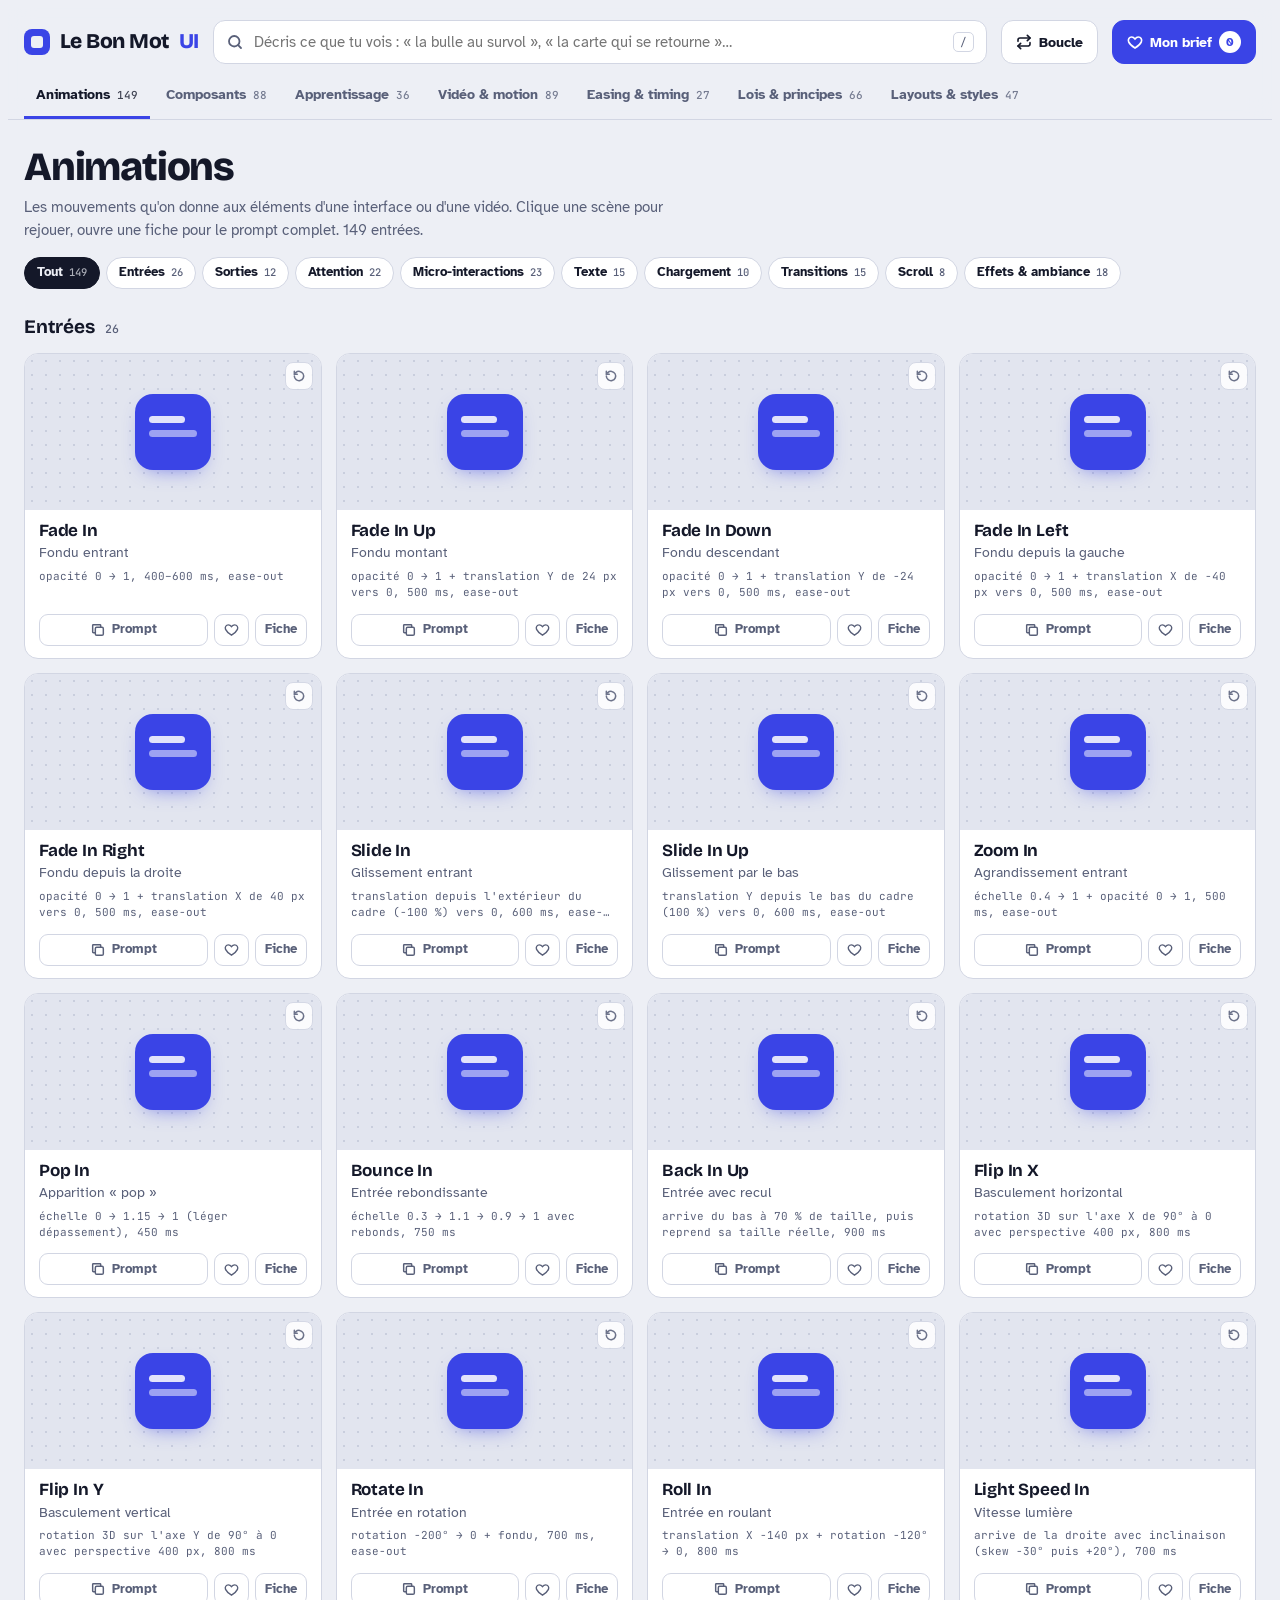
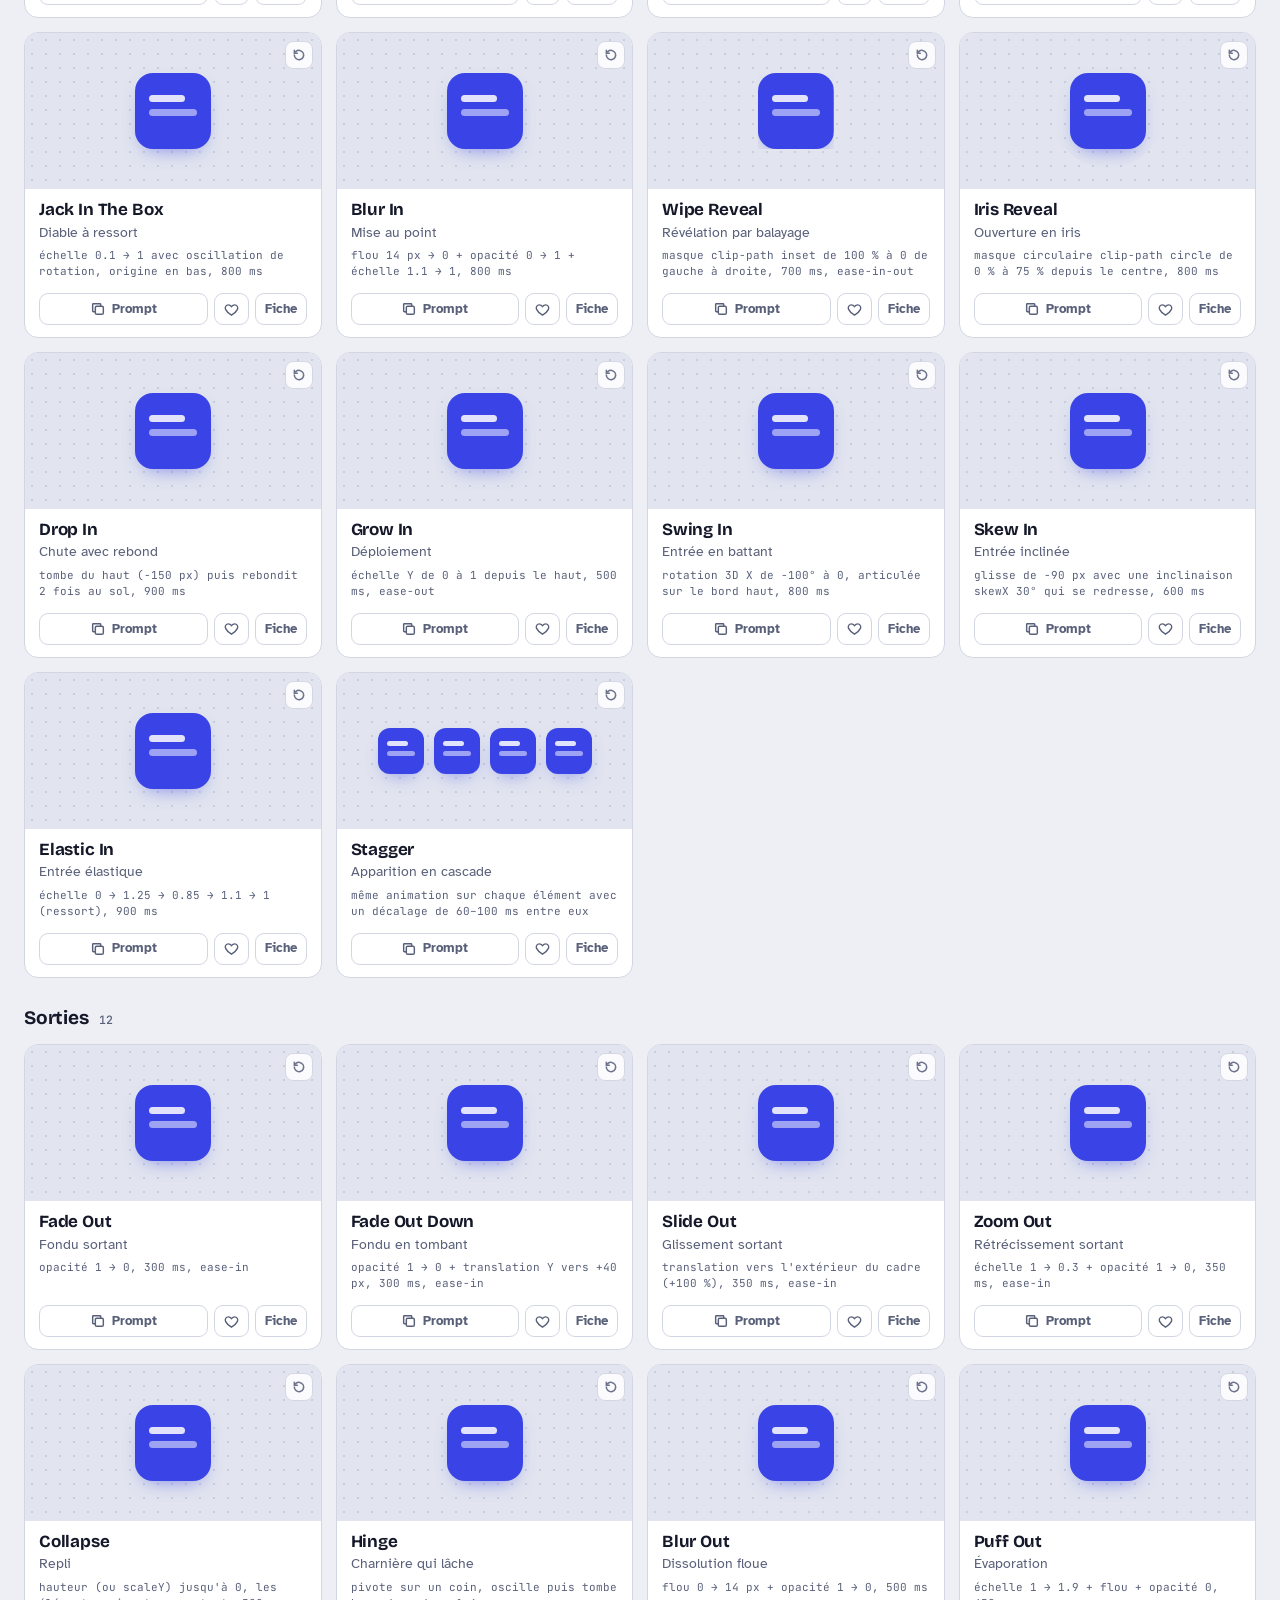
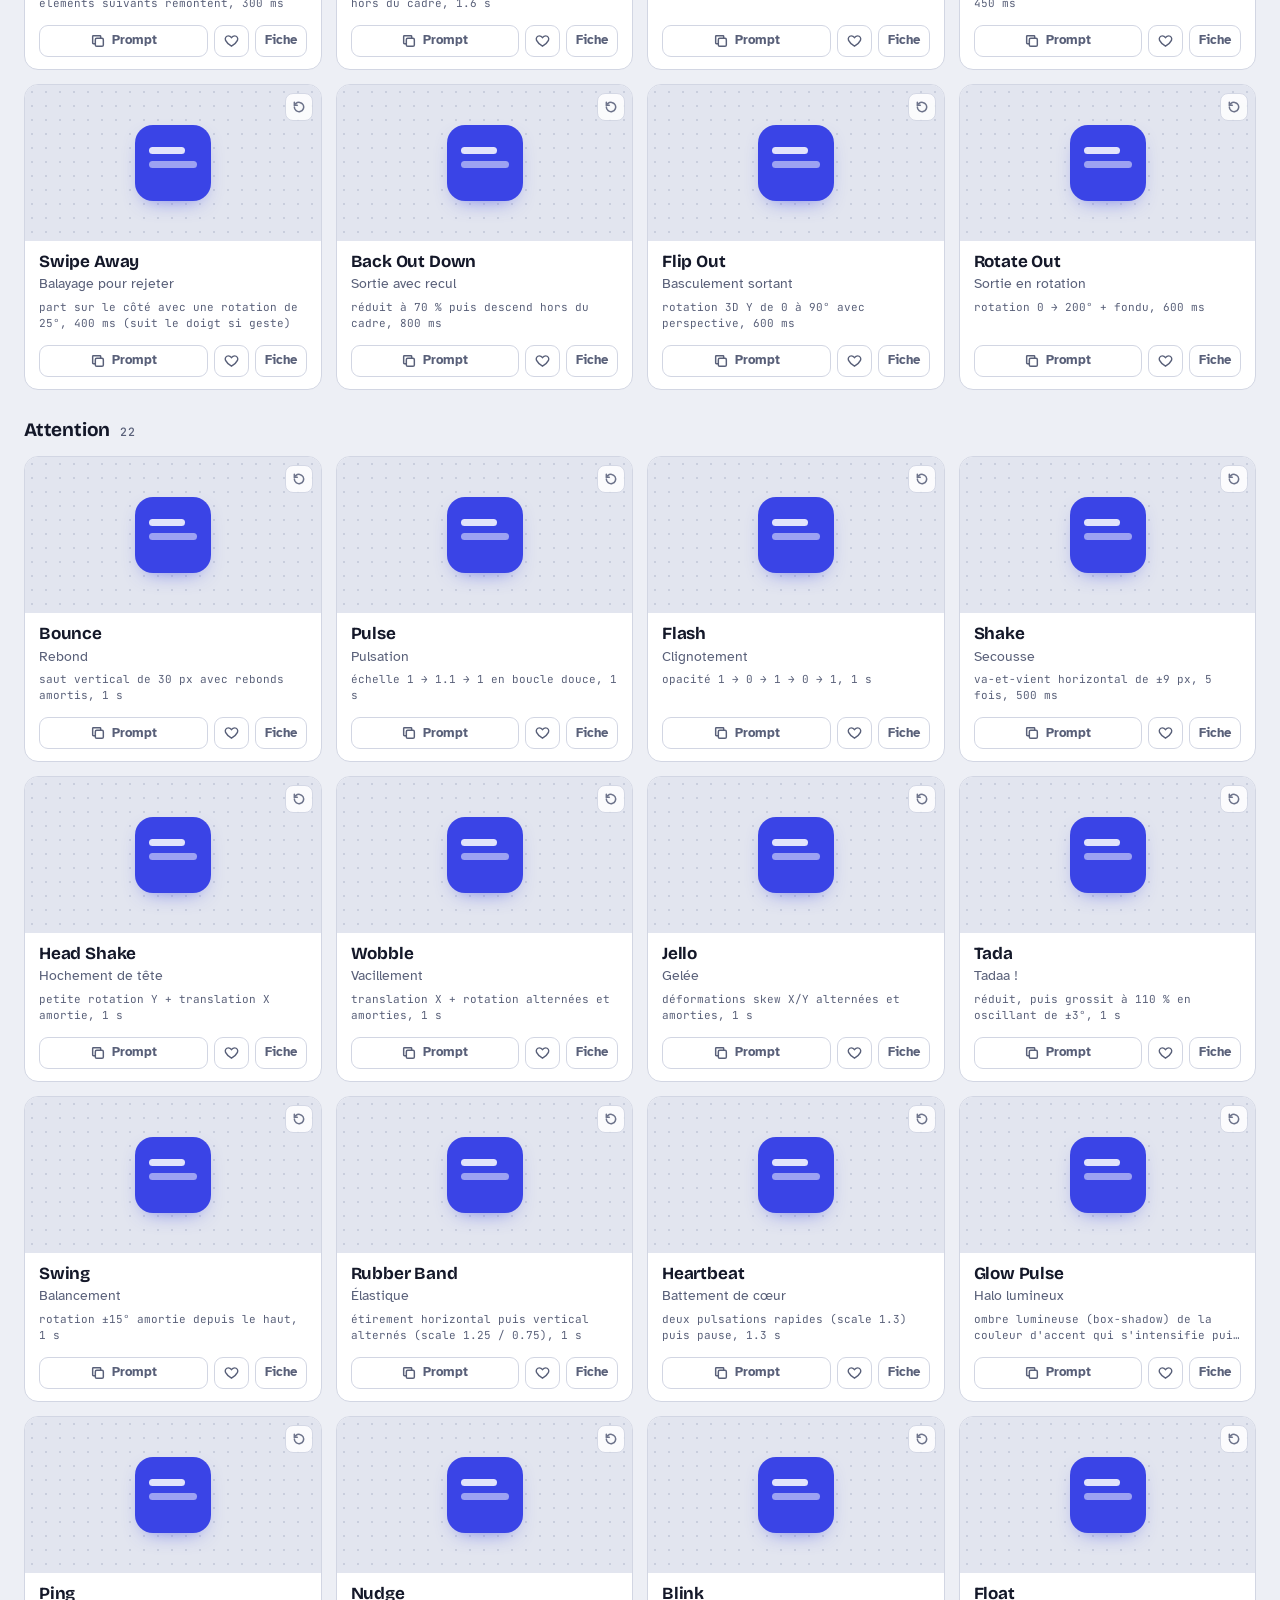
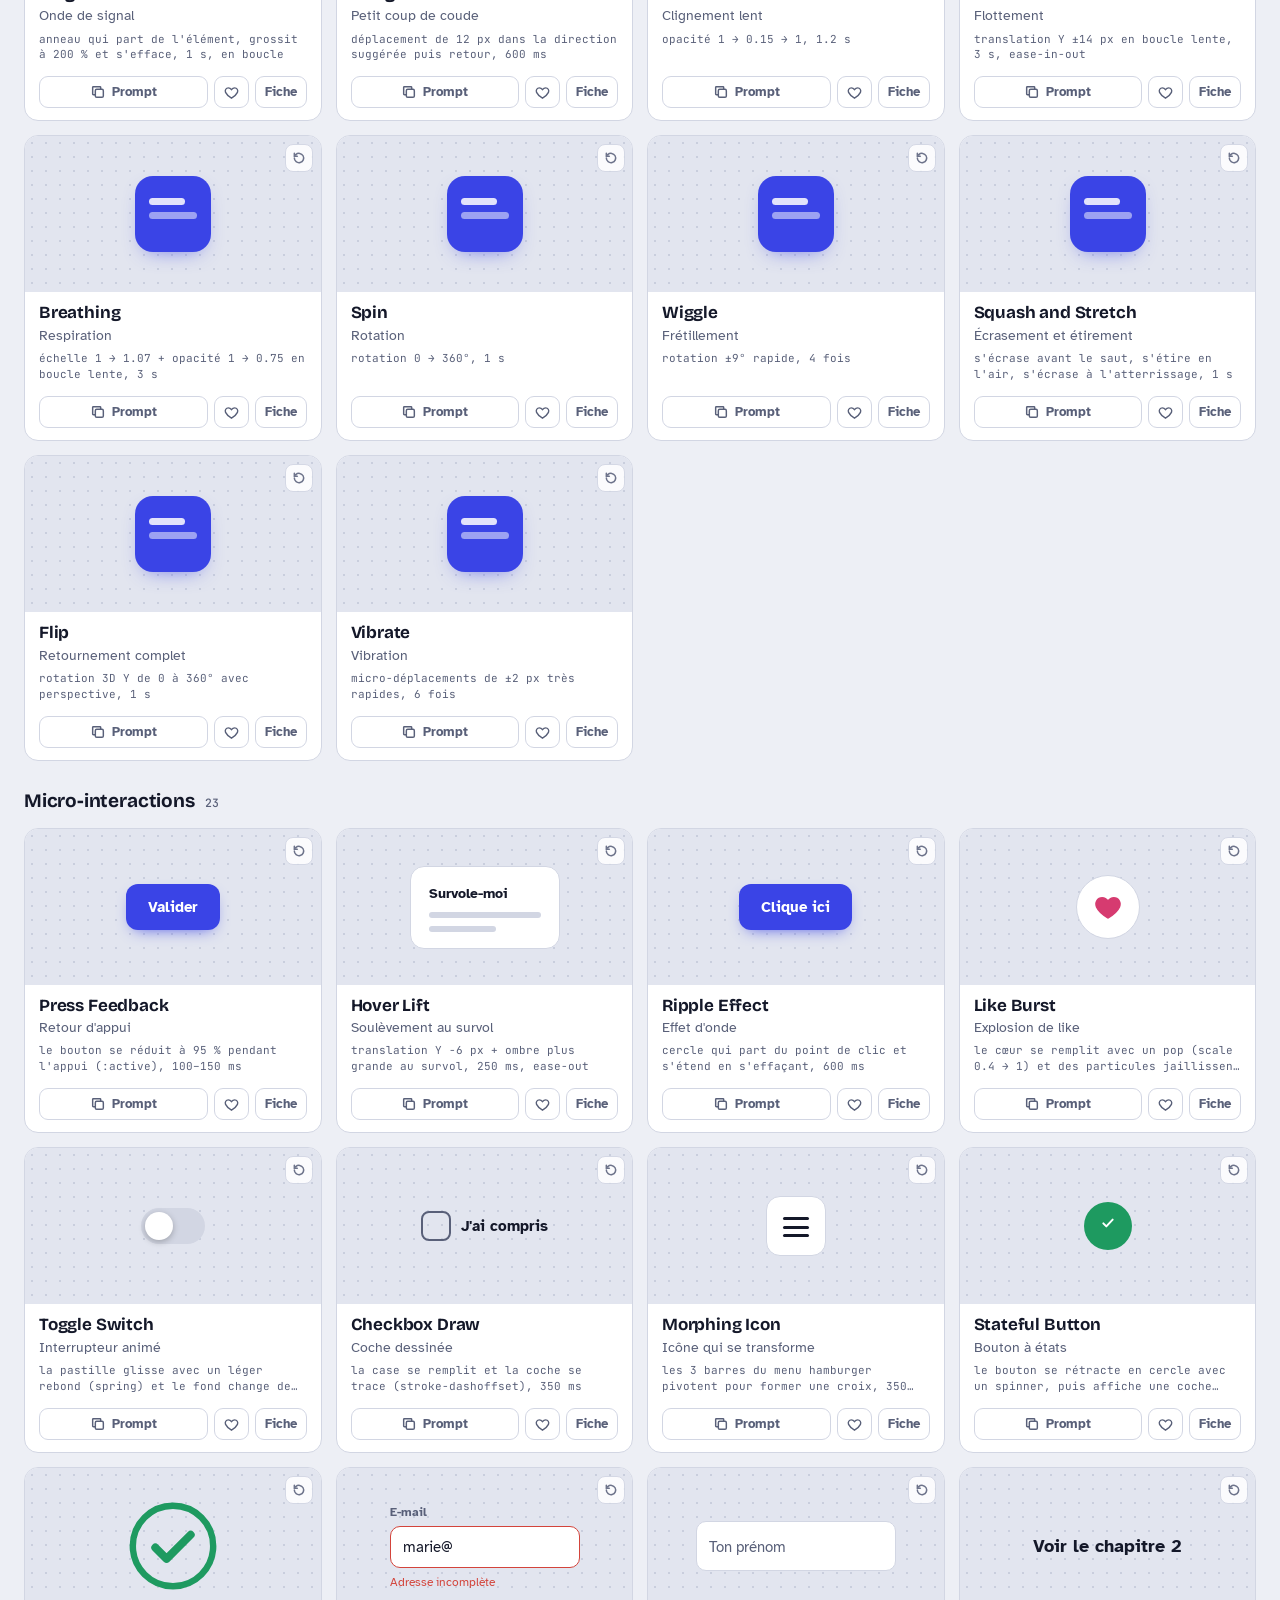
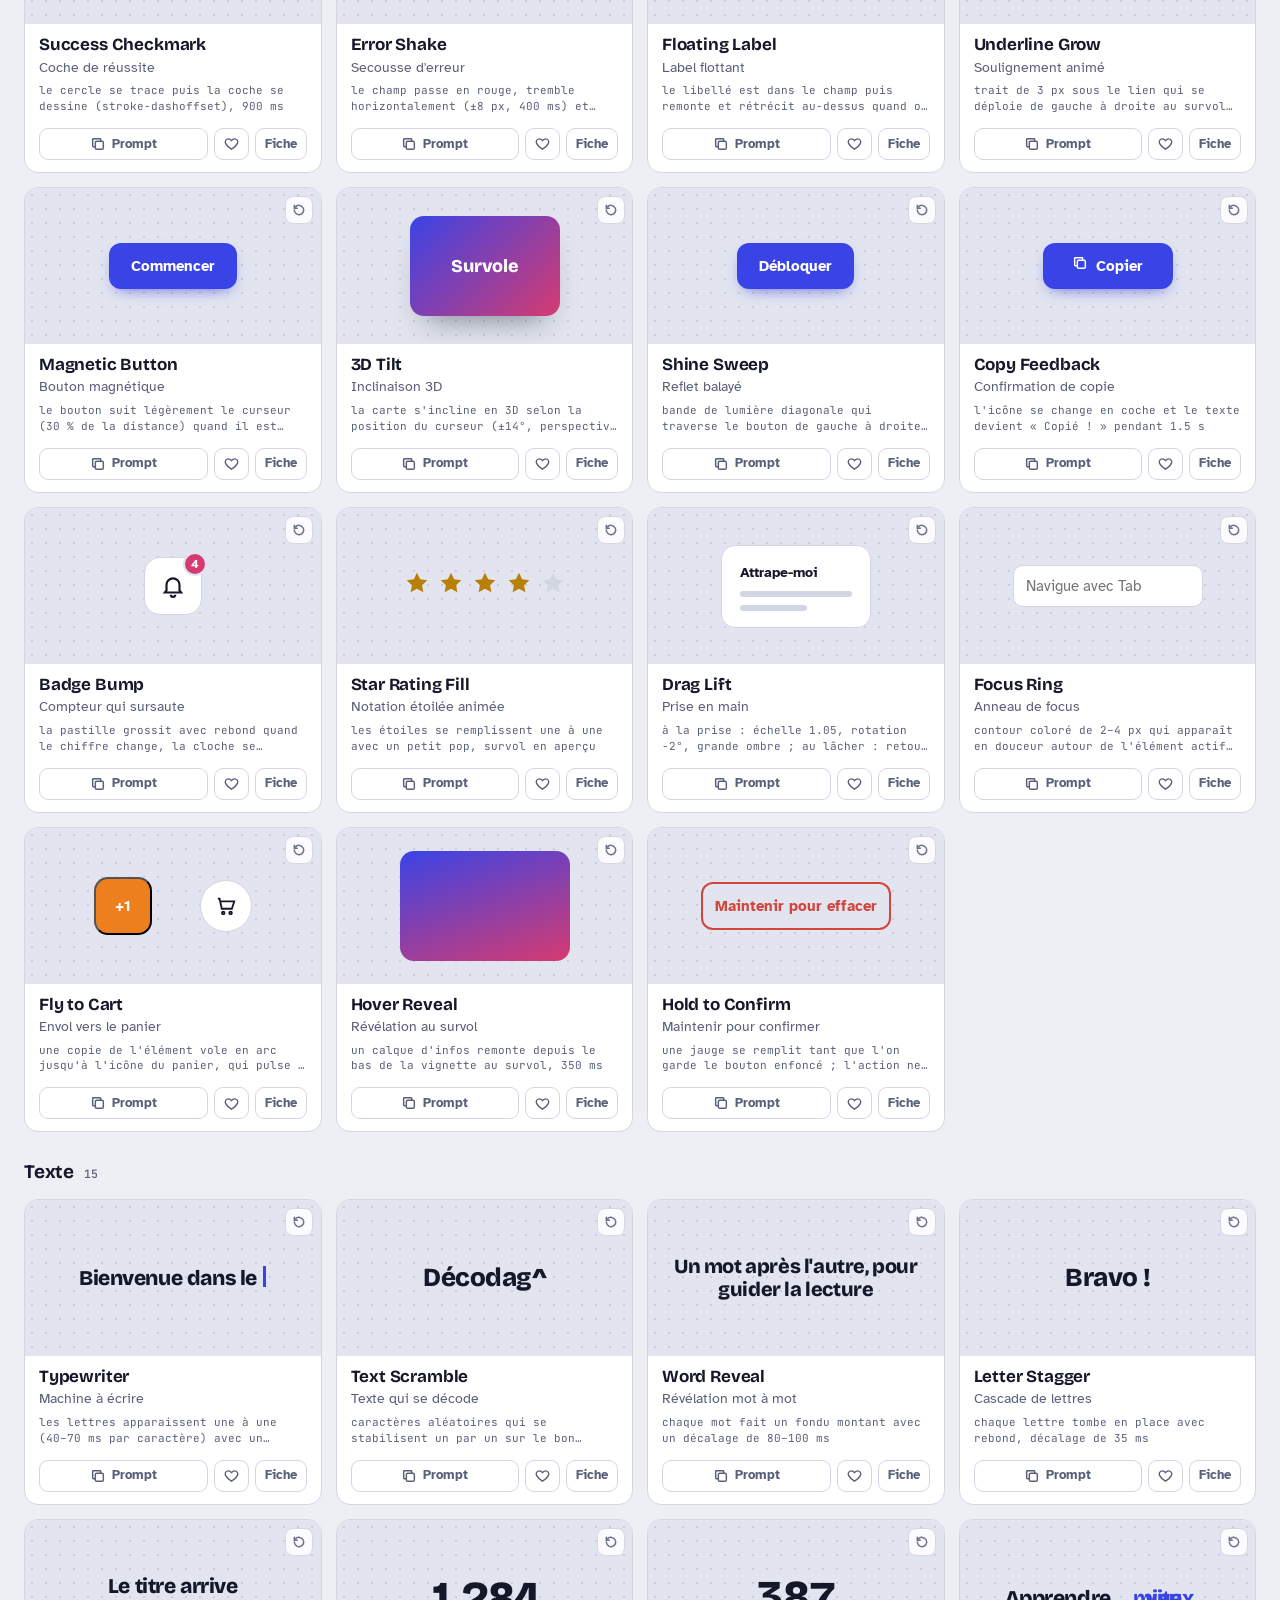
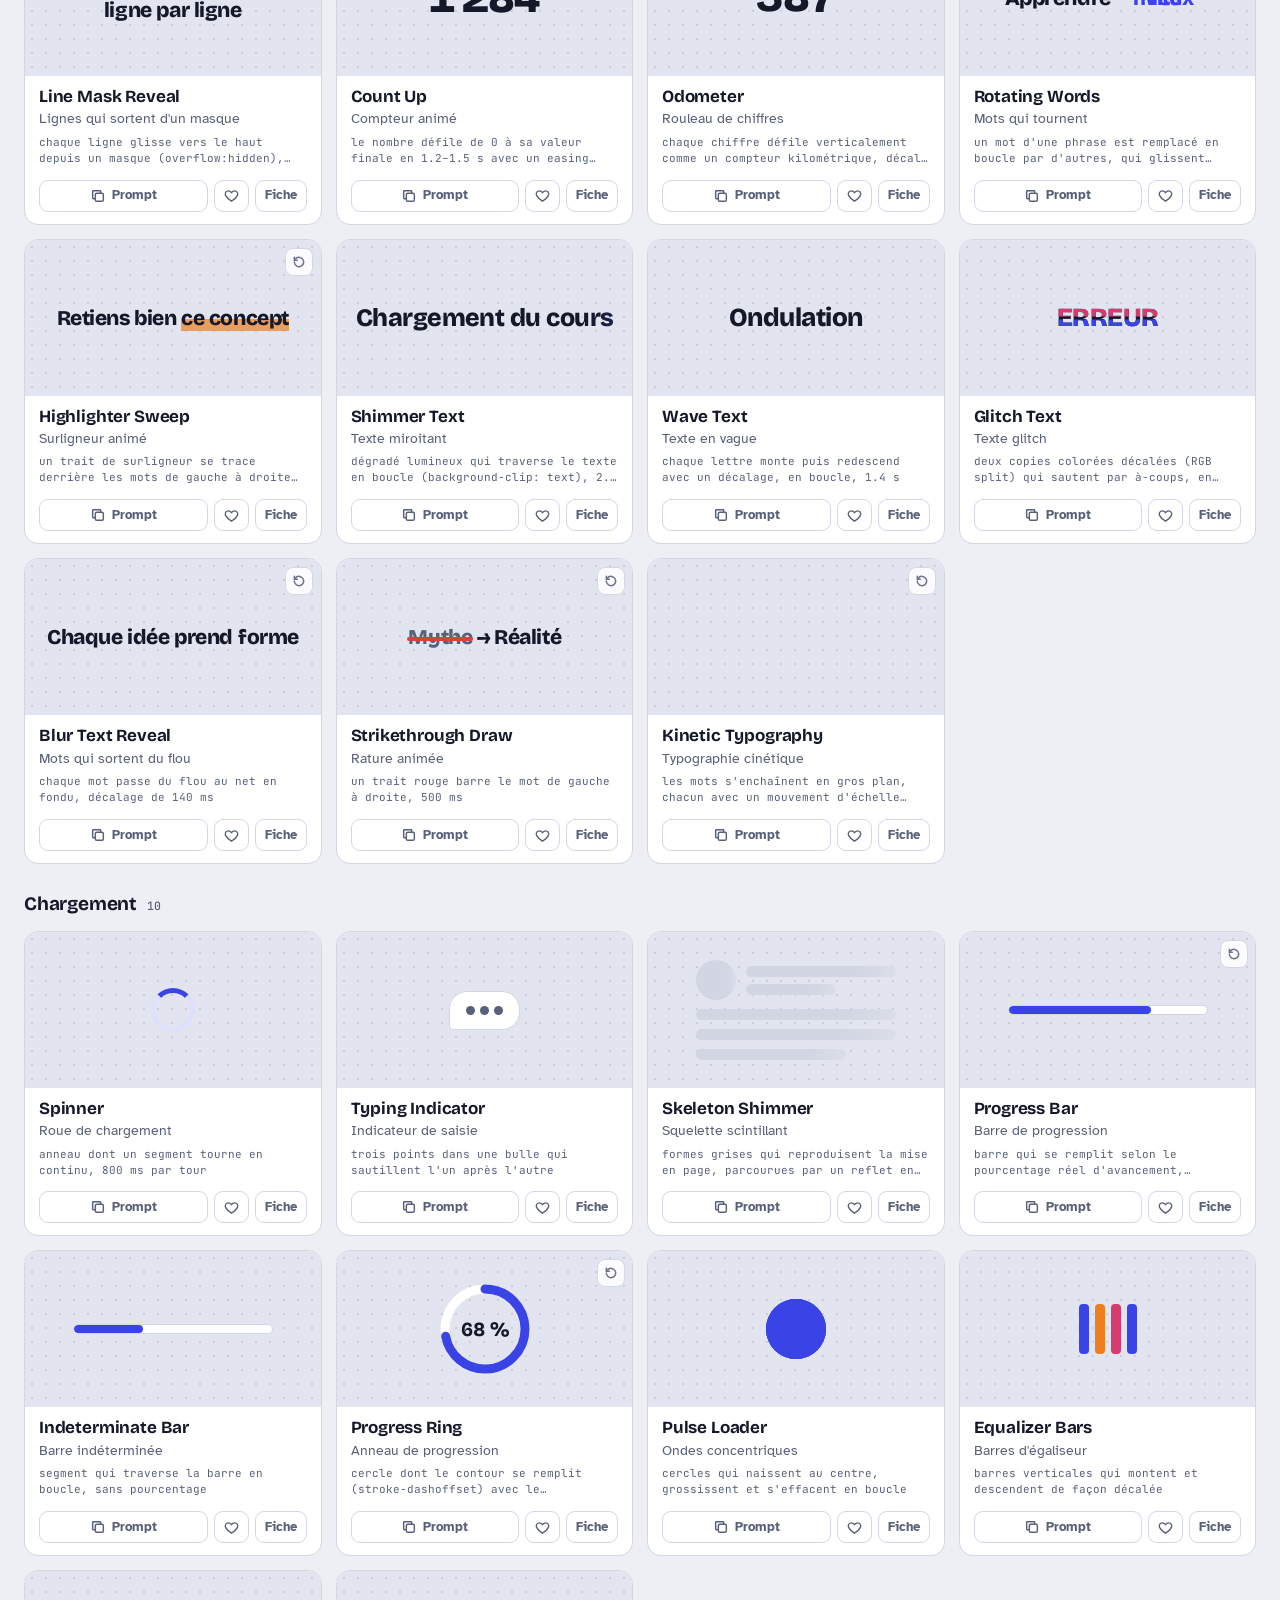
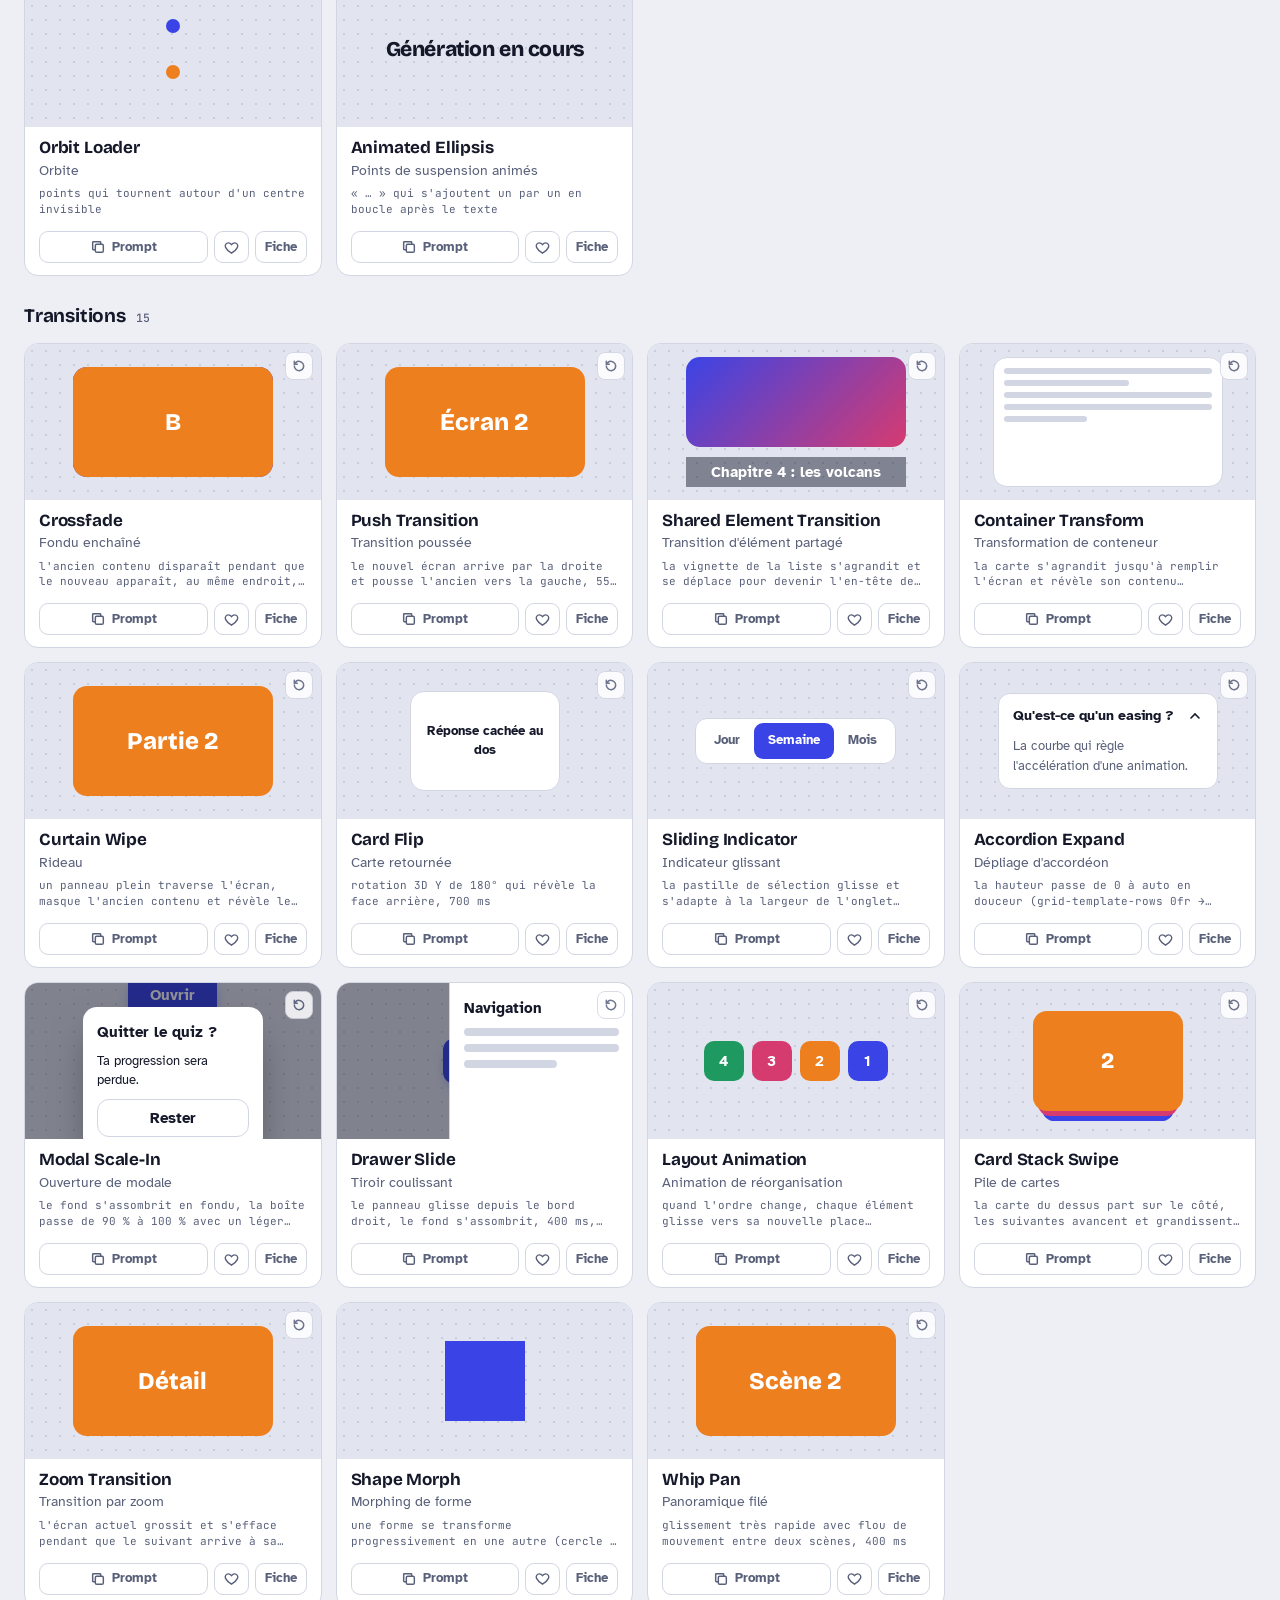
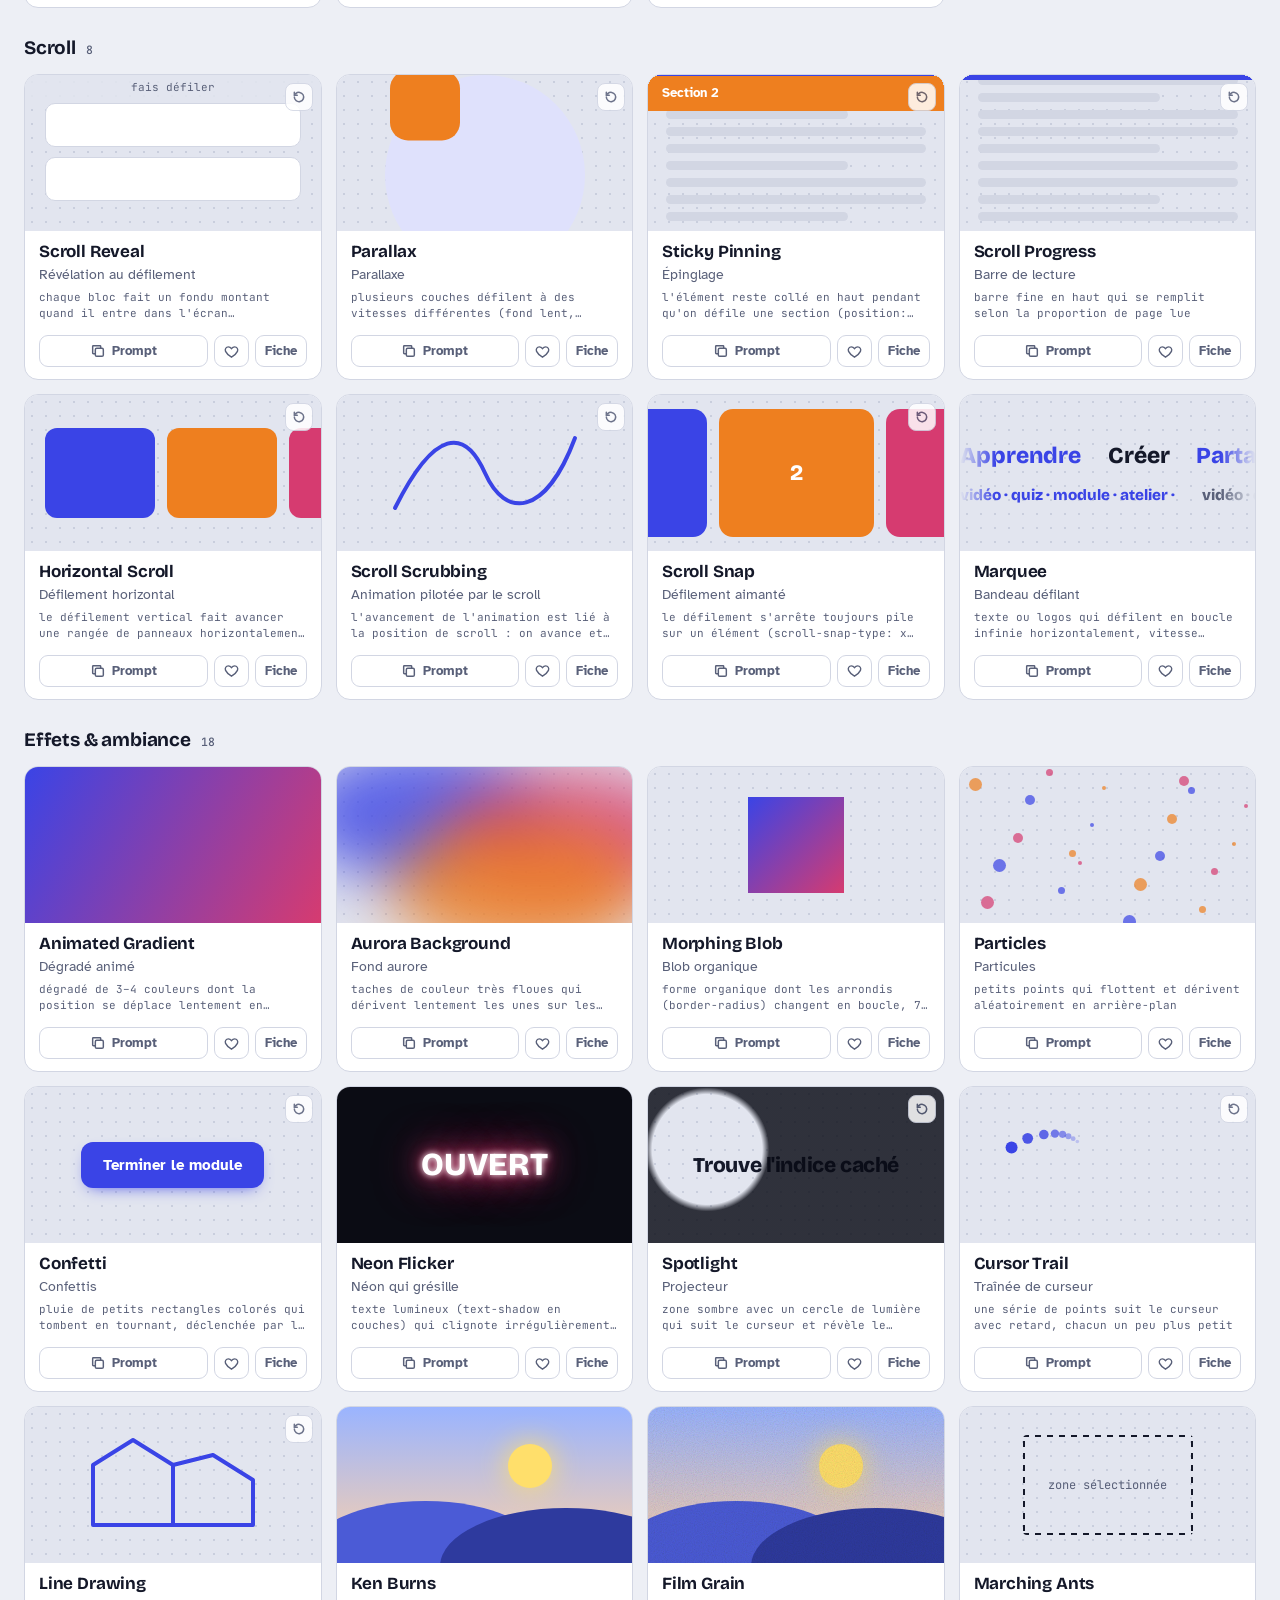
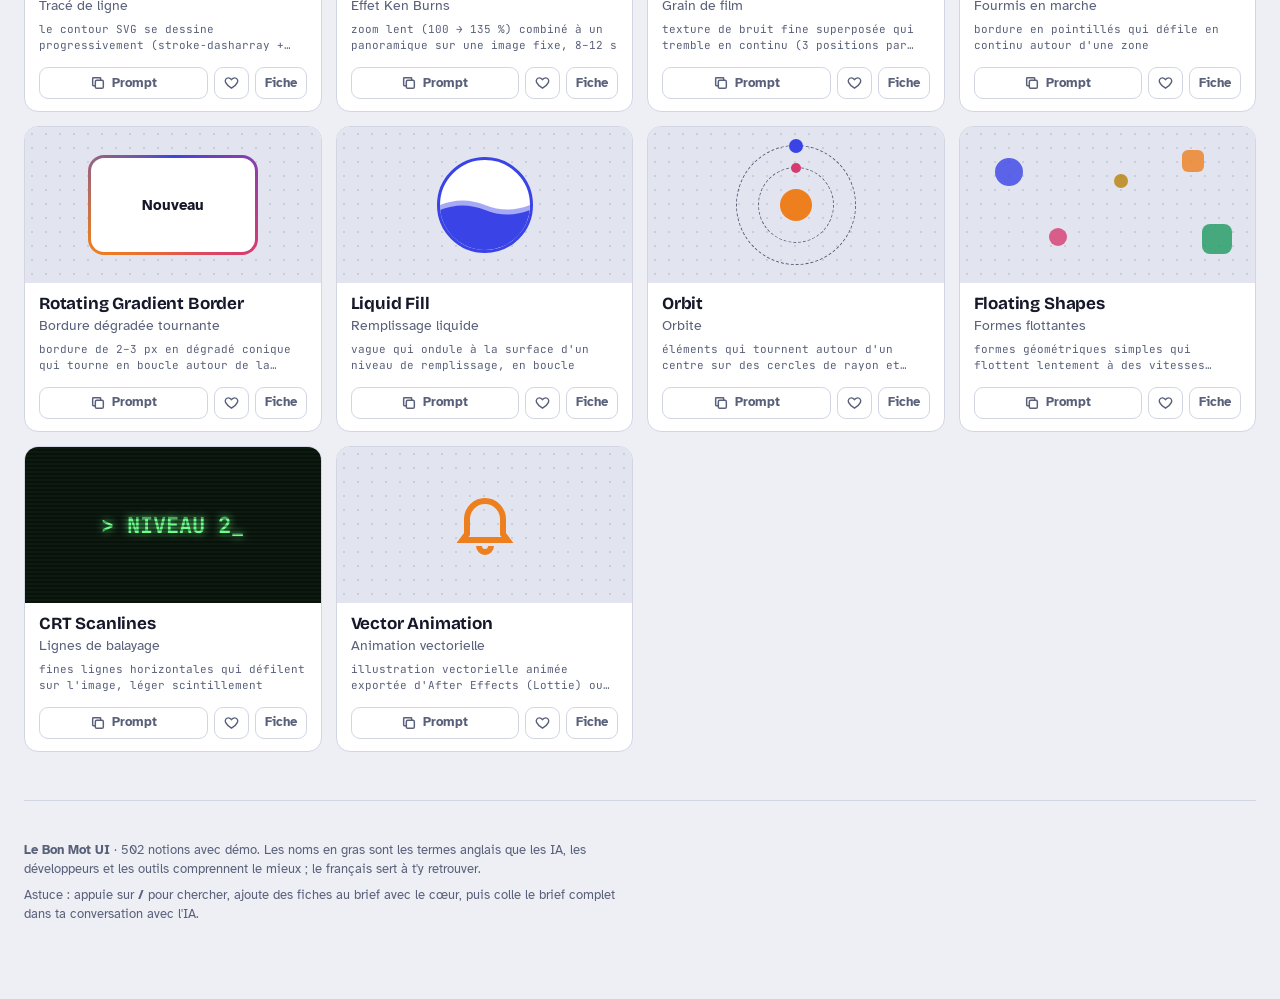
==== docs/index.html @ fcf8083b "Première version de Le Bon Mot UI Lexique visuel de 502 notions (animations, composants, apprentissa" ====
<!doctype html><html lang="fr"><head><meta charset="utf-8"><meta name="viewport" content="width=device-width,initial-scale=1,viewport-fit=cover">
<title>Le Bon Mot UI</title>
<meta name="claude:viewport-fit-sides" content="cover">
<meta name="description" content="Lexique visuel des animations, composants, patterns d'apprentissage et principes UX, avec démos et prompts prêts à copier.">
<link rel="preconnect" href="https://fonts.googleapis.com">
<link rel="preconnect" href="https://fonts.gstatic.com" crossorigin>
<link rel="stylesheet" href="https://fonts.googleapis.com/css2?family=Atkinson+Hyperlegible:ital,wght@0,400;0,700;1,400&family=Bricolage+Grotesque:opsz,wght@12..96,500..800&family=JetBrains+Mono:wght@400;500&display=swap">
<style>
/* Layout : bandeau collant (recherche + onglets de sections), puis grille de fiches « spécimen » avec scène de démo ; panneau latéral pour le détail et le brief. */
:root{
  --bg:#EDEFF5; --surface:#FFFFFF; --sunk:#E2E5EF; --ink:#141829; --muted:#596079; --line:#D2D6E3;
  --accent:#3A44E6; --accent-ink:#FFFFFF; --accent-soft:#DFE1FC; --tang:#EE7F1F; --rose:#D63B70;
  --ok:#1E9A60; --warn:#B98008; --err:#D3443B; --dot:#C9CEDD;
  --display:"Bricolage Grotesque", "Segoe UI", system-ui, sans-serif;
  --body:"Atkinson Hyperlegible", "Segoe UI", system-ui, sans-serif;
  --mono:"JetBrains Mono", ui-monospace, "Cascadia Mono", Consolas, monospace;
  --r:14px;
}
@media (prefers-color-scheme: dark){:root:not([data-theme="light"]){
  --bg:#0E1019; --surface:#161927; --sunk:#1E2234; --ink:#E8EAF4; --muted:#969DB9; --line:#2A2F45;
  --accent:#8C94FF; --accent-ink:#0E1019; --accent-soft:#262A52; --tang:#FFA14D; --rose:#FF7CA6;
  --ok:#4AD394; --warn:#F2C14E; --err:#FF7A70; --dot:#2B3048; color-scheme:dark;
}}
:root[data-theme="dark"]{
  --bg:#0E1019; --surface:#161927; --sunk:#1E2234; --ink:#E8EAF4; --muted:#969DB9; --line:#2A2F45;
  --accent:#8C94FF; --accent-ink:#0E1019; --accent-soft:#262A52; --tang:#FFA14D; --rose:#FF7CA6;
  --ok:#4AD394; --warn:#F2C14E; --err:#FF7A70; --dot:#2B3048; color-scheme:dark;
}
*,*::before,*::after{box-sizing:border-box}
html{scroll-padding-top:150px}
body{background:var(--bg);color:var(--ink);font:15px/1.5 var(--body);-webkit-font-smoothing:antialiased}
body::before{content:"";position:fixed;inset:0 0 auto;height:env(safe-area-inset-top,0px);z-index:30;background:var(--bg)}
button,input,textarea,select{font:inherit;color:inherit}
:focus-visible{outline:2px solid var(--accent);outline-offset:2px}
.gut{max-width:1440px;margin:0 auto;padding-left:max(16px,env(safe-area-inset-left,0px));padding-right:max(16px,env(safe-area-inset-right,0px))}

/* Bandeau */
.top{position:sticky;top:env(safe-area-inset-top,0px);z-index:20;background:color-mix(in srgb,var(--bg) 90%,transparent);backdrop-filter:blur(12px);-webkit-backdrop-filter:blur(12px);border-bottom:1px solid var(--line)}
.top-row{display:flex;flex-wrap:wrap;align-items:center;gap:10px 14px;padding-block:12px 10px}
.brand{display:flex;align-items:center;gap:10px;font-family:var(--display);font-weight:800;font-size:21px;letter-spacing:-.025em;white-space:nowrap}
.brand em{font-style:normal;color:var(--accent)}
.mark{width:26px;height:26px;border-radius:8px;background:var(--accent);position:relative;animation:markSpin 6s cubic-bezier(.65,0,.35,1) infinite}
.mark::after{content:"";position:absolute;inset:7px;border-radius:3px;background:var(--bg)}
@keyframes markSpin{0%,20%{transform:rotate(0);border-radius:8px}35%,55%{transform:rotate(90deg);border-radius:50%}70%,100%{transform:rotate(180deg);border-radius:8px}}
.search{flex:1 1 340px;min-width:0;display:flex;align-items:center;gap:8px;background:var(--surface);border:1px solid var(--line);border-radius:12px;padding:0 12px;height:44px}
.search:focus-within{border-color:var(--accent);box-shadow:0 0 0 3px var(--accent-soft)}
.search svg{flex:none;color:var(--muted)}
.search input{flex:1;min-width:0;border:0;background:none;outline:none;height:100%;font-size:15px}
.search kbd{font-family:var(--mono);font-size:11px;color:var(--muted);border:1px solid var(--line);border-radius:5px;padding:1px 6px}
.tbtn{display:inline-flex;align-items:center;gap:7px;height:44px;padding:0 14px;border-radius:12px;border:1px solid var(--line);background:var(--surface);cursor:pointer;font-weight:700;font-size:14px;white-space:nowrap}
.tbtn:hover{border-color:var(--accent)}
.tbtn[aria-pressed="true"]{background:var(--accent-soft);border-color:var(--accent);color:var(--accent)}
.tbtn.primary{background:var(--accent);border-color:var(--accent);color:var(--accent-ink)}
.count{min-width:22px;height:22px;border-radius:11px;background:var(--accent-ink);color:var(--accent);font-size:12px;display:inline-grid;place-items:center;padding:0 6px;font-variant-numeric:tabular-nums}
.count.bump{animation:bumpC .4s cubic-bezier(.34,1.8,.64,1)}
@keyframes bumpC{50%{transform:scale(1.35)}}
.tabs{display:flex;gap:4px;overflow-x:auto;scrollbar-width:none;padding-bottom:0}
.tabs::-webkit-scrollbar{display:none}
.tab{flex:none;border:0;background:none;cursor:pointer;padding:10px 12px 11px;font-weight:700;font-size:14px;color:var(--muted);border-bottom:3px solid transparent;display:flex;gap:7px;align-items:baseline}
.tab small{font-family:var(--mono);font-size:11px;font-weight:500;opacity:.8}
.tab:hover{color:var(--ink)}
.tab[aria-selected="true"]{color:var(--ink);border-bottom-color:var(--accent)}

/* Intro de section */
.intro{padding-block:26px 6px;display:grid;gap:8px}
.intro h1{margin:0;font-family:var(--display);font-weight:800;font-size:clamp(28px,4vw,40px);letter-spacing:-.03em;line-height:1.05;text-wrap:balance}
.intro p{margin:0;max-width:68ch;color:var(--muted)}
.chips{display:flex;flex-wrap:wrap;gap:6px;margin-top:8px}
.chip{border:1px solid var(--line);background:var(--surface);border-radius:999px;padding:5px 12px;font-size:13px;font-weight:700;cursor:pointer;display:inline-flex;gap:6px;align-items:baseline}
.chip small{font-family:var(--mono);font-size:10.5px;color:var(--muted);font-weight:500}
.chip:hover{border-color:var(--accent)}
.chip[aria-pressed="true"]{background:var(--ink);border-color:var(--ink);color:var(--bg)}
.chip[aria-pressed="true"] small{color:inherit;opacity:.7}

/* Grille */
.group{padding-block:18px 8px}
.group-h{display:flex;align-items:baseline;gap:10px;margin:0 0 12px;font-family:var(--display);font-size:19px;font-weight:700;letter-spacing:-.01em}
.group-h small{font-family:var(--mono);font-size:11.5px;color:var(--muted);font-weight:500;letter-spacing:.02em;text-transform:uppercase}
.grid{display:grid;grid-template-columns:repeat(auto-fill,minmax(258px,1fr));gap:14px}
.card{background:var(--surface);border:1px solid var(--line);border-radius:var(--r);overflow:hidden;display:flex;flex-direction:column;min-width:0;transition:border-color .2s, transform .2s}
.card:hover{border-color:color-mix(in srgb,var(--accent) 55%,var(--line))}
.meta{padding:11px 14px 12px;display:flex;flex-direction:column;gap:3px;flex:1;min-width:0}
.name{font-family:var(--display);font-weight:700;font-size:17px;letter-spacing:-.01em;line-height:1.2;margin:0;background:none;border:0;padding:0;text-align:left;cursor:pointer}
.name:hover{color:var(--accent)}
.fr{color:var(--muted);font-size:13.5px;line-height:1.3}
.spec{font-family:var(--mono);font-size:11px;line-height:1.45;color:var(--muted);display:-webkit-box;-webkit-line-clamp:2;-webkit-box-orient:vertical;overflow:hidden;margin-top:4px}
.acts{display:flex;gap:6px;margin-top:auto;padding-top:10px}
.ib{height:32px;min-width:32px;border-radius:9px;border:1px solid var(--line);background:none;display:inline-flex;align-items:center;justify-content:center;gap:6px;padding:0 9px;cursor:pointer;font-size:12.5px;font-weight:700;color:var(--muted)}
.ib:hover{color:var(--ink);border-color:var(--ink)}
.ib.fav[aria-pressed="true"]{color:var(--rose);border-color:var(--rose);background:color-mix(in srgb,var(--rose) 10%,transparent)}
.ib.fav[aria-pressed="true"] svg{fill:currentColor}
.ib.grow{flex:1}
.empty{padding:40px 0;color:var(--muted);max-width:60ch}
.empty b{color:var(--ink)}
.hit{background:color-mix(in srgb,var(--tang) 30%,transparent);border-radius:3px}

/* Scène de démo */
.stage{position:relative;height:156px;overflow:hidden;background-color:var(--sunk);background-image:radial-gradient(var(--dot) 1px,transparent 1.2px);background-size:14px 14px;display:grid;place-items:center;isolation:isolate;container-type:inline-size}
.stage.big{height:260px;border-radius:12px}
.replay{position:absolute;top:8px;right:8px;z-index:50;width:28px;height:28px;border-radius:8px;border:1px solid var(--line);background:var(--surface);color:var(--muted);display:grid;place-items:center;cursor:pointer;opacity:.85}
.replay:hover{opacity:1;color:var(--accent);border-color:var(--accent)}
.stage.kf{cursor:pointer}

/* Panneau latéral */
.scrim{position:fixed;inset:0;background:rgba(10,12,24,.42);z-index:40;animation:fadeIn .2s ease-out}
.panel{position:fixed;top:0;right:0;bottom:0;width:min(580px,100%);z-index:41;background:var(--bg);border-left:1px solid var(--line);overflow-y:auto;animation:panelIn .32s cubic-bezier(.22,1,.36,1);padding-top:env(safe-area-inset-top,0px);padding-bottom:env(safe-area-inset-bottom,0px);padding-right:env(safe-area-inset-right,0px)}
@keyframes panelIn{from{transform:translateX(40px);opacity:0}to{transform:none;opacity:1}}
.p-in{padding:18px 22px 40px;display:grid;gap:18px}
.p-head{display:flex;gap:12px;align-items:flex-start;justify-content:space-between}
.p-head h2{margin:0;font-family:var(--display);font-size:30px;font-weight:800;letter-spacing:-.03em;line-height:1.05;text-wrap:balance}
.p-head .fr{font-size:15px;margin-top:4px}
.crumb{font-family:var(--mono);font-size:11px;text-transform:uppercase;letter-spacing:.06em;color:var(--accent);margin-bottom:6px}
.p-sec{display:grid;gap:6px}
.p-sec h3{margin:0;font-size:11.5px;text-transform:uppercase;letter-spacing:.08em;color:var(--muted);font-weight:700}
.p-sec p{margin:0;max-width:62ch}
.two{display:grid;grid-template-columns:1fr 1fr;gap:12px}
.two>div{background:var(--surface);border:1px solid var(--line);border-radius:12px;padding:12px 14px;min-width:0}
.two .ok h3{color:var(--ok)} .two .no h3{color:var(--err)}
@media (max-width:520px){.two{grid-template-columns:1fr}}
.tags{display:flex;flex-wrap:wrap;gap:6px}
.tag{font-size:13px;padding:3px 10px;border-radius:999px;background:var(--surface);border:1px solid var(--line)}
.tag.tool{font-family:var(--mono);font-size:12px;background:var(--accent-soft);border-color:transparent;color:var(--ink)}
.prompt{width:100%;min-height:110px;resize:vertical;border:1px solid var(--line);border-radius:12px;background:var(--surface);padding:12px 14px;font-family:var(--mono);font-size:13px;line-height:1.55}
.prompt:focus{outline:none;border-color:var(--accent);box-shadow:0 0 0 3px var(--accent-soft)}
.row{display:flex;gap:8px;flex-wrap:wrap}
.btn{height:40px;padding:0 14px;border-radius:10px;border:1px solid var(--line);background:var(--surface);font-weight:700;cursor:pointer;display:inline-flex;align-items:center;gap:7px;font-size:14px}
.btn:hover{border-color:var(--ink)}
.btn.primary{background:var(--accent);color:var(--accent-ink);border-color:var(--accent)}
.btn.primary:hover{filter:brightness(1.08)}
.hint{font-size:13px;color:var(--muted)}
.hint code,.p-sec code{font-family:var(--mono);font-size:12px;background:var(--sunk);padding:1px 5px;border-radius:4px}
.x{width:38px;height:38px;flex:none;border-radius:10px;border:1px solid var(--line);background:var(--surface);cursor:pointer;display:grid;place-items:center}
.x:hover{border-color:var(--ink)}
.brief-list{display:grid;gap:8px;margin:0;padding:0;list-style:none}
.brief-list li{display:grid;grid-template-columns:1fr auto;gap:8px;align-items:start;background:var(--surface);border:1px solid var(--line);border-radius:12px;padding:10px 12px}
.brief-list b{font-family:var(--display)}
.brief-list .hint{display:block;margin-top:2px;font-family:var(--mono);font-size:12px}
.check{display:flex;gap:8px;align-items:center;font-size:14px;cursor:pointer}
.toast{position:fixed;left:50%;bottom:calc(22px + env(safe-area-inset-bottom,0px));transform:translate(-50%,30px);opacity:0;pointer-events:none;background:var(--ink);color:var(--bg);padding:10px 16px;border-radius:10px;font-weight:700;font-size:14px;z-index:60;transition:all .28s cubic-bezier(.22,1,.36,1)}
.toast.on{opacity:1;transform:translate(-50%,0)}
.foot{padding-block:40px 60px;color:var(--muted);font-size:13px;border-top:1px solid var(--line);margin-top:40px}
.foot p{max-width:75ch;margin:0 0 6px}
@media (max-width:640px){
  .brand{font-size:18px}
  .tbtn .lbl{display:none}
  .search{order:3;flex-basis:100%}
  .grid{grid-template-columns:1fr;gap:10px}
}
@media (prefers-reduced-motion: reduce){.mark{animation:none}}
/* ---------- Sujet générique des démos ---------- */
.subj{width:76px;height:76px;border-radius:18px;background:var(--accent);position:relative;box-shadow:0 8px 20px -10px color-mix(in srgb,var(--accent) 70%,transparent)}
.subj i{position:absolute;left:14px;right:14px;height:7px;border-radius:4px;background:var(--accent-ink);opacity:.85}
.subj i:first-child{top:22px;right:26px}
.subj i:last-child{top:36px;opacity:.5}
.row3{display:flex;gap:10px}
.row3 .subj{width:46px;height:46px;border-radius:12px}
.row3 .subj i{left:9px;right:9px;height:5px}
.row3 .subj i:first-child{top:13px;right:16px}.row3 .subj i:last-child{top:23px}

/* ---------- Keyframes (entrées, sorties, attention) ---------- */
@keyframes fadeIn{from{opacity:0}to{opacity:1}}
@keyframes fadeInUp{from{opacity:0;transform:translateY(28px)}to{opacity:1;transform:none}}
@keyframes fadeInDown{from{opacity:0;transform:translateY(-28px)}to{opacity:1;transform:none}}
@keyframes fadeInLeft{from{opacity:0;transform:translateX(-40px)}to{opacity:1;transform:none}}
@keyframes fadeInRight{from{opacity:0;transform:translateX(40px)}to{opacity:1;transform:none}}
@keyframes slideInLeft{from{transform:translateX(-220px)}to{transform:none}}
@keyframes slideInUp{from{transform:translateY(150px)}to{transform:none}}
@keyframes zoomIn{from{opacity:0;transform:scale(.4)}to{opacity:1;transform:none}}
@keyframes popIn{0%{opacity:0;transform:scale(0)}60%{opacity:1;transform:scale(1.15)}80%{transform:scale(.95)}100%{transform:scale(1)}}
@keyframes bounceIn{0%{opacity:0;transform:scale(.3)}20%{transform:scale(1.1)}40%{transform:scale(.9)}60%{opacity:1;transform:scale(1.03)}80%{transform:scale(.97)}100%{opacity:1;transform:scale(1)}}
@keyframes backInUp{0%{opacity:.7;transform:translateY(150px) scale(.7)}80%{opacity:.7;transform:translateY(0) scale(.7)}100%{opacity:1;transform:scale(1)}}
@keyframes flipInX{0%{opacity:0;transform:perspective(400px) rotateX(90deg)}40%{transform:perspective(400px) rotateX(-20deg)}60%{opacity:1;transform:perspective(400px) rotateX(10deg)}80%{transform:perspective(400px) rotateX(-5deg)}100%{transform:perspective(400px)}}
@keyframes flipInY{0%{opacity:0;transform:perspective(400px) rotateY(90deg)}40%{transform:perspective(400px) rotateY(-20deg)}60%{opacity:1;transform:perspective(400px) rotateY(10deg)}80%{transform:perspective(400px) rotateY(-5deg)}100%{transform:perspective(400px)}}
@keyframes rotateIn{from{opacity:0;transform:rotate(-200deg)}to{opacity:1;transform:none}}
@keyframes rollIn{from{opacity:0;transform:translateX(-140px) rotate(-120deg)}to{opacity:1;transform:none}}
@keyframes lightSpeedIn{0%{opacity:0;transform:translateX(180px) skewX(-30deg)}60%{opacity:1;transform:skewX(20deg)}80%{transform:skewX(-5deg)}100%{transform:none}}
@keyframes jackInTheBox{0%{opacity:0;transform:scale(.1) rotate(30deg)}50%{transform:rotate(-10deg)}70%{transform:rotate(3deg)}100%{opacity:1;transform:scale(1)}}
@keyframes blurIn{from{opacity:0;filter:blur(14px);transform:scale(1.12)}to{opacity:1;filter:none;transform:none}}
@keyframes wipeIn{from{clip-path:inset(0 100% 0 0)}to{clip-path:inset(0 0 0 0)}}
@keyframes irisIn{from{clip-path:circle(0% at 50% 50%)}to{clip-path:circle(75% at 50% 50%)}}
@keyframes dropIn{0%{opacity:0;transform:translateY(-150px)}55%{opacity:1;transform:translateY(0)}70%{transform:translateY(-18px)}85%{transform:translateY(0)}93%{transform:translateY(-5px)}100%{transform:none}}
@keyframes growIn{from{transform:scaleY(0)}to{transform:none}}
@keyframes swingIn{0%{opacity:0;transform:perspective(500px) rotateX(-100deg)}60%{opacity:1;transform:perspective(500px) rotateX(15deg)}100%{transform:perspective(500px) rotateX(0)}}
@keyframes skewIn{from{opacity:0;transform:translateX(-90px) skewX(30deg)}to{opacity:1;transform:none}}
@keyframes elasticIn{0%{transform:scale(0)}30%{transform:scale(1.25)}45%{transform:scale(.85)}60%{transform:scale(1.1)}75%{transform:scale(.96)}90%{transform:scale(1.02)}100%{transform:scale(1)}}
@keyframes fadeOut{to{opacity:0}}
@keyframes fadeOutDown{to{opacity:0;transform:translateY(44px)}}
@keyframes slideOutRight{to{transform:translateX(230px)}}
@keyframes zoomOut{to{opacity:0;transform:scale(.3)}}
@keyframes collapseY{to{opacity:0;transform:scaleY(0)}}
@keyframes hinge{0%{transform:none}20%,60%{transform:rotate(80deg)}40%,80%{transform:rotate(60deg);opacity:1}100%{transform:translateY(220px) rotate(80deg);opacity:0}}
@keyframes blurOut{to{opacity:0;filter:blur(14px);transform:scale(.9)}}
@keyframes puffOut{to{opacity:0;filter:blur(6px);transform:scale(1.9)}}
@keyframes swipeAway{to{opacity:0;transform:translateX(230px) rotate(25deg)}}
@keyframes backOutDown{20%{transform:translateY(0) scale(.7);opacity:.7}100%{transform:translateY(220px) scale(.7);opacity:.7}}
@keyframes flipOutY{30%{transform:perspective(400px) rotateY(-15deg);opacity:1}100%{transform:perspective(400px) rotateY(90deg);opacity:0}}
@keyframes rotateOut{to{transform:rotate(200deg);opacity:0}}
@keyframes bounce{0%,20%,53%,100%{transform:translateY(0);animation-timing-function:cubic-bezier(.215,.61,.355,1)}40%,43%{transform:translateY(-32px) scaleY(1.1);animation-timing-function:cubic-bezier(.755,.05,.855,.06)}70%{transform:translateY(-15px) scaleY(1.05)}80%{transform:translateY(0) scaleY(.95)}90%{transform:translateY(-4px) scaleY(1.02)}}
@keyframes pulse{50%{transform:scale(1.1)}}
@keyframes flash{0%,50%,100%{opacity:1}25%,75%{opacity:0}}
@keyframes shakeX{10%,30%,50%,70%,90%{transform:translateX(-9px)}20%,40%,60%,80%{transform:translateX(9px)}}
@keyframes headShake{0%{transform:none}6.5%{transform:translateX(-6px) rotateY(-9deg)}18.5%{transform:translateX(5px) rotateY(7deg)}31.5%{transform:translateX(-3px) rotateY(-5deg)}43.5%{transform:translateX(2px) rotateY(3deg)}50%{transform:none}}
@keyframes wobble{15%{transform:translateX(-25%) rotate(-5deg)}30%{transform:translateX(20%) rotate(3deg)}45%{transform:translateX(-15%) rotate(-3deg)}60%{transform:translateX(10%) rotate(2deg)}75%{transform:translateX(-5%) rotate(-1deg)}}
@keyframes jello{11.1%{transform:none}22.2%{transform:skewX(-12.5deg) skewY(-12.5deg)}33.3%{transform:skewX(6.25deg) skewY(6.25deg)}44.4%{transform:skewX(-3.1deg) skewY(-3.1deg)}55.5%{transform:skewX(1.56deg) skewY(1.56deg)}66.6%{transform:skewX(-.78deg) skewY(-.78deg)}77.7%{transform:skewX(.39deg) skewY(.39deg)}}
@keyframes tada{10%,20%{transform:scale(.9) rotate(-3deg)}30%,50%,70%,90%{transform:scale(1.12) rotate(3deg)}40%,60%,80%{transform:scale(1.12) rotate(-3deg)}}
@keyframes swing{20%{transform:rotate(15deg)}40%{transform:rotate(-10deg)}60%{transform:rotate(5deg)}80%{transform:rotate(-5deg)}}
@keyframes rubberBand{30%{transform:scale(1.25,.75)}40%{transform:scale(.75,1.25)}50%{transform:scale(1.15,.85)}65%{transform:scale(.95,1.05)}75%{transform:scale(1.05,.95)}}
@keyframes heartBeat{14%{transform:scale(1.3)}28%{transform:scale(1)}42%{transform:scale(1.3)}70%{transform:scale(1)}}
@keyframes glow{50%{box-shadow:0 0 30px 8px color-mix(in srgb,var(--accent) 70%,transparent)}}
@keyframes nudge{0%,100%{transform:none}30%{transform:translateX(12px)}60%{transform:translateX(-3px)}}
@keyframes blink{50%{opacity:.15}}
@keyframes float{50%{transform:translateY(-14px)}}
@keyframes breathe{50%{transform:scale(1.07);opacity:.75}}
@keyframes spin{to{transform:rotate(360deg)}}
@keyframes wiggle{25%{transform:rotate(-9deg)}75%{transform:rotate(9deg)}}
@keyframes squash{0%,100%{transform:translateY(0) scale(1,1)}20%{transform:translateY(0) scale(1.25,.8)}45%{transform:translateY(-42px) scale(.85,1.15)}70%{transform:translateY(0) scale(1.2,.85)}85%{transform:scale(.95,1.05)}}
@keyframes flip360{from{transform:perspective(400px) rotateY(0)}to{transform:perspective(400px) rotateY(360deg)}}
@keyframes vibrate{0%,100%{transform:none}20%{transform:translate(-2px,2px)}40%{transform:translate(-2px,-2px)}60%{transform:translate(2px,2px)}80%{transform:translate(2px,-2px)}}
@keyframes ping{from{opacity:.75;transform:scale(1)}to{opacity:0;transform:scale(2.1)}}

/* Ping : anneau qui s'échappe */
.pingw{position:relative}
.pingw .ring{position:absolute;inset:0;border-radius:18px;border:3px solid var(--accent);opacity:0}
.pingw.go .ring{animation:ping 1s cubic-bezier(0,0,.2,1)}
.pingw.go .ring+.ring{animation-delay:.3s}

/* ---------- Micro-interactions ---------- */
.dbtn{border:0;border-radius:12px;padding:12px 22px;background:var(--accent);color:var(--accent-ink);font-weight:700;font-size:15px;cursor:pointer;position:relative;overflow:hidden;transition:transform .12s cubic-bezier(.3,0,.5,1),box-shadow .2s;box-shadow:0 6px 16px -8px var(--accent)}
.dbtn.ghost{background:var(--surface);color:var(--ink);border:1px solid var(--line);box-shadow:none}
.press:active,.press.on{transform:scale(.93)}
.dcard{background:var(--surface);border:1px solid var(--line);border-radius:14px;padding:16px 18px;width:150px;font-weight:700;font-size:14px;display:grid;gap:8px}
.dcard .ln{height:6px;border-radius:3px;background:var(--line)}
.dcard .ln.s{width:60%}
.lift{transition:transform .25s cubic-bezier(.22,1,.36,1),box-shadow .25s}
.lift:hover,.lift.on{transform:translateY(-8px);box-shadow:0 18px 30px -14px rgba(20,24,41,.45)}
.ripple-ink{position:absolute;border-radius:50%;background:currentColor;opacity:.35;transform:scale(0);animation:rip .6s ease-out forwards;pointer-events:none}
@keyframes rip{to{transform:scale(4);opacity:0}}
.heart{width:64px;height:64px;border-radius:50%;border:1px solid var(--line);background:var(--surface);display:grid;place-items:center;cursor:pointer;position:relative;color:var(--muted)}
.heart svg{transition:transform .2s}
.heart.on{color:var(--rose)}
.heart.on svg{fill:currentColor;animation:heartPop .45s cubic-bezier(.34,1.8,.64,1)}
@keyframes heartPop{0%{transform:scale(.4)}100%{transform:scale(1)}}
.heart .pt{position:absolute;left:50%;top:50%;width:7px;height:7px;margin:-3.5px;border-radius:50%;background:var(--c,var(--rose));opacity:0}
.heart.on .pt{animation:burst .55s ease-out forwards}
@keyframes burst{0%{opacity:1;transform:rotate(var(--a)) translateY(0) scale(1)}100%{opacity:0;transform:rotate(var(--a)) translateY(-42px) scale(.3)}}
.sw{width:64px;height:36px;border-radius:18px;border:0;background:var(--line);position:relative;cursor:pointer;transition:background .25s}
.sw::after{content:"";position:absolute;top:4px;left:4px;width:28px;height:28px;border-radius:50%;background:#fff;box-shadow:0 2px 6px rgba(0,0,0,.25);transition:transform .3s cubic-bezier(.34,1.56,.64,1),width .2s}
.sw:active::after{width:34px}
.sw.on{background:var(--ok)}
.sw.on::after{transform:translateX(28px)}
.sw.on:active::after{transform:translateX(22px)}
.cbx{display:flex;gap:10px;align-items:center;font-weight:700;cursor:pointer;user-select:none}
.cbx .bx{width:30px;height:30px;border-radius:8px;border:2px solid var(--muted);display:grid;place-items:center;transition:background .2s,border-color .2s}
.cbx svg path{stroke:var(--accent-ink);stroke-width:3.2;fill:none;stroke-linecap:round;stroke-linejoin:round;stroke-dasharray:24;stroke-dashoffset:24;transition:stroke-dashoffset .35s .08s cubic-bezier(.65,0,.35,1)}
.cbx.on .bx{background:var(--accent);border-color:var(--accent)}
.cbx.on svg path{stroke-dashoffset:0}
.burger{width:60px;height:60px;border-radius:14px;border:1px solid var(--line);background:var(--surface);cursor:pointer;position:relative}
.burger i{position:absolute;left:16px;right:16px;height:3px;border-radius:2px;background:var(--ink);transition:transform .35s cubic-bezier(.65,0,.35,1),opacity .2s}
.burger i:nth-child(1){top:20px}.burger i:nth-child(2){top:28.5px}.burger i:nth-child(3){top:37px}
.burger.on i:nth-child(1){transform:translateY(8.5px) rotate(45deg)}
.burger.on i:nth-child(2){opacity:0;transform:scaleX(0)}
.burger.on i:nth-child(3){transform:translateY(-8.5px) rotate(-45deg)}
.lbtn{height:48px;width:150px;border-radius:24px;border:0;background:var(--accent);color:var(--accent-ink);font-weight:700;cursor:pointer;display:grid;place-items:center;transition:width .35s cubic-bezier(.65,0,.35,1),background .3s}
.lbtn .sp{width:20px;height:20px;border-radius:50%;border:3px solid currentColor;border-right-color:transparent;animation:spin .7s linear infinite;display:none}
.lbtn.loading{width:48px}
.lbtn.loading .sp{display:block}.lbtn.loading .t,.lbtn.done .t{display:none}
.lbtn .ck{display:none}
.lbtn.done{width:48px;background:var(--ok)}.lbtn.done .ck{display:block}
.okc circle{fill:none;stroke:var(--ok);stroke-width:4;stroke-dasharray:166;stroke-dashoffset:166}
.okc path{fill:none;stroke:var(--ok);stroke-width:5;stroke-linecap:round;stroke-linejoin:round;stroke-dasharray:50;stroke-dashoffset:50}
.okc.go circle{animation:draw .6s cubic-bezier(.65,0,.45,1) forwards}
.okc.go path{animation:draw .35s .55s cubic-bezier(.65,0,.45,1) forwards}
@keyframes draw{to{stroke-dashoffset:0}}
.dfield{display:grid;gap:5px;width:190px}
.dfield label{font-size:12px;font-weight:700;color:var(--muted)}
.dinput{height:42px;border-radius:10px;border:1.5px solid var(--line);background:var(--surface);padding:0 12px;width:100%;outline:none;transition:border-color .2s,box-shadow .2s}
.dinput:focus{border-color:var(--accent)}
.dfield.err .dinput{border-color:var(--err);animation:shakeX .45s}
.dfield .msg{font-size:12px;color:var(--err);height:16px;opacity:0;transition:opacity .2s}
.dfield.err .msg{opacity:1}
.flt{position:relative;width:200px}
.flt input{height:50px;padding:18px 12px 4px}
.flt label{position:absolute;left:13px;top:15px;color:var(--muted);pointer-events:none;transition:all .2s cubic-bezier(.22,1,.36,1);font-size:15px}
.flt input:focus+label,.flt.on label,.flt input:not(:placeholder-shown)+label{top:6px;font-size:11px;color:var(--accent);font-weight:700}
.ulink{font-weight:700;font-size:18px;color:var(--ink);text-decoration:none;position:relative;cursor:pointer}
.ulink::after{content:"";position:absolute;left:0;right:0;bottom:-3px;height:3px;border-radius:2px;background:var(--accent);transform:scaleX(0);transform-origin:right;transition:transform .35s cubic-bezier(.65,0,.35,1)}
.ulink:hover::after,.ulink.on::after{transform:scaleX(1);transform-origin:left}
.mag{transition:transform .25s cubic-bezier(.22,1,.36,1)}
.tilt{width:150px;height:100px;border-radius:14px;background:linear-gradient(135deg,var(--accent),var(--rose));transition:transform .2s ease-out;transform:perspective(500px);display:grid;place-items:center;color:#fff;font-weight:800;font-family:var(--display);font-size:18px;box-shadow:0 18px 30px -16px rgba(20,24,41,.5)}
.shine::after{content:"";position:absolute;top:0;bottom:0;width:40%;left:-60%;background:linear-gradient(100deg,transparent,rgba(255,255,255,.6),transparent);transform:skewX(-20deg)}
.shine:hover::after,.shine.on::after{animation:sheen .9s ease-in-out}
@keyframes sheen{to{left:130%}}
.cpy{min-width:130px;justify-content:center;display:inline-flex;gap:8px;align-items:center}
.cpy .ic2{display:none}
.cpy.on{background:var(--ok)}
.cpy.on .ic1{display:none}.cpy.on .ic2{display:inline}
.bell{width:58px;height:58px;border-radius:16px;background:var(--surface);border:1px solid var(--line);display:grid;place-items:center;position:relative;cursor:pointer;color:var(--ink)}
.bell .bd{position:absolute;top:-6px;right:-6px;min-width:24px;height:24px;border-radius:12px;background:var(--rose);color:#fff;font-size:12px;font-weight:800;display:grid;place-items:center;padding:0 6px;border:2px solid var(--sunk);font-variant-numeric:tabular-nums}
.bell .bd.bump{animation:bumpC .45s cubic-bezier(.34,1.8,.64,1)}
.bell.ring svg{animation:swing .6s ease-in-out;transform-origin:50% 10%}
.stars{display:flex;gap:4px}
.stars button{border:0;background:none;padding:2px;cursor:pointer;color:var(--line);transition:transform .15s,color .15s}
.stars button svg{fill:currentColor}
.stars button.on{color:var(--warn)}
.stars button:hover{transform:scale(1.2)}
.stars button.pop{animation:popIn .35s}
.drag{touch-action:none;cursor:grab;transition:box-shadow .2s,transform .2s;user-select:none}
.drag.lifted{cursor:grabbing;transform:scale(1.06) rotate(-2deg);box-shadow:0 22px 34px -14px rgba(20,24,41,.55);transition:box-shadow .2s,transform .2s}
.fring{transition:box-shadow .25s}
.fring.on,.fring:focus{box-shadow:0 0 0 4px var(--accent-soft),0 0 0 2px var(--accent) inset;border-color:var(--accent)}
.cartw{display:flex;align-items:center;gap:48px;position:relative}
.prod{width:58px;height:58px;border-radius:14px;background:var(--tang);cursor:pointer;display:grid;place-items:center;color:#fff;font-weight:800}
.cart{width:52px;height:52px;border-radius:50%;background:var(--surface);border:1px solid var(--line);display:grid;place-items:center;position:relative}
.cart.bump{animation:pulse .3s}
.flyer{position:absolute;width:18px;height:18px;border-radius:50%;background:var(--tang);z-index:3;pointer-events:none}
.hrev{width:170px;height:110px;border-radius:14px;overflow:hidden;position:relative;background:linear-gradient(160deg,var(--accent) 0%,var(--rose) 100%);cursor:pointer}
.hrev .ov{position:absolute;inset:auto 0 0;padding:12px;background:rgba(14,16,25,.82);color:#fff;font-size:13px;transform:translateY(100%);transition:transform .35s cubic-bezier(.22,1,.36,1)}
.hrev .ov b{display:block;font-size:14px}
.hrev:hover .ov,.hrev.on .ov{transform:none}
.hold{position:relative;overflow:hidden;width:190px;border-radius:12px;height:48px;border:0;background:var(--sunk);outline:2px solid var(--err);outline-offset:-2px;color:var(--err);font-weight:800;cursor:pointer;user-select:none}
.hold .fill{position:absolute;inset:0;background:var(--err);transform:scaleX(0);transform-origin:left}
.hold.hd .fill{transform:scaleX(1);transition:transform 1.2s linear}
.hold span{position:relative;mix-blend-mode:normal}
.hold.hd span,.hold.done span{color:#fff}
.hold.done .fill{transform:scaleX(1)}

/* ---------- Texte ---------- */
.txt{font-family:var(--display);font-weight:800;font-size:26px;letter-spacing:-.02em;text-align:center;line-height:1.15;padding:0 14px;color:var(--ink)}
.txt.sm{font-size:21px}
.caret{display:inline-block;width:3px;height:1em;background:var(--accent);vertical-align:-.12em;margin-left:2px;animation:blink 1s steps(1) infinite}
.wd{display:inline-block;opacity:0}
.go .wd{animation:fadeInUp .5s cubic-bezier(.22,1,.36,1) both;animation-delay:calc(var(--i)*90ms)}
.lt{display:inline-block;white-space:pre}
.go .lt{animation:letterIn .5s cubic-bezier(.34,1.56,.64,1) both;animation-delay:calc(var(--i)*35ms)}
@keyframes letterIn{from{opacity:0;transform:translateY(-22px) rotate(-10deg)}to{opacity:1;transform:none}}
.mask{display:block;overflow:hidden}
.mask>span{display:block}
.go .mask>span{animation:maskUp .7s cubic-bezier(.22,1,.36,1) both;animation-delay:calc(var(--i)*120ms)}
@keyframes maskUp{from{transform:translateY(105%)}to{transform:none}}
.num{font-variant-numeric:tabular-nums;font-size:44px}
.odo{display:inline-flex;font-size:44px;height:1.15em;overflow:hidden;font-variant-numeric:tabular-nums}
.odo .col{display:flex;flex-direction:column;transition:transform 1.2s cubic-bezier(.22,1,.36,1)}
.odo .col span{height:1.15em;line-height:1.15em}
.rot{display:inline-grid;color:var(--accent);overflow:hidden;height:1.15em;vertical-align:bottom}
.rot span{grid-area:1/1;transition:transform .5s cubic-bezier(.65,0,.35,1),opacity .5s;transform:translateY(100%);opacity:0}
.rot span.cur{transform:none;opacity:1}
.rot span.out{transform:translateY(-100%);opacity:0}
.mark-hl{background:linear-gradient(transparent 55%,color-mix(in srgb,var(--tang) 70%,transparent) 55%) no-repeat 0 0/0% 100%}
.go .mark-hl{animation:hl 1s .2s cubic-bezier(.65,0,.35,1) forwards}
@keyframes hl{to{background-size:100% 100%}}
.shim{background:linear-gradient(100deg,var(--ink) 35%,var(--accent) 50%,var(--ink) 65%) 0 0/250% 100%;-webkit-background-clip:text;background-clip:text;color:transparent;animation:shimT 2.4s linear infinite}
@keyframes shimT{from{background-position:100% 0}to{background-position:-150% 0}}
.wave .lt{animation:wav 1.4s ease-in-out infinite;animation-delay:calc(var(--i)*80ms)}
@keyframes wav{0%,60%,100%{transform:none}30%{transform:translateY(-12px)}}
.glitch{position:relative;display:inline-block}
.glitch::before,.glitch::after{content:attr(data-t);position:absolute;inset:0}
.glitch::before{color:var(--rose);animation:gl1 1.6s steps(2) infinite;clip-path:inset(0 0 55% 0)}
.glitch::after{color:var(--accent);animation:gl2 1.3s steps(2) infinite;clip-path:inset(55% 0 0 0)}
@keyframes gl1{0%,70%,100%{transform:none}75%{transform:translate(-4px,-1px)}85%{transform:translate(3px,1px)}}
@keyframes gl2{0%,60%,100%{transform:none}65%{transform:translate(4px,1px)}80%{transform:translate(-3px,0)}}
.go .bw{animation:blurIn .8s ease-out both;animation-delay:calc(var(--i)*140ms)}
.bw{display:inline-block}
.strike{position:relative;color:var(--muted)}
.strike::after{content:"";position:absolute;left:-2%;right:-2%;top:52%;height:4px;border-radius:2px;background:var(--err);transform:scaleX(0);transform-origin:left}
.go .strike::after{animation:growX .5s .2s cubic-bezier(.65,0,.35,1) forwards}
@keyframes growX{to{transform:scaleX(1)}}
.kin{position:relative;width:100%;height:100%;display:grid;place-items:center}
.kin span{position:absolute;font-family:var(--display);font-weight:800;opacity:0;letter-spacing:-.03em}
.go .kin span{animation:kin 2.6s cubic-bezier(.22,1,.36,1) both;animation-delay:calc(var(--i)*.6s)}
@keyframes kin{0%{opacity:0;transform:scale(2.2)}12%{opacity:1;transform:scale(1)}22%,100%{opacity:1;transform:scale(1)}}
.go .kin span:not(:last-child){animation-name:kinOut}
@keyframes kinOut{0%{opacity:0;transform:scale(2.2)}10%{opacity:1;transform:scale(1)}20%{opacity:1}24%,100%{opacity:0;transform:scale(.8)}}

/* ---------- Chargement ---------- */
.spin{width:44px;height:44px;border-radius:50%;border:5px solid var(--accent-soft);border-top-color:var(--accent);animation:spin .8s linear infinite}
.typing{display:flex;gap:5px;padding:14px 16px;background:var(--surface);border:1px solid var(--line);border-radius:18px 18px 18px 4px}
.typing i{width:9px;height:9px;border-radius:50%;background:var(--muted);animation:typ 1.2s infinite}
.typing i:nth-child(2){animation-delay:.15s}.typing i:nth-child(3){animation-delay:.3s}
@keyframes typ{0%,60%,100%{transform:none;opacity:.4}30%{transform:translateY(-6px);opacity:1}}
.skel{width:200px;display:grid;gap:9px}
.skel .r{display:flex;gap:10px;align-items:center}
.sk{background:linear-gradient(90deg,var(--line) 25%,color-mix(in srgb,var(--line) 40%,var(--surface)) 50%,var(--line) 75%) 0 0/300% 100%;border-radius:6px;height:11px;animation:skel 1.4s ease-in-out infinite}
.sk.c{width:40px;height:40px;border-radius:50%;flex:none}
@keyframes skel{from{background-position:100% 0}to{background-position:-50% 0}}
.pbar{width:200px;height:10px;border-radius:5px;background:var(--surface);border:1px solid var(--line);overflow:hidden}
.pbar>i{display:block;height:100%;width:0;background:var(--accent);border-radius:5px;transition:width 1.4s cubic-bezier(.22,1,.36,1)}
.pbar.ind>i{width:35%;animation:ind 1.3s cubic-bezier(.65,0,.35,1) infinite}
@keyframes ind{from{transform:translateX(-110%)}to{transform:translateX(300%)}}
.ring svg circle{fill:none;stroke-width:9}
.ring .bgc{stroke:var(--surface)}
.ring .fgc{stroke:var(--accent);stroke-linecap:round;transition:stroke-dashoffset 1.4s cubic-bezier(.22,1,.36,1)}
.ring{position:relative;display:grid;place-items:center}
.ring b{position:absolute;font-family:var(--display);font-size:20px;font-variant-numeric:tabular-nums}
.pls{position:relative;width:60px;height:60px}
.pls i{position:absolute;inset:0;border-radius:50%;background:var(--accent);animation:plsk 1.6s cubic-bezier(0,0,.2,1) infinite}
.pls i:nth-child(2){animation-delay:.5s}.pls i:nth-child(3){animation-delay:1s}
@keyframes plsk{from{transform:scale(.1);opacity:.9}to{transform:scale(1);opacity:0}}
.eq{display:flex;gap:6px;align-items:flex-end;height:50px}
.eq i{width:10px;height:100%;border-radius:4px;background:var(--accent);transform-origin:bottom;animation:eq 1s ease-in-out infinite}
.eq i:nth-child(2){animation-delay:-.4s;background:var(--tang)}.eq i:nth-child(3){animation-delay:-.2s;background:var(--rose)}.eq i:nth-child(4){animation-delay:-.7s}
@keyframes eq{0%,100%{transform:scaleY(.25)}50%{transform:scaleY(1)}}
.orb{width:60px;height:60px;position:relative;animation:spin 1.1s linear infinite}
.orb i{position:absolute;width:14px;height:14px;border-radius:50%;background:var(--accent);top:0;left:23px}
.orb i:nth-child(2){top:auto;bottom:0;background:var(--tang)}
.dots::after{content:"";animation:ell 1.4s steps(4) infinite}
@keyframes ell{0%{content:""}25%{content:"."}50%{content:".."}75%{content:"..."}}

/* ---------- Transitions ---------- */
.tbox{position:relative;width:200px;height:110px;border-radius:14px;overflow:hidden}
.pane{position:absolute;inset:0;display:grid;place-items:center;font-family:var(--display);font-weight:800;font-size:24px;color:#fff}
.pa{background:var(--accent)}.pb{background:var(--tang)}.pc{background:var(--rose)}
.xf .pane{transition:opacity .6s ease}
.xf .pb{opacity:0}.xf.on .pb{opacity:1}
.push .track{position:absolute;inset:0;display:flex;width:200%;transition:transform .55s cubic-bezier(.65,0,.35,1)}
.push .track .pane{position:relative;flex:1}
.push.on .track{transform:translateX(-50%)}
.magic{position:relative;width:220px;height:130px}
.magic .th{position:absolute;left:8px;top:8px;width:56px;height:56px;border-radius:12px;background:linear-gradient(135deg,var(--accent),var(--rose));transition:all .55s cubic-bezier(.65,0,.35,1);cursor:pointer}
.magic .lst{position:absolute;left:74px;top:14px;display:grid;gap:7px;transition:opacity .3s}
.magic .lst i{display:block;height:8px;width:110px;border-radius:4px;background:var(--line)}
.magic .lst i+i{width:70px}
.magic.on .th{left:0;top:0;width:220px;height:90px;border-radius:14px}
.magic.on .lst{opacity:0}
.magic .ttl{position:absolute;left:0;top:100px;font-weight:800;opacity:0;transform:translateY(8px);transition:all .35s .3s}
.magic.on .ttl{opacity:1;transform:none}
.ctf{position:relative;width:230px;height:130px}
.ctf .cc{position:absolute;left:70px;top:30px;width:90px;height:70px;border-radius:14px;background:var(--surface);border:1px solid var(--line);transition:all .5s cubic-bezier(.65,0,.35,1);cursor:pointer;overflow:hidden;padding:10px}
.ctf .cc .ln{height:6px;background:var(--line);border-radius:3px;margin-bottom:6px}
.ctf .cc .more{opacity:0;transition:opacity .25s}
.ctf.on .cc{left:0;top:0;width:230px;height:130px}
.ctf.on .cc .more{opacity:1;transition-delay:.35s}
.curt{position:absolute;inset:0;background:var(--ink);transform:translateX(-101%);z-index:2}
.curt.go{animation:curt 1s cubic-bezier(.77,0,.18,1)}
@keyframes curt{0%{transform:translateX(-101%)}45%,55%{transform:none}100%{transform:translateX(101%)}}
.flip{width:150px;height:100px;perspective:700px;cursor:pointer}
.flip .in{position:relative;width:100%;height:100%;transition:transform .7s cubic-bezier(.4,.2,.2,1);transform-style:preserve-3d}
.flip.on .in{transform:rotateY(180deg)}
.flip .fc{position:absolute;inset:0;border-radius:14px;backface-visibility:hidden;-webkit-backface-visibility:hidden;display:grid;place-items:center;font-weight:800;padding:10px;text-align:center}
.flip .fr1{background:var(--accent);color:var(--accent-ink);font-family:var(--display);font-size:20px}
.flip .bk{background:var(--surface);border:1px solid var(--line);transform:rotateY(180deg);font-size:13px}
.seg{position:relative;display:flex;background:var(--surface);border:1px solid var(--line);border-radius:12px;padding:4px}
.seg button{position:relative;z-index:1;border:0;background:none;padding:8px 14px;font-weight:700;font-size:13px;cursor:pointer;color:var(--muted);transition:color .25s}
.seg button.on{color:var(--accent-ink)}
.seg .pill{position:absolute;top:4px;bottom:4px;border-radius:9px;background:var(--accent);transition:left .35s cubic-bezier(.65,0,.35,1),width .35s cubic-bezier(.65,0,.35,1)}
.utabs{display:flex;gap:4px;position:relative;border-bottom:1px solid var(--line)}
.utabs button{border:0;background:none;padding:8px 10px;font-weight:700;font-size:13px;cursor:pointer;color:var(--muted)}
.utabs button.on{color:var(--ink)}
.utabs .bar{position:absolute;bottom:-1px;height:3px;border-radius:2px;background:var(--accent);transition:left .35s cubic-bezier(.65,0,.35,1),width .35s cubic-bezier(.65,0,.35,1)}
.acc{width:220px;background:var(--surface);border:1px solid var(--line);border-radius:12px;overflow:hidden}
.acc button{width:100%;border:0;background:none;padding:11px 14px;display:flex;justify-content:space-between;align-items:center;font-weight:700;cursor:pointer;font-size:14px}
.acc button svg{transition:transform .3s}
.acc .body{display:grid;grid-template-rows:0fr;transition:grid-template-rows .35s cubic-bezier(.65,0,.35,1)}
.acc .body>div{overflow:hidden;font-size:13px;color:var(--muted);padding:0 14px}
.acc.on .body{grid-template-rows:1fr}
.acc.on .body>div{padding-bottom:12px}
.acc.on button svg{transform:rotate(180deg)}
.acc+.acc{margin-top:6px}
.mini{position:absolute;inset:0;display:grid;place-items:center}
.mini .scr{position:absolute;inset:0;background:rgba(10,12,24,.45);opacity:0;transition:opacity .3s;pointer-events:none}
.mini .dlg{position:relative;width:180px;background:var(--surface);border-radius:14px;padding:14px;box-shadow:0 20px 40px -12px rgba(0,0,0,.5);opacity:0;transform:scale(.88) translateY(10px);transition:all .32s cubic-bezier(.34,1.4,.64,1);pointer-events:none;display:grid;gap:8px;font-size:13px}
.mini .dlg b{font-size:15px}
.mini.on .scr{opacity:1}.mini.on .dlg{opacity:1;transform:none;pointer-events:auto}
.mini .opener{position:relative;z-index:0}
.mini.on .opener{visibility:hidden}
.drw{position:absolute;top:0;bottom:0;right:0;width:62%;background:var(--surface);border-left:1px solid var(--line);transform:translateX(102%);transition:transform .4s cubic-bezier(.22,1,.36,1);padding:14px;display:grid;align-content:start;gap:8px;z-index:2}
.drw .ln{height:8px;border-radius:4px;background:var(--line)}
.on>.drw{transform:none}
.shuf{display:grid;grid-template-columns:repeat(4,40px);gap:8px}
.shuf i{height:40px;border-radius:10px;display:grid;place-items:center;color:#fff;font-weight:800;font-style:normal}
.deck{position:relative;width:150px;height:100px}
.deck .dk{position:absolute;inset:0;border-radius:14px;display:grid;place-items:center;font-weight:800;color:#fff;font-family:var(--display);font-size:22px;transition:transform .45s cubic-bezier(.22,1,.36,1),opacity .45s}
.zoomt{position:relative;width:200px;height:110px;border-radius:14px;overflow:hidden}
.zoomt .pane{transition:transform .7s cubic-bezier(.65,0,.35,1),opacity .7s}
.zoomt .pb{transform:scale(.6);opacity:0}
.zoomt.on .pa{transform:scale(3);opacity:0}
.zoomt.on .pb{transform:none;opacity:1}
.morph{width:80px;height:80px;background:var(--accent);animation:morph 4s ease-in-out infinite}
@keyframes morph{0%,100%{border-radius:50%;transform:rotate(0);background:var(--accent)}33%{border-radius:14px;transform:rotate(90deg);background:var(--tang)}66%{border-radius:60% 40% 30% 70%/60% 30% 70% 40%;transform:rotate(180deg);background:var(--rose)}}
.whip .pane{transition:transform .45s cubic-bezier(.7,0,.3,1),filter .45s}
.whip .pb{transform:translateX(100%)}
.whip.on .pa{transform:translateX(-100%);filter:blur(8px)}
.whip.on .pb{transform:none}
.whip.mid .pane{filter:blur(10px)}

/* ---------- Scroll ---------- */
.scroller{position:absolute;inset:0;overflow-y:auto;scrollbar-width:thin;overscroll-behavior:contain}
.scroller .tip{position:sticky;top:0;z-index:3;text-align:center;font-size:11px;font-family:var(--mono);color:var(--muted);padding:4px;background:color-mix(in srgb,var(--sunk) 85%,transparent)}
.srv{display:grid;gap:10px;padding:10px 20px 30px}
.srv .it{height:44px;border-radius:10px;background:var(--surface);border:1px solid var(--line);opacity:0;transform:translateY(24px);transition:all .5s cubic-bezier(.22,1,.36,1)}
.srv .it.in{opacity:1;transform:none}
.plx{position:relative;height:420px}
.plx .ly{position:sticky;top:0;height:156px;margin-bottom:-156px;display:grid;place-items:center;pointer-events:none}
.sticky-h{position:sticky;top:0;background:var(--accent);color:var(--accent-ink);font-weight:800;padding:8px 14px;z-index:2;font-size:13px}
.sp-pg{padding:10px 18px;display:grid;gap:8px}
.sp-pg i{height:9px;border-radius:5px;background:var(--line);display:block}
.sp-pg i:nth-child(3n){width:70%}
.sprog{position:sticky;top:0;height:5px;background:var(--accent);width:0;z-index:3;border-radius:0 3px 3px 0}
.hsc{height:520px;position:relative}
.hsc .pin{position:sticky;top:0;height:156px;overflow:hidden;display:flex;align-items:center}
.hsc .rowh{display:flex;gap:12px;padding-left:20px;will-change:transform}
.hsc .rowh i{flex:none;width:110px;height:90px;border-radius:12px}
.snap{position:absolute;inset:14px 0;display:flex;gap:12px;overflow-x:auto;scroll-snap-type:x mandatory;padding:0 40px;scrollbar-width:none}
.snap::-webkit-scrollbar{display:none}
.snap i{flex:none;width:72%;scroll-snap-align:center;border-radius:14px;display:grid;place-items:center;color:#fff;font-weight:800;font-size:22px;font-style:normal;font-family:var(--display)}
.marq{width:100%;overflow:hidden;mask-image:linear-gradient(90deg,transparent,#000 12%,#000 88%,transparent);-webkit-mask-image:linear-gradient(90deg,transparent,#000 12%,#000 88%,transparent)}
.marq .tr{display:flex;gap:28px;width:max-content;animation:marq 12s linear infinite;font-family:var(--display);font-weight:800;font-size:24px}
.marq .tr span:nth-child(odd){color:var(--accent)}
.marq.rev .tr{animation-direction:reverse;animation-duration:16s;font-size:16px;color:var(--muted)}
@keyframes marq{to{transform:translateX(-50%)}}

/* ---------- Effets & ambiance ---------- */
.agrad{position:absolute;inset:0;background:linear-gradient(120deg,var(--accent),var(--rose),var(--tang),var(--accent)) 0 0/300% 300%;animation:agr 6s ease infinite}
@keyframes agr{0%,100%{background-position:0% 50%}50%{background-position:100% 50%}}
.aur{position:absolute;inset:-30%;filter:blur(30px)}
.aur i{position:absolute;width:55%;height:55%;border-radius:50%;opacity:.8;animation:aur 9s ease-in-out infinite alternate}
.aur i:nth-child(1){background:var(--accent);left:10%;top:10%}
.aur i:nth-child(2){background:var(--rose);right:5%;top:20%;animation-duration:11s;animation-delay:-3s}
.aur i:nth-child(3){background:var(--tang);left:30%;bottom:5%;animation-duration:13s;animation-delay:-6s}
@keyframes aur{0%{transform:translate(0,0) scale(1)}50%{transform:translate(18%,-12%) scale(1.2)}100%{transform:translate(-14%,10%) scale(.9)}}
.blob{width:96px;height:96px;background:linear-gradient(135deg,var(--accent),var(--rose));animation:blob 7s ease-in-out infinite}
@keyframes blob{0%,100%{border-radius:42% 58% 70% 30%/45% 45% 55% 55%}33%{border-radius:70% 30% 46% 54%/30% 29% 71% 70%}66%{border-radius:28% 72% 33% 67%/66% 52% 48% 34%}}
.parts{position:absolute;inset:0}
.parts i{position:absolute;width:var(--s);height:var(--s);border-radius:50%;background:var(--c);left:var(--x);top:var(--y);opacity:.7;animation:drift var(--d) ease-in-out infinite alternate}
@keyframes drift{to{transform:translate(var(--tx),var(--ty))}}
.conf{position:absolute;top:-10px;width:8px;height:12px;left:var(--x);background:var(--c);border-radius:2px;animation:fall var(--d) cubic-bezier(.25,.6,.5,1) forwards;animation-delay:var(--dl)}
@keyframes fall{0%{transform:translate(0,0) rotate(0);opacity:1}100%{transform:translate(var(--dx),190px) rotate(var(--r));opacity:.9}}
.neon{font-family:var(--display);font-weight:800;font-size:32px;color:#fff;text-shadow:0 0 6px #fff,0 0 14px var(--rose),0 0 30px var(--rose),0 0 50px var(--rose);animation:flick 3s infinite}
.neonbg{position:absolute;inset:0;background:#0b0c14;display:grid;place-items:center}
@keyframes flick{0%,18%,22%,25%,53%,57%,100%{opacity:1}20%,24%,55%{opacity:.35}}
.spot{position:absolute;inset:0;background:radial-gradient(circle 60px at var(--mx,50%) var(--my,50%),transparent 0,transparent 55px,rgba(8,10,20,.82) 62px)}
.trail i{position:absolute;width:12px;height:12px;margin:-6px;border-radius:50%;background:var(--accent);pointer-events:none;left:0;top:0}
.draw path{fill:none;stroke:var(--accent);stroke-width:4;stroke-linecap:round;stroke-linejoin:round}
.kb{position:absolute;inset:0;animation:kb 10s ease-in-out infinite alternate;transform-origin:30% 40%}
@keyframes kb{from{transform:scale(1) translate(0,0)}to{transform:scale(1.35) translate(-6%,4%)}}
.scene{position:absolute;inset:0;background:linear-gradient(#9ab4ff,#ffd2a8)}
.scene .sun{position:absolute;width:44px;height:44px;border-radius:50%;background:#ffdf6b;left:58%;top:24%;box-shadow:0 0 30px #ffdf6b}
.scene .h1{position:absolute;left:-10%;right:30%;bottom:-30%;height:70%;border-radius:50%;background:#4b5bd6}
.scene .h2{position:absolute;left:35%;right:-20%;bottom:-40%;height:75%;border-radius:50%;background:#2e3a9e}
.grain{position:absolute;inset:-50%;opacity:.35;mix-blend-mode:multiply;animation:grain .4s steps(3) infinite}
@keyframes grain{0%{transform:translate(0,0)}33%{transform:translate(-5%,3%)}66%{transform:translate(4%,-4%)}100%{transform:translate(-2%,5%)}}
.ants{width:170px;height:100px;border-radius:4px;background:linear-gradient(90deg,var(--ink) 50%,transparent 0) repeat-x 0 0/12px 2px,linear-gradient(90deg,var(--ink) 50%,transparent 0) repeat-x 0 100%/12px 2px,linear-gradient(0deg,var(--ink) 50%,transparent 0) repeat-y 0 0/2px 12px,linear-gradient(0deg,var(--ink) 50%,transparent 0) repeat-y 100% 0/2px 12px;animation:ants .6s linear infinite;display:grid;place-items:center;font-size:12px;color:var(--muted);font-family:var(--mono)}
@keyframes ants{to{background-position:12px 0,-12px 100%,0 -12px,100% 12px}}
.gborder{position:relative;width:170px;height:100px;border-radius:16px;overflow:hidden;display:grid;place-items:center}
.gborder::before{content:"";position:absolute;width:300px;height:300px;background:conic-gradient(var(--accent),var(--rose),var(--tang),var(--accent));animation:spin 3s linear infinite}
.gborder::after{content:"";position:absolute;inset:3px;border-radius:13px;background:var(--surface)}
.gborder span{position:relative;z-index:1;font-weight:800}
.liq{width:96px;height:96px;border-radius:50%;border:3px solid var(--accent);position:relative;overflow:hidden;background:var(--surface)}
.liq .wv{position:absolute;left:0;width:200%;height:100%;top:45%;animation:liq 2.2s linear infinite}
.liq .wv path{fill:var(--accent)}
.liq .wv.b{animation-duration:3.4s;opacity:.45;top:40%}
@keyframes liq{to{transform:translateX(-50%)}}
.orbit{position:relative;width:120px;height:120px}
.orbit .c{position:absolute;inset:44px;border-radius:50%;background:var(--tang)}
.orbit .o{position:absolute;inset:0;border:1px dashed var(--muted);border-radius:50%;animation:spin 6s linear infinite}
.orbit .o.b{inset:22px;animation-duration:3.5s;animation-direction:reverse}
.orbit .o i{position:absolute;width:14px;height:14px;border-radius:50%;background:var(--accent);top:-7px;left:calc(50% - 7px)}
.orbit .o.b i{background:var(--rose);width:10px;height:10px;top:-5px;left:calc(50% - 5px)}
.fshape{position:absolute;opacity:.8;animation:float var(--d,5s) ease-in-out infinite;animation-delay:var(--dl,0s)}
.crt{position:absolute;inset:0;background:#0d1a10;display:grid;place-items:center;overflow:hidden}
.crt::after{content:"";position:absolute;inset:0;background:repeating-linear-gradient(0deg,rgba(0,0,0,.35) 0 2px,transparent 2px 4px);animation:scan 6s linear infinite;pointer-events:none}
.crt b{font-family:var(--mono);color:#6dff8b;font-size:22px;text-shadow:0 0 8px #6dff8b;animation:flick 4s infinite}
@keyframes scan{to{background-position:0 100px}}
.bell2{animation:swing 1.6s ease-in-out infinite;transform-origin:50% 8%}
/* ---------- Composants : maquettes miniatures ---------- */
.c{font-size:13px;color:var(--ink)}
.c-row{display:flex;gap:8px;align-items:center;flex-wrap:wrap;justify-content:center;padding:0 12px}
.c-col{display:grid;gap:8px;justify-items:start}
.c-btn{border:1px solid transparent;border-radius:10px;padding:8px 14px;font-weight:700;font-size:13px;cursor:pointer;background:var(--accent);color:var(--accent-ink);display:inline-flex;gap:6px;align-items:center}
.c-btn.sec{background:var(--surface);color:var(--ink);border-color:var(--line)}
.c-btn.gh{background:none;color:var(--accent)}
.c-btn.dg{background:var(--err);color:#fff}
.c-btn.sm{padding:5px 10px;font-size:12px}
.c-btn:disabled{opacity:.45;cursor:not-allowed}
.c-ib{width:38px;height:38px;border-radius:10px;border:1px solid var(--line);background:var(--surface);display:grid;place-items:center;cursor:pointer;color:var(--ink)}
.c-ib.on{background:var(--accent-soft);border-color:var(--accent);color:var(--accent)}
.c-fab{position:absolute;right:16px;bottom:16px;width:52px;height:52px;border-radius:16px;background:var(--accent);color:var(--accent-ink);border:0;display:grid;place-items:center;box-shadow:0 10px 20px -8px var(--accent);cursor:pointer;font-size:26px;line-height:1;transition:transform .3s}
.c-fab.on{transform:rotate(45deg)}
.c-dial{position:absolute;right:22px;bottom:78px;display:grid;gap:8px}
.c-dial button{width:40px;height:40px;border-radius:12px;border:1px solid var(--line);background:var(--surface);opacity:0;transform:translateY(10px) scale(.8);transition:all .25s;font-size:11px;font-weight:800;cursor:pointer}
.on>.c-dial button{opacity:1;transform:none}
.on>.c-dial button:nth-child(1){transition-delay:.1s}.on>.c-dial button:nth-child(2){transition-delay:.05s}
.c-grp{display:inline-flex;border:1px solid var(--line);border-radius:10px;overflow:hidden;background:var(--surface)}
.c-grp button{border:0;background:none;padding:8px 12px;font-weight:700;cursor:pointer;border-right:1px solid var(--line);font-size:13px}
.c-grp button:last-child{border-right:0}
.c-grp button.on{background:var(--accent-soft);color:var(--accent)}
.c-split{display:inline-flex}
.c-split .c-btn:first-child{border-radius:10px 0 0 10px}
.c-split .c-btn:last-child{border-radius:0 10px 10px 0;border-left:1px solid color-mix(in srgb,var(--accent-ink) 30%,transparent);padding:8px}
.c-chip{border:1px solid var(--line);background:var(--surface);border-radius:999px;padding:5px 11px;font-size:12.5px;font-weight:700;cursor:pointer;display:inline-flex;gap:5px;align-items:center}
.c-chip.on{background:var(--accent-soft);border-color:var(--accent);color:var(--accent)}
.c-chip .xx{opacity:.6;font-weight:800}
.c-menu{background:var(--surface);border:1px solid var(--line);border-radius:12px;box-shadow:0 14px 30px -12px rgba(0,0,0,.35);padding:5px;min-width:160px;display:grid;font-size:13px}
.c-menu span{padding:7px 10px;border-radius:7px;display:flex;justify-content:space-between;gap:12px;cursor:pointer}
.c-menu span:hover,.c-menu span.hl{background:var(--accent-soft)}
.c-menu span kbd{font-family:var(--mono);font-size:10.5px;color:var(--muted)}
.c-menu hr{border:0;border-top:1px solid var(--line);margin:4px 0}
.c-menu .dg{color:var(--err)}
.c-pop{position:relative;display:grid;justify-items:center;gap:6px}
.c-in{height:36px;border-radius:9px;border:1.5px solid var(--line);background:var(--surface);padding:0 10px;width:200px;outline:none;font-size:13px}
.c-in:focus{border-color:var(--accent)}
.c-lbl{font-size:11.5px;font-weight:700;color:var(--muted)}
.c-help{font-size:11px;color:var(--muted)}
.c-ta{width:210px;height:64px;border-radius:9px;border:1.5px solid var(--line);background:var(--surface);padding:8px 10px;resize:none;font-size:12.5px;outline:none}
.c-srch{display:flex;align-items:center;gap:6px;width:210px;height:38px;border-radius:19px;border:1.5px solid var(--line);background:var(--surface);padding:0 12px;color:var(--muted)}
.c-srch input{border:0;background:none;outline:none;flex:1;min-width:0;font-size:13px}
.c-sel{appearance:none;-webkit-appearance:none;height:36px;width:200px;border-radius:9px;border:1.5px solid var(--line);background:var(--surface) url("data:image/svg+xml,%3Csvg xmlns='http://www.w3.org/2000/svg' width='12' height='12' viewBox='0 0 24 24' fill='none' stroke='%23889' stroke-width='3'%3E%3Cpath d='M6 9l6 6 6-6'/%3E%3C/svg%3E") no-repeat right 10px center;padding:0 30px 0 10px;font-size:13px}
.c-list{position:absolute;margin-top:2px;background:var(--surface);border:1px solid var(--line);border-radius:10px;box-shadow:0 12px 26px -12px rgba(0,0,0,.35);width:200px;padding:4px;z-index:4;display:grid}
.c-list span{padding:6px 8px;border-radius:6px;cursor:pointer}
.c-list span:hover{background:var(--accent-soft)}
.c-list b{color:var(--accent)}
.c-tagin{display:flex;flex-wrap:wrap;gap:5px;align-items:center;width:220px;min-height:38px;border-radius:9px;border:1.5px solid var(--line);background:var(--surface);padding:5px 7px}
.c-tagin input{border:0;outline:none;background:none;flex:1;min-width:50px;font-size:12.5px}
.c-cb{display:flex;gap:8px;align-items:center;cursor:pointer;font-size:13px}
.c-cb input{width:18px;height:18px;accent-color:var(--accent)}
.c-range{width:200px;accent-color:var(--accent)}
.c-dual{position:relative;width:200px;height:24px}
.c-dual .tr{position:absolute;top:10px;left:0;right:0;height:4px;border-radius:2px;background:var(--line)}
.c-dual .fl{position:absolute;top:10px;left:25%;right:30%;height:4px;background:var(--accent)}
.c-dual .th{position:absolute;top:3px;width:18px;height:18px;border-radius:50%;background:#fff;border:2px solid var(--accent);margin-left:-9px}
.c-step{display:inline-flex;align-items:center;border:1.5px solid var(--line);border-radius:10px;background:var(--surface);overflow:hidden}
.c-step button{width:36px;height:36px;border:0;background:none;font-size:18px;cursor:pointer;font-weight:700}
.c-step button:hover{background:var(--accent-soft)}
.c-step output{min-width:36px;text-align:center;font-weight:800;font-variant-numeric:tabular-nums}
.c-cal{background:var(--surface);border:1px solid var(--line);border-radius:12px;padding:8px;width:190px;font-size:11px}
.c-cal header{display:flex;justify-content:space-between;font-weight:800;margin-bottom:4px;font-size:12px}
.c-cal .gd{display:grid;grid-template-columns:repeat(7,1fr);gap:2px;text-align:center}
.c-cal .gd span{padding:3px 0;border-radius:6px;cursor:pointer;font-variant-numeric:tabular-nums}
.c-cal .gd .h{color:var(--muted);font-weight:700;cursor:default}
.c-cal .gd .mu{color:var(--muted);opacity:.5}
.c-cal .gd .sel{background:var(--accent);color:var(--accent-ink);font-weight:800}
.c-cal .gd .rg{background:var(--accent-soft)}
.c-cal .gd .td{outline:1.5px solid var(--accent);outline-offset:-1.5px}
.c-time{display:flex;gap:6px;background:var(--surface);border:1px solid var(--line);border-radius:12px;padding:6px}
.c-time .cl{display:grid;gap:2px;height:110px;overflow:hidden;align-content:start;font-variant-numeric:tabular-nums;font-weight:700}
.c-time .cl span{padding:4px 10px;border-radius:6px;color:var(--muted)}
.c-time .cl span.sel{background:var(--accent);color:var(--accent-ink)}
.c-sw{display:grid;grid-template-columns:repeat(6,24px);gap:6px}
.c-sw button{width:24px;height:24px;border-radius:50%;border:2px solid transparent;cursor:pointer}
.c-sw button.on{outline:2px solid var(--ink);outline-offset:2px}
.c-drop{width:220px;height:104px;border:2px dashed var(--muted);border-radius:14px;display:grid;place-items:center;text-align:center;color:var(--muted);font-size:12.5px;gap:2px;align-content:center;transition:all .2s;background:var(--surface)}
.c-drop b{color:var(--accent)}
.c-drop.on{border-color:var(--accent);background:var(--accent-soft);transform:scale(1.03)}
.c-otp{display:flex;gap:8px}
.c-otp input{width:38px;height:46px;text-align:center;font-size:20px;font-weight:800;border-radius:10px;border:1.5px solid var(--line);background:var(--surface);outline:none}
.c-otp input:focus{border-color:var(--accent);box-shadow:0 0 0 3px var(--accent-soft)}
.c-rte{width:220px;border:1px solid var(--line);border-radius:10px;background:var(--surface);overflow:hidden}
.c-rte .tb{display:flex;gap:2px;padding:4px;border-bottom:1px solid var(--line);background:var(--sunk)}
.c-rte .tb button{width:26px;height:24px;border:0;border-radius:5px;background:none;cursor:pointer;font-weight:800;font-size:12px}
.c-rte .tb button.on{background:var(--surface)}
.c-rte .ed{padding:8px 10px;font-size:12.5px;min-height:56px;outline:none}
.c-meter{display:flex;gap:4px;width:200px;margin-top:6px}
.c-meter i{flex:1;height:5px;border-radius:3px;background:var(--line);transition:background .25s}
.c-choice{display:grid;grid-template-columns:1fr 1fr;gap:8px;width:230px}
.c-choice button{border:1.5px solid var(--line);background:var(--surface);border-radius:12px;padding:10px;text-align:left;cursor:pointer;font-size:12.5px;display:grid;gap:2px}
.c-choice button b{font-size:13px}
.c-choice button.on{border-color:var(--accent);box-shadow:0 0 0 3px var(--accent-soft)}
.c-app{position:absolute;inset:10px;border-radius:12px;background:var(--surface);border:1px solid var(--line);overflow:hidden;font-size:11.5px}
.c-nav{display:flex;align-items:center;gap:12px;padding:9px 12px;border-bottom:1px solid var(--line)}
.c-nav .lg{width:18px;height:18px;border-radius:5px;background:var(--accent)}
.c-nav .lk{color:var(--muted);font-weight:700}
.c-nav .lk.on{color:var(--ink)}
.c-nav .sp{flex:1}
.c-av{width:28px;height:28px;border-radius:50%;background:linear-gradient(135deg,var(--tang),var(--rose));display:inline-grid;place-items:center;color:#fff;font-weight:800;font-size:11px;border:2px solid var(--surface);flex:none}
.c-avg{display:flex}
.c-avg .c-av{margin-left:-8px;width:34px;height:34px}
.c-avg .c-av:first-child{margin-left:0}
.c-av.st{position:relative}
.c-av.st::after{content:"";position:absolute;right:-2px;bottom:-2px;width:10px;height:10px;border-radius:50%;background:var(--ok);border:2px solid var(--surface)}
.c-side{display:grid;grid-template-columns:76px 1fr;height:100%}
.c-side nav{background:var(--sunk);padding:8px 6px;display:grid;gap:3px;align-content:start}
.c-side nav span{padding:5px 7px;border-radius:6px;font-weight:700;color:var(--muted)}
.c-side nav span.on{background:var(--surface);color:var(--ink)}
.c-skl{padding:10px;display:grid;gap:6px;align-content:start}
.c-skl i{display:block;height:8px;border-radius:4px;background:var(--line)}
.c-mega{position:absolute;left:10px;right:10px;top:38px;background:var(--surface);border:1px solid var(--line);border-radius:10px;padding:8px 10px;display:grid;grid-template-columns:repeat(3,1fr);gap:8px;box-shadow:0 14px 26px -14px rgba(0,0,0,.4)}
.c-mega b{display:block;font-size:11px;margin-bottom:3px}
.c-mega span{display:block;color:var(--muted);font-size:10.5px;line-height:1.5}
.c-crumb{display:flex;gap:6px;align-items:center;font-size:13px;flex-wrap:wrap;justify-content:center}
.c-crumb a{color:var(--accent);font-weight:700;cursor:pointer}
.c-crumb i{color:var(--muted);font-style:normal}
.c-crumb b{color:var(--ink)}
.c-tabs{width:240px}
.c-tabs .tl{display:flex;border-bottom:1px solid var(--line)}
.c-tabs .tl button{border:0;background:none;padding:7px 10px;font-weight:700;color:var(--muted);cursor:pointer;border-bottom:2.5px solid transparent;margin-bottom:-1px;font-size:12.5px}
.c-tabs .tl button.on{color:var(--ink);border-bottom-color:var(--accent)}
.c-tabs .tp{padding:10px 2px;font-size:12.5px;color:var(--muted)}
.c-pag{display:flex;gap:4px}
.c-pag button{min-width:32px;height:32px;border-radius:8px;border:1px solid var(--line);background:var(--surface);font-weight:700;cursor:pointer;font-variant-numeric:tabular-nums}
.c-pag button.on{background:var(--accent);color:var(--accent-ink);border-color:var(--accent)}
.c-pag span{align-self:center;color:var(--muted)}
.c-wiz{display:flex;align-items:flex-start;width:250px}
.c-wiz .s{flex:1;display:grid;justify-items:center;gap:5px;position:relative;font-size:11px;font-weight:700;color:var(--muted);text-align:center}
.c-wiz .s::before{content:"";position:absolute;top:13px;left:-50%;right:50%;height:2px;background:var(--line);z-index:0}
.c-wiz .s:first-child::before{display:none}
.c-wiz .s b{width:28px;height:28px;border-radius:50%;display:grid;place-items:center;background:var(--surface);border:2px solid var(--line);position:relative;z-index:1;font-size:12px}
.c-wiz .s.dn b{background:var(--accent);border-color:var(--accent);color:var(--accent-ink)}
.c-wiz .s.dn::before,.c-wiz .s.cu::before{background:var(--accent)}
.c-wiz .s.cu b{border-color:var(--accent);color:var(--accent)}
.c-wiz .s.cu{color:var(--ink)}
.c-phone{position:relative;width:150px;height:140px;border-radius:18px;border:1px solid var(--line);background:var(--surface);overflow:hidden}
.c-bnav{position:absolute;left:0;right:0;bottom:0;display:flex;justify-content:space-around;padding:6px 4px 8px;border-top:1px solid var(--line);background:var(--surface)}
.c-bnav span{display:grid;justify-items:center;gap:2px;font-size:9.5px;font-weight:700;color:var(--muted);cursor:pointer}
.c-bnav span i{width:18px;height:18px;border-radius:6px;background:var(--line)}
.c-bnav span.on{color:var(--accent)}
.c-bnav span.on i{background:var(--accent)}
.c-toc{display:grid;gap:2px;border-left:2px solid var(--line);font-size:12.5px}
.c-toc span{padding:3px 10px;margin-left:-2px;border-left:2px solid transparent;color:var(--muted);cursor:pointer}
.c-toc span.on{border-left-color:var(--accent);color:var(--ink);font-weight:700}
.c-toc span.sub{padding-left:22px;font-size:12px}
.c-btt{position:absolute;right:14px;bottom:14px;width:40px;height:40px;border-radius:50%;background:var(--ink);color:var(--bg);display:grid;place-items:center;border:0;cursor:pointer;box-shadow:0 8px 16px -8px rgba(0,0,0,.5)}
.c-skip{position:absolute;top:10px;left:10px;background:var(--ink);color:var(--bg);padding:7px 12px;border-radius:8px;font-weight:700;font-size:12px;transform:translateY(-140%);transition:transform .25s}
.on>.c-skip{transform:none}
.c-dock{display:flex;gap:6px;align-items:flex-end;padding:7px;border-radius:16px;background:color-mix(in srgb,var(--surface) 75%,transparent);border:1px solid var(--line);height:62px}
.c-dock i{width:34px;height:34px;border-radius:9px;transition:width .15s,height .15s;flex:none}
.c-card{width:180px;background:var(--surface);border:1px solid var(--line);border-radius:14px;overflow:hidden;font-size:12px}
.c-card .im{height:58px;background:linear-gradient(135deg,var(--accent),var(--rose))}
.c-card .bd{padding:8px 10px;display:grid;gap:3px}
.c-card .bd b{font-size:13px}
.c-card .bd span{color:var(--muted)}
.c-car{position:relative;width:220px}
.c-car .vp{overflow:hidden;border-radius:12px}
.c-car .tr{display:flex;transition:transform .45s cubic-bezier(.65,0,.35,1)}
.c-car .tr i{flex:none;width:100%;height:88px;display:grid;place-items:center;color:#fff;font-weight:800;font-style:normal;font-size:18px;font-family:var(--display)}
.c-car .ar{position:absolute;top:30px;width:28px;height:28px;border-radius:50%;border:0;background:var(--surface);box-shadow:0 2px 8px rgba(0,0,0,.25);cursor:pointer;font-weight:800}
.c-car .ar.l{left:-10px}.c-car .ar.r{right:-10px}
.c-car .dts{display:flex;gap:5px;justify-content:center;margin-top:8px}
.c-car .dts i{width:7px;height:7px;border-radius:4px;background:var(--line);transition:width .3s}
.c-car .dts i.on{width:18px;background:var(--accent)}
.c-thumbs{display:grid;grid-template-columns:repeat(3,56px);gap:6px}
.c-thumbs i{height:46px;border-radius:8px;cursor:zoom-in}
.c-lb{position:absolute;inset:0;background:rgba(8,10,20,.88);display:grid;place-items:center;opacity:0;pointer-events:none;transition:opacity .25s}
.c-lb i{width:62%;height:70%;border-radius:10px;transform:scale(.8);transition:transform .3s}
.c-lb.on{opacity:1;pointer-events:auto}
.c-lb.on i{transform:none}
.c-lb .xx{position:absolute;top:8px;right:10px;color:#fff;font-weight:800;font-size:18px;cursor:pointer}
.c-mas{columns:4 40px;column-gap:6px;width:220px}
.c-mas i{display:block;break-inside:avoid;margin-bottom:6px;border-radius:7px}
.c-li{width:220px;background:var(--surface);border:1px solid var(--line);border-radius:12px;overflow:hidden}
.c-li div{display:flex;gap:9px;align-items:center;padding:7px 10px;border-bottom:1px solid var(--line);font-size:12px}
.c-li div:last-child{border-bottom:0}
.c-li div b{display:block;font-size:12.5px}
.c-li div span{color:var(--muted);font-size:11px}
.c-li div em{margin-left:auto;font-style:normal;color:var(--muted);font-size:11px}
.c-tree{font-size:12.5px;display:grid;gap:3px;font-family:var(--mono)}
.c-tree span{cursor:pointer;padding:1px 4px;border-radius:5px}
.c-tree span:hover{background:var(--accent-soft)}
.c-tree .l2{padding-left:20px}.c-tree .l3{padding-left:38px}
.c-tl{display:grid;gap:9px;border-left:2px solid var(--line);padding-left:14px;font-size:12px}
.c-tl div{position:relative}
.c-tl div::before{content:"";position:absolute;left:-20px;top:3px;width:10px;height:10px;border-radius:50%;background:var(--surface);border:2px solid var(--accent)}
.c-tl div.on::before{background:var(--accent)}
.c-tl b{display:block;font-size:12.5px}
.c-tl span{color:var(--muted)}
.c-badge{display:inline-flex;align-items:center;gap:4px;padding:2px 8px;border-radius:999px;font-size:11.5px;font-weight:800}
.c-badge.ok{background:color-mix(in srgb,var(--ok) 16%,transparent);color:var(--ok)}
.c-badge.wa{background:color-mix(in srgb,var(--warn) 18%,transparent);color:var(--warn)}
.c-badge.er{background:color-mix(in srgb,var(--err) 15%,transparent);color:var(--err)}
.c-badge.ac{background:var(--accent);color:var(--accent-ink)}
.c-badge.dot::before{content:"";width:6px;height:6px;border-radius:50%;background:currentColor}
.c-tag{display:inline-flex;padding:3px 9px;border-radius:6px;background:var(--sunk);border:1px solid var(--line);font-size:12px;font-family:var(--mono)}
.c-tip{position:relative;display:inline-block}
.c-tip .bub{position:absolute;bottom:calc(100% + 8px);left:50%;transform:translate(-50%,4px);background:var(--ink);color:var(--bg);padding:5px 9px;border-radius:7px;font-size:11.5px;white-space:nowrap;opacity:0;pointer-events:none;transition:all .18s}
.c-tip .bub::after{content:"";position:absolute;top:100%;left:50%;margin-left:-5px;border:5px solid transparent;border-top-color:var(--ink)}
.c-tip:hover .bub,.c-tip.on .bub,.c-tip:focus-within .bub{opacity:1;transform:translate(-50%,0)}
.c-pov{position:absolute;top:calc(100% + 8px);left:50%;transform:translateX(-50%);width:190px;background:var(--surface);border:1px solid var(--line);border-radius:12px;padding:10px;box-shadow:0 14px 28px -12px rgba(0,0,0,.4);font-size:12px;display:none;gap:6px;z-index:3;text-align:left}
.on>.c-pov{display:grid}
.c-hc{position:absolute;bottom:calc(100% + 8px);left:50%;transform:translateX(-50%);width:200px;background:var(--surface);border:1px solid var(--line);border-radius:12px;padding:10px;display:none;gap:8px;grid-template-columns:auto 1fr;align-items:center;box-shadow:0 14px 28px -12px rgba(0,0,0,.4);font-size:11.5px}
.c-hc span{color:var(--muted)}
.c-tip:hover .c-hc,.c-tip.on .c-hc{display:grid}
.c-call{width:230px;border-radius:10px;padding:9px 11px;font-size:12px;display:grid;grid-template-columns:auto 1fr;gap:8px;border:1px solid}
.c-call b{display:block;font-size:12.5px}
.c-call.in{background:color-mix(in srgb,var(--accent) 10%,var(--surface));border-color:color-mix(in srgb,var(--accent) 40%,transparent)}
.c-call.ok{background:color-mix(in srgb,var(--ok) 10%,var(--surface));border-color:color-mix(in srgb,var(--ok) 40%,transparent)}
.c-call.wa{background:color-mix(in srgb,var(--warn) 12%,var(--surface));border-color:color-mix(in srgb,var(--warn) 45%,transparent)}
.c-call .ico{width:20px;height:20px;border-radius:50%;display:grid;place-items:center;font-weight:900;font-size:12px;color:#fff}
.c-quote{width:230px;border-left:4px solid var(--accent);padding:4px 0 4px 14px;font-family:var(--display);font-size:17px;font-weight:700;line-height:1.25}
.c-quote cite{display:block;font-family:var(--body);font-style:normal;font-size:12px;color:var(--muted);font-weight:400;margin-top:6px}
.c-stat{width:150px;background:var(--surface);border:1px solid var(--line);border-radius:12px;padding:10px 12px;display:grid;gap:2px}
.c-stat span{font-size:11px;color:var(--muted);font-weight:700;text-transform:uppercase;letter-spacing:.05em}
.c-stat b{font-family:var(--display);font-size:26px;font-variant-numeric:tabular-nums;line-height:1.1}
.c-stat em{font-style:normal;font-size:11.5px;color:var(--ok);font-weight:800}
.c-div{width:220px;display:grid;gap:10px;font-size:12px;color:var(--muted)}
.c-div hr{border:0;border-top:1px solid var(--line);margin:0;width:100%}
.c-div .lb{display:flex;align-items:center;gap:8px}
.c-div .lb::before,.c-div .lb::after{content:"";flex:1;border-top:1px solid var(--line)}
.c-kbd{font-family:var(--mono);font-size:12px;padding:3px 7px;border-radius:6px;border:1px solid var(--line);border-bottom-width:3px;background:var(--surface)}
.c-code{width:230px;background:#11131f;color:#d7dbf5;border-radius:10px;padding:10px 12px;font-family:var(--mono);font-size:11px;line-height:1.6;position:relative}
.c-code .k{color:#ff8fb6}.c-code .s{color:#9ee29b}.c-code .c2{color:#7d84a8}.c-code .n{color:#ffc06b}
.c-code button{position:absolute;top:6px;right:6px;border:0;border-radius:6px;background:#262a40;color:#d7dbf5;font-size:10px;padding:3px 7px;cursor:pointer}
.c-empty{display:grid;justify-items:center;gap:5px;text-align:center;font-size:12px;color:var(--muted);max-width:220px}
.c-empty .il{width:46px;height:46px;border-radius:14px;background:var(--accent-soft);display:grid;place-items:center;color:var(--accent)}
.c-empty b{color:var(--ink);font-size:13px}
.c-price{width:160px;background:var(--surface);border:2px solid var(--accent);border-radius:14px;padding:10px 12px;display:grid;gap:4px;font-size:11.5px;position:relative}
.c-price .pp{font-family:var(--display);font-size:24px;font-weight:800}
.c-price .pp small{font-size:11px;color:var(--muted);font-family:var(--body);font-weight:400}
.c-price .rb{position:absolute;top:-10px;right:10px}
.c-testi{width:230px;background:var(--surface);border:1px solid var(--line);border-radius:14px;padding:10px 12px;font-size:12px;display:grid;gap:8px}
.c-testi .who{display:flex;gap:8px;align-items:center}
.c-testi .who span{color:var(--muted);font-size:11px}
.c-chat{width:230px;display:grid;gap:5px;font-size:12px}
.c-chat p{margin:0;padding:7px 11px;border-radius:14px;max-width:80%}
.c-chat .th{background:var(--surface);border:1px solid var(--line);border-bottom-left-radius:4px;justify-self:start}
.c-chat .me{background:var(--accent);color:var(--accent-ink);border-bottom-right-radius:4px;justify-self:end}
.c-chat .rx{justify-self:end;font-size:10px;color:var(--muted)}
.c-kan{display:grid;grid-template-columns:repeat(3,76px);gap:6px;font-size:10.5px}
.c-kan div{background:var(--surface);border:1px solid var(--line);border-radius:9px;padding:5px;display:grid;gap:4px;align-content:start;min-height:100px}
.c-kan div>b{font-size:10px;color:var(--muted);text-transform:uppercase;letter-spacing:.04em}
.c-kan span{background:var(--sunk);border-radius:6px;padding:4px 5px;border-left:3px solid var(--accent)}
.c-kan span.t{border-left-color:var(--tang)}.c-kan span.r{border-left-color:var(--rose)}
.c-modal{position:absolute;inset:0;background:rgba(10,12,24,.45);display:grid;place-items:center}
.c-modal .bx{width:200px;background:var(--surface);border-radius:14px;padding:12px 14px;display:grid;gap:7px;font-size:12px;box-shadow:0 20px 40px -12px rgba(0,0,0,.5)}
.c-modal .bx b{font-size:14px}
.c-modal .bx .c-row{justify-content:flex-end;padding:0}
.c-bs{position:absolute;left:10px;right:10px;bottom:0;background:var(--surface);border-radius:16px 16px 0 0;border:1px solid var(--line);border-bottom:0;padding:6px 12px 12px;display:grid;gap:6px;transform:translateY(68%);transition:transform .4s cubic-bezier(.22,1,.36,1);cursor:pointer;font-size:12px}
.c-bs::before{content:"";justify-self:center;width:36px;height:4px;border-radius:2px;background:var(--line);margin-bottom:4px}
.c-bs.on{transform:none}
.c-toast{position:absolute;left:50%;bottom:14px;transform:translate(-50%,0);background:var(--ink);color:var(--bg);padding:8px 10px 8px 14px;border-radius:10px;display:flex;gap:10px;align-items:center;font-size:12.5px;white-space:nowrap;box-shadow:0 10px 24px -10px rgba(0,0,0,.5);transition:all .35s cubic-bezier(.22,1,.36,1)}
.c-toast button{border:0;background:none;color:var(--accent);font-weight:800;cursor:pointer;font-size:12.5px;filter:brightness(1.3)}
.c-toast.hid{opacity:0;transform:translate(-50%,30px)}
.c-banner{position:absolute;top:0;left:0;right:0;padding:9px 12px;display:flex;gap:8px;align-items:center;font-size:12px;background:color-mix(in srgb,var(--warn) 22%,var(--surface));border-bottom:1px solid color-mix(in srgb,var(--warn) 50%,transparent)}
.c-banner span{flex:1}
.c-cook{position:absolute;left:10px;right:10px;bottom:10px;background:var(--surface);border:1px solid var(--line);border-radius:12px;padding:10px;font-size:11.5px;display:grid;gap:7px;box-shadow:0 10px 24px -12px rgba(0,0,0,.4)}
.c-cook .c-row{justify-content:flex-start;padding:0}
.c-err{text-align:center;display:grid;gap:3px;justify-items:center}
.c-err b{font-family:var(--display);font-size:44px;line-height:1;color:var(--accent)}
.c-err span{font-size:12px;color:var(--muted)}
.c-table{border-collapse:collapse;font-size:11.5px;background:var(--surface);border-radius:10px;overflow:hidden;width:230px}
.c-table th{text-align:left;padding:6px 8px;background:var(--sunk);font-size:10.5px;text-transform:uppercase;letter-spacing:.04em;color:var(--muted);cursor:pointer;user-select:none}
.c-table th:hover{color:var(--ink)}
.c-table td{padding:5px 8px;border-top:1px solid var(--line);font-variant-numeric:tabular-nums}
.c-table td:last-child,.c-table th:last-child{text-align:right}
.c-chart text{fill:var(--muted);font-size:9px;font-family:var(--mono)}
.c-vid{width:220px;border-radius:12px;overflow:hidden;background:#0d0f1a;position:relative;height:124px}
.c-vid .scn{position:absolute;inset:0 0 30px;background:linear-gradient(135deg,#283080,#7a2f5c)}
.c-vid .pl{position:absolute;left:50%;top:38%;transform:translate(-50%,-50%);width:40px;height:40px;border-radius:50%;background:rgba(255,255,255,.9);display:grid;place-items:center;cursor:pointer;border:0}
.c-vid .bar{position:absolute;left:0;right:0;bottom:0;height:30px;display:flex;align-items:center;gap:8px;padding:0 10px;color:#fff;font-size:10px;font-family:var(--mono)}
.c-vid .bar .tk{flex:1;height:4px;border-radius:2px;background:rgba(255,255,255,.25);position:relative}
.c-vid .bar .tk i{position:absolute;left:0;top:0;bottom:0;width:35%;background:var(--rose);border-radius:2px}
.c-vid .bar .tk b{position:absolute;top:-3px;width:2px;height:10px;background:#fff;opacity:.7}
.c-aud{width:230px;background:var(--surface);border:1px solid var(--line);border-radius:30px;padding:6px 14px 6px 6px;display:flex;gap:10px;align-items:center}
.c-aud button{width:36px;height:36px;border-radius:50%;border:0;background:var(--accent);color:var(--accent-ink);display:grid;place-items:center;cursor:pointer;flex:none}
.c-aud .wf{flex:1;display:flex;gap:2px;align-items:center;height:30px}
.c-aud .wf i{flex:1;border-radius:2px;background:var(--line)}
.c-aud .wf i.p{background:var(--accent)}
.c-aud span{font-family:var(--mono);font-size:10.5px;color:var(--muted)}
.c-map{position:absolute;inset:0;background:color-mix(in srgb,var(--ok) 14%,var(--sunk))}
.c-map svg{position:absolute;inset:0;width:100%;height:100%}
.c-pin{position:absolute;width:24px;height:24px;margin:-24px 0 0 -12px;border-radius:50% 50% 50% 0;transform:rotate(-45deg);background:var(--rose);box-shadow:0 4px 8px rgba(0,0,0,.3);cursor:pointer}
.c-pin::after{content:"";position:absolute;inset:7px;border-radius:50%;background:#fff}
.c-heat{display:grid;grid-template-columns:repeat(14,12px);grid-auto-rows:12px;gap:3px}
.c-heat i{border-radius:3px;background:var(--accent);opacity:var(--o)}
.c-count{display:flex;gap:8px;font-variant-numeric:tabular-nums}
.c-count div{display:grid;justify-items:center;background:var(--surface);border:1px solid var(--line);border-radius:10px;padding:6px 8px;min-width:50px}
.c-count b{font-family:var(--display);font-size:24px;line-height:1.1}
.c-count span{font-size:10px;color:var(--muted);text-transform:uppercase;letter-spacing:.05em}
.c-cmd{width:240px;background:var(--surface);border:1px solid var(--line);border-radius:12px;box-shadow:0 18px 36px -14px rgba(0,0,0,.45);overflow:hidden;font-size:12px}
.c-cmd input{width:100%;border:0;border-bottom:1px solid var(--line);padding:9px 12px;outline:none;background:none;font-size:13px}
.c-cmd .gp{padding:4px;display:grid}
.c-cmd .gp small{padding:4px 8px;color:var(--muted);font-size:10px;text-transform:uppercase;letter-spacing:.05em}
.c-cmd .gp span{padding:6px 8px;border-radius:6px;display:flex;justify-content:space-between}
.c-cmd .gp span.hl{background:var(--accent-soft)}
/* ---------- Patterns d'apprentissage ---------- */
.l-rev{display:grid;gap:8px;justify-items:center;width:230px;text-align:center}
.l-rev .ans{background:var(--surface);border:1px dashed var(--accent);border-radius:10px;padding:8px 12px;font-size:12.5px;filter:blur(6px);transition:filter .4s;user-select:none}
.l-rev.on .ans{filter:none}
.l-ba{position:relative;width:230px;height:120px;border-radius:12px;overflow:hidden;--p:50%;user-select:none;touch-action:none;cursor:ew-resize}
.l-ba .im{position:absolute;inset:0;display:grid;place-items:center;font-weight:800;color:#fff;font-family:var(--display);font-size:16px}
.l-ba .af{background:linear-gradient(135deg,#2e9e6a,#9fd36a)}
.l-ba .bf{background:linear-gradient(135deg,#6b6f80,#b5a48c);clip-path:inset(0 calc(100% - var(--p)) 0 0)}
.l-ba .hd{position:absolute;top:0;bottom:0;left:var(--p);width:3px;margin-left:-1.5px;background:#fff}
.l-ba .hd::after{content:"⟷";position:absolute;top:50%;left:50%;transform:translate(-50%,-50%);width:28px;height:28px;border-radius:50%;background:#fff;color:#222;display:grid;place-items:center;font-size:14px;box-shadow:0 2px 8px rgba(0,0,0,.3)}
.l-hot{position:relative;width:230px;height:126px;border-radius:12px;background:linear-gradient(#a9c3ff,#f1d2a6);overflow:visible}
.l-hot .vol{position:absolute;left:50%;bottom:0;transform:translateX(-50%);width:0;height:0;border-left:70px solid transparent;border-right:70px solid transparent;border-bottom:90px solid #7a4a3a}
.l-hot .dot{position:absolute;width:22px;height:22px;margin:-11px;border-radius:50%;background:var(--accent);color:#fff;border:2px solid #fff;font-weight:800;font-size:12px;display:grid;place-items:center;cursor:pointer;z-index:2}
.l-hot .dot::before{content:"";position:absolute;inset:-6px;border-radius:50%;border:2px solid var(--accent);animation:ping 1.6s cubic-bezier(0,0,.2,1) infinite}
.l-hot .pop{position:absolute;background:var(--surface);border:1px solid var(--line);border-radius:10px;padding:6px 9px;font-size:11.5px;width:130px;z-index:3;box-shadow:0 10px 20px -10px rgba(0,0,0,.4);display:none}
.l-hot .pop.on{display:block;animation:popIn .3s}
.l-glo{font-size:14px;max-width:230px;text-align:center;line-height:1.6}
.l-glo .term{border-bottom:2px dotted var(--accent);cursor:help;font-weight:700}
.l-scr{position:relative;width:200px;height:96px;border-radius:12px;overflow:hidden;background:var(--surface);border:1px solid var(--line);display:grid;place-items:center;font-family:var(--display);font-weight:800;font-size:20px;color:var(--ok)}
.l-scr canvas{position:absolute;inset:0;touch-action:none;cursor:crosshair}
.l-quiz{width:240px;display:grid;gap:6px;font-size:12.5px}
.l-quiz b{font-size:13px}
.l-quiz button{border:1.5px solid var(--line);background:var(--surface);border-radius:10px;padding:7px 10px;text-align:left;cursor:pointer;font-size:12.5px;transition:all .2s;display:flex;justify-content:space-between}
.l-quiz button.ok{border-color:var(--ok);background:color-mix(in srgb,var(--ok) 14%,var(--surface))}
.l-quiz button.ko{border-color:var(--err);background:color-mix(in srgb,var(--err) 12%,var(--surface));animation:shakeX .4s}
.l-quiz .fb{font-size:11.5px;min-height:15px;color:var(--muted)}
.l-dnd{display:grid;grid-template-columns:1fr 1fr;gap:8px 18px;width:240px;font-size:12px}
.l-dnd .src,.l-dnd .dst{border-radius:9px;padding:7px 9px;font-weight:700;user-select:none}
.l-dnd .src{background:var(--accent);color:var(--accent-ink);cursor:grab;touch-action:none;position:relative;z-index:2}
.l-dnd .src.lifted{box-shadow:0 12px 20px -10px rgba(0,0,0,.5);cursor:grabbing}
.l-dnd .dst{border:1.5px dashed var(--line);background:var(--surface);color:var(--muted)}
.l-dnd .dst.ok{border-style:solid;border-color:var(--ok);color:var(--ok)}
.l-seq{display:grid;gap:5px;width:200px;font-size:12.5px}
.l-seq div{display:flex;gap:8px;align-items:center;background:var(--surface);border:1px solid var(--line);border-radius:9px;padding:6px 9px}
.l-seq div b{width:20px;height:20px;border-radius:6px;background:var(--sunk);display:grid;place-items:center;font-size:11px}
.l-seq div button{margin-left:auto;border:0;background:none;cursor:pointer;color:var(--muted);font-size:13px;padding:0 3px}
.l-seq.ok div{border-color:var(--ok)}
.l-cloze{font-size:14px;line-height:2;max-width:240px;text-align:center}
.l-cloze select,.l-cloze input{font:inherit;font-weight:700;border:0;border-bottom:2px solid var(--accent);background:var(--accent-soft);border-radius:4px 4px 0 0;padding:0 4px;color:var(--ink);width:auto}
.l-cloze .ok{border-bottom-color:var(--ok);background:color-mix(in srgb,var(--ok) 15%,transparent)}
.l-bins{display:grid;gap:8px;width:240px}
.l-bins .pool{display:flex;gap:5px;flex-wrap:wrap;justify-content:center;min-height:28px}
.l-bins .pool span,.l-bins .bin span{background:var(--surface);border:1px solid var(--line);border-radius:999px;padding:3px 9px;font-size:11.5px;font-weight:700;cursor:pointer}
.l-bins .row{display:grid;grid-template-columns:1fr 1fr;gap:8px}
.l-bins .bin{border:1.5px dashed var(--line);border-radius:10px;min-height:56px;padding:5px;display:flex;flex-wrap:wrap;gap:4px;align-content:flex-start;cursor:pointer}
.l-bins .bin b{width:100%;font-size:10.5px;color:var(--muted);text-transform:uppercase;letter-spacing:.05em}
.l-bins .pool span.sel{background:var(--accent);color:var(--accent-ink);border-color:var(--accent)}
.l-lab{position:relative;width:230px;height:126px}
.l-lab .cell{position:absolute;left:60px;top:14px;width:110px;height:100px;border-radius:50%;background:color-mix(in srgb,var(--ok) 25%,var(--surface));border:3px solid var(--ok)}
.l-lab .cell i{position:absolute;left:38px;top:30px;width:34px;height:34px;border-radius:50%;background:var(--accent)}
.l-lab .tg{position:absolute;font-size:11px;font-weight:800;padding:2px 7px;border-radius:6px;background:var(--surface);border:1.5px dashed var(--muted);color:var(--muted);cursor:pointer}
.l-lab .tg.ok{border-style:solid;border-color:var(--ok);color:var(--ok)}
.l-lab .ln{position:absolute;height:1.5px;background:var(--muted);transform-origin:left}
.l-hint{display:grid;gap:6px;width:230px;font-size:12px}
.l-hint .h{background:var(--surface);border:1px solid var(--line);border-radius:9px;padding:6px 9px;display:none}
.l-hint .h.on{display:block;animation:fadeInUp .3s}
.l-conf{display:grid;gap:7px;justify-items:center;font-size:12.5px;text-align:center}
.l-conf .sc{display:flex;gap:6px}
.l-conf .sc button{border:1.5px solid var(--line);background:var(--surface);border-radius:10px;padding:6px 9px;font-size:11.5px;font-weight:700;cursor:pointer}
.l-conf .sc button.on{border-color:var(--accent);background:var(--accent-soft)}
.l-mem{display:grid;grid-template-columns:repeat(4,42px);gap:6px}
.l-mem button{height:42px;border-radius:9px;border:0;background:var(--accent);color:transparent;font-weight:800;font-size:15px;cursor:pointer;transition:background .25s,transform .25s}
.l-mem button.up{background:var(--surface);color:var(--ink);outline:1px solid var(--line);transform:rotateY(180deg) scaleX(-1)}
.l-mem button.dn{background:color-mix(in srgb,var(--ok) 25%,var(--surface));color:var(--ok);outline:1px solid var(--ok)}
.l-est{display:grid;gap:6px;justify-items:center;width:230px;font-size:12.5px;text-align:center}
.l-est .bar{position:relative;width:210px;height:22px}
.l-est .tk{position:absolute;top:-4px;width:3px;height:28px;background:var(--ok);border-radius:2px;display:none}
.l-est.done .tk{display:block}
.l-est output{font-family:var(--display);font-weight:800;font-size:22px;font-variant-numeric:tabular-nums}
.l-poll{width:230px;display:grid;gap:6px;font-size:12px}
.l-poll button{position:relative;border:1px solid var(--line);background:var(--surface);border-radius:9px;padding:6px 10px;text-align:left;cursor:pointer;overflow:hidden;display:flex;justify-content:space-between;font-size:12px}
.l-poll button i{position:absolute;left:0;top:0;bottom:0;width:0;background:var(--accent-soft);transition:width .6s cubic-bezier(.22,1,.36,1);z-index:0}
.l-poll button span{position:relative;z-index:1}
.l-poll button em{position:relative;z-index:1;font-style:normal;font-weight:800;opacity:0;transition:opacity .3s}
.l-poll.done button em{opacity:1}
.l-story{position:relative;width:120px;height:140px;border-radius:14px;overflow:hidden;background:linear-gradient(160deg,var(--accent),var(--rose));color:#fff;padding:16px 10px 10px;font-size:11.5px;display:grid;align-content:end;gap:3px;cursor:pointer}
.l-story .bars{position:absolute;top:6px;left:8px;right:8px;display:flex;gap:3px}
.l-story .bars i{flex:1;height:3px;border-radius:2px;background:rgba(255,255,255,.35);overflow:hidden}
.l-story .bars i b{display:block;height:100%;width:0;background:#fff}
.l-story .bars i.dn b{width:100%}
.l-story .bars i.cu b{animation:growW 3s linear forwards}
.l-story strong{font-family:var(--display);font-size:15px;line-height:1.1}
@keyframes growW{to{width:100%}}
.l-scrolly{position:relative;display:grid;grid-template-columns:1fr 1fr;gap:10px;padding:0 14px}
.l-scrolly .vis{position:sticky;top:20px;height:110px;display:grid;place-items:center}
.l-scrolly .vis i{width:60px;height:60px;border-radius:14px;background:var(--accent);transition:all .5s cubic-bezier(.65,0,.35,1)}
.l-scrolly .steps{display:grid;gap:80px;padding:30px 0 90px;font-size:11.5px}
.l-scrolly .steps p{margin:0;background:var(--surface);border:1px solid var(--line);border-radius:9px;padding:7px 9px;opacity:.4;transition:opacity .3s}
.l-scrolly .steps p.on{opacity:1}
.l-expl{display:grid;gap:8px;justify-items:center;font-size:12px}
.l-expl .sun{width:var(--s);height:var(--s);border-radius:50%;background:var(--warn);box-shadow:0 0 calc(var(--s)/2) var(--warn);transition:all .2s}
.l-tl{width:240px;display:grid;gap:8px}
.l-tl .ax{position:relative;height:30px}
.l-tl .ax::before{content:"";position:absolute;left:0;right:0;top:14px;height:2px;background:var(--line)}
.l-tl .ax button{position:absolute;top:7px;width:16px;height:16px;margin-left:-8px;border-radius:50%;border:3px solid var(--accent);background:var(--surface);cursor:pointer;padding:0}
.l-tl .ax button.on{background:var(--accent);transform:scale(1.25)}
.l-tl .cd{background:var(--surface);border:1px solid var(--line);border-radius:10px;padding:7px 10px;font-size:12px;min-height:46px}
.l-tl .cd b{display:block}
.l-br{display:grid;gap:7px;width:240px;font-size:12px}
.l-br .sc{background:var(--surface);border:1px solid var(--line);border-radius:10px;padding:8px 10px}
.l-br .ch{display:grid;grid-template-columns:1fr 1fr;gap:6px}
.l-br .ch button{border:1.5px solid var(--accent);background:none;color:var(--accent);border-radius:9px;padding:6px;font-weight:700;cursor:pointer;font-size:11.5px}
.l-br .ch button:hover{background:var(--accent-soft)}
.l-ivid{width:230px;display:grid;gap:6px}
.l-ivid .c-vid{width:100%;height:96px}
.l-ivid .q{position:absolute;inset:8px 8px 34px;background:rgba(255,255,255,.95);border-radius:9px;padding:7px 9px;font-size:11.5px;color:#141829;display:none;gap:5px;align-content:center}
.l-ivid .q.on{display:grid;animation:popIn .3s}
.l-ivid .q div{display:flex;gap:5px}
.l-ivid .q button{flex:1;border:1px solid #ccd;background:#fff;border-radius:7px;padding:4px;font-size:11px;cursor:pointer;color:#141829}
.l-ivid .chap{display:flex;gap:4px;font-size:10.5px}
.l-ivid .chap span{flex:1;background:var(--surface);border:1px solid var(--line);border-radius:6px;padding:3px 5px;text-align:center;font-weight:700}
.l-ivid .chap span.on{border-color:var(--accent);color:var(--accent)}
.l-zoom{position:relative;width:230px;height:120px;border-radius:12px;overflow:hidden;cursor:zoom-in;background:var(--surface);border:1px solid var(--line)}
.l-zoom .in{position:absolute;inset:0;transition:transform .6s cubic-bezier(.65,0,.35,1);transform-origin:var(--ox,50%) var(--oy,50%)}
.l-zoom.on .in{transform:scale(2.6)}
.l-zoom .in i{position:absolute;border-radius:50%}
.l-ann{font-size:13px;line-height:1.7;max-width:240px;position:relative}
.l-ann mark{background:color-mix(in srgb,var(--tang) 30%,transparent);color:inherit;padding:0 2px;border-radius:3px;cursor:pointer;position:relative}
.l-ann mark sup{font-size:9px;font-weight:800;color:var(--tang);margin-left:1px}
.l-ann .note{display:block;margin-top:6px;font-size:11.5px;background:var(--surface);border-left:3px solid var(--tang);padding:5px 8px;border-radius:0 6px 6px 0;min-height:26px}
.l-xp{width:230px;display:grid;gap:6px;font-size:12px}
.l-xp .top{display:flex;justify-content:space-between;align-items:baseline}
.l-xp .top b{font-family:var(--display);font-size:16px}
.l-xp .br{height:14px;border-radius:7px;background:var(--surface);border:1px solid var(--line);overflow:hidden}
.l-xp .br i{display:block;height:100%;width:40%;background:linear-gradient(90deg,var(--tang),var(--warn));border-radius:7px;transition:width .6s cubic-bezier(.34,1.56,.64,1)}
.l-xp .gain{position:absolute;font-weight:800;color:var(--tang);font-family:var(--display);font-size:18px;animation:gain 1s ease-out forwards;pointer-events:none}
@keyframes gain{from{opacity:1;transform:translateY(0)}to{opacity:0;transform:translateY(-36px)}}
.l-badges{display:flex;gap:10px}
.l-badges span{width:54px;height:54px;border-radius:50%;display:grid;place-items:center;font-size:11px;font-weight:800;color:#fff;text-align:center;line-height:1.05;position:relative}
.l-badges span.lk{background:var(--line)!important;color:var(--muted)}
.l-badges span.new{animation:tada 1s}
.l-streak{display:grid;gap:6px;justify-items:center;font-size:12px}
.l-streak b{font-family:var(--display);font-size:30px;color:var(--tang);line-height:1}
.l-streak .wk{display:flex;gap:4px}
.l-streak .wk span{width:24px;height:24px;border-radius:50%;display:grid;place-items:center;font-size:10px;font-weight:800;background:var(--surface);border:1px solid var(--line);color:var(--muted)}
.l-streak .wk span.on{background:var(--tang);border-color:var(--tang);color:#fff}
.l-lead{width:220px;display:grid;gap:4px;font-size:12px}
.l-lead div{display:flex;gap:8px;align-items:center;background:var(--surface);border:1px solid var(--line);border-radius:9px;padding:5px 9px}
.l-lead div b{width:16px;color:var(--muted)}
.l-lead div em{margin-left:auto;font-style:normal;font-weight:800;font-variant-numeric:tabular-nums}
.l-lead div.me{border-color:var(--accent);background:var(--accent-soft)}
.l-lock{display:grid;gap:6px;width:200px;font-size:12px}
.l-lock div{display:flex;gap:8px;align-items:center;background:var(--surface);border:1px solid var(--line);border-radius:10px;padding:7px 10px}
.l-lock div.lk{opacity:.5}
.l-lock div i{font-style:normal;margin-left:auto}
.l-tour{position:absolute;inset:0}
.l-tour .hole{position:absolute;border-radius:10px;box-shadow:0 0 0 999px rgba(10,12,24,.6);transition:all .45s cubic-bezier(.65,0,.35,1)}
.l-tour .tipb{position:absolute;background:var(--surface);border-radius:10px;padding:7px 10px;font-size:11.5px;width:150px;box-shadow:0 10px 20px -8px rgba(0,0,0,.5);transition:all .45s cubic-bezier(.65,0,.35,1);display:grid;gap:4px}
.l-tour .tipb small{color:var(--muted)}
.l-chk{width:220px;display:grid;gap:5px;font-size:12.5px}
.l-chk .pr{font-size:11px;color:var(--muted);display:flex;justify-content:space-between}
.l-chk .pb{height:6px;border-radius:3px;background:var(--surface);overflow:hidden}
.l-chk .pb i{display:block;height:100%;background:var(--ok);transition:width .4s}
.l-refl{width:230px;display:grid;gap:6px;font-size:12px}
.l-refl b{font-family:var(--display);font-size:14px}
.l-spaced{display:flex;gap:6px;align-items:flex-end;height:90px}
.l-spaced div{display:grid;justify-items:center;gap:3px;font-size:10px;color:var(--muted)}
.l-spaced div i{width:26px;border-radius:5px 5px 0 0;background:var(--accent)}
.l-worked{width:240px;display:grid;gap:4px;font-size:12px;font-family:var(--mono)}
.l-worked div{background:var(--surface);border:1px solid var(--line);border-radius:7px;padding:4px 8px;display:flex;gap:8px}
.l-worked div span{color:var(--muted);font-family:var(--body)}
.l-worked div.q{border-style:dashed;border-color:var(--accent)}

/* ---------- Easing ---------- */
.ez{display:grid;grid-template-columns:auto 1fr;gap:14px;align-items:center;width:100%;padding:0 16px}
.ez svg{overflow:visible}
.ez .crv{fill:none;stroke:var(--accent);stroke-width:2.5}
.ez .ax{stroke:var(--line);stroke-width:1}
.ez .lin{stroke:var(--muted);stroke-dasharray:3 3;opacity:.5}
.ez .pt{fill:var(--accent)}
.ez .trk{position:relative;height:40px}
.ez .trk::before{content:"";position:absolute;left:0;right:0;top:19px;height:2px;background:var(--line);border-radius:1px}
.ez .ball{position:absolute;top:6px;width:28px;height:28px;margin-left:-14px;border-radius:50%;background:var(--accent);box-shadow:0 4px 10px -4px var(--accent)}
.ez .ghost{position:absolute;top:13px;width:14px;height:14px;margin-left:-7px;border-radius:50%;border:2px dashed var(--muted);opacity:.6}
.ez .lb{grid-column:1/-1;font-family:var(--mono);font-size:10.5px;color:var(--muted);text-align:center;margin-top:-6px}
.dur{display:grid;gap:7px;width:230px;font-family:var(--mono);font-size:10.5px;color:var(--muted)}
.dur div{display:grid;grid-template-columns:50px 1fr;gap:8px;align-items:center}
.dur .tk{position:relative;height:14px;background:var(--surface);border-radius:7px;border:1px solid var(--line)}
.dur .tk i{position:absolute;left:0;top:1px;width:10px;height:10px;border-radius:50%;background:var(--accent)}
.fps{display:grid;gap:10px;width:230px;font-family:var(--mono);font-size:10.5px;color:var(--muted)}
.chor{position:relative;width:230px;height:120px;background:var(--surface);border:1px solid var(--line);border-radius:12px;overflow:hidden}
.chor>*{position:absolute;opacity:0}
.chor.go>*{animation:fadeInUp .5s cubic-bezier(.22,1,.36,1) both}
.chor .h{left:12px;top:12px;width:120px;height:14px;border-radius:4px;background:var(--ink)}
.chor .p1{left:12px;top:34px;width:180px;height:8px;border-radius:4px;background:var(--line)}
.chor .p2{left:12px;top:48px;width:150px;height:8px;border-radius:4px;background:var(--line)}
.chor .im{right:12px;top:66px;width:80px;height:42px;border-radius:8px;background:var(--accent)}
.chor .bt{left:12px;top:80px;width:70px;height:26px;border-radius:7px;background:var(--tang)}
.mpath{position:relative;width:220px;height:110px}
.mpath svg{position:absolute;inset:0}
.mpath i{position:absolute;left:0;top:0;width:22px;height:22px;margin:-11px;border-radius:50%;background:var(--accent);offset-path:path("M10 90 C 60 -10, 160 -10, 210 90");offset-distance:0%}
.mpath.go i{animation:mp 1.6s cubic-bezier(.65,0,.35,1) forwards}
@keyframes mp{to{offset-distance:100%}}
.antic{display:flex;gap:30px;align-items:center}
.antic .subj{width:50px;height:50px;border-radius:12px}
@keyframes anticip{0%{transform:none}25%{transform:translateX(-18px) scaleX(.9)}100%{transform:translateX(120px)}}
@keyframes follow{0%{transform:none}55%{transform:translateX(120px)}70%{transform:translateX(132px) skewX(-8deg)}85%{transform:translateX(116px)}100%{transform:translateX(120px)}}
.ft{display:grid;gap:6px}
.ft i{display:block;width:44px;height:16px;border-radius:5px;background:var(--accent)}
.ft i:nth-child(2){background:var(--tang)}.ft i:nth-child(3){background:var(--rose)}
.ft.go i{animation:follow 1.1s cubic-bezier(.22,1,.36,1) both}
.ft.go i:nth-child(2){animation-delay:.06s}.ft.go i:nth-child(3){animation-delay:.12s}
.arcs{position:relative;width:220px;height:110px}
.arcs i{position:absolute;width:20px;height:20px;margin:-10px;border-radius:50%}
.yoyo{display:grid;gap:14px;width:220px;font-family:var(--mono);font-size:10.5px;color:var(--muted)}
.yoyo .tk{position:relative;height:22px}
.yoyo .tk i{position:absolute;left:0;top:2px;width:18px;height:18px;border-radius:50%;background:var(--accent)}
@keyframes mv{to{left:calc(100% - 18px)}}
.kfs{width:230px;display:grid;gap:8px}
.kfs .tl{position:relative;height:24px;border-bottom:2px solid var(--line)}
.kfs .tl b{position:absolute;bottom:-7px;width:12px;height:12px;margin-left:-6px;transform:rotate(45deg);background:var(--accent);border-radius:2px}
.kfs .tl .ph{position:absolute;bottom:-12px;top:0;width:2px;background:var(--rose);left:0}
.kfs .tl.go .ph{animation:mvL 2s linear infinite}
@keyframes mvL{to{left:100%}}
.kfs .sb{display:flex;justify-content:space-between;font-family:var(--mono);font-size:10px;color:var(--muted)}

/* ---------- Lois & principes ---------- */
.law{display:grid;gap:8px;justify-items:center;font-size:12px;text-align:center;color:var(--muted);max-width:250px}
.law b{color:var(--ink)}
.fitts{position:relative;width:230px;height:110px;background:var(--surface);border:1px solid var(--line);border-radius:12px}
.fitts button{position:absolute;border:0;border-radius:10px;cursor:pointer;color:#fff;font-weight:800;font-size:11px}
.fitts .cur{position:absolute;left:14px;top:46px;width:14px;height:14px;border-left:3px solid var(--ink);border-top:3px solid var(--ink);transform:rotate(-20deg)}
.hick{display:grid;grid-template-columns:1fr 1fr;gap:12px;width:240px}
.hick div{display:grid;gap:3px;align-content:start}
.hick span{display:block;height:9px;border-radius:3px;background:var(--line)}
.hick em{font-style:normal;font-family:var(--mono);font-size:10.5px;color:var(--muted)}
.dots{display:grid;gap:6px;justify-content:center}
.dots i{width:14px;height:14px;border-radius:50%;background:var(--muted);display:block}
.gs{display:grid;grid-template-columns:repeat(6,16px);gap:6px}
.gs i{width:16px;height:16px;border-radius:50%;background:var(--muted)}
.chunk{font-family:var(--mono);font-size:18px;font-weight:700;display:grid;gap:6px;text-align:center}
.chunk span:last-child{color:var(--accent)}
.vr{display:flex;gap:8px}
.vr i{width:30px;height:30px;border-radius:8px;background:var(--line)}
.vr i.hl{background:var(--rose);transform:scale(1.15)}
.peak svg path{fill:none;stroke:var(--accent);stroke-width:2.5}
.peak svg circle{fill:var(--rose)}
.zg{display:flex;gap:6px}
.zg div{width:46px;height:46px;border-radius:10px;border:2px solid var(--line);background:var(--surface);display:grid;place-items:center;font-weight:800;color:var(--muted)}
.zg div.ok{border-color:var(--ok);color:var(--ok)}
.zg div.half{border-color:var(--warn);border-style:dashed;color:var(--warn)}
.hier{width:210px;display:grid;gap:5px;text-align:left}
.hier .h1{height:18px;width:80%;border-radius:4px;background:var(--ink)}
.hier .h2{height:10px;width:55%;border-radius:4px;background:var(--muted)}
.hier .tx{height:6px;border-radius:3px;background:var(--line)}
.hier .cta{width:80px;height:24px;border-radius:7px;background:var(--accent);margin-top:4px}
.aff{display:flex;gap:16px;align-items:center}
.aff .fl{padding:6px 12px;font-weight:700;color:var(--muted);font-size:12px}
.contrast{display:flex;gap:8px}
.contrast span{padding:8px 10px;border-radius:8px;font-weight:800;font-size:12px}
.space{display:grid;grid-template-columns:1fr 1fr;gap:12px;width:240px}
.space div{background:var(--surface);border:1px solid var(--line);border-radius:10px;display:grid;align-content:start}
.space div i{display:block;height:6px;border-radius:3px;background:var(--line)}
.space .cr{padding:4px;gap:2px}
.space .ai{padding:10px;gap:7px}
.align{width:220px;display:grid;grid-template-columns:1fr 1fr;gap:12px}
.align div{display:grid;gap:4px}
.align div i{display:block;height:7px;border-radius:3px;background:var(--line)}
.wfr{width:210px;height:118px;border:2px solid var(--muted);border-radius:8px;padding:8px;display:grid;grid-template-rows:14px 1fr 18px;gap:6px;background:var(--surface)}
.wfr i{display:block;border:1.5px solid var(--muted);border-radius:4px;background:repeating-linear-gradient(45deg,transparent 0 6px,color-mix(in srgb,var(--muted) 18%,transparent) 6px 7px)}
.wfr .r{display:grid;grid-template-columns:1fr 1fr 1fr;gap:6px}
.flow{display:flex;align-items:center;gap:4px;font-size:10.5px;font-weight:700}
.flow span{padding:6px 7px;border-radius:7px;background:var(--surface);border:1.5px solid var(--accent)}
.flow span.d{transform:rotate(45deg);width:30px;height:30px;padding:0;border-color:var(--tang)}
.flow i{font-style:normal;color:var(--muted)}
.tok{display:grid;gap:4px;font-family:var(--mono);font-size:10.5px;width:220px}
.tok div{display:flex;align-items:center;gap:8px;background:var(--surface);border:1px solid var(--line);border-radius:7px;padding:4px 8px}
.tok div i{width:16px;height:16px;border-radius:4px;flex:none}
.tok div span{color:var(--muted);margin-left:auto}
.resp{display:flex;gap:10px;align-items:flex-end}
.resp div{border:2px solid var(--muted);border-radius:6px;padding:4px;display:grid;gap:3px;background:var(--surface)}
.resp div i{display:block;border-radius:2px;background:var(--line)}
.states{display:grid;grid-template-columns:repeat(3,auto);gap:8px 10px;align-items:center;justify-items:center;font-family:var(--mono);font-size:9.5px;color:var(--muted)}
.states button{border:0;border-radius:8px;padding:7px 12px;font-weight:700;font-size:12px;background:var(--accent);color:var(--accent-ink);font-family:var(--body)}
.grid8{width:200px;height:100px;background-image:linear-gradient(var(--line) 1px,transparent 1px),linear-gradient(90deg,var(--line) 1px,transparent 1px);background-size:8px 8px;border:1px solid var(--line);position:relative;border-radius:4px}
.grid8 i{position:absolute;background:var(--accent);border-radius:3px;opacity:.85}
.tscale{display:grid;gap:0;text-align:left;font-family:var(--display);font-weight:700;line-height:1.15;color:var(--ink)}
.tscale small{font-family:var(--mono);font-size:9.5px;color:var(--muted);font-weight:400;margin-left:6px}
.fold{position:relative;width:120px;height:130px;border:2px solid var(--muted);border-radius:12px;overflow:hidden;background:var(--surface)}
.fold::after{content:"ligne de flottaison";position:absolute;left:0;right:0;top:74px;border-top:2px dashed var(--rose);font-size:9px;color:var(--rose);font-family:var(--mono);text-align:center;padding-top:2px}
.sbd{display:grid;grid-template-columns:repeat(3,70px);gap:6px}
.sbd div{display:grid;gap:3px;font-size:9.5px;color:var(--muted);text-align:left}
.sbd div i{display:block;height:44px;border:1.5px solid var(--ink);border-radius:4px;background:var(--surface);position:relative}
.dark-p{display:grid;gap:6px;width:220px;font-size:11.5px;text-align:left}
.dark-p .bx{background:var(--surface);border:1px solid var(--line);border-radius:10px;padding:8px}
.dark-p .yes{background:var(--accent);color:var(--accent-ink);border-radius:8px;padding:7px;text-align:center;font-weight:800}
.dark-p .no{font-size:9.5px;color:var(--muted);text-align:center;text-decoration:underline;opacity:.7}
.ab{display:flex;gap:10px}
.ab div{width:100px;background:var(--surface);border:1px solid var(--line);border-radius:10px;padding:8px;display:grid;gap:5px;font-size:11px;font-weight:800}
.ab div i{display:block;height:6px;border-radius:3px;background:var(--line)}
.ab div b{height:20px;border-radius:6px}
.persona{display:grid;grid-template-columns:auto 1fr;gap:10px;width:230px;background:var(--surface);border:1px solid var(--line);border-radius:12px;padding:10px;font-size:11px;text-align:left}
.persona b{font-size:13px;display:block}
.persona span{color:var(--muted)}

/* ---------- Layouts (wireframes) ---------- */
.wf{display:grid;gap:5px;width:210px;height:124px;padding:6px;background:var(--surface);border:1px solid var(--line);border-radius:10px}
.wf>i{display:block;border-radius:5px;background:var(--line);position:relative}
.wf>i.a{background:var(--accent)}.wf>i.t{background:var(--tang)}.wf>i.r{background:var(--rose)}.wf>i.k{background:var(--ink)}.wf>i.s{background:var(--accent-soft)}
.wf>i.tx{background:repeating-linear-gradient(var(--line) 0 5px,transparent 5px 9px)}
.wfl{font-family:var(--mono);font-size:10px;color:var(--muted);position:absolute;bottom:8px;left:0;right:0;text-align:center}
.eye{position:absolute;width:12px;height:12px;margin:-6px;border-radius:50%;background:var(--rose);opacity:.85;box-shadow:0 0 0 4px color-mix(in srgb,var(--rose) 30%,transparent)}
.path-ln{position:absolute;inset:0;pointer-events:none}
.path-ln path{fill:none;stroke:var(--rose);stroke-width:2;stroke-dasharray:4 4}
/* ---------- Styles visuels ---------- */
.sty{width:170px;height:104px;border-radius:16px;padding:12px;display:grid;align-content:space-between;font-size:12px;position:relative;overflow:hidden}
.sty b{font-size:15px}
.sty .pb{justify-self:start;padding:5px 12px;border-radius:999px;font-weight:800;font-size:11px}
.st-flat{background:#3A44E6;color:#fff}.st-flat .pb{background:#FFD23F;color:#141829;border-radius:6px}
.st-mat{background:#fff;color:#222;box-shadow:0 2px 4px rgba(0,0,0,.14),0 8px 18px rgba(0,0,0,.14);border-radius:12px}.st-mat .pb{background:#6750A4;color:#fff;box-shadow:0 2px 4px rgba(0,0,0,.3)}
.glassbg{position:absolute;inset:0;background:radial-gradient(circle at 25% 30%,#ff7ca6 0 22%,transparent 23%),radial-gradient(circle at 78% 70%,#8c94ff 0 26%,transparent 27%),linear-gradient(135deg,#ffb36b,#5a4fd6)}
.st-glass{background:rgba(255,255,255,.18);backdrop-filter:blur(14px) saturate(1.4);-webkit-backdrop-filter:blur(14px) saturate(1.4);border:1px solid rgba(255,255,255,.45);color:#fff;box-shadow:0 8px 24px rgba(0,0,0,.18)}.st-glass .pb{background:rgba(255,255,255,.85);color:#3a2f8f}
.neubg{position:absolute;inset:0;background:#e3e7ef}
.st-neu{background:#e3e7ef;color:#4a5272;box-shadow:8px 8px 16px #c1c6d1,-8px -8px 16px #fff}.st-neu .pb{background:#e3e7ef;box-shadow:inset 3px 3px 6px #c1c6d1,inset -3px -3px 6px #fff;color:#3A44E6}
.st-skeu{background:linear-gradient(#fbf3df,#efe0bb);color:#5a3e1b;border:1px solid #c9ab72;box-shadow:inset 0 1px 0 #fff,0 4px 10px rgba(80,50,10,.35);font-family:Georgia,serif;border-radius:8px}.st-skeu .pb{background:linear-gradient(#7fbf55,#4f8f2c);color:#fff;border:1px solid #3d6e22;box-shadow:inset 0 1px 0 rgba(255,255,255,.5),0 2px 3px rgba(0,0,0,.3);border-radius:6px;text-shadow:0 -1px 0 rgba(0,0,0,.3)}
.st-brut{background:#FFE14D;color:#000;border:3px solid #000;border-radius:4px;box-shadow:6px 6px 0 #000;font-family:var(--mono)}.st-brut .pb{background:#FF6AA2;border:2.5px solid #000;border-radius:0;box-shadow:3px 3px 0 #000;color:#000}
.st-min{background:#fff;color:#111;border:1px solid #eee;border-radius:2px;font-weight:300}.st-min b{font-weight:400;letter-spacing:.08em;text-transform:uppercase;font-size:12px}.st-min .pb{border:1px solid #111;border-radius:0;font-weight:400;padding:4px 14px;background:none;color:#111}
.st-clay{background:#ffc7d9;color:#7a2950;border-radius:28px;box-shadow:inset -6px -6px 12px rgba(0,0,0,.12),inset 6px 6px 12px rgba(255,255,255,.7),0 12px 20px -6px rgba(214,59,112,.45)}.st-clay .pb{background:#fff;color:#d63b70;box-shadow:inset -3px -3px 6px rgba(0,0,0,.08),0 4px 8px rgba(214,59,112,.3)}
.st-aur{background:radial-gradient(at 20% 20%,#8c94ff,transparent 55%),radial-gradient(at 80% 30%,#ff7ca6,transparent 55%),radial-gradient(at 50% 90%,#ffa14d,transparent 60%),#1b1640;color:#fff}.st-aur .pb{background:#fff;color:#1b1640}
.st-dark{background:#0f1117;color:#e8eaf4;border:1px solid #262a38}.st-dark .pb{background:#8c94ff;color:#0f1117}
.st-y2k{background:linear-gradient(135deg,#c9f6ff,#f6c9ff 50%,#fff6b3);color:#4b1fa8;border:2px solid #fff;box-shadow:0 0 0 2px #b38cff,0 0 18px #e0b3ff;font-family:var(--display)}.st-y2k .pb{background:linear-gradient(#fff,#d8d8e8);border:1px solid #9a9ab8;color:#4b1fa8;box-shadow:inset 0 1px 0 #fff}
.st-swiss{background:#fff;color:#000;border-radius:0;grid-template-columns:1fr 1fr;font-family:"Helvetica Neue",Arial,sans-serif}.st-swiss b{font-size:28px;font-weight:900;line-height:.9;letter-spacing:-.04em;grid-column:1/-1}.st-swiss .bar{background:#E3001B;grid-column:1;height:100%}.st-swiss .pb{padding:0;font-weight:700;font-size:10px;align-self:end;justify-self:end}
.st-memph{background:#fff6e0;color:#222;border-radius:4px}.st-memph::before{content:"";position:absolute;right:-10px;top:-10px;width:56px;height:56px;border-radius:50%;background:#ff6aa2}.st-memph::after{content:"";position:absolute;left:12px;bottom:10px;width:70px;height:14px;background:repeating-linear-gradient(-45deg,#222 0 2px,transparent 2px 6px)}.st-memph b{position:relative}.st-memph .pb{position:relative;justify-self:end;background:#36c5f0;color:#222;border:2px solid #222;border-radius:0}
.st-bau{background:#f2e8d5;color:#111;border-radius:0}.st-bau::before{content:"";position:absolute;right:14px;top:14px;width:46px;height:46px;border-radius:50%;background:#1e4bd2}.st-bau::after{content:"";position:absolute;right:52px;bottom:0;width:0;height:0;border-left:26px solid transparent;border-right:26px solid transparent;border-bottom:44px solid #e8b100}.st-bau b{position:relative;z-index:1;font-family:var(--display);text-transform:uppercase}.st-bau .pb{position:relative;z-index:1;background:#d4271b;color:#fff;border-radius:0}
.st-cyber{background:#0b0614;color:#00f0ff;border:1px solid #00f0ff;border-radius:0;clip-path:polygon(0 0,92% 0,100% 18%,100% 100%,8% 100%,0 82%);font-family:var(--mono);text-shadow:0 0 6px #00f0ff}.st-cyber .pb{background:#fcee0a;color:#0b0614;border-radius:0;text-shadow:none}
.st-pixel{background:#2b2d5c;color:#fff;border-radius:0;image-rendering:pixelated;font-family:var(--mono);box-shadow:0 0 0 4px #fff,0 0 0 8px #2b2d5c}.st-pixel .pb{background:#ff4f6d;border-radius:0;box-shadow:0 4px 0 #a3243a;color:#fff}
.st-doodle{background:#fff;color:#222;border:2.5px solid #222;border-radius:255px 15px 225px 15px/15px 225px 15px 255px;font-family:"Comic Sans MS","Segoe Print",cursive}.st-doodle .pb{border:2px solid #222;border-radius:15px 225px 15px 255px/255px 15px 225px 15px;background:#ffe14d;color:#222}
.st-iso{background:none;display:grid;place-items:center;overflow:visible}
.iso{width:70px;height:70px;transform:rotateX(55deg) rotateZ(45deg);transform-style:preserve-3d;position:relative;background:#8c94ff}
.iso::before{content:"";position:absolute;left:0;bottom:-20px;width:100%;height:20px;background:#3A44E6;transform-origin:top;transform:rotateX(-90deg)}
.iso::after{content:"";position:absolute;right:-20px;top:0;width:20px;height:100%;background:#262da8;transform-origin:left;transform:rotateY(90deg)}
.st-duo{background:#1b2a6b;color:#ffd84d;border-radius:12px}.st-duo::before{content:"";position:absolute;inset:0;background:radial-gradient(circle at 70% 40%,#ffd84d 0 18%,transparent 19%),linear-gradient(transparent 60%,#ffd84d 60% 64%,transparent 64%);opacity:.9}.st-duo b{position:relative}.st-duo .pb{position:relative;background:#ffd84d;color:#1b2a6b}
.st-edit{background:#fff;color:#111;border-radius:0;border-top:4px solid #111;font-family:Georgia,"Times New Roman",serif;padding-top:8px}.st-edit b{font-size:22px;font-weight:400;font-style:italic;line-height:1}.st-edit .pb{padding:0;background:none;font-family:var(--mono);font-size:9px;letter-spacing:.12em;text-transform:uppercase;color:#c22}
.st-liquid{background:linear-gradient(135deg,rgba(255,255,255,.45),rgba(255,255,255,.12));backdrop-filter:blur(8px) saturate(1.8);-webkit-backdrop-filter:blur(8px) saturate(1.8);border:1px solid rgba(255,255,255,.7);color:#fff;border-radius:28px;box-shadow:inset 0 1px 1px rgba(255,255,255,.9),inset 0 -8px 16px rgba(255,255,255,.15),0 10px 30px rgba(0,0,0,.25)}.st-liquid .pb{background:rgba(255,255,255,.35);border:1px solid rgba(255,255,255,.8);color:#fff}
.st-paper{background:#fffdf5 repeating-linear-gradient(transparent 0 17px,#b9cdf0 17px 18px);color:#2a3870;border-radius:2px;box-shadow:0 2px 6px rgba(0,0,0,.18);font-family:"Segoe Print","Comic Sans MS",cursive}.st-paper::before{content:"";position:absolute;left:22px;top:0;bottom:0;width:1.5px;background:#f19a9a}.st-paper b,.st-paper .pb{position:relative;margin-left:16px}.st-paper .pb{background:#ffe680;color:#2a3870;border-radius:2px;transform:rotate(-2deg)}
.st-flatil{background:#e9f1ff;color:#24306b;border-radius:14px}
.st-retro{background:#f4e3c3;color:#7a3a12;border-radius:14px;font-family:var(--display)}.st-retro::before{content:"";position:absolute;left:-20px;right:-20px;bottom:-60px;height:110px;border-radius:50%;background:repeating-radial-gradient(circle at 50% 100%,#e2582b 0 10px,#f0a33a 10px 20px,#4f9e8d 20px 30px,#f4e3c3 30px 40px)}.st-retro b,.st-retro .pb{position:relative}.st-retro .pb{background:#7a3a12;color:#f4e3c3}
.st-grain{background:linear-gradient(135deg,#ff7a59,#8c3cff);color:#fff}.st-grain::after{content:"";position:absolute;inset:0;opacity:.45;mix-blend-mode:overlay;background-image:url("data:image/svg+xml,%3Csvg xmlns='http://www.w3.org/2000/svg' width='120' height='120'%3E%3Cfilter id='n'%3E%3CfeTurbulence type='fractalNoise' baseFrequency='1.1' numOctaves='2'/%3E%3C/filter%3E%3Crect width='100%25' height='100%25' filter='url(%23n)'/%3E%3C/svg%3E")}.st-grain b,.st-grain .pb{position:relative;z-index:1}.st-grain .pb{background:#fff;color:#8c3cff}
.st-mono{background:#f2f2f2;color:#111;border-radius:6px;filter:grayscale(1)}.st-mono .pb{background:#111;color:#f2f2f2}
.st-kids{background:#fff;color:#2a2a2a;border:3px solid #2a2a2a;border-radius:22px;box-shadow:0 6px 0 #2a2a2a;font-family:var(--display)}.st-kids .pb{background:#58cc02;color:#fff;border-radius:14px;box-shadow:0 4px 0 #46a302;font-size:12px}
/* ---------- Vidéo & motion : cadre 16:9 avec décor en couches ---------- */
.vf{position:relative;width:208px;height:117px;border-radius:10px;overflow:hidden;background:#0b0d16;box-shadow:0 10px 24px -14px rgba(0,0,0,.6);flex:none}
.vf .lay{position:absolute;inset:0;transform-origin:50% 50%}
.vf .sky{background:linear-gradient(#8fb0ff,#ffd9b0)}
.vf .sun{position:absolute;width:26px;height:26px;border-radius:50%;background:#ffe27a;left:22%;top:18%;box-shadow:0 0 18px #ffe27a}
.vf .h1{position:absolute;left:-20%;right:35%;bottom:-38%;height:75%;border-radius:50%;background:#5867de}
.vf .h2{position:absolute;left:30%;right:-25%;bottom:-48%;height:80%;border-radius:50%;background:#34409f}
.vf .tree{position:absolute;left:18%;bottom:26%;width:14px;height:30px}
.vf .tree::before{content:"";position:absolute;left:-8px;top:-14px;width:30px;height:30px;border-radius:50%;background:#2e8a5f}
.vf .tree::after{content:"";position:absolute;left:5px;bottom:0;width:4px;height:16px;background:#5a3b22}
.ppl{position:absolute;left:62%;bottom:16%;width:22px;height:52px;margin-left:-11px}
.ppl::before{content:"";position:absolute;left:3px;top:0;width:16px;height:16px;border-radius:50%;background:#f2c7a5;box-shadow:inset 0 5px 0 #3a2a22}
.ppl::after{content:"";position:absolute;left:0;top:17px;width:22px;height:35px;border-radius:11px 11px 4px 4px;background:var(--rose)}
.ppl.b{left:40%}.ppl.b::after{background:var(--tang)}.ppl.b::before{box-shadow:inset 0 5px 0 #c9a24a}
.ppl i{position:absolute;top:7px;width:2px;height:2px;border-radius:50%;background:#222;z-index:1}
.ppl i:first-child{left:8px}.ppl i:last-child{left:13px}
.vf .night{background:linear-gradient(#141a3f,#3d2f6b)}
.vf .moon{position:absolute;width:24px;height:24px;border-radius:50%;background:#e9ecff;right:20%;top:16%;box-shadow:inset -6px -3px 0 #c5cae8}
.vf .city{position:absolute;left:0;right:0;bottom:0;height:42%;background:linear-gradient(90deg,#252b55 0 14%,transparent 14% 18%,#1f2448 18% 30%,transparent 30% 34%,#2b3263 34% 52%,transparent 52% 56%,#20264d 56% 74%,transparent 74% 78%,#262c58 78%)}
.vf .city::after{content:"";position:absolute;inset:20% 4%;background:radial-gradient(#ffd96b 1px,transparent 1.6px) 0 0/10px 10px;opacity:.8}
.vf .tag{position:absolute;left:6px;top:6px;z-index:6;font-family:var(--mono);font-size:9px;font-weight:500;color:#fff;background:rgba(0,0,0,.55);padding:2px 6px;border-radius:4px;letter-spacing:.04em}
.vf .rec{position:absolute;right:7px;top:7px;z-index:6;width:8px;height:8px;border-radius:50%;background:#ff4d4d;animation:blink 1.2s steps(1) infinite}
.vf .grid3{position:absolute;inset:0;z-index:5;pointer-events:none;background:linear-gradient(90deg,transparent calc(33.33% - .5px),rgba(255,255,255,.7) calc(33.33% - .5px) calc(33.33% + .5px),transparent 0,transparent calc(66.66% - .5px),rgba(255,255,255,.7) calc(66.66% - .5px) calc(66.66% + .5px),transparent 0),linear-gradient(transparent calc(33.33% - .5px),rgba(255,255,255,.7) calc(33.33% - .5px) calc(33.33% + .5px),transparent 0,transparent calc(66.66% - .5px),rgba(255,255,255,.7) calc(66.66% - .5px) calc(66.66% + .5px),transparent 0)}
.vf .ground{background:#3f9a63}
.vf .topv{position:absolute;left:50%;top:50%;width:34px;height:20px;margin:-10px 0 0 -17px;border-radius:50%;background:var(--rose)}
.vf .topv::after{content:"";position:absolute;left:9px;top:2px;width:16px;height:16px;border-radius:50%;background:#3a2a22}
.vf .flower{position:absolute;left:8%;bottom:-6%;width:56px;height:56px;border-radius:50%;background:radial-gradient(#ffd23f 0 20%,#ff7ca6 21% 60%,transparent 61%);z-index:4}
.vf .flash{position:absolute;inset:0;background:#fff;opacity:0;z-index:7;pointer-events:none}
.vf .blk{position:absolute;inset:0;background:#000;opacity:0;z-index:7;pointer-events:none}
.vf .b-bar{position:absolute;left:0;right:0;height:13%;background:#000;z-index:6}
.vf .lbl{position:absolute;inset:auto 0 8px;text-align:center;color:#fff;font-weight:800;font-size:11px;z-index:6;text-shadow:0 1px 3px rgba(0,0,0,.7)}
.vframes{display:flex;gap:8px;align-items:center}
.vframes .vf{width:96px;height:54px}
/* Mouvements de caméra (boucles) */
@keyframes camPan{0%,12%{transform:scale(1.35) translateX(9%)}88%,100%{transform:scale(1.35) translateX(-9%)}}
@keyframes camTilt{0%,12%{transform:scale(1.4) translateY(-10%)}88%,100%{transform:scale(1.4) translateY(10%)}}
@keyframes camZoom{0%,12%{transform:scale(1)}88%,100%{transform:scale(2.2)}}
@keyframes dBg{0%,12%{transform:scale(1)}88%,100%{transform:scale(1.08)}}
@keyframes dMid{0%,12%{transform:scale(1)}88%,100%{transform:scale(1.3)}}
@keyframes dFg{0%,12%{transform:scale(1)}88%,100%{transform:scale(2.3) translateY(8%)}}
@keyframes tBg{0%,12%{transform:scale(1.2) translateX(3%)}88%,100%{transform:scale(1.2) translateX(-3%)}}
@keyframes tMid{0%,12%{transform:scale(1.2) translateX(10%)}88%,100%{transform:scale(1.2) translateX(-10%)}}
@keyframes tFg{0%,12%{transform:scale(1.2) translateX(30%)}88%,100%{transform:scale(1.2) translateX(-30%)}}
@keyframes pBg{0%,12%{transform:scale(1.25) translateY(3%)}88%,100%{transform:scale(1.25) translateY(-3%)}}
@keyframes pMid{0%,12%{transform:scale(1.25) translateY(9%)}88%,100%{transform:scale(1.25) translateY(-9%)}}
@keyframes pFg{0%,12%{transform:scale(1.25) translateY(22%)}88%,100%{transform:scale(1.25) translateY(-22%)}}
@keyframes crBg{0%,12%{transform:scale(1.6) translateY(-14%)}88%,100%{transform:scale(1) translateY(0)}}
@keyframes crFg{0%,12%{transform:scale(2.4) translate(-8%,-10%)}88%,100%{transform:scale(1)}}
@keyframes oBg{0%,12%{transform:scale(1.3) translateX(-12%)}88%,100%{transform:scale(1.3) translateX(12%)}}
@keyframes oFg{0%,12%{transform:scale(1.6) translateX(14%)}88%,100%{transform:scale(1.6) translateX(-14%)}}
@keyframes hand{0%{transform:scale(1.4) translate(0,0) rotate(0)}20%{transform:scale(1.4) translate(1.2%,-.8%) rotate(.6deg)}40%{transform:scale(1.4) translate(-.8%,1%) rotate(-.4deg)}60%{transform:scale(1.4) translate(1%,.6%) rotate(.3deg)}80%{transform:scale(1.4) translate(-1.2%,-.5%) rotate(-.6deg)}100%{transform:scale(1.4) translate(0,0) rotate(0)}}
@keyframes rackFg{0%,40%{filter:blur(0)}55%,100%{filter:blur(4px)}}
@keyframes rackBg{0%,40%{filter:blur(4px)}55%,100%{filter:blur(0)}}
@keyframes vBg{0%,12%{transform:scale(1)}88%,100%{transform:scale(1.9)}}
@keyframes crash{0%,40%{transform:scale(1);filter:none}50%{filter:blur(3px)}55%,100%{transform:scale(3.4) translate(-6%,4%);filter:none}}
@keyframes walk{0%,8%{left:20%}92%,100%{left:80%}}
@keyframes trackBg{0%,8%{transform:scale(1.3) translateX(14%)}92%,100%{transform:scale(1.3) translateX(-14%)}}
@keyframes bob{50%{transform:translateY(-2px)}}
@keyframes sunArc{0%{left:5%;top:70%}50%{left:45%;top:8%}100%{left:85%;top:70%}}
@keyframes clouds{to{transform:translateX(-50%)}}
/* Montage : pistes de timeline */
.tl2{width:230px;display:grid;gap:4px;font-family:var(--mono);font-size:9px;color:var(--muted);position:relative}
.tl2 .tr{display:flex;gap:2px;height:20px;align-items:stretch}
.tl2 .tr b{border-radius:4px;display:grid;place-items:center;color:#fff;font-weight:500;font-size:9px;overflow:hidden;white-space:nowrap}
.tl2 .va{background:var(--accent)}.tl2 .vb{background:var(--tang)}.tl2 .aa{background:color-mix(in srgb,var(--accent) 45%,var(--surface));color:var(--ink)!important}.tl2 .ab{background:color-mix(in srgb,var(--tang) 50%,var(--surface));color:var(--ink)!important}
.tl2 .tr span{width:18px;flex:none;align-self:center}
.tl2 .ph{position:absolute;top:-4px;bottom:-4px;left:22px;width:2px;background:var(--rose);animation:phm 3s linear infinite}
@keyframes phm{from{left:22px}to{left:100%}}
.tl2 .wv{background:repeating-linear-gradient(90deg,transparent 0 2px,currentColor 2px 3px);opacity:.5}
/* Habillage */
.l3{position:absolute;left:8px;bottom:12px;z-index:6;display:grid;gap:1px;transform:translateX(-120%)}
.l3 b{background:var(--accent);color:#fff;font-size:10.5px;padding:3px 8px;border-radius:3px 3px 3px 0}
.l3 span{background:#fff;color:#141829;font-size:8.5px;padding:2px 8px;border-radius:0 0 3px 3px;justify-self:start}
.go .l3{animation:l3in 3s cubic-bezier(.22,1,.36,1) both}
@keyframes l3in{0%{transform:translateX(-120%)}15%,80%{transform:none}100%{transform:translateX(-120%)}}
.cap{position:absolute;left:0;right:0;bottom:10px;z-index:6;text-align:center;font-family:var(--display);font-weight:800;font-size:14px;color:#fff;text-shadow:0 2px 0 #000,0 0 6px rgba(0,0,0,.6);text-transform:uppercase}
.cap span{display:inline-block;transition:transform .12s,color .12s}
.cap span.on{color:#ffe14d;transform:scale(1.18)}
.ttl{position:absolute;inset:0;z-index:6;display:grid;place-items:center;align-content:center;gap:2px;background:rgba(10,12,30,.45);color:#fff;text-align:center}
.ttl b{font-family:var(--display);font-size:20px;line-height:1;letter-spacing:-.02em}
.ttl span{font-size:9px;letter-spacing:.2em;text-transform:uppercase;opacity:.85}
.go .ttl b{animation:maskUp .7s cubic-bezier(.22,1,.36,1) both}
.go .ttl span{animation:fadeIn .6s .4s both}
.arw{position:absolute;z-index:6;pointer-events:none}
.arw path{fill:none;stroke:#ffe14d;stroke-width:3;stroke-linecap:round;stroke-linejoin:round}
.callt{position:absolute;z-index:6;background:#ffe14d;color:#141829;font-weight:800;font-size:9.5px;padding:2px 7px;border-radius:4px}
.ui{position:absolute;inset:0;background:var(--surface);transform-origin:var(--zx,70%) var(--zy,70%);transition:transform .8s cubic-bezier(.65,0,.35,1)}
.ui .bar{height:14px;background:var(--sunk);display:flex;gap:3px;align-items:center;padding:0 5px}
.ui .bar i{width:5px;height:5px;border-radius:50%;background:var(--line)}
.ui .bd{padding:8px;display:grid;gap:5px}
.ui .bd i{display:block;height:6px;border-radius:3px;background:var(--line)}
.ui .btn2{position:absolute;right:16px;bottom:14px;background:var(--accent);color:#fff;font-size:8px;font-weight:800;padding:4px 8px;border-radius:5px}
.cur2{position:absolute;z-index:6;width:0;height:0;border-left:6px solid transparent;border-right:6px solid transparent;border-bottom:14px solid #141829;transform:rotate(-30deg);transition:all .7s cubic-bezier(.65,0,.35,1);filter:drop-shadow(0 0 1px #fff)}
.clk{position:absolute;z-index:6;width:30px;height:30px;margin:-15px;border-radius:50%;background:rgba(255,225,77,.6);transform:scale(0);opacity:0}
.clk.go{animation:clk .6s ease-out}
@keyframes clk{0%{transform:scale(0);opacity:1}100%{transform:scale(1.6);opacity:0}}
.logo-st{position:absolute;inset:0;background:#0f1130;display:grid;place-items:center;z-index:6}
.logo-st i{width:34px;height:34px;border-radius:10px;background:var(--accent);position:relative}
.logo-st i::after{content:"";position:absolute;inset:9px;border-radius:3px;background:#0f1130}
.logo-st b{color:#fff;font-family:var(--display);font-size:15px;margin-top:4px}
.go .logo-st i{animation:stingI 1.4s cubic-bezier(.34,1.56,.64,1) both}
.go .logo-st b{animation:fadeInUp .5s .6s both}
@keyframes stingI{0%{transform:scale(0) rotate(-180deg)}60%{transform:scale(1.15) rotate(10deg)}100%{transform:scale(1) rotate(0)}}
.endsc{position:absolute;inset:0;background:#111426;display:grid;grid-template-columns:1fr 1fr;gap:6px;padding:10px;z-index:6;align-content:center}
.endsc i{height:40px;border-radius:5px;background:linear-gradient(135deg,var(--accent),var(--rose))}
.endsc i+i{background:linear-gradient(135deg,var(--tang),var(--ok))}
.endsc b{grid-column:1/-1;justify-self:center;background:#ff3d3d;color:#fff;font-size:9px;padding:3px 10px;border-radius:12px}
.chapb{position:absolute;left:6px;right:6px;bottom:6px;z-index:6;display:flex;gap:2px;height:4px}
.chapb i{flex:1;background:rgba(255,255,255,.35);border-radius:2px;overflow:hidden;position:relative}
.chapb i::after{content:"";position:absolute;inset:0;background:#ff3d3d;transform:scaleX(var(--p,0));transform-origin:left}
.chapl{position:absolute;left:6px;bottom:13px;z-index:6;color:#fff;font-size:9px;font-weight:800;background:rgba(0,0,0,.5);padding:1px 6px;border-radius:3px}
.bars3{position:absolute;inset:14px 18px 18px;z-index:6;display:flex;gap:8px;align-items:flex-end;border-bottom:2px solid rgba(255,255,255,.7)}
.bars3 i{flex:1;background:#ffe14d;border-radius:3px 3px 0 0;transform-origin:bottom;transform:scaleY(0)}
.go .bars3 i{animation:growIn .7s cubic-bezier(.34,1.56,.64,1) both}
.focusb{position:absolute;z-index:6;border:2.5px solid #ffe14d;border-radius:6px;box-shadow:0 0 0 999px rgba(0,0,0,.55);transition:all .6s cubic-bezier(.65,0,.35,1)}
.cnt3{position:absolute;inset:0;z-index:6;display:grid;place-items:center;background:#15182c;color:#fff;font-family:var(--display);font-weight:800;font-size:46px}
.cnt3 svg{position:absolute;width:84px;height:84px}
.cnt3 circle{fill:none;stroke:#fff;stroke-width:2;opacity:.5}
.kpop{position:absolute;z-index:6;font-family:var(--display);font-weight:800;font-size:15px;color:#141829;background:#ffe14d;padding:2px 8px;border-radius:5px;transform:rotate(-4deg) scale(0)}
.go .kpop{animation:popIn .45s cubic-bezier(.34,1.56,.64,1) both}
.pres{position:absolute;inset:0;background:var(--surface);z-index:1;padding:10px;display:grid;gap:5px;align-content:start}
.pres i{display:block;height:7px;border-radius:3px;background:var(--line)}
.pres i:first-child{height:12px;width:60%;background:var(--ink)}
.bubcam{position:absolute;right:8px;bottom:8px;width:46px;height:46px;border-radius:50%;overflow:hidden;z-index:6;border:2px solid #fff;background:#ffd9b0}
.bubcam .ppl{bottom:-26px;transform:scale(1.5)}
/* Formats */
.ratios{display:flex;gap:10px;align-items:flex-end;font-family:var(--mono);font-size:9.5px;color:var(--muted)}
.ratios div{display:grid;gap:3px;justify-items:center}
.ratios i{display:block;border-radius:4px;background:linear-gradient(135deg,var(--accent),var(--rose))}
.vert{position:relative;width:64px;height:114px;border-radius:9px;overflow:hidden;background:linear-gradient(160deg,#5867de,#d63b70);flex:none}
.vert .safe{position:absolute;inset:12% 18% 22% 6%;border:1.5px dashed #fff;border-radius:4px}
.vert .uir{position:absolute;right:4px;bottom:22%;display:grid;gap:5px}
.vert .uir i{width:9px;height:9px;border-radius:50%;background:rgba(255,255,255,.8)}
.vert .uib{position:absolute;left:5px;right:20px;bottom:6%;display:grid;gap:3px}
.vert .uib i{height:4px;border-radius:2px;background:rgba(255,255,255,.7)}
.grade{position:absolute;inset:0;z-index:2;clip-path:inset(0 0 0 50%);filter:saturate(1.6) contrast(1.15) hue-rotate(-18deg) sepia(.25)}
.splitl{position:absolute;top:0;bottom:0;left:50%;width:2px;background:#fff;z-index:5}
.vign{position:absolute;inset:0;z-index:5;background:radial-gradient(ellipse at center,transparent 45%,rgba(0,0,0,.75) 100%);transition:opacity .4s}
.leak{position:absolute;inset:-40%;z-index:5;mix-blend-mode:screen;background:radial-gradient(circle at 30% 40%,rgba(255,140,60,.9),transparent 40%),radial-gradient(circle at 70% 60%,rgba(255,60,120,.6),transparent 35%);animation:leak 4s ease-in-out infinite alternate}
@keyframes leak{from{transform:translate(-10%,-5%);opacity:.4}to{transform:translate(12%,6%);opacity:.95}}
.chroma{position:absolute;inset:0;z-index:3}
.chroma .ppl{filter:drop-shadow(2px 0 0 rgba(255,0,0,.7)) drop-shadow(-2px 0 0 rgba(0,180,255,.7))}
.green{background:#21c35a}
.trackl{position:absolute;z-index:6;font-size:8.5px;font-weight:800;color:#141829;background:#fff;padding:1px 5px;border-radius:3px;white-space:nowrap}
.trackl::after{content:"";position:absolute;left:8px;top:100%;width:1.5px;height:10px;background:#fff}
.matte{position:absolute;inset:0;display:grid;place-items:center;background:#0f1130;z-index:6}
.matte b{font-family:var(--display);font-size:40px;font-weight:800;letter-spacing:-.03em;background:linear-gradient(#8fb0ff,#ffd9b0 45%,#5867de 46%,#34409f) 0 0/100% 100%;-webkit-background-clip:text;background-clip:text;color:transparent}
.wave2{display:flex;gap:2px;align-items:center;height:40px;width:220px}
.wave2 i{flex:1;background:var(--muted);border-radius:2px;opacity:.6}
.wave2 i.bt{background:var(--rose);opacity:1}
.vol{width:230px;display:grid;gap:4px;font-family:var(--mono);font-size:9px;color:var(--muted)}
.vol svg{width:100%;height:70px}
.vol path{fill:none;stroke-width:2.5}
.hookt{width:230px;display:grid;gap:5px;font-size:11px}
.hookt .tk{display:flex;height:22px;border-radius:5px;overflow:hidden;font-family:var(--mono);font-size:9px;color:#fff}
.hookt .tk b{display:grid;place-items:center;font-weight:500}
.reframe{display:flex;gap:10px;align-items:center}
.reframe .vf{width:150px;height:84px}
.reframe .win{position:absolute;top:0;bottom:0;width:30%;border:2px solid #ffe14d;z-index:6;left:var(--x,48%);transition:left .7s cubic-bezier(.65,0,.35,1);box-shadow:0 0 0 999px rgba(0,0,0,.45)}
@keyframes tlSky{0%,100%{filter:brightness(.5)}50%{filter:brightness(1.1)}}
</style>
</head><body>
<header class="top">
  <div class="gut">
    <div class="top-row">
      <div class="brand"><span class="mark" aria-hidden="true"></span>Le Bon Mot <em>UI</em></div>
      <label class="search" for="q">
        <svg width="18" height="18" viewBox="0 0 24 24" fill="none" stroke="currentColor" stroke-width="2.4" stroke-linecap="round"><circle cx="11" cy="11" r="7"/><path d="M20 20l-3.5-3.5"/></svg>
        <input id="q" type="search" autocomplete="off" placeholder="Décris ce que tu vois : « la bulle au survol », « la carte qui se retourne »…" aria-label="Rechercher par nom ou par description">
        <kbd>/</kbd>
      </label>
      <button id="loopBtn" class="tbtn" aria-pressed="false" title="Rejouer les démos en boucle">
        <svg width="16" height="16" viewBox="0 0 24 24" fill="none" stroke="currentColor" stroke-width="2.4" stroke-linecap="round"><path d="M17 2l4 4-4 4"/><path d="M3 11V9a3 3 0 0 1 3-3h15"/><path d="M7 22l-4-4 4-4"/><path d="M21 13v2a3 3 0 0 1-3 3H3"/></svg><span class="lbl">Boucle</span>
      </button>
      <button id="briefBtn" class="tbtn primary" title="Ouvrir mon brief">
        <svg width="16" height="16" viewBox="0 0 24 24" fill="none" stroke="currentColor" stroke-width="2.4"><path d="M12 21s-7.5-4.6-9.5-9.2C1 8.2 3.3 4.5 7 4.5c2 0 3.6 1.1 5 3 1.4-1.9 3-3 5-3 3.7 0 6 3.7 4.5 7.3C19.5 16.4 12 21 12 21z"/></svg><span class="lbl">Mon brief</span><span id="briefCount" class="count">0</span>
      </button>
    </div>
    <nav class="tabs" id="tabs" role="tablist" aria-label="Sections"></nav>
  </div>
</header>
<main class="gut">
  <section class="intro" id="intro">
    <h1 id="secTitle">Animations</h1>
    <p id="secDesc"></p>
    <div class="chips" id="chips"></div>
  </section>
  <div id="results"></div>
  <footer class="foot">
    <p><b>Le Bon Mot UI</b> · <span id="total"></span> notions avec démo. Les noms en gras sont les termes anglais que les IA, les développeurs et les outils comprennent le mieux ; le français sert à t'y retrouver.</p>
    <p>Astuce : appuie sur <b>/</b> pour chercher, ajoute des fiches au brief avec le cœur, puis colle le brief complet dans ta conversation avec l'IA.</p>
  </footer>
</main>
<div id="scrim" class="scrim" hidden></div>
<aside id="panel" class="panel" hidden aria-label="Détail"></aside>
<div id="toast" class="toast" role="status" aria-live="polite"></div>
<script>
/* Animations : n=nom EN, f=nom FR, g=groupe, d=définition, u=quand l'utiliser, x=à éviter, a=alias, k=mots familiers (recherche), t=outils, s=spec (reprise dans le prompt)
   Démo : kf="keyframe durée easing [itérations]" (o=transform-origin, out=sortie) ou h=HTML + init(stage) qui renvoie une fonction play(). */
const $ = (r, s) => s === undefined ? document.querySelector(r) : r.querySelector(s), $$ = (r, s) => [...r.querySelectorAll(s)];
const sleep = ms => new Promise(r => setTimeout(r, ms));
const splitL = (t, cls = "lt") => [...t].map((c, i) => `<span class="${cls}" style="--i:${i}">${c === " " ? " " : c}</span>`).join("");
const splitW = (t, cls = "wd") => t.split(" ").map((w, i) => `<span class="${cls}" style="--i:${i}">${w}</span>`).join(" ");
const rego = el => { el.classList.remove("go"); void el.offsetWidth; el.classList.add("go"); };
const SUBJ = `<div class="subj"><i></i><i></i></div>`;
const ICON = {
  heart: `<svg width="28" height="28" viewBox="0 0 24 24" fill="none" stroke="currentColor" stroke-width="2"><path d="M12 21s-7.5-4.6-9.5-9.2C1 8.2 3.3 4.5 7 4.5c2 0 3.6 1.1 5 3 1.4-1.9 3-3 5-3 3.7 0 6 3.7 4.5 7.3C19.5 16.4 12 21 12 21z"/></svg>`,
  star: `<svg width="26" height="26" viewBox="0 0 24 24"><path d="M12 2.5l2.9 6 6.6.9-4.8 4.6 1.2 6.5L12 17.4l-5.9 3.1 1.2-6.5L2.5 9.4l6.6-.9z"/></svg>`,
  bell: `<svg width="26" height="26" viewBox="0 0 24 24" fill="none" stroke="currentColor" stroke-width="2"><path d="M6 16V11a6 6 0 1 1 12 0v5l1.5 2h-15z"/><path d="M10 20a2 2 0 0 0 4 0"/></svg>`,
  copy: `<svg width="16" height="16" viewBox="0 0 24 24" fill="none" stroke="currentColor" stroke-width="2.2"><rect x="8" y="8" width="12" height="12" rx="2"/><path d="M16 8V5a1 1 0 0 0-1-1H5a1 1 0 0 0-1 1v10a1 1 0 0 0 1 1h3"/></svg>`,
  check: `<svg width="16" height="16" viewBox="0 0 24 24" fill="none" stroke="currentColor" stroke-width="3" stroke-linecap="round" stroke-linejoin="round"><path d="M5 12.5l4.5 4.5L19 7"/></svg>`,
  chev: `<svg width="16" height="16" viewBox="0 0 24 24" fill="none" stroke="currentColor" stroke-width="2.4" stroke-linecap="round"><path d="M6 9l6 6 6-6"/></svg>`,
  cart: `<svg width="22" height="22" viewBox="0 0 24 24" fill="none" stroke="currentColor" stroke-width="2"><path d="M3 4h2l2.4 11h11L21 7H6.2"/><circle cx="9" cy="19.5" r="1.4"/><circle cx="17" cy="19.5" r="1.4"/></svg>`,
};
/* Démo avec bascule de classe au clic, rejouée automatiquement */
const toggler = (sel, cls = "on", back = 1300) => st => {
  const el = $(st, sel); el.addEventListener("click", () => el.classList.toggle(cls));
  return async () => { el.classList.add(cls); await sleep(back); el.classList.remove(cls); };
};
const goer = sel => st => { const el = sel ? $(st, sel) : st.firstElementChild; rego(el); return () => rego(el); };

const ANIM = [
/* ---------------- ENTRÉES ---------------- */
{g:"Entrées",n:"Fade In",f:"Fondu entrant",kf:"fadeIn .6s ease-out",s:"opacité 0 → 1, 400–600 ms, ease-out",d:"L'élément apparaît en passant progressivement de transparent à opaque.",u:"Apparition discrète de contenu, d'images, de sous-titres.",x:"Seul, il manque de direction : combine-le à un léger déplacement pour plus de vie.",a:"Fade, Opacity fade, Fondu, Apparition",k:"apparait doucement s'affiche progressivement transparent",t:"css motion gsap aos"},
{g:"Entrées",n:"Fade In Up",f:"Fondu montant",kf:"fadeInUp .55s cubic-bezier(.22,1,.36,1)",s:"opacité 0 → 1 + translation Y de 24 px vers 0, 500 ms, ease-out",d:"Apparition en fondu combinée à une petite montée. L'entrée la plus utilisée sur le web.",u:"Cartes, sections et paragraphes qui arrivent au scroll.",x:"Éviter de grandes distances (plus de 40 px) qui donnent le mal de mer.",a:"Fade Up, Reveal Up, Rise, Slide Fade",k:"monte en apparaissant arrive par le bas remonte",t:"css motion gsap aos st"},
{g:"Entrées",n:"Fade In Down",f:"Fondu descendant",kf:"fadeInDown .55s cubic-bezier(.22,1,.36,1)",s:"opacité 0 → 1 + translation Y de −24 px vers 0, 500 ms, ease-out",d:"Apparition en fondu avec une légère descente depuis le haut.",u:"Menus déroulants, bandeaux, notifications qui tombent du haut.",x:"Pour du contenu qui se lit de haut en bas, la montée est plus naturelle.",a:"Fade Down, Drop Fade",k:"descend du haut tombe",t:"css motion gsap"},
{g:"Entrées",n:"Fade In Left",f:"Fondu depuis la gauche",kf:"fadeInLeft .55s cubic-bezier(.22,1,.36,1)",s:"opacité 0 → 1 + translation X de −40 px vers 0, 500 ms, ease-out",d:"Apparition en fondu en glissant depuis la gauche.",u:"Étapes successives, éléments d'une timeline, texte d'un côté d'un split screen.",x:"Ne pas mélanger plusieurs directions sur la même rangée.",a:"Fade Right (selon la convention), Slide Fade Left",k:"arrive de gauche glisse côté",t:"css motion gsap aos"},
{g:"Entrées",n:"Fade In Right",f:"Fondu depuis la droite",kf:"fadeInRight .55s cubic-bezier(.22,1,.36,1)",s:"opacité 0 → 1 + translation X de 40 px vers 0, 500 ms, ease-out",d:"Apparition en fondu en glissant depuis la droite. Suggère « la suite ».",u:"Écran suivant d'un parcours, image en face d'un texte.",x:"Éviter pour revenir en arrière : la direction doit refléter la navigation.",a:"Slide Fade Right",k:"arrive de droite suivant",t:"css motion gsap aos"},
{g:"Entrées",n:"Slide In",f:"Glissement entrant",kf:"slideInLeft .6s cubic-bezier(.22,1,.36,1)",s:"translation depuis l'extérieur du cadre (−100 %) vers 0, 600 ms, ease-out, sans fondu",d:"L'élément entre en glissant depuis le bord, entièrement hors-champ au départ.",u:"Panneaux, tiroirs, slides, éléments qui viennent d'un endroit précis.",x:"Sur mobile, éviter les glissements horizontaux qui rappellent un swipe non voulu.",a:"Slide In Left, Slide In Right, Glissement, Translate in",k:"glisse rentre par le côté coulisse",t:"css motion gsap"},
{g:"Entrées",n:"Slide In Up",f:"Glissement par le bas",kf:"slideInUp .6s cubic-bezier(.22,1,.36,1)",s:"translation Y depuis le bas du cadre (100 %) vers 0, 600 ms, ease-out",d:"Entrée depuis le bas du cadre, comme une feuille qui remonte.",u:"Bottom sheets, barres d'action, sous-titres, cartes de résultat.",a:"Slide Up, Rise In",k:"monte du bas remonte de l'écran",t:"css motion gsap"},
{g:"Entrées",n:"Zoom In",f:"Agrandissement entrant",kf:"zoomIn .5s cubic-bezier(.22,1,.36,1)",s:"échelle 0.4 → 1 + opacité 0 → 1, 500 ms, ease-out",d:"L'élément grandit depuis un point en apparaissant.",u:"Modales, images agrandies, éléments qui doivent attirer le regard.",x:"Partir de 0 donne un effet « explosion » ; 0.8–0.9 reste élégant.",a:"Scale In, Grow In, Zoom",k:"grossit grandit agrandit apparait du centre",t:"css motion gsap"},
{g:"Entrées",n:"Pop In",f:"Apparition « pop »",kf:"popIn .5s ease-out",s:"échelle 0 → 1.15 → 1 (léger dépassement), 450 ms",d:"Apparition rapide avec un petit dépassement de taille qui donne du rebond et de la joie.",u:"Badges, réussites, réactions, autocollants, icônes de récompense.",x:"Trop ludique pour des contenus sérieux ou des formulaires.",a:"Scale Pop, Spring In, Overshoot In",k:"pop jaillit bondit petit rebond",t:"css motion gsap"},
{g:"Entrées",n:"Bounce In",f:"Entrée rebondissante",kf:"bounceIn .75s cubic-bezier(.215,.61,.355,1)",s:"échelle 0.3 → 1.1 → 0.9 → 1 avec rebonds, 750 ms",d:"Apparition avec plusieurs petits rebonds d'échelle.",u:"Gamification, messages de félicitation, mascottes.",x:"Fatigant s'il est répété sur beaucoup d'éléments.",a:"Bouncy entrance, Elastic pop",k:"rebondit en apparaissant",t:"css motion gsap"},
{g:"Entrées",n:"Back In Up",f:"Entrée avec recul",kf:"backInUp .9s ease-out",s:"arrive du bas à 70 % de taille, puis reprend sa taille réelle, 900 ms",d:"L'élément arrive réduit puis « s'avance » vers le spectateur.",u:"Révélations théâtrales, cartes de résultat, intro de vidéo.",a:"Back entrance",k:"arrive petit puis grandit",t:"css gsap"},
{g:"Entrées",n:"Flip In X",f:"Basculement horizontal",kf:"flipInX .8s ease-in",s:"rotation 3D sur l'axe X de 90° à 0 avec perspective 400 px, 800 ms",d:"L'élément bascule vers l'avant comme un volet qui se rabat.",u:"Panneaux d'affichage, compteurs, cartes d'info.",a:"Flip down, Tilt In",k:"bascule pivote volet",t:"css motion gsap"},
{g:"Entrées",n:"Flip In Y",f:"Basculement vertical",kf:"flipInY .8s ease-in",s:"rotation 3D sur l'axe Y de 90° à 0 avec perspective 400 px, 800 ms",d:"L'élément pivote sur lui-même comme une porte qui s'ouvre vers toi.",u:"Révéler une carte, un badge ou un résultat.",a:"Card flip in, Door open",k:"pivote tourne comme une porte",t:"css motion gsap"},
{g:"Entrées",n:"Rotate In",f:"Entrée en rotation",kf:"rotateIn .7s cubic-bezier(.22,1,.36,1)",s:"rotation −200° → 0 + fondu, 700 ms, ease-out",d:"L'élément apparaît en tournant sur lui-même.",u:"Icônes, logos, éléments décoratifs.",x:"Difficile à lire sur du texte.",a:"Spin In, Twirl In",k:"tourne en arrivant tourbillon",t:"css gsap"},
{g:"Entrées",n:"Roll In",f:"Entrée en roulant",kf:"rollIn .8s cubic-bezier(.22,1,.36,1)",s:"translation X −140 px + rotation −120° → 0, 800 ms",d:"L'élément arrive en roulant depuis le côté, comme une roue.",u:"Pièces, jetons, illustrations rondes, personnages.",a:"Roll entrance",k:"roule arrive en roulant roue",t:"css gsap"},
{g:"Entrées",n:"Light Speed In",f:"Vitesse lumière",kf:"lightSpeedIn .7s ease-out",s:"arrive de la droite avec inclinaison (skew −30° puis +20°), 700 ms",d:"L'élément fonce dans le cadre en s'inclinant, puis freine.",u:"Ton dynamique, sport, annonces, intros énergiques.",a:"Speed In, Skew In fast",k:"fonce rapide comme une fusée penche",t:"css gsap"},
{g:"Entrées",n:"Jack In The Box",f:"Diable à ressort",kf:"jackInTheBox .8s ease-out",o:"center bottom",s:"échelle 0.1 → 1 avec oscillation de rotation, origine en bas, 800 ms",d:"L'élément jaillit du bas en oscillant, comme un diable qui sort de sa boîte.",u:"Surprise, révélation ludique, mascotte.",a:"Spring out, Pop-up surprise",k:"surgit jaillit surprise ressort",t:"css gsap"},
{g:"Entrées",n:"Blur In",f:"Mise au point",kf:"blurIn .8s ease-out",s:"flou 14 px → 0 + opacité 0 → 1 + échelle 1.1 → 1, 800 ms",d:"L'élément apparaît en passant du flou au net, comme une mise au point de caméra.",u:"Titres de vidéo, ambiance cinéma, transitions douces.",x:"Le filtre blur coûte cher sur de grandes surfaces.",a:"Focus In, Defocus reveal, Blur reveal",k:"flou devient net mise au point",t:"css motion gsap hf"},
{g:"Entrées",n:"Wipe Reveal",f:"Révélation par balayage",kf:"wipeIn .7s cubic-bezier(.65,0,.35,1)",s:"masque clip-path inset de 100 % à 0 de gauche à droite, 700 ms, ease-in-out",d:"Un masque invisible balaie l'élément et le dévoile progressivement.",u:"Images, titres, schémas qui se découvrent dans une vidéo ou un module.",a:"Clip Reveal, Mask Reveal, Wipe, Volet",k:"balaye dévoile progressivement masque volet",t:"css gsap hf rem"},
{g:"Entrées",n:"Iris Reveal",f:"Ouverture en iris",kf:"irisIn .8s cubic-bezier(.65,0,.35,1)",s:"masque circulaire clip-path circle de 0 % à 75 % depuis le centre, 800 ms",d:"Un cercle s'ouvre depuis le centre pour révéler l'élément, comme un objectif.",u:"Transition de scène, focus sur un détail, effet rétro cinéma.",a:"Circle Reveal, Iris In, Circular wipe",k:"cercle qui s'ouvre rond trou",t:"css gsap hf"},
{g:"Entrées",n:"Drop In",f:"Chute avec rebond",kf:"dropIn .9s ease-in",s:"tombe du haut (−150 px) puis rebondit 2 fois au sol, 900 ms",d:"L'élément tombe de haut et rebondit en touchant le sol.",u:"Objets physiques, gamification, tuiles de jeu.",a:"Fall In, Gravity drop",k:"tombe chute du haut rebondit",t:"css gsap motion"},
{g:"Entrées",n:"Grow In",f:"Déploiement",kf:"growIn .5s cubic-bezier(.22,1,.36,1)",o:"top",s:"échelle Y de 0 à 1 depuis le haut, 500 ms, ease-out",d:"L'élément se déplie à partir d'un bord, comme un store qui descend.",u:"Barres de graphique, menus, listes qui s'étendent.",a:"Expand In, Unfold, Scale Y",k:"se déplie s'allonge s'étire",t:"css gsap"},
{g:"Entrées",n:"Swing In",f:"Entrée en battant",kf:"swingIn .8s ease-out",o:"top",s:"rotation 3D X de −100° à 0, articulée sur le bord haut, 800 ms",d:"L'élément pivote depuis son bord supérieur comme une enseigne accrochée.",u:"Notifications, étiquettes suspendues, cartes.",a:"Hinge In, Fold In",k:"pivote du haut charnière",t:"css gsap"},
{g:"Entrées",n:"Skew In",f:"Entrée inclinée",kf:"skewIn .6s cubic-bezier(.22,1,.36,1)",s:"glisse de −90 px avec une inclinaison skewX 30° qui se redresse, 600 ms",d:"L'élément arrive penché puis se redresse, ce qui donne une sensation de vitesse.",u:"Typographie dynamique, bannières, intros vidéo.",a:"Shear In",k:"penché incliné se redresse",t:"css gsap"},
{g:"Entrées",n:"Elastic In",f:"Entrée élastique",kf:"elasticIn .9s ease-out",s:"échelle 0 → 1.25 → 0.85 → 1.1 → 1 (ressort), 900 ms",d:"Apparition avec un effet de ressort qui oscille avant de se stabiliser.",u:"Boutons d'action ludiques, réactions, notifications de réussite.",a:"Spring In, Jelly In, Wobbly scale",k:"ressort élastique gélatine",t:"motion gsap css"},
{g:"Entrées",n:"Stagger",f:"Apparition en cascade",h:`<div class="row3">${SUBJ}${SUBJ}${SUBJ}${SUBJ}</div>`,init:st=>{const els=$$(st,".subj");return()=>els.forEach((e,i)=>{e.style.animation="none";void e.offsetWidth;e.style.animation=`fadeInUp .5s ${i*90}ms cubic-bezier(.22,1,.36,1) both`;});},s:"même animation sur chaque élément avec un décalage de 60–100 ms entre eux",d:"Plusieurs éléments jouent la même animation l'un après l'autre avec un petit décalage.",u:"Listes, grilles de cartes, menus, puces d'une diapo. C'est LE mot à connaître.",x:"Trop de délai (plus de 120 ms × 10 éléments) fait attendre l'utilisateur.",a:"Staggered animation, Cascade, Sequential reveal, Décalage, Échelonnement",k:"un par un l'un après l'autre en cascade à la suite",t:"gsap motion css anime"},

/* ---------------- SORTIES ---------------- */
{g:"Sorties",n:"Fade Out",f:"Fondu sortant",kf:"fadeOut .5s ease-in",out:1,s:"opacité 1 → 0, 300 ms, ease-in",d:"L'élément disparaît en devenant transparent.",u:"Fermeture de tooltip, de message, fin d'une scène.",x:"Les sorties doivent être plus courtes que les entrées (environ 70 %).",a:"Fade away, Disparition",k:"disparait s'efface",t:"css motion gsap"},
{g:"Sorties",n:"Fade Out Down",f:"Fondu en tombant",kf:"fadeOutDown .5s ease-in",out:1,s:"opacité 1 → 0 + translation Y vers +40 px, 300 ms, ease-in",d:"L'élément s'efface en glissant vers le bas.",u:"Fermer une carte, rejeter une notification, retirer un élément de liste.",a:"Fade Down out, Drop away",k:"tombe en disparaissant",t:"css motion gsap"},
{g:"Sorties",n:"Slide Out",f:"Glissement sortant",kf:"slideOutRight .5s cubic-bezier(.55,0,1,.45)",out:1,s:"translation vers l'extérieur du cadre (+100 %), 350 ms, ease-in",d:"L'élément quitte le cadre en glissant.",u:"Fermer un tiroir, passer à la slide suivante.",a:"Slide Out Right, Slide away",k:"part sur le côté sort du cadre",t:"css motion gsap"},
{g:"Sorties",n:"Zoom Out",f:"Rétrécissement sortant",kf:"zoomOut .45s ease-in",out:1,s:"échelle 1 → 0.3 + opacité 1 → 0, 350 ms, ease-in",d:"L'élément rapetisse et disparaît vers son centre.",u:"Fermer une modale, supprimer un élément.",a:"Scale Out, Shrink out",k:"rapetisse se réduit disparait au centre",t:"css motion gsap"},
{g:"Sorties",n:"Collapse",f:"Repli",kf:"collapseY .45s cubic-bezier(.65,0,.35,1)",o:"top",out:1,s:"hauteur (ou scaleY) jusqu'à 0, les éléments suivants remontent, 300 ms",d:"L'élément se replie sur lui-même et libère sa place.",u:"Supprimer une ligne de liste, fermer un panneau.",a:"Shrink, Fold up, Height collapse",k:"se replie se referme écrase",t:"motion css gsap"},
{g:"Sorties",n:"Hinge",f:"Charnière qui lâche",kf:"hinge 1.6s ease-in-out",o:"top left",out:1,s:"pivote sur un coin, oscille puis tombe hors du cadre, 1.6 s",d:"L'élément pend sur un coin, hésite, puis tombe. Effet comique.",u:"Erreurs humoristiques, page 404, moment ludique.",x:"Réservé à l'humour.",a:"Fall off, Drop hinge",k:"tombe décroché lâche",t:"css gsap"},
{g:"Sorties",n:"Blur Out",f:"Dissolution floue",kf:"blurOut .6s ease-in",out:1,s:"flou 0 → 14 px + opacité 1 → 0, 500 ms",d:"L'élément devient flou en s'effaçant, comme un rêve.",u:"Transitions douces, changement de scène, souvenir.",a:"Dissolve, Defocus out",k:"devient flou se dissout",t:"css motion gsap hf"},
{g:"Sorties",n:"Puff Out",f:"Évaporation",kf:"puffOut .5s ease-out",out:1,s:"échelle 1 → 1.9 + flou + opacité 0, 450 ms",d:"L'élément gonfle et s'évapore comme une bouffée de fumée.",u:"Supprimer, effacer, « pouf » magique.",a:"Poof, Explode out",k:"pouf fumée s'évapore explose",t:"css gsap"},
{g:"Sorties",n:"Swipe Away",f:"Balayage pour rejeter",kf:"swipeAway .5s ease-in",out:1,s:"part sur le côté avec une rotation de 25°, 400 ms (suit le doigt si geste)",d:"La carte est jetée sur le côté, comme dans les apps de type swipe.",u:"Rejeter une carte, trier des flashcards (je sais / je ne sais pas).",a:"Swipe to dismiss, Fling, Card toss",k:"jette la carte balaie rejeter",t:"motion gsap"},
{g:"Sorties",n:"Back Out Down",f:"Sortie avec recul",kf:"backOutDown .8s ease-in",out:1,s:"réduit à 70 % puis descend hors du cadre, 800 ms",d:"L'élément recule puis s'en va par le bas.",u:"Fin de séquence, fermeture théâtrale.",a:"Back exit",k:"recule puis part",t:"css gsap"},
{g:"Sorties",n:"Flip Out",f:"Basculement sortant",kf:"flipOutY .6s ease-in",out:1,s:"rotation 3D Y de 0 à 90° avec perspective, 600 ms",d:"L'élément pivote sur la tranche jusqu'à disparaître.",u:"Changer de carte, retourner un panneau.",a:"Flip Out Y",k:"pivote et disparait",t:"css gsap"},
{g:"Sorties",n:"Rotate Out",f:"Sortie en rotation",kf:"rotateOut .6s ease-in",out:1,s:"rotation 0 → 200° + fondu, 600 ms",d:"L'élément tourne en s'effaçant.",u:"Icônes, éléments décoratifs qui partent.",a:"Spin Out",k:"tourne et disparait",t:"css gsap"},

/* ---------------- ATTENTION ---------------- */
{g:"Attention",n:"Bounce",f:"Rebond",kf:"bounce 1s",o:"center bottom",s:"saut vertical de 30 px avec rebonds amortis, 1 s",d:"L'élément saute sur place et rebondit pour attirer l'œil.",u:"Flèche « fais défiler », icône à cliquer, nouvel élément.",x:"En boucle infinie, il devient vite agaçant.",a:"Jump, Hop, Saut",k:"saute rebondit sautille",t:"css motion gsap lottie"},
{g:"Attention",n:"Pulse",f:"Pulsation",kf:"pulse 1s ease-in-out 2",s:"échelle 1 → 1.1 → 1 en boucle douce, 1 s",d:"L'élément grossit et revient doucement, comme un battement lent.",u:"Bouton d'appel à l'action, point « en direct », élément à découvrir.",a:"Throb, Scale pulse, Battement",k:"grossit et rétrécit respire bat",t:"css motion gsap"},
{g:"Attention",n:"Flash",f:"Clignotement",kf:"flash 1s",s:"opacité 1 → 0 → 1 → 0 → 1, 1 s",d:"L'élément disparaît et réapparaît rapidement deux fois.",u:"Alerte ponctuelle, valeur qui vient de changer.",x:"Plus de 3 flashs par seconde peut déclencher des crises d'épilepsie (WCAG 2.3.1).",a:"Blink fast, Strobe",k:"clignote flash",t:"css"},
{g:"Attention",n:"Shake",f:"Secousse",kf:"shakeX .6s",s:"va-et-vient horizontal de ±9 px, 5 fois, 500 ms",d:"L'élément tremble de gauche à droite comme un « non ».",u:"Mot de passe incorrect, réponse fausse dans un quiz, champ invalide.",x:"Ne pas l'utiliser pour une bonne réponse : la secousse signifie « erreur ».",a:"Shake X, Error shake, Wiggle no, Tremblement",k:"secoue tremble vibre non erreur",t:"css motion gsap"},
{g:"Attention",n:"Head Shake",f:"Hochement de tête",kf:"headShake 1s ease-in-out",s:"petite rotation Y + translation X amortie, 1 s",d:"Un « non » plus doux que la secousse, avec un léger effet 3D.",u:"Erreur légère, indice que ce n'est pas la bonne piste.",a:"Soft shake",k:"fait non de la tête",t:"css gsap"},
{g:"Attention",n:"Wobble",f:"Vacillement",kf:"wobble 1s",s:"translation X + rotation alternées et amorties, 1 s",d:"L'élément vacille comme s'il perdait l'équilibre.",u:"Ton ludique, élément instable, hésitation.",a:"Wobbly",k:"vacille titube instable",t:"css gsap"},
{g:"Attention",n:"Jello",f:"Gelée",kf:"jello 1s",s:"déformations skew X/Y alternées et amorties, 1 s",d:"L'élément tremblote comme de la gelée.",u:"Cliquer sur un élément mou, réaction amusante.",a:"Jelly, Wobble skew",k:"gélatine tremblote mou",t:"css gsap motion"},
{g:"Attention",n:"Tada",f:"Tadaa !",kf:"tada 1s",s:"réduit, puis grossit à 110 % en oscillant de ±3°, 1 s",d:"Célébration : l'élément grossit en se trémoussant.",u:"Récompense, badge débloqué, réussite d'exercice.",a:"Celebrate, Ta-da",k:"célébration victoire bravo",t:"css gsap lottie"},
{g:"Attention",n:"Swing",f:"Balancement",kf:"swing 1s",o:"top center",s:"rotation ±15° amortie depuis le haut, 1 s",d:"L'élément se balance comme un pendule accroché en haut.",u:"Étiquettes suspendues, cloches de notification, enseignes.",a:"Pendulum, Sway",k:"balance pendule oscille",t:"css gsap"},
{g:"Attention",n:"Rubber Band",f:"Élastique",kf:"rubberBand 1s",s:"étirement horizontal puis vertical alternés (scale 1.25 / 0.75), 1 s",d:"L'élément s'étire et se comprime comme un élastique.",u:"Réaction au clic, bouton qui « refuse » ou se fait tirer.",a:"Stretch, Elastic",k:"s'étire élastique caoutchouc",t:"css gsap"},
{g:"Attention",n:"Heartbeat",f:"Battement de cœur",kf:"heartBeat 1.3s ease-in-out",s:"deux pulsations rapides (scale 1.3) puis pause, 1.3 s",d:"Double pulsation qui imite un cœur.",u:"Like, favoris, santé, élément vivant.",a:"Heart beat, Double pulse",k:"bat comme un coeur",t:"css gsap"},
{g:"Attention",n:"Glow Pulse",f:"Halo lumineux",kf:"glow 1.6s ease-in-out 2",s:"ombre lumineuse (box-shadow) de la couleur d'accent qui s'intensifie puis diminue, 1.6 s",d:"Un halo de lumière respire autour de l'élément.",u:"Mettre en avant une zone, indiquer la prochaine action, mode « focus ».",a:"Glow, Halo, Breathing glow, Soft glow",k:"brille halo lumière lueur",t:"css"},
{g:"Attention",n:"Ping",f:"Onde de signal",h:`<div class="pingw">${SUBJ}<span class="ring"></span><span class="ring"></span></div>`,init:goer(".pingw"),s:"anneau qui part de l'élément, grossit à 200 % et s'efface, 1 s, en boucle",d:"Une onde s'échappe de l'élément, comme un sonar.",u:"Point de notification, hotspot cliquable, « en direct ».",a:"Radar ping, Sonar, Ripple ring, Beacon",k:"onde cercle qui grandit sonar radar",t:"css tw"},
{g:"Attention",n:"Nudge",f:"Petit coup de coude",kf:"nudge .6s ease-out",s:"déplacement de 12 px dans la direction suggérée puis retour, 600 ms",d:"Petit mouvement directionnel qui invite à agir.",u:"Flèche « suivant », bouton « continuer » après une pause.",a:"Hint motion, Bump",k:"pousse invite indique la direction",t:"css motion"},
{g:"Attention",n:"Blink",f:"Clignement lent",kf:"blink 1.2s ease-in-out 2",s:"opacité 1 → 0.15 → 1, 1.2 s",d:"Variation lente d'opacité, plus douce que le flash.",u:"Curseur, indicateur « enregistrement », état en attente.",a:"Fade blink",k:"clignote doucement",t:"css"},
{g:"Attention",n:"Float",f:"Flottement",kf:"float 3s ease-in-out 2",s:"translation Y ±14 px en boucle lente, 3 s, ease-in-out",d:"L'élément flotte doucement de haut en bas.",u:"Illustrations, objets en apesanteur, héros de landing page.",a:"Bob, Hover float, Levitate",k:"flotte lévite apesanteur monte et descend",t:"css motion"},
{g:"Attention",n:"Breathing",f:"Respiration",kf:"breathe 3s ease-in-out 2",s:"échelle 1 → 1.07 + opacité 1 → 0.75 en boucle lente, 3 s",d:"Pulsation très lente et calme, comme une respiration.",u:"Méditation, attente, assistant vocal qui écoute.",a:"Breathe, Slow pulse",k:"respire calme lent",t:"css lottie"},
{g:"Attention",n:"Spin",f:"Rotation",kf:"spin 1s cubic-bezier(.65,0,.35,1)",s:"rotation 0 → 360°, 1 s",d:"L'élément fait un tour complet sur lui-même.",u:"Icône de rafraîchissement, réglages, roue de chargement.",a:"Rotate, Tourner",k:"tourne sur lui même tour",t:"css"},
{g:"Attention",n:"Wiggle",f:"Frétillement",kf:"wiggle .25s ease-in-out 4",s:"rotation ±9° rapide, 4 fois",d:"Petites rotations rapides de gauche à droite.",u:"Mode édition (icônes qui frétillent), objet qui veut être déplacé.",a:"Jiggle, Wiggle mode",k:"frétille gigote",t:"css motion"},
{g:"Attention",n:"Squash and Stretch",f:"Écrasement et étirement",kf:"squash 1s ease-in-out",o:"center bottom",s:"s'écrase avant le saut, s'étire en l'air, s'écrase à l'atterrissage, 1 s",d:"Principe Disney : l'objet se déforme pour donner du poids et de la souplesse.",u:"Personnages, balles, boutons ludiques, mascottes.",a:"Squash & stretch, Principe Disney n°1",k:"écrase étire saute mou cartoon",t:"gsap css lottie rive"},
{g:"Attention",n:"Flip",f:"Retournement complet",kf:"flip360 1s cubic-bezier(.65,0,.35,1)",s:"rotation 3D Y de 0 à 360° avec perspective, 1 s",d:"L'élément fait un tour complet en 3D, comme une pièce lancée.",u:"Pièces, médailles, effet « waouh » ponctuel.",a:"Coin flip, 3D spin",k:"pièce qui tourne retourne",t:"css gsap"},
{g:"Attention",n:"Vibrate",f:"Vibration",kf:"vibrate .1s linear 6",s:"micro-déplacements de ±2 px très rapides, 6 fois",d:"Tremblement très rapide de faible amplitude, comme un téléphone qui vibre.",u:"Appel entrant, alarme, élément urgent.",a:"Buzz, Jitter",k:"vibre téléphone buzz",t:"css"},

/* ---------------- MICRO-INTERACTIONS ---------------- */
{g:"Micro-interactions",n:"Press Feedback",f:"Retour d'appui",h:`<button class="dbtn press">Valider</button>`,init:toggler(".dbtn","on",160),s:"le bouton se réduit à 95 % pendant l'appui (:active), 100–150 ms",d:"Le bouton s'enfonce légèrement quand on appuie, pour confirmer le geste.",u:"Tous les boutons et cartes cliquables : c'est la base d'une interface vivante.",a:"Tap feedback, Button press, Active state, Pressed state",k:"bouton s'enfonce quand on clique",t:"css motion"},
{g:"Micro-interactions",n:"Hover Lift",f:"Soulèvement au survol",h:`<div class="dcard lift">Survole-moi<i class="ln"></i><i class="ln s"></i></div>`,init:toggler(".lift"),s:"translation Y −6 px + ombre plus grande au survol, 250 ms, ease-out",d:"La carte se soulève et projette une ombre quand la souris passe dessus.",u:"Cartes cliquables, vignettes de cours, tuiles de choix.",x:"Inutile sur mobile (pas de survol) : prévoir un retour d'appui.",a:"Hover elevation, Raise on hover, Card hover",k:"carte se soulève au survol monte ombre",t:"css motion"},
{g:"Micro-interactions",n:"Ripple Effect",f:"Effet d'onde",h:`<button class="dbtn">Clique ici</button>`,init:st=>{const b=$(st,".dbtn");const r=(x,y)=>{const s=document.createElement("span");const d=Math.max(b.clientWidth,b.clientHeight);s.className="ripple-ink";s.style.cssText=`width:${d}px;height:${d}px;left:${x-d/2}px;top:${y-d/2}px`;b.appendChild(s);setTimeout(()=>s.remove(),650);};b.addEventListener("click",e=>{const R=b.getBoundingClientRect();r(e.clientX-R.left,e.clientY-R.top);});return()=>r(b.clientWidth/2,b.clientHeight/2);},s:"cercle qui part du point de clic et s'étend en s'effaçant, 600 ms",d:"Une onde circulaire part de l'endroit exact du clic (signature de Material Design).",u:"Boutons, éléments de liste, interfaces style Android.",a:"Ink ripple, Material ripple, Wave click",k:"onde au clic cercle qui s'étend",t:"mui css js"},
{g:"Micro-interactions",n:"Like Burst",f:"Explosion de like",h:`<button class="heart" aria-label="J'aime">${ICON.heart}${[0,45,90,135,180,225,270,315].map((a,i)=>`<i class="pt" style="--a:${a}deg;--c:${["var(--rose)","var(--tang)","var(--accent)"][i%3]}"></i>`).join("")}</button>`,init:st=>{const h=$(st,".heart");h.addEventListener("click",()=>{if(h.classList.contains("on"))h.classList.remove("on");else regoOn(h);});return()=>{h.classList.remove("on");regoOn(h);};},s:"le cœur se remplit avec un pop (scale 0.4 → 1) et des particules jaillissent en cercle, 500 ms",d:"Au clic, l'icône se remplit en rebondissant et projette de petites particules.",u:"J'aime, favoris, ajout aux sauvegardes, réaction positive.",a:"Heart animation, Like animation, Particle burst, Twitter heart",k:"coeur like petites particules explosion",t:"motion lottie css"},
{g:"Micro-interactions",n:"Toggle Switch",f:"Interrupteur animé",h:`<button class="sw" role="switch" aria-label="Activer"></button>`,init:toggler(".sw"),s:"la pastille glisse avec un léger rebond (spring) et le fond change de couleur, 300 ms",d:"Interrupteur dont la pastille glisse d'un côté à l'autre, avec étirement à l'appui.",u:"Activer/désactiver une option qui prend effet immédiatement.",a:"Switch animation, Toggle knob, Interrupteur",k:"bouton on off qui glisse interrupteur",t:"css motion"},
{g:"Micro-interactions",n:"Checkbox Draw",f:"Coche dessinée",h:`<div class="cbx"><span class="bx"><svg width="20" height="20" viewBox="0 0 24 24"><path d="M5 12.5l4.5 4.5L19 7"/></svg></span>J'ai compris</div>`,init:toggler(".cbx"),s:"la case se remplit et la coche se trace (stroke-dashoffset), 350 ms",d:"La coche se dessine comme tracée à la main quand on coche.",u:"Listes de tâches, validation d'étape, consentement.",a:"Animated checkmark, Check draw, Stroke animation",k:"coche qui se dessine case à cocher",t:"css lottie"},
{g:"Micro-interactions",n:"Morphing Icon",f:"Icône qui se transforme",h:`<button class="burger" aria-label="Menu"><i></i><i></i><i></i></button>`,init:toggler(".burger"),s:"les 3 barres du menu hamburger pivotent pour former une croix, 350 ms, ease-in-out",d:"Une icône se transforme en une autre au lieu d'être remplacée (menu → croix, play → pause).",u:"Ouvrir/fermer un menu, lecture/pause, plus/moins.",a:"Icon morph, Hamburger to X, Animated icon, Icon transition",k:"menu qui devient croix icône qui change",t:"css lottie rive"},
{g:"Micro-interactions",n:"Stateful Button",f:"Bouton à états",h:`<button class="lbtn"><span class="t">Envoyer</span><span class="sp"></span><span class="ck">${ICON.check}</span></button>`,init:st=>{const b=$(st,".lbtn");let busy=0;const run=async()=>{if(busy)return;busy=1;b.classList.add("loading");await sleep(1100);b.classList.replace("loading","done");await sleep(1100);b.classList.remove("done");busy=0;};b.addEventListener("click",run);return run;},s:"le bouton se rétracte en cercle avec un spinner, puis affiche une coche verte, puis revient",d:"Le bouton montre lui-même les étapes : envoi en cours, puis succès (ou erreur).",u:"Envoi de formulaire, paiement, sauvegarde, soumission de quiz.",a:"Loading button, Progress button, Submit animation, Button morph",k:"bouton qui charge puis valide",t:"motion css lottie"},
{g:"Micro-interactions",n:"Success Checkmark",f:"Coche de réussite",h:`<svg class="okc" width="90" height="90" viewBox="0 0 56 56"><circle cx="28" cy="28" r="25"/><path d="M17 29l7 7 15-15"/></svg>`,init:goer(".okc"),s:"le cercle se trace puis la coche se dessine (stroke-dashoffset), 900 ms",d:"Animation de validation : un cercle puis une coche se tracent.",u:"Fin de module, paiement réussi, bonne réponse, envoi confirmé.",a:"Success animation, Animated tick, Done state",k:"validé réussi coche verte cercle",t:"css lottie"},
{g:"Micro-interactions",n:"Error Shake",f:"Secousse d'erreur",h:`<div class="dfield"><label>E-mail</label><input class="dinput" value="marie@" aria-label="E-mail"><span class="msg">Adresse incomplète</span></div>`,init:st=>{const f=$(st,".dfield");return()=>{f.classList.remove("err");void f.offsetWidth;f.classList.add("err");};},s:"le champ passe en rouge, tremble horizontalement (±8 px, 400 ms) et affiche le message",d:"Le champ refuse la saisie en tremblant, avec bordure rouge et message d'aide.",u:"Validation de formulaire, mauvaise réponse à saisir, code PIN faux.",a:"Input shake, Validation shake, Invalid state",k:"champ rouge qui tremble erreur formulaire",t:"css motion"},
{g:"Micro-interactions",n:"Floating Label",f:"Label flottant",h:`<div class="flt"><input class="dinput" placeholder=" " id="fl-x"><label>Ton prénom</label></div>`,init:st=>{const f=$(st,".flt");return async()=>{f.classList.add("on");await sleep(1400);f.classList.remove("on");};},s:"le libellé est dans le champ puis remonte et rétrécit au-dessus quand on écrit, 200 ms",d:"Le texte d'indication est dans le champ et se déplace en haut quand on commence à taper.",u:"Formulaires compacts, inscriptions, champs de saisie élégants.",a:"Float label, Animated placeholder, Material text field",k:"texte du champ qui monte quand on écrit",t:"css mui"},
{g:"Micro-interactions",n:"Underline Grow",f:"Soulignement animé",h:`<a class="ulink" tabindex="0">Voir le chapitre 2</a>`,init:toggler(".ulink","on",1200),s:"trait de 3 px sous le lien qui se déploie de gauche à droite au survol (scaleX 0 → 1), 350 ms",d:"Un soulignement se dessine sous le lien au survol.",u:"Liens de navigation, menus, liens dans un texte.",a:"Link hover, Animated underline, Hover underline",k:"trait sous le lien qui s'allonge",t:"css"},
{g:"Micro-interactions",n:"Magnetic Button",f:"Bouton magnétique",h:`<button class="dbtn mag">Commencer</button>`,init:st=>{const b=$(st,".mag");st.addEventListener("pointermove",e=>{const R=b.getBoundingClientRect();const dx=e.clientX-(R.left+R.width/2),dy=e.clientY-(R.top+R.height/2);b.style.transform=`translate(${dx*.3}px,${dy*.3}px)`;});st.addEventListener("pointerleave",()=>b.style.transform="");return async()=>{for(const p of [[18,-10],[-14,8],[0,0]]){b.style.transform=`translate(${p[0]}px,${p[1]}px)`;await sleep(350);}};},s:"le bouton suit légèrement le curseur (30 % de la distance) quand il est proche, retour élastique",d:"Le bouton est attiré par la souris comme par un aimant.",u:"Appel à l'action principal, portfolios, sites créatifs.",x:"Gadget sur une interface d'outil ; à réserver aux moments clés.",a:"Magnet effect, Cursor attraction",k:"bouton attiré par la souris aimant suit le curseur",t:"gsap motion js"},
{g:"Micro-interactions",n:"3D Tilt",f:"Inclinaison 3D",h:`<div class="tilt">Survole</div>`,init:st=>{const c=$(st,".tilt");st.addEventListener("pointermove",e=>{const R=st.getBoundingClientRect();const x=(e.clientX-R.left)/R.width-.5,y=(e.clientY-R.top)/R.height-.5;c.style.transform=`perspective(500px) rotateY(${x*28}deg) rotateX(${-y*28}deg)`;});st.addEventListener("pointerleave",()=>c.style.transform="");return async()=>{for(const p of [[14,-10],[-14,10],[0,0]]){c.style.transform=`perspective(500px) rotateY(${p[0]}deg) rotateX(${p[1]}deg)`;await sleep(400);}};},s:"la carte s'incline en 3D selon la position du curseur (±14°, perspective 500 px)",d:"La carte pivote en 3D pour suivre la souris, avec parfois un reflet.",u:"Cartes à collectionner, badges, visuels produit, certificats.",a:"Tilt effect, Parallax tilt, Hover 3D, Vanilla Tilt",k:"carte qui penche avec la souris 3d",t:"js motion"},
{g:"Micro-interactions",n:"Shine Sweep",f:"Reflet balayé",h:`<button class="dbtn shine">Débloquer</button>`,init:toggler(".shine","on",950),s:"bande de lumière diagonale qui traverse le bouton de gauche à droite, 900 ms",d:"Un reflet brillant traverse l'élément, comme sur une surface vernie.",u:"Bouton premium, carte de récompense, élément à débloquer.",a:"Sheen, Shimmer button, Gloss sweep, Light sweep",k:"reflet brillant qui passe lumière",t:"css"},
{g:"Micro-interactions",n:"Copy Feedback",f:"Confirmation de copie",h:`<button class="dbtn cpy"><span class="ic1">${ICON.copy}</span><span class="ic2">${ICON.check}</span><span class="lb">Copier</span></button>`,init:st=>{const b=$(st,".cpy");const run=async()=>{b.classList.add("on");$(b,".lb").textContent="Copié !";await sleep(1300);b.classList.remove("on");$(b,".lb").textContent="Copier";};b.addEventListener("click",run);return run;},s:"l'icône se change en coche et le texte devient « Copié ! » pendant 1.5 s",d:"Le bouton confirme l'action en changeant temporairement d'icône et de texte.",u:"Copier un code, un lien, un prompt ; tout geste sans résultat visible.",a:"Copied state, Inline confirmation, Icon swap",k:"copié coche temporaire",t:"js css"},
{g:"Micro-interactions",n:"Badge Bump",f:"Compteur qui sursaute",h:`<button class="bell" aria-label="Notifications">${ICON.bell}<span class="bd">3</span></button>`,init:st=>{const b=$(st,".bell"),d=$(st,".bd");let n=3;const run=()=>{d.textContent=++n;d.classList.remove("bump");b.classList.remove("ring");void d.offsetWidth;d.classList.add("bump");b.classList.add("ring");};b.addEventListener("click",run);return run;},s:"la pastille grossit avec rebond quand le chiffre change, la cloche se balance, 450 ms",d:"La pastille de notification sursaute à chaque nouvelle valeur.",u:"Panier, notifications, messages non lus, points gagnés.",a:"Badge bounce, Notification bump, Counter pop",k:"pastille rouge nombre qui saute",t:"css motion"},
{g:"Micro-interactions",n:"Star Rating Fill",f:"Notation étoilée animée",h:`<div class="stars">${[1,2,3,4,5].map(i=>`<button aria-label="${i} étoiles" data-i="${i}">${ICON.star}</button>`).join("")}</div>`,init:st=>{const bs=$$(st,".stars button");const set=n=>bs.forEach((b,i)=>{b.classList.toggle("on",i<n);});bs.forEach((b,i)=>{b.addEventListener("click",()=>{set(i+1);b.classList.remove("pop");void b.offsetWidth;b.classList.add("pop");});});return async()=>{set(0);for(let i=0;i<4;i++){await sleep(150);bs[i].classList.add("on","pop");setTimeout(()=>bs[i].classList.remove("pop"),400);}};},s:"les étoiles se remplissent une à une avec un petit pop, survol en aperçu",d:"Les étoiles s'allument successivement jusqu'à la note choisie.",u:"Avis, auto-évaluation de confiance, feedback de fin de module.",a:"Rating animation, Star fill",k:"étoiles qui s'allument note",t:"css js"},
{g:"Micro-interactions",n:"Drag Lift",f:"Prise en main",h:`<div class="dcard drag">Attrape-moi<i class="ln"></i><i class="ln s"></i></div>`,init:st=>{const c=$(st,".drag");let sx,sy,ox=0,oy=0,on=0;c.addEventListener("pointerdown",e=>{on=1;sx=e.clientX-ox;sy=e.clientY-oy;c.setPointerCapture(e.pointerId);c.classList.add("lifted");});c.addEventListener("pointermove",e=>{if(!on)return;ox=e.clientX-sx;oy=e.clientY-sy;c.style.translate=`${ox}px ${oy}px`;});const up=()=>{on=0;c.classList.remove("lifted");ox=oy=0;c.style.transition="translate .4s cubic-bezier(.34,1.56,.64,1),box-shadow .2s,transform .2s";c.style.translate="0 0";setTimeout(()=>c.style.transition="",420);};c.addEventListener("pointerup",up);c.addEventListener("pointercancel",up);return async()=>{c.classList.add("lifted");await sleep(900);c.classList.remove("lifted");};},s:"à la prise : échelle 1.05, rotation −2°, grande ombre ; au lâcher : retour élastique",d:"L'élément se soulève quand on l'attrape, pour montrer qu'il est « dans la main ».",u:"Glisser-déposer, tri de cartes, exercices d'association.",a:"Pick up, Drag state, Grab feedback",k:"attraper déplacer soulever glisser",t:"motion sortable js"},
{g:"Micro-interactions",n:"Focus Ring",f:"Anneau de focus",h:`<input class="dinput fring" style="width:190px" placeholder="Navigue avec Tab" aria-label="Exemple">`,init:toggler(".fring","on",1300),s:"contour coloré de 2–4 px qui apparaît en douceur autour de l'élément actif au clavier (:focus-visible)",d:"Indicateur visuel de l'élément qui a le focus clavier. Indispensable pour l'accessibilité.",u:"Tous les éléments interactifs : boutons, champs, liens.",x:"Ne jamais supprimer le focus (outline:none) sans le remplacer.",a:"Focus state, Focus indicator, Focus-visible, Outline",k:"contour bleu clavier tab sélectionné",t:"css"},
{g:"Micro-interactions",n:"Fly to Cart",f:"Envol vers le panier",h:`<div class="cartw"><button class="prod" aria-label="Ajouter">+1</button><span class="cart">${ICON.cart}</span></div>`,init:st=>{const w=$(st,".cartw"),p=$(st,".prod"),c=$(st,".cart");const run=()=>{const W=w.getBoundingClientRect(),P=p.getBoundingClientRect(),C=c.getBoundingClientRect();const f=document.createElement("i");f.className="flyer";w.appendChild(f);const x0=P.left-W.left+P.width/2-9,y0=P.top-W.top+P.height/2-9,x1=C.left-W.left+C.width/2-9,y1=C.top-W.top+C.height/2-9;f.animate([{transform:`translate(${x0}px,${y0}px) scale(1.4)`},{transform:`translate(${(x0+x1)/2}px,${y0-50}px) scale(1)`},{transform:`translate(${x1}px,${y1}px) scale(.4)`}],{duration:650,easing:"cubic-bezier(.45,0,.55,1)"}).onfinish=()=>{f.remove();c.classList.remove("bump");void c.offsetWidth;c.classList.add("bump");};};p.addEventListener("click",run);return run;},s:"une copie de l'élément vole en arc jusqu'à l'icône du panier, qui pulse à l'arrivée, 650 ms",d:"L'objet ajouté s'envole vers sa destination pour montrer où il est rangé.",u:"Ajout au panier, à une collection, à un inventaire de jeu, à un brief.",a:"Add to cart animation, Flying element, Motion path to target",k:"vole vers le panier s'envole",t:"motion gsap js"},
{g:"Micro-interactions",n:"Hover Reveal",f:"Révélation au survol",h:`<div class="hrev"><div class="ov"><b>Chapitre 3</b>12 min · 4 quiz</div></div>`,init:toggler(".hrev","on",1400),s:"un calque d'infos remonte depuis le bas de la vignette au survol, 350 ms",d:"Des informations cachées apparaissent quand on survole une image ou une carte.",u:"Galeries, vignettes de cours, portfolios.",x:"Ne pas cacher d'info essentielle : elle reste invisible sur mobile.",a:"Hover overlay, Caption reveal, Hover card info",k:"info qui apparait au survol sur l'image",t:"css"},
{g:"Micro-interactions",n:"Hold to Confirm",f:"Maintenir pour confirmer",h:`<button class="hold"><span class="fill"></span><span>Maintenir pour effacer</span></button>`,init:st=>{const b=$(st,".hold");let t;const down=()=>{b.classList.remove("done");b.classList.add("hd");t=setTimeout(()=>{b.classList.remove("hd");b.classList.add("done");},1200);};const up=()=>{clearTimeout(t);b.classList.remove("hd");};b.addEventListener("pointerdown",down);b.addEventListener("pointerup",up);b.addEventListener("pointerleave",up);return async()=>{down();await sleep(1500);b.classList.remove("done");};},s:"une jauge se remplit tant que l'on garde le bouton enfoncé ; l'action ne se déclenche qu'à 100 % (1.2 s)",d:"Pour les actions risquées, il faut maintenir l'appui jusqu'à ce qu'une jauge se remplisse.",u:"Suppression, réinitialisation, validation définitive d'un examen.",a:"Long press, Press and hold, Hold button",k:"rester appuyé jauge qui se remplit appui long",t:"js css"},

/* ---------------- TEXTE ---------------- */
{g:"Texte",n:"Typewriter",f:"Machine à écrire",h:`<div class="txt sm"><span class="tw"></span><span class="caret"></span></div>`,init:st=>{const el=$(st,".tw");const T="Bienvenue dans le module 1";let tk=0;return async()=>{const me=++tk;el.textContent="";for(const c of T){if(me!==tk)return;el.textContent+=c;await sleep(55);}};},s:"les lettres apparaissent une à une (40–70 ms par caractère) avec un curseur qui clignote",d:"Le texte s'écrit lettre par lettre comme tapé au clavier.",u:"Intro de vidéo, chatbot, terminal, citation, consigne qui se dévoile.",x:"Trop lent pour de longs paragraphes.",a:"Typing effect, Type-on, Typed text, Teletype",k:"texte qui s'écrit tout seul lettre par lettre",t:"typed gsap js hf"},
{g:"Texte",n:"Text Scramble",f:"Texte qui se décode",h:`<div class="txt"><span class="scr">Décodage</span></div>`,init:st=>{const el=$(st,".scr");const T="Décodage",C="!<>-_\\/[]{}=+*^?#ABCXYZ0123";let tk=0;return async()=>{const me=++tk;for(let f=0;f<=T.length*3;f++){if(me!==tk)return;el.textContent=[...T].map((c,i)=>i<f/3?c:C[Math.random()*C.length|0]).join("");await sleep(40);}};},s:"caractères aléatoires qui se stabilisent un par un sur le bon texte, environ 1 s",d:"Le texte apparaît en mélangeant des caractères aléatoires qui se résolvent progressivement.",u:"Thème tech, hacker, révélation d'un mot-clé, chiffres d'un code.",a:"Decode effect, Scramble text, Matrix text, Shuffle letters",k:"lettres qui se mélangent décodage hacker",t:"gsap js"},
{g:"Texte",n:"Word Reveal",f:"Révélation mot à mot",h:`<div class="txt sm">${splitW("Un mot après l'autre, pour guider la lecture")}</div>`,init:goer(".txt"),s:"chaque mot fait un fondu montant avec un décalage de 80–100 ms",d:"Les mots apparaissent successivement, avec un stagger sur chaque mot.",u:"Titres, citations, phrase clé d'une vidéo, sous-titres dynamiques.",a:"Word stagger, Split text words, Word by word",k:"mots qui apparaissent un par un",t:"split gsap motion hf"},
{g:"Texte",n:"Letter Stagger",f:"Cascade de lettres",h:`<div class="txt">${splitL("Bravo !")}</div>`,init:goer(".txt"),s:"chaque lettre tombe en place avec rebond, décalage de 35 ms",d:"Chaque lettre arrive séparément, créant une vague dans le mot.",u:"Titres courts, mots de félicitation, logos animés.",x:"À limiter à quelques mots : sur une phrase longue, c'est illisible.",a:"Character animation, Split text chars, Letter by letter",k:"lettres une par une cascade",t:"split gsap motion"},
{g:"Texte",n:"Line Mask Reveal",f:"Lignes qui sortent d'un masque",h:`<div class="txt sm"><span class="mask"><span style="--i:0">Le titre arrive</span></span><span class="mask"><span style="--i:1">ligne par ligne</span></span></div>`,init:goer(".txt"),s:"chaque ligne glisse vers le haut depuis un masque (overflow:hidden), décalage de 120 ms, 700 ms",d:"Chaque ligne de texte remonte depuis une fente invisible, effet très éditorial.",u:"Titres de sections, intros de vidéo, sites premium.",a:"Split lines, Text mask, Slide up text, Reveal text",k:"texte qui sort d'une fente monte ligne par ligne",t:"split gsap hf"},
{g:"Texte",n:"Count Up",f:"Compteur animé",h:`<div class="txt num" style="font-family:var(--display)">0</div>`,init:st=>{const el=$(st,".num");let tk=0;return()=>{const me=++tk,t0=performance.now();const f=t=>{if(me!==tk)return;const p=Math.min(1,(t-t0)/1400),e=1-Math.pow(1-p,3);el.textContent=Math.round(1284*e).toLocaleString("fr-FR");if(p<1)requestAnimationFrame(f);};requestAnimationFrame(f);};},s:"le nombre défile de 0 à sa valeur finale en 1.2–1.5 s avec un easing ease-out",d:"Un nombre monte rapidement jusqu'à sa valeur, ce qui donne de l'impact aux chiffres.",u:"Statistiques, scores, XP gagnés, chiffres-clés d'une vidéo.",a:"Number ticker, Counter animation, Count-up, Animated number",k:"chiffre qui monte compteur statistique",t:"js gsap motion hf"},
{g:"Texte",n:"Odometer",f:"Rouleau de chiffres",h:`<div class="txt"><span class="odo">${[0,0,0].map(()=>`<span class="col">${[0,1,2,3,4,5,6,7,8,9].map(n=>`<span>${n}</span>`).join("")}</span>`).join("")}</span></div>`,init:st=>{const cs=$$(st,".col");return async()=>{cs.forEach(c=>c.style.transform="translateY(0)");await sleep(80);[3,8,7].forEach((n,i)=>{cs[i].style.transitionDelay=i*120+"ms";cs[i].style.transform=`translateY(-${n*1.15}em)`;});};},s:"chaque chiffre défile verticalement comme un compteur kilométrique, décalé par colonne",d:"Les chiffres roulent verticalement comme sur un compteur mécanique.",u:"Scores, prix, compte à rebours, tableaux de bord.",a:"Rolling numbers, Slot machine digits, Number roll, Flip counter",k:"chiffres qui roulent compteur kilométrique machine à sous",t:"js css"},
{g:"Texte",n:"Rotating Words",f:"Mots qui tournent",h:`<div class="txt sm">Apprendre <span class="rot"><span class="cur">vite</span><span>mieux</span><span>ensemble</span></span></div>`,init:st=>{const ws=$$(st,".rot span");let i=0;const step=()=>{const a=ws[i];i=(i+1)%ws.length;const b=ws[i];ws.forEach(w=>w.classList.remove("out"));a.classList.remove("cur");a.classList.add("out");b.classList.add("cur");};const iv=setInterval(step,1800);st._stop=()=>clearInterval(iv);return step;},noloop:1,s:"un mot d'une phrase est remplacé en boucle par d'autres, qui glissent verticalement, toutes les 2 s",d:"Une partie de la phrase change en boucle pour montrer plusieurs idées.",u:"Accroche de landing page, intro de vidéo, bénéfices multiples.",a:"Word rotator, Text carousel, Word swap, Changing text",k:"mot qui change dans la phrase en boucle",t:"css js gsap"},
{g:"Texte",n:"Highlighter Sweep",f:"Surligneur animé",h:`<div class="txt sm">Retiens bien <span class="mark-hl">ce concept</span></div>`,init:goer(".txt"),s:"un trait de surligneur se trace derrière les mots de gauche à droite (background-size 0 → 100 %), 800 ms",d:"Un coup de surligneur se dessine sous un mot important.",u:"Mot-clé d'une leçon, notion à retenir, citation.",a:"Marker highlight, Animated highlight, Text highlight",k:"surligné stabilo fluo",t:"css gsap"},
{g:"Texte",n:"Shimmer Text",f:"Texte miroitant",h:`<div class="txt shim">Chargement du cours</div>`,init:null,s:"dégradé lumineux qui traverse le texte en boucle (background-clip: text), 2.4 s",d:"Un reflet de lumière parcourt le texte en continu.",u:"Texte en attente, IA qui réfléchit, titre premium.",a:"Shine text, Gradient text animation, Text shine",k:"texte brillant reflet qui passe",t:"css"},
{g:"Texte",n:"Wave Text",f:"Texte en vague",h:`<div class="txt wave">${splitL("Ondulation")}</div>`,init:null,s:"chaque lettre monte puis redescend avec un décalage, en boucle, 1.4 s",d:"Les lettres ondulent comme une vague.",u:"Ton joyeux, chargement ludique, écran d'attente.",a:"Wavy text, Bouncing letters",k:"lettres qui ondulent vague",t:"css gsap"},
{g:"Texte",n:"Glitch Text",f:"Texte glitch",h:`<div class="txt"><span class="glitch" data-t="ERREUR">ERREUR</span></div>`,init:null,s:"deux copies colorées décalées (RGB split) qui sautent par à-coups, en boucle",d:"Le texte semble buguer avec des décalages de couleurs, style numérique cassé.",u:"Thème cyber, erreur, rupture, rétro numérique.",x:"Fatigant pour la lecture si utilisé sur du texte courant.",a:"RGB split, Chromatic aberration text, Digital distortion",k:"bug texte qui saute effet cassé",t:"css hf"},
{g:"Texte",n:"Blur Text Reveal",f:"Mots qui sortent du flou",h:`<div class="txt sm">${splitW("Chaque idée prend forme","bw")}</div>`,init:goer(".txt"),s:"chaque mot passe du flou au net en fondu, décalage de 140 ms",d:"Les mots se précisent un à un, comme une pensée qui se forme.",u:"Citations, réflexions, intros douces, IA qui génère.",a:"Blur in words, Focus text",k:"mots flous qui deviennent nets",t:"motion gsap hf"},
{g:"Texte",n:"Strikethrough Draw",f:"Rature animée",h:`<div class="txt sm"><span class="strike">Mythe</span> → Réalité</div>`,init:goer(".txt"),s:"un trait rouge barre le mot de gauche à droite, 500 ms",d:"Une ligne vient barrer un mot pour montrer une correction.",u:"Idées reçues, avant/après, prix barré, correction d'erreur.",a:"Animated strikethrough, Cross out",k:"barré rayé correction",t:"css"},
{g:"Texte",n:"Kinetic Typography",f:"Typographie cinétique",h:`<div class="kin"><span style="--i:0;font-size:34px">Écoute.</span><span style="--i:1;font-size:30px;color:var(--accent)">Observe.</span><span style="--i:2;font-size:34px;color:var(--rose)">Apprends.</span></div>`,init:goer(".kin"),s:"les mots s'enchaînent en gros plan, chacun avec un mouvement d'échelle synchronisé au rythme de la voix",d:"Le texte devient le sujet de l'animation : taille, rythme et mouvement racontent l'histoire.",u:"Vidéos explicatives, lyric videos, intros, réseaux sociaux.",a:"Motion typography, Kinetic type, Animated typography, Lyric video",k:"mots en gros qui bougent au rythme",t:"hf rem gsap"},

/* ---------------- CHARGEMENT ---------------- */
{g:"Chargement",n:"Spinner",f:"Roue de chargement",h:`<div class="spin" role="status" aria-label="Chargement"></div>`,s:"anneau dont un segment tourne en continu, 800 ms par tour",d:"Indicateur circulaire qui tourne pendant une attente de durée inconnue.",u:"Attentes courtes (1 à 4 s) dont on ne connaît pas la durée.",x:"Au-delà de quelques secondes, préférer une barre de progression ou un skeleton.",a:"Loader, Loading spinner, Throbber, Activity indicator",k:"rond qui tourne chargement attente",t:"css lottie"},
{g:"Chargement",n:"Typing Indicator",f:"Indicateur de saisie",h:`<div class="typing"><i></i><i></i><i></i></div>`,s:"trois points dans une bulle qui sautillent l'un après l'autre",d:"Trois points animés qui indiquent que quelqu'un écrit.",u:"Chat, assistant IA, tuteur virtuel, dialogue de personnage.",a:"Dots loader, Chat typing, Three dots, Bouncing dots",k:"trois petits points quelqu'un écrit",t:"css"},
{g:"Chargement",n:"Skeleton Shimmer",f:"Squelette scintillant",h:`<div class="skel"><div class="r"><span class="sk c"></span><div style="flex:1;display:grid;gap:7px"><span class="sk"></span><span class="sk" style="width:60%"></span></div></div><span class="sk"></span><span class="sk"></span><span class="sk" style="width:75%"></span></div>`,s:"formes grises qui reproduisent la mise en page, parcourues par un reflet en boucle, 1.4 s",d:"Gabarit gris de la future page qui scintille pendant le chargement.",u:"Chargement de listes, de cartes, de profils : donne l'impression que c'est plus rapide.",a:"Skeleton screen, Skeleton loader, Content placeholder, Shimmer",k:"blocs gris qui brillent avant le contenu",t:"css shad"},
{g:"Chargement",n:"Progress Bar",f:"Barre de progression",h:`<div class="pbar"><i></i></div>`,init:st=>{const i=$(st,".pbar>i");return async()=>{i.style.transition="none";i.style.width="0";void i.offsetWidth;i.style.transition="";i.style.width="72%";};},s:"barre qui se remplit selon le pourcentage réel d'avancement, transition fluide",d:"Barre horizontale qui montre l'avancement d'une tâche dont on connaît la durée.",u:"Téléchargements, progression dans un module, quiz en plusieurs questions.",a:"Determinate progress, Progress indicator, Jauge",k:"barre qui se remplit avancement pourcentage",t:"css html"},
{g:"Chargement",n:"Indeterminate Bar",f:"Barre indéterminée",h:`<div class="pbar ind"><i></i></div>`,s:"segment qui traverse la barre en boucle, sans pourcentage",d:"Barre qui bouge en continu quand on ne connaît pas l'avancement.",u:"Chargement en haut de page, traitement serveur.",a:"Indeterminate progress, Loading bar, Top loader",k:"barre qui bouge sans fin",t:"css mui"},
{g:"Chargement",n:"Progress Ring",f:"Anneau de progression",h:`<div class="ring"><svg width="96" height="96" viewBox="0 0 96 96" style="transform:rotate(-90deg)"><circle class="bgc" cx="48" cy="48" r="40"/><circle class="fgc" cx="48" cy="48" r="40" stroke-dasharray="251.3" stroke-dashoffset="251.3"/></svg><b>0 %</b></div>`,init:st=>{const c=$(st,".fgc"),b=$(st,"b");return async()=>{c.style.transition="none";c.style.strokeDashoffset=251.3;void c.offsetWidth;c.style.transition="";c.style.strokeDashoffset=251.3*(1-.72);let n=0;const iv=setInterval(()=>{n+=4;b.textContent=Math.min(n,72)+" %";if(n>=72)clearInterval(iv);},55);};},s:"cercle dont le contour se remplit (stroke-dashoffset) avec le pourcentage au centre",d:"Version circulaire de la barre de progression, souvent avec le pourcentage au centre.",u:"Objectifs, progression de cours, minuteur, score.",a:"Circular progress, Radial progress, Donut progress",k:"cercle qui se remplit pourcentage rond",t:"css js"},
{g:"Chargement",n:"Pulse Loader",f:"Ondes concentriques",h:`<div class="pls"><i></i><i></i><i></i></div>`,s:"cercles qui naissent au centre, grossissent et s'effacent en boucle",d:"Des ondes partent du centre en continu.",u:"Recherche en cours, connexion, écoute du micro.",a:"Ripple loader, Radar loader",k:"cercles qui s'agrandissent onde",t:"css"},
{g:"Chargement",n:"Equalizer Bars",f:"Barres d'égaliseur",h:`<div class="eq"><i></i><i></i><i></i><i></i></div>`,s:"barres verticales qui montent et descendent de façon décalée",d:"Barres façon égaliseur audio qui dansent.",u:"Lecture audio en cours, podcast, assistant vocal.",a:"Audio bars, Sound wave loader, Bars loader",k:"barres qui dansent musique son",t:"css lottie"},
{g:"Chargement",n:"Orbit Loader",f:"Orbite",h:`<div class="orb"><i></i><i></i></div>`,s:"points qui tournent autour d'un centre invisible",d:"Des points en orbite autour d'un axe.",u:"Attente avec ambiance spatiale, science, ludique.",a:"Orbital spinner, Dual dot spinner",k:"points qui tournent autour",t:"css"},
{g:"Chargement",n:"Animated Ellipsis",f:"Points de suspension animés",h:`<div class="txt sm">Génération en cours<span class="dots"></span></div>`,s:"« … » qui s'ajoutent un par un en boucle après le texte",d:"Les points de suspension apparaissent un à un pour signaler une attente.",u:"Texte d'état : génération, envoi, connexion.",a:"Loading dots text, Ellipsis loader",k:"points qui s'ajoutent après le texte",t:"css"},

/* ---------------- TRANSITIONS ---------------- */
{g:"Transitions",n:"Crossfade",f:"Fondu enchaîné",h:`<div class="tbox xf"><div class="pane pa">A</div><div class="pane pb">B</div></div>`,init:toggler(".xf","on",1500),s:"l'ancien contenu disparaît pendant que le nouveau apparaît, au même endroit, 400–600 ms",d:"Deux contenus se superposent : l'un s'efface pendant que l'autre apparaît.",u:"Changer d'image, de diapo, d'état, de scène vidéo.",a:"Cross-dissolve, Dissolve, Fondu enchaîné",k:"une image remplace l'autre en fondu",t:"css vt hf rem"},
{g:"Transitions",n:"Push Transition",f:"Transition poussée",h:`<div class="tbox push"><div class="track"><div class="pane pa">Écran 1</div><div class="pane pb">Écran 2</div></div></div>`,init:toggler(".push","on",1400),s:"le nouvel écran arrive par la droite et pousse l'ancien vers la gauche, 550 ms, ease-in-out",d:"Le nouvel écran pousse l'ancien hors du cadre : on comprend qu'on avance.",u:"Étapes d'un parcours, navigation entre écrans, diaporama.",a:"Slide transition, Page slide, Push",k:"écran qui pousse l'autre passe au suivant",t:"css vt motion swiper"},
{g:"Transitions",n:"Shared Element Transition",f:"Transition d'élément partagé",h:`<div class="magic"><div class="th"></div><div class="lst"><i></i><i></i></div><b class="ttl">Chapitre 4 : les volcans</b></div>`,init:toggler(".magic","on",1600),s:"la vignette de la liste s'agrandit et se déplace pour devenir l'en-tête de la page de détail",d:"Un même élément se transforme d'un écran à l'autre (la miniature devient la grande image).",u:"Liste → détail, galerie → plein écran, carte → page de cours.",a:"Magic Move (Keynote), Hero animation, Morph transition, FLIP, View Transition",k:"la petite image devient grande d'un écran à l'autre",t:"vt motion gsap"},
{g:"Transitions",n:"Container Transform",f:"Transformation de conteneur",h:`<div class="ctf"><div class="cc"><div class="ln"></div><div class="ln" style="width:60%"></div><div class="more"><div class="ln"></div><div class="ln"></div><div class="ln" style="width:40%"></div></div></div></div>`,init:toggler(".ctf","on",1500),s:"la carte s'agrandit jusqu'à remplir l'écran et révèle son contenu détaillé, 500 ms",d:"Une carte grandit pour devenir la page complète (terme Material Design).",u:"Ouvrir une carte, un e-mail, une fiche de leçon.",a:"Card expand, Expand to fullscreen",k:"la carte grandit et devient la page",t:"motion mui vt"},
{g:"Transitions",n:"Curtain Wipe",f:"Rideau",h:`<div class="tbox"><div class="pane pa lbl">Partie 1</div><div class="curt"></div></div>`,init:st=>{const c=$(st,".curt"),p=$(st,".lbl");let n=1;return async()=>{c.classList.remove("go");void c.offsetWidth;c.classList.add("go");await sleep(480);n=n%3+1;p.textContent="Partie "+n;p.className="pane lbl "+["pa","pb","pc"][n-1];};},s:"un panneau plein traverse l'écran, masque l'ancien contenu et révèle le nouveau, 1 s",d:"Un aplat de couleur balaie l'écran comme un rideau entre deux scènes.",u:"Changement de chapitre, transitions de page, vidéos.",a:"Wipe transition, Page transition, Swipe reveal, Volet",k:"rideau qui passe entre deux écrans",t:"gsap hf rem vt"},
{g:"Transitions",n:"Card Flip",f:"Carte retournée",h:`<div class="flip"><div class="in"><div class="fc fr1">Question</div><div class="fc bk">Réponse cachée au dos</div></div></div>`,init:toggler(".flip","on",1600),s:"rotation 3D Y de 180° qui révèle la face arrière, 700 ms",d:"La carte se retourne en 3D pour montrer son dos.",u:"Flashcards, quiz, révélation d'une réponse, mémo.",a:"Flip card, 3D flip, Flashcard flip",k:"retourner la carte recto verso",t:"css motion"},
{g:"Transitions",n:"Sliding Indicator",f:"Indicateur glissant",h:`<div class="seg"><span class="pill"></span><button class="on">Jour</button><button>Semaine</button><button>Mois</button></div>`,init:st=>{const p=$(st,".pill"),bs=$$(st,".seg button");const go=b=>{bs.forEach(x=>x.classList.toggle("on",x===b));p.style.left=b.offsetLeft+"px";p.style.width=b.offsetWidth+"px";};bs.forEach(b=>b.addEventListener("click",()=>go(b)));requestAnimationFrame(()=>go(bs[0]));let i=0;return()=>{i=(i+1)%3;go(bs[i]);};},s:"la pastille de sélection glisse et s'adapte à la largeur de l'onglet choisi, 350 ms",d:"Le surlignage de l'option active glisse d'une option à l'autre au lieu de sauter.",u:"Onglets, contrôles segmentés, filtres, menus.",a:"Tab indicator, Sliding pill, Active indicator, Magic line",k:"la pastille glisse sous l'onglet",t:"motion css"},
{g:"Transitions",n:"Accordion Expand",f:"Dépliage d'accordéon",h:`<div class="acc"><button>Qu'est-ce qu'un easing ? ${ICON.chev}</button><div class="body"><div>La courbe qui règle l'accélération d'une animation.</div></div></div>`,init:st=>{const a=$(st,".acc");$(a,"button").addEventListener("click",()=>a.classList.toggle("on"));return async()=>{a.classList.add("on");await sleep(1500);a.classList.remove("on");};},s:"la hauteur passe de 0 à auto en douceur (grid-template-rows 0fr → 1fr), le chevron pivote, 350 ms",d:"Le contenu se déplie en poussant la suite vers le bas, au lieu d'apparaître d'un coup.",u:"FAQ, détails optionnels, corrections de quiz, transcription.",a:"Expand/collapse, Height animation, Disclosure",k:"se déplie s'ouvre vers le bas",t:"css motion"},
{g:"Transitions",n:"Modal Scale-In",f:"Ouverture de modale",h:`<div class="mini"><button class="dbtn opener">Ouvrir</button><div class="scr"></div><div class="dlg"><b>Quitter le quiz ?</b>Ta progression sera perdue.<button class="dbtn ghost cls" style="padding:7px">Rester</button></div></div>`,init:st=>{const m=$(st,".mini");$(st,".opener").addEventListener("click",()=>m.classList.add("on"));$(st,".cls").addEventListener("click",()=>m.classList.remove("on"));$(st,".scr").addEventListener("click",()=>m.classList.remove("on"));return async()=>{m.classList.add("on");await sleep(1600);m.classList.remove("on");};},s:"le fond s'assombrit en fondu, la boîte passe de 90 % à 100 % avec un léger rebond, 300 ms",d:"La fenêtre apparaît en grandissant légèrement pendant que l'arrière-plan s'assombrit.",u:"Confirmations, formulaires courts, détails d'un élément.",a:"Dialog animation, Popup open, Backdrop fade",k:"fenêtre popup qui s'ouvre fond noir",t:"css motion radix"},
{g:"Transitions",n:"Drawer Slide",f:"Tiroir coulissant",h:`<div class="mini"><button class="dbtn opener">Menu</button><div class="scr"></div><div class="drw"><b>Navigation</b><i class="ln"></i><i class="ln"></i><i class="ln" style="width:60%"></i></div></div>`,init:st=>{const m=$(st,".mini");$(st,".opener").addEventListener("click",()=>m.classList.add("on"));$(st,".scr").addEventListener("click",()=>m.classList.remove("on"));return async()=>{m.classList.add("on");await sleep(1500);m.classList.remove("on");};},s:"le panneau glisse depuis le bord droit, le fond s'assombrit, 400 ms, ease-out",d:"Un panneau entre depuis le bord de l'écran par-dessus le contenu.",u:"Menus mobiles, filtres, paniers, notes de cours.",a:"Off-canvas, Side sheet, Slide-over, Flyout",k:"panneau qui sort du côté tiroir",t:"css motion radix"},
{g:"Transitions",n:"Layout Animation",f:"Animation de réorganisation",h:`<div class="shuf">${[["1","var(--accent)"],["2","var(--tang)"],["3","var(--rose)"],["4","var(--ok)"]].map(c=>`<i style="background:${c[1]}">${c[0]}</i>`).join("")}</div>`,init:st=>{const g=$(st,".shuf");const run=()=>{const it=$$(g,"i"),r0=it.map(e=>e.getBoundingClientRect());[...it].sort(()=>Math.random()-.5).forEach(e=>g.appendChild(e));$$(g,"i").forEach(e=>{const i0=it.indexOf(e),r=r0[i0],n=e.getBoundingClientRect();e.animate([{transform:`translate(${r.left-n.left}px,${r.top-n.top}px)`},{transform:"none"}],{duration:500,easing:"cubic-bezier(.65,0,.35,1)"});});};g.addEventListener("click",run);return run;},s:"quand l'ordre change, chaque élément glisse vers sa nouvelle place (technique FLIP), 500 ms",d:"Quand la mise en page change (tri, filtre, ajout), les éléments glissent vers leur nouvelle position.",u:"Tri de liste, filtres de galerie, classement, réordonner des étapes.",a:"FLIP animation, Auto-animate, Reorder animation, Layout transition",k:"les éléments glissent quand on trie réorganise",t:"motion gsap js"},
{g:"Transitions",n:"Card Stack Swipe",f:"Pile de cartes",h:`<div class="deck">${[["3","var(--rose)"],["2","var(--tang)"],["1","var(--accent)"]].map((c,i)=>`<div class="dk" style="background:${c[1]}">${c[0]}</div>`).join("")}</div>`,init:st=>{const d=$(st,".deck");const lay=()=>$$(d,".dk").forEach((c,i,a)=>{const k=a.length-1-i;c.style.transform=`translateY(${k*8}px) scale(${1-k*.06})`;c.style.opacity=1;});lay();const run=async()=>{const top=d.lastElementChild;top.style.transform="translateX(180px) rotate(20deg)";top.style.opacity=0;await sleep(420);d.prepend(top);top.style.transition="none";lay();void top.offsetWidth;top.style.transition="";};d.addEventListener("click",run);return run;},s:"la carte du dessus part sur le côté, les suivantes avancent et grandissent d'un cran",d:"Des cartes empilées : celle du dessus s'en va, la suivante prend sa place.",u:"Flashcards, onboarding, choix successifs, stories.",a:"Deck swipe, Tinder cards, Stacked cards",k:"pile de cartes on enlève celle du dessus",t:"motion swiper"},
{g:"Transitions",n:"Zoom Transition",f:"Transition par zoom",h:`<div class="zoomt"><div class="pane pa">Vue d'ensemble</div><div class="pane pb">Détail</div></div>`,init:toggler(".zoomt","on",1600),s:"l'écran actuel grossit et s'efface pendant que le suivant arrive à sa taille, 700 ms",d:"On « plonge » dans le contenu : l'ancien écran grossit et laisse place au nouveau.",u:"Aller du global au détail, carte → zone, sommaire → chapitre.",a:"Zoom through, Zoom in transition, Dive in",k:"on rentre dedans zoom plonge",t:"css gsap hf"},
{g:"Transitions",n:"Shape Morph",f:"Morphing de forme",h:`<div class="morph"></div>`,s:"une forme se transforme progressivement en une autre (cercle → carré → blob), avec la couleur",d:"Une forme se déforme en continu pour devenir une autre forme.",u:"Logos animés, transitions de vidéo, illustrations explicatives.",a:"Morphing, Shape tween, SVG morph",k:"forme qui se transforme en une autre",t:"gsap css lottie hf"},
{g:"Transitions",n:"Whip Pan",f:"Panoramique filé",h:`<div class="tbox whip"><div class="pane pa">Scène 1</div><div class="pane pb">Scène 2</div></div>`,init:st=>{const w=$(st,".whip");return async()=>{w.classList.add("on");await sleep(1500);w.classList.remove("on");};},s:"glissement très rapide avec flou de mouvement entre deux scènes, 400 ms",d:"Terme vidéo : la caméra pivote si vite que l'image devient floue et enchaîne la scène suivante.",u:"Vidéos dynamiques, réseaux sociaux, changement d'idée énergique.",a:"Swish pan, Whip transition, Motion blur transition",k:"passage rapide flou vidéo",t:"hf rem gsap"},

/* ---------------- SCROLL ---------------- */
{g:"Scroll",n:"Scroll Reveal",f:"Révélation au défilement",h:`<div class="scroller"><div class="tip">fais défiler</div><div class="srv">${"<div class='it'></div>".repeat(8)}</div></div>`,init:st=>{const sc=$(st,".scroller");const io=new IntersectionObserver(es=>es.forEach(e=>e.target.classList.toggle("in",e.isIntersecting)),{root:sc,threshold:.4});$$(st,".it").forEach(i=>io.observe(i));return autoScroll(sc);},s:"chaque bloc fait un fondu montant quand il entre dans l'écran (IntersectionObserver, seuil 20–40 %)",d:"Les éléments s'animent au moment où ils deviennent visibles en défilant.",u:"Pages longues, landing pages, modules d'apprentissage à faire défiler.",x:"Ne pas cacher le contenu si le JS échoue ; laisser lisible au repos.",a:"Reveal on scroll, Scroll-triggered animation, AOS, On-scroll fade",k:"apparait quand on descend au défilement",t:"st aos motion css"},
{g:"Scroll",n:"Parallax",f:"Parallaxe",h:`<div class="scroller"><div class="plx"><div class="ly" data-sp=".2"><div style="width:200px;height:200px;border-radius:50%;background:var(--accent-soft)"></div></div><div class="ly" data-sp=".5"><div style="width:70px;height:70px;border-radius:18px;background:var(--tang);margin-left:-120px"></div></div><div class="ly" data-sp="1"><div style="width:50px;height:50px;border-radius:50%;background:var(--accent);margin-left:120px"></div></div></div></div>`,init:st=>{const sc=$(st,".scroller"),ls=$$(st,".ly");sc.addEventListener("scroll",()=>ls.forEach(l=>{const s=+l.dataset.sp;l.firstElementChild.style.transform=`translateY(${-sc.scrollTop*(s-.2)*.6}px)`;}));return autoScroll(sc);},s:"plusieurs couches défilent à des vitesses différentes (fond lent, premier plan rapide) pour créer de la profondeur",d:"Les plans éloignés bougent moins vite que les plans proches : illusion de profondeur.",u:"Héros de page, storytelling, illustrations en couches.",x:"Peut donner la nausée : respecte prefers-reduced-motion.",a:"Parallax scrolling, Depth scrolling, Multi-plane",k:"le fond bouge moins vite profondeur couches",t:"st lenis css"},
{g:"Scroll",n:"Sticky Pinning",f:"Épinglage",h:`<div class="scroller"><div class="sticky-h">Titre épinglé</div><div class="sp-pg">${"<i></i>".repeat(24)}</div><div class="sticky-h" style="background:var(--tang)">Section 2</div><div class="sp-pg">${"<i></i>".repeat(24)}</div></div>`,init:st=>autoScroll($(st,".scroller")),s:"l'élément reste collé en haut pendant qu'on défile une section (position: sticky ou pin GSAP)",d:"Un élément reste fixé à l'écran pendant que le reste défile, jusqu'à la fin de sa section.",u:"En-têtes de section, graphique qui reste visible pendant les explications.",a:"Sticky, Pin, Position sticky, Sticky header",k:"reste collé en haut pendant qu'on descend",t:"css st"},
{g:"Scroll",n:"Scroll Progress",f:"Barre de lecture",h:`<div class="scroller"><div class="sprog"></div><div class="sp-pg">${"<i></i>".repeat(40)}</div></div>`,init:st=>{const sc=$(st,".scroller"),b=$(st,".sprog");sc.addEventListener("scroll",()=>b.style.width=sc.scrollTop/(sc.scrollHeight-sc.clientHeight)*100+"%");return autoScroll(sc);},s:"barre fine en haut qui se remplit selon la proportion de page lue",d:"Une barre indique jusqu'où on a lu dans la page.",u:"Articles, leçons longues, cours à lire.",a:"Reading progress, Scroll indicator, Progress on scroll",k:"barre en haut qui avance quand on lit",t:"css js st"},
{g:"Scroll",n:"Horizontal Scroll",f:"Défilement horizontal",h:`<div class="scroller"><div class="hsc"><div class="pin"><div class="rowh">${["var(--accent)","var(--tang)","var(--rose)","var(--ok)","var(--accent)","var(--tang)"].map(c=>`<i style="background:${c}"></i>`).join("")}</div></div></div></div>`,init:st=>{const sc=$(st,".scroller"),r=$(st,".rowh");sc.addEventListener("scroll",()=>{const p=sc.scrollTop/(sc.scrollHeight-sc.clientHeight);r.style.transform=`translateX(${-p*(r.scrollWidth-sc.clientWidth+40)}px)`;});return autoScroll(sc);},s:"le défilement vertical fait avancer une rangée de panneaux horizontalement pendant que la section est épinglée",d:"On scrolle vers le bas, mais le contenu avance de côté.",u:"Timelines, galeries de projets, étapes d'un processus.",a:"Horizontal scroll section, Side scroll, Scroll-jacking horizontal",k:"on descend mais ça avance sur le côté",t:"st css"},
{g:"Scroll",n:"Scroll Scrubbing",f:"Animation pilotée par le scroll",h:`<div class="scroller"><div style="height:500px;position:relative"><div style="position:sticky;top:0;height:156px;display:grid;place-items:center"><svg class="draw" width="200" height="110" viewBox="0 0 200 110"><path d="M10 90 C 50 10, 80 10, 100 55 S 160 100, 190 20" pathLength="1" stroke-dasharray="1" stroke-dashoffset="1"/></svg></div></div></div>`,init:st=>{const sc=$(st,".scroller"),p=$(st,"path");sc.addEventListener("scroll",()=>p.style.strokeDashoffset=1-sc.scrollTop/(sc.scrollHeight-sc.clientHeight));return autoScroll(sc);},s:"l'avancement de l'animation est lié à la position de scroll : on avance et recule l'animation en défilant",d:"L'animation n'a pas de durée : c'est le défilement qui la fait avancer ou reculer.",u:"Schémas qui se construisent, produits qui tournent, scrollytelling.",a:"Scroll-linked animation, Scrub, Scroll-driven animation, ScrollTimeline",k:"l'animation avance quand on scrolle et recule",t:"st css motion"},
{g:"Scroll",n:"Scroll Snap",f:"Défilement aimanté",h:`<div class="snap">${[["1","var(--accent)"],["2","var(--tang)"],["3","var(--rose)"],["4","var(--ok)"]].map(c=>`<i style="background:${c[1]}">${c[0]}</i>`).join("")}</div>`,init:st=>{const s=$(st,".snap");let i=0;return()=>{i=(i+1)%4;s.scrollTo({left:s.children[i].offsetLeft-40,behavior:"smooth"});};},s:"le défilement s'arrête toujours pile sur un élément (scroll-snap-type: x mandatory)",d:"Quand on lâche le défilement, la vue se cale automatiquement sur l'élément le plus proche.",u:"Carrousels, stories, diapos plein écran, galeries.",a:"Snap scrolling, CSS scroll snap, Paging",k:"se cale tout seul sur la carte aimant",t:"css"},
{g:"Scroll",n:"Marquee",f:"Bandeau défilant",h:`<div style="display:grid;gap:12px;width:100%"><div class="marq"><div class="tr">${"<span>Apprendre</span><span>Créer</span><span>Partager</span><span>Explorer</span>".repeat(2)}</div></div><div class="marq rev"><div class="tr">${"<span>vidéo · quiz · module · atelier ·</span>".repeat(4)}</div></div></div>`,s:"texte ou logos qui défilent en boucle infinie horizontalement, vitesse constante",d:"Une bande de texte ou de logos défile sans fin.",u:"Logos partenaires, mots-clés, bandeaux d'annonce, ambiance dynamique.",x:"Prévoir une pause au survol et respecter la réduction des animations.",a:"Infinite ticker, Logo carousel, Scrolling text, Ticker tape",k:"texte qui défile en boucle bandeau",t:"css"},

/* ---------------- EFFETS & AMBIANCE ---------------- */
{g:"Effets & ambiance",n:"Animated Gradient",f:"Dégradé animé",h:`<div class="agrad"></div>`,s:"dégradé de 3–4 couleurs dont la position se déplace lentement en boucle, 6–10 s",d:"Un fond dégradé dont les couleurs se déplacent doucement.",u:"Héros, écrans d'accueil, fonds de vidéo, boutons premium.",a:"Gradient animation, Moving gradient, Color shift",k:"fond de couleurs qui bougent",t:"css"},
{g:"Effets & ambiance",n:"Aurora Background",f:"Fond aurore",h:`<div class="aur"><i></i><i></i><i></i></div>`,s:"taches de couleur très floues qui dérivent lentement les unes sur les autres",d:"Fond fait de nappes de couleur floues qui bougent comme une aurore boréale.",u:"Fonds d'écran d'accueil, ambiance IA, intros calmes.",a:"Mesh gradient, Gradient blobs, Lava lamp background",k:"fond flou coloré qui bouge doucement",t:"css three"},
{g:"Effets & ambiance",n:"Morphing Blob",f:"Blob organique",h:`<div class="blob"></div>`,s:"forme organique dont les arrondis (border-radius) changent en boucle, 7 s",d:"Une tache aux contours arrondis qui se déforme lentement.",u:"Décor derrière un avatar ou une image, ambiance douce et organique.",a:"Blob animation, Liquid shape, Organic shape",k:"tache molle qui se déforme",t:"css gsap"},
{g:"Effets & ambiance",n:"Particles",f:"Particules",h:`<div class="parts">${Array.from({length:22},(_,i)=>`<i style="--s:${4+i%4*3}px;--c:${["var(--accent)","var(--tang)","var(--rose)"][i%3]};--x:${(i*37)%100}%;--y:${(i*53)%100}%;--d:${3+i%5}s;--tx:${(i%2?1:-1)*(10+i%4*8)}px;--ty:${(i%3-1)*20}px"></i>`).join("")}</div>`,s:"petits points qui flottent et dérivent aléatoirement en arrière-plan",d:"Des dizaines de petits éléments qui bougent pour créer une ambiance vivante.",u:"Fonds de héros, espace, poussière, magie, neige.",x:"Peut alourdir la page : limiter le nombre et respecter la réduction des animations.",a:"Particle system, Floating particles, Dust, Starfield",k:"petits points qui flottent poussière étoiles",t:"tsp three css"},
{g:"Effets & ambiance",n:"Confetti",f:"Confettis",h:`<button class="dbtn">Terminer le module</button>`,init:st=>{const run=()=>{for(let i=0;i<40;i++){const c=document.createElement("i");c.className="conf";c.style.cssText=`--x:${Math.random()*100}%;--c:${["var(--accent)","var(--tang)","var(--rose)","var(--ok)","var(--warn)"][i%5]};--d:${1+Math.random()}s;--dl:${Math.random()*.3}s;--dx:${(Math.random()-.5)*80}px;--r:${Math.random()*720}deg`;st.appendChild(c);setTimeout(()=>c.remove(),2400);}};$(st,".dbtn").addEventListener("click",run);return run;},s:"pluie de petits rectangles colorés qui tombent en tournant, déclenchée par la réussite",d:"Explosion de confettis pour célébrer un moment.",u:"Fin de module, objectif atteint, quiz parfait, anniversaire.",x:"À garder pour les vraies réussites, sinon il perd sa valeur.",a:"Confetti burst, Celebration, Party effect",k:"fête célébration bravo confettis",t:"conf lottie"},
{g:"Effets & ambiance",n:"Neon Flicker",f:"Néon qui grésille",h:`<div class="neonbg"><span class="neon">OUVERT</span></div>`,s:"texte lumineux (text-shadow en couches) qui clignote irrégulièrement comme un néon",d:"Texte façon enseigne néon, avec un halo et des grésillements.",u:"Ambiance rétro, nuit, gaming, cyberpunk.",a:"Neon glow, Neon sign, Flicker",k:"néon lumineux qui grésille enseigne",t:"css"},
{g:"Effets & ambiance",n:"Spotlight",f:"Projecteur",h:`<div style="position:absolute;inset:0;display:grid;place-items:center"><div class="txt sm">Trouve l'indice caché</div></div><div class="spot"></div>`,init:st=>{const s=$(st,".spot");st.addEventListener("pointermove",e=>{const R=st.getBoundingClientRect();s.style.setProperty("--mx",e.clientX-R.left+"px");s.style.setProperty("--my",e.clientY-R.top+"px");});return async()=>{for(const p of [["20%","40%"],["50%","55%"],["80%","45%"],["50%","50%"]]){s.style.setProperty("--mx",p[0]);s.style.setProperty("--my",p[1]);await sleep(450);}};},s:"zone sombre avec un cercle de lumière qui suit le curseur et révèle le contenu",d:"Tout est dans l'ombre sauf un faisceau qui suit la souris.",u:"Exploration, recherche d'indices, mise en avant d'une zone, escape game.",a:"Flashlight effect, Cursor spotlight, Reveal mask",k:"lampe torche qui révèle dans le noir",t:"css js"},
{g:"Effets & ambiance",n:"Cursor Trail",f:"Traînée de curseur",h:`<div class="trail" style="position:absolute;inset:0">${"<i></i>".repeat(8)}</div>`,init:st=>{const ds=$$(st,".trail i");let mx=130,my=78,pts=ds.map(()=>({x:mx,y:my})),auto=0;st.addEventListener("pointermove",e=>{const R=st.getBoundingClientRect();mx=e.clientX-R.left;my=e.clientY-R.top;});const loop=()=>{if(!st.isConnected)return;if(auto){const t=performance.now()/500;mx=st.clientWidth/2+Math.cos(t)*70;my=st.clientHeight/2+Math.sin(t*2)*35;}let x=mx,y=my;pts.forEach((p,i)=>{p.x+=(x-p.x)*.35;p.y+=(y-p.y)*.35;ds[i].style.transform=`translate(${p.x}px,${p.y}px) scale(${1-i/10})`;ds[i].style.opacity=1-i/9;x=p.x;y=p.y;});requestAnimationFrame(loop);};loop();return async()=>{auto=1;await sleep(2200);auto=0;};},s:"une série de points suit le curseur avec retard, chacun un peu plus petit",d:"Le curseur laisse une traînée d'éléments derrière lui.",u:"Sites créatifs, jeux, moments ludiques.",x:"Gênant dans une interface de travail.",a:"Cursor follower, Mouse trail, Custom cursor",k:"points qui suivent la souris",t:"js gsap"},
{g:"Effets & ambiance",n:"Line Drawing",f:"Tracé de ligne",h:`<svg class="draw" width="200" height="120" viewBox="0 0 200 120"><path d="M20 100 L20 40 L60 15 L100 40 L100 100 Z M100 100 L180 100 L180 55 L140 30 L100 40" pathLength="1" stroke-dasharray="1" stroke-dashoffset="1"/></svg>`,init:st=>{const p=$(st,"path");return()=>{p.animate([{strokeDashoffset:1},{strokeDashoffset:0}],{duration:1600,easing:"cubic-bezier(.65,0,.35,1)",fill:"forwards"});};},s:"le contour SVG se dessine progressivement (stroke-dasharray + stroke-dashoffset), 1.5 s",d:"Un dessin vectoriel se trace sous les yeux, comme fait à la main.",u:"Schémas explicatifs, signatures, cartes, logos, illustrations de vidéo.",a:"SVG line animation, Stroke animation, Path drawing, Draw SVG",k:"dessin qui se trace tout seul trait",t:"css gsap hf lottie"},
{g:"Effets & ambiance",n:"Ken Burns",f:"Effet Ken Burns",h:`<div class="kb"><div class="scene"><span class="sun"></span><span class="h1"></span><span class="h2"></span></div></div>`,s:"zoom lent (100 → 135 %) combiné à un panoramique sur une image fixe, 8–12 s",d:"Zoom et panoramique lents sur une photo fixe pour lui donner du mouvement (terme vidéo).",u:"Vidéos avec photos, diaporamas, documentaires, fonds de héros.",a:"Slow zoom, Pan and zoom, Photo motion",k:"zoom lent sur une photo documentaire",t:"css hf rem"},
{g:"Effets & ambiance",n:"Film Grain",f:"Grain de film",h:`<div class="scene"><span class="sun"></span><span class="h1"></span><span class="h2"></span></div><div class="grain" style="background-image:url(&quot;data:image/svg+xml,%3Csvg xmlns='http://www.w3.org/2000/svg' width='160' height='160'%3E%3Cfilter id='n'%3E%3CfeTurbulence type='fractalNoise' baseFrequency='.9' numOctaves='2'/%3E%3C/filter%3E%3Crect width='100%25' height='100%25' filter='url(%23n)'/%3E%3C/svg%3E&quot;)"></div>`,s:"texture de bruit fine superposée qui tremble en continu (3 positions par seconde)",d:"Texture de bruit qui imite la pellicule et rend une image moins « numérique ».",u:"Ambiance vintage, cinéma, rendu artisanal, fonds trop lisses.",a:"Noise texture, Grain overlay, Film noise",k:"grain vieux film texture bruit",t:"css hf"},
{g:"Effets & ambiance",n:"Marching Ants",f:"Fourmis en marche",h:`<div class="ants">zone sélectionnée</div>`,s:"bordure en pointillés qui défile en continu autour d'une zone",d:"Contour pointillé animé qui signale une sélection (comme dans Photoshop).",u:"Zone de dépôt, sélection active, recadrage.",a:"Animated dashed border, Selection marquee",k:"pointillés qui bougent autour sélection",t:"css"},
{g:"Effets & ambiance",n:"Rotating Gradient Border",f:"Bordure dégradée tournante",h:`<div class="gborder"><span>Nouveau</span></div>`,s:"bordure de 2–3 px en dégradé conique qui tourne en boucle autour de la carte, 3 s",d:"Une bordure lumineuse multicolore tourne autour de l'élément.",u:"Carte mise en avant, offre premium, élément « IA ».",a:"Conic border, Animated border, Glowing border, Border beam",k:"bordure colorée qui tourne autour",t:"css"},
{g:"Effets & ambiance",n:"Liquid Fill",f:"Remplissage liquide",h:`<div class="liq">${[0,1].map(b=>`<svg class="wv${b?" b":""}" viewBox="0 0 200 100" preserveAspectRatio="none"><path d="M0 10 Q25 0 50 10 T100 10 T150 10 T200 10 V100 H0Z"/></svg>`).join("")}</div>`,s:"vague qui ondule à la surface d'un niveau de remplissage, en boucle",d:"Un liquide ondule à l'intérieur d'une forme pour montrer un niveau.",u:"Jauges, hydratation, progression ludique, batterie.",a:"Wave fill, Liquid progress, Water fill",k:"eau qui remplit vague niveau",t:"css lottie"},
{g:"Effets & ambiance",n:"Orbit",f:"Orbite",h:`<div class="orbit"><div class="o"><i></i></div><div class="o b"><i></i></div><div class="c"></div></div>`,s:"éléments qui tournent autour d'un centre sur des cercles de rayon et vitesse différents",d:"Des éléments gravitent autour d'un élément central.",u:"Écosystèmes, intégrations autour d'un produit, atome, système solaire.",a:"Orbiting elements, Planetary motion",k:"tourne autour planètes satellites",t:"css"},
{g:"Effets & ambiance",n:"Floating Shapes",f:"Formes flottantes",h:`<div style="position:absolute;inset:0">${[["12%","20%","28px","50%","var(--accent)",4],["75%","15%","22px","6px","var(--tang)",5],["30%","65%","18px","50%","var(--rose)",6],["82%","62%","30px","8px","var(--ok)",4.5],["52%","30%","14px","50%","var(--warn)",3.5]].map(s=>`<span class="fshape" style="left:${s[0]};top:${s[1]};width:${s[2]};height:${s[2]};border-radius:${s[3]};background:${s[4]};--d:${s[5]}s;--dl:-${s[5]/2}s"></span>`).join("")}</div>`,s:"formes géométriques simples qui flottent lentement à des vitesses différentes",d:"Petites formes décoratives qui dérivent doucement en arrière-plan.",u:"Fonds de héros, écrans d'accueil enfants, ambiance ludique.",a:"Ambient shapes, Floating decor",k:"formes qui flottent décor",t:"css motion"},
{g:"Effets & ambiance",n:"CRT Scanlines",f:"Lignes de balayage",h:`<div class="crt"><b>&gt; NIVEAU 2_</b></div>`,s:"fines lignes horizontales qui défilent sur l'image, léger scintillement",d:"Imite un vieil écran cathodique avec des lignes horizontales.",u:"Rétro gaming, terminal, années 80.",a:"Scanlines, Retro screen, VHS effect",k:"vieil écran télé lignes rétro",t:"css hf"},
{g:"Effets & ambiance",n:"Vector Animation",f:"Animation vectorielle",h:`<div style="color:var(--tang)" class="bell2">${ICON.bell.replace('width="26" height="26"','width="72" height="72"')}</div>`,s:"illustration vectorielle animée exportée d'After Effects (Lottie) ou Rive, jouée en boucle ou à l'interaction",d:"Animation illustrée légère (fichier JSON ou .riv) qui se joue dans la page comme une vidéo, mais nette et interactive.",u:"Icônes animées, mascottes, illustrations d'onboarding, états vides.",a:"Lottie, Rive, Bodymovin, Animated illustration",k:"petite animation dessinée personnage icône animée",t:"lottie rive"},
];
function regoOn(el){ el.classList.remove("on"); void el.offsetWidth; el.classList.add("on"); }
function autoScroll(sc){ return async () => { sc.scrollTo({top:0}); await sleep(200); sc.scrollTo({top:sc.scrollHeight,behavior:"smooth"}); await sleep(1800); sc.scrollTo({top:0,behavior:"smooth"}); }; }
/* Composants web : mêmes champs que ANIM. h = maquette miniature, init = interactions de la démo. */
const AVA = (t, c) => `<span class="c-av"${c ? ` style="background:${c}"` : ""}>${t}</span>`;
const clickOn = (sel, cls = "on", group) => st => { $$(st, sel).forEach(b => b.addEventListener("click", () => { if (group) $$(st, sel).forEach(x => x.classList.toggle(cls, x === b)); else b.classList.toggle(cls); })); };
const COMP = [
/* ---------------- ACTIONS ---------------- */
{g:"Actions",n:"Button",f:"Bouton",h:`<div class="c c-col" style="justify-items:center"><div class="c-row"><button class="c-btn">Principal</button><button class="c-btn sec">Secondaire</button></div><div class="c-row"><button class="c-btn gh">Tertiaire</button><button class="c-btn dg">Supprimer</button><button class="c-btn" disabled>Désactivé</button></div></div>`,s:"bouton principal (plein, couleur d'accent) pour l'action clé, secondaire (contour) et tertiaire (texte) pour le reste",d:"Déclenche une action. On distingue la hiérarchie : primaire, secondaire, tertiaire (ghost), destructif, désactivé.",u:"Une seule action principale par écran ; les autres en secondaire.",x:"Ne pas utiliser un bouton pour naviguer vers une autre page (c'est un lien).",a:"CTA, Call to action, Primary button, Ghost button, Bouton d'action",k:"bouton cliquer valider action",t:"html shad mui radix tw"},
{g:"Actions",n:"Icon Button",f:"Bouton icône",h:`<div class="c c-row"><button class="c-ib" aria-label="Favori">${ICON.heart.replace(/28/g,"18")}</button><button class="c-ib on" aria-label="Copier">${ICON.copy}</button><button class="c-ib" aria-label="Notifications">${ICON.bell.replace(/26/g,"18")}</button></div>`,init:clickOn(".c-ib"),s:"bouton carré ou rond contenant uniquement une icône, avec un libellé accessible (aria-label) et une info-bulle",d:"Bouton compact représenté seulement par une icône.",u:"Barres d'outils, actions répétées (partager, favori, fermer).",x:"Toujours ajouter un aria-label et idéalement un tooltip : une icône seule est ambiguë.",a:"Icon-only button, Action icon",k:"petit bouton avec juste une icône",t:"html shad mui"},
{g:"Actions",n:"Floating Action Button",f:"Bouton d'action flottant",h:`<div class="c" style="position:absolute;inset:0"><div class="c-skl" style="padding:14px">${"<i></i>".repeat(6)}</div><div class="fabw"><div class="c-dial"><button>Note</button><button>Quiz</button></div><button class="c-fab" aria-label="Créer">+</button></div></div>`,init:st=>{const w=$(st,".fabw"),f=$(st,".c-fab");f.addEventListener("click",()=>{w.classList.toggle("on");f.classList.toggle("on");});return async()=>{w.classList.add("on");f.classList.add("on");await sleep(1400);w.classList.remove("on");f.classList.remove("on");};},s:"bouton rond flottant en bas à droite, au-dessus du contenu ; peut se déplier en Speed Dial (actions secondaires)",d:"Bouton rond qui flotte au-dessus du contenu pour l'action principale de l'écran (Material Design).",u:"Créer, ajouter, écrire : l'action qu'on fait le plus souvent sur mobile.",a:"FAB, Speed Dial, Floating button",k:"bouton rond plus en bas à droite",t:"mui css"},
{g:"Actions",n:"Button Group",f:"Groupe de boutons",h:`<div class="c c-grp"><button class="on">Gras</button><button>Italique</button><button>Souligné</button></div>`,init:clickOn(".c-grp button"),s:"boutons accolés partageant une bordure, pour des actions de même famille",d:"Plusieurs boutons liés visuellement en un seul bloc.",u:"Barres d'outils d'édition, options de vue, actions liées.",a:"Toolbar, Button bar",k:"boutons collés ensemble barre d'outils",t:"shad mui html"},
{g:"Actions",n:"Split Button",f:"Bouton scindé",h:`<div class="c c-pop"><div class="c-split"><button class="c-btn">Exporter en PDF</button><button class="c-btn tg" aria-label="Autres formats">${ICON.chev}</button></div><div class="c-menu" style="display:none;position:absolute;top:44px"><span>Exporter en PNG</span><span>Exporter en MP4</span></div></div>`,init:st=>{const m=$(st,".c-menu");$(st,".tg").addEventListener("click",()=>m.style.display=m.style.display==="none"?"grid":"none");},s:"bouton principal avec action par défaut + flèche à droite qui ouvre les variantes",d:"Bouton en deux parties : l'action par défaut à gauche, un menu de variantes à droite.",u:"Exporter, enregistrer sous, envoyer avec options.",a:"Dropdown button, Menu button",k:"bouton avec petite flèche options",t:"mui shad"},
{g:"Actions",n:"Segmented Control",f:"Contrôle segmenté",h:`<div class="c seg"><span class="pill"></span><button class="on">Liste</button><button>Grille</button><button>Carte</button></div>`,init:st=>ANIM.find(a=>a.n==="Sliding Indicator").init(st),s:"rangée de 2 à 5 options mutuellement exclusives, l'option active surlignée par une pastille",d:"Ensemble d'options côte à côte dont une seule est active, comme des onglets compacts.",u:"Changer de vue, filtrer une période, choisir un mode.",a:"Toggle button group, Pill tabs, Radio buttons stylés",k:"choix entre 2 ou 3 options côte à côte",t:"shad mui radix"},
{g:"Actions",n:"Toggle Button",f:"Bouton bascule",h:`<div class="c c-row"><button class="c-ib on" aria-pressed="true"><b>B</b></button><button class="c-ib"><i>I</i></button><button class="c-ib"><u>U</u></button></div>`,init:clickOn(".c-ib"),s:"bouton qui reste enfoncé (aria-pressed) jusqu'au prochain clic",d:"Bouton à deux états, activé ou non, qui garde son état.",u:"Gras/italique, sourdine, suivre, mode plein écran.",a:"Pressed button, Stateful toggle",k:"bouton qui reste enfoncé",t:"radix shad html"},
{g:"Actions",n:"Chip",f:"Puce / pastille",h:`<div class="c c-row" style="max-width:240px"><button class="c-chip on">Débutant</button><button class="c-chip">Vidéo</button><button class="c-chip on">Moins de 10 min</button><span class="c-chip">Marie <span class="xx">×</span></span></div>`,init:clickOn("button.c-chip"),s:"petites pastilles arrondies cliquables (filtre, choix, suggestion ou saisie supprimable)",d:"Élément compact et arrondi qui représente un filtre, un choix, une entrée ou une action.",u:"Filtres de recherche, mots-clés, destinataires, suggestions de réponse.",a:"Filter chip, Pill, Choice chip, Input chip, Tag cliquable",k:"petites bulles de filtres arrondies",t:"mui shad"},
{g:"Actions",n:"Link",f:"Lien",h:`<p class="c" style="max-width:220px;text-align:center;font-size:14px">Revois la <a class="ulink" style="font-size:14px;color:var(--accent)">leçon sur les volcans</a> avant le quiz.</p>`,s:"texte souligné ou coloré qui mène à une autre page ou section",d:"Élément de navigation vers une autre page, une ancre ou une ressource.",u:"Navigation, références, « en savoir plus ».",x:"Éviter « cliquez ici » : le texte du lien doit décrire la destination.",a:"Hyperlink, Anchor, Hyperlien",k:"texte cliquable souligné",t:"html"},
{g:"Actions",n:"Dropdown Menu",f:"Menu déroulant",h:`<div class="c c-pop"><button class="c-btn sec op">Options ${ICON.chev}</button><div class="c-menu"><span>Renommer <kbd>F2</kbd></span><span>Dupliquer <kbd>Ctrl D</kbd></span><hr><span class="dg">Supprimer</span></div></div>`,init:st=>{const m=$(st,".c-menu");$(st,".op").addEventListener("click",()=>m.style.display=m.style.display==="none"?"grid":"none");},s:"bouton qui ouvre une liste d'actions sous lui, avec raccourcis et séparateurs",d:"Liste d'actions qui s'ouvre au clic sur un bouton.",u:"Actions secondaires, menu « … », options d'un élément.",x:"Pour choisir une valeur dans un formulaire, utilise plutôt un Select.",a:"Menu, Action menu, Kebab menu (…), Overflow menu",k:"menu qui s'ouvre en dessous trois petits points",t:"radix shad mui"},
{g:"Actions",n:"Context Menu",f:"Menu contextuel",h:`<div class="c" style="position:absolute;inset:0;display:grid;place-items:center"><div class="c-help" style="position:absolute;top:12px">clic droit ici</div><div class="c-menu cm" style="position:absolute;left:38%;top:36%"><span class="hl">Copier</span><span>Coller</span><span>Ajouter une note</span></div></div>`,init:st=>{const m=$(st,".cm");st.addEventListener("contextmenu",e=>{e.preventDefault();const R=st.getBoundingClientRect();m.style.left=e.clientX-R.left+"px";m.style.top=e.clientY-R.top+"px";});},s:"menu qui apparaît à l'endroit du clic droit (ou appui long), avec les actions liées à l'élément visé",d:"Menu qui apparaît au clic droit, avec des actions sur l'élément sous le curseur.",u:"Éditeurs, tableaux, outils avancés.",x:"Jamais pour une action indispensable : elle est cachée.",a:"Right-click menu, Long-press menu",k:"menu clic droit",t:"radix shad"},
{g:"Actions",n:"Command Palette",f:"Palette de commandes",h:`<div class="c c-cmd"><input placeholder="Rechercher une commande…" aria-label="Commande" value="qu"><div class="gp"><small>Actions</small><span class="hl"><b>Qu</b>iz : nouvelle question <kbd class="c-kbd" style="padding:0 5px;font-size:10px">↵</kbd></span><span>Ajouter une <b>qu</b>estion ouverte</span><small>Pages</small><span>Statistiques du <b>qu</b>iz</span></div></div>`,s:"fenêtre de recherche ouverte par Ctrl/Cmd + K qui permet de lancer n'importe quelle action au clavier",d:"Champ de recherche universel qui liste commandes et pages, utilisable entièrement au clavier.",u:"Applications riches, outils pour utilisateurs avancés.",a:"Cmd+K, Command menu, Spotlight, Quick switcher, Omnibar",k:"recherche ctrl k lancer une commande",t:"cmdk shad"},

/* ---------------- SAISIE ---------------- */
{g:"Saisie",n:"Text Field",f:"Champ de texte",h:`<div class="c c-col"><label class="c-lbl" for="tf-a">Nom de la classe</label><input id="tf-a" class="c-in" placeholder="ex. 5e B"><span class="c-help">Visible par tes élèves</span></div>`,s:"libellé au-dessus, champ, texte d'aide en dessous ; états focus, erreur, désactivé",d:"Zone de saisie d'une ligne de texte, avec son libellé et son aide.",u:"Toute saisie courte : nom, e-mail, réponse libre.",x:"Le placeholder ne remplace pas le libellé : il disparaît quand on écrit.",a:"Input, Text input, Form field, Champ de saisie",k:"case pour écrire champ formulaire",t:"html shad mui"},
{g:"Saisie",n:"Textarea",f:"Zone de texte",h:`<div class="c c-col"><label class="c-lbl" for="ta-a">Ta réflexion</label><textarea id="ta-a" class="c-ta" maxlength="140">Ce que j'ai retenu :</textarea><span class="c-help cnt" style="justify-self:end">21 / 140</span></div>`,init:st=>{const t=$(st,"textarea"),c=$(st,".cnt");t.addEventListener("input",()=>c.textContent=t.value.length+" / 140");},s:"champ multiligne avec compteur de caractères et redimensionnement",d:"Champ de saisie sur plusieurs lignes.",u:"Réponses ouvertes, commentaires, journal de bord.",a:"Multiline input, Text box, Text area",k:"grande case pour écrire un paragraphe",t:"html shad"},
{g:"Saisie",n:"Search Bar",f:"Barre de recherche",h:`<label class="c c-srch"><svg width="15" height="15" viewBox="0 0 24 24" fill="none" stroke="currentColor" stroke-width="2.5"><circle cx="11" cy="11" r="7"/><path d="M20 20l-3.5-3.5"/></svg><input placeholder="Rechercher une leçon" aria-label="Recherche"></label>`,s:"champ arrondi avec icône loupe, recherche en direct ou à la validation",d:"Champ dédié à la recherche, reconnaissable à sa loupe.",u:"En haut d'une liste, d'un catalogue ou d'un site.",a:"Search input, Search box, Search field",k:"loupe chercher",t:"html shad"},
{g:"Saisie",n:"Select",f:"Liste déroulante",h:`<div class="c c-col"><label class="c-lbl" for="sl-a">Niveau</label><select id="sl-a" class="c-sel"><option>Débutant</option><option>Intermédiaire</option><option>Avancé</option></select></div>`,s:"champ fermé qui ouvre une liste d'options et n'en garde qu'une",d:"Permet de choisir une seule option dans une liste qui se déroule.",u:"Plus de 5 options ; sinon des boutons radio sont plus rapides.",a:"Dropdown, Select box, Picker, Menu déroulant",k:"liste qui se déroule choisir une option",t:"html radix shad"},
{g:"Saisie",n:"Combobox",f:"Saisie semi-automatique",h:`<div class="c" style="position:relative"><input class="c-in cb" value="pho" aria-label="Notion"><div class="c-list"><span><b>Pho</b>tosynthèse</span><span><b>Pho</b>ton</span><span>Sym<b>pho</b>nie</span></div></div>`,init:st=>{const i=$(st,".cb"),l=$(st,".c-list");const W=["Photosynthèse","Photon","Symphonie","Phonétique","Phosphore"];i.addEventListener("input",()=>{const q=i.value.toLowerCase();l.innerHTML=W.filter(w=>w.toLowerCase().includes(q)).slice(0,3).map(w=>{const k=w.toLowerCase().indexOf(q);return`<span>${w.slice(0,k)}<b>${w.slice(k,k+q.length)}</b>${w.slice(k+q.length)}</span>`;}).join("")||"<span>Aucun résultat</span>";});},s:"champ texte qui propose des suggestions filtrées pendant la frappe, sélection au clavier",d:"Champ de saisie combiné à une liste de suggestions qui se filtre pendant qu'on écrit.",u:"Choisir parmi beaucoup d'options (pays, notions, élèves).",a:"Autocomplete, Autosuggest, Typeahead, Searchable select",k:"suggestions pendant qu'on tape auto complétion",t:"radix shad mui"},
{g:"Saisie",n:"Tag Input",f:"Saisie de mots-clés",h:`<div class="c c-tagin"><span class="c-chip">histoire <span class="xx">×</span></span><span class="c-chip">CM2 <span class="xx">×</span></span><input placeholder="Ajouter…" aria-label="Mot-clé"></div>`,init:st=>{const w=$(st,".c-tagin"),i=$(st,"input");w.addEventListener("click",e=>{if(e.target.classList.contains("xx"))e.target.parentElement.remove();});i.addEventListener("keydown",e=>{if(e.key==="Enter"&&i.value.trim()){const c=document.createElement("span");c.className="c-chip";c.innerHTML=i.value.trim()+' <span class="xx">×</span>';w.insertBefore(c,i);i.value="";}});},s:"champ où chaque valeur validée (Entrée) devient une puce supprimable",d:"Champ qui transforme chaque saisie en pastille ; permet plusieurs valeurs.",u:"Mots-clés, destinataires, compétences, sélection multiple.",a:"Multi-select, Chips input, Token field, Tags",k:"plusieurs mots clés dans un champ",t:"mui shad"},
{g:"Saisie",n:"Checkbox",f:"Case à cocher",h:`<div class="c c-col"><label class="c-cb"><input type="checkbox" checked> Sous-titres</label><label class="c-cb"><input type="checkbox"> Transcription</label><label class="c-cb"><input type="checkbox" checked> Quiz final</label></div>`,s:"cases indépendantes ; chacune peut être cochée ou non (état intermédiaire possible)",d:"Permet de sélectionner zéro, une ou plusieurs options indépendantes.",u:"Choix multiples, listes de tâches, consentements.",a:"Tick box, Check box, Multiple choice",k:"case à cocher plusieurs choix",t:"html radix shad"},
{g:"Saisie",n:"Radio Group",f:"Boutons radio",h:`<div class="c c-col"><label class="c-cb"><input type="radio" name="rg-x" checked> Vrai</label><label class="c-cb"><input type="radio" name="rg-x"> Faux</label><label class="c-cb"><input type="radio" name="rg-x"> Je ne sais pas</label></div>`,s:"liste de cercles dont un seul peut être sélectionné",d:"Choisir une seule option parmi plusieurs visibles en même temps.",u:"QCM à réponse unique, préférences, 2 à 5 options.",a:"Radio buttons, Option buttons, Choix unique",k:"ronds un seul choix possible",t:"html radix shad"},
{g:"Saisie",n:"Switch",f:"Interrupteur",h:`<div class="c c-col" style="gap:12px"><label class="c-cb" style="gap:12px"><button class="sw on" role="switch" aria-label="Mode sombre"></button> Mode sombre</label><label class="c-cb" style="gap:12px"><button class="sw" role="switch" aria-label="Son"></button> Effets sonores</label></div>`,init:clickOn(".sw"),s:"interrupteur on/off dont l'effet est immédiat (pas besoin de valider)",d:"Active ou désactive un réglage instantanément.",u:"Paramètres, préférences, activer une fonction.",x:"Si l'effet n'est appliqué qu'après « Enregistrer », utilise une case à cocher.",a:"Toggle, Toggle switch, Lightswitch, On/off",k:"bouton on off qui glisse",t:"radix shad mui"},
{g:"Saisie",n:"Slider",f:"Curseur",h:`<div class="c c-col"><label class="c-lbl" for="sd-a">Vitesse de lecture : <output class="o">1.25×</output></label><input id="sd-a" class="c-range" type="range" min="0.5" max="2" step="0.25" value="1.25"></div>`,init:st=>{const r=$(st,"input"),o=$(st,".o");r.addEventListener("input",()=>o.textContent=r.value+"×");},s:"poignée qui glisse sur une piste pour choisir une valeur dans une plage",d:"Permet de choisir une valeur en faisant glisser une poignée.",u:"Volume, vitesse, estimation, réglages approximatifs.",x:"Pas pour une valeur précise (âge, prix exact) : préfère un champ numérique.",a:"Range input, Range slider, Fader",k:"glisser pour régler une valeur barre",t:"html radix shad"},
{g:"Saisie",n:"Range Slider",f:"Curseur à deux poignées",h:`<div class="c c-col"><span class="c-lbl">Durée : 10 à 35 min</span><div class="c-dual"><i class="tr"></i><i class="fl"></i><i class="th" style="left:25%"></i><i class="th" style="left:70%"></i></div></div>`,s:"deux poignées sur une même piste pour définir un minimum et un maximum",d:"Curseur qui définit un intervalle avec deux poignées.",u:"Filtres de prix, de durée, de dates.",a:"Dual slider, Double range, Min-max slider",k:"deux poignées minimum maximum",t:"radix shad mui"},
{g:"Saisie",n:"Number Stepper",f:"Sélecteur numérique",h:`<div class="c c-col"><span class="c-lbl">Nombre de questions</span><div class="c-step"><button aria-label="Moins">−</button><output>10</output><button aria-label="Plus">+</button></div></div>`,init:st=>{const o=$(st,"output"),[m,p]=$$(st,"button");m.addEventListener("click",()=>o.textContent=Math.max(1,+o.textContent-1));p.addEventListener("click",()=>o.textContent=+o.textContent+1);},s:"valeur numérique entourée de boutons − et + pour l'ajuster par pas",d:"Champ numérique avec des boutons pour augmenter ou diminuer.",u:"Quantités, nombre de joueurs, petites valeurs entières.",a:"Stepper, Quantity input, Spinner input, Counter",k:"plus moins quantité",t:"html mui"},
{g:"Saisie",n:"Date Picker",f:"Sélecteur de date",h:`<div class="c c-cal"><header><span>‹</span><span>Novembre 2026</span><span>›</span></header><div class="gd">${["L","M","M","J","V","S","D"].map(d=>`<span class="h">${d}</span>`).join("")}${[26,27,28,29,30,31].map(d=>`<span class="mu">${d}</span>`).join("")}${Array.from({length:22},(_,i)=>i+1).map(d=>`<span class="${d===12?"sel":d===3?"td":d>12&&d<16?"rg":""}">${d}</span>`).join("")}</div></div>`,init:st=>{$$(st,".gd span:not(.h):not(.mu)").forEach(s=>s.addEventListener("click",()=>{$$(st,".gd span").forEach(x=>x.classList.remove("sel","rg"));s.classList.add("sel");}));},s:"mini calendrier qui s'ouvre depuis un champ, jour actuel entouré, sélection de date ou de plage",d:"Calendrier pour choisir une date (ou une plage de dates) sans la taper.",u:"Échéances, réservations, planning de révision.",x:"Pour une date de naissance, trois champs ou une saisie libre sont plus rapides.",a:"Datepicker, Calendar picker, Date range picker",k:"calendrier choisir une date",t:"flat shad mui html"},
{g:"Saisie",n:"Time Picker",f:"Sélecteur d'heure",h:`<div class="c c-time"><div class="cl">${[8,9,10,11,12].map(h=>`<span class="${h===10?"sel":""}">${String(h).padStart(2,"0")}</span>`).join("")}</div><div class="cl">${[0,15,30,45].map(m=>`<span class="${m===30?"sel":""}">${String(m).padStart(2,"0")}</span>`).join("")}</div></div>`,s:"colonnes heures/minutes défilantes ou cadran pour choisir une heure",d:"Interface pour choisir une heure et des minutes.",u:"Rendez-vous, rappels, horaires de sessions.",a:"Clock picker, Time input, Wheel picker",k:"choisir une heure",t:"html mui flat"},
{g:"Saisie",n:"Color Picker",f:"Sélecteur de couleur",h:`<div class="c c-col" style="justify-items:center"><div class="c-sw">${["#3A44E6","#EE7F1F","#D63B70","#1E9A60","#B98008","#141829"].map((c,i)=>`<button style="background:${c}" class="${i?"":"on"}" aria-label="${c}"></button>`).join("")}</div><input type="color" value="#3A44E6" aria-label="Couleur libre" style="width:150px;height:28px;border:0;background:none"></div>`,init:clickOn(".c-sw button","on",1),s:"nuancier de couleurs prédéfinies + sélecteur libre (roue, spectre, code HEX)",d:"Permet de choisir une couleur dans un nuancier ou un spectre.",u:"Personnalisation, éditeurs, annotation.",a:"Swatches, Colour picker, Palette",k:"choisir une couleur nuancier",t:"html"},
{g:"Saisie",n:"File Upload",f:"Dépôt de fichier",h:`<div class="c c-drop"><svg width="26" height="26" viewBox="0 0 24 24" fill="none" stroke="currentColor" stroke-width="2"><path d="M12 16V4M7 9l5-5 5 5M4 16v4h16v-4"/></svg><span>Glisse ta vidéo ici</span><span>ou <b>parcours tes fichiers</b></span></div>`,init:st=>{const d=$(st,".c-drop");["dragenter","dragover"].forEach(ev=>d.addEventListener(ev,e=>{e.preventDefault();d.classList.add("on");}));["dragleave","drop"].forEach(ev=>d.addEventListener(ev,e=>{e.preventDefault();d.classList.remove("on");}));return async()=>{d.classList.add("on");await sleep(900);d.classList.remove("on");};},s:"zone en pointillés où l'on glisse-dépose un fichier, avec bouton de sélection classique",d:"Zone pour envoyer un fichier par glisser-déposer ou sélection.",u:"Envoi de devoirs, d'images, d'avatars, de documents.",a:"Dropzone, File input, Drag and drop upload, Uploader",k:"glisser un fichier ici déposer",t:"html shad"},
{g:"Saisie",n:"OTP Input",f:"Code à usage unique",h:`<div class="c c-otp">${[4,7,"",""].map((v,i)=>`<input maxlength="1" inputmode="numeric" value="${v}" aria-label="Chiffre ${i+1}">`).join("")}</div>`,init:st=>{const is=$$(st,"input");is.forEach((i,k)=>i.addEventListener("input",()=>{if(i.value&&is[k+1])is[k+1].focus();}));},s:"une case par chiffre, passage automatique à la case suivante, collage du code entier",d:"Série de cases pour saisir un code (SMS, PIN, code de salle).",u:"Codes de vérification, codes de session de quiz en direct.",a:"PIN input, Verification code, One-time password, Code input",k:"cases pour code à 4 ou 6 chiffres",t:"shad"},
{g:"Saisie",n:"Rating",f:"Notation",h:`<div class="c stars">${[1,2,3,4,5].map(i=>`<button class="${i<4?"on":""}" aria-label="${i} sur 5">${ICON.star}</button>`).join("")}</div>`,init:st=>{const bs=$$(st,".stars button");bs.forEach((b,i)=>b.addEventListener("click",()=>bs.forEach((x,j)=>x.classList.toggle("on",j<=i))));},s:"rangée de 5 étoiles (ou émojis, pouces) pour donner une note",d:"Composant pour noter sur une échelle, souvent de 1 à 5 étoiles.",u:"Avis sur un cours, satisfaction, auto-évaluation.",a:"Stars, Star rating, Review score",k:"étoiles noter",t:"mui"},
{g:"Saisie",n:"Rich Text Editor",f:"Éditeur de texte riche",h:`<div class="c c-rte"><div class="tb"><button class="on">B</button><button><i>I</i></button><button><u>U</u></button><button>H1</button><button>•</button></div><div class="ed" contenteditable="true"><b>Résumé :</b> la photosynthèse transforme la lumière en énergie.</div></div>`,init:clickOn(".tb button"),s:"zone d'écriture avec barre d'outils de mise en forme (gras, titres, listes, liens)",d:"Éditeur où l'on écrit et met en forme du texte sans code.",u:"Prise de notes, devoirs, rédaction de contenu.",a:"WYSIWYG, RTE, Text editor",k:"éditeur gras italique comme word",t:"tiptap"},
{g:"Saisie",n:"Password Strength Meter",f:"Jauge de mot de passe",h:`<div class="c c-col"><label class="c-lbl" for="pw-a">Mot de passe</label><input id="pw-a" class="c-in" type="text" value="Volcan" autocomplete="off"><div class="c-meter"><i></i><i></i><i></i><i></i></div><span class="c-help lv">Moyen</span></div>`,init:st=>{const i=$(st,"input"),ms=$$(st,".c-meter i"),l=$(st,".lv");const up=()=>{const v=i.value;let s=(v.length>5)+(v.length>9)+/[A-Z]/.test(v)+/[0-9!@#]/.test(v);const c=["var(--err)","var(--err)","var(--warn)","var(--ok)","var(--ok)"][s];ms.forEach((m,k)=>m.style.background=k<s?c:"");l.textContent=["Trop court","Faible","Moyen","Bon","Excellent"][s];};i.addEventListener("input",up);up();},s:"barre segmentée qui se colore (rouge → vert) selon la robustesse pendant la frappe",d:"Indicateur en temps réel de la solidité d'un mot de passe.",u:"Inscriptions, changement de mot de passe.",a:"Password meter, Strength indicator",k:"barre de force du mot de passe",t:"js"},
{g:"Saisie",n:"Choice Cards",f:"Cartes de choix",h:`<div class="c c-choice"><button class="on"><b>Vidéo</b>Regarder 5 min</button><button><b>Lecture</b>Lire l'article</button><button><b>Podcast</b>Écouter</button><button><b>Exercice</b>Pratiquer</button></div>`,init:clickOn(".c-choice button","on",1),s:"grandes cartes cliquables (titre + description + icône) qui se comportent comme des boutons radio",d:"Options présentées en cartes riches plutôt qu'en petits boutons radio.",u:"Choix de parcours, de formule, de niveau, réponses de quiz visuelles.",a:"Selectable cards, Radio cards, Option tiles, Tile select",k:"grandes cartes pour choisir une option",t:"shad radix"},

/* ---------------- NAVIGATION ---------------- */
{g:"Navigation",n:"Navbar",f:"Barre de navigation",h:`<div class="c c-app"><div class="c-nav"><span class="lg"></span><b>Atelier</b><span class="lk on">Cours</span><span class="lk">Quiz</span><span class="lk">Progrès</span><span class="sp"></span>${AVA("ML")}</div><div class="c-skl">${"<i></i>".repeat(5)}</div></div>`,s:"bande horizontale en haut : logo à gauche, liens au centre, profil et actions à droite",d:"Barre en haut de page qui contient le logo et les liens principaux.",u:"Sites et applications web avec 3 à 7 sections principales.",a:"Top bar, Header, App bar, Top navigation, Menu principal",k:"barre en haut du site menu",t:"html shad mui"},
{g:"Navigation",n:"Sidebar",f:"Barre latérale",h:`<div class="c c-app"><div class="c-side"><nav><span class="on">Accueil</span><span>Modules</span><span>Notes</span><span>Réglages</span></nav><div class="c-skl">${"<i></i>".repeat(6)}</div></div></div>`,init:clickOn(".c-side nav span","on",1),s:"colonne de navigation verticale à gauche, repliable en icônes",d:"Navigation verticale sur le côté, adaptée aux nombreuses sections.",u:"Tableaux de bord, plateformes de cours, applis métier.",a:"Side nav, Side menu, Navigation drawer, Rail",k:"menu sur le côté gauche",t:"shad mui"},
{g:"Navigation",n:"Mega Menu",f:"Méga-menu",h:`<div class="c c-app"><div class="c-nav"><span class="lg"></span><span class="lk on">Matières ▾</span><span class="lk">Niveaux</span></div><div class="c-mega"><div><b>Sciences</b><span>Physique</span><span>Biologie</span></div><div><b>Langues</b><span>Anglais</span><span>Espagnol</span></div><div><b>Arts</b><span>Musique</span><span>Dessin</span></div></div></div>`,s:"grand panneau multi-colonnes qui s'ouvre sous un lien de navigation, avec catégories",d:"Menu déroulant très large qui organise beaucoup de liens en colonnes.",u:"Catalogues riches : boutiques, universités, plateformes de contenu.",a:"Mega dropdown, Fat menu",k:"grand menu avec plein de colonnes",t:"radix shad"},
{g:"Navigation",n:"Breadcrumbs",f:"Fil d'Ariane",h:`<nav class="c c-crumb" aria-label="Fil d'Ariane"><a>Accueil</a><i>/</i><a>Sciences</a><i>/</i><a>Volcans</a><i>/</i><b>Quiz 2</b></nav>`,s:"chemin cliquable de la page actuelle (Accueil / Rubrique / Page)",d:"Montre où l'on se trouve dans l'arborescence et permet de remonter.",u:"Contenus hiérarchiques profonds : cours › chapitre › leçon.",a:"Breadcrumb trail, Fil d'Ariane, Path",k:"chemin accueil > rubrique > page",t:"html shad"},
{g:"Navigation",n:"Tabs",f:"Onglets",h:`<div class="c c-tabs"><div class="tl" role="tablist"><button class="on">Vidéo</button><button>Résumé</button><button>Quiz</button></div><div class="tp">Regarde la vidéo de 4 min.</div></div>`,init:st=>{const T=["Regarde la vidéo de 4 min.","Les 3 idées à retenir.","5 questions pour vérifier."];$$(st,".tl button").forEach((b,i)=>b.addEventListener("click",()=>{$$(st,".tl button").forEach(x=>x.classList.toggle("on",x===b));$(st,".tp").textContent=T[i];}));},s:"rangée d'onglets au-dessus d'un panneau ; un seul panneau visible à la fois",d:"Organise du contenu en panneaux affichés un par un, au même endroit.",u:"Contenus parallèles du même niveau : vidéo / transcription / exercices.",x:"Pas pour des étapes à suivre dans l'ordre (utilise un Stepper).",a:"Tabbed interface, Tab bar, Onglets",k:"onglets en haut changer de panneau",t:"radix shad mui"},
{g:"Navigation",n:"Pagination",f:"Pagination",h:`<div class="c c-pag"><button>‹</button><button>1</button><button class="on">2</button><button>3</button><span>…</span><button>9</button><button>›</button></div>`,init:clickOn(".c-pag button","on",1),s:"numéros de pages cliquables avec précédent/suivant et ellipse",d:"Découpe une longue liste en pages numérotées.",u:"Résultats de recherche, tableaux, archives.",a:"Pager, Page numbers",k:"page 1 2 3 suivante",t:"shad mui"},
{g:"Navigation",n:"Stepper",f:"Indicateur d'étapes",h:`<div class="c c-wiz"><div class="s dn"><b>✓</b>Profil</div><div class="s dn"><b>✓</b>Niveau</div><div class="s cu"><b>3</b>Objectifs</div><div class="s"><b>4</b>Fin</div></div>`,init:st=>{const ss=$$(st,".s");let c=2;const set=()=>ss.forEach((s,i)=>{s.className="s"+(i<c?" dn":i===c?" cu":"");$(s,"b").textContent=i<c?"✓":i+1;});return()=>{c=(c+1)%5;set();};},s:"étapes numérotées reliées par une ligne, avec état fait / en cours / à venir",d:"Montre la progression dans un processus en plusieurs étapes.",u:"Inscription, onboarding, parcours guidé, formulaire long.",a:"Wizard, Progress steps, Multi-step form, Steps, Progress tracker",k:"étapes 1 2 3 progression parcours",t:"mui shad"},
{g:"Navigation",n:"Bottom Navigation",f:"Barre d'onglets du bas",h:`<div class="c c-phone"><div class="c-skl">${"<i></i>".repeat(5)}</div><div class="c-bnav"><span class="on"><i></i>Accueil</span><span><i></i>Cours</span><span><i></i>Défis</span><span><i></i>Profil</span></div></div>`,init:clickOn(".c-bnav span","on",1),s:"3 à 5 icônes avec libellés fixées en bas de l'écran mobile",d:"Navigation principale d'une app mobile, à portée de pouce.",u:"Applications mobiles avec quelques sections principales.",a:"Tab bar, Bottom tabs, Bottom bar",k:"menu en bas du téléphone icônes",t:"mui"},
{g:"Navigation",n:"Table of Contents",f:"Table des matières",h:`<div class="c c-toc"><span>Introduction</span><span class="on">1. Le magma</span><span class="sub">Composition</span><span class="sub">Température</span><span>2. Les éruptions</span><span>3. Quiz</span></div>`,init:clickOn(".c-toc span","on",1),s:"liste des sections de la page, la section en cours surlignée pendant le défilement (scrollspy)",d:"Sommaire cliquable qui suit la lecture et met en avant la section en cours.",u:"Leçons longues, documentation, articles.",a:"TOC, Scrollspy, On this page, Anchor nav, Sommaire",k:"sommaire qui suit la lecture",t:"js"},
{g:"Navigation",n:"Back to Top",f:"Retour en haut",h:`<div class="c" style="position:absolute;inset:0"><div class="c-skl" style="padding:14px">${"<i></i>".repeat(8)}</div><button class="c-btt" aria-label="Retour en haut">↑</button></div>`,s:"bouton rond flottant qui apparaît après un certain défilement et ramène en haut",d:"Raccourci pour remonter en haut d'une longue page.",u:"Pages longues, défilement mobile.",a:"Scroll to top, Go to top",k:"flèche pour remonter en haut",t:"js css"},
{g:"Navigation",n:"Skip Link",f:"Lien d'évitement",h:`<div class="c skw" style="position:absolute;inset:0"><a class="c-skip">Aller au contenu</a><div class="c-app" style="top:46px"><div class="c-nav"><span class="lg"></span><span class="lk">Lien</span><span class="lk">Lien</span></div></div></div>`,init:toggler(".skw","on",1600),s:"lien caché qui apparaît au premier appui sur Tab pour sauter la navigation",d:"Lien invisible qui permet aux utilisateurs clavier d'aller directement au contenu.",u:"Toutes les pages avec une navigation : obligation d'accessibilité.",a:"Skip to content, Skip navigation",k:"accessibilité clavier passer le menu",t:"html css"},
{g:"Navigation",n:"Dock",f:"Dock",h:`<div class="c c-dock">${["var(--accent)","var(--tang)","var(--rose)","var(--ok)","var(--warn)"].map(c=>`<i style="background:${c}"></i>`).join("")}</div>`,init:st=>{const d=$(st,".c-dock"),is=$$(d,"i");const mag=x=>is.forEach(i=>{const R=i.getBoundingClientRect(),c=R.left+R.width/2,s=Math.max(0,1-Math.abs(x-c)/90);i.style.width=i.style.height=34+s*20+"px";});d.addEventListener("pointermove",e=>mag(e.clientX));d.addEventListener("pointerleave",()=>is.forEach(i=>i.style.width=i.style.height=""));return async()=>{const R=d.getBoundingClientRect();for(let k=0;k<=10;k++){mag(R.left+R.width*k/10);await sleep(70);}is.forEach(i=>i.style.width=i.style.height="");};},s:"rangée d'icônes dont celles proches du curseur grossissent (effet loupe)",d:"Barre d'icônes façon macOS avec effet de grossissement au survol.",u:"Lanceurs d'outils, portfolios, interfaces ludiques.",a:"Magnification dock, App dock",k:"icônes qui grossissent au survol mac",t:"motion js"},
{g:"Navigation",n:"Infinite Scroll",f:"Défilement infini",h:`<div class="c scroller" style="padding:10px 20px"><div class="c-li" style="width:100%">${Array.from({length:6},(_,i)=>`<div>${AVA(i+1)}<span><b>Leçon ${i+1}</b></span></div>`).join("")}</div><div class="spin" style="width:24px;height:24px;border-width:3px;margin:10px auto"></div></div>`,init:st=>{const sc=$(st,".scroller"),l=$(st,".c-li");let n=6;sc.addEventListener("scroll",()=>{if(sc.scrollTop+sc.clientHeight>sc.scrollHeight-20&&n<40){for(let k=0;k<4;k++){n++;l.insertAdjacentHTML("beforeend",`<div>${AVA(n)}<span><b>Leçon ${n}</b></span></div>`);}}});return autoScroll(sc);},s:"de nouveaux éléments se chargent automatiquement quand on arrive en bas de la liste",d:"La liste se rallonge toute seule quand on approche de la fin.",u:"Fils d'actualité, galeries, flux de contenu.",x:"Empêche d'atteindre le pied de page ; un bouton « Charger plus » est souvent plus respectueux.",a:"Endless scroll, Lazy loading list, Load more",k:"la liste se charge sans fin en descendant",t:"js"},

/* ---------------- CONTENU ---------------- */
{g:"Contenu",n:"Card",f:"Carte",h:`<div class="c c-card lift"><div class="im"></div><div class="bd"><b>Les volcans</b><span>Module 3 · 12 min</span><div><span class="c-badge ok">Nouveau</span></div></div></div>`,s:"bloc rectangulaire arrondi : visuel, titre, métadonnées, action ; tout le bloc est cliquable",d:"Conteneur qui regroupe les infos d'un même objet (cours, article, produit).",u:"Grilles de contenus, catalogues, tableaux de bord.",a:"Tile, Card component, Vignette",k:"bloc avec image titre carte",t:"shad mui html"},
{g:"Contenu",n:"Accordion",f:"Accordéon",h:`<div class="c"><div class="acc on"><button>Qu'est-ce que le magma ? ${ICON.chev}</button><div class="body"><div>De la roche fondue sous la croûte.</div></div></div><div class="acc"><button>Pourquoi ça explose ? ${ICON.chev}</button><div class="body"><div>À cause des gaz sous pression.</div></div></div></div>`,init:st=>{$$(st,".acc").forEach(a=>$(a,"button").addEventListener("click",()=>a.classList.toggle("on")));},s:"liste de titres cliquables qui déplient chacun leur contenu (un ou plusieurs ouverts)",d:"Sections empilées qui s'ouvrent et se ferment pour économiser l'espace.",u:"FAQ, détails optionnels, chapitres, corrections.",x:"Ne pas y cacher le contenu principal que tout le monde doit lire.",a:"Collapsible, Disclosure, Expander, Details/summary, FAQ",k:"questions qui se déplient",t:"html radix shad"},
{g:"Contenu",n:"Carousel",f:"Carrousel",h:`<div class="c c-car"><div class="vp"><div class="tr">${[["Étape 1","var(--accent)"],["Étape 2","var(--tang)"],["Étape 3","var(--rose)"]].map(c=>`<i style="background:${c[1]}">${c[0]}</i>`).join("")}</div></div><button class="ar l" aria-label="Précédent">‹</button><button class="ar r" aria-label="Suivant">›</button><div class="dts"><i class="on"></i><i></i><i></i></div></div>`,init:st=>{const t=$(st,".tr"),ds=$$(st,".dts i");let i=0;const go=n=>{i=(n+3)%3;t.style.transform=`translateX(-${i*100}%)`;ds.forEach((d,k)=>d.classList.toggle("on",k===i));};$(st,".ar.l").addEventListener("click",()=>go(i-1));$(st,".ar.r").addEventListener("click",()=>go(i+1));return()=>go(i+1);},s:"diapositives qui défilent horizontalement avec flèches, points de pagination et swipe",d:"Plusieurs contenus au même endroit qu'on fait défiler un par un.",u:"Galeries, témoignages, étapes illustrées, onboarding.",x:"Le défilement automatique est rarement lu : laisse l'utilisateur piloter.",a:"Slider, Slideshow, Content slider, Gallery slider, Diaporama",k:"images qui défilent flèches points",t:"swiper embla shad"},
{g:"Contenu",n:"Lightbox",f:"Visionneuse",h:`<div class="c"><div class="c-thumbs">${["var(--accent)","var(--tang)","var(--rose)","var(--ok)","var(--warn)","var(--accent)"].map(c=>`<i style="background:${c}"></i>`).join("")}</div></div><div class="c-lb"><i></i><span class="xx">×</span></div>`,init:st=>{const lb=$(st,".c-lb"),big=$(lb,"i");$$(st,".c-thumbs i").forEach(t=>t.addEventListener("click",()=>{big.style.background=t.style.background;lb.classList.add("on");}));lb.addEventListener("click",()=>lb.classList.remove("on"));return async()=>{big.style.background="var(--tang)";lb.classList.add("on");await sleep(1300);lb.classList.remove("on");};},s:"au clic sur une miniature, l'image s'ouvre en grand sur fond sombre, navigation et fermeture",d:"Affiche une image en grand par-dessus la page, sur fond sombre.",u:"Galeries, schémas à agrandir, photos de travaux.",a:"Image viewer, Photo modal, Zoom image, Gallery modal",k:"cliquer sur l'image pour l'agrandir en grand",t:"pswp js"},
{g:"Contenu",n:"Masonry Grid",f:"Grille en maçonnerie",h:`<div class="c c-mas">${[50,30,44,62,36,48,30,54,40,34,46,28].map((h,i)=>`<i style="height:${h*.85}px;background:${["var(--accent)","var(--tang)","var(--rose)","var(--ok)"][i%4]};opacity:${.55+i%3*.2}"></i>`).join("")}</div>`,s:"colonnes de largeur égale où les éléments de hauteurs variées s'empilent sans trous",d:"Grille façon mur de briques : les éléments de tailles différentes s'imbriquent.",u:"Galeries d'images, moodboards, Pinterest, portfolios.",a:"Masonry layout, Pinterest grid, Waterfall layout",k:"grille comme pinterest tailles différentes",t:"css js"},
{g:"Contenu",n:"List",f:"Liste",h:`<div class="c c-li">${[["AL","Alice","Quiz terminé","2 min"],["BO","Bruno","A rejoint la classe","1 h"],["CY","Cyril","Nouveau message","hier"]].map((r,i)=>`<div>${AVA(r[0],["var(--accent)","var(--tang)","var(--rose)"][i])}<span><b>${r[1]}</b><span>${r[2]}</span></span><em>${r[3]}</em></div>`).join("")}</div>`,s:"lignes empilées avec avatar ou icône, titre, sous-titre et métadonnée à droite",d:"Affichage vertical d'éléments similaires, ligne par ligne.",u:"Contacts, notifications, leçons, résultats.",a:"List view, List item, Liste",k:"lignes les unes sous les autres",t:"html mui"},
{g:"Contenu",n:"Tree View",f:"Arborescence",h:`<div class="c c-tree"><span>▾ 📁 Sciences</span><span class="l2">▾ 📁 Géologie</span><span class="l3">📄 Volcans.mp4</span><span class="l3">📄 Séismes.pdf</span><span class="l2">▸ 📁 Biologie</span></div>`,s:"éléments imbriqués sur plusieurs niveaux, dépliables avec des chevrons",d:"Affiche une hiérarchie (dossiers, chapitres) qu'on déplie niveau par niveau.",u:"Fichiers, plans de cours, catégories imbriquées.",a:"Tree, Nested list, Hierarchy, File tree",k:"dossiers sous dossiers arborescence",t:"aria js"},
{g:"Contenu",n:"Timeline",f:"Frise chronologique",h:`<div class="c c-tl"><div class="on"><b>79 apr. J.-C.</b><span>Éruption du Vésuve</span></div><div class="on"><b>1883</b><span>Krakatoa</span></div><div><b>1980</b><span>Mont Saint Helens</span></div></div>`,s:"ligne verticale (ou horizontale) avec des points datés et leurs descriptions",d:"Présente des événements dans l'ordre chronologique le long d'une ligne.",u:"Histoire, étapes d'un projet, historique d'activité, biographie.",a:"Chronology, Activity feed, Frise, Roadmap",k:"frise avec des dates ligne du temps",t:"html css"},
{g:"Contenu",n:"Avatar",f:"Avatar",h:`<div class="c c-col" style="justify-items:center;gap:12px"><div class="c-row"><span class="c-av st" style="width:44px;height:44px;font-size:14px">ML</span><span class="c-av" style="width:44px;height:44px;background:var(--accent)">JD</span></div><div class="c-avg">${AVA("A","var(--accent)")}${AVA("B","var(--ok)")}${AVA("C","var(--tang)")}${AVA("+5","var(--muted)")}</div></div>`,s:"photo ou initiales dans un cercle, avec pastille de statut ; empilés en groupe avec « +N »",d:"Représentation visuelle d'une personne (photo, initiales, icône).",u:"Profils, participants, auteurs, commentaires.",a:"Profile picture, Avatar group, Avatar stack, Facepile",k:"photo de profil rond initiales",t:"shad mui radix"},
{g:"Contenu",n:"Badge",f:"Badge",h:`<div class="c c-row"><span class="c-badge ok dot">Réussi</span><span class="c-badge wa dot">En cours</span><span class="c-badge er dot">En retard</span><span class="c-badge ac">Nouveau</span></div>`,s:"petite étiquette colorée qui indique un statut ou un compteur",d:"Petit indicateur de statut, de catégorie ou de nombre.",u:"Statuts (réussi, en cours), nouveautés, compteurs de notifications.",a:"Status badge, Pill, Label, Indicator, Lozenge",k:"petite étiquette de statut colorée",t:"shad mui"},
{g:"Contenu",n:"Tag",f:"Étiquette",h:`<div class="c c-row"><span class="c-tag">#géologie</span><span class="c-tag">#cycle3</span><span class="c-tag">#vidéo</span></div>`,s:"étiquette discrète qui classe le contenu par mot-clé",d:"Mot-clé attaché à un contenu pour le classer ou le retrouver.",u:"Catégories d'articles, filtres, thèmes.",a:"Keyword, Label, Hashtag",k:"mot clé hashtag étiquette",t:"shad"},
{g:"Contenu",n:"Tooltip",f:"Info-bulle",h:`<div class="c"><span class="c-tip"><button class="c-ib" aria-label="Aide">?</button><span class="bub">Définition rapide</span></span></div>`,init:toggler(".c-tip","on",1500),s:"petite bulle sombre qui apparaît au survol ou au focus, avec une flèche vers l'élément",d:"Petite bulle de texte qui explique un élément au survol.",u:"Expliquer une icône, un terme, un raccourci.",x:"Pas d'info indispensable ni de lien cliquable dedans (utilise un Popover).",a:"Info-bubble, Hint, Toggletip, Title",k:"petite bulle au survol aide",t:"radix shad"},
{g:"Contenu",n:"Popover",f:"Fenêtre contextuelle",h:`<div class="c c-pop pw"><button class="c-btn sec">Définition</button><div class="c-pov"><b>Magma</b><span>Roche en fusion située sous la surface de la Terre.</span><a class="ulink" style="font-size:12px;color:var(--accent)">Voir la leçon</a></div></div>`,init:st=>{const p=$(st,".pw");$(p,"button").addEventListener("click",()=>p.classList.toggle("on"));return async()=>{p.classList.add("on");await sleep(1500);p.classList.remove("on");};},s:"panneau ancré à un bouton, ouvert au clic, qui peut contenir texte, liens et actions",d:"Petit panneau riche qui s'ouvre au clic, attaché à un élément.",u:"Définitions, mini-formulaires, réglages rapides, glossaire.",a:"Popup, Flyout, Callout bubble, Bulle d'info riche",k:"bulle qui s'ouvre au clic avec du contenu",t:"radix shad"},
{g:"Contenu",n:"Hover Card",f:"Carte de survol",h:`<div class="c" style="margin-top:70px"><span class="c-tip">par <a class="ulink" style="font-size:14px;color:var(--accent)">@prof.marie</a><span class="c-hc">${AVA("PM")}<div><b>Prof. Marie</b><br><span>12 cours · 3 400 élèves</span></div></span></span></div>`,init:toggler(".c-tip","on",1500),s:"carte d'aperçu qui apparaît au survol d'un lien (profil, page)",d:"Aperçu riche d'un lien ou d'un profil au survol.",u:"Mentions d'auteurs, liens vers des notions, références.",a:"Preview card, Link preview, Profile hover",k:"aperçu au survol d'un nom",t:"radix shad"},
{g:"Contenu",n:"Callout",f:"Encadré",h:`<div class="c c-col"><div class="c-call in"><span class="ico" style="background:var(--accent)">i</span><span><b>À savoir</b>Le magma devient lave à l'air libre.</span></div><div class="c-call wa"><span class="ico" style="background:var(--warn)">!</span><span><b>Attention</b>Erreur fréquente au quiz.</span></div></div>`,s:"bloc coloré avec icône et titre (info, astuce, attention) intégré dans le texte",d:"Encadré qui met en valeur une info dans le fil du contenu.",u:"Astuces, définitions, mises en garde, à retenir.",a:"Admonition, Note box, Info box, Alert block, Aside",k:"encadré coloré astuce attention",t:"html shad"},
{g:"Contenu",n:"Blockquote",f:"Citation",h:`<blockquote class="c c-quote" style="margin:0">La Terre est une planète vivante.<cite>Haroun Tazieff, volcanologue</cite></blockquote>`,s:"citation mise en avant avec grande typographie, trait latéral et source",d:"Citation détachée du texte, souvent en plus grand.",u:"Témoignages, citations d'experts, phrase clé.",a:"Pull quote, Quote, Citation",k:"citation entre guillemets",t:"html"},
{g:"Contenu",n:"Stat Card",f:"Carte de statistique",h:`<div class="c c-row"><div class="c-stat"><span>Réussite</span><b>87 %</b><em>▲ 12 pts</em></div></div>`,s:"grand chiffre clé avec libellé et variation (flèche verte/rouge)",d:"Met en avant un chiffre important et son évolution.",u:"Tableaux de bord, bilans, résultats de classe.",a:"KPI card, Metric, Stat tile, Big number",k:"gros chiffre statistique",t:"shad"},
{g:"Contenu",n:"Divider",f:"Séparateur",h:`<div class="c c-div"><span>Partie 1</span><hr><span class="lb">ou</span><span>Partie 2</span></div>`,s:"fine ligne horizontale ou verticale, éventuellement avec un libellé au centre",d:"Ligne qui sépare visuellement deux groupes de contenu.",u:"Entre sections, « ou » entre deux choix de connexion.",a:"Separator, Horizontal rule, HR, Rule",k:"ligne de séparation",t:"html"},
{g:"Contenu",n:"Keyboard Key",f:"Touche clavier",h:`<div class="c c-row">Appuie sur <span class="c-kbd">Ctrl</span>+<span class="c-kbd">K</span></div>`,s:"touche stylisée en relief pour indiquer un raccourci",d:"Représentation d'une touche de clavier dans le texte.",u:"Tutoriels logiciels, raccourcis, documentation.",a:"Kbd, Shortcut key, Keycap",k:"touche de clavier raccourci",t:"html"},
{g:"Contenu",n:"Code Block",f:"Bloc de code",h:`<pre class="c c-code" style="margin:0"><button>Copier</button><span class="c2">// déclenche au scroll</span>
<span class="k">gsap</span>.to(<span class="s">".carte"</span>, {
  y: <span class="n">0</span>, opacity: <span class="n">1</span>,
  stagger: <span class="n">0.08</span>
});</pre>`,s:"bloc à fond sombre avec coloration syntaxique, numéros de ligne et bouton copier",d:"Affiche du code avec couleurs et bouton de copie.",u:"Tutoriels de programmation, documentation.",a:"Syntax highlighting, Code snippet, Pre",k:"code coloré à copier",t:"html"},
{g:"Contenu",n:"Empty State",f:"État vide",h:`<div class="c c-empty"><span class="il"><svg width="24" height="24" viewBox="0 0 24 24" fill="none" stroke="currentColor" stroke-width="2"><path d="M4 7h16v12H4zM9 7V5h6v2"/></svg></span><b>Aucun cours pour l'instant</b>Crée ton premier module en 2 minutes.<button class="c-btn sm">Créer un module</button></div>`,s:"illustration + message clair + action pour remplir l'écran vide",d:"Ce qu'on affiche quand il n'y a encore rien : explique et propose l'action suivante.",u:"Premières utilisations, recherches sans résultat, listes vides.",x:"Un écran blanc sans explication fait croire à un bug.",a:"Zero state, Blank slate, No data, No results",k:"rien à afficher écran vide",t:"shad"},
{g:"Contenu",n:"Pricing Card",f:"Carte d'offre",h:`<div class="c c-price"><span class="c-badge ac rb">Populaire</span><b>Classe</b><span class="pp">9 € <small>/ mois</small></span><span>✓ 30 élèves</span><span>✓ Quiz illimités</span><button class="c-btn sm" style="justify-content:center">Choisir</button></div>`,s:"carte avec nom de l'offre, prix, liste d'avantages et bouton ; l'offre conseillée mise en avant",d:"Présente une formule d'abonnement et ses avantages.",u:"Pages de tarifs, comparaison d'offres.",a:"Pricing table, Plan card, Tier",k:"tarif prix formule abonnement",t:"shad tw"},
{g:"Contenu",n:"Testimonial",f:"Témoignage",h:`<div class="c c-testi"><span>« Mes élèves demandent à refaire le quiz ! »</span><div class="who">${AVA("SL","var(--ok)")}<div><b>Sophie L.</b><br><span>Professeure de SVT</span></div></div></div>`,s:"citation d'un utilisateur avec photo, nom et rôle",d:"Avis d'une vraie personne pour rassurer.",u:"Landing pages, pages de cours, preuve sociale.",a:"Review, Social proof, Quote card",k:"avis client citation avec photo",t:"shad"},
{g:"Contenu",n:"Chat Bubble",f:"Bulle de discussion",h:`<div class="c c-chat"><p class="th">Pourquoi le ciel est bleu ?</p><p class="me">Bonne question ! C'est la diffusion de la lumière.</p><span class="rx">Lu · 10:42</span></div>`,s:"bulles alignées à gauche (interlocuteur) et à droite (moi), avec statut de lecture",d:"Messages en bulles façon messagerie.",u:"Chatbots, dialogues de personnages, tuteur IA, mise en scène de conversation.",a:"Message bubble, Chat UI, Conversation thread, Speech bubble",k:"bulles de messages conversation",t:"html css"},
{g:"Contenu",n:"Kanban Board",f:"Tableau Kanban",h:`<div class="c c-kan"><div><b>À faire</b><span>Lire</span><span class="t">Quiz 1</span></div><div><b>En cours</b><span class="r">Vidéo</span></div><div><b>Fait</b><span>Intro</span></div></div>`,s:"colonnes d'étapes (à faire / en cours / fait) avec des cartes déplaçables",d:"Colonnes qui représentent des étapes et des cartes qu'on déplace entre elles.",u:"Gestion de projet, suivi de tâches, tri de concepts.",a:"Board, Kanban, Task board, Trello",k:"colonnes avec cartes à déplacer trello",t:"sortable"},

/* ---------------- FEEDBACK & OVERLAYS ---------------- */
{g:"Feedback & overlays",n:"Modal",f:"Fenêtre modale",h:`<div class="c c-modal"><div class="bx"><b>Envoyer tes réponses ?</b><span>Tu ne pourras plus les modifier.</span><div class="c-row"><button class="c-btn sec sm">Annuler</button><button class="c-btn sm">Envoyer</button></div></div></div>`,s:"boîte centrée par-dessus la page, fond assombri, bloque l'interaction jusqu'à la réponse",d:"Fenêtre qui interrompt l'utilisateur et demande une décision avant de continuer.",u:"Confirmations importantes, formulaires courts, avertissements.",x:"Ne pas l'utiliser pour de l'info non urgente : elle interrompt.",a:"Dialog, Popup, Modal window, Lightbox, Alert dialog, Overlay",k:"fenêtre popup au milieu fond sombre",t:"html radix shad"},
{g:"Feedback & overlays",n:"Drawer",f:"Tiroir",h:`<div class="c mini on" style="pointer-events:auto"><div class="c-skl" style="position:absolute;inset:0;padding:14px">${"<i></i>".repeat(7)}</div><div class="scr"></div><div class="drw"><b>Filtres</b><span class="c-chip on" style="justify-self:start">Vidéo</span><span class="c-chip" style="justify-self:start">Quiz</span></div></div>`,s:"panneau qui glisse depuis un bord (souvent la droite) par-dessus le contenu",d:"Panneau latéral qui s'ouvre par-dessus la page.",u:"Filtres, panier, détails d'un élément, navigation mobile.",a:"Side sheet, Off-canvas, Slide-over, Flyout panel, Sheet",k:"panneau qui sort du côté",t:"radix shad mui"},
{g:"Feedback & overlays",n:"Bottom Sheet",f:"Feuille du bas",h:`<div class="c" style="position:absolute;inset:0"><div class="c-skl" style="padding:14px">${"<i></i>".repeat(5)}</div><div class="c-bs"><b>Partager la leçon</b><span>Copier le lien</span><span>Envoyer à la classe</span></div></div>`,init:toggler(".c-bs","on",1500),s:"panneau qui remonte du bas de l'écran, avec poignée ; peut s'agrandir en le tirant",d:"Panneau mobile qui remonte depuis le bas, souvent déplaçable.",u:"Actions sur mobile, partage, options, détails sur une carte.",a:"Action sheet, Bottom drawer, Sheet",k:"panneau qui monte du bas sur mobile",t:"mui"},
{g:"Feedback & overlays",n:"Toast",f:"Notification éphémère",h:`<div class="c" style="position:absolute;inset:0"><div class="c-toast"><span>Leçon supprimée</span><button>Annuler</button></div></div>`,init:st=>{const t=$(st,".c-toast");return async()=>{t.classList.add("hid");await sleep(300);t.classList.remove("hid");};},s:"petit message en bas (ou en haut) de l'écran qui disparaît seul après 4–6 s, avec action « Annuler »",d:"Message court et temporaire qui confirme une action sans interrompre.",u:"« Enregistré », « Copié », « Supprimé — Annuler ».",x:"Pas pour une erreur grave que l'utilisateur doit absolument lire.",a:"Snackbar, Notification, Flash message, Growl",k:"petit message qui apparait en bas puis disparait",t:"shad mui"},
{g:"Feedback & overlays",n:"Alert Banner",f:"Bandeau d'alerte",h:`<div class="c" style="position:absolute;inset:0"><div class="c-banner"><b>!</b><span>Maintenance ce soir de 22 h à 23 h.</span><b style="cursor:pointer">×</b></div><div class="c-skl" style="padding:50px 14px">${"<i></i>".repeat(4)}</div></div>`,s:"bande pleine largeur en haut de page avec message important et bouton de fermeture",d:"Message important affiché en haut de la page ou d'une section.",u:"Maintenance, problème de compte, information générale.",a:"Banner, Alert, Notice bar, Announcement bar, System message",k:"bandeau en haut message important",t:"shad mui"},
{g:"Feedback & overlays",n:"Inline Message",f:"Message intégré",h:`<div class="c c-col"><input class="c-in" style="border-color:var(--err)" value="2026-13-01" aria-label="Date"><span class="c-help" style="color:var(--err)">Ce mois n'existe pas (1 à 12).</span><div class="c-call ok" style="width:200px"><span class="ico" style="background:var(--ok)">✓</span><span>Bonne réponse !</span></div></div>`,s:"message coloré placé juste à côté de l'élément concerné (champ, réponse)",d:"Retour placé au plus près de l'élément concerné.",u:"Erreurs de champ, correction de réponse, aide contextuelle.",a:"Inline validation, Field error, Helper text, Inline feedback",k:"message d'erreur sous le champ",t:"html shad"},
{g:"Feedback & overlays",n:"Cookie Banner",f:"Bandeau de consentement",h:`<div class="c" style="position:absolute;inset:0"><div class="c-cook"><span>Nous utilisons des cookies pour mesurer l'audience.</span><div class="c-row"><button class="c-btn sm sec">Refuser</button><button class="c-btn sm sec">Personnaliser</button><button class="c-btn sm">Accepter</button></div></div></div>`,s:"bandeau en bas avec choix équilibrés : refuser, personnaliser, accepter",d:"Demande de consentement aux cookies (RGPD).",u:"Tout site qui dépose des traceurs non essentiels.",x:"Le bouton « Refuser » doit être aussi visible qu'« Accepter » (sinon c'est un dark pattern).",a:"Consent banner, GDPR banner, CMP",k:"bandeau cookies accepter refuser",t:"html"},
{g:"Feedback & overlays",n:"Error Page",f:"Page d'erreur",h:`<div class="c c-err"><b>404</b><strong>Cette page s'est perdue</strong><span>Elle a peut-être été déplacée.</span><button class="c-btn sm" style="margin-top:6px">Retour à l'accueil</button></div>`,s:"code d'erreur, explication humaine, et chemin pour repartir (accueil, recherche)",d:"Page affichée quand un contenu est introuvable ou qu'une erreur survient.",u:"404, 500, hors connexion, accès refusé.",a:"404 page, Error state, Not found, Offline state",k:"page introuvable 404",t:"html"},

/* ---------------- DONNÉES & MÉDIAS ---------------- */
{g:"Données & médias",n:"Data Table",f:"Tableau de données",h:`<table class="c c-table"><thead><tr><th data-k="0">Élève ↕</th><th data-k="1">Score ↕</th></tr></thead><tbody>${[["Alice",18],["Bruno",14],["Chloé",16],["David",12]].map(r=>`<tr><td>${r[0]}</td><td>${r[1]}/20</td></tr>`).join("")}</tbody></table>`,init:st=>{const tb=$(st,"tbody");let dir=1;$$(st,"th").forEach(th=>th.addEventListener("click",()=>{const k=+th.dataset.k;dir=-dir;[...tb.rows].sort((a,b)=>{const x=a.cells[k].textContent,y=b.cells[k].textContent;return(k?parseInt(x)-parseInt(y):x.localeCompare(y))*dir;}).forEach(r=>tb.appendChild(r));}));},s:"tableau avec en-têtes cliquables pour trier, lignes alternées, recherche et pagination",d:"Tableau de lignes et colonnes, souvent triable et filtrable.",u:"Résultats, listes d'élèves, comparaisons de données.",a:"Grid, Data grid, Table, Spreadsheet view",k:"tableau trier colonnes",t:"html shad"},
{g:"Données & médias",n:"Sparkline",f:"Mini-courbe",h:`<div class="c c-stat" style="width:170px"><span>Temps d'étude</span><b>4 h 20</b><svg width="146" height="34" viewBox="0 0 146 34"><path d="M0 28 L18 24 L36 26 L54 16 L72 19 L90 10 L108 13 L126 6 L146 8 L146 34 L0 34Z" fill="var(--accent-soft)"/><path d="M0 28 L18 24 L36 26 L54 16 L72 19 L90 10 L108 13 L126 6 L146 8" fill="none" stroke="var(--accent)" stroke-width="2"/><circle cx="146" cy="8" r="3" fill="var(--accent)"/></svg></div>`,s:"petite courbe sans axes, intégrée à côté d'un chiffre pour montrer la tendance",d:"Graphique miniature qui montre une tendance d'un coup d'œil.",u:"Cartes de statistiques, tableaux, listes.",a:"Mini chart, Trend line, Micro chart",k:"petite courbe tendance",t:"d3 chart"},
{g:"Données & médias",n:"Bar Chart",f:"Diagramme en barres",h:`<svg class="c c-chart" width="220" height="124" viewBox="0 0 220 124"><line x1="24" y1="104" x2="214" y2="104" stroke="var(--line)"/>${[["Lun",40],["Mar",64],["Mer",30],["Jeu",80],["Ven",56]].map((d,i)=>`<rect x="${34+i*36}" y="${104-d[1]}" width="22" height="${d[1]}" rx="4" fill="${i===3?"var(--accent)":"var(--accent-soft)"}"/><text x="${45+i*36}" y="117" text-anchor="middle">${d[0]}</text>`).join("")}<text x="20" y="28" text-anchor="end">80</text><text x="20" y="106" text-anchor="end">0</text></svg>`,s:"barres verticales proportionnelles aux valeurs, la plus importante mise en avant",d:"Compare des quantités par catégorie avec des barres.",u:"Comparer des scores, des catégories, une semaine.",a:"Bar graph, Column chart, Histogramme",k:"graphique barres",t:"chart d3"},
{g:"Données & médias",n:"Donut Chart",f:"Graphique en anneau",h:`<div class="c c-row" style="gap:14px"><svg width="96" height="96" viewBox="0 0 42 42" style="transform:rotate(-90deg)"><circle cx="21" cy="21" r="15.9" fill="none" stroke="var(--accent)" stroke-width="6" stroke-dasharray="55 45"/><circle cx="21" cy="21" r="15.9" fill="none" stroke="var(--tang)" stroke-width="6" stroke-dasharray="30 70" stroke-dashoffset="-55"/><circle cx="21" cy="21" r="15.9" fill="none" stroke="var(--rose)" stroke-width="6" stroke-dasharray="15 85" stroke-dashoffset="-85"/></svg><div class="c-col" style="gap:4px;font-size:12px"><span><b style="color:var(--accent)">●</b> Vidéo 55 %</span><span><b style="color:var(--tang)">●</b> Lecture 30 %</span><span><b style="color:var(--rose)">●</b> Quiz 15 %</span></div></div>`,s:"cercle découpé en parts proportionnelles avec un trou au centre et une légende",d:"Montre la répartition d'un tout en parts.",u:"Répartition du temps, proportions simples (5 parts maximum).",a:"Pie chart, Doughnut, Ring chart, Camembert",k:"camembert anneau répartition",t:"chart d3"},
{g:"Données & médias",n:"Video Player",f:"Lecteur vidéo",h:`<div class="c c-vid"><div class="scn"></div><button class="pl" aria-label="Lecture"><svg width="16" height="16" viewBox="0 0 24 24" fill="#111"><path d="M7 4l13 8-13 8z"/></svg></button><div class="bar"><span>1:24</span><span class="tk"><i></i><b style="left:20%"></b><b style="left:55%"></b><b style="left:80%"></b></span><span>4:00</span><span>CC</span></div></div>`,s:"lecteur avec lecture/pause, barre de progression avec chapitres, sous-titres (CC), vitesse, plein écran",d:"Interface pour lire une vidéo, avec ses contrôles.",u:"Cours vidéo, tutoriels, vidéos interactives avec chapitres.",a:"Media player, Video controls, Embedded video",k:"lecteur vidéo play pause",t:"plyr html"},
{g:"Données & médias",n:"Audio Player",f:"Lecteur audio",h:`<div class="c c-aud"><button aria-label="Lecture"><svg width="14" height="14" viewBox="0 0 24 24" fill="currentColor"><path d="M7 4l13 8-13 8z"/></svg></button><span class="wf">${Array.from({length:28},(_,i)=>`<i class="${i<11?"p":""}" style="height:${20+Math.abs(Math.sin(i*1.7))*70}%"></i>`).join("")}</span><span>0:42</span></div>`,s:"bouton lecture + forme d'onde (waveform) qui se colore avec l'avancement + durée",d:"Lecteur pour un son, un podcast ou un message vocal.",u:"Podcasts pédagogiques, prononciation, messages vocaux.",a:"Waveform player, Podcast player, Voice message",k:"lecteur son podcast onde",t:"html"},
{g:"Données & médias",n:"Map Marker",f:"Carte avec repères",h:`<div class="c c-map"><svg viewBox="0 0 260 156" preserveAspectRatio="none"><path d="M0 110 Q60 80 120 100 T260 70" stroke="var(--surface)" stroke-width="10" fill="none" opacity=".8"/><path d="M90 0 Q110 70 80 156" stroke="var(--surface)" stroke-width="6" fill="none" opacity=".8"/></svg><span class="c-pin" style="left:30%;top:58%"></span><span class="c-pin" style="left:62%;top:40%;background:var(--accent)"></span><span class="c-pin" style="left:80%;top:72%;background:var(--tang)"></span></div>`,s:"carte interactive avec épingles cliquables qui ouvrent une info",d:"Carte géographique avec des points d'intérêt.",u:"Géographie, histoire, lieux d'un récit, sorties scolaires.",a:"Map pin, Interactive map, Location marker, POI",k:"carte avec épingles lieux",t:"leaflet"},
{g:"Données & médias",n:"Heatmap",f:"Carte de chaleur",h:`<div class="c c-heat">${Array.from({length:70},(_,i)=>`<i style="--o:${[.12,.3,.55,.85,1][(i*7+i%5*3)%5]}"></i>`).join("")}</div>`,s:"grille de cases dont l'intensité de couleur représente une valeur (ex. jours d'activité)",d:"Grille où la couleur indique l'intensité.",u:"Régularité d'étude, présence, activité par jour.",a:"Contribution graph, Activity calendar, Heat map",k:"grille de cases colorées activité",t:"d3"},
{g:"Données & médias",n:"Countdown Timer",f:"Compte à rebours",h:`<div class="c c-count"><div><b class="m">04</b><span>min</span></div><div><b class="s">59</b><span>sec</span></div></div>`,init:st=>{const m=$(st,".m"),s=$(st,".s");let t=299;const iv=setInterval(()=>{if(!st.isConnected)return clearInterval(iv);t=t>0?t-1:299;m.textContent=String(t/60|0).padStart(2,"0");s.textContent=String(t%60).padStart(2,"0");},1000);},s:"chiffres du temps restant mis à jour chaque seconde, avec unités",d:"Affiche le temps restant avant une échéance.",u:"Quiz chronométré, lancement, pause active, événement.",a:"Timer, Countdown, Chrono",k:"temps restant chrono minuteur",t:"js"},
];
/* Patterns d'apprentissage, easing & timing, lois & principes, layouts & styles. */

/* ---------- Helpers ---------- */
const pickPlace = (st, pickSel, dropSel, onDrop) => {
  let cur = null;
  $$(st, pickSel).forEach(p => p.addEventListener("click", () => { $$(st, pickSel).forEach(x => x.classList.remove("sel")); cur = p; p.classList.add("sel"); }));
  $$(st, dropSel).forEach(d => d.addEventListener("click", () => { if (!cur) return; onDrop(cur, d); cur.classList.remove("sel"); cur = null; }));
};
function bez(x1, y1, x2, y2) {
  const cx = 3 * x1, bx = 3 * (x2 - x1) - cx, ax = 1 - cx - bx, cy = 3 * y1, by = 3 * (y2 - y1) - cy, ay = 1 - cy - by;
  const X = t => ((ax * t + bx) * t + cx) * t, Y = t => ((ay * t + by) * t + cy) * t, dX = t => (3 * ax * t + 2 * bx) * t + cx;
  return x => { let t = x; for (let i = 0; i < 8; i++) { const d = dX(t); if (Math.abs(d) < 1e-6) break; t -= (X(t) - x) / d; } return Y(Math.min(1, Math.max(0, t))); };
}
const bounceOut = x => { const n = 7.5625, d = 2.75; if (x < 1 / d) return n * x * x; if (x < 2 / d) return n * (x -= 1.5 / d) * x + .75; if (x < 2.5 / d) return n * (x -= 2.25 / d) * x + .9375; return n * (x -= 2.625 / d) * x + .984375; };
const EZ = {
  linear: t => t, ease: bez(.25, .1, .25, 1), easeIn: bez(.42, 0, 1, 1), easeOut: bez(0, 0, .58, 1), easeInOut: bez(.42, 0, .58, 1),
  expoOut: bez(.16, 1, .3, 1), backIn: bez(.36, 0, .66, -.56), backOut: bez(.34, 1.56, .64, 1), custom: bez(.7, 0, .2, 1),
  elastic: t => t === 0 ? 0 : t === 1 ? 1 : Math.pow(2, -10 * t) * Math.sin((t * 10 - .75) * (2 * Math.PI / 3)) + 1,
  bounce: bounceOut, spring: t => 1 - Math.exp(-6 * t) * Math.cos(13 * t), steps: t => t >= 1 ? 1 : Math.floor(t * 5) / 5,
};
const ezDemo = (key, label) => ({
  h: `<div class="ez"><svg width="84" height="104" viewBox="0 -14 80 110"><line class="ax" x1="0" y1="80" x2="80" y2="80"/><line class="ax" x1="0" y1="80" x2="0" y2="0"/><line class="lin" x1="0" y1="80" x2="80" y2="10"/><path class="crv" d="${Array.from({ length: 81 }, (_, i) => `${i ? "L" : "M"}${i} ${(80 - EZ[key](i / 80) * 70).toFixed(1)}`).join("")}"/><circle class="pt" r="4" cx="0" cy="80"/></svg><div class="trk"><span class="ghost"></span><span class="ball"></span></div><span class="lb">${label}</span></div>`,
  init: st => {
    const b = $(st, ".ball"), g = $(st, ".ghost"), p = $(st, ".pt"); let t0 = performance.now();
    const loop = now => { if (!st.isConnected) return; const e = ((now - t0) % 2300) / 1400, x = Math.min(1, e), v = EZ[key](x);
      b.style.left = `calc(${v * 100}% - ${v * 28 - 14}px)`; g.style.left = `calc(${x * 100}% - ${x * 14 - 7}px)`; p.setAttribute("cx", x * 80); p.setAttribute("cy", 80 - v * 70); requestAnimationFrame(loop); };
    requestAnimationFrame(loop); return () => { t0 = performance.now(); };
  }, noloop: 1,
});
const W = (cols, rows, b, extra = "") => `<div class="wf" style="grid-template-columns:${cols};grid-template-rows:${rows}">${b.map(x => `<i class="${x[1] || ""}" style="grid-area:${x[0]}${x[2] ? ";" + x[2] : ""}"></i>`).join("")}</div>${extra}`;
const S = (cls, title, btn, bg) => `${bg ? `<div class="${bg}"></div>` : ""}<div class="sty ${cls}"><b>${title}</b><span class="pb">${btn}</span></div>`;
const dotsGrid = (cols, cells) => `<div class="gs" style="grid-template-columns:repeat(${cols},16px)">${cells.map(c => `<i style="${c}"></i>`).join("")}</div>`;

/* =================== PATTERNS D'APPRENTISSAGE =================== */
const LEARN = [
/* Révéler */
{g:"Révéler",n:"Click to Reveal",f:"Cliquer pour révéler",h:`<div class="l-rev"><b>Quelle est la capitale de l'Australie ?</b><span class="ans">Canberra (et non Sydney !)</span><button class="c-btn sm">Voir la réponse</button></div>`,init:toggler(".l-rev","on",1500),s:"la réponse est masquée (floutée ou cachée) jusqu'au clic sur « Voir la réponse »",d:"L'apprenant réfléchit d'abord, puis découvre l'information en cliquant.",u:"Questions de réflexion, définitions, solutions d'exercices.",x:"Si tout est à cliquer, l'effet de surprise disparaît : garde-le pour les moments clés.",a:"Reveal, Show answer, Spoiler, Tap to reveal",k:"cacher la réponse cliquer pour voir",t:"js h5p"},
{g:"Révéler",n:"Flashcard",f:"Carte mémoire",h:`<div class="flip"><div class="in"><div class="fc fr1">Photosynthèse</div><div class="fc bk">Transformation de la lumière en énergie chimique par les plantes.</div></div></div>`,init:toggler(".flip","on",1700),s:"carte recto (question/terme) verso (réponse/définition) qui se retourne au clic avec une rotation 3D",d:"Carte à deux faces pour s'auto-tester : on devine, puis on retourne.",u:"Vocabulaire, dates, définitions, langues, révisions.",a:"Flip card, Memory card, Recto-verso",k:"carte qu'on retourne question réponse révision",t:"css h5p"},
{g:"Révéler",n:"Before/After Slider",f:"Curseur avant/après",h:`<div class="l-ba"><div class="im af">Après</div><div class="im bf">Avant</div><span class="hd"></span></div>`,init:st=>{const b=$(st,".l-ba");const set=x=>{const R=b.getBoundingClientRect();b.style.setProperty("--p",Math.max(0,Math.min(100,(x-R.left)/R.width*100))+"%");};let on=0;b.addEventListener("pointerdown",e=>{on=1;b.setPointerCapture(e.pointerId);set(e.clientX);});b.addEventListener("pointermove",e=>on&&set(e.clientX));b.addEventListener("pointerup",()=>on=0);return async()=>{for(const p of [20,80,50]){b.style.transition="none";b.style.setProperty("--p",p+"%");await sleep(450);}};},s:"deux images superposées, une poignée qu'on fait glisser pour comparer l'avant et l'après",d:"Compare deux états d'une même image en déplaçant une séparation.",u:"Évolution d'un paysage, retouche, correction, avant/après une méthode.",a:"Image comparison slider, Compare slider, Juxtapose, Swipe compare",k:"comparer deux images en glissant avant après",t:"js h5p"},
{g:"Révéler",n:"Hotspots",f:"Zones cliquables",h:`<div class="l-hot"><span class="vol"></span><span class="dot" style="left:50%;top:32%" data-t="Cratère : sortie du magma">1</span><span class="dot" style="left:28%;top:84%" data-t="Coulée de lave refroidie">2</span><span class="dot" style="left:78%;top:20%" data-t="Panache de cendres">3</span><span class="pop"></span></div>`,init:st=>{const p=$(st,".pop");const show=d=>{p.textContent=d.dataset.t;p.style.left=Math.min(95,parseFloat(d.style.left))+"px";p.style.left=`calc(${d.style.left} - 65px)`;p.style.top=`calc(${d.style.top} + 14px)`;p.classList.remove("on");void p.offsetWidth;p.classList.add("on");};$$(st,".dot").forEach(d=>d.addEventListener("click",()=>show(d)));return async()=>{show($(st,".dot"));await sleep(1600);p.classList.remove("on");};},s:"points numérotés et pulsants posés sur une image ; chaque clic ouvre une info-bulle explicative",d:"Image interactive : on clique sur des points pour découvrir des détails.",u:"Schémas, cartes, tableaux d'art, machines, anatomie.",a:"Image hotspots, Interactive image, Pins, Points d'intérêt",k:"points sur une image cliquables explication",t:"h5p js"},
{g:"Révéler",n:"Glossary Tooltip",f:"Définition au survol",h:`<p class="l-glo c">La <span class="c-tip"><span class="term">subduction</span><span class="bub">Une plaque glisse sous une autre</span></span> crée des volcans.</p>`,init:toggler(".c-tip","on",1500),s:"mot souligné en pointillés ; au survol ou au tap, une bulle donne sa définition",d:"Les termes techniques sont définis là où on les lit, sans quitter le texte.",u:"Textes avec du vocabulaire nouveau, cours de langue, jargon.",a:"Inline definition, Glossary term, Term tooltip, Abbr",k:"mot souligné en pointillé définition",t:"radix js"},
{g:"Révéler",n:"Scratch to Reveal",f:"Carte à gratter",h:`<div class="l-scr">+50 XP !<canvas width="200" height="96"></canvas></div>`,init:st=>{const c=$(st,"canvas"),x=c.getContext("2d");const fill=()=>{x.globalCompositeOperation="source-over";x.fillStyle=getComputedStyle(st).getPropertyValue("--muted")||"#888";x.fillRect(0,0,200,96);x.fillStyle="rgba(255,255,255,.7)";x.font="bold 13px sans-serif";x.fillText("Gratte ici",68,52);};fill();const er=(px,py)=>{x.globalCompositeOperation="destination-out";x.beginPath();x.arc(px,py,14,0,7);x.fill();};let on=0;c.addEventListener("pointerdown",e=>{on=1;c.setPointerCapture(e.pointerId);});c.addEventListener("pointerup",()=>on=0);c.addEventListener("pointermove",e=>{if(!on)return;const R=c.getBoundingClientRect();er((e.clientX-R.left)*200/R.width,(e.clientY-R.top)*96/R.height);});return async()=>{fill();for(let i=0;i<=24;i++){er(20+i*7,30+Math.sin(i)*20+20);await sleep(25);}};},s:"une couche opaque qu'on efface au doigt ou à la souris pour découvrir le contenu dessous",d:"Le contenu est caché sous une surface à gratter, comme un ticket.",u:"Récompenses surprises, révélation ludique, jeux pour enfants.",a:"Scratch card, Scratch off, Erase to reveal",k:"gratter pour découvrir ticket",t:"js"},
{g:"Révéler",n:"Progressive Disclosure",f:"Divulgation progressive",h:`<div class="c" style="width:230px"><div class="acc"><button>Afficher les options avancées ${ICON.chev}</button><div class="body"><div>Durée par question · Ordre aléatoire · Mode examen</div></div></div></div>`,init:st=>{const a=$(st,".acc");$(a,"button").addEventListener("click",()=>a.classList.toggle("on"));return async()=>{a.classList.add("on");await sleep(1500);a.classList.remove("on");};},s:"n'afficher d'abord que l'essentiel ; les détails et options avancées se dévoilent sur demande",d:"On montre l'information petit à petit, au moment où l'utilisateur en a besoin.",u:"Formulaires complexes, cours denses, réglages, débutants vs experts.",a:"Progressive reveal, Show more, Layered information, Staged disclosure",k:"montrer petit à petit afficher plus",t:"html radix"},

/* Pratiquer */
{g:"Pratiquer",n:"Multiple Choice Quiz",f:"QCM à retour immédiat",h:`<div class="l-quiz c"><b>Quel gaz les plantes absorbent-elles ?</b><button>Oxygène</button><button data-ok>Dioxyde de carbone</button><button>Azote</button><span class="fb">Choisis une réponse.</span></div>`,init:st=>{const fb=$(st,".fb");const bs=$$(st,"button");bs.forEach(b=>b.addEventListener("click",()=>{bs.forEach(x=>x.classList.remove("ok","ko"));const ok=b.hasAttribute("data-ok");b.classList.add(ok?"ok":"ko");fb.textContent=ok?"Exact : le CO₂ sert à fabriquer le sucre.":"Pas tout à fait. Pense à ce que l'on expire.";}));return async()=>{bs[0].click();await sleep(900);bs[1].click();await sleep(1200);bs.forEach(x=>x.classList.remove("ok","ko"));fb.textContent="Choisis une réponse.";};},s:"question + options ; au clic, la réponse se colore (vert/rouge) et un feedback explique pourquoi",d:"Question à choix multiples avec correction et explication immédiates.",u:"Vérifier la compréhension après une vidéo ou une section.",x:"Un simple « Faux » n'apprend rien : explique toujours pourquoi.",a:"MCQ, QCM, Knowledge check, Quiz, Instant feedback",k:"quiz question réponses correction",t:"h5p js"},
{g:"Pratiquer",n:"Drag and Drop Matching",f:"Association par glisser-déposer",h:`<div class="l-dnd c"><span class="src" data-m="a">Mercure</span><span class="dst" data-m="b">Planète rouge</span><span class="src" data-m="b">Mars</span><span class="dst" data-m="a">Plus proche du Soleil</span></div>`,init:st=>{$$(st,".src").forEach(s=>{let sx,sy,on=0;s.addEventListener("pointerdown",e=>{on=1;sx=e.clientX;sy=e.clientY;s.setPointerCapture(e.pointerId);s.classList.add("lifted");});s.addEventListener("pointermove",e=>{if(on)s.style.translate=`${e.clientX-sx}px ${e.clientY-sy}px`;});s.addEventListener("pointerup",e=>{on=0;s.classList.remove("lifted");s.style.visibility="hidden";const t=document.elementFromPoint(e.clientX,e.clientY);s.style.visibility="";s.style.translate="";const d=t&&t.closest(".dst");if(d&&d.dataset.m===s.dataset.m){d.classList.add("ok");d.textContent=s.textContent+" ✓ "+d.textContent;s.style.opacity=.25;}else if(d){d.animate([{transform:"translateX(-6px)"},{transform:"translateX(6px)"},{transform:"none"}],{duration:300});}});});},s:"étiquettes à glisser vers leur bonne cible ; la cible valide en vert, sinon l'étiquette revient en place",d:"L'apprenant associe des éléments en les déplaçant vers leur correspondance.",u:"Vocabulaire ↔ définition, image ↔ nom, cause ↔ effet.",x:"Prévoir une alternative clavier et tactile (clic pour sélectionner puis clic pour placer).",a:"Matching, Drag & drop, Pairing, Connect, Association",k:"glisser déposer relier associer",t:"h5p sortable motion"},
{g:"Pratiquer",n:"Sequencing",f:"Remise en ordre",h:`<div class="l-seq c">${["Le magma remonte","Le volcan entre en éruption","La pression augmente"].map((t,i)=>`<div data-o="${[0,2,1][i]}"><b>${i+1}</b>${t}<button aria-label="Monter">↑</button></div>`).join("")}</div>`,init:st=>{const w=$(st,".l-seq");const num=()=>{$$(w,"div").forEach((d,i)=>$(d,"b").textContent=i+1);w.classList.toggle("ok",$$(w,"div").every((d,i)=>+d.dataset.o===i));};$$(w,"button").forEach(b=>b.addEventListener("click",()=>{const d=b.parentElement;if(d.previousElementSibling)w.insertBefore(d,d.previousElementSibling);num();}));},s:"liste d'étapes mélangées que l'on réordonne (glisser ou flèches) ; bordure verte quand l'ordre est juste",d:"Remettre des étapes, des événements ou des phrases dans le bon ordre.",u:"Processus, chronologies, recettes, étapes d'un raisonnement.",a:"Ordering, Sort the steps, Drag to reorder, Ranking",k:"remettre dans l'ordre étapes",t:"sortable h5p"},
{g:"Pratiquer",n:"Fill in the Blanks",f:"Texte à trous",h:`<p class="l-cloze c">Les plantes captent la <select aria-label="Mot 1"><option>…</option><option>pluie</option><option>lumière</option></select> pour produire du <select aria-label="Mot 2"><option>…</option><option>sucre</option><option>sel</option></select>.</p>`,init:st=>{const ok=["lumière","sucre"];$$(st,"select").forEach((s,i)=>s.addEventListener("change",()=>s.classList.toggle("ok",s.value===ok[i])));},s:"phrase avec des mots manquants à compléter (saisie ou liste) ; chaque trou se valide individuellement",d:"Texte dont certains mots sont retirés et doivent être retrouvés.",u:"Vocabulaire, grammaire, formules, mémorisation de notions clés.",a:"Cloze test, Gap fill, Fill-in-the-gap, Texte lacunaire",k:"texte à trous compléter les mots manquants",t:"h5p html"},
{g:"Pratiquer",n:"Categorize",f:"Classer par catégories",h:`<div class="l-bins c"><div class="pool">${["Chat","Requin","Aigle","Thon"].map(t=>`<span data-c="${["t","m","t","m"][["Chat","Requin","Aigle","Thon"].indexOf(t)]}">${t}</span>`).join("")}</div><div class="row"><div class="bin" data-c="t"><b>Terre / air</b></div><div class="bin" data-c="m"><b>Mer</b></div></div></div>`,init:st=>pickPlace(st,".pool span",".bin",(p,b)=>{b.appendChild(p);p.style.borderColor=p.dataset.c===b.dataset.c?"var(--ok)":"var(--err)";}),s:"éléments à répartir dans des colonnes ou des boîtes ; toucher un élément puis une boîte (ou glisser)",d:"Trier des éléments dans les bonnes catégories.",u:"Classification, vrai/faux en masse, tri d'idées, sciences naturelles.",a:"Sorting, Bucket sort, Card sort, Classification, Drag to bins",k:"trier ranger dans des boîtes catégories",t:"h5p sortable"},
{g:"Pratiquer",n:"Label the Diagram",f:"Légender un schéma",h:`<div class="l-lab c"><div class="cell"><i></i></div><span class="ln" style="left:96px;top:46px;width:56px;transform:rotate(-30deg)"></span><span class="tg" data-a="Noyau" style="left:150px;top:10px">?</span><span class="ln" style="left:62px;top:80px;width:40px;transform:rotate(160deg)"></span><span class="tg" data-a="Membrane" style="left:0;top:86px">?</span><div class="pool" style="position:absolute;right:0;bottom:0;display:flex;gap:4px"><span class="c-chip">Membrane</span><span class="c-chip">Noyau</span></div></div>`,init:st=>pickPlace(st,".pool .c-chip",".tg",(p,t)=>{t.textContent=p.textContent;t.classList.toggle("ok",t.dataset.a===p.textContent);if(t.dataset.a===p.textContent)p.remove();}),s:"schéma avec des étiquettes vides reliées par des traits ; on place le bon mot sur chaque étiquette",d:"Placer les bons noms sur les parties d'une image ou d'un schéma.",u:"Anatomie, géographie, pièces d'une machine, interfaces logicielles.",a:"Image labeling, Drag the words, Diagram labeling, Annotate image",k:"mettre les noms sur le schéma légende",t:"h5p"},
{g:"Pratiquer",n:"Hint System",f:"Indices progressifs",h:`<div class="l-hint c"><b>Combien font 15 % de 80 ?</b><div class="h">Indice 1 : 10 % de 80 = 8</div><div class="h">Indice 2 : 5 %, c'est la moitié de 10 %</div><button class="c-btn sec sm" style="justify-self:start">Un indice</button></div>`,init:st=>{const hs=$$(st,".h"),b=$(st,"button");let i=0;const nx=()=>{if(i<hs.length)hs[i++].classList.add("on");else{hs.forEach(h=>h.classList.remove("on"));i=0;}};b.addEventListener("click",nx);return async()=>{hs.forEach(h=>h.classList.remove("on"));i=0;nx();await sleep(700);nx();};},s:"bouton « Un indice » qui dévoile des aides de plus en plus précises, une à la fois",d:"L'apprenant demande de l'aide par paliers au lieu de recevoir la solution d'un coup.",u:"Problèmes, énigmes, exercices difficiles, escape games pédagogiques.",a:"Scaffolding, Graduated hints, Nudge, Échafaudage",k:"indice aide petit à petit",t:"js"},
{g:"Pratiquer",n:"Confidence Rating",f:"Degré de certitude",h:`<div class="l-conf c"><b>Es-tu sûr·e de ta réponse ?</b><div class="sc"><button>Pas du tout</button><button class="on">Un peu</button><button>Certain·e</button></div></div>`,init:clickOn(".sc button","on",1),s:"après avoir répondu, l'apprenant indique s'il est sûr ; le feedback s'adapte (chance, lacune, maîtrise)",d:"L'apprenant évalue sa confiance, ce qui révèle les fausses certitudes.",u:"Quiz formatifs, révisions, métacognition.",a:"Certainty-based marking, Self-assessment, Metacognition check",k:"es tu sûr niveau de confiance",t:"js"},
{g:"Pratiquer",n:"Memory Game",f:"Jeu de paires",h:`<div class="l-mem c">${["H₂O","Eau","CO₂","Gaz","H₂O","Eau","CO₂","Gaz"].map((t,i)=>`<button data-p="${["a","b","c","d","a","b","c","d"][i]}" data-t="${t}">${t}</button>`).join("")}</div>`,init:st=>{const bs=$$(st,".l-mem button");const P={a:"e",b:"e",c:"g",d:"g"};let open=[];bs.forEach(b=>b.addEventListener("click",()=>{if(b.classList.contains("up")||b.classList.contains("dn")||open.length===2)return;b.classList.add("up");open.push(b);if(open.length===2){const [x,y]=open;setTimeout(()=>{if(P[x.dataset.p]===P[y.dataset.p]&&x!==y&&x.dataset.t!==y.dataset.t){x.classList.replace("up","dn");y.classList.replace("up","dn");}else{x.classList.remove("up");y.classList.remove("up");}open=[];},700);}}));},s:"cartes face cachée ; on en retourne deux à la fois pour retrouver les paires associées",d:"Jeu de mémoire où l'on retrouve des paires (terme ↔ définition, image ↔ mot).",u:"Vocabulaire, formules, jeunes publics, échauffement ludique.",a:"Concentration, Matching pairs, Memory",k:"memory retrouver les paires cartes retournées",t:"h5p js"},
{g:"Pratiquer",n:"Estimation Slider",f:"Estimation au curseur",h:`<div class="l-est c"><b>Combien de volcans actifs sur Terre ?</b><output>800</output><div class="bar"><input class="c-range" type="range" min="0" max="3000" step="50" value="800" style="width:210px" aria-label="Estimation"><span class="tk" style="left:${1350/3000*100}%"></span></div><button class="c-btn sm">Valider</button></div>`,init:st=>{const w=$(st,".l-est"),r=$(st,"input"),o=$(st,"output");r.addEventListener("input",()=>{o.textContent=r.value;w.classList.remove("done");});$(st,"button").addEventListener("click",()=>{w.classList.add("done");o.textContent=`${r.value} → réponse : ~1 350`;});},s:"l'apprenant estime une valeur avec un curseur, puis la vraie valeur apparaît sur la même échelle",d:"Deviner un nombre avant de connaître la réponse, pour créer la surprise et ancrer l'ordre de grandeur.",u:"Statistiques, ordres de grandeur, idées reçues, intro d'un sujet.",a:"Guess the number, Number line, Prediction",k:"deviner un chiffre curseur estimation",t:"js"},
{g:"Pratiquer",n:"Live Poll",f:"Sondage",h:`<div class="l-poll c"><b>Ta méthode de révision préférée ?</b>${[["Fiches",42],["Vidéos",33],["Quiz",25]].map(o=>`<button data-v="${o[1]}"><i></i><span>${o[0]}</span><em>${o[1]} %</em></button>`).join("")}</div>`,init:st=>{const w=$(st,".l-poll");const show=()=>{w.classList.add("done");$$(w,"button").forEach(b=>$(b,"i").style.width=b.dataset.v+"%");};$$(w,"button").forEach(b=>b.addEventListener("click",show));return async()=>{w.classList.remove("done");$$(w,"i").forEach(i=>i.style.width=0);await sleep(300);show();};},s:"question avec options ; après le vote, les barres de résultats se remplissent avec les pourcentages",d:"Recueillir l'avis du groupe et montrer les résultats en direct.",u:"Ouverture de cours, débat, recueil de représentations, classe en direct.",a:"Poll, Vote, Survey, Sondage en direct, Mentimeter-style",k:"sondage voter résultats en barres",t:"js"},

/* Explorer */
{g:"Explorer",n:"Scrollytelling",f:"Récit au défilement",h:`<div class="scroller"><div class="tip">fais défiler</div><div class="l-scrolly"><div class="vis"><i></i></div><div class="steps"><p data-s="0">1. Une goutte d'eau…</p><p data-s="1">2. …s'évapore…</p><p data-s="2">3. …et forme un nuage.</p></div></div></div>`,init:st=>{const sc=$(st,".scroller"),v=$(st,".vis i");const S=[["var(--accent)","50%","scale(.6)"],["var(--tang)","50%","scale(1) translateY(-14px)"],["var(--muted)","40% 60% 50% 50%","scale(1.4,1)"]];const io=new IntersectionObserver(es=>es.forEach(e=>{if(e.isIntersecting){$$(st,".steps p").forEach(p=>p.classList.toggle("on",p===e.target));const s=S[+e.target.dataset.s];v.style.background=s[0];v.style.borderRadius=s[1];v.style.transform=s[2];}}),{root:sc,rootMargin:"-45% 0px -45% 0px"});$$(st,".steps p").forEach(p=>io.observe(p));return autoScroll(sc);},s:"un visuel épinglé change d'état à mesure que les blocs de texte défilent à côté (étape par étape)",d:"Récit où le défilement fait avancer l'histoire : le texte défile, le visuel épinglé évolue.",u:"Explications de phénomènes, data journalism, récits historiques, études de cas.",a:"Scroll-driven story, Scroll narrative, Sticky graphic, Steps",k:"histoire qui avance quand on scrolle visuel qui change",t:"scrolly st"},
{g:"Explorer",n:"Explorable Explanation",f:"Explication manipulable",h:`<div class="l-expl c"><span class="sun" style="--s:44px"></span><label class="c-lbl">Distance au Soleil : <output>1</output> UA</label><input class="c-range" type="range" min="0.4" max="5" step="0.1" value="1" aria-label="Distance"></div>`,init:st=>{const r=$(st,"input"),o=$(st,"output"),s=$(st,".sun");const up=()=>{o.textContent=(+r.value).toFixed(1);s.style.setProperty("--s",Math.max(10,44/r.value)+"px");};r.addEventListener("input",up);return async()=>{for(const v of [0.5,3,1]){r.value=v;up();await sleep(500);}};},s:"un schéma réagit en direct aux curseurs et valeurs que l'apprenant modifie",d:"L'apprenant manipule les paramètres d'un phénomène et voit le résultat immédiatement.",u:"Physique, maths, économie, tout ce qui dépend de variables.",a:"Interactive simulation, Sandbox, Playground, Explorable, Simulateur",k:"curseur qui change le schéma simulation manipuler",t:"js d3"},
{g:"Explorer",n:"Interactive Timeline",f:"Frise interactive",h:`<div class="l-tl c"><div class="ax">${[["5%","1789","Révolution française"],["40%","1848","Suffrage universel masculin"],["72%","1944","Droit de vote des femmes"],["95%","1958","Ve République"]].map((e,i)=>`<button style="left:${e[0]}" data-y="${e[1]}" data-t="${e[2]}" class="${i?"":"on"}" aria-label="${e[1]}"></button>`).join("")}</div><div class="cd"><b>1789</b>Révolution française</div></div>`,init:st=>{const bs=$$(st,".ax button"),c=$(st,".cd");const go=b=>{bs.forEach(x=>x.classList.toggle("on",x===b));c.innerHTML=`<b>${b.dataset.y}</b>${b.dataset.t}`;c.animate([{opacity:0,transform:"translateY(6px)"},{opacity:1,transform:"none"}],{duration:250});};bs.forEach(b=>b.addEventListener("click",()=>go(b)));let i=0;return()=>{i=(i+1)%bs.length;go(bs[i]);};},s:"frise avec des points cliquables ; chaque point affiche sa carte d'événement",d:"Chronologie que l'on explore en cliquant sur les dates.",u:"Histoire, biographies, évolution d'une technologie, étapes d'un projet.",a:"Timeline, Chronology explorer, TimelineJS",k:"frise chronologique cliquable dates",t:"js h5p"},
{g:"Explorer",n:"Branching Scenario",f:"Scénario à embranchements",h:`<div class="l-br c"><div class="sc">Un client mécontent t'appelle. Que fais-tu ?</div><div class="ch"><button data-n="1">Je l'écoute</button><button data-n="2">Je le transfère</button></div></div>`,init:st=>{const sc=$(st,".sc"),ch=$(st,".ch");const N=[["Un client mécontent t'appelle. Que fais-tu ?",[["Je l'écoute",1],["Je le transfère",2]]],["Il se calme et t'explique son problème. 👍",[["Recommencer",0]]],["Il raccroche, encore plus fâché. Essaie autre chose.",[["Recommencer",0]]]];const go=n=>{sc.textContent=N[n][0];ch.innerHTML=N[n][1].map(c=>`<button data-n="${c[1]}">${c[0]}</button>`).join("");};ch.addEventListener("click",e=>{const b=e.target.closest("button");if(b)go(+b.dataset.n);});},s:"situation + choix ; chaque décision mène à une suite différente et à ses conséquences",d:"Mise en situation où les choix de l'apprenant changent la suite de l'histoire.",u:"Soft skills, éthique, sécurité, relation client, jeux sérieux.",a:"Choose your own adventure, Decision tree, Interactive story, Serious game",k:"choix qui changent l'histoire scénario dont vous êtes le héros",t:"h5p js"},
{g:"Explorer",n:"Interactive Video",f:"Vidéo interactive",h:`<div class="l-ivid c"><div class="c-vid"><div class="scn"></div><button class="pl" aria-label="Lecture"><svg width="16" height="16" viewBox="0 0 24 24" fill="#111"><path d="M7 4l13 8-13 8z"/></svg></button><div class="q"><b>Pause question : l'eau bout à…</b><div><button>90 °C</button><button>100 °C</button></div></div><div class="bar"><span>1:24</span><span class="tk"><i></i><b style="left:35%"></b></span></div></div><div class="chap"><span class="on">Intro</span><span>Expérience</span><span>Bilan</span></div></div>`,init:st=>{const q=$(st,".q");const run=async()=>{q.classList.remove("on");await sleep(500);q.classList.add("on");};$(st,".pl").addEventListener("click",run);$$(st,".q button").forEach(b=>b.addEventListener("click",()=>q.classList.remove("on")));return async()=>{await run();await sleep(1500);q.classList.remove("on");};},s:"la vidéo s'arrête à des moments clés pour poser une question ; chapitres cliquables sous le lecteur",d:"Vidéo enrichie de questions, de chapitres et de points cliquables.",u:"Cours vidéo, tutoriels, formations obligatoires plus engageantes.",a:"Video quiz, Branching video, Video chapters, H5P Interactive Video",k:"vidéo avec questions qui s'arrête chapitres",t:"h5p plyr hf"},
{g:"Explorer",n:"Zoomable Image",f:"Image zoomable",h:`<div class="l-zoom"><div class="in">${[["20%","30%","40px","var(--accent)"],["60%","50%","24px","var(--tang)"],["78%","20%","10px","var(--rose)"],["40%","70%","16px","var(--ok)"]].map(c=>`<i style="left:${c[0]};top:${c[1]};width:${c[2]};height:${c[2]};background:${c[3]}"></i>`).join("")}<i style="left:79.5%;top:23%;width:3px;height:3px;background:var(--ink)"></i></div></div>`,init:st=>{const z=$(st,".l-zoom");z.addEventListener("click",e=>{const R=z.getBoundingClientRect();z.style.setProperty("--ox",(e.clientX-R.left)/R.width*100+"%");z.style.setProperty("--oy",(e.clientY-R.top)/R.height*100+"%");z.classList.toggle("on");});return async()=>{z.style.setProperty("--ox","80%");z.style.setProperty("--oy","22%");z.classList.add("on");await sleep(1500);z.classList.remove("on");};},s:"image haute définition où l'on zoome sur un point (clic, molette ou pincement) pour voir les détails",d:"Image que l'on peut agrandir pour explorer les détails.",u:"Œuvres d'art, cartes, schémas techniques, micrographies.",a:"Deep zoom, Pan and zoom, Pinch to zoom, Image explorer",k:"zoomer dans l'image détails",t:"js pswp"},
{g:"Explorer",n:"Annotations",f:"Annotations",h:`<div class="l-ann c">« Je pense, <mark data-n="Descartes, 1637">donc je suis<sup>1</sup></mark> » est la base du <mark data-n="Doute méthodique : douter de tout pour trouver une certitude">doute<sup>2</sup></mark>.<span class="note">Clique un passage surligné.</span></div>`,init:st=>{const n=$(st,".note");$$(st,"mark").forEach(m=>m.addEventListener("click",()=>{n.textContent=m.dataset.n;n.animate([{opacity:0},{opacity:1}],{duration:250});}));return()=>$(st,"mark").click();},s:"passages surlignés et numérotés ; au clic, la note explicative s'affiche en marge ou dessous",d:"Commentaires attachés à des passages précis d'un texte ou d'une image.",u:"Analyse de texte, code commenté, lecture guidée, correction.",a:"Annotated text, Margin notes, Footnotes, Commented reading",k:"notes sur le texte surligné commentaires",t:"js"},

/* Motiver */
{g:"Motiver",n:"XP Progress Bar",f:"Barre d'expérience",h:`<div class="l-xp c" style="position:relative"><div class="top"><b>Niveau 4</b><span>240 / 600 XP</span></div><div class="br"><i></i></div><button class="c-btn sm" style="justify-self:start">Terminer l'exercice</button></div>`,init:st=>{const w=$(st,".l-xp"),i=$(st,".br i"),s=$(st,".top span");let xp=240;const add=()=>{xp=xp>=560?240:xp+40;i.style.width=xp/6+"%";s.textContent=xp+" / 600 XP";const g=document.createElement("span");g.className="gain";g.textContent="+40 XP";g.style.left="60%";g.style.top="20px";w.appendChild(g);setTimeout(()=>g.remove(),1000);};$(st,"button").addEventListener("click",add);return add;},s:"jauge de points qui se remplit avec un rebond ; « +40 XP » s'envole à chaque action réussie",d:"Barre qui montre les points gagnés vers le niveau suivant.",u:"Gamification, motivation sur un parcours long.",a:"Experience bar, Level progress, Points system, Gamification",k:"points xp niveau jauge jeu",t:"css motion"},
{g:"Motiver",n:"Achievement Badges",f:"Badges de réussite",h:`<div class="l-badges c"><span style="background:var(--accent)">1er<br>quiz</span><span style="background:var(--tang)">7 jours</span><span class="lk nb" style="background:var(--rose)">Expert</span></div>`,init:st=>{const b=$(st,".nb");b.addEventListener("click",()=>{b.classList.toggle("lk");b.classList.remove("new");void b.offsetWidth;b.classList.add("new");});return async()=>{b.classList.remove("lk","new");void b.offsetWidth;b.classList.add("new");await sleep(1500);b.classList.add("lk");};},s:"médailles colorées pour les objectifs atteints, grisées pour ceux à débloquer, animation au déblocage",d:"Récompenses visuelles qui marquent des étapes franchies.",u:"Parcours longs, défis, communautés d'apprenants.",x:"Récompenser l'effort ou la maîtrise, pas le simple clic.",a:"Badges, Achievements, Trophies, Open Badges, Rewards",k:"médailles récompenses débloquer",t:"lottie css"},
{g:"Motiver",n:"Streak",f:"Série de jours",h:`<div class="l-streak c"><b>🔥 5</b><span>jours d'affilée</span><div class="wk">${["L","M","M","J","V","S","D"].map((d,i)=>`<span class="${i<5?"on":""}">${d}</span>`).join("")}</div></div>`,s:"compteur de jours consécutifs avec une flamme et les jours de la semaine cochés",d:"Compte le nombre de jours d'affilée où l'on a pratiqué.",u:"Habitudes : langues, révisions quotidiennes, micro-apprentissage.",x:"Peut culpabiliser : prévoir un « joker » pour les jours manqués.",a:"Daily streak, Habit tracker, Chain",k:"flamme jours d'affilée série",t:"css"},
{g:"Motiver",n:"Leaderboard",f:"Classement",h:`<div class="l-lead c">${[["1","Inès",920],["2","Toi",880,1],["3","Malik",860]].map(r=>`<div class="${r[3]?"me":""}"><b>${r[0]}</b>${AVA(r[1][0])}${r[1]}<em>${r[2]}</em></div>`).join("")}</div>`,s:"liste des participants classés par score, la ligne de l'apprenant mise en avant",d:"Tableau des scores qui compare les participants.",u:"Compétitions amicales, classes, événements, quiz en direct.",x:"Démotivant pour les derniers : préfère des classements par petits groupes ou par progression.",a:"Ranking, Scoreboard, High scores",k:"classement scores premiers",t:"js"},
{g:"Motiver",n:"Unlockable Content",f:"Contenu à débloquer",h:`<div class="l-lock c">${[["Chapitre 1","✓"],["Chapitre 2","✓"],["Chapitre 3","🔒"]].map((r,i)=>`<div class="${i>1?"lk":""}">${r[0]}<i>${r[1]}</i></div>`).join("")}</div>`,init:st=>{const l=$$(st,".l-lock div")[2];return async()=>{l.classList.remove("lk");$(l,"i").textContent="✓";l.animate([{transform:"scale(1)"},{transform:"scale(1.06)"},{transform:"scale(1)"}],{duration:400});await sleep(1500);l.classList.add("lk");$(l,"i").textContent="🔒";};},s:"les étapes suivantes sont verrouillées (cadenas, grisées) jusqu'à la réussite de la précédente",d:"Le contenu suivant s'ouvre quand on a terminé le précédent.",u:"Parcours progressifs, prérequis, jeux à niveaux.",a:"Locked levels, Gated content, Prerequisites, Level map",k:"cadenas débloquer le niveau suivant",t:"js"},

/* Guider */
{g:"Guider",n:"Guided Tour",f:"Visite guidée",h:`<div class="c c-app"><div class="c-nav"><span class="lg"></span><span class="lk">Cours</span><span class="lk">Quiz</span><span class="sp"></span>${AVA("ML")}</div><div class="c-skl">${"<i></i>".repeat(4)}</div></div><div class="l-tour"><span class="hole"></span><span class="tipb"></span></div>`,init:st=>{const h=$(st,".hole"),t=$(st,".tipb");const P=[[{l:56,t:16,w:46,h:24},"Tes cours sont ici.",{l:40,t:48}],[{l:96,t:16,w:40,h:24},"Teste-toi dans Quiz.",{l:80,t:48}],[{l:-62,t:13,w:34,h:32,r:1},"Ton profil et tes progrès.",{l:-180,t:52,r:1}]];let i=0;const go=()=>{const [r,txt,tp]=P[i];const W=st.clientWidth;h.style.left=(r.r?W+r.l:r.l)+"px";h.style.top=r.t+"px";h.style.width=r.w+"px";h.style.height=r.h+"px";t.style.left=(tp.r?W+tp.l:tp.l)+"px";t.style.top=tp.t+"px";t.innerHTML=`<b>${txt}</b><small>${i+1} / 3 · clique pour la suite</small>`;i=(i+1)%3;};go();st.addEventListener("click",go);return go;},s:"un spotlight assombrit l'écran sauf l'élément présenté, une bulle explique et propose « Suivant »",d:"Présentation pas à pas de l'interface, élément par élément.",u:"Première visite d'un outil, nouvelle fonctionnalité.",x:"Au-delà de 3 à 5 étapes, personne ne lit : apprends en faisant plutôt.",a:"Product tour, Coachmarks, Walkthrough, Onboarding tour, Spotlight",k:"visite guidée bulles explication de l'interface",t:"driver shep"},
{g:"Guider",n:"Checklist",f:"Liste de tâches",h:`<div class="l-chk c"><div class="pr"><b>Prépare ton exposé</b><span class="pc">1 / 3</span></div><div class="pb"><i style="width:33%"></i></div><label class="c-cb"><input type="checkbox" checked> Choisir le sujet</label><label class="c-cb"><input type="checkbox"> Trouver 3 sources</label><label class="c-cb"><input type="checkbox"> Faire le plan</label></div>`,init:st=>{const cs=$$(st,"input"),p=$(st,".pb i"),c=$(st,".pc");const up=()=>{const n=cs.filter(x=>x.checked).length;p.style.width=n/3*100+"%";c.textContent=n+" / 3";};cs.forEach(x=>x.addEventListener("change",up));},s:"liste de tâches cochables avec barre de progression ; on voit ce qui reste à faire",d:"Liste d'étapes à cocher qui donne une vue claire du chemin restant.",u:"Onboarding, projets, préparation d'examen, procédures.",a:"To-do list, Task list, Onboarding checklist, Action plan",k:"liste à cocher tâches",t:"html"},
{g:"Guider",n:"Microlearning Stories",f:"Format stories",h:`<div class="l-story c"><div class="bars"><i class="cu"><b></b></i><i><b></b></i><i><b></b></i></div><strong class="tt">Le cycle de l'eau</strong><span class="sb">1/3 · touche pour avancer</span></div>`,init:st=>{const s=$(st,".l-story"),bs=$$(st,".bars i"),tt=$(st,".tt");const T=["Le cycle de l'eau","Évaporation","Condensation"];let i=0;const go=()=>{i=(i+1)%3;bs.forEach((b,k)=>{b.className=k<i?"dn":k===i?"":"";});void s.offsetWidth;bs[i].className="cu";tt.textContent=T[i];};s.addEventListener("click",go);return go;},s:"écrans verticaux courts qui s'enchaînent au tap, avec barres de progression en haut",d:"Contenu découpé en petits écrans façon stories (Instagram), consommés en quelques secondes.",u:"Micro-apprentissage mobile, rappels, résumés, actualités.",a:"Stories, Swipeable cards, Micro-lessons, Bite-sized content",k:"stories instagram petits écrans qui défilent",t:"swiper hf"},
{g:"Guider",n:"Reflection Prompt",f:"Question de réflexion",h:`<div class="l-refl c"><b>Et toi ?</b><span>Dans quelle situation as-tu déjà utilisé cette notion ?</span><textarea class="c-ta" style="width:100%;height:46px" placeholder="Écris en une phrase…" aria-label="Réponse"></textarea></div>`,s:"question ouverte et personnelle avec un champ libre, sans correction, pour ancrer la notion",d:"Moment qui invite l'apprenant à relier la notion à sa propre expérience.",u:"Fin de section, formation d'adultes, développement personnel.",a:"Reflective question, Journal prompt, Self-explanation",k:"question ouverte réfléchir à soi",t:"html"},
{g:"Guider",n:"Spaced Repetition",f:"Répétition espacée",h:`<div class="l-spaced c">${[["J+1",20],["J+3",34],["J+7",50],["J+14",66],["J+30",84]].map(r=>`<div><i style="height:${r[1]}px"></i>${r[0]}</div>`).join("")}</div>`,s:"les rappels reviennent à intervalles croissants (1 j, 3 j, 7 j, 14 j, 30 j) selon la réussite",d:"Revoir une notion à intervalles de plus en plus espacés pour la mémoriser durablement.",u:"Vocabulaire, flashcards, révisions sur plusieurs semaines.",a:"SRS, Leitner system, Courbe de l'oubli, Anki-style",k:"réviser plus tard intervalles mémoire",t:"js"},
{g:"Guider",n:"Worked Example",f:"Exemple résolu",h:`<div class="l-worked c"><div><span>1.</span>2x + 4 = 10</div><div><span>2.</span>2x = 10 − 4</div><div><span>3.</span>2x = 6</div><div class="q"><span>4.</span>x = <b style="color:var(--accent)">?</b></div></div>`,s:"solution complète étape par étape, puis les dernières étapes sont laissées à l'apprenant (fading)",d:"Montrer une résolution détaillée, puis retirer progressivement l'aide.",u:"Maths, programmation, méthodes, procédures techniques.",a:"Faded example, Step-by-step solution, Modeling, I do / we do / you do",k:"exemple corrigé étape par étape",t:"html"},
];

/* =================== EASING & TIMING =================== */
const EASE = [
{g:"Courbes d'easing",n:"Linear",f:"Linéaire",...ezDemo("linear","linear"),s:"vitesse constante du début à la fin (animation-timing-function: linear)",d:"Mouvement à vitesse constante, sans accélération : il paraît mécanique.",u:"Rotations infinies, défilements (marquee), barres de chargement, changements de couleur.",x:"Pour un déplacement, il paraît robotique.",a:"Constant speed, No easing",k:"vitesse constante robotique",t:"css gsap"},
{g:"Courbes d'easing",n:"Ease",f:"Ease (par défaut)",...ezDemo("ease","cubic-bezier(.25,.1,.25,1)"),s:"easing par défaut du CSS : démarre vite, ralentit à la fin",d:"Courbe par défaut des navigateurs, correcte mais générique.",u:"Petites transitions de couleur ou d'opacité.",a:"Default easing",k:"par défaut",t:"css"},
{g:"Courbes d'easing",n:"Ease-In",f:"Accélération",...ezDemo("easeIn","cubic-bezier(.42,0,1,1)"),s:"démarre lentement puis accélère (ease-in) ; idéal pour les sorties",d:"Le mouvement prend de l'élan : lent au départ, rapide à la fin.",u:"Éléments qui quittent l'écran, objets qui tombent.",x:"Pour une entrée, donne une impression de lenteur au démarrage.",a:"Accelerate, Slow start, Ease in",k:"démarre lentement accélère",t:"css gsap"},
{g:"Courbes d'easing",n:"Ease-Out",f:"Décélération",...ezDemo("easeOut","cubic-bezier(0,0,.58,1)"),s:"démarre vite puis ralentit doucement (ease-out) ; idéal pour les entrées",d:"Le mouvement freine en arrivant, comme un objet qui glisse puis s'arrête.",u:"Tout ce qui entre à l'écran : menus, modales, cartes. Le plus utilisé en UI.",a:"Decelerate, Slow end, Ease out",k:"démarre vite ralentit freine",t:"css gsap"},
{g:"Courbes d'easing",n:"Ease-In-Out",f:"Accélération-décélération",...ezDemo("easeInOut","cubic-bezier(.42,0,.58,1)"),s:"lent au début, rapide au milieu, lent à la fin ; pour un déplacement d'un point A à un point B à l'écran",d:"Accélère puis freine : naturel pour un objet qui se déplace d'un endroit à un autre.",u:"Déplacements dans l'écran, carrousels, réorganisations.",a:"Smooth, Sine in-out, Ease both",k:"doux au début et à la fin",t:"css gsap"},
{g:"Courbes d'easing",n:"Expo Out",f:"Décélération exponentielle",...ezDemo("expoOut","cubic-bezier(.16,1,.3,1)"),s:"départ très rapide et longue décélération (cubic-bezier(.16,1,.3,1)), effet premium",d:"Version plus marquée de l'ease-out : très vif au départ, très doux à l'arrivée.",u:"Interfaces haut de gamme, panneaux, reveals de titres.",a:"easeOutExpo, easeOutQuint, Power4.out",k:"très rapide puis très doux élégant",t:"gsap css"},
{g:"Courbes d'easing",n:"Back Out",f:"Dépassement (overshoot)",...ezDemo("backOut","cubic-bezier(.34,1.56,.64,1)"),s:"dépasse légèrement la cible puis revient (cubic-bezier(.34,1.56,.64,1))",d:"L'élément va un peu trop loin puis se remet en place : effet vivant et ludique.",u:"Pop-in, boutons, badges, tooltips joyeux.",a:"Overshoot, easeOutBack, Back.out",k:"dépasse puis revient",t:"css gsap"},
{g:"Courbes d'easing",n:"Back In",f:"Anticipation (recul)",...ezDemo("backIn","cubic-bezier(.36,0,.66,-.56)"),s:"recule légèrement avant de partir (valeur négative au début de la courbe)",d:"L'élément prend son élan en reculant avant de s'élancer.",u:"Sorties dynamiques, objets lancés, personnages.",a:"easeInBack, Anticipate, Wind-up",k:"recule avant de partir élan",t:"css gsap"},
{g:"Courbes d'easing",n:"Elastic",f:"Élastique",...ezDemo("elastic","easeOutElastic"),s:"oscille plusieurs fois autour de la cible comme un ressort détendu (easeOutElastic)",d:"Mouvement qui vibre autour de sa position finale avant de s'arrêter.",u:"Effets cartoon, notifications ludiques, jeux.",x:"Trop présent pour une interface sérieuse.",a:"easeOutElastic, Wobble easing, Elastic.out",k:"ressort qui vibre élastique",t:"gsap anime css"},
{g:"Courbes d'easing",n:"Bounce",f:"Rebond",...ezDemo("bounce","easeOutBounce"),s:"rebondit plusieurs fois en arrivant, comme une balle sur le sol (easeOutBounce)",d:"Simule une balle qui rebondit en touchant le sol.",u:"Objets qui tombent, effets enfantins, jeux.",a:"easeOutBounce, Bounce.out",k:"rebondit comme une balle",t:"gsap anime"},
{g:"Courbes d'easing",n:"Spring",f:"Ressort physique",...ezDemo("spring","spring (stiffness, damping)"),s:"animation physique réglée par la raideur (stiffness) et l'amortissement (damping), pas par une durée",d:"Mouvement simulé par la physique d'un ressort : naturel, interruptible, très utilisé sur iOS.",u:"Gestes (glisser, lâcher), cartes, menus, interfaces tactiles.",a:"Spring physics, Spring animation, Damped spring",k:"ressort naturel physique",t:"motion rive"},
{g:"Courbes d'easing",n:"Steps",f:"Par paliers",...ezDemo("steps","steps(5)"),s:"avance par sauts successifs au lieu d'un mouvement continu (steps(5))",d:"Le mouvement saute d'étape en étape, sans transition entre elles.",u:"Sprites, animation image par image, horloges, effet rétro, machine à écrire.",a:"Stepped easing, Frame-by-frame, steps()",k:"saccadé par étapes image par image",t:"css"},
{g:"Courbes d'easing",n:"Custom Cubic Bezier",f:"Courbe personnalisée",...ezDemo("custom","cubic-bezier(.7,0,.2,1)"),s:"courbe sur mesure définie par 4 nombres, cubic-bezier(x1, y1, x2, y2)",d:"Courbe d'accélération dessinée sur mesure pour donner une signature de mouvement.",u:"Système de motion d'une marque, transitions signatures.",a:"cubic-bezier(), Bezier curve, Motion curve",k:"courbe sur mesure bezier",t:"css gsap"},
{g:"Timing & chorégraphie",n:"Duration",f:"Durée",h:`<div class="dur c">${[100,200,300,500].map(d=>`<div>${d} ms<span class="tk"><i data-d="${d}"></i></span></div>`).join("")}</div>`,init:st=>{const is=$$(st,".tk i");return()=>is.forEach(i=>i.animate([{left:"0"},{left:"calc(100% - 10px)"}],{duration:+i.dataset.d*2,easing:"cubic-bezier(.22,1,.36,1)",fill:"forwards"}));},s:"micro-interactions 100–200 ms, transitions 200–400 ms, grands mouvements 400–700 ms",d:"Le temps que prend une animation. Trop court : invisible ; trop long : on attend.",u:"Retenir l'échelle : feedback 100 ms, petits éléments 200 ms, panneaux 300–400 ms, scènes 500 ms+.",a:"Timing, Duration scale, Motion duration tokens",k:"combien de temps durée millisecondes",t:"css"},
{g:"Timing & chorégraphie",n:"Delay",f:"Délai",h:`<div class="dur c">${[0,150,300].map(d=>`<div>+${d} ms<span class="tk"><i data-d="${d}"></i></span></div>`).join("")}</div>`,init:st=>{const is=$$(st,".tk i");return()=>is.forEach(i=>i.animate([{left:"0"},{left:"calc(100% - 10px)"}],{duration:600,delay:+i.dataset.d,easing:"cubic-bezier(.22,1,.36,1)",fill:"both"}));},s:"temps d'attente avant que l'animation démarre (animation-delay)",d:"Pause avant le début d'une animation, qui permet d'enchaîner les éléments.",u:"Séquencer un titre puis un texte, attendre qu'un panneau soit ouvert.",a:"Animation delay, Offset, Wait",k:"attendre avant de démarrer",t:"css gsap"},
{g:"Timing & chorégraphie",n:"Choreography",f:"Chorégraphie",h:`<div class="chor"><i class="h" style="animation-delay:0s"></i><i class="p1" style="animation-delay:.12s"></i><i class="p2" style="animation-delay:.2s"></i><i class="im" style="animation-delay:.32s"></i><i class="bt" style="animation-delay:.45s"></i></div>`,init:goer(".chor"),s:"ordre d'apparition pensé selon la hiérarchie : titre, puis texte, puis visuel, puis bouton",d:"L'art d'orchestrer plusieurs animations pour guider l'œil dans un ordre logique.",u:"Arrivée d'une page, d'une diapo, d'une scène de vidéo.",a:"Orchestration, Sequencing, Motion hierarchy, Timeline",k:"ordre des animations qui apparait en premier",t:"gsap motion hf"},
{g:"Timing & chorégraphie",n:"Loop & Yoyo",f:"Boucle et aller-retour",h:`<div class="yoyo c"><span>infinite<span class="tk"><i style="animation:mv 1.2s ease-in-out infinite"></i></span></span><span>alternate (yoyo)<span class="tk"><i style="animation:mv 1.2s ease-in-out infinite alternate;background:var(--tang)"></i></span></span></div>`,s:"répétition infinie (iteration-count: infinite) ; en yoyo, l'animation repart à l'envers (direction: alternate)",d:"Une boucle recommence depuis le début ; un yoyo fait l'aller puis le retour.",u:"Indicateurs, ambiances, éléments qui flottent ou respirent.",a:"Iteration count, Infinite loop, Alternate, Ping-pong, Repeat",k:"boucle aller retour répéter",t:"css gsap"},
{g:"Timing & chorégraphie",n:"Keyframes",f:"Images clés",h:`<div class="kfs c"><div class="tl go"><b style="left:0"></b><b style="left:40%"></b><b style="left:100%"></b><span class="ph"></span></div><div class="sb"><span>0 %</span><span>40 %</span><span>100 %</span></div></div>`,s:"états clés d'une animation (0 %, 40 %, 100 %) entre lesquels le navigateur interpole",d:"Points de passage d'une animation : on définit les états importants, le reste est calculé.",u:"Toute animation à plusieurs étapes (@keyframes en CSS, timeline en vidéo).",a:"@keyframes, Key poses, Tween, Interpolation, In-between",k:"étapes d'une animation points clés",t:"css gsap hf rem"},
{g:"Timing & chorégraphie",n:"Motion Path",f:"Trajectoire",h:`<div class="mpath"><svg viewBox="0 0 220 110"><path d="M10 90 C 60 -10, 160 -10, 210 90" fill="none" stroke="var(--line)" stroke-width="2" stroke-dasharray="4 4"/></svg><i></i></div>`,init:goer(".mpath"),s:"l'élément suit un chemin courbe défini (offset-path ou MotionPathPlugin)",d:"Animation où l'élément suit une trajectoire dessinée plutôt qu'une ligne droite.",u:"Objets qui volent, trajets sur une carte, flèches explicatives.",a:"Path animation, offset-path, Follow path",k:"suit un chemin courbe trajectoire",t:"css gsap hf"},
{g:"Timing & chorégraphie",n:"Frame Rate",f:"Images par seconde",h:`<div class="fps c">${[["12 fps",12],["60 fps",60]].map(f=>`<span>${f[0]}<span class="tk" style="position:relative;display:block;height:22px;margin-top:3px"><i data-f="${f[1]}" style="position:absolute;left:0;top:2px;width:18px;height:18px;border-radius:50%;background:var(--accent)"></i></span></span>`).join("")}</div>`,init:st=>{const is=$$(st,"i[data-f]");let t0=performance.now();const loop=now=>{if(!st.isConnected)return;const p=((now-t0)%1600)/1600;is.forEach(i=>{const f=+i.dataset.f,q=Math.floor(p*1.6*f)/(1.6*f);i.style.left=`calc(${(Math.sin(q*Math.PI*2-Math.PI/2)+1)/2*100}% - ${(Math.sin(q*Math.PI*2-Math.PI/2)+1)/2*18}px)`;});requestAnimationFrame(loop);};requestAnimationFrame(loop);},noloop:1,s:"nombre d'images affichées par seconde : 60 fps = fluide, 24 fps = cinéma, 12 fps = saccadé",d:"La fluidité d'une animation dépend du nombre d'images par seconde.",u:"Vidéo (24/30/60 fps), performance web, style « stop motion » volontaire.",a:"FPS, Framerate, Jank, Smoothness",k:"fluidité saccadé images par seconde",t:"hf rem"},
{g:"Timing & chorégraphie",n:"Reduced Motion",f:"Mouvement réduit",h:`<div class="law c"><b>prefers-reduced-motion: reduce</b><div class="c-row" style="gap:14px"><span class="subj" style="width:44px;height:44px;border-radius:12px;animation:bounce 1s infinite"></span>→<span class="subj" style="width:44px;height:44px;border-radius:12px;animation:fadeIn 1s infinite alternate"></span></div>Remplacer les déplacements par de simples fondus.</div>`,s:"si l'utilisateur a activé « réduire les animations », remplacer mouvements et parallaxe par des fondus courts",d:"Réglage système qui demande moins d'animations. À respecter pour l'accessibilité.",u:"Toujours : grands mouvements, parallaxe, zoom, autoplay.",a:"prefers-reduced-motion, Motion sensitivity, Vestibular accessibility",k:"accessibilité moins d'animation mal au coeur",t:"css motion"},
{g:"Principes d'animation",n:"Anticipation",f:"Anticipation",h:`<div class="antic"><span class="subj an"></span></div>`,init:st=>{const s=$(st,".an");return()=>s.animate([{transform:"none"},{transform:"translateX(-18px) scaleX(.88)",offset:.3},{transform:"translateX(110px)"}],{duration:900,easing:"cubic-bezier(.5,0,.3,1)",fill:"none"});},s:"petit mouvement inverse avant l'action principale (recul avant le saut)",d:"Principe Disney : un mouvement préparatoire annonce l'action et la rend lisible.",u:"Personnages, boutons qui se compriment avant de partir, transitions de vidéo.",a:"Wind-up, Anticipation (12 principes)",k:"prendre son élan avant",t:"gsap rive lottie"},
{g:"Principes d'animation",n:"Follow Through",f:"Continuité du mouvement",h:`<div class="ft"><i></i><i></i><i></i></div>`,init:goer(".ft"),s:"les parties d'un objet s'arrêtent avec un léger décalage et dépassent un peu avant de se poser",d:"Principe Disney : tout ne s'arrête pas en même temps, certaines parties continuent un instant.",u:"Groupes d'éléments, cheveux, vêtements, listes qui arrivent.",a:"Overlapping action, Follow-through, Drag",k:"les parties s'arrêtent en décalé",t:"gsap motion"},
{g:"Principes d'animation",n:"Arcs",f:"Trajectoires en arc",h:`<div class="arcs"><svg viewBox="0 0 220 110" style="position:absolute;inset:0"><path d="M20 90 Q110 -20 200 90" fill="none" stroke="var(--line)" stroke-dasharray="4 4" stroke-width="2"/></svg>${[0,1,2,3,4,5,6].map(i=>{const t=i/6,x=20+180*t,y=90-4*55*t*(1-t)*1.0*1.45;return`<i style="left:${x}px;top:${y}px;background:var(--accent);opacity:${.25+i*.12}"></i>`;}).join("")}</div>`,s:"les mouvements naturels suivent des courbes, pas des lignes droites",d:"Principe Disney : les êtres vivants et objets lancés bougent en arc.",u:"Éléments qui volent vers une cible, bras, sauts, flèches.",a:"Arc motion, Curved path",k:"mouvement en courbe naturel",t:"gsap css"},
{g:"Principes d'animation",n:"Staging",f:"Mise en scène",h:`<div class="law c"><div class="c-row" style="gap:8px"><span class="subj" style="width:34px;height:34px;border-radius:9px;opacity:.25"></span><span class="subj" style="width:60px;height:60px;animation:pulse 1.6s ease-in-out infinite"></span><span class="subj" style="width:34px;height:34px;border-radius:9px;opacity:.25"></span></div>Une seule chose bouge : celle qui compte.</div>`,s:"un seul point d'attention à la fois ; le reste est calme, atténué ou flouté",d:"Principe Disney : présenter clairement l'idée en dirigeant le regard vers un seul élément.",u:"Vidéos explicatives, démonstrations, slides, onboarding.",a:"Focus, Staging (12 principes), Directing attention",k:"une seule chose à regarder",t:"hf rem"},
{g:"Principes d'animation",n:"Exaggeration",f:"Exagération",h:`<div class="c-row" style="gap:30px"><span class="subj" style="width:50px;height:50px;border-radius:12px;animation:pulse 1.2s infinite"></span><span class="subj" style="width:50px;height:50px;border-radius:12px;animation:rubberBand 1.2s infinite"></span></div>`,s:"amplifier un mouvement au-delà du réel pour qu'il soit lisible et expressif",d:"Principe Disney : pousser une action plus loin que la réalité pour la rendre claire.",u:"Réactions de personnage, réussite, erreur, moments forts.",a:"Exaggeration (12 principes)",k:"exagérer plus fort cartoon",t:"gsap lottie"},
{g:"Principes d'animation",n:"Secondary Action",f:"Action secondaire",h:`<div class="c-row" style="gap:16px"><span class="subj" style="animation:float 2s ease-in-out infinite"></span><span style="width:46px;height:8px;border-radius:50%;background:var(--line);position:absolute;margin-top:110px;animation:breathe 2s ease-in-out infinite"></span></div>`,s:"un petit mouvement d'accompagnement renforce l'action principale (l'ombre qui grandit, une particule)",d:"Principe Disney : un geste annexe enrichit l'action principale sans la concurrencer.",u:"Ombre sous un objet qui flotte, étincelles d'une réussite, icône qui frétille.",a:"Secondary motion, Supporting action",k:"petit mouvement en plus ombre",t:"gsap css"},
];

/* =================== LOIS & PRINCIPES =================== */
const LAWS = [
/* Lois de l'UX */
{g:"Lois de l'UX",n:"Fitts's Law",f:"Loi de Fitts",h:`<div class="fitts c"><span class="cur"></span><button style="left:40px;top:30px;width:90px;height:50px;background:var(--ok)">Facile</button><button style="right:10px;top:8px;width:26px;height:18px;background:var(--err)">Dur</button></div>`,s:"cibles importantes grandes et proches ; zones cliquables d'au moins 44 × 44 px",d:"Plus une cible est grande et proche, plus elle est rapide à atteindre.",u:"Boutons principaux, cibles tactiles, placement des actions fréquentes.",a:"Fitts' law, Target size",k:"bouton plus gros plus facile à cliquer",t:"figma"},
{g:"Lois de l'UX",n:"Hick's Law",f:"Loi de Hick",h:`<div class="hick c"><div><em>3 choix → rapide</em>${"<span></span>".repeat(3)}</div><div><em>12 choix → lent</em>${"<span></span>".repeat(12).replace(/<span><\/span>/g,'<span style="height:5px"></span>')}</div></div>`,s:"limiter le nombre d'options présentées en même temps ; regrouper ou étaler en étapes",d:"Le temps de décision augmente avec le nombre et la complexité des choix.",u:"Menus, formulaires, choix de parcours, nombre de boutons.",a:"Hick-Hyman law, Choice reaction time",k:"trop de choix c'est long à décider",t:"figma"},
{g:"Lois de l'UX",n:"Miller's Law",f:"Loi de Miller",h:`<div class="chunk"><span>0612345678</span><span>06 12 34 56 78</span></div>`,s:"découper l'information en groupes de 5 à 9 éléments (7 ± 2) pour la mémoire de travail",d:"La mémoire de travail retient environ 7 éléments (± 2) à la fois.",u:"Numéros, listes, menus, étapes d'une leçon.",a:"7 ± 2, Magical number seven, Working memory limit",k:"mémoire 7 éléments maximum",t:"figma"},
{g:"Lois de l'UX",n:"Jakob's Law",f:"Loi de Jakob",h:`<div class="c c-app"><div class="c-nav"><span class="lg"></span><b>Logo</b><span class="sp"></span><span class="lk">Recherche</span><span style="background:var(--accent);color:var(--accent-ink);border-radius:6px;padding:2px 6px;font-weight:800">Panier</span></div><div class="c-help" style="padding:10px">Le panier est en haut à droite : là où tout le monde le cherche.</div></div>`,s:"reprendre les conventions que les gens connaissent déjà ailleurs (logo en haut à gauche, panier en haut à droite)",d:"Les utilisateurs passent la plupart de leur temps sur d'autres sites ; ils s'attendent à ce que le tien marche pareil.",u:"Navigation, icônes, emplacement des actions, gestes.",a:"Conventions, Familiarity, Patterns connus",k:"faire comme les autres sites habitudes",t:"figma"},
{g:"Lois de l'UX",n:"Doherty Threshold",f:"Seuil de Doherty",h:`<div class="dur c"><div>&lt; 400 ms<span class="tk"><i style="background:var(--ok);animation:mv .4s ease-out infinite alternate"></i></span></div><div>2 s<span class="tk"><i style="background:var(--err);animation:mv 2s ease-out infinite alternate"></i></span></div></div>`,s:"répondre en moins de 400 ms ; sinon montrer un retour immédiat (spinner, skeleton, état optimiste)",d:"La productivité grimpe quand l'interface répond en moins de 400 ms.",u:"Performance perçue, feedback de clic, chargements.",a:"400 ms rule, Response time",k:"réponse rapide moins d'une demi seconde",t:"js"},
{g:"Lois de l'UX",n:"Tesler's Law",f:"Loi de Tesler",h:`<div class="law c"><div class="c-row"><span class="c-badge er">Utilisateur</span>⇄<span class="c-badge ok">Système</span></div>La complexité ne disparaît pas : quelqu'un doit la porter. Mieux vaut que ce soit le système.</div>`,s:"absorber la complexité côté système (valeurs par défaut, détection automatique) plutôt que côté utilisateur",d:"Toute tâche a une complexité incompressible ; la question est de savoir qui la gère.",u:"Formulaires (remplissage auto), réglages par défaut, assistants.",a:"Conservation of complexity",k:"la complexité doit être gérée par le système",t:"figma"},
{g:"Lois de l'UX",n:"Postel's Law",f:"Loi de Postel",h:`<div class="c c-col"><input class="c-in" value="06 12 34 56 78" aria-label="Téléphone"><input class="c-in" value="+33612345678" aria-label="Téléphone"><span class="c-badge ok" style="justify-self:start">Les deux formats acceptés ✓</span></div>`,s:"accepter des saisies variées (espaces, formats) et les normaliser, plutôt que les refuser",d:"Sois tolérant dans ce que tu acceptes et rigoureux dans ce que tu produis.",u:"Champs de téléphone, dates, réponses libres de quiz (accents, majuscules).",a:"Robustness principle, Be liberal in what you accept",k:"accepter plusieurs formats tolérant",t:"js"},
{g:"Lois de l'UX",n:"Pareto Principle",f:"Principe de Pareto",h:`<div class="law c"><div style="display:flex;width:220px;height:22px;border-radius:6px;overflow:hidden;font-size:10.5px;font-weight:800;color:#fff"><span style="width:20%;background:var(--accent);display:grid;place-items:center">20 %</span><span style="width:80%;background:var(--line);display:grid;place-items:center;color:var(--muted)">80 %</span></div>20 % des fonctions produisent 80 % de l'usage.</div>`,s:"concentrer les efforts sur les 20 % d'éléments qui apportent 80 % de la valeur",d:"Environ 80 % des effets viennent de 20 % des causes.",u:"Prioriser le contenu, les fonctions, les corrections.",a:"80/20 rule, Loi des 80/20",k:"80 20 prioriser",t:"figma"},
{g:"Lois de l'UX",n:"Parkinson's Law",f:"Loi de Parkinson",h:`<div class="law c"><b>« Le travail s'étale pour occuper le temps disponible. »</b>Proposer une durée estimée (« 3 min ») aide à finir.</div>`,s:"afficher une durée estimée, pré-remplir, réduire le temps nécessaire pour finir une tâche",d:"Une tâche prend tout le temps qu'on lui accorde.",u:"Estimations de durée de leçon, formulaires courts, échéances.",a:"Time expansion",k:"le travail prend tout le temps disponible",t:"figma"},
{g:"Lois de l'UX",n:"Occam's Razor",f:"Rasoir d'Ockham",h:`<div class="space"><div class="cr" style="padding:6px">${"<i></i>".repeat(9)}</div><div class="ai" style="justify-items:center;align-content:center"><b class="c-badge ac">1 action</b></div></div>`,s:"parmi deux solutions qui marchent, garder la plus simple ; retirer tout ce qui n'est pas nécessaire",d:"La solution la plus simple est généralement la meilleure.",u:"Écrans, consignes, parcours, nombre d'étapes.",a:"Simplicity, Lex parsimoniae, KISS",k:"le plus simple est le mieux",t:"figma"},
{g:"Lois de l'UX",n:"Aesthetic-Usability Effect",f:"Effet esthétique-utilisabilité",h:`<div class="ab"><div><i></i><i></i><b style="background:var(--line)"></b></div><div style="border-color:var(--accent)"><i style="background:var(--accent-soft)"></i><i style="background:var(--accent-soft)"></i><b style="background:var(--accent)"></b></div></div>`,s:"une interface soignée est perçue comme plus facile à utiliser, et ses petits défauts sont pardonnés",d:"Les gens jugent plus utilisable ce qui est beau.",u:"Premières impressions, supports pédagogiques, prototypes testés.",x:"Le joli peut masquer de vrais problèmes lors des tests utilisateurs.",a:"Beauty bias, Halo effect",k:"beau donc perçu facile",t:"figma"},
/* Gestalt */
{g:"Gestalt",n:"Proximity",f:"Proximité",h:`<div class="c-row" style="gap:30px">${dotsGrid(2,Array(6).fill(""))}${dotsGrid(2,Array(6).fill(""))}</div>`,s:"rapprocher ce qui va ensemble, espacer ce qui est séparé (espacement interne < espacement externe)",d:"Les éléments proches sont perçus comme un groupe.",u:"Libellé collé à son champ, regroupement de boutons, sections.",a:"Law of proximity, Grouping",k:"proche donc groupé espacement",t:"figma"},
{g:"Gestalt",n:"Similarity",f:"Similarité",h:dotsGrid(6,Array.from({length:24},(_,i)=>i%6<2?"background:var(--accent)":i%6>3?"background:var(--tang);border-radius:3px":"")),s:"même couleur, forme ou taille pour les éléments de même fonction",d:"Les éléments qui se ressemblent sont perçus comme liés.",u:"Liens tous de la même couleur, boutons d'un même niveau, catégories.",a:"Law of similarity",k:"même couleur même forme pareil",t:"figma"},
{g:"Gestalt",n:"Common Region",f:"Région commune",h:`<div class="c-row" style="gap:10px"><div style="padding:10px;border-radius:12px;background:var(--surface);border:1px solid var(--line)">${dotsGrid(2,Array(4).fill(""))}</div><div style="padding:10px;border-radius:12px;background:var(--surface);border:1px solid var(--line)">${dotsGrid(2,Array(4).fill(""))}</div></div>`,s:"un fond ou une bordure commune (carte, encadré) regroupe des éléments",d:"Les éléments placés dans une même zone délimitée sont perçus comme un groupe.",u:"Cartes, encadrés, sections colorées.",a:"Law of common region, Enclosure",k:"dans le même cadre donc ensemble",t:"figma"},
{g:"Gestalt",n:"Closure",f:"Clôture",h:`<svg width="110" height="110" viewBox="0 0 110 110"><circle cx="55" cy="55" r="42" fill="none" stroke="var(--ink)" stroke-width="7" stroke-dasharray="40 26"/></svg>`,s:"le cerveau complète les formes incomplètes ; on peut suggérer au lieu de tout dessiner",d:"On perçoit une forme complète même quand des parties manquent.",u:"Logos, icônes, carrousels dont la carte suivante est coupée (signale qu'on peut défiler).",a:"Law of closure, Reification",k:"forme incomplète on voit quand même un cercle",t:"figma"},
{g:"Gestalt",n:"Continuity",f:"Continuité",h:`<svg width="200" height="110" viewBox="0 0 200 110">${Array.from({length:12},(_,i)=>{const x=10+i*16;return`<circle cx="${x}" cy="${55+Math.sin(i/1.8)*35}" r="6" fill="var(--accent)"/><circle cx="${x}" cy="${20+i*6.5}" r="6" fill="var(--tang)"/>`;}).join("")}</svg>`,s:"aligner les éléments sur une ligne ou une courbe pour que l'œil les suive",d:"L'œil suit naturellement les lignes et les courbes continues.",u:"Timelines, parcours, flèches, alignement d'éléments en rangée.",a:"Law of continuity, Good continuation",k:"l'oeil suit la ligne",t:"figma"},
{g:"Gestalt",n:"Figure-Ground",f:"Figure et fond",h:`<div style="width:120px;height:110px;border-radius:12px;background:var(--ink);display:grid;place-items:center"><div style="width:58px;height:58px;border-radius:50%;background:var(--bg)"></div></div>`,s:"contraste net entre le sujet (figure) et l'arrière-plan (fond) ; voile sombre derrière une modale",d:"On distingue spontanément un objet au premier plan de son arrière-plan.",u:"Modales sur fond assombri, texte sur image, focus.",a:"Figure/ground, Foreground-background",k:"premier plan arrière plan",t:"figma"},
{g:"Gestalt",n:"Common Fate",f:"Destin commun",h:`<div class="c-row" style="gap:10px">${[0,1,2,3,4,5].map(i=>`<span style="width:16px;height:16px;border-radius:50%;background:${i%2?"var(--accent)":"var(--muted)"};${i%2?"animation:float 1.6s ease-in-out infinite":""}"></span>`).join("")}</div>`,s:"les éléments qui bougent ensemble dans la même direction sont perçus comme un groupe",d:"Ce qui bouge ensemble est perçu comme lié.",u:"Animations de groupe, éléments sélectionnés, menus qui s'ouvrent.",a:"Law of common fate, Synchrony",k:"bougent ensemble donc groupés",t:"css"},
{g:"Gestalt",n:"Prägnanz",f:"Bonne forme",h:`<svg width="160" height="100" viewBox="0 0 160 100"><circle cx="55" cy="50" r="34" fill="none" stroke="var(--accent)" stroke-width="6"/><circle cx="105" cy="50" r="34" fill="none" stroke="var(--tang)" stroke-width="6"/></svg>`,s:"le cerveau interprète les formes de la manière la plus simple possible",d:"On voit deux cercles, pas une forme compliquée : on simplifie toujours.",u:"Icônes, logos, schémas : privilégier des formes simples.",a:"Law of simplicity, Good figure, Pragnanz",k:"on voit la forme la plus simple",t:"figma"},
{g:"Gestalt",n:"Uniform Connectedness",f:"Connexion uniforme",h:`<svg width="200" height="60" viewBox="0 0 200 60"><line x1="30" y1="30" x2="70" y2="30" stroke="var(--ink)" stroke-width="3"/><line x1="130" y1="30" x2="170" y2="30" stroke="var(--ink)" stroke-width="3"/>${[30,70,100,130,170].map(x=>`<circle cx="${x}" cy="30" r="10" fill="var(--muted)"/>`).join("")}</svg>`,s:"relier visuellement des éléments (ligne, connecteur) pour montrer qu'ils vont ensemble",d:"Les éléments reliés par une ligne sont perçus comme plus liés que des éléments simplement proches.",u:"Steppers, diagrammes, timelines, cartes mentales.",a:"Connectedness, Connecting lines",k:"relié par une ligne donc lié",t:"figma"},
/* Psychologie cognitive */
{g:"Psychologie cognitive",n:"Cognitive Load",f:"Charge cognitive",h:`<div class="space"><div class="cr">${"<i></i>".repeat(14)}</div><div class="ai"><i></i><i></i><i style="width:60%"></i></div></div>`,s:"réduire ce que l'apprenant doit traiter à la fois : une idée par écran, pas de distractions",d:"Quantité d'effort mental nécessaire pour utiliser une interface ou apprendre.",u:"Toute conception pédagogique : découper, simplifier, retirer le superflu.",a:"Mental load, Cognitive overload, Charge mentale",k:"trop d'informations surcharge mentale",t:"figma"},
{g:"Psychologie cognitive",n:"Chunking",f:"Regroupement en blocs",h:`<div class="space" style="width:230px"><div class="cr" style="padding:6px">${"<i></i>".repeat(10)}</div><div class="ai" style="gap:10px"><div style="display:grid;gap:3px"><i></i><i style="width:70%"></i></div><div style="display:grid;gap:3px"><i></i><i style="width:60%"></i></div></div></div>`,s:"découper un contenu long en petits blocs titrés et digestes",d:"Regrouper l'information en unités significatives pour mieux la retenir.",u:"Leçons, textes, numéros, listes, vidéos courtes.",a:"Chunks, Segmentation, Micro-contenus",k:"découper en petits morceaux",t:"figma"},
{g:"Psychologie cognitive",n:"Serial Position Effect",f:"Effet de position sérielle",h:`<div class="vr"><i class="hl" style="background:var(--accent)"></i><i></i><i></i><i></i><i></i><i class="hl" style="background:var(--accent)"></i></div>`,s:"placer les éléments les plus importants au début et à la fin d'une liste ou d'une leçon",d:"On retient mieux les premiers et les derniers éléments d'une série.",u:"Navigation, résumés, ordre des points clés d'une vidéo.",a:"Primacy effect, Recency effect",k:"on retient le début et la fin",t:"figma"},
{g:"Psychologie cognitive",n:"Von Restorff Effect",f:"Effet d'isolement",h:`<div class="vr"><i></i><i></i><i class="hl"></i><i></i><i></i></div>`,s:"ce qui se distingue (couleur, taille) est mémorisé : un seul élément mis en avant par écran",d:"L'élément différent des autres est mieux remarqué et retenu.",u:"Bouton principal, notion clé, offre recommandée.",x:"Si tout est mis en avant, plus rien ne l'est.",a:"Isolation effect, Pop-out effect",k:"celui qui est différent se remarque",t:"figma"},
{g:"Psychologie cognitive",n:"Peak-End Rule",f:"Règle pic-fin",h:`<svg class="peak" width="210" height="100" viewBox="0 0 210 100"><path d="M5 70 C 40 70, 50 20, 80 18 S 120 75, 150 60 S 190 25, 205 22"/><circle cx="80" cy="18" r="6"/><circle cx="205" cy="22" r="6"/><text x="80" y="10" text-anchor="middle" font-size="10" fill="var(--muted)">pic</text><text x="196" y="40" text-anchor="middle" font-size="10" fill="var(--muted)">fin</text></svg>`,s:"soigner le moment le plus intense et la fin de l'expérience (célébration, résumé positif)",d:"On juge une expérience surtout sur son moment le plus fort et sur sa fin.",u:"Fin de module, résultats de quiz, dernière slide d'une vidéo.",a:"Peak-end effect",k:"on se souvient du meilleur moment et de la fin",t:"figma"},
{g:"Psychologie cognitive",n:"Zeigarnik Effect",f:"Effet Zeigarnik",h:`<div class="zg"><div class="ok">✓</div><div class="ok">✓</div><div class="half">…</div><div>4</div></div>`,s:"montrer ce qui reste à finir (tâches non terminées, progression) pour donner envie de compléter",d:"On se souvient mieux des tâches inachevées que des tâches terminées.",u:"Progression de cours, profils incomplets, épisodes en série.",a:"Incomplete tasks, Open loops, Cliffhanger",k:"tâche pas finie on y pense",t:"figma"},
{g:"Psychologie cognitive",n:"Goal-Gradient Effect",f:"Effet de gradient d'objectif",h:`<div class="l-xp c"><div class="top"><b>Presque fini !</b><span>9 / 10</span></div><div class="br"><i style="width:90%"></i></div></div>`,s:"montrer la proximité de l'arrivée ; donner une avance de départ (2 étapes déjà cochées)",d:"On accélère l'effort à mesure qu'on approche du but.",u:"Barres de progression, cartes de fidélité, parcours en étapes.",a:"Endowed progress effect, Goal gradient",k:"plus on est proche du but plus on accélère",t:"figma"},
{g:"Psychologie cognitive",n:"Recognition over Recall",f:"Reconnaître plutôt que se rappeler",h:`<div class="space"><div class="ai" style="justify-items:start"><span class="c-help">Rappel</span><input class="c-in" style="width:90px;height:28px" placeholder="Commande ?" aria-label="Exemple"></div><div class="ai"><span class="c-help">Reconnaissance</span><span class="c-chip">Exporter</span><span class="c-chip on">Partager</span></div></div>`,s:"montrer les options visibles (menus, suggestions, historique) plutôt que d'obliger à s'en souvenir",d:"Il est plus facile de reconnaître une option que de s'en rappeler de mémoire.",u:"Menus, autocomplétion, QCM pour débutants, récemment utilisés.",a:"Recognition rather than recall (heuristique de Nielsen n°6)",k:"voir les options plutôt que s'en souvenir",t:"figma"},
{g:"Psychologie cognitive",n:"Choice Overload",f:"Surcharge de choix",h:`<div class="hick c"><div><em>6 options : on choisit</em>${"<span style='background:var(--ok)'></span>".repeat(6)}</div><div><em>24 options : on abandonne</em><div style="display:grid;grid-template-columns:repeat(6,1fr);gap:2px">${"<span style='height:7px'></span>".repeat(24)}</div></div></div>`,s:"proposer peu d'options, avec une recommandation par défaut",d:"Trop de choix paralyse et diminue la satisfaction.",u:"Offres, parcours d'apprentissage, catalogues de cours.",a:"Paradox of choice, Decision paralysis",k:"trop de choix on ne choisit rien",t:"figma"},
{g:"Psychologie cognitive",n:"Mental Model",f:"Modèle mental",h:`<div class="law c"><span style="font-size:34px">🗑️</span>« Corbeille » : on sait sans explication qu'on peut récupérer ce qu'on y met.</div>`,s:"s'appuyer sur ce que l'utilisateur croit déjà du fonctionnement (métaphores, objets du quotidien)",d:"Représentation que l'utilisateur se fait du fonctionnement d'un système.",u:"Métaphores d'interface, vocabulaire, organisation de l'information.",a:"User mental model, Conceptual model, Métaphore",k:"ce que l'utilisateur imagine du fonctionnement",t:"figma"},
{g:"Psychologie cognitive",n:"Banner Blindness",f:"Cécité aux bannières",h:`<div class="c c-app"><div class="c-nav"><span class="lg"></span></div><div style="display:grid;grid-template-columns:1fr 60px;gap:8px;padding:8px"><div class="c-skl" style="padding:0">${"<i></i>".repeat(5)}</div><div style="background:var(--tang);opacity:.35;border-radius:6px;display:grid;place-items:center;font-size:9px;font-weight:800">PUB ?</div></div></div>`,s:"éviter de donner aux informations importantes l'apparence d'une publicité ou d'un bandeau",d:"Les utilisateurs ignorent ce qui ressemble à de la publicité.",u:"Messages importants, encarts, annonces dans une plateforme.",a:"Ad blindness",k:"on ignore ce qui ressemble à une pub",t:"figma"},
/* Principes de design */
{g:"Principes de design",n:"Visual Hierarchy",f:"Hiérarchie visuelle",h:`<div class="hier"><i class="h1"></i><i class="h2"></i><i class="tx"></i><i class="tx"></i><i class="tx" style="width:70%"></i><i class="cta"></i></div>`,s:"guider l'œil par la taille, le contraste, la couleur et la position : titre → sous-titre → texte → action",d:"Organisation visuelle qui indique l'ordre d'importance des éléments.",u:"Toute page, diapo ou écran de vidéo.",a:"Hierarchy, Emphasis, Ordre de lecture",k:"ce qu'on voit en premier importance",t:"figma"},
{g:"Principes de design",n:"Affordance",f:"Affordance",h:`<div class="aff"><button class="c-btn">J'ai l'air cliquable</button><span class="fl">Moi non</span></div>`,s:"donner aux éléments interactifs une apparence qui suggère l'action (relief, couleur, curseur)",d:"Propriété d'un objet qui suggère comment l'utiliser (un bouton invite à appuyer).",u:"Boutons, poignées de glisser, zones déposables, liens.",a:"Perceived affordance",k:"ça a l'air cliquable",t:"figma"},
{g:"Principes de design",n:"Signifier",f:"Signifiant",h:`<div class="c c-row" style="gap:14px"><span class="c-drop" style="width:110px;height:70px;font-size:11px">⇣ Dépose ici</span><span style="display:grid;gap:3px;cursor:grab">⋮⋮</span></div>`,s:"indices visuels qui montrent où et comment agir (icône de poignée, flèche, texte « glisse ici »)",d:"Signal qui indique l'action possible et l'endroit où la faire.",u:"Poignées de glisser, chevrons, placeholders, pointillés.",a:"Signifiers, Visual cue, Indice",k:"indice visuel où cliquer",t:"figma"},
{g:"Principes de design",n:"Feedback",f:"Retour d'information",h:`<button class="dbtn cpy" style="min-width:150px"><span class="ic1">${ICON.copy}</span><span class="ic2">${ICON.check}</span><span class="lb">Enregistrer</span></button>`,init:st=>{const b=$(st,".cpy");const run=async()=>{b.classList.add("on");$(b,".lb").textContent="Enregistré";await sleep(1300);b.classList.remove("on");$(b,".lb").textContent="Enregistrer";};b.addEventListener("click",run);return run;},s:"chaque action reçoit une réponse visible immédiate : état du bouton, message, son, vibration",d:"L'interface confirme toujours ce qui vient de se passer.",u:"Clics, envois, réponses de quiz, erreurs, chargements.",a:"System feedback, Visibility of system status (Nielsen n°1)",k:"confirmer l'action réponse du système",t:"js"},
{g:"Principes de design",n:"Consistency",f:"Cohérence",h:`<div class="c c-row"><button class="c-btn sm">Valider</button><button class="c-btn sm">Continuer</button><button class="c-btn sm">Envoyer</button></div>`,s:"mêmes couleurs, termes, positions et comportements pour les mêmes fonctions partout",d:"Les éléments similaires se ressemblent et se comportent de la même façon.",u:"Système de design, modules d'une même formation, séries de vidéos.",a:"Consistency & standards (Nielsen n°4), Uniformity",k:"pareil partout cohérent",t:"figma"},
{g:"Principes de design",n:"Contrast",f:"Contraste",h:`<div class="contrast"><span style="background:#d8dbe6;color:#b9bdcb">1.4 : 1 ✗</span><span style="background:#fff;color:#767676;border:1px solid var(--line)">4.5 : 1 ✓</span><span style="background:#141829;color:#fff">17 : 1 ✓</span></div>`,s:"texte normal ≥ 4.5 : 1, gros texte ≥ 3 : 1 avec son fond (WCAG AA)",d:"Différence de luminosité entre le texte et son fond, indispensable à la lisibilité.",u:"Tout texte, icônes, boutons, sous-titres de vidéo.",a:"Color contrast, WCAG contrast ratio",k:"lisible texte clair sur fond clair",t:"figma"},
{g:"Principes de design",n:"White Space",f:"Espace blanc",h:`<div class="space"><div class="cr">${"<i></i>".repeat(6)}</div><div class="ai">${"<i></i>".repeat(3)}</div></div>`,s:"laisser respirer : marges et espacements généreux autour des éléments importants",d:"L'espace vide autour des éléments, qui améliore la lisibilité et l'élégance.",u:"Mises en page, slides, cartes, textes longs.",a:"Negative space, Whitespace, Breathing room, Respiration",k:"de l'espace vide marges aérer",t:"figma"},
{g:"Principes de design",n:"Alignment",f:"Alignement",h:`<div class="align"><div><i style="width:80%;margin-left:12%"></i><i style="width:50%"></i><i style="width:70%;margin-left:20%"></i></div><div style="border-left:2px solid var(--accent);padding-left:6px"><i style="width:80%"></i><i style="width:50%"></i><i style="width:70%"></i></div></div>`,s:"aligner les éléments sur des axes communs (grille, bord gauche) pour créer de l'ordre",d:"Positionner les éléments sur des lignes communes pour un rendu ordonné.",u:"Toutes les mises en page, formulaires, listes.",a:"Grid alignment, Axes",k:"aligné bien rangé",t:"figma"},
{g:"Principes de design",n:"Error Prevention",f:"Prévention des erreurs",h:`<div class="c c-col"><input class="c-in" placeholder="JJ/MM/AAAA" aria-label="Date"><button class="c-btn sm" disabled>Envoyer</button><span class="c-help">Le bouton s'active quand le champ est valide.</span></div>`,s:"empêcher l'erreur avant qu'elle arrive : formats guidés, confirmations, annulation possible",d:"Concevoir pour que les erreurs soient difficiles à commettre.",u:"Formulaires, suppressions, examens, paiements.",a:"Error prevention (Nielsen n°5), Poka-yoke, Undo",k:"éviter les erreurs avant",t:"figma"},
{g:"Principes de design",n:"Touch Target Size",f:"Taille des cibles tactiles",h:`<div class="c-row" style="gap:18px"><button class="c-btn" style="min-width:44px;min-height:44px;justify-content:center">44</button><button class="c-btn dg" style="padding:2px 4px;font-size:9px">24</button></div>`,s:"zones cliquables d'au moins 44 × 44 px (Apple) ou 48 × 48 dp (Google), espacées",d:"Taille minimale d'une zone tactile pour être touchée sans erreur avec le doigt.",u:"Boutons sur mobile, icônes, cases à cocher, liens dans un texte.",a:"Tap target, Hit area, WCAG 2.5.8",k:"bouton trop petit pour le doigt",t:"figma"},
{g:"Principes de design",n:"Accessibility",f:"Accessibilité",h:`<div class="law c"><div class="c-row"><span class="c-kbd">Tab</span><span class="c-badge ac">alt</span><span class="c-badge ok">4.5:1</span><span class="c-badge wa">CC</span></div>Clavier, textes alternatifs, contraste, sous-titres, mouvement réduit.</div>`,s:"utilisable au clavier, contrastes suffisants, textes alternatifs, sous-titres, structure de titres, ARIA",d:"Rendre le contenu utilisable par tous, y compris les personnes en situation de handicap.",u:"Toujours, et c'est souvent une obligation légale (RGAA, WCAG).",a:"A11y, WCAG, RGAA, Inclusive design",k:"handicap aveugle clavier inclusif",t:"aria html"},
{g:"Principes de design",n:"Dark Pattern",f:"Interface truquée",h:`<div class="dark-p"><div class="bx"><b>Abonne-toi à la newsletter !</b><div class="yes" style="margin-top:6px">Oui, je veux progresser</div><div class="no">non merci, je n'aime pas apprendre</div></div></div>`,s:"à éviter : manipulations visuelles qui poussent l'utilisateur contre son intérêt",d:"Design trompeur : refus culpabilisant, options cachées, cases pré-cochées, désabonnement impossible.",u:"À connaître pour l'éviter et le repérer.",x:"Interdit par le RGPD et le DSA dans de nombreux cas.",a:"Deceptive pattern, Confirmshaming, Roach motel, Sneak into basket",k:"manipulation piège interface trompeuse",t:"figma"},
{g:"Principes de design",n:"Microcopy",f:"Micro-texte",h:`<div class="c c-col"><button class="c-btn">Commencer ma première leçon</button><span class="c-help">Gratuit · 5 minutes · sans inscription</span></div>`,s:"petits textes d'interface clairs et humains : boutons, erreurs, aides, états vides",d:"Les petits textes de l'interface, qui guident et rassurent.",u:"Boutons, messages d'erreur, placeholders, confirmations.",a:"UX writing, Interface copy, Microcontent",k:"texte des boutons messages",t:"figma"},
{g:"Principes de design",n:"Optimistic UI",f:"Interface optimiste",h:`<div class="c c-row"><button class="heart on" aria-label="J'aime" style="width:48px;height:48px">${ICON.heart.replace(/28/g,"22")}</button><span class="c-help" style="max-width:130px;text-align:left">Affiché tout de suite, synchronisé en arrière-plan.</span></div>`,s:"afficher le résultat d'une action immédiatement, avant la réponse du serveur ; annuler si échec",d:"L'interface suppose que l'action va réussir et la montre sans attendre.",u:"Likes, envoi de messages, cocher une tâche, ajout aux favoris.",a:"Optimistic update, Instant UI",k:"affiché tout de suite sans attendre le serveur",t:"js"},
{g:"Principes de design",n:"Perceived Performance",f:"Performance perçue",h:`<div class="space"><div class="ai" style="justify-items:center"><span class="c-help">Spinner</span><div class="spin" style="width:26px;height:26px;border-width:4px"></div></div><div class="ai"><span class="c-help">Skeleton</span><span class="sk"></span><span class="sk" style="width:70%"></span></div></div>`,s:"donner l'impression de rapidité : skeletons, chargement progressif, animations pendant l'attente",d:"La vitesse ressentie compte autant que la vitesse réelle.",u:"Chargements, transitions, génération par IA.",a:"Perceived speed, Progressive loading, Lazy loading",k:"paraitre plus rapide attente",t:"css"},
{g:"Principes de design",n:"Onboarding",f:"Accueil des nouveaux",h:`<div class="c c-wiz"><div class="s dn"><b>✓</b>Bienvenue</div><div class="s cu"><b>2</b>Ton objectif</div><div class="s"><b>3</b>1re leçon</div></div>`,s:"premiers pas guidés : valeur montrée vite, une question à la fois, première réussite rapide",d:"L'expérience des premières minutes, qui fait comprendre et adopter l'outil.",u:"Inscription, première utilisation d'une plateforme ou d'un module.",a:"First-run experience, FTUE, Welcome flow",k:"première utilisation bienvenue",t:"driver"},
/* Vocabulaire du métier */
{g:"Vocabulaire du métier",n:"Wireframe",f:"Maquette fil de fer",h:`<div class="wfr"><i></i><i></i><div class="r"><i></i><i></i><i></i></div></div>`,s:"schéma en niveaux de gris de la structure d'un écran, sans couleurs ni visuels définitifs",d:"Plan simplifié d'un écran qui montre la structure, pas le style.",u:"Début de projet, valider l'organisation avant le design.",a:"Wireframe, Zoning, Maquette basse fidélité, Lo-fi",k:"croquis de l'écran en gris structure",t:"figma"},
{g:"Vocabulaire du métier",n:"Mockup",f:"Maquette graphique",h:`<div class="c c-card"><div class="im"></div><div class="bd"><b>Les volcans</b><span>Version finale, statique</span></div></div>`,s:"image fidèle de l'écran final (couleurs, typos, images) mais non interactive",d:"Représentation visuelle fidèle mais statique du produit final.",u:"Valider le style avant le développement.",a:"Mock-up, Maquette haute fidélité, Hi-fi, Comp",k:"maquette finale image",t:"figma"},
{g:"Vocabulaire du métier",n:"Prototype",f:"Prototype",h:`<div class="c c-row"><div class="c-card" style="width:90px"><div class="im" style="height:34px"></div><div class="bd"><span>Écran 1</span></div></div><span style="font-size:20px;color:var(--accent)">→</span><div class="c-card" style="width:90px"><div class="im" style="height:34px;background:var(--tang)"></div><div class="bd"><span>Écran 2</span></div></div></div>`,s:"version cliquable qui simule le fonctionnement, pour tester avant de développer",d:"Simulation interactive du produit, plus ou moins fidèle.",u:"Tests utilisateurs, présentations, validation d'un parcours.",a:"Clickable prototype, Proof of concept, Maquette interactive",k:"maquette cliquable pour tester",t:"figma"},
{g:"Vocabulaire du métier",n:"Storyboard",f:"Scénarimage",h:`<div class="sbd">${["Plan 1 : intro","Plan 2 : schéma","Plan 3 : quiz"].map(t=>`<div><i></i>${t}</div>`).join("")}</div>`,s:"suite de vignettes qui décrit chaque écran ou plan, avec texte, voix off et animations",d:"Découpage visuel plan par plan d'une vidéo ou d'un module.",u:"Vidéos, e-learning, animations, parcours interactifs.",a:"Scénarimage, Shot list, Storyboard e-learning",k:"bande dessinée des plans de la vidéo",t:"figma hf"},
{g:"Vocabulaire du métier",n:"User Flow",f:"Parcours utilisateur",h:`<div class="flow"><span>Accueil</span><i>→</i><span>Leçon</span><i>→</i><span class="d"></span><i>→</i><span>Bravo</span></div>`,s:"diagramme des étapes et décisions qu'un utilisateur traverse pour atteindre un objectif",d:"Schéma du chemin d'un utilisateur à travers les écrans.",u:"Concevoir un parcours, repérer les impasses, onboarding.",a:"User journey, Flowchart, Task flow, Parcours",k:"chemin de l'utilisateur étapes",t:"figma"},
{g:"Vocabulaire du métier",n:"Persona",f:"Persona",h:`<div class="persona">${AVA("LÉ","var(--ok)")}<div><b>Léa, 34 ans</b><span>Infirmière, apprend le soir sur mobile, 10 min max.</span></div></div>`,s:"profil fictif mais réaliste qui représente un type d'utilisateur (besoins, contexte, freins)",d:"Portrait d'un utilisateur type pour garder ses besoins en tête.",u:"Début de projet, arbitrages, écriture de contenu.",a:"User persona, Profil type, Archétype",k:"utilisateur type fictif",t:"figma"},
{g:"Vocabulaire du métier",n:"Information Architecture",f:"Architecture de l'information",h:`<div class="c c-tree" style="font-family:var(--body)"><span>Accueil</span><span class="l2">├ Cours</span><span class="l3">├ Chapitres</span><span class="l2">├ Exercices</span><span class="l2">└ Profil</span></div>`,s:"organisation et nommage des contenus et de la navigation (arborescence, catégories)",d:"La façon dont les contenus sont organisés, étiquetés et reliés.",u:"Menus, plan d'un site, structure d'un parcours de formation.",a:"IA, Sitemap, Arborescence, Taxonomy",k:"organisation des pages plan du site",t:"figma"},
{g:"Vocabulaire du métier",n:"Design System",f:"Système de design",h:`<div class="c c-col" style="justify-items:center"><div class="c-row"><button class="c-btn sm">Bouton</button><span class="c-badge ok">Badge</span><span class="c-chip on">Chip</span></div><div class="c-row" style="gap:4px">${["var(--accent)","var(--tang)","var(--rose)","var(--ok)","var(--ink)"].map(c=>`<i style="width:22px;height:22px;border-radius:6px;background:${c}"></i>`).join("")}</div></div>`,s:"bibliothèque de composants, couleurs, typos et règles partagées pour concevoir de façon cohérente",d:"Ensemble de règles et de composants réutilisables qui garantit la cohérence d'un produit.",u:"Équipes, gammes de produits, séries de contenus.",a:"Design system, UI kit, Pattern library, Charte",k:"bibliothèque de composants charte",t:"figma shad"},
{g:"Vocabulaire du métier",n:"Design Tokens",f:"Jetons de design",h:`<div class="tok"><div><i style="background:var(--accent)"></i>color.primary<span>#3A44E6</span></div><div><i style="background:var(--line)"></i>radius.md<span>12px</span></div><div><i style="background:var(--tang)"></i>space.4<span>16px</span></div></div>`,s:"variables nommées pour les couleurs, espacements, rayons, durées (ex. --color-primary)",d:"Les valeurs de base du design stockées comme des variables réutilisables.",u:"Thèmes clair/sombre, cohérence entre design et code.",a:"Tokens, CSS variables, Custom properties, Variables",k:"variables de couleurs et tailles",t:"css figma"},
{g:"Vocabulaire du métier",n:"Responsive Design",f:"Design adaptatif",h:`<div class="resp"><div style="width:90px;height:70px;grid-template-columns:1fr 1fr 1fr"><i style="height:20px"></i><i style="height:20px"></i><i style="height:20px"></i></div><div style="width:56px;height:80px"><i style="height:14px"></i><i style="height:14px"></i><i style="height:14px"></i></div><div style="width:34px;height:60px"><i style="height:10px"></i><i style="height:10px"></i></div></div>`,s:"la mise en page s'adapte à la largeur de l'écran (colonnes qui s'empilent, tailles fluides)",d:"Une seule page qui s'adapte à tous les écrans.",u:"Tout site ou module web consulté sur mobile.",a:"Responsive, Adaptive, Fluid layout, Mobile-friendly",k:"s'adapte au téléphone et à l'ordinateur",t:"css tw"},
{g:"Vocabulaire du métier",n:"Breakpoints",f:"Points de rupture",h:`<div class="tok"><div>mobile<span>&lt; 640 px</span></div><div>tablette<span>640–1024 px</span></div><div>desktop<span>&gt; 1024 px</span></div></div>`,s:"largeurs d'écran où la mise en page change (ex. 640, 768, 1024, 1280 px)",d:"Seuils de largeur à partir desquels la mise en page se réorganise.",u:"Responsive design, maquettes multi-écrans.",a:"Media queries, Breakpoint",k:"largeur où ça change mobile tablette",t:"css tw"},
{g:"Vocabulaire du métier",n:"Mobile First",f:"Mobile d'abord",h:`<div class="resp"><div style="width:44px;height:80px;border-color:var(--accent)"><i style="height:12px"></i><i style="height:12px"></i><i style="height:12px"></i></div><span style="font-size:20px;color:var(--muted)">→</span><div style="width:110px;height:70px;grid-template-columns:1fr 1fr"><i style="height:18px"></i><i style="height:18px"></i></div></div>`,s:"concevoir d'abord pour le petit écran, puis enrichir pour les grands",d:"Démarche qui commence par la version mobile, plus contrainte.",u:"Publics qui consultent surtout sur téléphone (formation, réseaux).",a:"Mobile-first design, Progressive enhancement",k:"commencer par le téléphone",t:"css tw"},
{g:"Vocabulaire du métier",n:"Interaction States",f:"États d'interaction",h:`<div class="states"><button>Normal</button><button style="filter:brightness(1.12)">Survol</button><button style="transform:scale(.95);filter:brightness(.9)">Appui</button><span>default</span><span>hover</span><span>active</span><button style="box-shadow:0 0 0 3px var(--accent-soft),0 0 0 1px var(--accent)">Focus</button><button style="opacity:.4">Désactivé</button><button style="background:var(--ok)">Chargé ✓</button><span>focus</span><span>disabled</span><span>success</span></div>`,s:"concevoir chaque état : normal, survol, appui, focus, désactivé, chargement, erreur, succès",d:"Les différentes apparences d'un élément selon ce qui lui arrive.",u:"Tous les composants interactifs, à décrire dans le brief.",a:"States, Hover, Active, Focus, Disabled, Pressed",k:"survol appuyé désactivé états du bouton",t:"css figma"},
{g:"Vocabulaire du métier",n:"8-Point Grid",f:"Grille de 8 points",h:`<div class="grid8"><i style="left:8px;top:8px;width:96px;height:16px"></i><i style="left:8px;top:32px;width:184px;height:8px;background:var(--line)"></i><i style="left:8px;top:48px;width:152px;height:8px;background:var(--line)"></i><i style="left:8px;top:72px;width:64px;height:20px;background:var(--tang)"></i></div>`,s:"toutes les tailles et espacements sont des multiples de 8 px (8, 16, 24, 32…)",d:"Système d'espacement basé sur des multiples de 8 pour un rendu régulier.",u:"Marges, paddings, tailles de composants.",a:"8pt grid, Spacing scale, Baseline grid",k:"espacements multiples de 8",t:"figma css"},
{g:"Vocabulaire du métier",n:"Type Scale",f:"Échelle typographique",h:`<div class="tscale"><span style="font-size:30px">Titre<small>32</small></span><span style="font-size:22px">Sous-titre<small>24</small></span><span style="font-size:16px">Paragraphe<small>16</small></span><span style="font-size:12px;font-family:var(--body)">Légende<small>12</small></span></div>`,s:"série de tailles de texte cohérentes (ex. 12 / 16 / 24 / 32 / 48) basée sur un ratio",d:"Gamme de tailles de police définies à l'avance pour une hiérarchie harmonieuse.",u:"Titres, textes, sous-titres de vidéo, slides.",a:"Modular scale, Typographic hierarchy, Font sizes",k:"tailles de texte hiérarchie titres",t:"figma css"},
{g:"Vocabulaire du métier",n:"Above the Fold",f:"Au-dessus de la ligne de flottaison",h:`<div class="fold"><div class="c-skl"><i style="height:14px;width:70%;background:var(--ink)"></i><i></i><i style="height:18px;width:50%;background:var(--accent)"></i><i></i><i></i><i></i></div></div>`,s:"ce qui est visible sans défiler : y mettre le message principal et l'action clé",d:"La partie d'une page visible dès l'ouverture, avant tout défilement.",u:"Pages d'accueil, landing pages, premières secondes d'une vidéo.",a:"Fold, First screen, Above-the-fold content",k:"ce qu'on voit sans descendre",t:"figma"},
{g:"Vocabulaire du métier",n:"A/B Testing",f:"Test A/B",h:`<div class="ab"><div>A<i></i><b style="background:var(--muted)"></b><span class="c-help">3,1 %</span></div><div style="border-color:var(--ok)">B<i></i><b style="background:var(--accent)"></b><span class="c-help" style="color:var(--ok)">4,6 % ✓</span></div></div>`,s:"montrer deux versions à deux groupes et mesurer laquelle fonctionne le mieux",d:"Expérience qui compare deux variantes sur de vrais utilisateurs.",u:"Titres, boutons, parcours, accroches de vidéo.",a:"Split test, Experimentation, Multivariate test",k:"comparer deux versions tester",t:"js"},
{g:"Vocabulaire du métier",n:"Usability Testing",f:"Test utilisateur",h:`<div class="persona" style="grid-template-columns:auto 1fr">${AVA("👀","var(--accent)")}<div><b>« Je ne trouve pas le bouton suivant… »</b><span>Observer 5 personnes révèle ~85 % des problèmes.</span></div></div>`,s:"observer de vraies personnes réaliser des tâches et noter où elles bloquent",d:"Séance où l'on regarde des utilisateurs utiliser le produit pour repérer les problèmes.",u:"Avant le lancement, après un prototype, à chaque grande évolution.",a:"User testing, Think aloud, Guerrilla testing",k:"tester avec des vraies personnes observer",t:"figma"},
{g:"Vocabulaire du métier",n:"Heuristic Evaluation",f:"Évaluation heuristique",h:`<div class="tok" style="font-family:var(--body)">${["1. Visibilité de l'état du système","3. Liberté et contrôle","5. Prévention des erreurs","8. Design minimaliste"].map(t=>`<div>${t}</div>`).join("")}</div>`,s:"passer l'interface au crible des 10 heuristiques de Nielsen pour repérer les défauts",d:"Inspection d'une interface par un expert à l'aide de principes reconnus (les 10 heuristiques de Nielsen).",u:"Audit rapide sans utilisateurs, revue de maquette.",a:"Nielsen's 10 heuristics, UX audit, Expert review",k:"audit règles de nielsen",t:"figma"},
];

/* =================== LAYOUTS & STYLES =================== */
const LAYOUT = [
/* Layouts */
{g:"Layouts",n:"Bento Grid",f:"Grille bento",h:W("repeat(4,1fr)","repeat(3,1fr)",[["1/1/3/3","a"],["1/3/2/5","t"],["2/3/3/4","s"],["2/4/4/5","r"],["3/1/4/2","s"],["3/2/4/4","k"]]),s:"grille de cases de tailles différentes (comme une boîte bento) qui présentent plusieurs contenus",d:"Mosaïque de blocs rectangulaires de tailles variées, très utilisée pour présenter des fonctionnalités.",u:"Pages de présentation, tableaux de bord, résumés de module, portfolios.",a:"Bento box layout, Mosaic grid, Feature grid",k:"grille de cases de tailles différentes boîte japonaise",t:"css tw"},
{g:"Layouts",n:"Split Screen",f:"Écran partagé",h:W("1fr 1fr","1fr",[["1/1/2/2","a"],["1/2/2/3","tx"]]),s:"écran divisé en deux moitiés : visuel d'un côté, texte ou formulaire de l'autre",d:"Mise en page en deux colonnes égales qui présentent deux contenus côte à côte.",u:"Connexion, comparaison, texte + image, avant/après.",a:"Two-column, 50/50 layout, Split layout",k:"écran coupé en deux moitié moitié",t:"css tw"},
{g:"Layouts",n:"Holy Grail Layout",f:"Mise en page « Saint Graal »",h:W("36px 1fr 36px","16px 1fr 14px",[["1/1/2/4","k"],["2/1/3/2","s"],["2/2/3/3","tx"],["2/3/3/4","s"],["3/1/4/4","k"]]),s:"en-tête, pied de page, contenu central et deux colonnes latérales",d:"Structure classique du web : header, footer, contenu au centre, barres latérales.",u:"Sites de contenu, documentation, portails.",a:"Header-sidebar-footer, Classic layout",k:"en tête pied de page colonnes",t:"css"},
{g:"Layouts",n:"Sidebar Layout",f:"Mise en page avec barre latérale",h:W("54px 1fr","16px 1fr",[["1/1/3/2","k"],["1/2/2/3","s"],["2/2/3/3","tx"]]),s:"navigation fixe à gauche, contenu principal à droite",d:"Une colonne de navigation à côté de la zone de contenu.",u:"Applications, plateformes de cours, documentations.",a:"App shell, Side navigation layout",k:"menu à gauche contenu à droite",t:"css shad"},
{g:"Layouts",n:"Card Grid",f:"Grille de cartes",h:W("repeat(3,1fr)","repeat(2,1fr)",[["1/1/2/2","s"],["1/2/2/3","s"],["1/3/2/4","s"],["2/1/3/2","s"],["2/2/3/3","s"],["2/3/3/4","s"]]),s:"cartes de même taille alignées en rangées et colonnes régulières",d:"Grille uniforme de cartes, idéale pour parcourir un catalogue.",u:"Catalogues de cours, galeries, résultats.",a:"Grid layout, Tile grid, Gallery grid",k:"plein de cartes en grille",t:"css tw"},
{g:"Layouts",n:"Single Column",f:"Colonne unique",h:W("1fr 2.4fr 1fr","14px 30px 1fr",[["1/2/2/3","k"],["2/2/3/3","a"],["3/2/4/3","tx"]]),s:"une seule colonne centrée de 60–75 caractères de large pour une lecture confortable",d:"Contenu en une colonne étroite centrée, comme un article.",u:"Leçons à lire, articles, blogs, scripts.",a:"Long-form layout, Reading layout, Article layout",k:"une seule colonne centrée lecture",t:"css"},
{g:"Layouts",n:"F-Pattern",f:"Lecture en F",h:`<div style="position:relative">${W("1fr","14px 10px 8px 8px 8px 8px",[["1/1/2/2","k"],["2/1/3/2","tx"],["3/1/4/2","tx","width:60%"],["4/1/5/2","tx","width:40%"],["5/1/6/2","tx","width:30%"],["6/1/7/2","tx","width:25%"]])}<svg class="path-ln" viewBox="0 0 210 124"><path d="M14 14 H196 M14 14 V44 H140 M14 44 V110"/></svg></div>`,s:"placer les infos clés en haut et sur le bord gauche, là où l'œil balaie un texte dense",d:"Sur une page de texte, l'œil parcourt deux lignes horizontales puis descend sur la gauche.",u:"Pages de texte, résultats de recherche, listes.",a:"F-shaped pattern, Eye-tracking pattern",k:"comment l'oeil lit une page en F",t:"figma"},
{g:"Layouts",n:"Z-Pattern",f:"Lecture en Z",h:`<div style="position:relative">${W("1fr 1fr","20px 1fr 22px",[["1/1/2/2","k"],["1/2/2/3","s"],["2/1/3/3","s"],["3/1/4/2","s"],["3/2/4/3","a"]])}<svg class="path-ln" viewBox="0 0 210 124"><path d="M20 16 H190 L20 108 H190"/></svg></div>`,s:"logo en haut à gauche, navigation en haut à droite, visuel en diagonale, action en bas à droite",d:"Sur une page épurée, l'œil suit un Z : haut gauche, haut droite, diagonale, bas droite.",u:"Landing pages, affiches, slides avec peu de texte.",a:"Z-shaped pattern, Zigzag",k:"lecture en z diagonale",t:"figma"},
{g:"Layouts",n:"Full-Bleed",f:"Pleine largeur",h:W("16px 1fr 16px","1fr 46px 1fr",[["1/2/2/3","tx"],["2/1/3/4","a"],["3/2/4/3","tx"]]),s:"un visuel occupe toute la largeur de l'écran, sans marges, au milieu d'un contenu à marges",d:"Élément (image, vidéo, couleur) qui s'étend d'un bord à l'autre de l'écran.",u:"Images d'ambiance, vidéos, séparateurs de chapitres.",a:"Edge-to-edge, Bleed, Full-width",k:"image qui prend toute la largeur",t:"css"},
{g:"Layouts",n:"Broken Grid",f:"Grille cassée",h:W("repeat(6,1fr)","repeat(4,1fr)",[["1/1/4/4","a"],["2/3/5/6","t","z-index:1;box-shadow:0 6px 14px -6px rgba(0,0,0,.4)"],["4/1/5/3","tx"],["1/5/2/7","k"]]),s:"éléments qui se chevauchent et débordent volontairement de la grille pour un effet éditorial",d:"Mise en page qui rompt la grille avec des chevauchements et des décalages.",u:"Sites créatifs, magazines, portfolios, pages d'événement.",a:"Overlapping layout, Asymmetric layout, Editorial grid",k:"éléments qui se chevauchent décalés",t:"css"},
{g:"Layouts",n:"Dashboard Layout",f:"Mise en page tableau de bord",h:W("40px repeat(3,1fr)","14px 26px 1fr",[["1/1/4/2","k"],["1/2/2/5","s"],["2/2/3/3","a"],["2/3/3/4","t"],["2/4/3/5","r"],["3/2/4/4","s"],["3/4/4/5","tx"]]),s:"navigation latérale, rangée de chiffres clés, puis graphiques et tableaux en grille",d:"Organisation d'écran qui présente des indicateurs, graphiques et listes d'un coup d'œil.",u:"Suivi de progression, statistiques de classe, administration.",a:"Admin layout, Analytics dashboard, Control panel",k:"tableau de bord chiffres graphiques",t:"css shad"},
{g:"Layouts",n:"Magazine Layout",f:"Mise en page magazine",h:W("repeat(3,1fr)","24px 1fr",[["1/1/2/4","k"],["2/1/3/2","tx"],["2/2/3/3","tx"],["2/3/3/4","a"]]),s:"grand titre, texte en colonnes, images et citations intégrées comme dans la presse",d:"Mise en page éditoriale inspirée des magazines.",u:"Articles riches, newsletters, études de cas.",a:"Editorial layout, Multi-column text, Newspaper layout",k:"comme un journal colonnes",t:"css"},
{g:"Layouts",n:"12-Column Grid",f:"Grille à 12 colonnes",h:`<div class="wf" style="grid-template-columns:repeat(12,1fr);grid-template-rows:1fr 1fr 1fr;gap:4px;background:repeating-linear-gradient(90deg,color-mix(in srgb,var(--accent) 10%,transparent) 0 calc((100% - 44px)/12),transparent 0 calc((100% - 44px)/12 + 4px))"><i class="k" style="grid-column:1/13"></i><i class="a" style="grid-column:1/9"></i><i class="s" style="grid-column:9/13"></i><i class="s" style="grid-column:1/5"></i><i class="s" style="grid-column:5/9"></i><i class="s" style="grid-column:9/13"></i></div>`,s:"page divisée en 12 colonnes invisibles ; les blocs occupent 12, 8 + 4, 4 + 4 + 4 colonnes…",d:"Grille de base du web : 12 colonnes qui se divisent par 2, 3, 4 et 6.",u:"Structure de toute page, alignement entre sections.",a:"Column grid, Bootstrap grid, Layout grid",k:"grille de colonnes invisibles",t:"css tw figma"},
{g:"Layouts",n:"Fullscreen Sections",f:"Sections plein écran",h:`<div class="scroller" style="scroll-snap-type:y mandatory">${[["var(--accent)","1"],["var(--tang)","2"],["var(--rose)","3"]].map(c=>`<div style="height:156px;scroll-snap-align:start;background:${c[0]};display:grid;place-items:center;color:#fff;font-family:var(--display);font-weight:800;font-size:28px">${c[1]}</div>`).join("")}</div>`,init:st=>autoScroll($(st,".scroller")),s:"chaque section occupe tout l'écran et le défilement s'aimante d'une section à l'autre",d:"Page découpée en écrans complets qu'on fait défiler comme des diapositives.",u:"Présentations web, récits immersifs, portfolios, onboarding.",a:"Fullpage scroll, Slide sections, Snap sections",k:"une section par écran comme des diapos",t:"css st"},
/* Sections de page */
{g:"Sections de page",n:"Hero Section",f:"Section d'accroche",h:W("1.2fr 1fr","1fr 1fr 18px 1fr",[["1/1/2/2","k"],["2/1/3/2","tx"],["3/1/4/2","a","width:60%"],["1/2/5/3","t"]]),s:"premier écran : grand titre, sous-titre, bouton d'action et visuel fort",d:"La grande section d'ouverture d'une page, qui dit en quelques secondes de quoi il s'agit.",u:"Pages d'accueil, landing pages, pages de cours.",a:"Hero, Hero banner, Jumbotron, Masthead",k:"grand bandeau du haut avec titre et bouton",t:"css tw"},
{g:"Sections de page",n:"Feature Grid",f:"Grille d'atouts",h:W("repeat(3,1fr)","12px 1fr 1fr",[["1/1/2/4","k","width:60%;justify-self:center"],["2/1/3/2","a","width:22px;height:22px;justify-self:center"],["2/2/3/3","t","width:22px;height:22px;justify-self:center"],["2/3/3/4","r","width:22px;height:22px;justify-self:center"],["3/1/4/2","tx"],["3/2/4/3","tx"],["3/3/4/4","tx"]]),s:"3 ou 4 colonnes avec icône, titre court et phrase d'explication",d:"Section qui présente les bénéfices ou fonctions sous forme d'icônes et de courts textes.",u:"Présenter un cours, un outil, les objectifs d'un module.",a:"Features section, Benefits, Icon grid",k:"trois colonnes avec icônes avantages",t:"tw"},
{g:"Sections de page",n:"Logo Cloud",f:"Nuage de logos",h:W("repeat(4,1fr)","10px 1fr 1fr",[["1/1/2/5","tx","width:50%;justify-self:center"],["2/1/3/2","s"],["2/2/3/3","s"],["2/3/3/4","s"],["2/4/3/5","s"],["3/1/4/2","s"],["3/2/4/3","s"],["3/3/4/4","s"],["3/4/4/5","s"]]),s:"rangée de logos de partenaires ou clients en niveaux de gris",d:"Bande de logos qui montre qui fait déjà confiance.",u:"Preuve sociale : écoles, partenaires, médias.",a:"Logo wall, Trusted by, Client logos, Logo strip",k:"logos des partenaires",t:"tw"},
{g:"Sections de page",n:"CTA Band",f:"Bandeau d'appel à l'action",h:W("16px 1fr 16px","1fr 46px 1fr",[["1/2/2/3","tx"],["2/1/3/4","a"],["3/2/4/3","tx"]],``),s:"bande colorée pleine largeur avec une phrase forte et un bouton",d:"Section qui pousse à l'action principale (s'inscrire, commencer).",u:"Fin de page, entre deux sections, fin de vidéo.",a:"Call-to-action section, CTA banner, Conversion band",k:"bandeau avec bouton inscris toi",t:"tw"},
{g:"Sections de page",n:"Stats Band",f:"Bandeau de chiffres",h:`<div class="c c-row" style="gap:6px"><div class="c-stat" style="width:72px;padding:8px"><b style="font-size:18px">12k</b><span>élèves</span></div><div class="c-stat" style="width:72px;padding:8px"><b style="font-size:18px">94 %</b><span>réussite</span></div><div class="c-stat" style="width:72px;padding:8px"><b style="font-size:18px">4,8</b><span>note</span></div></div>`,s:"3 ou 4 grands chiffres clés alignés avec leur libellé, souvent avec un count-up",d:"Rangée de chiffres impressionnants qui résument l'impact.",u:"Pages de présentation, bilans, vidéos de résultats.",a:"Metrics section, Numbers band, Key figures",k:"gros chiffres alignés statistiques",t:"tw"},
{g:"Sections de page",n:"Fat Footer",f:"Pied de page étendu",h:W("repeat(4,1fr)","1fr 50px 10px",[["1/1/2/5","tx"],["2/1/3/2","k","opacity:.8"],["2/2/3/3","s"],["2/3/3/4","s"],["2/4/3/5","s"],["3/1/4/5","s"]]),s:"pied de page en plusieurs colonnes : liens, contacts, réseaux, mentions légales",d:"Grand pied de page qui regroupe la navigation secondaire et les infos pratiques.",u:"Sites avec beaucoup de pages, plateformes.",a:"Footer, Site footer, Sitemap footer",k:"bas de page avec plein de liens",t:"tw"},
{g:"Sections de page",n:"Comparison Table",f:"Tableau comparatif",h:`<table class="c c-table" style="width:220px"><thead><tr><th></th><th>Gratuit</th><th>Pro</th></tr></thead><tbody><tr><td>Quiz</td><td>5</td><td>∞</td></tr><tr><td>Vidéos HD</td><td>✗</td><td>✓</td></tr><tr><td>Certificat</td><td>✗</td><td>✓</td></tr></tbody></table>`,s:"tableau qui compare des offres ou options ligne par ligne avec ✓ et ✗",d:"Tableau qui met plusieurs options côte à côte pour faciliter le choix.",u:"Offres, méthodes, outils, avant/après.",a:"Feature comparison, Plan comparison, Matrix",k:"tableau qui compare les offres",t:"html tw"},
/* Styles visuels */
{g:"Styles visuels",n:"Flat Design",f:"Design plat",h:S("st-flat","Leçon 1","Commencer"),s:"aplats de couleurs vives, sans ombre, dégradé ni texture, formes simples",d:"Style épuré sans effet de relief, avec des couleurs franches.",u:"Illustrations pédagogiques, icônes, interfaces simples.",a:"Flat UI, Flat 2.0",k:"plat sans ombre couleurs vives",t:"figma"},
{g:"Styles visuels",n:"Material Design",f:"Material Design",h:S("st-mat","Leçon 1","Commencer"),s:"surfaces en couches avec ombres d'élévation, effet d'onde au clic, grille de 8 dp (système Google)",d:"Langage visuel de Google : surfaces comme du papier, ombres, mouvements physiques.",u:"Applications Android, outils, interfaces fonctionnelles.",a:"Material 3, Material You, Google design",k:"style google android",t:"mui"},
{g:"Styles visuels",n:"Glassmorphism",f:"Effet verre dépoli",h:S("st-glass","Leçon 1","Commencer","glassbg"),s:"panneaux semi-transparents avec flou d'arrière-plan (backdrop-filter: blur), fine bordure claire, fond coloré dessous",d:"Effet de verre givré : on devine le fond coloré à travers des panneaux flous.",u:"Cartes sur fond coloré ou photo, overlays, interfaces modernes.",x:"Attention au contraste du texte sur fond flou.",a:"Frosted glass, Glass UI, Backdrop blur",k:"verre flou transparent givré",t:"css tw"},
{g:"Styles visuels",n:"Liquid Glass",f:"Verre liquide",h:S("st-liquid","Leçon 1","Commencer","glassbg"),s:"verre épais et brillant aux reflets intérieurs, très arrondi, qui réfracte le fond (style Apple 2025)",d:"Évolution du glassmorphism : matière translucide épaisse avec reflets et réfraction.",u:"Barres flottantes, contrôles, interfaces premium.",a:"Liquid Glass (Apple), Glass 2.0",k:"verre brillant apple reflet",t:"css"},
{g:"Styles visuels",n:"Neumorphism",f:"Néomorphisme",h:S("st-neu","Leçon 1","Commencer","neubg"),s:"éléments de la même couleur que le fond, en relief doux grâce à une ombre claire et une ombre foncée",d:"Style « relief doux » : les éléments semblent moulés dans la surface.",u:"Petites interfaces décoratives, lecteurs, dashboards de démonstration.",x:"Contraste souvent insuffisant : peu accessible.",a:"Soft UI, Neomorphism",k:"relief doux même couleur que le fond",t:"css"},
{g:"Styles visuels",n:"Skeuomorphism",f:"Skeuomorphisme",h:S("st-skeu","Carnet de notes","Ouvrir"),s:"imite les matières réelles : cuir, papier, bois, boutons en relief brillant",d:"Style qui reproduit l'apparence d'objets physiques réels.",u:"Jeux, simulations, interfaces nostalgiques, objets métaphoriques.",a:"Skeuomorphic, Realistic UI",k:"imite les vraies matières cuir papier",t:"css figma"},
{g:"Styles visuels",n:"Neo-Brutalism",f:"Néo-brutalisme",h:S("st-brut","LEÇON 1","GO →"),s:"couleurs saturées, bordures noires épaisses, ombres portées décalées sans flou, typographie brute",d:"Style volontairement brut et contrasté, avec des contours noirs et des ombres franches.",u:"Marques jeunes, outils créatifs, contenus pour réseaux sociaux.",a:"Neubrutalism, Brutalist UI, Neo-brutal",k:"bordures noires épaisses ombre décalée couleurs flashy",t:"css tw"},
{g:"Styles visuels",n:"Minimalism",f:"Minimalisme",h:S("st-min","Leçon 1","Commencer"),s:"peu d'éléments, beaucoup d'espace, palette réduite, typographie fine",d:"Style dépouillé qui ne garde que l'essentiel.",u:"Contenus sérieux, luxe, portfolios, lecture concentrée.",a:"Minimal, Less is more, Clean design",k:"épuré simple peu d'éléments",t:"figma"},
{g:"Styles visuels",n:"Claymorphism",f:"Effet pâte à modeler",h:S("st-clay","Leçon 1","Commencer"),s:"formes très arrondies et gonflées, couleurs pastel, ombres internes douces façon argile",d:"Style 3D doux qui évoque de la pâte à modeler.",u:"Contenus pour enfants, apps ludiques, illustrations 3D.",a:"Clay UI, Soft 3D, Inflated",k:"pâte à modeler gonflé pastel 3d",t:"css"},
{g:"Styles visuels",n:"Mesh Gradient",f:"Dégradé maillé",h:S("st-aur","Leçon 1","Commencer"),s:"fond fait de plusieurs taches de couleurs fondues entre elles, souvent animées",d:"Dégradés organiques multicolores, signature des interfaces « IA » et tech.",u:"Héros, fonds de vidéo, cartes premium.",a:"Aurora gradient, Gradient mesh, Blurry gradient",k:"dégradé de couleurs fondues aurore",t:"css"},
{g:"Styles visuels",n:"Dark Mode",f:"Mode sombre",h:S("st-dark","Leçon 1","Commencer"),s:"fond très foncé (pas noir pur), texte clair, couleurs d'accent désaturées",d:"Version de l'interface avec fond sombre, moins éblouissante le soir.",u:"Apps utilisées le soir, outils de création, vidéos tech.",a:"Night mode, Dark theme",k:"fond noir thème sombre",t:"css tw"},
{g:"Styles visuels",n:"Y2K",f:"Style an 2000",h:S("st-y2k","Leçon 1","Commencer"),s:"chrome, reflets, couleurs iridescentes, boutons brillants, pastel électrique années 2000",d:"Esthétique rétro-futuriste inspirée des années 1998-2004.",u:"Contenus jeunes, mode, musique, nostalgie.",a:"Y2K aesthetic, Frutiger Aero, Cyber Y2K",k:"années 2000 brillant chrome",t:"css"},
{g:"Styles visuels",n:"Swiss Style",f:"Style suisse",h:`<div class="sty st-swiss"><b>Form<br>follows</b><span class="bar"></span><span class="pb">FONCTION</span></div>`,s:"grille stricte, typographie sans-serif grasse, alignement à gauche, rouge et noir, asymétrie",d:"Style typographique international né en Suisse dans les années 1950 : clarté et grille.",u:"Affiches, présentations, contenus éditoriaux.",a:"International Typographic Style, Swiss design",k:"typographie grille helvetica rouge",t:"figma"},
{g:"Styles visuels",n:"Memphis",f:"Style Memphis",h:S("st-memph","Leçon 1","Go !"),s:"formes géométriques ludiques, motifs zigzag et pois, couleurs vives et décalées",d:"Style des années 80 très coloré, plein de formes géométriques.",u:"Contenus fun, jeunesse, événements, réseaux sociaux.",a:"Memphis design, 80s geometric",k:"années 80 formes géométriques colorées",t:"figma"},
{g:"Styles visuels",n:"Bauhaus",f:"Bauhaus",h:S("st-bau","Leçon 1","Commencer"),s:"formes primaires (cercle, carré, triangle), couleurs primaires, composition géométrique",d:"Style issu de l'école Bauhaus : géométrie pure et couleurs primaires.",u:"Affiches, identités visuelles, contenus artistiques.",a:"Bauhaus style, Constructivism",k:"cercle carré triangle couleurs primaires",t:"figma"},
{g:"Styles visuels",n:"Cyberpunk",f:"Cyberpunk",h:S("st-cyber","LEÇON_01","ENTRER"),s:"fond très sombre, néons cyan, magenta et jaune, coins coupés, typographie monospace",d:"Esthétique futuriste et néon inspirée de la science-fiction.",u:"Jeux, tech, contenus sur l'IA ou la cybersécurité.",a:"Neon, Synthwave, Futuristic UI, Sci-fi HUD",k:"néon futuriste science fiction",t:"css"},
{g:"Styles visuels",n:"Pixel Art",f:"Pixel art",h:S("st-pixel","NIVEAU 1","START"),s:"graphismes en gros pixels, palette limitée, typographie bitmap, coins carrés",d:"Style rétro des jeux vidéo 8 et 16 bits.",u:"Gamification, contenus ludiques, nostalgie.",a:"8-bit, 16-bit, Retro game, Pixel UI",k:"jeu vidéo rétro pixels",t:"css"},
{g:"Styles visuels",n:"Hand-Drawn",f:"Dessiné à la main",h:S("st-doodle","Leçon 1","Allez !"),s:"traits irréguliers, formes imparfaites, typographie manuscrite, croquis",d:"Style qui imite le dessin à la main pour un ton chaleureux.",u:"Explications informelles, enfants, ateliers, vidéos tableau blanc.",a:"Doodle, Sketchy, Whiteboard, Rough.js",k:"dessiné à la main croquis gribouillage",t:"css"},
{g:"Styles visuels",n:"Paper Notebook",f:"Cahier d'écolier",h:S("st-paper","Leçon 1","Commencer"),s:"fond ligné avec marge rouge, écriture manuscrite, post-it et ruban adhésif",d:"Style qui reprend le cahier d'école, le papier et les fournitures.",u:"Contenus scolaires, carnets de bord, journaux d'apprentissage.",a:"Notebook paper, School style, Stationery",k:"cahier lignes école papier",t:"css"},
{g:"Styles visuels",n:"Isometric",f:"Isométrique",h:`<div class="sty st-iso"><div class="iso"></div></div>`,s:"objets 3D vus en perspective à 30° sans point de fuite, comme un plan d'architecte",d:"Illustrations en fausse 3D vues de biais, très lisibles.",u:"Schémas d'architecture, villes, process, infographies.",a:"Isometric illustration, 2.5D, Axonometric",k:"3d vue de biais en diagonale",t:"figma css"},
{g:"Styles visuels",n:"Duotone",f:"Bichromie",h:S("st-duo","Leçon 1","Commencer"),s:"images et graphismes en seulement deux couleurs contrastées",d:"Style qui réduit tout à deux couleurs pour une identité forte.",u:"Photos d'ambiance, affiches, couvertures de vidéos.",a:"Two-tone, Duotone photo",k:"deux couleurs seulement",t:"css figma"},
{g:"Styles visuels",n:"Editorial",f:"Éditorial",h:S("st-edit","Les volcans","Chapitre 3"),s:"grands titres en serif, filets, petites capitales espacées, mise en page de magazine",d:"Style qui reprend les codes de la presse haut de gamme.",u:"Articles, études de cas, contenus culturels.",a:"Magazine style, Editorial design",k:"style magazine journal élégant serif",t:"figma"},
{g:"Styles visuels",n:"Retro 70s",f:"Rétro années 70",h:S("st-retro","Leçon 1","Groovy"),s:"couleurs chaudes (orange, moutarde, marron), arcs-en-ciel arrondis, typographies rondes",d:"Esthétique chaleureuse et arrondie des années 70.",u:"Ton décontracté, musique, nostalgie, bien-être.",a:"70s, Groovy, Vintage",k:"années 70 orange arc en ciel vintage",t:"figma"},
{g:"Styles visuels",n:"Grainy Gradient",f:"Dégradé granuleux",h:S("st-grain","Leçon 1","Commencer"),s:"dégradé saturé recouvert d'une texture de grain qui le rend tactile",d:"Dégradé moderne avec une texture de bruit pour un rendu moins numérique.",u:"Héros, couvertures, fonds de vidéos, réseaux sociaux.",a:"Noise gradient, Grain texture",k:"dégradé avec du grain texture",t:"css"},
{g:"Styles visuels",n:"Playful UI",f:"Interface ludique",h:S("st-kids","Leçon 1","C'est parti"),s:"couleurs vives, gros boutons en relief, coins très arrondis, mascotte et animations rebondissantes",d:"Style gamifié et joyeux, typique des apps d'apprentissage pour le grand public.",u:"Apprentissage des langues, enfants, gamification.",a:"Gamified UI, Kid-friendly, Bubbly",k:"ludique enfants gros boutons couleurs",t:"css rive"},
{g:"Styles visuels",n:"Monochrome",f:"Monochrome",h:S("st-mono","Leçon 1","Commencer"),s:"une seule teinte (souvent noir et gris), le contraste fait tout le travail",d:"Palette réduite à une seule couleur et ses nuances.",u:"Contenus sobres, documentaires, photographie.",a:"Grayscale, Black and white",k:"noir et blanc une seule couleur",t:"css"},
];
/* Vidéo & motion : plans, mouvements de caméra, transitions de montage, habillage, rythme & son, image & formats.
   Les démos reposent sur un cadre 16:9 (.vf) en trois couches : fond (ciel), milieu (collines), avant (personnages). */
const PA = `<span class="ppl"><i></i><i></i></span>`, PB = `<span class="ppl b"><i></i><i></i></span>`;
function SCN(o = {}) {
  const day = `<div class="lay bg sky" style="${o.bg || ""}"><span class="sun"></span></div><div class="lay mid" style="${o.mid || ""}"><span class="h1"></span><span class="h2"></span><span class="tree"></span></div>`;
  const night = `<div class="lay bg night" style="${o.bg || ""}"><span class="moon" style="${o.moon || ""}"></span></div><div class="lay mid" style="${o.mid || ""}"><span class="city"></span></div>`;
  return `<div class="vf">${o.tag ? `<span class="tag">${o.tag}</span>` : ""}<div class="lay w" style="${o.w || ""}">${o.night ? night : day}<div class="lay fg" style="${o.fg || ""}">${o.two ? PB : ""}${o.solo === false ? "" : o.pl ? PA.replace('class="ppl"', `class="ppl" style="${o.pl}"`) : PA}</div>${o.flower ? `<span class="flower" style="${o.fl || ""}"></span>` : ""}</div>${o.grid ? `<span class="grid3"></span>` : ""}${o.extra || ""}</div>`;
}
const DAYL = `<div class="lay bg sky"><span class="sun"></span></div><div class="lay mid"><span class="h1"></span><span class="h2"></span><span class="tree"></span></div><div class="lay fg">${PA}</div>`;
const NIGHTL = (moon = "") => `<div class="lay bg night"><span class="moon" style="${moon}"></span></div><div class="lay mid"><span class="city"></span></div>`;
const TWO = (extra = "", moon = "", sb = "") => `<div class="vf"><div class="lay sa">${DAYL}</div><div class="lay sb" style="opacity:0;${sb}">${NIGHTL(moon)}</div><span class="flash"></span><span class="blk"></span>${extra}</div>`;
/* Joue fn en boucle tant que la démo est affichée */
const cycle = (st, fn, period) => { let k = 0; const run = () => { if (!st.isConnected) return; fn(k++); setTimeout(run, period); }; setTimeout(run, 400); return () => fn(k++); };
/* Plan : la démo part du plan large et cadre le plan visé */
const shot = (o, tf, origin) => ({ h: SCN({ ...o, w: `transform:${tf};transform-origin:${origin}` }), init: st => { const w = $(st, ".w"); return () => w.animate([{ transform: "none" }, { transform: "none", offset: .25 }, { transform: tf }], { duration: 1600, easing: "cubic-bezier(.65,0,.35,1)" }); } });
const A = (el, kf, o) => el.animate(kf, typeof o === "number" ? { duration: o, easing: "cubic-bezier(.65,0,.35,1)", fill: "forwards" } : { fill: "forwards", ...o });
const loopCam = (bg, mid, fg, dur = 4, extra = {}) => ({ h: SCN({ ...extra, bg: bg && `animation:${bg} ${dur}s ease-in-out infinite alternate;transform-origin:62% 60%`, mid: mid && `animation:${mid} ${dur}s ease-in-out infinite alternate;transform-origin:62% 60%`, fg: fg && `animation:${fg} ${dur}s ease-in-out infinite alternate;transform-origin:62% 60%` }), noloop: 1 });

const VIDEO = [
/* ---------------- PLANS & CADRAGE ---------------- */
{g:"Plans & cadrage",n:"Extreme Wide Shot",f:"Plan d'ensemble / très large",h:SCN({tag:"EWS",fg:"transform:scale(.42);transform-origin:62% 84%"}),s:"plan très large où le décor domine et le personnage est minuscule",d:"Plan qui montre tout le lieu ; le sujet est petit ou même absent.",u:"Ouverture d'une vidéo, situer un lieu, montrer l'échelle ou l'isolement.",a:"EWS, Extreme long shot, Plan général, Plan d'ensemble",k:"très loin paysage tout petit",t:"hf rem pr"},
{g:"Plans & cadrage",n:"Wide Shot",f:"Plan large (plan pied)",h:SCN({tag:"WS"}),s:"le personnage apparaît en entier, de la tête aux pieds, avec son environnement",d:"Plan qui montre le sujet en entier dans son décor.",u:"Présenter un personnage, une action physique, un déplacement.",a:"WS, Full shot, Long shot, Plan moyen, Plan en pied",k:"en entier de la tête aux pieds",t:"hf pr"},
{g:"Plans & cadrage",n:"Medium Shot",f:"Plan taille / plan américain",...shot({tag:"MS"},"scale(2.2)","62% 62%"),s:"cadrage de la taille (ou mi-cuisse) jusqu'au-dessus de la tête",d:"Plan qui coupe le personnage à la taille : on voit ses gestes et son visage.",u:"Face caméra, interviews, présentateur, dialogue.",a:"MS, Mid shot, Plan taille, Plan américain (mi-cuisse), Cowboy shot",k:"coupé à la taille présentateur",t:"hf pr"},
{g:"Plans & cadrage",n:"Close-Up",f:"Gros plan",...shot({tag:"CU"},"scale(4.4)","62% 50%"),s:"le visage remplit la majeure partie du cadre",d:"Plan serré sur le visage pour montrer l'émotion.",u:"Émotion, réaction, moment important, témoignage.",a:"CU, Gros plan, Tight shot",k:"visage de près émotion",t:"hf pr"},
{g:"Plans & cadrage",n:"Extreme Close-Up",f:"Très gros plan",...shot({tag:"ECU"},"scale(11)","61.8% 45.5%"),s:"un détail (yeux, bouche, objet) remplit tout le cadre",d:"Plan sur un détail minuscule, très intense.",u:"Tension, détail important, texture, produit.",a:"ECU, XCU, Très gros plan, Detail shot, Macro",k:"détail les yeux de très près",t:"hf pr"},
{g:"Plans & cadrage",n:"Two-Shot",f:"Plan à deux",...shot({tag:"2S",two:1},"scale(1.9)","51% 62%"),s:"deux personnages réunis dans le même cadre",d:"Plan qui montre deux personnes ensemble et leur relation.",u:"Dialogue, duo de présentateurs, interview.",a:"Two shot, Plan à deux",k:"deux personnes dans l'image",t:"hf pr"},
{g:"Plans & cadrage",n:"Over-the-Shoulder",f:"Plan par-dessus l'épaule",h:SCN({tag:"OTS",w:"transform:scale(1.8);transform-origin:62% 55%",extra:`<span class="ppl b" style="left:14%;bottom:-70px;transform:scale(2.8);transform-origin:bottom;z-index:4;filter:blur(1.2px)"></span>`}),s:"on filme un personnage à travers l'épaule floue de son interlocuteur au premier plan",d:"Plan pris derrière l'épaule d'une personne, qui place le spectateur dans la conversation.",u:"Dialogues, entretiens, montrer ce que regarde quelqu'un.",a:"OTS, Contrechamp, Over the shoulder",k:"derrière l'épaule conversation",t:"hf pr"},
{g:"Plans & cadrage",n:"Point of View Shot",f:"Plan subjectif",h:SCN({tag:"POV",w:"transform:scale(1.3);transform-origin:50% 40%",solo:false,extra:`<span style="position:absolute;left:34%;bottom:-22px;width:62px;height:76px;border-radius:9px;background:#141829;border:3px solid #3a3f5c;z-index:4;transform:rotate(-6deg)"><span style="position:absolute;inset:5px;border-radius:4px;background:linear-gradient(var(--accent),var(--rose))"></span></span><span style="position:absolute;left:28%;bottom:-16px;width:26px;height:34px;border-radius:12px;background:#f2c7a5;z-index:5;transform:rotate(-20deg)"></span>`}),s:"la caméra voit exactement ce que voit le personnage (ses mains, son téléphone)",d:"Plan filmé « à travers les yeux » du personnage.",u:"Immersion, tutoriels (vue de l'utilisateur), mises en situation.",a:"POV, Subjective shot, First-person view, Caméra subjective",k:"comme si on voyait par ses yeux",t:"hf pr"},
{g:"Plans & cadrage",n:"Low Angle",f:"Contre-plongée",...shot({tag:"LOW"},"perspective(260px) rotateX(-14deg) scale(1.7)","62% 92%"),s:"caméra placée en dessous du sujet, qui regarde vers le haut",d:"Le sujet filmé d'en bas paraît plus grand, puissant ou héroïque.",u:"Donner de l'autorité, de la grandeur, un côté héroïque.",a:"Low-angle shot, Contre-plongée, Worm's eye (extrême)",k:"filmé d'en bas paraît grand",t:"hf pr"},
{g:"Plans & cadrage",n:"High Angle",f:"Plongée",...shot({tag:"HIGH"},"perspective(260px) rotateX(16deg) scale(1.6)","62% 30%"),s:"caméra placée au-dessus du sujet, qui regarde vers le bas",d:"Le sujet filmé d'en haut paraît plus petit, vulnérable ou observé.",u:"Montrer la fragilité, une vue d'ensemble, une table de travail.",a:"High-angle shot, Plongée",k:"filmé d'en haut paraît petit",t:"hf pr"},
{g:"Plans & cadrage",n:"Dutch Angle",f:"Plan débullé",...shot({tag:"DUTCH"},"rotate(14deg) scale(1.6)","55% 55%"),s:"caméra penchée sur le côté, l'horizon n'est plus droit",d:"Cadre incliné qui crée un malaise ou une tension.",u:"Déséquilibre, confusion, tension, ton décalé.",a:"Dutch tilt, Canted angle, Oblique, Plan cassé",k:"caméra penchée image de travers",t:"hf pr"},
{g:"Plans & cadrage",n:"Bird's Eye View",f:"Vue aérienne zénithale",h:`<div class="vf"><span class="tag">TOP</span><div class="lay ground"></div>${[[18,30,22],[78,62,26],[30,75,18]].map(t=>`<span style="position:absolute;left:${t[0]}%;top:${t[1]}%;width:${t[2]}px;height:${t[2]}px;border-radius:50%;background:#2e7a50;box-shadow:inset -3px -3px 0 #24603f"></span>`).join("")}<span class="topv" style="animation:float 3s ease-in-out infinite"></span></div>`,noloop:1,s:"caméra à la verticale, au-dessus du sujet, à 90° vers le bas",d:"Vue de dessus, comme un oiseau ou un drone.",u:"Plans de table (cuisine, bricolage), cartes, foules, drone.",a:"Top shot, Overhead shot, Flat lay, Plan zénithal",k:"vue du dessus drone",t:"hf pr"},
{g:"Plans & cadrage",n:"Establishing Shot",f:"Plan de situation",h:SCN({night:1,solo:false,tag:"EST",extra:`<span class="lbl">Lyon, 22 h</span>`}),s:"plan d'ouverture d'une scène qui montre le lieu (et parfois l'heure) avant d'entrer dans l'action",d:"Plan qui pose le décor d'une séquence : où et quand.",u:"Début de séquence, changement de lieu, chapitres.",a:"Establishing shot, Plan de situation, Master shot",k:"montrer le lieu au début",t:"hf pr"},
{g:"Plans & cadrage",n:"Insert Shot",f:"Plan d'insert",h:`<div class="vf" style="background:#1d2140;display:grid;place-items:center"><span class="tag">INSERT</span><span style="width:70px;height:70px;border-radius:50%;background:#f4f1e8;border:5px solid #c9a24a;position:relative;box-shadow:0 6px 14px rgba(0,0,0,.5)"><i style="position:absolute;left:50%;top:14px;width:3px;height:22px;margin-left:-1.5px;background:#141829;transform-origin:bottom;animation:spin 4s linear infinite"></i><i style="position:absolute;left:50%;top:22px;width:3px;height:14px;margin-left:-1.5px;background:var(--rose);transform-origin:bottom;transform:rotate(100deg)"></i></span></div>`,noloop:1,s:"plan bref et serré sur un objet ou un détail qui informe l'action (une montre, un écran, une lettre)",d:"Gros plan sur un objet glissé dans une scène pour donner une information.",u:"Montrer l'heure, un message, un bouton à cliquer, un ingrédient.",a:"Insert, Cutaway detail, Plan de coupe",k:"gros plan sur un objet détail",t:"hf pr"},
{g:"Plans & cadrage",n:"Rule of Thirds",f:"Règle des tiers",h:SCN({tag:"1/3",grid:1,pl:"left:66.6%"}),s:"placer le sujet sur une des lignes ou intersections d'une grille de 3 × 3",d:"Règle de composition : le sujet sur un tiers de l'image plutôt qu'au centre.",u:"Toute composition : interviews, plans de coupe, vignettes, slides.",a:"Rule of thirds, Thirds grid, Composition",k:"grille 3 cases placer le sujet",t:"hf pr"},
{g:"Plans & cadrage",n:"Lead Room",f:"Espace de regard",h:SCN({tag:"LEAD",pl:"left:28%",extra:`<svg class="arw" style="left:40%;top:40%" width="80" height="24" viewBox="0 0 80 24"><path d="M4 12 H70 M60 4 L72 12 L60 20" stroke-dasharray="5 5"/></svg>`}),s:"laisser de l'espace devant le regard ou la direction du mouvement du sujet",d:"Espace libre laissé du côté où le personnage regarde ou se déplace.",u:"Interviews de profil, personnages en mouvement, textes à côté du sujet.",a:"Nose room, Looking room, Lead space, Headroom (au-dessus)",k:"espace devant le regard",t:"hf pr"},

/* ---------------- MOUVEMENTS DE CAMÉRA ---------------- */
{g:"Mouvements de caméra",n:"Pan",f:"Panoramique horizontal",h:SCN({tag:"PAN",w:"animation:camPan 4s ease-in-out infinite alternate"}),noloop:1,s:"la caméra pivote sur elle-même de gauche à droite, sans se déplacer",d:"Rotation horizontale de la caméra sur son axe.",u:"Suivre un sujet, révéler un décor, relier deux éléments.",a:"Panning, Panoramique, Pan left / right",k:"la caméra tourne de gauche à droite",t:"hf rem pr"},
{g:"Mouvements de caméra",n:"Tilt",f:"Panoramique vertical",h:SCN({tag:"TILT",w:"animation:camTilt 4s ease-in-out infinite alternate"}),noloop:1,s:"la caméra pivote de haut en bas (ou de bas en haut), sans se déplacer",d:"Rotation verticale de la caméra sur son axe.",u:"Révéler un bâtiment, une personne de bas en haut, un écran.",a:"Tilt up, Tilt down, Panoramique vertical",k:"la caméra regarde de haut en bas",t:"hf rem"},
{g:"Mouvements de caméra",n:"Zoom",f:"Zoom optique",h:SCN({tag:"ZOOM",w:"animation:camZoom 4s ease-in-out infinite alternate;transform-origin:62% 55%"}),noloop:1,s:"l'image s'agrandit uniformément (changement de focale), sans effet de profondeur",d:"Agrandissement de l'image par l'objectif : tout grossit de la même façon.",u:"Attirer l'attention sur un détail, captures d'écran, effet documentaire.",x:"Ne pas confondre avec le travelling avant (dolly) qui crée de la profondeur.",a:"Zoom in, Zoom out, Digital zoom",k:"grossir l'image zoomer",t:"hf rem pr"},
{g:"Mouvements de caméra",n:"Dolly In",f:"Travelling avant",...loopCam("dBg","dMid","dFg",4,{tag:"DOLLY"}),s:"la caméra avance physiquement vers le sujet : le premier plan grossit plus vite que le fond (parallaxe)",d:"La caméra se rapproche du sujet en se déplaçant, ce qui crée une vraie sensation de profondeur.",u:"Montée en émotion, entrée dans un sujet, révélation progressive.",a:"Push in, Dolly out (arrière), Travelling avant / arrière",k:"la caméra avance vers le sujet",t:"hf rem ae"},
{g:"Mouvements de caméra",n:"Truck",f:"Travelling latéral",...loopCam("tBg","tMid","tFg",4,{tag:"TRUCK"}),s:"la caméra glisse sur le côté : les plans proches défilent plus vite que les plans lointains",d:"Déplacement latéral de la caméra, parallèle au sujet.",u:"Accompagner une marche, présenter une rangée d'objets, effet 2.5D.",a:"Tracking left/right, Crab shot, Lateral dolly, Slide",k:"la caméra glisse sur le côté parallaxe",t:"hf rem ae"},
{g:"Mouvements de caméra",n:"Pedestal",f:"Travelling vertical",...loopCam("pBg","pMid","pFg",4,{tag:"PED"}),s:"la caméra monte ou descend verticalement, sans pivoter",d:"La caméra s'élève ou s'abaisse tout en gardant son angle.",u:"Révéler un objet sur une table, passer d'un niveau à un autre.",a:"Ped up / down, Boom (selon les équipes)",k:"la caméra monte ou descend",t:"hf ae"},
{g:"Mouvements de caméra",n:"Crane Shot",f:"Plan à la grue",...loopCam("crBg","crBg","crFg",5,{tag:"CRANE"}),s:"la caméra s'élève en reculant pour passer d'un détail à une vue d'ensemble (ou l'inverse)",d:"Grand mouvement vertical et de recul, souvent à la grue ou au drone.",u:"Ouvertures et fins de vidéo, révélations spectaculaires.",a:"Jib shot, Boom shot, Drone shot, Aerial reveal",k:"monte dans les airs grue drone",t:"hf ae"},
{g:"Mouvements de caméra",n:"Arc Shot",f:"Travelling circulaire",...loopCam("oBg","oBg","oFg",4,{tag:"ARC"}),s:"la caméra tourne autour du sujet : le fond défile dans un sens, le sujet dans l'autre",d:"La caméra décrit un cercle autour du sujet.",u:"Moments forts, présentation de produit, héros.",a:"Orbit shot, 360 shot, Circular dolly",k:"la caméra tourne autour du sujet",t:"hf ae blend"},
{g:"Mouvements de caméra",n:"Handheld",f:"Caméra à l'épaule",h:SCN({tag:"HAND",w:"animation:hand 1.4s linear infinite"}),noloop:1,s:"légers tremblements irréguliers de l'image, comme filmée à la main",d:"Image qui bouge un peu, pour un rendu vivant, documentaire ou urgent.",u:"Reportage, vlog, tension, authenticité.",a:"Shaky cam, Caméra épaule, Camera shake",k:"image qui tremble filmé à la main",t:"hf ae pr"},
{g:"Mouvements de caméra",n:"Rack Focus",f:"Bascule de point",h:SCN({tag:"FOCUS",flower:1,fl:"animation:rackFg 3s ease-in-out infinite alternate",bg:"animation:rackBg 3s ease-in-out infinite alternate",mid:"animation:rackBg 3s ease-in-out infinite alternate",fg:"animation:rackBg 3s ease-in-out infinite alternate"}),noloop:1,s:"la netteté passe d'un objet au premier plan à un sujet au second plan (ou l'inverse)",d:"Changement de mise au point pendant le plan pour déplacer l'attention.",u:"Révéler un personnage, relier deux éléments, guider le regard.",a:"Focus pull, Pull focus, Bascule de point",k:"le flou passe de l'avant à l'arrière mise au point",t:"hf ae"},
{g:"Mouvements de caméra",n:"Dolly Zoom",f:"Effet Vertigo",...loopCam("vBg","vBg","",3,{tag:"VERTIGO"}),s:"le sujet garde sa taille pendant que le fond s'étire ou se rapproche (travelling + zoom inverse)",d:"Effet vertigineux rendu célèbre par Hitchcock : le décor bouge, le sujet non.",u:"Prise de conscience, choc, moment de révélation.",a:"Vertigo effect, Contra-zoom, Trombone shot, Zolly",k:"le fond s'étire effet vertige",t:"ae hf"},
{g:"Mouvements de caméra",n:"Crash Zoom",f:"Zoom éclair",h:SCN({tag:"CRASH",w:"animation:crash 2.4s cubic-bezier(.7,0,.2,1) infinite;transform-origin:62% 50%"}),noloop:1,s:"zoom très rapide et brutal sur un visage ou un détail, souvent avec un « whoosh »",d:"Zoom ultra-rapide pour un effet comique ou dramatique.",u:"Réactions, humour, réseaux sociaux, révélation.",a:"Snap zoom, Smash zoom, Zoom punch",k:"zoom très rapide d'un coup",t:"hf cc pr"},
{g:"Mouvements de caméra",n:"Tracking Shot",f:"Plan de suivi",h:SCN({tag:"TRACK",pl:"left:50%;animation:bob .5s ease-in-out infinite",bg:"animation:trackBg 5s linear infinite alternate",mid:"animation:tMid 5s linear infinite alternate"}),noloop:1,s:"la caméra accompagne le sujet en mouvement pour le garder au même endroit du cadre",d:"La caméra suit un personnage qui marche ou court.",u:"Déplacements, visites, vlogs, poursuites.",a:"Follow shot, Steadicam shot, Gimbal shot, Walk and talk",k:"la caméra suit la personne qui marche",t:"hf pr"},

/* ---------------- TRANSITIONS DE MONTAGE ---------------- */
{g:"Transitions de montage",n:"Hard Cut",f:"Coupe franche",h:TWO(`<span class="tag">CUT</span>`),init:st=>{const b=$(st,".sb");return cycle(st,k=>b.style.opacity=k%2?0:1,1300);},noloop:1,s:"passage instantané d'un plan à l'autre, sans effet",d:"La transition la plus courante : on passe directement au plan suivant.",u:"Presque toujours : c'est la base du montage.",a:"Cut, Straight cut, Coupe sèche, Raccord",k:"coupure directe passer au plan suivant",t:"pr dv cc"},
{g:"Transitions de montage",n:"Jump Cut",f:"Saut de montage",h:SCN({tag:"JUMP"}),init:st=>{const f=$(st,".fg"),P=["none","translateX(-8%) scale(1.1)","translateX(4%)","translateX(-3%) scale(1.25)"];return cycle(st,k=>f.style.transform=P[k%4],700);},noloop:1,s:"coupe dans un même plan fixe, qui fait « sauter » le sujet dans le temps",d:"On retire des morceaux d'un même plan : le sujet saute légèrement d'une image à l'autre.",u:"Vlogs, face caméra, rythme rapide, ellipses temporelles.",a:"Jump cut, Saut d'image",k:"la personne saute coupes rapides youtube",t:"pr cc desc"},
{g:"Transitions de montage",n:"Match Cut",f:"Raccord par analogie",h:TWO(`<span class="tag">MATCH</span>`,"left:22%;top:18%;right:auto;width:26px;height:26px"),init:st=>{const b=$(st,".sb");return cycle(st,k=>b.style.opacity=k%2?0:1,1300);},noloop:1,s:"coupe entre deux plans qui partagent une forme, un mouvement ou une position (le soleil devient la lune)",d:"Raccord visuel : un élément d'un plan se prolonge dans le plan suivant.",u:"Ellipses élégantes, passage du temps, transitions créatives.",a:"Graphic match, Raccord dans l'axe, Match on action",k:"une forme qui devient une autre forme raccord",t:"pr dv hf"},
{g:"Transitions de montage",n:"Smash Cut",f:"Coupe choc",h:TWO(`<span class="tag">SMASH</span>`),init:st=>{const b=$(st,".sb"),fl=$(st,".flash");return cycle(st,k=>{if(k%2){b.style.opacity=0;}else{b.style.opacity=1;fl.animate([{opacity:.9},{opacity:0}],{duration:250});}},1500);},noloop:1,s:"coupe brutale d'une scène calme vers une scène forte (ou l'inverse), souvent avec un son",d:"Coupe soudaine qui crée un contraste fort, comique ou dramatique.",u:"Humour, réveil brutal, contraste avant/après.",a:"Smash cut",k:"coupe brutale contraste surprise",t:"pr cc"},
{g:"Transitions de montage",n:"Cross Dissolve",f:"Fondu enchaîné",h:TWO(`<span class="tag">DISSOLVE</span>`),init:st=>{const b=$(st,".sb");return cycle(st,k=>A(b,[{opacity:k%2?1:0},{opacity:k%2?0:1}],{duration:900,fill:"forwards"}),1900);},noloop:1,s:"l'image A s'efface pendant que l'image B apparaît, en superposition, 0,5 à 1 s",d:"Les deux plans se mélangent un instant : douceur, passage du temps.",u:"Changement de lieu ou de temps, ambiance douce.",a:"Dissolve, Fondu enchaîné, Crossfade",k:"une image se mélange avec l'autre",t:"pr dv cc hf"},
{g:"Transitions de montage",n:"Dip to Black",f:"Fondu au noir",h:TWO(`<span class="tag">DIP</span>`),init:st=>{const b=$(st,".sb"),k0=$(st,".blk");return cycle(st,k=>{A(k0,[{opacity:0},{opacity:1,offset:.5},{opacity:0}],{duration:1400});setTimeout(()=>b.style.opacity=k%2?0:1,700);},2200);},noloop:1,s:"l'image s'assombrit jusqu'au noir, puis le plan suivant apparaît depuis le noir",d:"Transition par le noir qui marque une fin, une pause ou un changement de partie.",u:"Fin de chapitre, ellipse importante, ouverture et fin de vidéo.",a:"Fade to black, Fade through black, Fondu au noir",k:"passer par l'écran noir",t:"pr dv cc"},
{g:"Transitions de montage",n:"Flash Transition",f:"Fondu au blanc",h:TWO(`<span class="tag">FLASH</span>`),init:st=>{const b=$(st,".sb"),f=$(st,".flash");return cycle(st,k=>{A(f,[{opacity:0},{opacity:1,offset:.4},{opacity:0}],{duration:600});setTimeout(()=>b.style.opacity=k%2?0:1,240);},1700);},noloop:1,s:"éclair blanc bref entre deux plans",d:"Un flash lumineux qui ponctue la coupe, souvent pour un souvenir ou un impact.",u:"Flashbacks, photos, beat drops, moments forts.",a:"Dip to white, White flash, Flash frame",k:"flash blanc entre deux images",t:"pr cc hf"},
{g:"Transitions de montage",n:"Wipe",f:"Volet",h:TWO(`<span class="tag">WIPE</span>`,"","opacity:1;clip-path:inset(0 100% 0 0)"),init:st=>{const b=$(st,".sb");return cycle(st,k=>A(b,k%2?[{clipPath:"inset(0 0 0 0)"},{clipPath:"inset(0 0 0 100%)"}]:[{clipPath:"inset(0 100% 0 0)"},{clipPath:"inset(0 0 0 0)"}],800),1800);},noloop:1,s:"le plan suivant remplace le précédent derrière une ligne qui balaie l'écran",d:"Une frontière traverse l'écran et révèle le plan suivant.",u:"Style ludique ou rétro, présentations, changement de sujet.",a:"Wipe, Volet, Clock wipe, Iris wipe",k:"une ligne balaie l'écran volet",t:"pr hf cc"},
{g:"Transitions de montage",n:"Slide Transition",f:"Transition glissée",h:TWO(`<span class="tag">PUSH</span>`,"","opacity:1;transform:translateX(100%)"),init:st=>{const a=$(st,".sa"),b=$(st,".sb");return cycle(st,k=>{const f=k%2;A(a,[{transform:f?"translateX(-100%)":"none"},{transform:f?"none":"translateX(-100%)"}],700);A(b,[{transform:f?"none":"translateX(100%)"},{transform:f?"translateX(100%)":"none"}],700);},1600);},noloop:1,s:"le plan suivant pousse le précédent hors de l'écran par le côté",d:"Les deux plans glissent ensemble, comme une page qui tourne.",u:"Étapes, listes, tutoriels, rythme dynamique.",a:"Push, Slide, Swipe transition",k:"l'image glisse et pousse l'autre",t:"pr cc hf"},
{g:"Transitions de montage",n:"Glitch Transition",f:"Transition glitch",h:TWO(`<span class="tag">GLITCH</span>`),init:st=>{const a=$(st,".sa"),b=$(st,".sb");return cycle(st,k=>{const t=k%2?a:b,o=k%2?b:a;[o,t].forEach(x=>x.animate([{transform:"none",filter:"none"},{transform:"translateX(-6px)",filter:"hue-rotate(90deg) saturate(3)",offset:.2},{transform:"translateX(8px) skewX(8deg)",offset:.4},{transform:"translateX(-3px)",filter:"hue-rotate(-60deg)",offset:.6},{transform:"none",filter:"none"}],{duration:450,easing:"steps(5)"}));setTimeout(()=>b.style.opacity=k%2?0:1,220);},1500);},noloop:1,s:"décalages de couleurs, déchirures et saccades de quelques images entre deux plans",d:"Transition qui imite un bug numérique.",u:"Tech, gaming, rupture de ton, vidéos courtes.",a:"Digital glitch, RGB split transition, Datamosh",k:"bug numérique entre deux images",t:"pr cc hf ae"},
{g:"Transitions de montage",n:"Cutaway",f:"Plan de coupe",h:TWO(`<span class="tag">CUTAWAY</span><div class="lay ins" style="opacity:0;background:#1d2140;display:grid;place-items:center;z-index:3"><span style="width:60px;height:40px;border-radius:6px;background:linear-gradient(var(--accent),var(--rose));box-shadow:0 0 0 4px #3a3f5c"></span></div>`),init:st=>{const i=$(st,".ins");return cycle(st,k=>i.style.opacity=k%3===1?1:0,900);},noloop:1,s:"on quitte brièvement l'action principale pour montrer autre chose (l'écran dont on parle), puis on revient",d:"Plan inséré au milieu d'une scène pour illustrer ou masquer une coupe.",u:"Illustrer ce que dit l'intervenant, cacher un saut dans une interview.",a:"Cutaway, Plan de coupe, B-roll insert",k:"montrer autre chose puis revenir",t:"pr dv"},
{g:"Transitions de montage",n:"Cross-Cutting",f:"Montage alterné",h:TWO(`<span class="tag">X-CUT</span><span class="lbl">Elle part…</span>`),init:st=>{const b=$(st,".sb"),l=$(st,".lbl");return cycle(st,k=>{b.style.opacity=k%2;l.textContent=k%2?"…pendant ce temps":"Elle part…";},1000);},noloop:1,s:"alterner entre deux actions qui se déroulent en même temps à deux endroits",d:"On passe d'une scène à l'autre pour montrer deux actions simultanées.",u:"Suspense, comparaison, deux points de vue, avant/après en parallèle.",a:"Parallel editing, Intercutting, Montage parallèle",k:"pendant ce temps alterner deux scènes",t:"pr dv"},
{g:"Transitions de montage",n:"J-Cut",f:"Son en avance",h:`<div class="tl2"><div class="tr"><span>V</span><b class="va" style="flex:5">Plan A</b><b class="vb" style="flex:5">Plan B</b></div><div class="tr"><span>A</span><b class="aa wv" style="flex:3.5"></b><b class="ab" style="flex:6.5">son B ←</b></div><span class="ph"></span></div>`,noloop:1,s:"le son du plan suivant commence avant son image (la forme d'un J sur la timeline)",d:"On entend la scène suivante avant de la voir, ce qui rend la transition fluide.",u:"Interviews, documentaires, transitions douces entre séquences.",a:"J cut, Audio lead, Split edit",k:"on entend avant de voir son en avance",t:"pr dv fcp"},
{g:"Transitions de montage",n:"L-Cut",f:"Son qui déborde",h:`<div class="tl2"><div class="tr"><span>V</span><b class="va" style="flex:5">Plan A</b><b class="vb" style="flex:5">Plan B</b></div><div class="tr"><span>A</span><b class="aa" style="flex:6.5">→ son A</b><b class="ab wv" style="flex:3.5"></b></div><span class="ph"></span></div>`,noloop:1,s:"le son du plan précédent continue sur l'image du plan suivant (la forme d'un L)",d:"On continue d'entendre la personne pendant qu'on voit déjà autre chose.",u:"Illustrer un propos avec du B-roll, dialogues, réactions.",a:"L cut, Audio lag, Split edit",k:"le son continue sur l'image suivante",t:"pr dv fcp"},
{g:"Transitions de montage",n:"Split Screen",f:"Écran partagé",h:TWO(`<span class="tag">SPLIT</span><span class="splitl"></span>`,"","opacity:1;clip-path:inset(0 0 0 50%)"),init:st=>{$(st,".sa").style.clipPath="inset(0 50% 0 0)";},s:"deux (ou plusieurs) plans affichés côte à côte dans le même cadre",d:"L'écran est divisé pour montrer plusieurs images en même temps.",u:"Comparaisons, avant/après, appels vidéo, réactions.",a:"Split screen, Multi-screen, Écran divisé",k:"deux vidéos côte à côte",t:"pr cc hf"},
{g:"Transitions de montage",n:"Picture-in-Picture",f:"Incrustation",h:TWO(`<span class="tag">PIP</span>`,"","opacity:1;inset:auto 8px 8px auto;width:42%;height:42%;border-radius:6px;overflow:hidden;box-shadow:0 0 0 2px #fff;z-index:4"),s:"une petite vidéo incrustée dans un coin de la vidéo principale",d:"Une seconde image affichée en vignette par-dessus la première.",u:"Réactions, tutoriels avec webcam, commentaires, comparaisons.",a:"PiP, Incrustation, Vignette vidéo, Inset",k:"petite vidéo dans le coin",t:"pr cc hf"},
{g:"Transitions de montage",n:"Freeze Frame",f:"Arrêt sur image",h:SCN({tag:"FREEZE",pl:"left:20%",extra:`<span class="flash"></span><span class="lbl fz" style="opacity:0">Moi, lundi 8 h</span>`}),init:st=>{const p=$(st,".ppl"),f=$(st,".flash"),l=$(st,".fz"),w=$(st,".w");let an;return cycle(st,()=>{an&&an.cancel();w.style.filter="";l.style.opacity=0;an=p.animate([{left:"20%"},{left:"80%"}],{duration:2000,fill:"forwards"});setTimeout(()=>{an.pause();f.animate([{opacity:.9},{opacity:0}],{duration:300});w.style.filter="saturate(.3) contrast(1.1)";l.style.opacity=1;},1100);},2900);},noloop:1,s:"l'image se fige sur un instant, souvent avec un flash, un texte ou une voix off",d:"L'action s'arrête sur une image fixe pour insister ou présenter quelqu'un.",u:"Présenter un personnage, humour (« ça, c'est moi »), moment clé.",a:"Freeze frame, Arrêt sur image, Record scratch",k:"image figée arrêt",t:"pr cc hf"},
{g:"Transitions de montage",n:"Speed Ramp",f:"Rampe de vitesse",h:SCN({tag:"RAMP",pl:"left:10%",extra:`<span class="lbl sp">1×</span>`}),init:st=>{const p=$(st,".ppl"),l=$(st,".sp");return cycle(st,()=>{p.animate([{left:"10%"},{left:"90%"}],{duration:2200,easing:"cubic-bezier(.1,.8,.9,.2)"});l.textContent="2×";setTimeout(()=>l.textContent="0,3×",500);setTimeout(()=>l.textContent="2×",1600);},2800);},noloop:1,s:"la vitesse change dans le même plan : rapide, ralenti au moment fort, puis rapide",d:"Accélération et ralenti enchaînés sans coupe, pour souligner un moment.",u:"Sport, action, transitions dynamiques, réseaux sociaux.",a:"Speed ramping, Time remapping, Velocity edit",k:"accélère puis ralentit",t:"pr ae cc"},
{g:"Transitions de montage",n:"Slow Motion",f:"Ralenti",h:SCN({tag:"0.25×",pl:"animation:bob 2.4s ease-in-out infinite"}),noloop:1,s:"l'action est ralentie (tournée à 60–240 i/s puis lue à 24–30 i/s)",d:"Le temps est ralenti pour montrer un détail ou intensifier un moment.",u:"Gestes précis, émotion, sport, expériences scientifiques.",a:"Slow-mo, Ralenti, High frame rate",k:"ralenti au ralenti",t:"pr dv cc"},
{g:"Transitions de montage",n:"Time-lapse",f:"Accéléré",h:`<div class="vf"><span class="tag">TIMELAPSE</span><div class="lay sky" style="animation:tlSky 3s linear infinite"></div><span class="sun" style="animation:sunArc 3s linear infinite"></span><div class="lay"><span class="h1" style="position:absolute;left:-20%;right:35%;bottom:-38%;height:75%;border-radius:50%;background:#5867de"></span><span class="h2" style="position:absolute;left:30%;right:-25%;bottom:-48%;height:80%;border-radius:50%;background:#34409f"></span></div></div>`,noloop:1,s:"des heures condensées en quelques secondes : le soleil traverse le ciel, les nuages filent",d:"Une longue durée compressée en quelques secondes.",u:"Passage du temps, construction, croissance d'une plante, foule.",a:"Timelapse, Hyperlapse (en mouvement), Accéléré",k:"le temps passe très vite accéléré",t:"pr dv cc"},
{g:"Transitions de montage",n:"Montage Sequence",f:"Séquence de montage",h:`<div class="vf"><span class="tag">MONTAGE</span><div class="lay frs"></div></div>`,init:st=>{const f=$(st,".frs");const S=[["transform:scale(4.4);transform-origin:62% 50%"],[""],["transform:scale(2.2);transform-origin:62% 62%"],["transform:rotate(14deg) scale(1.6)"]];return cycle(st,k=>{f.innerHTML=SCN({w:S[k%4][0]}).replace('<div class="vf">','<div class="vf" style="width:100%;height:100%;border-radius:0">');},450);},noloop:1,s:"succession rapide de plans courts, souvent sur une musique, pour résumer une période ou une progression",d:"Enchaînement de plans courts qui condense une évolution (l'entraînement, le voyage…).",u:"Résumés, progression d'un apprentissage, intro dynamique, best-of.",a:"Montage, Training montage, Recap, Sizzle reel",k:"plein de petits plans rapides en musique",t:"pr cc"},

/* ---------------- HABILLAGE & MOTION GRAPHICS ---------------- */
{g:"Habillage & motion graphics",n:"Lower Third",f:"Bandeau de titre (tiers inférieur)",h:SCN({w:"transform:scale(2.2);transform-origin:62% 62%",extra:`<div class="l3"><b>Dr Camille Roy</b><span>Volcanologue · CNRS</span></div>`}),init:st=>{rego(st.firstElementChild);return()=>rego(st.firstElementChild);},s:"bandeau avec nom et fonction qui glisse dans le tiers bas de l'image, reste 3–5 s, puis repart",d:"Titre incrusté en bas de l'écran pour présenter une personne ou un lieu.",u:"Interviews, témoignages, présentateurs, lieux.",a:"Lower third, Name strap, Chyron, Synthé, Bandeau",k:"nom de la personne en bas de l'écran bandeau",t:"hf rem ae pr"},
{g:"Habillage & motion graphics",n:"Title Card",f:"Carton de titre",h:SCN({extra:`<div class="ttl"><span style="display:block;overflow:hidden"><b style="display:block">Chapitre 2</b></span><span>Les éruptions</span></div>`}),init:st=>{rego(st.firstElementChild);return()=>rego(st.firstElementChild);},s:"plein écran avec le titre d'une partie, sur fond coloré ou image floutée, 2–3 s",d:"Écran de titre qui ouvre une vidéo ou un chapitre.",u:"Ouverture, chapitres, changements de partie.",a:"Title card, Intertitle, Carton, Chapter title, Title slide",k:"titre du chapitre en grand",t:"hf rem ae"},
{g:"Habillage & motion graphics",n:"Animated Captions",f:"Sous-titres dynamiques",h:SCN({w:"transform:scale(2.2);transform-origin:62% 62%",extra:`<div class="cap">${"le magma remonte vite".split(" ").map(w=>`<span>${w}</span>`).join(" ")}</div>`}),init:st=>{const ws=$$(st,".cap span");return cycle(st,k=>ws.forEach((w,i)=>w.classList.toggle("on",i===k%ws.length)),380);},noloop:1,s:"sous-titres en gros caractères, quelques mots à la fois, le mot prononcé se colore (style karaoké)",d:"Sous-titres incrustés et animés au rythme de la voix, typiques des vidéos courtes.",u:"Reels, TikTok, Shorts, vidéos regardées sans le son.",a:"Karaoke captions, Word-by-word captions, Kinetic subtitles, Hormozi style",k:"sous titres qui s'allument mot par mot tiktok",t:"hf rem cc desc"},
{g:"Habillage & motion graphics",n:"Callout Annotation",f:"Annotation fléchée",h:SCN({extra:`<svg class="arw" style="left:62px;top:14px" width="80" height="50" viewBox="0 0 80 50"><path class="ap" d="M6 8 C 40 4, 60 14, 64 38 M56 30 L64 40 L70 29" pathLength="1" stroke-dasharray="1" stroke-dashoffset="1"/></svg><span class="callt" style="left:12px;top:8px">Le sujet</span>`}),init:st=>{const p=$(st,".ap");return()=>p.animate([{strokeDashoffset:1},{strokeDashoffset:0}],{duration:900,easing:"cubic-bezier(.65,0,.35,1)",fill:"forwards"});},s:"flèche dessinée et étiquette qui pointent un détail de l'image",d:"Flèche, cercle ou étiquette animés pour désigner quelque chose à l'écran.",u:"Tutoriels, analyses, explications de schéma.",a:"Callout, Annotation, Arrow callout, Pointer",k:"flèche qui montre un détail",t:"hf rem ae"},
{g:"Habillage & motion graphics",n:"Screen Zoom",f:"Zoom sur capture d'écran",h:`<div class="vf"><div class="ui"><div class="bar"><i></i><i></i><i></i></div><div class="bd"><i style="width:60%"></i><i></i><i></i><i style="width:70%"></i></div><span class="btn2">Publier</span></div><span class="cur2" style="left:40%;top:40%"></span><span class="clk"></span></div>`,init:st=>{const u=$(st,".ui"),c=$(st,".cur2"),k=$(st,".clk");return cycle(st,async()=>{u.style.transform="none";c.style.left="40%";c.style.top="40%";await sleep(500);c.style.left="78%";c.style.top="78%";await sleep(800);u.style.transform="scale(2.2)";c.style.left="62%";c.style.top="60%";await sleep(900);k.style.left="60%";k.style.top="58%";rego(k);},3600);},noloop:1,s:"la caméra zoome automatiquement sur la zone où se trouve le curseur, puis dézoome",d:"Zoom animé sur une partie d'un enregistrement d'écran pour la rendre lisible.",u:"Tutoriels logiciels, démos produit, formations à un outil.",a:"Auto-zoom, Zoom & pan, Screen recording zoom, Smart zoom",k:"zoomer sur l'écran où est la souris tuto",t:"hf rem desc"},
{g:"Habillage & motion graphics",n:"Cursor Highlight",f:"Mise en valeur du curseur",h:`<div class="vf"><div class="ui"><div class="bar"><i></i><i></i><i></i></div><div class="bd"><i style="width:60%"></i><i></i><i></i></div><span class="btn2">Valider</span></div><span class="clk"></span><span class="cur2" style="left:30%;top:30%"></span></div>`,init:st=>{const c=$(st,".cur2"),k=$(st,".clk");return cycle(st,async()=>{c.style.left="30%";c.style.top="30%";await sleep(500);c.style.left="82%";c.style.top="76%";await sleep(800);k.style.left="82%";k.style.top="80%";rego(k);},2400);},noloop:1,s:"halo coloré autour du pointeur et onde visible à chaque clic",d:"Le curseur est agrandi ou entouré, et chaque clic est rendu visible.",u:"Tutoriels, démonstrations, captures d'écran commentées.",a:"Click highlight, Cursor spotlight, Click ripple",k:"rond jaune autour de la souris clic visible",t:"hf rem desc"},
{g:"Habillage & motion graphics",n:"Logo Sting",f:"Signature animée du logo",h:`<div class="vf"><div class="logo-st"><div style="display:grid;justify-items:center"><i></i><b>Atelier</b></div></div></div>`,init:st=>{rego(st.firstElementChild);return()=>rego(st.firstElementChild);},s:"animation courte (2–4 s) du logo, souvent avec un son signature, en début ou fin de vidéo",d:"Mini-animation du logo qui sert de signature à la chaîne ou à la marque.",u:"Intro et outro, transitions entre parties, identité de série.",a:"Logo reveal, Logo animation, Sting, Ident, Bumper",k:"logo animé au début",t:"hf ae rem lottie"},
{g:"Habillage & motion graphics",n:"End Screen",f:"Écran de fin",h:`<div class="vf"><div class="endsc"><i></i><i></i><b>S'abonner</b></div></div>`,s:"derniers 5–20 s : vignettes des vidéos suivantes, bouton d'abonnement, appel à l'action",d:"Écran final qui propose la suite (autres vidéos, abonnement, lien).",u:"Fin de vidéo YouTube, fin de module, appel à l'action.",a:"End card, Outro, End slate",k:"fin de vidéo autres vidéos abonne toi",t:"hf pr"},
{g:"Habillage & motion graphics",n:"Chapter Markers",f:"Chapitres",h:SCN({extra:`<span class="chapl">2 · L'éruption</span><div class="chapb"><i style="--p:1"></i><i class="cp" style="--p:.4"></i><i></i><i></i></div>`}),init:st=>{const c=$(st,".cp");let p=0;return cycle(st,()=>{p=(p+.1)%1;c.style.setProperty("--p",p);},250);},noloop:1,s:"barre de progression découpée en segments nommés, et titre du chapitre en cours",d:"Découpage de la vidéo en parties nommées, visibles sur la barre de lecture.",u:"Vidéos longues, cours, tutoriels, podcasts vidéo.",a:"Chapters, Timestamps, Segmented progress bar",k:"parties de la vidéo barre découpée",t:"hf pr"},
{g:"Habillage & motion graphics",n:"Animated Chart",f:"Graphique animé",h:`<div class="vf" style="background:#15182c"><span class="tag">DATA</span><div class="bars3">${[40,70,55,90].map((h,i)=>`<i style="height:${h}%;animation-delay:${i*.12}s"></i>`).join("")}</div></div>`,init:st=>{rego(st.firstElementChild);return()=>rego(st.firstElementChild);},s:"les barres (ou courbes) se construisent à l'écran, valeurs qui comptent, mise en avant de la donnée clé",d:"Données présentées sous forme de graphique qui s'anime en vidéo.",u:"Statistiques, résultats, comparaisons, explications chiffrées.",a:"Data visualization, Infographic animation, Chart reveal",k:"graphique qui se construit chiffres en vidéo",t:"hf rem ae"},
{g:"Habillage & motion graphics",n:"Map Route Animation",f:"Trajet animé sur carte",h:`<div class="vf" style="background:#cfe6d6"><svg style="position:absolute;inset:0" viewBox="0 0 208 117"><path d="M0 80 Q60 50 110 70 T208 40" stroke="#fff" stroke-width="8" fill="none" opacity=".8"/><path class="rt" d="M30 90 C 60 20, 120 100, 175 30" fill="none" stroke="var(--rose)" stroke-width="3.5" stroke-dasharray="1" stroke-dashoffset="1" pathLength="1" stroke-linecap="round"/></svg><span class="c-pin" style="left:30px;top:92px"></span><span class="c-pin" style="left:175px;top:32px;background:var(--accent)"></span></div>`,init:st=>{const p=$(st,".rt");return()=>p.animate([{strokeDashoffset:1},{strokeDashoffset:0}],{duration:1600,easing:"cubic-bezier(.65,0,.35,1)",fill:"forwards"});},s:"une ligne se trace sur la carte d'un point A à un point B, avec épingles et zoom",d:"Itinéraire qui se dessine sur une carte pour raconter un déplacement.",u:"Voyages, histoire (expéditions), logistique, géographie.",a:"Travel map animation, Route reveal, Map line",k:"trajet sur une carte qui se dessine",t:"hf rem ae"},
{g:"Habillage & motion graphics",n:"Focus Box",f:"Cadre de focus",h:`<div class="vf"><div class="ui"><div class="bar"><i></i><i></i><i></i></div><div class="bd"><i style="width:60%"></i><i></i><i></i><i style="width:70%"></i></div><span class="btn2">Publier</span></div><span class="focusb" style="left:10px;top:20px;width:110px;height:20px"></span></div>`,init:st=>{const f=$(st,".focusb");const P=[[10,20,110,20],[140,90,60,22],[8,52,190,30]];return cycle(st,k=>{const p=P[k%3];Object.assign(f.style,{left:p[0]+"px",top:p[1]+"px",width:p[2]+"px",height:p[3]+"px"});},1400);},noloop:1,s:"un cadre entoure la zone importante pendant que le reste de l'image s'assombrit",d:"Encadré qui isole une partie de l'image et atténue le reste.",u:"Tutoriels, analyses de documents, mise en avant d'un passage.",a:"Highlight box, Spotlight, Dim background, Focus area",k:"cadre autour et le reste sombre",t:"hf rem ae"},
{g:"Habillage & motion graphics",n:"Countdown",f:"Compte à rebours",h:`<div class="vf"><div class="cnt3"><svg viewBox="0 0 84 84"><circle cx="42" cy="42" r="38"/><line x1="0" y1="42" x2="84" y2="42" stroke="#fff" opacity=".3"/><line x1="42" y1="0" x2="42" y2="84" stroke="#fff" opacity=".3"/></svg><span class="n">3</span></div></div>`,init:st=>{const n=$(st,".n");return cycle(st,k=>{n.textContent=3-k%3;n.animate([{transform:"scale(1.6)",opacity:0},{transform:"none",opacity:1}],{duration:300});},800);},noloop:1,s:"chiffres 3, 2, 1 qui apparaissent l'un après l'autre (amorce de film, départ, minuteur)",d:"Décompte visuel avant un départ ou pendant un exercice chronométré.",u:"Défis, quiz chronométrés, intros rétro, lancement.",a:"Film leader, Countdown timer, 3-2-1",k:"3 2 1 décompte",t:"hf rem"},
{g:"Habillage & motion graphics",n:"Keyword Pop-up",f:"Mot-clé surgissant",h:SCN({w:"transform:scale(2.2);transform-origin:62% 62%",extra:`<span class="kpop" style="left:14px;top:22px">+300 %</span>`}),init:st=>{rego(st.firstElementChild);return()=>rego(st.firstElementChild);},s:"un mot-clé ou un chiffre surgit à côté du présentateur au moment où il le prononce",d:"Texte court qui apparaît avec un pop pour souligner un mot important.",u:"Face caméra, chiffres clés, vocabulaire à retenir.",a:"Text pop-up, Emphasis text, On-screen text, Kinetic text",k:"mot qui apparait à côté de la personne",t:"hf rem cc"},
{g:"Habillage & motion graphics",n:"Presenter Overlay",f:"Présentateur incrusté",h:`<div class="vf"><div class="pres"><i></i><i></i><i></i><i style="width:70%"></i></div><div class="bubcam">${PA}</div></div>`,s:"le présentateur apparaît dans une bulle ou détouré par-dessus ses slides ou son écran",d:"La personne qui parle est incrustée sur le contenu qu'elle présente.",u:"Cours en ligne, webinaires, tutoriels, présentations enregistrées.",a:"Webcam bubble, Talking head overlay, Presenter cutout",k:"ma tête dans un rond sur les slides",t:"hf desc"},
{g:"Habillage & motion graphics",n:"Track Matte",f:"Masque par cache",h:`<div class="vf"><div class="matte"><b>VOLCAN</b></div></div>`,s:"la vidéo n'apparaît qu'à l'intérieur d'une forme ou d'un texte, qui sert de cache",d:"Technique de compositing : une forme (souvent du texte) révèle une vidéo à l'intérieur.",u:"Titres spectaculaires, intros, transitions à travers un texte.",a:"Track matte, Alpha matte, Luma matte, Text mask, Masque",k:"vidéo à l'intérieur du texte",t:"ae hf"},
{g:"Habillage & motion graphics",n:"Motion Tracking",f:"Suivi de mouvement",h:SCN({tag:"TRACK",pl:"left:20%",extra:`<span class="trackl" style="left:20%;top:22%">Léa, 12 ans</span>`}),init:st=>{const p=$(st,".ppl"),l=$(st,".trackl");return cycle(st,()=>{const kf=[{left:"20%"},{left:"78%"}],o={duration:2400,easing:"ease-in-out",fill:"forwards"};p.animate(kf,o);l.animate([{left:"calc(20% - 8px)"},{left:"calc(78% - 8px)"}],o);},2800);},noloop:1,s:"un texte ou un élément graphique reste accroché à un objet qui bouge dans la vidéo",d:"Le logiciel suit un point de l'image pour que les incrustations le suivent.",u:"Étiquettes sur des personnes, flou de visages, annotations sur objets en mouvement.",a:"Tracking, Motion tracking, Planar tracking, Camera tracking",k:"le texte suit la personne qui bouge",t:"ae dv"},
{g:"Habillage & motion graphics",n:"Whiteboard Animation",f:"Animation tableau blanc",h:`<div class="vf" style="background:#fbfbf7"><svg class="draw" style="position:absolute;inset:0" viewBox="0 0 208 117"><path class="wb" d="M30 90 L60 40 L90 90 Z M60 40 L60 25 M110 85 Q130 30 150 85 M120 60 L140 60 M165 30 Q185 50 165 70 Q185 90 165 100" pathLength="1" stroke-dasharray="1" stroke-dashoffset="1" style="stroke:#222"/></svg></div>`,init:st=>{const p=$(st,".wb");return()=>p.animate([{strokeDashoffset:1},{strokeDashoffset:0}],{duration:2200,easing:"linear",fill:"forwards"});},s:"les dessins et les mots se tracent au feutre sur fond blanc, au rythme de la voix off",d:"Vidéo où une main dessine les idées sur un tableau blanc pendant l'explication.",u:"Explications de concepts, vulgarisation, e-learning.",a:"Doodle video, Draw-on animation, Explainer whiteboard, Scribing",k:"main qui dessine sur tableau blanc",t:"hf ae"},

/* ---------------- RYTHME & SON ---------------- */
{g:"Rythme & son",n:"Hook",f:"Accroche",h:`<div class="hookt c"><b>Les 3 premières secondes décident</b><div class="tk"><b style="flex:1;background:var(--rose)">0–3 s</b><b style="flex:4;background:var(--accent)">promesse</b><b style="flex:9;background:var(--muted)">contenu</b></div><span class="c-help">« En 60 s, tu vas comprendre pourquoi les volcans explosent. »</span></div>`,s:"ouvrir sur une question, une promesse ou une image forte dans les 3 premières secondes",d:"Le début d'une vidéo qui capte l'attention avant que le spectateur ne parte.",u:"Toutes les vidéos courtes, intros de cours, publicités.",a:"Hook, Cold open, Teaser, Accroche, Pré-générique",k:"début qui capte l'attention",t:"hf cc"},
{g:"Rythme & son",n:"Pattern Interrupt",f:"Rupture de rythme",h:`<div class="hookt c"><b>Un changement toutes les 5–8 s</b><div class="tk">${["plan","zoom","texte","B-roll","son","plan"].map((t,i)=>`<b style="flex:1;background:${["var(--accent)","var(--tang)","var(--rose)","var(--ok)","var(--warn)","var(--accent)"][i]};border-right:2px solid var(--sunk)">${t}</b>`).join("")}</div></div>`,s:"changer régulièrement quelque chose (cadrage, zoom, texte, son, B-roll) pour relancer l'attention",d:"Variation volontaire qui casse la monotonie et réveille le spectateur.",u:"Vidéos face caméra, cours longs, réseaux sociaux.",a:"Pattern interrupt, Visual reset, Re-hook",k:"changer souvent pour garder l'attention",t:"pr cc"},
{g:"Rythme & son",n:"A-Roll / B-Roll",f:"Plans principaux / plans d'illustration",h:`<div class="tl2"><div class="tr"><span>B</span><b style="flex:2;background:none"></b><b class="vb" style="flex:3">B-roll</b><b style="flex:2;background:none"></b><b class="vb" style="flex:2">B-roll</b></div><div class="tr"><span>A</span><b class="va" style="flex:9">A-roll : interview</b></div><span class="ph"></span></div>`,noloop:1,s:"l'A-roll porte le discours (interview, face caméra) ; le B-roll illustre par-dessus pendant que la voix continue",d:"Les plans principaux d'une personne qui parle et les plans d'illustration montés par-dessus.",u:"Documentaires, interviews, vlogs, tutoriels.",a:"A-roll, B-roll, Stock footage, Plans d'illustration",k:"images d'illustration par dessus la voix",t:"pr dv cc"},
{g:"Rythme & son",n:"Talking Head",f:"Face caméra",h:SCN({tag:"A-ROLL",pl:"left:50%",w:"transform:scale(2.2);transform-origin:50% 62%",extra:`<span class="rec"></span>`}),s:"une personne cadrée en plan taille ou poitrine qui parle directement à la caméra",d:"Format où l'intervenant s'adresse directement au spectateur.",u:"Cours, vlogs, explications, messages personnels.",a:"Talking head, Face cam, Piece to camera, Face caméra",k:"une personne qui parle face à la caméra",t:"pr desc"},
{g:"Rythme & son",n:"Cut on the Beat",f:"Coupe sur le temps",h:`<div class="c-col" style="justify-items:center;gap:8px"><div class="vf bt" style="width:120px;height:68px">${DAYL.replace('class="lay fg"','class="lay fg" style="transform:scale(2.2);transform-origin:62% 62%"')}</div><div class="wave2">${Array.from({length:32},(_,i)=>`<i class="${i%8===0?"bt":""}" style="height:${i%8===0?95:20+Math.abs(Math.sin(i*1.3))*45}%"></i>`).join("")}</div></div>`,init:st=>{const v=$(st,".bt .fg"),S=["transform:scale(2.2);transform-origin:62% 62%","transform:scale(4.4);transform-origin:62% 50%","","transform:rotate(14deg) scale(1.6)"];return cycle(st,k=>{v.setAttribute("style",S[k%4]);},520);},noloop:1,s:"chaque coupe tombe exactement sur un temps fort de la musique",d:"Montage synchronisé sur le rythme de la musique.",u:"Clips, montages dynamiques, intros, réseaux sociaux.",a:"Beat sync, Cutting to music, Beat matching, Montage rythmé",k:"couper au rythme de la musique",t:"pr cc"},
{g:"Rythme & son",n:"Voice-over",f:"Voix off",h:`<div class="tl2"><div class="tr"><span>V</span><b class="va" style="flex:3">schéma</b><b class="vb" style="flex:3">B-roll</b><b class="va" style="flex:3">titre</b></div><div class="tr" style="color:var(--rose)"><span>VO</span><b class="wv" style="flex:9;background:none;color:var(--rose)"></b></div><span class="ph"></span></div>`,noloop:1,s:"narration enregistrée à part, entendue par-dessus les images sans voir la personne",d:"Voix d'un narrateur qui commente les images.",u:"Explications, documentaires, motion design, tutoriels.",a:"VO, Narration, Commentaire, Voice-over",k:"voix qu'on entend sans voir la personne",t:"pr desc hf"},
{g:"Rythme & son",n:"Whoosh",f:"Bruitage de passage",h:`<div class="c-row" style="gap:16px"><span class="subj wh" style="width:46px;height:46px;border-radius:12px"></span><svg width="70" height="40" viewBox="0 0 70 40"><path d="M2 20 Q 18 4 34 20 T 68 20" fill="none" stroke="var(--muted)" stroke-width="2.5"/><path d="M10 30 H55 M18 10 H48" stroke="var(--muted)" stroke-width="2" stroke-linecap="round" stroke-dasharray="6 5"/></svg></div>`,init:st=>{const s=$(st,".wh");return()=>s.animate([{transform:"translateX(-60px)",filter:"blur(4px)"},{transform:"none",filter:"none"}],{duration:350,easing:"cubic-bezier(.22,1,.36,1)"});},s:"bruit de souffle rapide synchronisé avec une transition, un zoom ou un texte qui entre",d:"Effet sonore court qui accompagne un mouvement rapide à l'écran.",u:"Transitions, apparitions de texte, crash zooms, motion design.",a:"Swoosh, Swish, Transition SFX, Sound effect",k:"bruit de vent qui accompagne une transition",t:"pr cc hf"},
{g:"Rythme & son",n:"Riser",f:"Montée sonore",h:`<div class="wave2">${Array.from({length:32},(_,i)=>`<i style="height:${8+i*2.8}%;opacity:${.3+i/46}"></i>`).join("")}</div>`,s:"son qui monte en intensité et en hauteur pendant quelques secondes avant un moment fort",d:"Effet sonore qui crée de la tension et annonce une révélation.",u:"Avant une révélation, un chiffre clé, un drop de musique, une transition.",a:"Riser, Build-up, Swell, Tension SFX",k:"son qui monte avant un moment fort",t:"pr cc"},
{g:"Rythme & son",n:"Audio Ducking",f:"Atténuation automatique",h:`<div class="vol"><svg viewBox="0 0 230 70"><path d="M0 18 H50 L62 46 H150 L162 18 H230" stroke="var(--tang)"/><path d="M62 58 H150" stroke="var(--accent)" stroke-width="6" stroke-linecap="round"/></svg><span><b style="color:var(--tang)">musique</b> baisse quand la <b style="color:var(--accent)">voix</b> parle</span></div>`,s:"le volume de la musique baisse automatiquement quand quelqu'un parle, puis remonte",d:"La musique de fond s'efface derrière la voix pour qu'on la comprenne.",u:"Toute vidéo avec voix et musique : cours, podcasts, vlogs.",a:"Ducking, Sidechain, Auto-ducking, Music bed",k:"baisser la musique quand on parle",t:"pr dv cc"},
{g:"Rythme & son",n:"Pacing",f:"Rythme de montage",h:`<div class="hookt c"><b>Plans courts = énergie · plans longs = calme</b><div class="tk">${[1,1,1,2,1,1,4,6].map((f,i)=>`<b style="flex:${f};background:${i<6?"var(--accent)":"var(--ok)"};border-right:2px solid var(--sunk)"></b>`).join("")}</div></div>`,s:"la durée des plans et la fréquence des coupes règlent l'énergie : accélérer pour dynamiser, ralentir pour laisser comprendre",d:"La vitesse à laquelle la vidéo avance, plan après plan.",u:"Adapter au public : rapide pour les réseaux, plus posé pour une explication complexe.",a:"Pacing, Tempo, Rythme, Cutting rate",k:"vitesse du montage rapide lent",t:"pr cc"},

/* ---------------- IMAGE & FORMATS ---------------- */
{g:"Image & formats",n:"Aspect Ratio",f:"Format d'image",h:`<div class="ratios">${[["16:9",80,45],["9:16",34,60],["1:1",50,50],["4:5",44,55]].map(r=>`<div><i style="width:${r[1]}px;height:${r[2]}px"></i>${r[0]}</div>`).join("")}</div>`,s:"16:9 (YouTube, cours), 9:16 (Reels, TikTok, Shorts), 1:1 ou 4:5 (fil Instagram, LinkedIn)",d:"Rapport entre la largeur et la hauteur de l'image.",u:"Choisir avant de tourner selon la plateforme de diffusion.",a:"Ratio, Format vertical, Widescreen, Square video",k:"format vertical horizontal carré",t:"hf rem pr cc"},
{g:"Image & formats",n:"Safe Zone",f:"Zone de sécurité",h:`<div class="c-row" style="gap:14px"><div class="vert"><span class="safe"></span><div class="uir"><i></i><i></i><i></i></div><div class="uib"><i></i><i style="width:70%"></i></div></div><span class="c-help" style="max-width:120px;text-align:left">Textes et visages dans le cadre pointillé, loin des boutons de l'appli.</span></div>`,s:"garder textes et visages dans la zone centrale, hors des boutons et légendes des plateformes",d:"Partie de l'image où les éléments importants ne seront pas cachés par l'interface ou recadrés.",u:"Vidéos verticales, sous-titres, titres, miniatures.",a:"Title safe, Action safe, Safe area, UI safe zone",k:"zone où le texte n'est pas caché par les boutons",t:"hf rem cc"},
{g:"Image & formats",n:"Letterbox",f:"Bandes noires cinéma",h:SCN({extra:`<span class="b-bar" style="top:0"></span><span class="b-bar" style="bottom:0"></span>`}),s:"bandes noires en haut et en bas pour un format panoramique (2.39:1) au rendu cinéma",d:"Bandes noires qui donnent un aspect cinématographique.",u:"Intros, scènes dramatiques, ambiance film.",a:"Letterboxing, Cinemascope bars, Cinematic bars, 2.39:1",k:"bandes noires effet cinéma",t:"pr cc hf"},
{g:"Image & formats",n:"Reframing",f:"Recadrage automatique",h:`<div class="reframe">${SCN({extra:`<span class="win"></span>`}).replace('class="vf"','class="vf" style="width:150px;height:84px"')}</div>`,init:st=>{const w=$(st,".win");return cycle(st,k=>w.style.setProperty("--x",["46%","10%","46%","62%"][k%4]),1100);},noloop:1,s:"une fenêtre verticale suit le sujet dans une vidéo horizontale pour créer une version 9:16",d:"Transformer une vidéo horizontale en vertical en gardant le sujet dans le cadre.",u:"Décliner une vidéo YouTube ou un cours en Reels, Shorts, TikTok.",a:"Auto reframe, Smart crop, Vertical crop",k:"passer de horizontal à vertical",t:"pr cc desc"},
{g:"Image & formats",n:"Color Grading",f:"Étalonnage",h:SCN({extra:`<div class="grade">${DAYL}</div><span class="splitl"></span><span class="tag">avant · après</span>`}),s:"retouche des couleurs et du contraste de toutes les images pour créer une ambiance (chaude, froide, vintage)",d:"Réglage artistique des couleurs d'une vidéo, après la correction de base.",u:"Donner un style cohérent, une ambiance, une identité de série.",a:"Color grading, LUT, Look, Étalonnage, Color correction",k:"couleurs de la vidéo ambiance filtre",t:"dv pr cc"},
{g:"Image & formats",n:"Vignette",f:"Vignettage",h:SCN({extra:`<span class="vign"></span>`}),s:"assombrissement progressif des bords de l'image pour concentrer le regard au centre",d:"Bords de l'image plus sombres qui guident le regard vers le sujet.",u:"Portraits, ambiance intime, rétro, focus sur le centre.",a:"Vignetting, Vignette",k:"bords sombres",t:"pr dv cc"},
{g:"Image & formats",n:"Shallow Depth of Field",f:"Faible profondeur de champ",h:SCN({tag:"f/1.8",bg:"filter:blur(3px)",mid:"filter:blur(2.5px)",w:"transform:scale(2.2);transform-origin:62% 62%"}),s:"sujet net et arrière-plan très flou (bokeh), grande ouverture de l'objectif",d:"Seule une petite zone est nette ; le reste est flou et doux.",u:"Interviews, portraits, détacher le sujet du fond, rendu cinéma.",a:"Bokeh, Background blur, Portrait mode, Faible profondeur de champ",k:"fond flou sujet net",t:"pr cc"},
{g:"Image & formats",n:"Light Leak",f:"Fuite de lumière",h:SCN({extra:`<span class="leak"></span>`}),noloop:1,s:"taches de lumière orangée ou rosée qui passent sur l'image, comme une pellicule voilée",d:"Effet de lumière chaude qui balaie l'image, souvent en transition.",u:"Ambiance vintage, souvenirs, transitions douces, voyage.",a:"Light leak, Lens flare (proche), Film burn",k:"lumière orange qui passe sur l'image",t:"pr cc ae"},
{g:"Image & formats",n:"Chromatic Aberration",f:"Aberration chromatique",h:`<div class="vf">${DAYL.replace('<div class="lay fg">','<div class="lay fg chroma">')}</div>`,s:"légers contours rouge et bleu décalés autour des formes, comme un objectif imparfait",d:"Décalage des couleurs sur les bords qui donne un rendu numérique ou rétro.",u:"Glitch, tech, transitions, ambiance VHS.",a:"RGB split, Color fringing, Chromatic aberration",k:"contours rouge et bleu décalés",t:"ae cc hf"},
{g:"Image & formats",n:"Chroma Key",f:"Incrustation sur fond vert",h:`<div class="vf"><span class="tag ck">fond vert</span><div class="lay bgk green"></div><div class="lay fg">${PA}</div></div>`,init:st=>{const b=$(st,".bgk"),t=$(st,".ck");return cycle(st,k=>{b.className="lay bgk "+(k%2?"sky":"green");t.textContent=k%2?"décor incrusté":"fond vert";},1400);},noloop:1,s:"filmer devant un fond vert uni puis remplacer ce vert par n'importe quel décor",d:"Technique qui supprime une couleur de fond pour placer le sujet dans un autre décor.",u:"Présentateur devant des schémas, décors impossibles, météo.",a:"Green screen, Blue screen, Keying, Incrustation",k:"fond vert remplacer le décor",t:"pr dv cc"},
{g:"Image & formats",n:"Burned-in Captions",f:"Sous-titres incrustés",h:SCN({w:"transform:scale(2.2);transform-origin:62% 62%",extra:`<div class="cap" style="font-family:var(--body);text-transform:none;font-size:11px;bottom:6px"><span style="background:rgba(0,0,0,.75);padding:2px 6px;border-radius:3px;text-shadow:none">Le magma remonte par la cheminée.</span></div><span class="tag">CC</span>`}),s:"sous-titres gravés dans l'image (open captions), visibles partout ; à distinguer des sous-titres activables (closed captions, fichier .srt)",d:"Sous-titres intégrés à la vidéo elle-même, impossibles à désactiver.",u:"Réseaux sociaux (lecture sans son), accessibilité, langues étrangères.",a:"Open captions, Hardcoded subtitles, Closed captions (CC, .srt, .vtt)",k:"sous titres dans la vidéo srt",t:"hf rem cc desc"},
];
/* ---------- Application : sections, recherche, fiches, détail, brief ---------- */
const TOOLS = {css:"CSS natif",js:"JavaScript",html:"HTML natif",gsap:"GSAP",st:"GSAP ScrollTrigger",split:"GSAP SplitText",motion:"Motion (Framer Motion)",lottie:"Lottie",rive:"Rive",vt:"View Transitions API",aos:"AOS",anime:"anime.js",three:"Three.js",tsp:"tsParticles",conf:"canvas-confetti",typed:"Typed.js",lenis:"Lenis",scrolly:"Scrollama",hf:"HyperFrames",rem:"Remotion",shad:"shadcn/ui",radix:"Radix UI",mui:"MUI",tw:"Tailwind CSS",aria:"ARIA (W3C APG)",swiper:"Swiper",embla:"Embla Carousel",pswp:"PhotoSwipe",plyr:"Plyr",leaflet:"Leaflet",chart:"Chart.js",d3:"D3.js",sortable:"SortableJS",flat:"Flatpickr",tiptap:"Tiptap",cmdk:"cmdk",driver:"Driver.js",shep:"Shepherd.js",h5p:"H5P",figma:"Figma",ae:"After Effects",pr:"Premiere Pro",dv:"DaVinci Resolve",cc:"CapCut",fcp:"Final Cut Pro",desc:"Descript",blend:"Blender"};
const SECTIONS = [
  {id:"animations",label:"Animations",data:ANIM,title:"Animations",desc:"Les mouvements qu'on donne aux éléments d'une interface ou d'une vidéo. Clique une scène pour rejouer, ouvre une fiche pour le prompt complet.",
   tpl:e=>`Ajoute une animation « ${e.n} » (${e.f.toLowerCase()}) sur [l'élément] : ${e.s}.`},
  {id:"composants",label:"Composants",data:COMP,title:"Composants web",desc:"Les briques d'interface et leurs noms officiels. Les démos sont manipulables.",
   tpl:e=>`Utilise un composant « ${e.n} » (${e.f.toLowerCase()}) pour [ton usage] : ${e.s}.`},
  {id:"apprentissage",label:"Apprentissage",data:LEARN,title:"Patterns d'apprentissage",desc:"Des façons de faire interagir l'apprenant, pour varier tes modules et tes vidéos.",
   tpl:e=>`Crée une interaction « ${e.n} » (${e.f.toLowerCase()}) sur [ton contenu] : ${e.s}.`},
  {id:"video",label:"Vidéo & motion",data:VIDEO,title:"Vidéo & motion design",desc:"Le vocabulaire du tournage et du montage : plans, mouvements de caméra, transitions, habillage, rythme et formats. Les démos tournent en boucle dans un cadre 16:9.",
   tpl:e=>`Dans la vidéo, utilise « ${e.n} » (${e.f.toLowerCase()}) pour [ta scène ou ton moment] : ${e.s}.`},
  {id:"easing",label:"Easing & timing",data:EASE,title:"Easing & timing",desc:"Le vocabulaire du rythme : courbes d'accélération, durées, chorégraphie et principes d'animation. La balle pleine suit la courbe, la balle en pointillés est linéaire.",
   tpl:e=>`Pour [les animations de l'élément], applique « ${e.n} » (${e.f.toLowerCase()}) : ${e.s}.`},
  {id:"principes",label:"Lois & principes",data:LAWS,title:"Lois & principes UX",desc:"Les règles de perception et de psychologie qui expliquent pourquoi une interface marche, et le vocabulaire des designers.",
   tpl:e=>`Applique le principe « ${e.n} » (${e.f.toLowerCase()}) à [ton écran] : ${e.s}.`},
  {id:"layouts",label:"Layouts & styles",data:LAYOUT,title:"Layouts & styles visuels",desc:"Les noms des mises en page, des sections de page et des « looks » graphiques.",
   tpl:e=>`Utilise ${e.g==="Styles visuels"?"le style visuel":e.g==="Layouts"?"la mise en page":"la section"} « ${e.n} » (${e.f.toLowerCase()}) pour [ta page] : ${e.s}.`},
];
const ALL = [];
SECTIONS.forEach(S => S.data.forEach((e, i) => { e.sec = S; e.id = S.id + "-" + e.n.toLowerCase().normalize("NFD").replace(/[^a-z0-9]+/g, "-").replace(/^-|-$/g, ""); ALL.push(e); }));
const BY_ID = Object.fromEntries(ALL.map(e => [e.id, e]));

/* ---------- Stockage local (confort, jamais indispensable) ---------- */
const store = {
  get(k, d) { try { const v = localStorage.getItem("bonmot." + k); return v ? JSON.parse(v) : d; } catch { return d; } },
  set(k, v) { try { localStorage.setItem("bonmot." + k, JSON.stringify(v)); } catch {} },
};
let favs = store.get("fav", []).filter(id => BY_ID[id]);
let edits = store.get("edits", {});
const promptOf = e => edits[e.id] || e.sec.tpl(e);

/* ---------- Recherche par description ---------- */
const norm = s => (s || "").toLowerCase().normalize("NFD").replace(/[̀-ͯ]/g, "").replace(/[’']/g, " ");
const STOP = new Set("le la les un une des de du d l au aux et ou en a sur pour avec qui que quoi quand dans par se ce cet cette ces il elle on est sont qu y truc chose machin bidule genre petit petite fait faire ca cela comme quelque quelqu ne pas plus tres je tu mon ma mes ton ta tes son sa ses".split(" "));
const SYN = {tourne:"spin rotate rotation orbit",bulle:"tooltip popover bubble chat",survol:"hover",fenetre:"modal dialog popup",popup:"modal dialog popover",clignote:"blink flash",secoue:"shake",tremble:"shake vibrate",glisse:"slide drawer swipe",rebond:"bounce",rebondit:"bounce",apparait:"fade reveal entrance",disparait:"fade out exit",chargement:"loading spinner skeleton progress",attente:"loading spinner skeleton",menu:"menu navigation dropdown",deroulant:"dropdown select accordion",carrousel:"carousel slider",diapo:"carousel slides",onglet:"tabs",etape:"stepper wizard step",progression:"progress",barre:"bar progress navbar",notif:"toast notification badge",notification:"toast notification badge alert",message:"toast alert chat",bouton:"button",case:"checkbox",cocher:"checkbox check",interrupteur:"switch toggle",curseur:"slider cursor",calendrier:"date picker",date:"date picker",image:"image lightbox gallery",photo:"image lightbox ken burns",zoom:"zoom",flou:"blur glass",verre:"glass",ombre:"shadow lift",lettre:"letter text typewriter",texte:"text typography",ecrit:"typewriter",chiffre:"count number odometer",nombre:"count number odometer",defile:"scroll marquee",scroll:"scroll parallax sticky",descend:"scroll",colle:"sticky pin",fond:"background gradient",degrade:"gradient",couleur:"color gradient",carte:"card flip flashcard map",retourne:"flip",quiz:"quiz multiple choice",question:"quiz poll",glisser:"drag drop",deposer:"drop drag upload",fichier:"file upload",recherche:"search command",cherche:"search",liste:"list",tableau:"table data kanban",graphique:"chart",ressort:"spring elastic",vitesse:"easing duration",lent:"easing slow",rapide:"easing fast duration",oeil:"pattern hierarchy",lire:"pattern reading",ecran:"layout screen",grille:"grid bento",colonne:"column grid",pied:"footer",haut:"header navbar hero top",cote:"sidebar drawer side",cache:"reveal hidden",cacher:"reveal hidden",revele:"reveal",reponse:"reveal quiz flashcard",jeu:"game gamification memory",points:"xp gamification",recompense:"badge achievement confetti",fete:"confetti celebration tada",bravo:"confetti success tada",erreur:"error shake",valide:"success check",copie:"copy",son:"audio",video:"video player",histoire:"scrollytelling story timeline branching",choix:"choice radio select branching",trier:"sort categorize sequencing",ordre:"sequencing order",relier:"matching connect",trou:"fill blank cloze",plan:"shot",camera:"pan tilt dolly zoom truck crane tracking handheld",cadre:"shot frame",cadrage:"shot rule thirds",montage:"cut montage",coupe:"cut",raccord:"cut match",fondu:"dissolve fade dip",ralenti:"slow motion speed ramp",accelere:"time-lapse",soustitre:"captions",sous:"captions",bandeau:"lower third banner",titre:"title card lower",voix:"voice-over",musique:"beat ducking",bruit:"whoosh riser",vertical:"aspect ratio reframing safe",format:"aspect ratio",flou:"blur focus depth bokeh",fige:"freeze frame",incruste:"chroma key picture overlay",fond:"background chroma gradient",tournage:"shot camera",filme:"shot camera",visage:"close-up talking head",};
function searchItems(q) {
  const toks = norm(q).split(/[^a-z0-9]+/).filter(t => t.length > 1 && !STOP.has(t));
  if (!toks.length) return [];
  const exp = toks.map(t => { const s = Object.keys(SYN).find(k => t.startsWith(k) || k.startsWith(t) && t.length > 3); return [t, ...(s ? SYN[s].split(" ") : [])]; });
  const res = [];
  for (const e of ALL) {
    if (!e._h) e._h = { n: norm(e.n), f: norm(e.f), a: norm(e.a), k: norm(e.k), d: norm(e.d + " " + e.u), s: norm(e.s + " " + e.g) };
    const H = e._h; let score = 0, hits = 0;
    for (const group of exp) {
      let best = 0;
      group.forEach((t, gi) => {
        const stem = t.length > 5 ? t.slice(0, t.length - 2) : t, w = gi ? .6 : 1;
        if (H.n.includes(t)) best = Math.max(best, 10 * w); else if (H.n.includes(stem)) best = Math.max(best, 7 * w);
        if (H.f.includes(stem)) best = Math.max(best, 7 * w);
        if (H.a.includes(stem)) best = Math.max(best, 6 * w);
        if (H.k.includes(stem)) best = Math.max(best, 5 * w);
        if (H.d.includes(stem)) best = Math.max(best, 2.5 * w);
        if (H.s.includes(stem)) best = Math.max(best, 1.5 * w);
      });
      if (best) { score += best; hits++; }
    }
    if (hits) res.push([e, score * (hits / exp.length) ** 1.5]);
  }
  return res.sort((a, b) => b[1] - a[1]).filter(r => r[1] >= 2).slice(0, 60).map(r => r[0]);
}

/* ---------- Démos ---------- */
const reduced = matchMedia("(prefers-reduced-motion: reduce)").matches;
const live = new Set();
function mountDemo(stage, e) {
  stage.innerHTML = "";
  let play = null;
  if (e.kf) {
    stage.classList.add("kf");
    stage.innerHTML = SUBJ;
    const s = stage.firstElementChild; if (e.o) s.style.transformOrigin = e.o;
    let t;
    play = () => { clearTimeout(t); s.style.animation = "none"; void s.offsetWidth; s.style.animation = e.kf + " both";
      if (e.out) { const ms = parseFloat(e.kf.split(" ")[1]) * 1000; t = setTimeout(() => { s.style.animation = "fadeIn .3s both"; }, ms + 700); } };
    stage.addEventListener("click", play);
  } else {
    stage.innerHTML = typeof e.h === "function" ? e.h() : e.h;
    fitDemo(stage);
    if (e.init) play = e.init(stage) || null;
  }
  if (play) {
    const b = document.createElement("button");
    b.className = "replay"; b.setAttribute("aria-label", "Rejouer la démo"); b.title = "Rejouer";
    b.innerHTML = `<svg width="14" height="14" viewBox="0 0 24 24" fill="none" stroke="currentColor" stroke-width="2.6" stroke-linecap="round"><path d="M4 12a8 8 0 1 0 2.5-5.8M4 4v5h5"/></svg>`;
    b.addEventListener("click", ev => { ev.stopPropagation(); play(); });
    stage.appendChild(b);
  }
  stage._play = play; stage._e = e;
  return play;
}
/* Réduit une maquette trop grande pour sa scène (zoom garde la mise en page et les clics cohérents) */
function fitDemo(stage) {
  const el = stage.firstElementChild; if (!el || getComputedStyle(el).position === "absolute") return;
  const H = stage.clientHeight - 14, W = stage.clientWidth - 14, h = el.offsetHeight, w = el.offsetWidth;
  const k = Math.min(1, H / h, W / w); if (k < .98 && h && w) el.style.zoom = k.toFixed(3);
}
const io = new IntersectionObserver(es => es.forEach(x => {
  const st = x.target;
  if (x.isIntersecting) {
    if (!st._mounted) { st._mounted = 1; const p = mountDemo(st, BY_ID[st.dataset.id]); if (p && !reduced) setTimeout(() => p(), 250 + Math.random() * 300); }
    live.add(st);
  } else live.delete(st);
}), { rootMargin: "120px 0px" });
let loopOn = store.get("loop", false), loopT;
function setLoop(v) {
  loopOn = v; store.set("loop", v); $("#loopBtn").setAttribute("aria-pressed", v);
  clearInterval(loopT);
  if (v) loopT = setInterval(() => live.forEach(st => { if (st._play && !st._e.noloop && st.isConnected) st._play(); }), 2800);
}

/* ---------- Rendu ---------- */
const IC = {
  heart: `<svg width="15" height="15" viewBox="0 0 24 24" fill="none" stroke="currentColor" stroke-width="2.2"><path d="M12 21s-7.5-4.6-9.5-9.2C1 8.2 3.3 4.5 7 4.5c2 0 3.6 1.1 5 3 1.4-1.9 3-3 5-3 3.7 0 6 3.7 4.5 7.3C19.5 16.4 12 21 12 21z"/></svg>`,
  copy: ICON.copy,
};
const esc = s => String(s).replace(/[&<>"]/g, c => ({ "&": "&amp;", "<": "&lt;", ">": "&gt;", '"': "&quot;" }[c]));
const cardHTML = e => `<article class="card"><div class="stage" data-id="${e.id}"></div><div class="meta">
  <button class="name" data-open="${e.id}">${esc(e.n)}</button><span class="fr">${esc(e.f)}</span><span class="spec">${esc(e.s)}</span>
  <div class="acts"><button class="ib grow" data-copy="${e.id}" title="Copier le prompt">${IC.copy}<span>Prompt</span></button>
  <button class="ib fav" data-fav="${e.id}" aria-pressed="${favs.includes(e.id)}" aria-label="Ajouter au brief" title="Ajouter au brief">${IC.heart}</button>
  <button class="ib" data-open="${e.id}">Fiche</button></div></div></article>`;
let cur = SECTIONS[0], sub = "Tout";
const results = $(document, "#results");
function observe() { $$(results, ".stage").forEach(s => io.observe(s)); }
function renderTabs() {
  $("#tabs").innerHTML = SECTIONS.map(S => `<button class="tab" role="tab" data-sec="${S.id}" aria-selected="${S === cur && !query}">${S.label}<small>${S.data.length}</small></button>`).join("");
}
let query = "";
function render() {
  live.clear(); renderTabs();
  const intro = $("#intro");
  if (query) {
    const r = searchItems(query);
    $("#secTitle").textContent = r.length ? `${r.length} résultat${r.length > 1 ? "s" : ""} pour « ${query} »` : `Rien trouvé pour « ${query} »`;
    $("#secDesc").textContent = r.length ? "Les noms les plus proches de ta description, toutes sections confondues." : "";
    $("#chips").innerHTML = "";
    if (!r.length) { results.innerHTML = `<p class="empty">Essaie de décrire ce que tu vois avec d'autres mots : <b>« ça tourne »</b>, <b>« ça apparaît en fondu »</b>, <b>« la carte se retourne »</b>, <b>« menu qui sort du côté »</b>.</p>`; return; }
    const groups = SECTIONS.map(S => [S, r.filter(e => e.sec === S)]).filter(g => g[1].length);
    results.innerHTML = groups.map(([S, items]) => `<section class="group"><h2 class="group-h">${S.title}<small>${items.length}</small></h2><div class="grid">${items.map(cardHTML).join("")}</div></section>`).join("");
  } else {
    $("#secTitle").textContent = cur.title; $("#secDesc").textContent = cur.desc + ` ${cur.data.length} entrées.`;
    const gs = [...new Set(cur.data.map(e => e.g))];
    $("#chips").innerHTML = ["Tout", ...gs].map(g => `<button class="chip" data-sub="${esc(g)}" aria-pressed="${g === sub}">${esc(g)}<small>${g === "Tout" ? cur.data.length : cur.data.filter(e => e.g === g).length}</small></button>`).join("");
    const show = sub === "Tout" ? gs : [sub];
    results.innerHTML = show.map(g => { const items = cur.data.filter(e => e.g === g); return `<section class="group"><h2 class="group-h">${esc(g)}<small>${items.length}</small></h2><div class="grid">${items.map(cardHTML).join("")}</div></section>`; }).join("");
  }
  observe();
}

/* ---------- Panneau latéral ---------- */
const panel = $("#panel"), scrim = $("#scrim");
let lastFocus = null;
function openPanel(html) {
  lastFocus = document.activeElement; panel.innerHTML = `<div class="p-in">${html}</div>`;
  panel.hidden = false; scrim.hidden = false; document.body.style.overflow = "hidden";
  const x = $(panel, ".x"); x && x.focus();
}
function closePanel() { panel.hidden = true; scrim.hidden = true; panel.innerHTML = ""; document.body.style.overflow = ""; lastFocus && lastFocus.focus && lastFocus.focus(); }
const X_BTN = `<button class="x" data-close aria-label="Fermer"><svg width="16" height="16" viewBox="0 0 24 24" fill="none" stroke="currentColor" stroke-width="2.6" stroke-linecap="round"><path d="M6 6l12 12M18 6L6 18"/></svg></button>`;
function openDetail(id) {
  const e = BY_ID[id]; if (!e) return;
  const tags = (s, cls = "") => s.split(",").map(x => x.trim()).filter(Boolean).map(x => `<span class="tag ${cls}">${esc(x)}</span>`).join("");
  openPanel(`<div class="p-head"><div><div class="crumb">${esc(e.sec.label)} · ${esc(e.g)}</div><h2>${esc(e.n)}</h2><div class="fr">${esc(e.f)}</div></div>${X_BTN}</div>
  <div class="stage big" id="bigStage"></div>
  <div class="p-sec"><h3>Ce que c'est</h3><p>${esc(e.d)}</p></div>
  <div class="two"><div class="ok"><h3>Quand l'utiliser</h3><p>${esc(e.u)}</p></div>${e.x ? `<div class="no"><h3>À éviter</h3><p>${esc(e.x)}</p></div>` : `<div><h3>Réglage type</h3><p>${esc(e.s)}</p></div>`}</div>
  <div class="p-sec"><h3>Aussi appelé</h3><div class="tags">${tags(e.a)}</div></div>
  <div class="p-sec"><h3>Outils et librairies</h3><div class="tags">${tags(e.t.split(" ").map(t => TOOLS[t] || t).join(","), "tool")}</div></div>
  <div class="p-sec"><h3>Prompt prêt à copier</h3><textarea class="prompt" id="pTxt" aria-label="Prompt modifiable">${esc(promptOf(e))}</textarea>
  <p class="hint">Remplace les <code>[crochets]</code> par ton cas. Tes modifications sont gardées pour cette fiche.</p>
  <div class="row"><button class="btn primary" id="pCopy">${ICON.copy} Copier le prompt</button><button class="btn" id="pFav">${IC.heart} ${favs.includes(id) ? "Retirer du brief" : "Ajouter au brief"}</button>${edits[id] ? `<button class="btn" id="pReset">Revenir au prompt d'origine</button>` : ""}</div></div>`);
  const big = $("#bigStage"); big.dataset.id = id; const p = mountDemo(big, e); if (p && !reduced) setTimeout(p, 200);
  const ta = $("#pTxt");
  ta.addEventListener("input", () => { edits[id] = ta.value; store.set("edits", edits); });
  $("#pCopy").addEventListener("click", () => copy(ta.value, ta));
  $("#pFav").addEventListener("click", () => { toggleFav(id); openDetail(id); });
  const r = $("#pReset"); r && r.addEventListener("click", () => { delete edits[id]; store.set("edits", edits); openDetail(id); });
}
function briefText() {
  const ctx = store.get("ctx", "").trim(), cons = store.get("cons", true);
  const items = favs.map(id => BY_ID[id]).filter(Boolean);
  const bySec = SECTIONS.map(S => [S, items.filter(e => e.sec === S)]).filter(g => g[1].length);
  let t = `Contexte : ${ctx || "[décris ton projet : vidéo, module d'apprentissage, page web, public visé…]"}\n\n`;
  bySec.forEach(([S, list]) => { t += `${S.title} :\n` + list.map(e => `- ${promptOf(e)}`).join("\n") + "\n\n"; });
  if (cons) t += "Contraintes : animations sobres (150–400 ms, ease-out pour les entrées), respecte prefers-reduced-motion, tout doit rester utilisable au clavier et lisible (contraste WCAG AA).";
  return t.trim();
}
function openBrief() {
  const items = favs.map(id => BY_ID[id]).filter(Boolean);
  openPanel(`<div class="p-head"><div><div class="crumb">Panier de prompt</div><h2>Mon brief</h2><div class="fr">${items.length} élément${items.length > 1 ? "s" : ""} choisi${items.length > 1 ? "s" : ""}</div></div>${X_BTN}</div>
  ${items.length ? `<div class="p-sec"><h3>Ton projet</h3><textarea class="prompt" id="bCtx" style="min-height:70px" placeholder="Ex. : vidéo de 3 min pour des élèves de 5e sur les volcans, ton dynamique, format vertical.">${esc(store.get("ctx", ""))}</textarea></div>
  <div class="p-sec"><h3>Éléments</h3><ul class="brief-list">${items.map(e => `<li><span><b>${esc(e.n)}</b> · ${esc(e.f)}<span class="hint">${esc(promptOf(e))}</span></span><button class="x" data-unfav="${e.id}" aria-label="Retirer ${esc(e.n)}" style="width:32px;height:32px">×</button></li>`).join("")}</ul></div>
  <label class="check"><input type="checkbox" id="bCons" ${store.get("cons", true) ? "checked" : ""}> Ajouter les contraintes de qualité (durées, accessibilité)</label>
  <div class="p-sec"><h3>Brief complet</h3><textarea class="prompt" id="bOut" style="min-height:220px" readonly aria-label="Brief à copier"></textarea></div>
  <div class="row"><button class="btn primary" id="bCopy">${ICON.copy} Copier le brief</button><button class="btn" id="bClear">Vider le brief</button></div>`
  : `<p class="empty">Ton brief est vide. Clique sur le <b>cœur</b> d'une fiche pour l'ajouter : tu pourras ensuite copier un seul prompt qui combine tout (contexte de ton projet + chaque élément).</p>`}`);
  const out = $("#bOut"); if (!out) return;
  const up = () => out.value = briefText(); up();
  $("#bCtx").addEventListener("input", ev => { store.set("ctx", ev.target.value); up(); });
  $("#bCons").addEventListener("change", ev => { store.set("cons", ev.target.checked); up(); });
  $("#bCopy").addEventListener("click", () => copy(out.value, out));
  const clr = $("#bClear");
  clr.addEventListener("click", () => { if (clr.dataset.sure) { favs = []; store.set("fav", favs); syncFavs(); openBrief(); } else { clr.dataset.sure = 1; clr.textContent = "Confirmer : tout retirer"; } });
}

/* ---------- Favoris, copie, toast ---------- */
function syncFavs() {
  $$(document, "[data-fav]").forEach(b => b.setAttribute("aria-pressed", favs.includes(b.dataset.fav)));
  const c = $("#briefCount"); c.textContent = favs.length; c.classList.remove("bump"); void c.offsetWidth; c.classList.add("bump");
}
function toggleFav(id) {
  favs = favs.includes(id) ? favs.filter(x => x !== id) : [...favs, id]; store.set("fav", favs); syncFavs();
  toast(favs.includes(id) ? `« ${BY_ID[id].n} » ajouté au brief` : "Retiré du brief");
}
let toastT;
function toast(msg) { const t = $("#toast"); t.textContent = msg; t.classList.add("on"); clearTimeout(toastT); toastT = setTimeout(() => t.classList.remove("on"), 2000); }
function copy(text, el) {
  const fallback = () => { if (el && el.select) { el.focus(); el.select(); } try { document.execCommand("copy"); toast("Copié"); } catch { toast("Sélectionné : fais Ctrl+C pour copier"); } };
  try { navigator.clipboard.writeText(text).then(() => toast("Prompt copié"), fallback); } catch { fallback(); }
}

/* ---------- Événements ---------- */
document.addEventListener("click", ev => {
  const t = ev.target.closest("[data-sec],[data-sub],[data-open],[data-copy],[data-fav],[data-close],[data-unfav]"); if (!t) return;
  if (t.dataset.sec) { cur = SECTIONS.find(S => S.id === t.dataset.sec); sub = "Tout"; query = ""; $("#q").value = ""; history.replaceState(null, "", "#" + cur.id); render(); scrollTo({ top: 0 }); }
  else if (t.dataset.sub) { sub = t.dataset.sub; render(); }
  else if (t.dataset.open) openDetail(t.dataset.open);
  else if (t.dataset.copy) { const e = BY_ID[t.dataset.copy]; copy(promptOf(e)); }
  else if (t.dataset.fav) toggleFav(t.dataset.fav);
  else if (t.dataset.unfav) { toggleFav(t.dataset.unfav); openBrief(); }
  else if ("close" in t.dataset) closePanel();
});
scrim.addEventListener("click", closePanel);
document.addEventListener("keydown", ev => {
  if (ev.key === "Escape" && !panel.hidden) closePanel();
  if (ev.key === "/" && document.activeElement.tagName !== "INPUT" && document.activeElement.tagName !== "TEXTAREA") { ev.preventDefault(); $("#q").focus(); }
});
let qT;
$("#q").addEventListener("input", ev => { clearTimeout(qT); qT = setTimeout(() => { query = ev.target.value.trim(); render(); }, 180); });
$("#loopBtn").addEventListener("click", () => setLoop(!loopOn));
$("#briefBtn").addEventListener("click", openBrief);

/* ---------- Démarrage ---------- */
const h = location.hash.slice(1); cur = SECTIONS.find(S => S.id === h) || SECTIONS[0];
$("#briefCount").textContent = favs.length;
$("#total").textContent = ALL.length;
setLoop(loopOn); render();
</script>
</body></html>
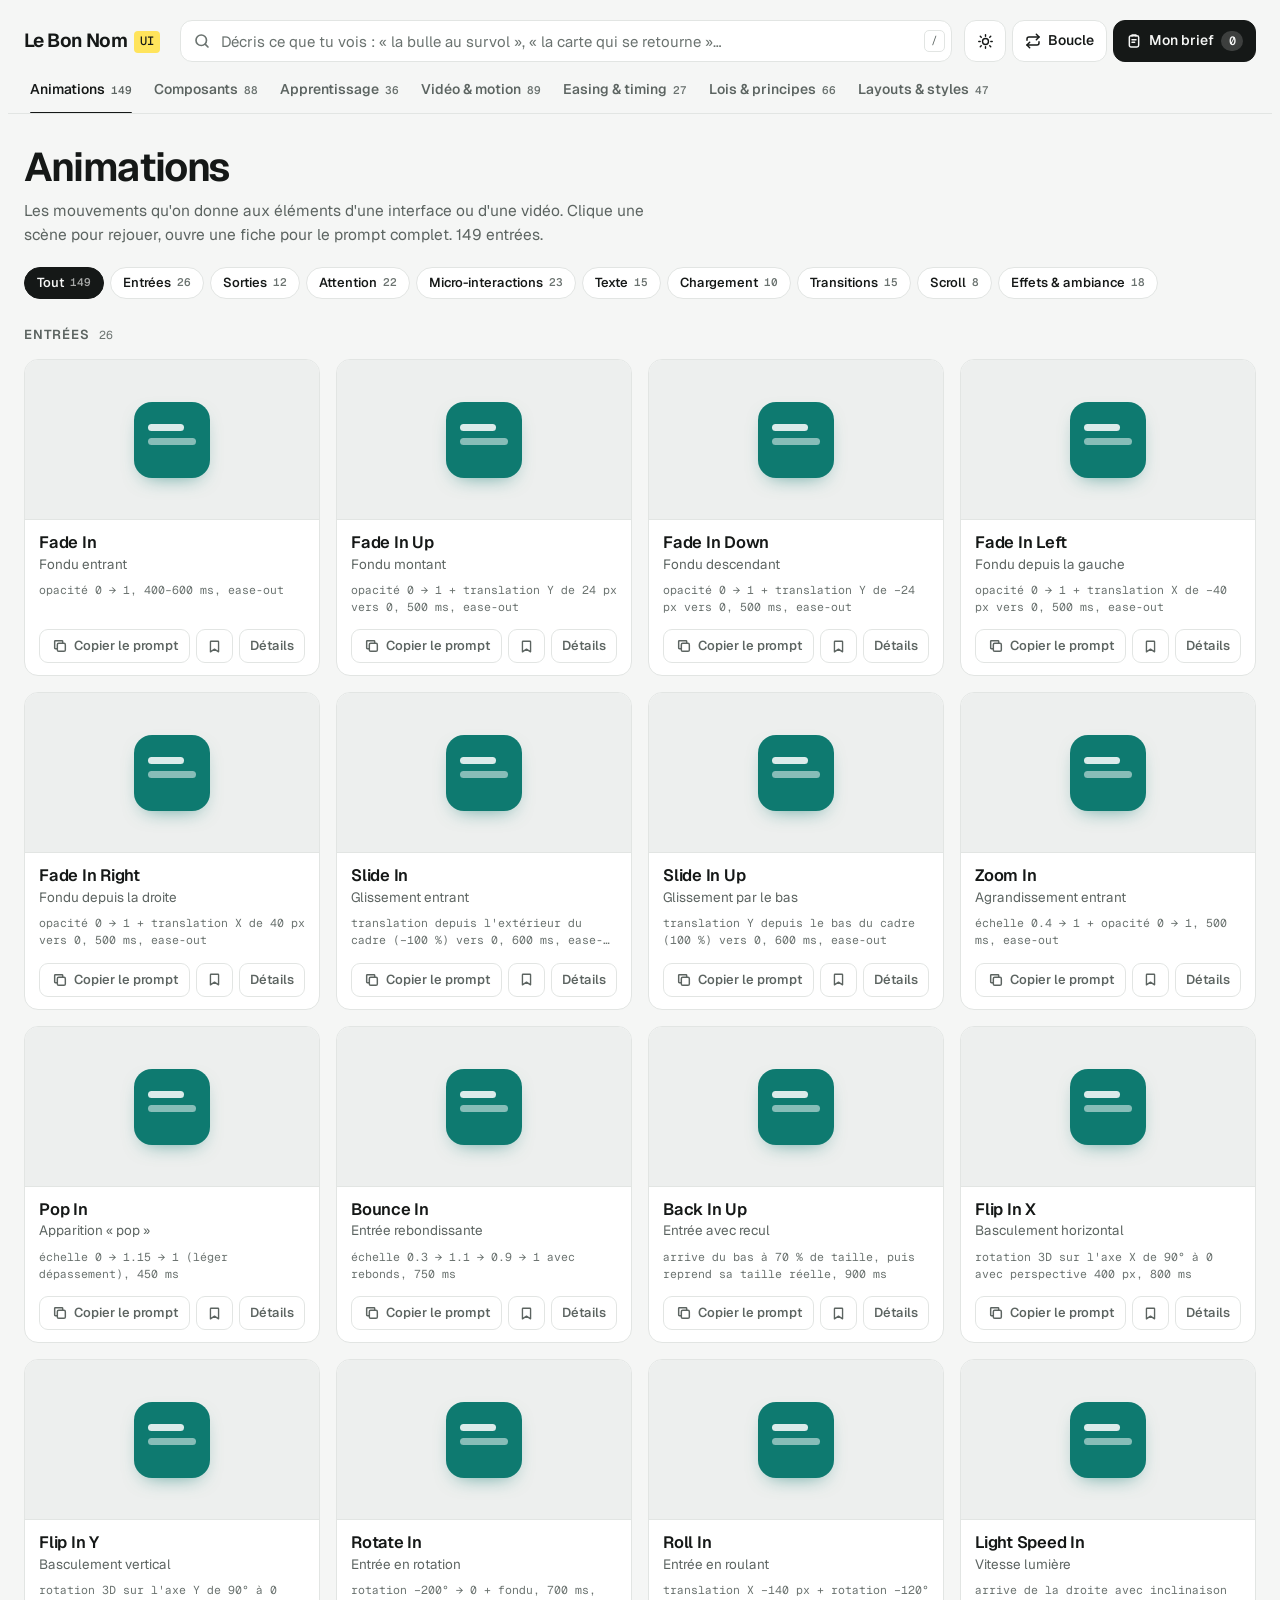
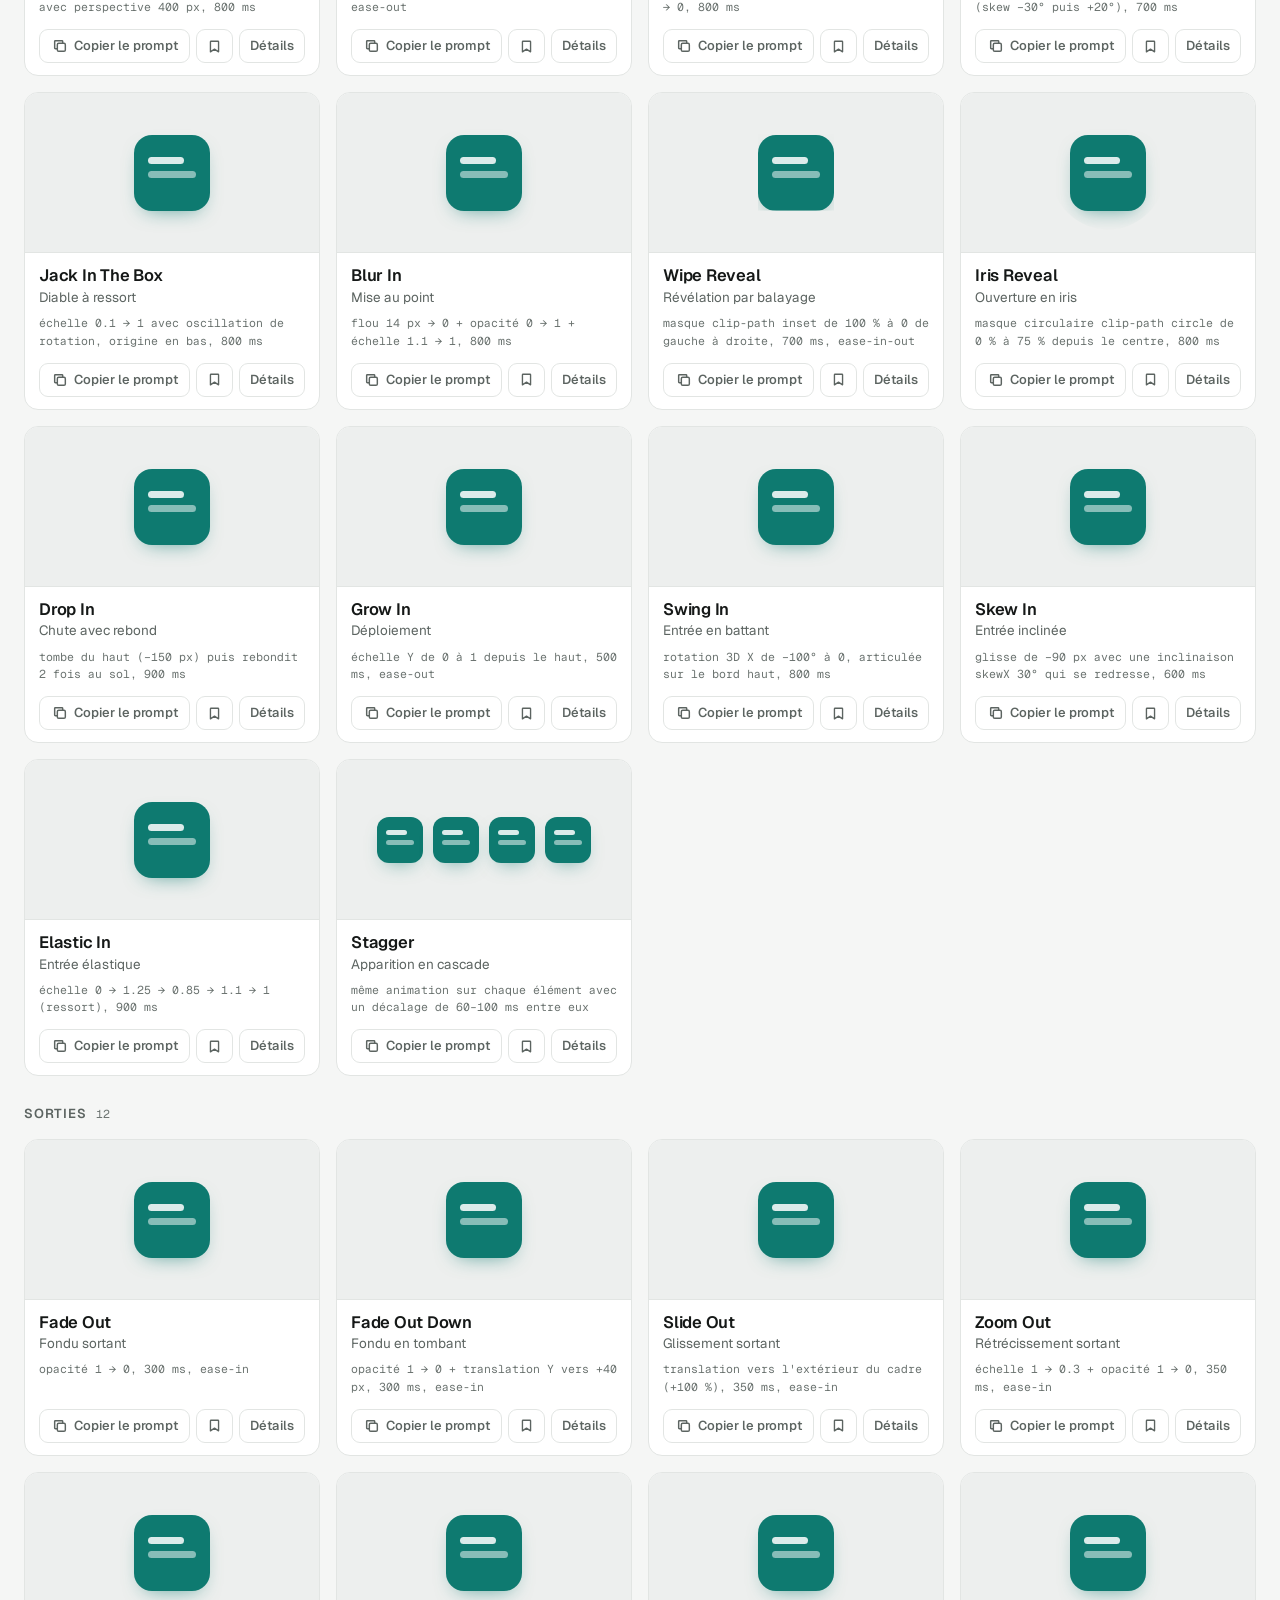
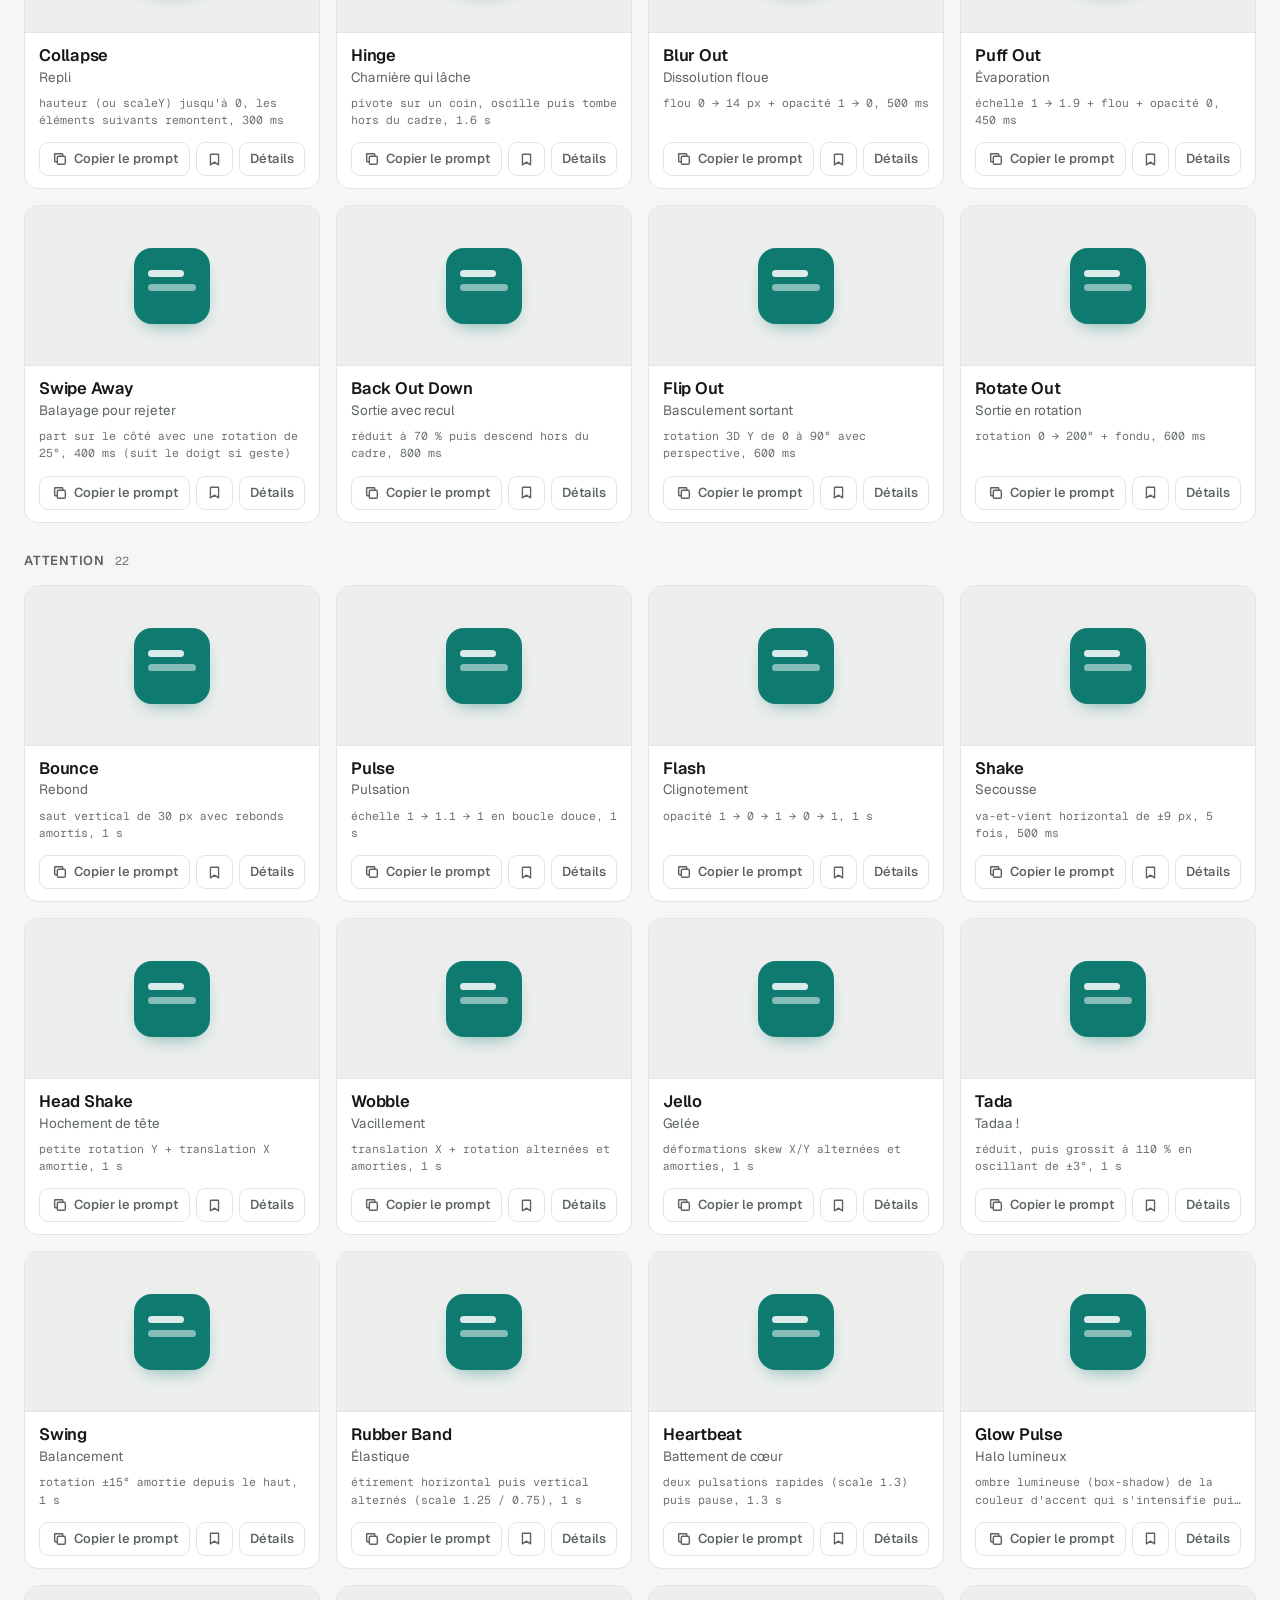
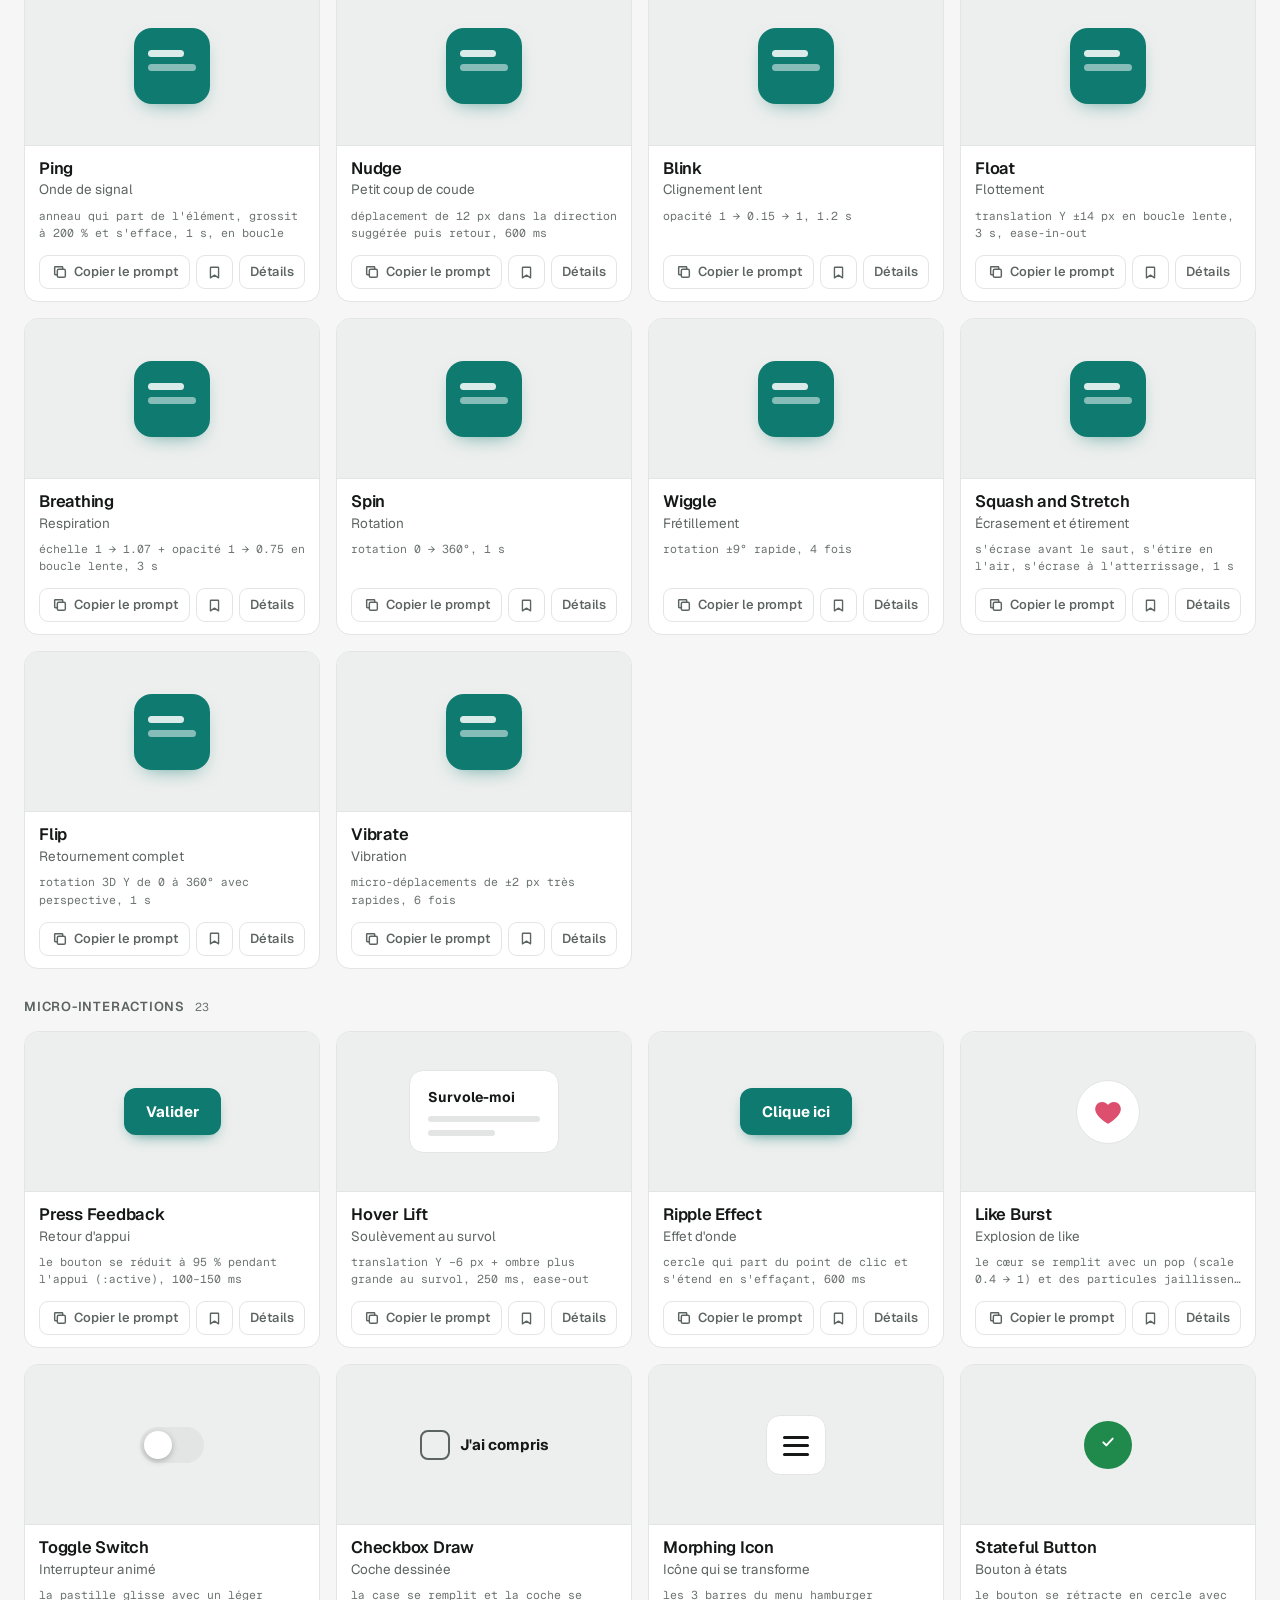
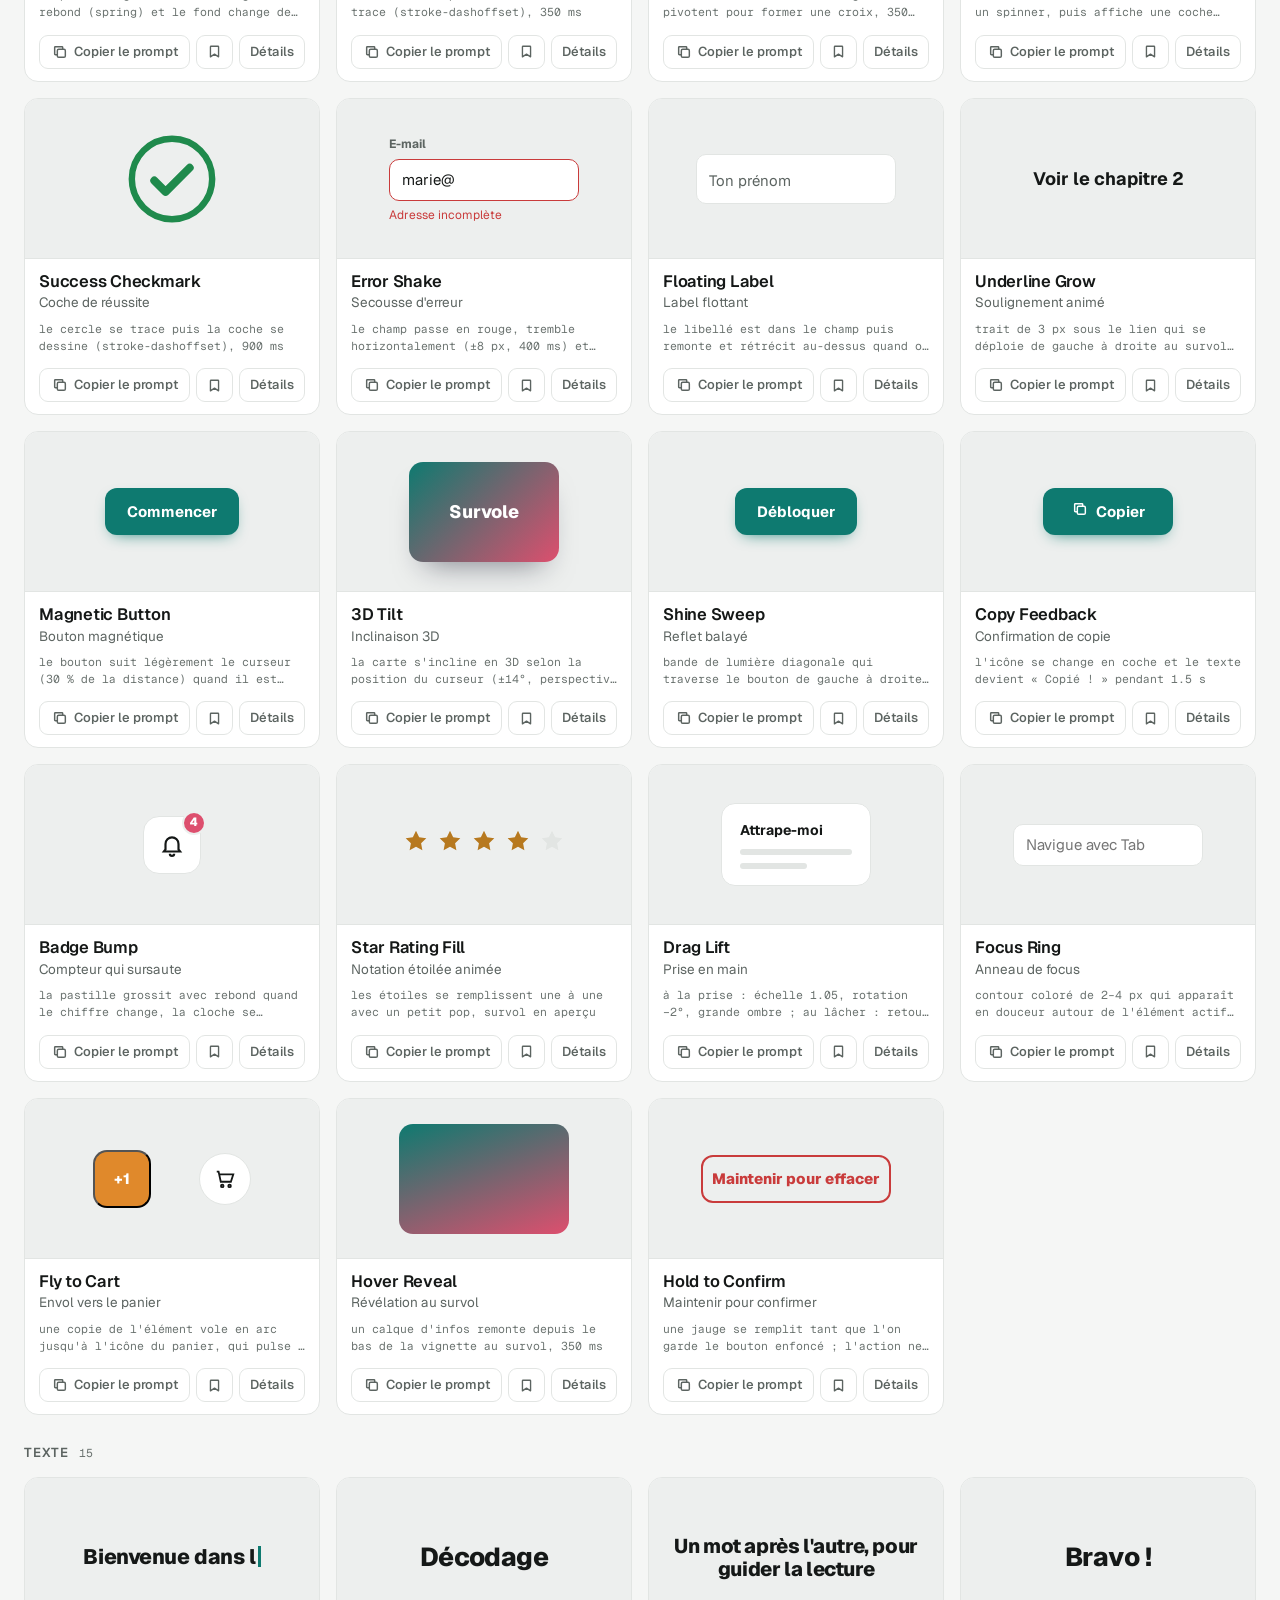
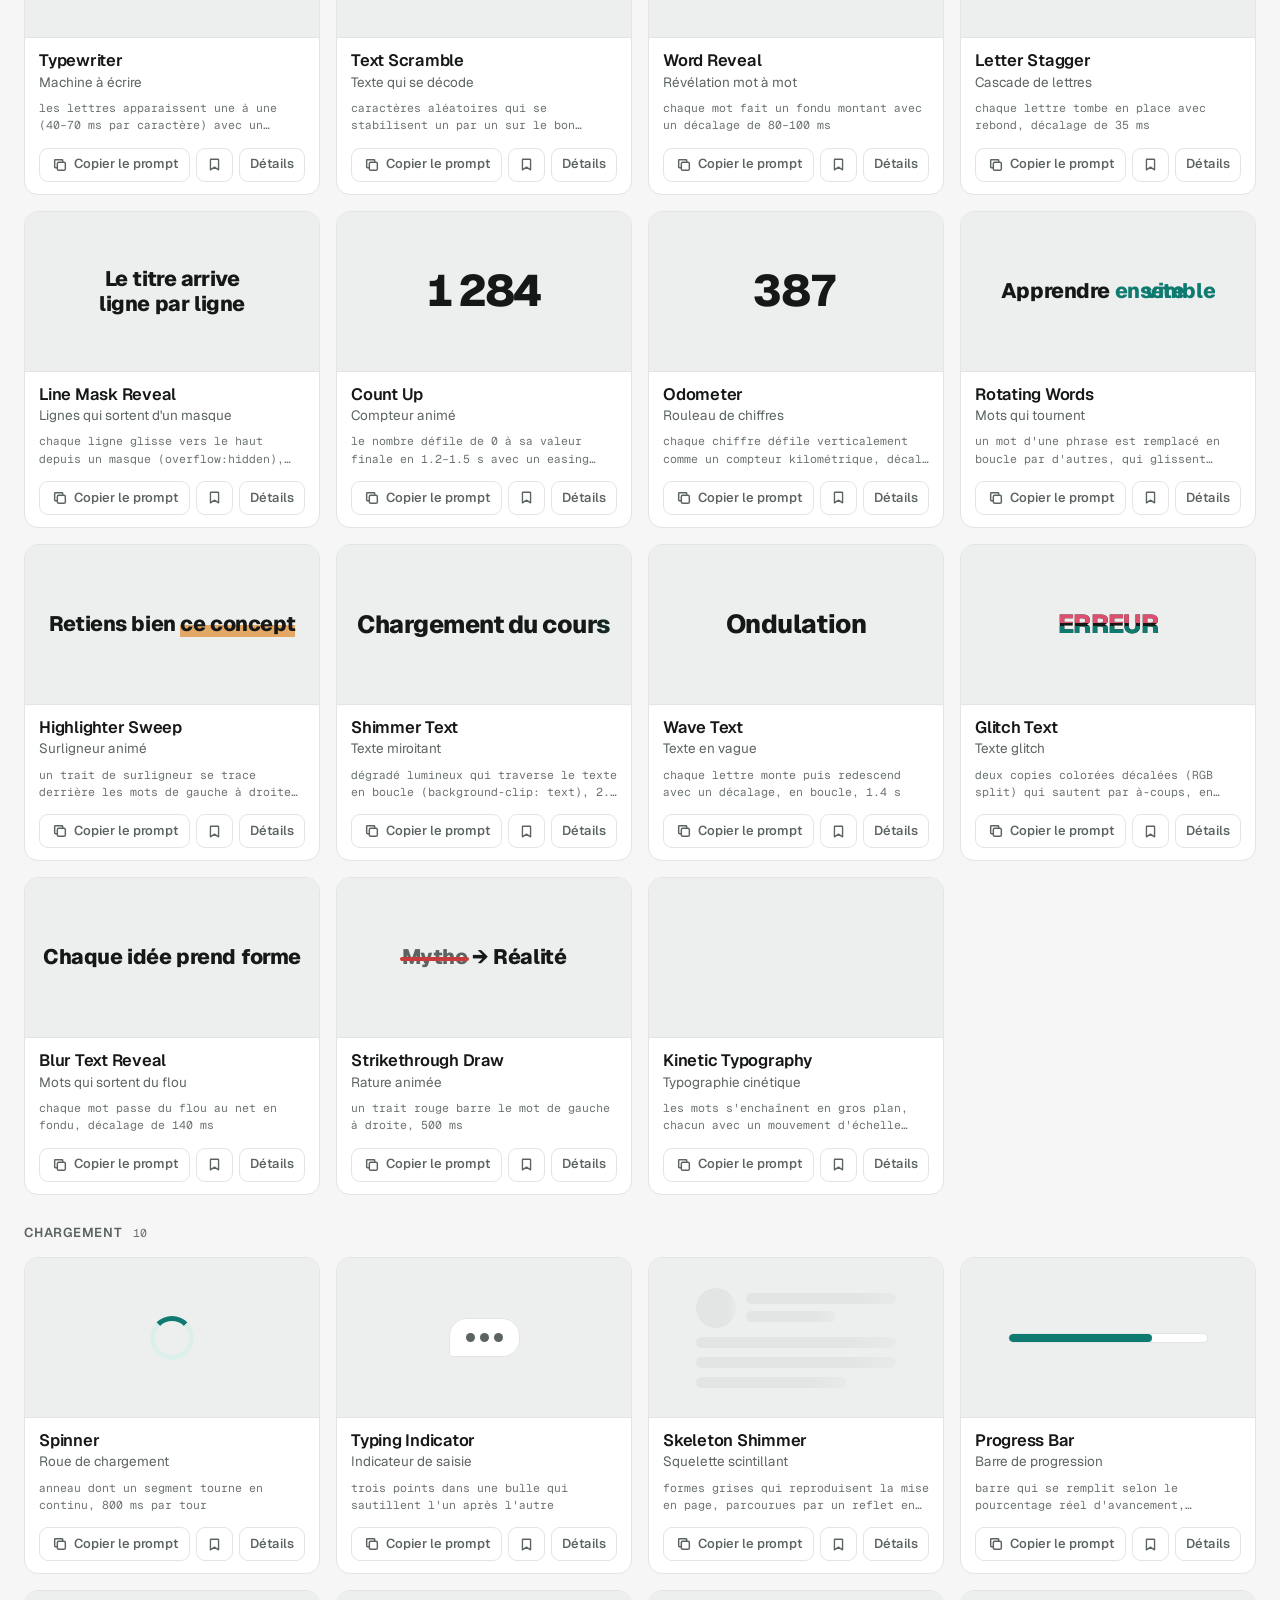
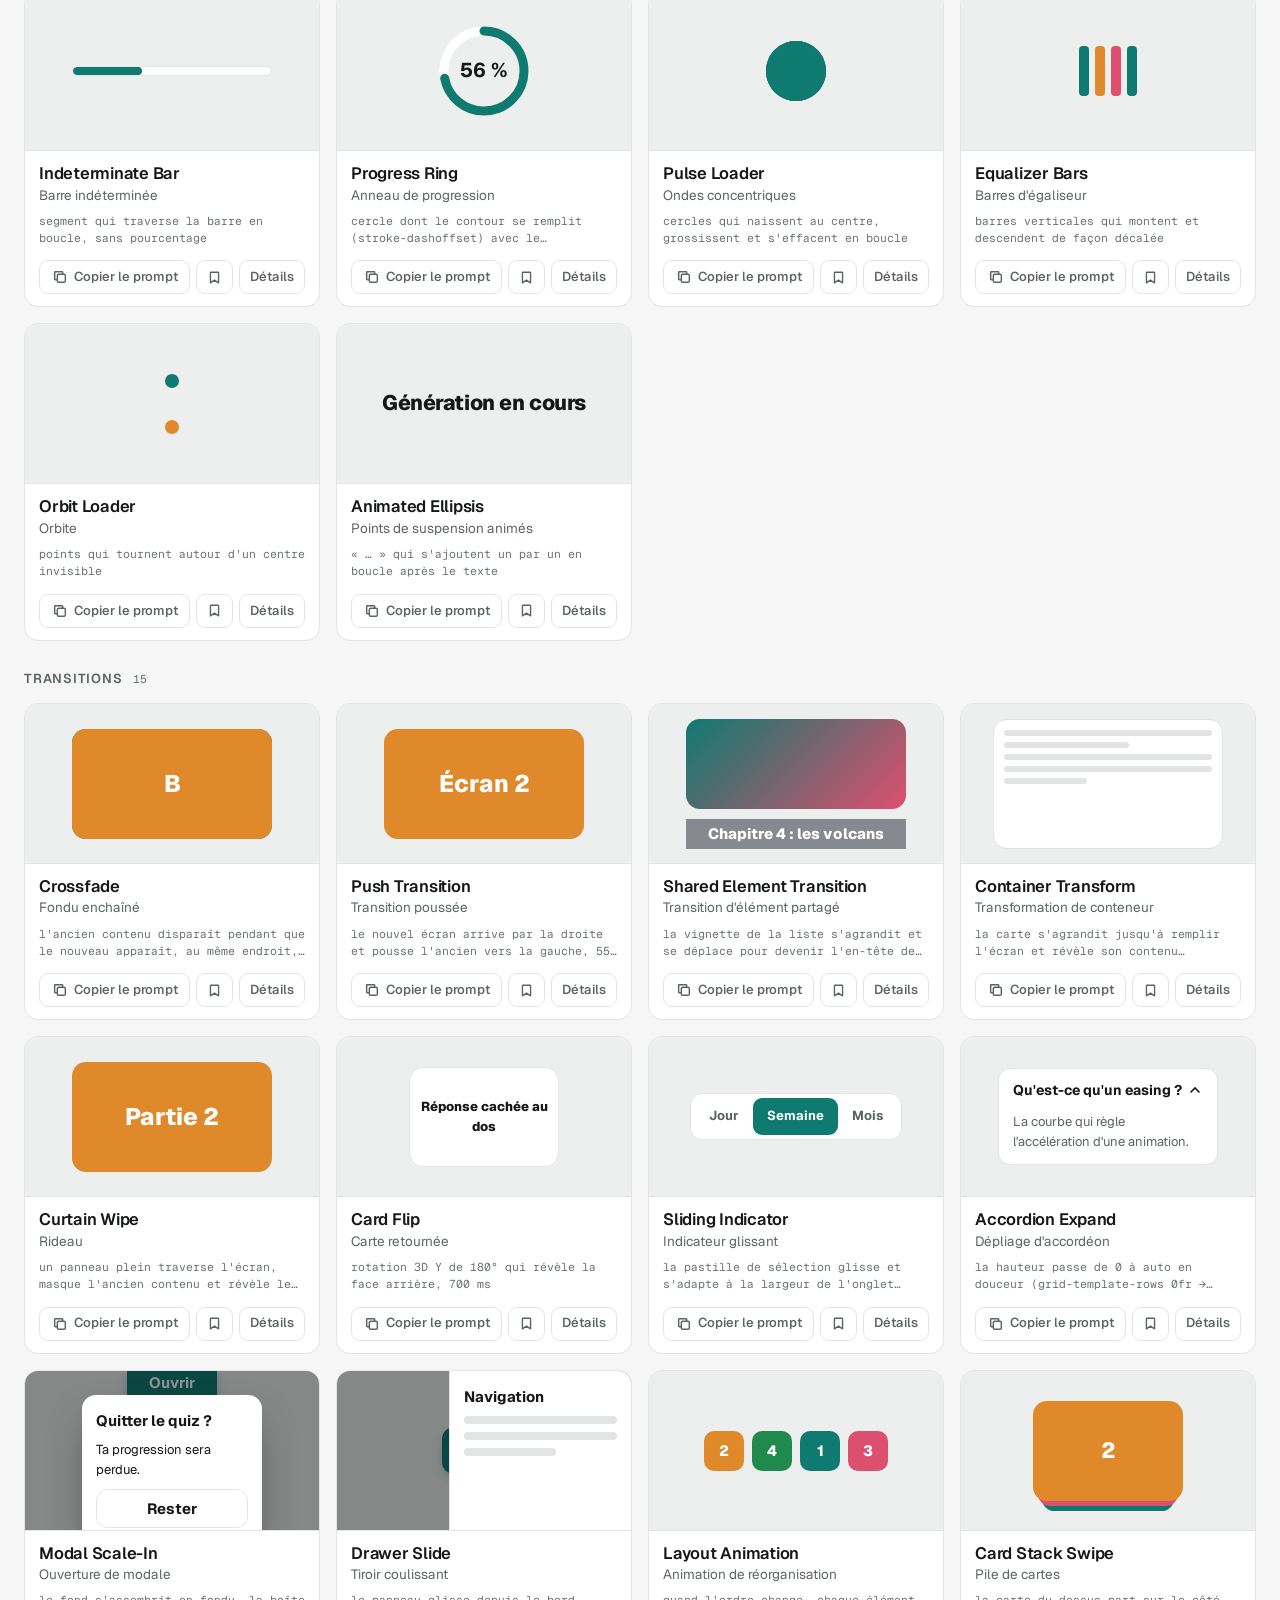
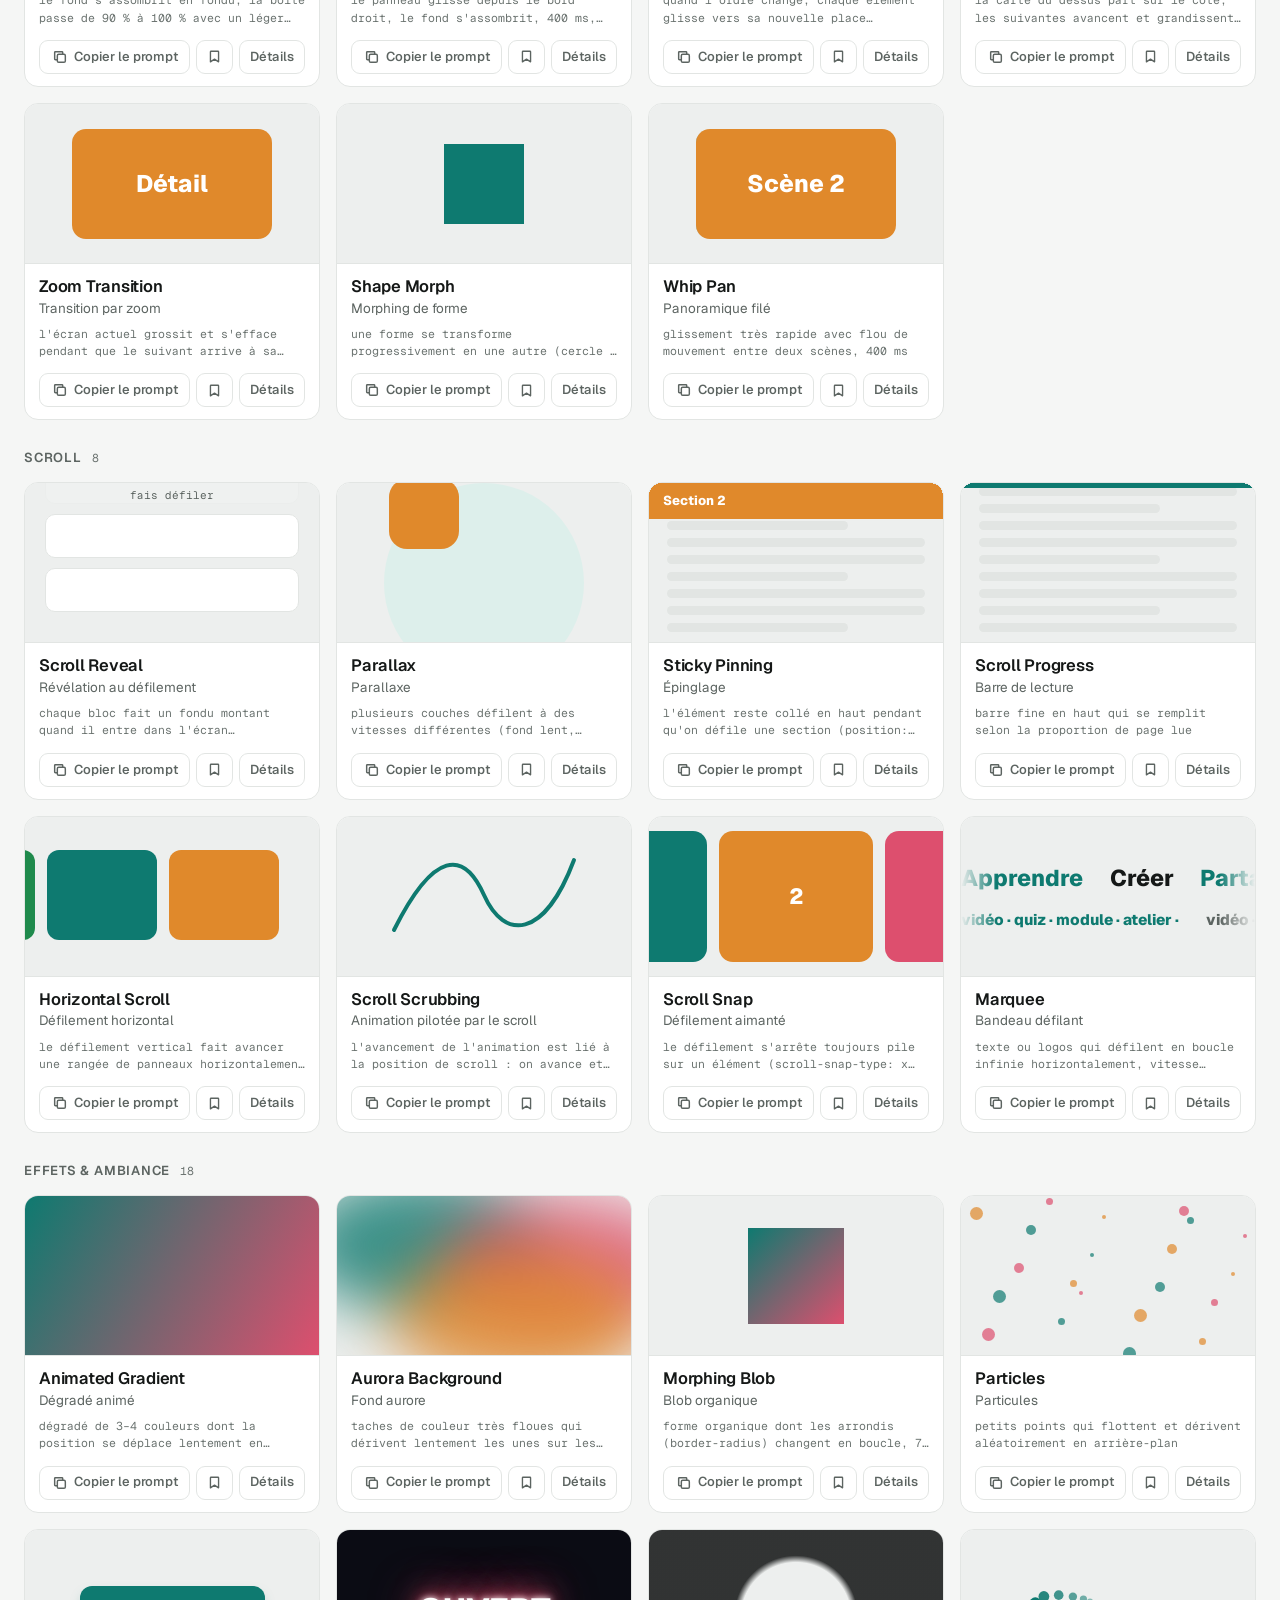
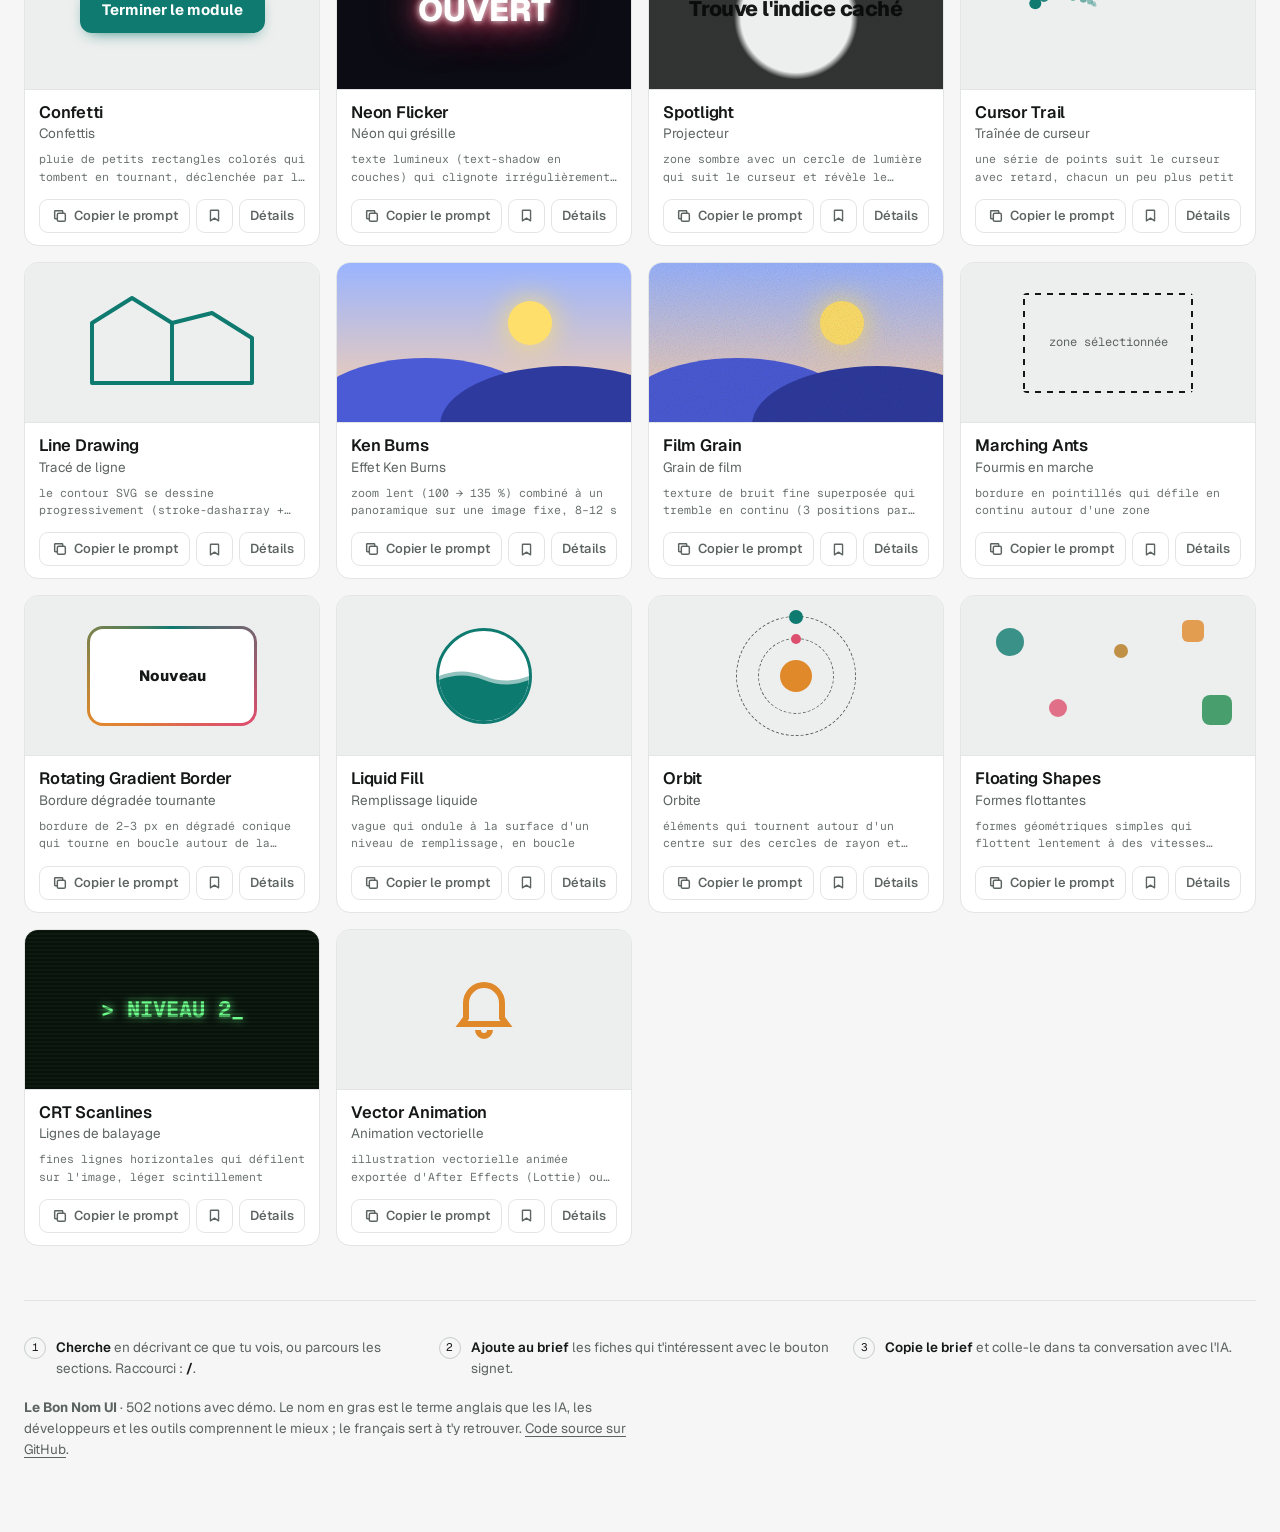
==== commit 0f592db8: "Nouvelle palette, mode clair/sombre et renommage en Le Bon Nom UI - Palette sobre : neutres graphite" ====
--- a/docs/index.html
+++ b/docs/index.html
@@ -1,152 +1,220 @@
 <!doctype html><html lang="fr"><head><meta charset="utf-8"><meta name="viewport" content="width=device-width,initial-scale=1,viewport-fit=cover">
-<title>Le Bon Mot UI</title>
+<title>Le Bon Nom UI</title>
 <meta name="claude:viewport-fit-sides" content="cover">
 <meta name="description" content="Lexique visuel des animations, composants, patterns d'apprentissage et principes UX, avec démos et prompts prêts à copier.">
+<script>try{var t=JSON.parse(localStorage.getItem("bonmot.theme"));if(t==="light"||t==="dark")document.documentElement.setAttribute("data-theme",t)}catch(e){}</script>
 <link rel="preconnect" href="https://fonts.googleapis.com">
 <link rel="preconnect" href="https://fonts.gstatic.com" crossorigin>
-<link rel="stylesheet" href="https://fonts.googleapis.com/css2?family=Atkinson+Hyperlegible:ital,wght@0,400;0,700;1,400&family=Bricolage+Grotesque:opsz,wght@12..96,500..800&family=JetBrains+Mono:wght@400;500&display=swap">
+<link rel="stylesheet" href="https://fonts.googleapis.com/css2?family=Geist:wght@400..800&family=Geist+Mono:wght@400;500&display=swap">
 <style>
-/* Layout : bandeau collant (recherche + onglets de sections), puis grille de fiches « spécimen » avec scène de démo ; panneau latéral pour le détail et le brief. */
+/* Layout : bandeau collant (marque, recherche, actions, onglets), intro de section avec filtres, grille de fiches « spécimen » (scène de démo + nom) ; panneau latéral pour le détail et le brief.
+   Direction : neutres graphite très légèrement verdis, un seul accent pétrole pour l'interaction, et un surligneur jaune réservé au « bon nom » (marque, mots trouvés). */
 :root{
-  --bg:#EDEFF5; --surface:#FFFFFF; --sunk:#E2E5EF; --ink:#141829; --muted:#596079; --line:#D2D6E3;
-  --accent:#3A44E6; --accent-ink:#FFFFFF; --accent-soft:#DFE1FC; --tang:#EE7F1F; --rose:#D63B70;
-  --ok:#1E9A60; --warn:#B98008; --err:#D3443B; --dot:#C9CEDD;
-  --display:"Bricolage Grotesque", "Segoe UI", system-ui, sans-serif;
-  --body:"Atkinson Hyperlegible", "Segoe UI", system-ui, sans-serif;
-  --mono:"JetBrains Mono", ui-monospace, "Cascadia Mono", Consolas, monospace;
-  --r:14px;
+  --bg:#F5F6F5; --surface:#FFFFFF; --sunk:#EDEFEE; --ink:#151817; --muted:#5C6461; --faint:#6B7370;
+  --line:#E2E5E3; --line-strong:#C8CDCA;
+  --accent:#0E7A70; --accent-ink:#FFFFFF; --accent-soft:#DDEFEB;
+  --mark:#FFE45C; --mark-ink:#151817; --hl:color-mix(in srgb,#FFE45C 75%,transparent);
+  --tang:#E0892B; --rose:#DD4F6E; --ok:#1F8A4C; --warn:#B7791F; --err:#C93B3B; --dot:#D9DDDB;
+  --shadow:0 1px 2px rgba(20,24,23,.05), 0 8px 24px -12px rgba(20,24,23,.16);
+  --scrim:rgba(14,17,16,.38);
+  --display:"Geist", "Segoe UI", system-ui, sans-serif;
+  --body:"Geist", "Segoe UI", system-ui, sans-serif;
+  --mono:"Geist Mono", ui-monospace, "Cascadia Mono", Consolas, monospace;
+  --r:14px; --r-sm:10px;
+  --ease:cubic-bezier(.22,1,.36,1);
 }
 @media (prefers-color-scheme: dark){:root:not([data-theme="light"]){
-  --bg:#0E1019; --surface:#161927; --sunk:#1E2234; --ink:#E8EAF4; --muted:#969DB9; --line:#2A2F45;
-  --accent:#8C94FF; --accent-ink:#0E1019; --accent-soft:#262A52; --tang:#FFA14D; --rose:#FF7CA6;
-  --ok:#4AD394; --warn:#F2C14E; --err:#FF7A70; --dot:#2B3048; color-scheme:dark;
+  --bg:#0F1111; --surface:#171A1A; --sunk:#1D2121; --ink:#ECEFEE; --muted:#A0A8A5; --faint:#858E8B;
+  --line:#262B2A; --line-strong:#3A4140;
+  --accent:#4CC9B8; --accent-ink:#06211D; --accent-soft:#143430;
+  --mark:#E9D04F; --mark-ink:#151817; --hl:color-mix(in srgb,#E9D04F 32%,transparent);
+  --tang:#F0A24B; --rose:#F07A90; --ok:#4CC386; --warn:#E3B75A; --err:#F07272; --dot:#2A302F;
+  --shadow:0 1px 2px rgba(0,0,0,.3), 0 10px 28px -14px rgba(0,0,0,.6);
+  --scrim:rgba(0,0,0,.55);
+  color-scheme:dark;
 }}
 :root[data-theme="dark"]{
-  --bg:#0E1019; --surface:#161927; --sunk:#1E2234; --ink:#E8EAF4; --muted:#969DB9; --line:#2A2F45;
-  --accent:#8C94FF; --accent-ink:#0E1019; --accent-soft:#262A52; --tang:#FFA14D; --rose:#FF7CA6;
-  --ok:#4AD394; --warn:#F2C14E; --err:#FF7A70; --dot:#2B3048; color-scheme:dark;
+  --bg:#0F1111; --surface:#171A1A; --sunk:#1D2121; --ink:#ECEFEE; --muted:#A0A8A5; --faint:#858E8B;
+  --line:#262B2A; --line-strong:#3A4140;
+  --accent:#4CC9B8; --accent-ink:#06211D; --accent-soft:#143430;
+  --mark:#E9D04F; --mark-ink:#151817; --hl:color-mix(in srgb,#E9D04F 32%,transparent);
+  --tang:#F0A24B; --rose:#F07A90; --ok:#4CC386; --warn:#E3B75A; --err:#F07272; --dot:#2A302F;
+  --shadow:0 1px 2px rgba(0,0,0,.3), 0 10px 28px -14px rgba(0,0,0,.6);
+  --scrim:rgba(0,0,0,.55);
+  color-scheme:dark;
 }
 *,*::before,*::after{box-sizing:border-box}
-html{scroll-padding-top:150px}
-body{background:var(--bg);color:var(--ink);font:15px/1.5 var(--body);-webkit-font-smoothing:antialiased}
+html{scroll-padding-top:160px}
+body{background:var(--bg);color:var(--ink);font:15px/1.55 var(--body);-webkit-font-smoothing:antialiased;font-feature-settings:"ss01"}
 body::before{content:"";position:fixed;inset:0 0 auto;height:env(safe-area-inset-top,0px);z-index:30;background:var(--bg)}
 button,input,textarea,select{font:inherit;color:inherit}
-:focus-visible{outline:2px solid var(--accent);outline-offset:2px}
-.gut{max-width:1440px;margin:0 auto;padding-left:max(16px,env(safe-area-inset-left,0px));padding-right:max(16px,env(safe-area-inset-right,0px))}
+button{-webkit-tap-highlight-color:transparent}
+:focus-visible{outline:2px solid var(--accent);outline-offset:2px;border-radius:6px}
+::selection{background:var(--mark);color:var(--mark-ink)}
+.gut{max-width:1360px;margin:0 auto;padding-left:max(16px,env(safe-area-inset-left,0px));padding-right:max(16px,env(safe-area-inset-right,0px))}
+.sr{position:absolute;width:1px;height:1px;overflow:hidden;clip:rect(0 0 0 0);white-space:nowrap}
 
 /* Bandeau */
-.top{position:sticky;top:env(safe-area-inset-top,0px);z-index:20;background:color-mix(in srgb,var(--bg) 90%,transparent);backdrop-filter:blur(12px);-webkit-backdrop-filter:blur(12px);border-bottom:1px solid var(--line)}
-.top-row{display:flex;flex-wrap:wrap;align-items:center;gap:10px 14px;padding-block:12px 10px}
-.brand{display:flex;align-items:center;gap:10px;font-family:var(--display);font-weight:800;font-size:21px;letter-spacing:-.025em;white-space:nowrap}
-.brand em{font-style:normal;color:var(--accent)}
-.mark{width:26px;height:26px;border-radius:8px;background:var(--accent);position:relative;animation:markSpin 6s cubic-bezier(.65,0,.35,1) infinite}
-.mark::after{content:"";position:absolute;inset:7px;border-radius:3px;background:var(--bg)}
-@keyframes markSpin{0%,20%{transform:rotate(0);border-radius:8px}35%,55%{transform:rotate(90deg);border-radius:50%}70%,100%{transform:rotate(180deg);border-radius:8px}}
-.search{flex:1 1 340px;min-width:0;display:flex;align-items:center;gap:8px;background:var(--surface);border:1px solid var(--line);border-radius:12px;padding:0 12px;height:44px}
+.top{position:sticky;top:env(safe-area-inset-top,0px);z-index:20;background:color-mix(in srgb,var(--bg) 86%,transparent);backdrop-filter:saturate(1.4) blur(14px);-webkit-backdrop-filter:saturate(1.4) blur(14px);border-bottom:1px solid var(--line)}
+.top-row{display:flex;flex-wrap:wrap;align-items:center;gap:10px 12px;padding-block:12px 8px}
+.brand{display:flex;align-items:baseline;gap:7px;font-family:var(--display);font-weight:650;font-size:19px;letter-spacing:-.03em;white-space:nowrap;color:var(--ink);text-decoration:none;margin-right:8px}
+.brand em{font-style:normal;font-family:var(--mono);font-weight:500;font-size:12px;letter-spacing:0;padding:1px 6px 2px;border-radius:4px;background:var(--mark);color:var(--mark-ink);transform:translateY(-2px)}
+.search{flex:1 1 340px;min-width:0;display:flex;align-items:center;gap:8px;background:var(--surface);border:1px solid var(--line);border-radius:12px;padding:0 6px 0 12px;height:42px;transition:border-color .15s, box-shadow .15s}
+.search:hover{border-color:var(--line-strong)}
 .search:focus-within{border-color:var(--accent);box-shadow:0 0 0 3px var(--accent-soft)}
-.search svg{flex:none;color:var(--muted)}
+.search svg{flex:none;color:var(--faint)}
 .search input{flex:1;min-width:0;border:0;background:none;outline:none;height:100%;font-size:15px}
+.search input::placeholder{color:var(--faint)}
+.search input::-webkit-search-cancel-button{display:none}
 .search kbd{font-family:var(--mono);font-size:11px;color:var(--muted);border:1px solid var(--line);border-radius:5px;padding:1px 6px}
-.tbtn{display:inline-flex;align-items:center;gap:7px;height:44px;padding:0 14px;border-radius:12px;border:1px solid var(--line);background:var(--surface);cursor:pointer;font-weight:700;font-size:14px;white-space:nowrap}
-.tbtn:hover{border-color:var(--accent)}
-.tbtn[aria-pressed="true"]{background:var(--accent-soft);border-color:var(--accent);color:var(--accent)}
-.tbtn.primary{background:var(--accent);border-color:var(--accent);color:var(--accent-ink)}
-.count{min-width:22px;height:22px;border-radius:11px;background:var(--accent-ink);color:var(--accent);font-size:12px;display:inline-grid;place-items:center;padding:0 6px;font-variant-numeric:tabular-nums}
+.search .clear{display:none;width:30px;height:30px;border:0;border-radius:8px;background:none;color:var(--muted);cursor:pointer;place-items:center}
+.search .clear:hover{background:var(--sunk);color:var(--ink)}
+.search.has-q .clear{display:grid}
+.search.has-q kbd{display:none}
+.actions{display:flex;gap:6px;align-items:center}
+.tbtn{display:inline-flex;align-items:center;justify-content:center;gap:7px;height:42px;min-width:42px;padding:0 12px;border-radius:12px;border:1px solid var(--line);background:var(--surface);cursor:pointer;font-weight:550;font-size:14px;white-space:nowrap;color:var(--ink);transition:border-color .15s, background-color .15s}
+.tbtn:hover{border-color:var(--line-strong)}
+.tbtn.icon{padding:0}
+.tbtn svg{flex:none}
+.tbtn[aria-pressed="true"]{background:var(--accent-soft);border-color:transparent;color:var(--accent)}
+.tbtn.primary{background:var(--ink);border-color:var(--ink);color:var(--bg)}
+.tbtn.primary:hover{background:color-mix(in srgb,var(--ink) 86%,var(--bg))}
+.count{min-width:22px;height:20px;border-radius:10px;background:color-mix(in srgb,var(--bg) 18%,transparent);font-size:12px;display:inline-grid;place-items:center;padding:0 6px;font-variant-numeric:tabular-nums;font-family:var(--mono)}
+.count.on{background:var(--mark);color:var(--mark-ink)}
 .count.bump{animation:bumpC .4s cubic-bezier(.34,1.8,.64,1)}
-@keyframes bumpC{50%{transform:scale(1.35)}}
-.tabs{display:flex;gap:4px;overflow-x:auto;scrollbar-width:none;padding-bottom:0}
+@keyframes bumpC{50%{transform:scale(1.3)}}
+.theme-ic .moon{display:none}
+:root[data-theme="dark"] .theme-ic .sun{display:none}
+:root[data-theme="dark"] .theme-ic .moon{display:block}
+@media (prefers-color-scheme: dark){:root:not([data-theme="light"]) .theme-ic .sun{display:none}:root:not([data-theme="light"]) .theme-ic .moon{display:block}}
+.tabs{display:flex;gap:2px;overflow-x:auto;scrollbar-width:none;margin-inline:-4px}
 .tabs::-webkit-scrollbar{display:none}
-.tab{flex:none;border:0;background:none;cursor:pointer;padding:10px 12px 11px;font-weight:700;font-size:14px;color:var(--muted);border-bottom:3px solid transparent;display:flex;gap:7px;align-items:baseline}
-.tab small{font-family:var(--mono);font-size:11px;font-weight:500;opacity:.8}
+.tab{position:relative;flex:none;border:0;background:none;cursor:pointer;padding:9px 10px 12px;font-weight:550;font-size:14px;color:var(--muted);display:flex;gap:6px;align-items:baseline;border-radius:8px 8px 0 0}
+.tab small{font-family:var(--mono);font-size:11px;color:var(--faint)}
 .tab:hover{color:var(--ink)}
-.tab[aria-selected="true"]{color:var(--ink);border-bottom-color:var(--accent)}
+.tab::after{content:"";position:absolute;left:10px;right:10px;bottom:-1px;height:2px;border-radius:2px;background:transparent;transition:background-color .2s}
+.tab[aria-selected="true"]{color:var(--ink)}
+.tab[aria-selected="true"]::after{background:var(--ink)}
+.tab[aria-selected="true"] small{color:var(--muted)}
 
 /* Intro de section */
-.intro{padding-block:26px 6px;display:grid;gap:8px}
-.intro h1{margin:0;font-family:var(--display);font-weight:800;font-size:clamp(28px,4vw,40px);letter-spacing:-.03em;line-height:1.05;text-wrap:balance}
-.intro p{margin:0;max-width:68ch;color:var(--muted)}
-.chips{display:flex;flex-wrap:wrap;gap:6px;margin-top:8px}
-.chip{border:1px solid var(--line);background:var(--surface);border-radius:999px;padding:5px 12px;font-size:13px;font-weight:700;cursor:pointer;display:inline-flex;gap:6px;align-items:baseline}
-.chip small{font-family:var(--mono);font-size:10.5px;color:var(--muted);font-weight:500}
-.chip:hover{border-color:var(--accent)}
+.intro{padding-block:32px 4px;display:grid;gap:10px}
+.intro h1{margin:0;font-family:var(--display);font-weight:650;font-size:clamp(28px,3.6vw,40px);letter-spacing:-.035em;line-height:1.08;text-wrap:balance}
+.intro p{margin:0;max-width:66ch;color:var(--muted);font-size:15.5px}
+.chips{display:flex;flex-wrap:wrap;gap:6px;margin-top:10px}
+.chip{height:32px;border:1px solid var(--line);background:var(--surface);border-radius:999px;padding:0 12px;font-size:13px;font-weight:550;cursor:pointer;display:inline-flex;gap:6px;align-items:center;white-space:nowrap;color:var(--ink);transition:border-color .15s, background-color .15s}
+.chip small{font-family:var(--mono);font-size:11px;color:var(--faint)}
+.chip:hover{border-color:var(--line-strong)}
 .chip[aria-pressed="true"]{background:var(--ink);border-color:var(--ink);color:var(--bg)}
-.chip[aria-pressed="true"] small{color:inherit;opacity:.7}
+.chip[aria-pressed="true"] small{color:inherit;opacity:.65}
+.chip.q{border-style:dashed}
 
 /* Grille */
-.group{padding-block:18px 8px}
-.group-h{display:flex;align-items:baseline;gap:10px;margin:0 0 12px;font-family:var(--display);font-size:19px;font-weight:700;letter-spacing:-.01em}
-.group-h small{font-family:var(--mono);font-size:11.5px;color:var(--muted);font-weight:500;letter-spacing:.02em;text-transform:uppercase}
-.grid{display:grid;grid-template-columns:repeat(auto-fill,minmax(258px,1fr));gap:14px}
-.card{background:var(--surface);border:1px solid var(--line);border-radius:var(--r);overflow:hidden;display:flex;flex-direction:column;min-width:0;transition:border-color .2s, transform .2s}
-.card:hover{border-color:color-mix(in srgb,var(--accent) 55%,var(--line))}
-.meta{padding:11px 14px 12px;display:flex;flex-direction:column;gap:3px;flex:1;min-width:0}
-.name{font-family:var(--display);font-weight:700;font-size:17px;letter-spacing:-.01em;line-height:1.2;margin:0;background:none;border:0;padding:0;text-align:left;cursor:pointer}
-.name:hover{color:var(--accent)}
-.fr{color:var(--muted);font-size:13.5px;line-height:1.3}
-.spec{font-family:var(--mono);font-size:11px;line-height:1.45;color:var(--muted);display:-webkit-box;-webkit-line-clamp:2;-webkit-box-orient:vertical;overflow:hidden;margin-top:4px}
-.acts{display:flex;gap:6px;margin-top:auto;padding-top:10px}
-.ib{height:32px;min-width:32px;border-radius:9px;border:1px solid var(--line);background:none;display:inline-flex;align-items:center;justify-content:center;gap:6px;padding:0 9px;cursor:pointer;font-size:12.5px;font-weight:700;color:var(--muted)}
-.ib:hover{color:var(--ink);border-color:var(--ink)}
-.ib.fav[aria-pressed="true"]{color:var(--rose);border-color:var(--rose);background:color-mix(in srgb,var(--rose) 10%,transparent)}
+.group{padding-block:22px 6px}
+.group-h{display:flex;align-items:baseline;gap:10px;margin:0 0 14px;font-family:var(--display);font-size:13px;font-weight:600;letter-spacing:.06em;text-transform:uppercase;color:var(--muted)}
+.group-h small{font-family:var(--mono);font-size:11.5px;color:var(--faint);font-weight:400;letter-spacing:0}
+.grid{display:grid;grid-template-columns:repeat(auto-fill,minmax(260px,1fr));gap:16px}
+.card{background:var(--surface);border:1px solid var(--line);border-radius:var(--r);overflow:hidden;display:flex;flex-direction:column;min-width:0;transition:border-color .2s, box-shadow .25s var(--ease), transform .25s var(--ease)}
+.card:hover{border-color:var(--line-strong);box-shadow:var(--shadow)}
+.meta{padding:12px 14px 12px;display:flex;flex-direction:column;gap:2px;flex:1;min-width:0}
+.name{font-family:var(--display);font-weight:600;font-size:16.5px;letter-spacing:-.015em;line-height:1.25;margin:0;background:none;border:0;padding:0;text-align:left;cursor:pointer;color:var(--ink);align-self:flex-start}
+.name:hover{text-decoration:underline;text-decoration-thickness:1.5px;text-underline-offset:3px;text-decoration-color:var(--line-strong)}
+.fr{color:var(--muted);font-size:13.5px;line-height:1.35}
+.spec{font-family:var(--mono);font-size:11.5px;line-height:1.5;color:var(--faint);display:-webkit-box;-webkit-line-clamp:2;-webkit-box-orient:vertical;overflow:hidden;margin-top:6px}
+.acts{display:flex;gap:6px;margin-top:auto;padding-top:12px}
+.ib{height:34px;min-width:34px;border-radius:9px;border:1px solid var(--line);background:none;display:inline-flex;align-items:center;justify-content:center;gap:6px;padding:0 10px;cursor:pointer;font-size:13px;font-weight:550;color:var(--muted);transition:color .15s, border-color .15s, background-color .15s}
+.ib:hover{color:var(--ink);border-color:var(--line-strong);background:var(--sunk)}
+.ib.fav[aria-pressed="true"]{color:var(--accent);border-color:color-mix(in srgb,var(--accent) 40%,transparent);background:var(--accent-soft)}
 .ib.fav[aria-pressed="true"] svg{fill:currentColor}
 .ib.grow{flex:1}
-.empty{padding:40px 0;color:var(--muted);max-width:60ch}
-.empty b{color:var(--ink)}
-.hit{background:color-mix(in srgb,var(--tang) 30%,transparent);border-radius:3px}
+.empty{padding:28px 0 8px;color:var(--muted);max-width:60ch;margin:0}
+.empty b{color:var(--ink);font-weight:600}
+.hit{background:var(--hl);color:inherit;border-radius:3px;padding:0 1px}
 
 /* Scène de démo */
-.stage{position:relative;height:156px;overflow:hidden;background-color:var(--sunk);background-image:radial-gradient(var(--dot) 1px,transparent 1.2px);background-size:14px 14px;display:grid;place-items:center;isolation:isolate;container-type:inline-size}
-.stage.big{height:260px;border-radius:12px}
-.replay{position:absolute;top:8px;right:8px;z-index:50;width:28px;height:28px;border-radius:8px;border:1px solid var(--line);background:var(--surface);color:var(--muted);display:grid;place-items:center;cursor:pointer;opacity:.85}
-.replay:hover{opacity:1;color:var(--accent);border-color:var(--accent)}
+.stage{position:relative;height:160px;overflow:hidden;background-color:var(--sunk);display:grid;place-items:center;isolation:isolate;container-type:inline-size;border-bottom:1px solid var(--line)}
+.stage.big{height:270px;border-radius:12px;border:1px solid var(--line)}
+.replay{position:absolute;top:8px;right:8px;z-index:50;width:30px;height:30px;border-radius:8px;border:1px solid var(--line);background:var(--surface);color:var(--muted);display:grid;place-items:center;cursor:pointer;opacity:0;transition:opacity .2s, color .15s}
+.card:hover .replay,.stage.big .replay,.replay:focus-visible{opacity:1}
+@media (hover:none){.replay{opacity:.9}}
+.replay:hover{color:var(--ink);border-color:var(--line-strong)}
 .stage.kf{cursor:pointer}
 
 /* Panneau latéral */
-.scrim{position:fixed;inset:0;background:rgba(10,12,24,.42);z-index:40;animation:fadeIn .2s ease-out}
-.panel{position:fixed;top:0;right:0;bottom:0;width:min(580px,100%);z-index:41;background:var(--bg);border-left:1px solid var(--line);overflow-y:auto;animation:panelIn .32s cubic-bezier(.22,1,.36,1);padding-top:env(safe-area-inset-top,0px);padding-bottom:env(safe-area-inset-bottom,0px);padding-right:env(safe-area-inset-right,0px)}
-@keyframes panelIn{from{transform:translateX(40px);opacity:0}to{transform:none;opacity:1}}
-.p-in{padding:18px 22px 40px;display:grid;gap:18px}
+.scrim{position:fixed;inset:0;background:var(--scrim);z-index:40;animation:fadeIn .2s ease-out}
+.panel{position:fixed;top:0;right:0;bottom:0;width:min(600px,100%);z-index:41;background:var(--bg);border-left:1px solid var(--line);box-shadow:-20px 0 60px -30px rgba(0,0,0,.35);overflow-y:auto;overscroll-behavior:contain;animation:panelIn .32s var(--ease);padding-top:env(safe-area-inset-top,0px);padding-bottom:env(safe-area-inset-bottom,0px);padding-right:env(safe-area-inset-right,0px)}
+@keyframes panelIn{from{transform:translateX(32px);opacity:0}to{transform:none;opacity:1}}
+.p-in{padding:20px 24px 48px;display:grid;gap:22px}
 .p-head{display:flex;gap:12px;align-items:flex-start;justify-content:space-between}
-.p-head h2{margin:0;font-family:var(--display);font-size:30px;font-weight:800;letter-spacing:-.03em;line-height:1.05;text-wrap:balance}
-.p-head .fr{font-size:15px;margin-top:4px}
-.crumb{font-family:var(--mono);font-size:11px;text-transform:uppercase;letter-spacing:.06em;color:var(--accent);margin-bottom:6px}
-.p-sec{display:grid;gap:6px}
-.p-sec h3{margin:0;font-size:11.5px;text-transform:uppercase;letter-spacing:.08em;color:var(--muted);font-weight:700}
+.p-head h2{margin:0;font-family:var(--display);font-size:30px;font-weight:650;letter-spacing:-.035em;line-height:1.08;text-wrap:balance}
+.p-head h2 .hl{background:linear-gradient(transparent 60%,var(--hl) 60%);padding:0 2px}
+.p-head .fr{font-size:15px;margin-top:6px}
+.crumb{font-family:var(--mono);font-size:11px;text-transform:uppercase;letter-spacing:.06em;color:var(--muted);margin-bottom:8px}
+.p-sec{display:grid;gap:8px}
+.p-sec h3{margin:0;font-size:11.5px;text-transform:uppercase;letter-spacing:.08em;color:var(--muted);font-weight:600}
 .p-sec p{margin:0;max-width:62ch}
 .two{display:grid;grid-template-columns:1fr 1fr;gap:12px}
-.two>div{background:var(--surface);border:1px solid var(--line);border-radius:12px;padding:12px 14px;min-width:0}
-.two .ok h3{color:var(--ok)} .two .no h3{color:var(--err)}
+.two>div{background:var(--surface);border:1px solid var(--line);border-radius:12px;padding:14px 16px;min-width:0;display:grid;gap:6px;align-content:start}
+.two h3{display:flex;align-items:center;gap:7px}
+.two h3::before{content:"";width:7px;height:7px;border-radius:50%;background:var(--muted)}
+.two .ok h3::before{background:var(--ok)} .two .no h3::before{background:var(--err)}
+.two p{font-size:14.5px}
 @media (max-width:520px){.two{grid-template-columns:1fr}}
 .tags{display:flex;flex-wrap:wrap;gap:6px}
 .tag{font-size:13px;padding:3px 10px;border-radius:999px;background:var(--surface);border:1px solid var(--line)}
-.tag.tool{font-family:var(--mono);font-size:12px;background:var(--accent-soft);border-color:transparent;color:var(--ink)}
-.prompt{width:100%;min-height:110px;resize:vertical;border:1px solid var(--line);border-radius:12px;background:var(--surface);padding:12px 14px;font-family:var(--mono);font-size:13px;line-height:1.55}
+.tag.tool{font-family:var(--mono);font-size:12px;background:var(--sunk);border-color:transparent}
+.prompt{width:100%;min-height:110px;resize:vertical;border:1px solid var(--line);border-radius:12px;background:var(--surface);padding:12px 14px;font-family:var(--mono);font-size:13px;line-height:1.6}
 .prompt:focus{outline:none;border-color:var(--accent);box-shadow:0 0 0 3px var(--accent-soft)}
 .row{display:flex;gap:8px;flex-wrap:wrap}
-.btn{height:40px;padding:0 14px;border-radius:10px;border:1px solid var(--line);background:var(--surface);font-weight:700;cursor:pointer;display:inline-flex;align-items:center;gap:7px;font-size:14px}
-.btn:hover{border-color:var(--ink)}
-.btn.primary{background:var(--accent);color:var(--accent-ink);border-color:var(--accent)}
-.btn.primary:hover{filter:brightness(1.08)}
-.hint{font-size:13px;color:var(--muted)}
+.btn{height:40px;padding:0 14px;border-radius:10px;border:1px solid var(--line);background:var(--surface);font-weight:550;cursor:pointer;display:inline-flex;align-items:center;gap:7px;font-size:14px;color:var(--ink);transition:border-color .15s, background-color .15s}
+.btn:hover{border-color:var(--line-strong)}
+.btn.primary{background:var(--ink);color:var(--bg);border-color:var(--ink)}
+.btn.primary:hover{background:color-mix(in srgb,var(--ink) 86%,var(--bg))}
+.btn.danger{color:var(--err)}
+.hint{font-size:13px;color:var(--muted);margin:0}
 .hint code,.p-sec code{font-family:var(--mono);font-size:12px;background:var(--sunk);padding:1px 5px;border-radius:4px}
-.x{width:38px;height:38px;flex:none;border-radius:10px;border:1px solid var(--line);background:var(--surface);cursor:pointer;display:grid;place-items:center}
-.x:hover{border-color:var(--ink)}
+.x{width:38px;height:38px;flex:none;border-radius:10px;border:1px solid var(--line);background:var(--surface);cursor:pointer;display:grid;place-items:center;color:var(--muted)}
+.x:hover{border-color:var(--line-strong);color:var(--ink)}
+.x.sm{width:32px;height:32px}
 .brief-list{display:grid;gap:8px;margin:0;padding:0;list-style:none}
-.brief-list li{display:grid;grid-template-columns:1fr auto;gap:8px;align-items:start;background:var(--surface);border:1px solid var(--line);border-radius:12px;padding:10px 12px}
-.brief-list b{font-family:var(--display)}
-.brief-list .hint{display:block;margin-top:2px;font-family:var(--mono);font-size:12px}
-.check{display:flex;gap:8px;align-items:center;font-size:14px;cursor:pointer}
-.toast{position:fixed;left:50%;bottom:calc(22px + env(safe-area-inset-bottom,0px));transform:translate(-50%,30px);opacity:0;pointer-events:none;background:var(--ink);color:var(--bg);padding:10px 16px;border-radius:10px;font-weight:700;font-size:14px;z-index:60;transition:all .28s cubic-bezier(.22,1,.36,1)}
+.brief-list li{display:grid;grid-template-columns:1fr auto;gap:10px;align-items:start;background:var(--surface);border:1px solid var(--line);border-radius:12px;padding:12px 12px 12px 14px}
+.brief-list b{font-family:var(--display);font-weight:600}
+.brief-list .hint{display:block;margin-top:3px;font-family:var(--mono);font-size:12px}
+.check{display:flex;gap:9px;align-items:center;font-size:14px;cursor:pointer}
+.check input{width:17px;height:17px;accent-color:var(--accent)}
+.toast{position:fixed;left:50%;bottom:calc(22px + env(safe-area-inset-bottom,0px));transform:translate(-50%,24px);opacity:0;pointer-events:none;background:var(--ink);color:var(--bg);padding:10px 16px;border-radius:10px;font-weight:550;font-size:14px;z-index:60;box-shadow:var(--shadow);transition:opacity .25s var(--ease), transform .25s var(--ease);max-width:calc(100% - 32px)}
 .toast.on{opacity:1;transform:translate(-50%,0)}
-.foot{padding-block:40px 60px;color:var(--muted);font-size:13px;border-top:1px solid var(--line);margin-top:40px}
-.foot p{max-width:75ch;margin:0 0 6px}
+
+/* Pied de page */
+.foot{padding-block:36px 64px;color:var(--muted);font-size:13.5px;border-top:1px solid var(--line);margin-top:48px;display:grid;gap:18px}
+.foot p{max-width:72ch;margin:0}
+.steps{display:grid;grid-template-columns:repeat(auto-fit,minmax(220px,1fr));gap:12px;margin:0;padding:0;list-style:none;counter-reset:s}
+.steps li{counter-increment:s;display:grid;grid-template-columns:auto 1fr;gap:10px;align-items:start;color:var(--muted)}
+.steps li::before{content:counter(s);width:22px;height:22px;border-radius:50%;border:1px solid var(--line-strong);display:grid;place-items:center;font-family:var(--mono);font-size:11px;color:var(--ink)}
+.steps b{color:var(--ink);font-weight:600}
+.foot a{color:inherit;text-underline-offset:3px}
+.foot a:hover{color:var(--ink)}
+
+@media (max-width:900px){
+  .brand{margin-right:auto}
+  .search{order:3;flex-basis:100%}
+}
 @media (max-width:640px){
-  .brand{font-size:18px}
+  .brand{font-size:17px;margin-right:auto}
   .tbtn .lbl{display:none}
-  .search{order:3;flex-basis:100%}
-  .grid{grid-template-columns:1fr;gap:10px}
+  .tbtn{height:40px;min-width:40px;padding:0 10px}
+  .search{order:3;flex-basis:100%;height:44px}
+  .search kbd{display:none}
+  .intro{padding-block:22px 0}
+  .chips{flex-wrap:nowrap;overflow-x:auto;scrollbar-width:none;margin-inline:calc(-1 * max(16px,env(safe-area-inset-left,0px)));padding-inline:max(16px,env(safe-area-inset-left,0px));padding-bottom:2px}
+  .chips::-webkit-scrollbar{display:none}
+  .chip{flex:none;height:36px}
+  .grid{grid-template-columns:1fr;gap:12px}
+  .ib{height:40px;min-width:40px}
+  .p-in{padding:16px 16px 40px}
+  .p-head h2{font-size:26px}
 }
-@media (prefers-reduced-motion: reduce){.mark{animation:none}}
+@media (prefers-reduced-motion: reduce){.card,.toast,.panel,.scrim{transition:none;animation:none}}
 /* ---------- Sujet générique des démos ---------- */
 .subj{width:76px;height:76px;border-radius:18px;background:var(--accent);position:relative;box-shadow:0 8px 20px -10px color-mix(in srgb,var(--accent) 70%,transparent)}
 .subj i{position:absolute;left:14px;right:14px;height:7px;border-radius:4px;background:var(--accent-ink);opacity:.85}
@@ -456,7 +524,7 @@
 .acc.on button svg{transform:rotate(180deg)}
 .acc+.acc{margin-top:6px}
 .mini{position:absolute;inset:0;display:grid;place-items:center}
-.mini .scr{position:absolute;inset:0;background:rgba(10,12,24,.45);opacity:0;transition:opacity .3s;pointer-events:none}
+.mini .scr{position:absolute;inset:0;background:rgba(8,10,10,.45);opacity:0;transition:opacity .3s;pointer-events:none}
 .mini .dlg{position:relative;width:180px;background:var(--surface);border-radius:14px;padding:14px;box-shadow:0 20px 40px -12px rgba(0,0,0,.5);opacity:0;transform:scale(.88) translateY(10px);transition:all .32s cubic-bezier(.34,1.4,.64,1);pointer-events:none;display:grid;gap:8px;font-size:13px}
 .mini .dlg b{font-size:15px}
 .mini.on .scr{opacity:1}.mini.on .dlg{opacity:1;transform:none;pointer-events:auto}
@@ -527,7 +595,7 @@
 .neon{font-family:var(--display);font-weight:800;font-size:32px;color:#fff;text-shadow:0 0 6px #fff,0 0 14px var(--rose),0 0 30px var(--rose),0 0 50px var(--rose);animation:flick 3s infinite}
 .neonbg{position:absolute;inset:0;background:#0b0c14;display:grid;place-items:center}
 @keyframes flick{0%,18%,22%,25%,53%,57%,100%{opacity:1}20%,24%,55%{opacity:.35}}
-.spot{position:absolute;inset:0;background:radial-gradient(circle 60px at var(--mx,50%) var(--my,50%),transparent 0,transparent 55px,rgba(8,10,20,.82) 62px)}
+.spot{position:absolute;inset:0;background:radial-gradient(circle 60px at var(--mx,50%) var(--my,50%),transparent 0,transparent 55px,rgba(8,10,10,.82) 62px)}
 .trail i{position:absolute;width:12px;height:12px;margin:-6px;border-radius:50%;background:var(--accent);pointer-events:none;left:0;top:0}
 .draw path{fill:none;stroke:var(--accent);stroke-width:4;stroke-linecap:round;stroke-linejoin:round}
 .kb{position:absolute;inset:0;animation:kb 10s ease-in-out infinite alternate;transform-origin:30% 40%}
@@ -728,7 +796,7 @@
 .c-car .dts i.on{width:18px;background:var(--accent)}
 .c-thumbs{display:grid;grid-template-columns:repeat(3,56px);gap:6px}
 .c-thumbs i{height:46px;border-radius:8px;cursor:zoom-in}
-.c-lb{position:absolute;inset:0;background:rgba(8,10,20,.88);display:grid;place-items:center;opacity:0;pointer-events:none;transition:opacity .25s}
+.c-lb{position:absolute;inset:0;background:rgba(8,10,10,.88);display:grid;place-items:center;opacity:0;pointer-events:none;transition:opacity .25s}
 .c-lb i{width:62%;height:70%;border-radius:10px;transform:scale(.8);transition:transform .3s}
 .c-lb.on{opacity:1;pointer-events:auto}
 .c-lb.on i{transform:none}
@@ -784,9 +852,9 @@
 .c-div .lb{display:flex;align-items:center;gap:8px}
 .c-div .lb::before,.c-div .lb::after{content:"";flex:1;border-top:1px solid var(--line)}
 .c-kbd{font-family:var(--mono);font-size:12px;padding:3px 7px;border-radius:6px;border:1px solid var(--line);border-bottom-width:3px;background:var(--surface)}
-.c-code{width:230px;background:#11131f;color:#d7dbf5;border-radius:10px;padding:10px 12px;font-family:var(--mono);font-size:11px;line-height:1.6;position:relative}
+.c-code{width:230px;background:#121515;color:#DCE3E1;border-radius:10px;padding:10px 12px;font-family:var(--mono);font-size:11px;line-height:1.6;position:relative}
 .c-code .k{color:#ff8fb6}.c-code .s{color:#9ee29b}.c-code .c2{color:#7d84a8}.c-code .n{color:#ffc06b}
-.c-code button{position:absolute;top:6px;right:6px;border:0;border-radius:6px;background:#262a40;color:#d7dbf5;font-size:10px;padding:3px 7px;cursor:pointer}
+.c-code button{position:absolute;top:6px;right:6px;border:0;border-radius:6px;background:#262C2C;color:#DCE3E1;font-size:10px;padding:3px 7px;cursor:pointer}
 .c-empty{display:grid;justify-items:center;gap:5px;text-align:center;font-size:12px;color:var(--muted);max-width:220px}
 .c-empty .il{width:46px;height:46px;border-radius:14px;background:var(--accent-soft);display:grid;place-items:center;color:var(--accent)}
 .c-empty b{color:var(--ink);font-size:13px}
@@ -807,7 +875,7 @@
 .c-kan div>b{font-size:10px;color:var(--muted);text-transform:uppercase;letter-spacing:.04em}
 .c-kan span{background:var(--sunk);border-radius:6px;padding:4px 5px;border-left:3px solid var(--accent)}
 .c-kan span.t{border-left-color:var(--tang)}.c-kan span.r{border-left-color:var(--rose)}
-.c-modal{position:absolute;inset:0;background:rgba(10,12,24,.45);display:grid;place-items:center}
+.c-modal{position:absolute;inset:0;background:rgba(8,10,10,.45);display:grid;place-items:center}
 .c-modal .bx{width:200px;background:var(--surface);border-radius:14px;padding:12px 14px;display:grid;gap:7px;font-size:12px;box-shadow:0 20px 40px -12px rgba(0,0,0,.5)}
 .c-modal .bx b{font-size:14px}
 .c-modal .bx .c-row{justify-content:flex-end;padding:0}
@@ -964,10 +1032,10 @@
 .l-br .ch button:hover{background:var(--accent-soft)}
 .l-ivid{width:230px;display:grid;gap:6px}
 .l-ivid .c-vid{width:100%;height:96px}
-.l-ivid .q{position:absolute;inset:8px 8px 34px;background:rgba(255,255,255,.95);border-radius:9px;padding:7px 9px;font-size:11.5px;color:#141829;display:none;gap:5px;align-content:center}
+.l-ivid .q{position:absolute;inset:8px 8px 34px;background:rgba(255,255,255,.95);border-radius:9px;padding:7px 9px;font-size:11.5px;color:#151817;display:none;gap:5px;align-content:center}
 .l-ivid .q.on{display:grid;animation:popIn .3s}
 .l-ivid .q div{display:flex;gap:5px}
-.l-ivid .q button{flex:1;border:1px solid #ccd;background:#fff;border-radius:7px;padding:4px;font-size:11px;cursor:pointer;color:#141829}
+.l-ivid .q button{flex:1;border:1px solid #ccd;background:#fff;border-radius:7px;padding:4px;font-size:11px;cursor:pointer;color:#151817}
 .l-ivid .chap{display:flex;gap:4px;font-size:10.5px}
 .l-ivid .chap span{flex:1;background:var(--surface);border:1px solid var(--line);border-radius:6px;padding:3px 5px;text-align:center;font-weight:700}
 .l-ivid .chap span.on{border-color:var(--accent);color:var(--accent)}
@@ -1005,7 +1073,7 @@
 .l-lock div.lk{opacity:.5}
 .l-lock div i{font-style:normal;margin-left:auto}
 .l-tour{position:absolute;inset:0}
-.l-tour .hole{position:absolute;border-radius:10px;box-shadow:0 0 0 999px rgba(10,12,24,.6);transition:all .45s cubic-bezier(.65,0,.35,1)}
+.l-tour .hole{position:absolute;border-radius:10px;box-shadow:0 0 0 999px rgba(8,10,10,.6);transition:all .45s cubic-bezier(.65,0,.35,1)}
 .l-tour .tipb{position:absolute;background:var(--surface);border-radius:10px;padding:7px 10px;font-size:11.5px;width:150px;box-shadow:0 10px 20px -8px rgba(0,0,0,.5);transition:all .45s cubic-bezier(.65,0,.35,1);display:grid;gap:4px}
 .l-tour .tipb small{color:var(--muted)}
 .l-chk{width:220px;display:grid;gap:5px;font-size:12.5px}
@@ -1167,7 +1235,7 @@
 .sty{width:170px;height:104px;border-radius:16px;padding:12px;display:grid;align-content:space-between;font-size:12px;position:relative;overflow:hidden}
 .sty b{font-size:15px}
 .sty .pb{justify-self:start;padding:5px 12px;border-radius:999px;font-weight:800;font-size:11px}
-.st-flat{background:#3A44E6;color:#fff}.st-flat .pb{background:#FFD23F;color:#141829;border-radius:6px}
+.st-flat{background:#3A44E6;color:#fff}.st-flat .pb{background:#FFD23F;color:#151817;border-radius:6px}
 .st-mat{background:#fff;color:#222;box-shadow:0 2px 4px rgba(0,0,0,.14),0 8px 18px rgba(0,0,0,.14);border-radius:12px}.st-mat .pb{background:#6750A4;color:#fff;box-shadow:0 2px 4px rgba(0,0,0,.3)}
 .glassbg{position:absolute;inset:0;background:radial-gradient(circle at 25% 30%,#ff7ca6 0 22%,transparent 23%),radial-gradient(circle at 78% 70%,#8c94ff 0 26%,transparent 27%),linear-gradient(135deg,#ffb36b,#5a4fd6)}
 .st-glass{background:rgba(255,255,255,.18);backdrop-filter:blur(14px) saturate(1.4);-webkit-backdrop-filter:blur(14px) saturate(1.4);border:1px solid rgba(255,255,255,.45);color:#fff;box-shadow:0 8px 24px rgba(0,0,0,.18)}.st-glass .pb{background:rgba(255,255,255,.85);color:#3a2f8f}
@@ -1178,7 +1246,7 @@
 .st-min{background:#fff;color:#111;border:1px solid #eee;border-radius:2px;font-weight:300}.st-min b{font-weight:400;letter-spacing:.08em;text-transform:uppercase;font-size:12px}.st-min .pb{border:1px solid #111;border-radius:0;font-weight:400;padding:4px 14px;background:none;color:#111}
 .st-clay{background:#ffc7d9;color:#7a2950;border-radius:28px;box-shadow:inset -6px -6px 12px rgba(0,0,0,.12),inset 6px 6px 12px rgba(255,255,255,.7),0 12px 20px -6px rgba(214,59,112,.45)}.st-clay .pb{background:#fff;color:#d63b70;box-shadow:inset -3px -3px 6px rgba(0,0,0,.08),0 4px 8px rgba(214,59,112,.3)}
 .st-aur{background:radial-gradient(at 20% 20%,#8c94ff,transparent 55%),radial-gradient(at 80% 30%,#ff7ca6,transparent 55%),radial-gradient(at 50% 90%,#ffa14d,transparent 60%),#1b1640;color:#fff}.st-aur .pb{background:#fff;color:#1b1640}
-.st-dark{background:#0f1117;color:#e8eaf4;border:1px solid #262a38}.st-dark .pb{background:#8c94ff;color:#0f1117}
+.st-dark{background:#0f1117;color:#e8eaf4;border:1px solid #262a38}.st-dark .pb{background:#4CC9B8;color:#0f1117}
 .st-y2k{background:linear-gradient(135deg,#c9f6ff,#f6c9ff 50%,#fff6b3);color:#4b1fa8;border:2px solid #fff;box-shadow:0 0 0 2px #b38cff,0 0 18px #e0b3ff;font-family:var(--display)}.st-y2k .pb{background:linear-gradient(#fff,#d8d8e8);border:1px solid #9a9ab8;color:#4b1fa8;box-shadow:inset 0 1px 0 #fff}
 .st-swiss{background:#fff;color:#000;border-radius:0;grid-template-columns:1fr 1fr;font-family:"Helvetica Neue",Arial,sans-serif}.st-swiss b{font-size:28px;font-weight:900;line-height:.9;letter-spacing:-.04em;grid-column:1/-1}.st-swiss .bar{background:#E3001B;grid-column:1;height:100%}.st-swiss .pb{padding:0;font-weight:700;font-size:10px;align-self:end;justify-self:end}
 .st-memph{background:#fff6e0;color:#222;border-radius:4px}.st-memph::before{content:"";position:absolute;right:-10px;top:-10px;width:56px;height:56px;border-radius:50%;background:#ff6aa2}.st-memph::after{content:"";position:absolute;left:12px;bottom:10px;width:70px;height:14px;background:repeating-linear-gradient(-45deg,#222 0 2px,transparent 2px 6px)}.st-memph b{position:relative}.st-memph .pb{position:relative;justify-self:end;background:#36c5f0;color:#222;border:2px solid #222;border-radius:0}
@@ -1187,8 +1255,8 @@
 .st-pixel{background:#2b2d5c;color:#fff;border-radius:0;image-rendering:pixelated;font-family:var(--mono);box-shadow:0 0 0 4px #fff,0 0 0 8px #2b2d5c}.st-pixel .pb{background:#ff4f6d;border-radius:0;box-shadow:0 4px 0 #a3243a;color:#fff}
 .st-doodle{background:#fff;color:#222;border:2.5px solid #222;border-radius:255px 15px 225px 15px/15px 225px 15px 255px;font-family:"Comic Sans MS","Segoe Print",cursive}.st-doodle .pb{border:2px solid #222;border-radius:15px 225px 15px 255px/255px 15px 225px 15px;background:#ffe14d;color:#222}
 .st-iso{background:none;display:grid;place-items:center;overflow:visible}
-.iso{width:70px;height:70px;transform:rotateX(55deg) rotateZ(45deg);transform-style:preserve-3d;position:relative;background:#8c94ff}
-.iso::before{content:"";position:absolute;left:0;bottom:-20px;width:100%;height:20px;background:#3A44E6;transform-origin:top;transform:rotateX(-90deg)}
+.iso{width:70px;height:70px;transform:rotateX(55deg) rotateZ(45deg);transform-style:preserve-3d;position:relative;background:#5FB8AA}
+.iso::before{content:"";position:absolute;left:0;bottom:-20px;width:100%;height:20px;background:#2C6A62;transform-origin:top;transform:rotateX(-90deg)}
 .iso::after{content:"";position:absolute;right:-20px;top:0;width:20px;height:100%;background:#262da8;transform-origin:left;transform:rotateY(90deg)}
 .st-duo{background:#1b2a6b;color:#ffd84d;border-radius:12px}.st-duo::before{content:"";position:absolute;inset:0;background:radial-gradient(circle at 70% 40%,#ffd84d 0 18%,transparent 19%),linear-gradient(transparent 60%,#ffd84d 60% 64%,transparent 64%);opacity:.9}.st-duo b{position:relative}.st-duo .pb{position:relative;background:#ffd84d;color:#1b2a6b}
 .st-edit{background:#fff;color:#111;border-radius:0;border-top:4px solid #111;font-family:Georgia,"Times New Roman",serif;padding-top:8px}.st-edit b{font-size:22px;font-weight:400;font-style:italic;line-height:1}.st-edit .pb{padding:0;background:none;font-family:var(--mono);font-size:9px;letter-spacing:.12em;text-transform:uppercase;color:#c22}
@@ -1200,12 +1268,12 @@
 .st-mono{background:#f2f2f2;color:#111;border-radius:6px;filter:grayscale(1)}.st-mono .pb{background:#111;color:#f2f2f2}
 .st-kids{background:#fff;color:#2a2a2a;border:3px solid #2a2a2a;border-radius:22px;box-shadow:0 6px 0 #2a2a2a;font-family:var(--display)}.st-kids .pb{background:#58cc02;color:#fff;border-radius:14px;box-shadow:0 4px 0 #46a302;font-size:12px}
 /* ---------- Vidéo & motion : cadre 16:9 avec décor en couches ---------- */
-.vf{position:relative;width:208px;height:117px;border-radius:10px;overflow:hidden;background:#0b0d16;box-shadow:0 10px 24px -14px rgba(0,0,0,.6);flex:none}
+.vf{position:relative;width:208px;height:117px;border-radius:10px;overflow:hidden;background:#0C0E0E;box-shadow:0 10px 24px -14px rgba(0,0,0,.6);flex:none}
 .vf .lay{position:absolute;inset:0;transform-origin:50% 50%}
 .vf .sky{background:linear-gradient(#8fb0ff,#ffd9b0)}
 .vf .sun{position:absolute;width:26px;height:26px;border-radius:50%;background:#ffe27a;left:22%;top:18%;box-shadow:0 0 18px #ffe27a}
-.vf .h1{position:absolute;left:-20%;right:35%;bottom:-38%;height:75%;border-radius:50%;background:#5867de}
-.vf .h2{position:absolute;left:30%;right:-25%;bottom:-48%;height:80%;border-radius:50%;background:#34409f}
+.vf .h1{position:absolute;left:-20%;right:35%;bottom:-38%;height:75%;border-radius:50%;background:#4E9A8B}
+.vf .h2{position:absolute;left:30%;right:-25%;bottom:-48%;height:80%;border-radius:50%;background:#2C6A62}
 .vf .tree{position:absolute;left:18%;bottom:26%;width:14px;height:30px}
 .vf .tree::before{content:"";position:absolute;left:-8px;top:-14px;width:30px;height:30px;border-radius:50%;background:#2e8a5f}
 .vf .tree::after{content:"";position:absolute;left:5px;bottom:0;width:4px;height:16px;background:#5a3b22}
@@ -1271,7 +1339,7 @@
 /* Habillage */
 .l3{position:absolute;left:8px;bottom:12px;z-index:6;display:grid;gap:1px;transform:translateX(-120%)}
 .l3 b{background:var(--accent);color:#fff;font-size:10.5px;padding:3px 8px;border-radius:3px 3px 3px 0}
-.l3 span{background:#fff;color:#141829;font-size:8.5px;padding:2px 8px;border-radius:0 0 3px 3px;justify-self:start}
+.l3 span{background:#fff;color:#151817;font-size:8.5px;padding:2px 8px;border-radius:0 0 3px 3px;justify-self:start}
 .go .l3{animation:l3in 3s cubic-bezier(.22,1,.36,1) both}
 @keyframes l3in{0%{transform:translateX(-120%)}15%,80%{transform:none}100%{transform:translateX(-120%)}}
 .cap{position:absolute;left:0;right:0;bottom:10px;z-index:6;text-align:center;font-family:var(--display);font-weight:800;font-size:14px;color:#fff;text-shadow:0 2px 0 #000,0 0 6px rgba(0,0,0,.6);text-transform:uppercase}
@@ -1284,20 +1352,20 @@
 .go .ttl span{animation:fadeIn .6s .4s both}
 .arw{position:absolute;z-index:6;pointer-events:none}
 .arw path{fill:none;stroke:#ffe14d;stroke-width:3;stroke-linecap:round;stroke-linejoin:round}
-.callt{position:absolute;z-index:6;background:#ffe14d;color:#141829;font-weight:800;font-size:9.5px;padding:2px 7px;border-radius:4px}
+.callt{position:absolute;z-index:6;background:#ffe14d;color:#151817;font-weight:800;font-size:9.5px;padding:2px 7px;border-radius:4px}
 .ui{position:absolute;inset:0;background:var(--surface);transform-origin:var(--zx,70%) var(--zy,70%);transition:transform .8s cubic-bezier(.65,0,.35,1)}
 .ui .bar{height:14px;background:var(--sunk);display:flex;gap:3px;align-items:center;padding:0 5px}
 .ui .bar i{width:5px;height:5px;border-radius:50%;background:var(--line)}
 .ui .bd{padding:8px;display:grid;gap:5px}
 .ui .bd i{display:block;height:6px;border-radius:3px;background:var(--line)}
 .ui .btn2{position:absolute;right:16px;bottom:14px;background:var(--accent);color:#fff;font-size:8px;font-weight:800;padding:4px 8px;border-radius:5px}
-.cur2{position:absolute;z-index:6;width:0;height:0;border-left:6px solid transparent;border-right:6px solid transparent;border-bottom:14px solid #141829;transform:rotate(-30deg);transition:all .7s cubic-bezier(.65,0,.35,1);filter:drop-shadow(0 0 1px #fff)}
+.cur2{position:absolute;z-index:6;width:0;height:0;border-left:6px solid transparent;border-right:6px solid transparent;border-bottom:14px solid #151817;transform:rotate(-30deg);transition:all .7s cubic-bezier(.65,0,.35,1);filter:drop-shadow(0 0 1px #fff)}
 .clk{position:absolute;z-index:6;width:30px;height:30px;margin:-15px;border-radius:50%;background:rgba(255,225,77,.6);transform:scale(0);opacity:0}
 .clk.go{animation:clk .6s ease-out}
 @keyframes clk{0%{transform:scale(0);opacity:1}100%{transform:scale(1.6);opacity:0}}
-.logo-st{position:absolute;inset:0;background:#0f1130;display:grid;place-items:center;z-index:6}
+.logo-st{position:absolute;inset:0;background:#111414;display:grid;place-items:center;z-index:6}
 .logo-st i{width:34px;height:34px;border-radius:10px;background:var(--accent);position:relative}
-.logo-st i::after{content:"";position:absolute;inset:9px;border-radius:3px;background:#0f1130}
+.logo-st i::after{content:"";position:absolute;inset:9px;border-radius:3px;background:#111414}
 .logo-st b{color:#fff;font-family:var(--display);font-size:15px;margin-top:4px}
 .go .logo-st i{animation:stingI 1.4s cubic-bezier(.34,1.56,.64,1) both}
 .go .logo-st b{animation:fadeInUp .5s .6s both}
@@ -1314,10 +1382,10 @@
 .bars3 i{flex:1;background:#ffe14d;border-radius:3px 3px 0 0;transform-origin:bottom;transform:scaleY(0)}
 .go .bars3 i{animation:growIn .7s cubic-bezier(.34,1.56,.64,1) both}
 .focusb{position:absolute;z-index:6;border:2.5px solid #ffe14d;border-radius:6px;box-shadow:0 0 0 999px rgba(0,0,0,.55);transition:all .6s cubic-bezier(.65,0,.35,1)}
-.cnt3{position:absolute;inset:0;z-index:6;display:grid;place-items:center;background:#15182c;color:#fff;font-family:var(--display);font-weight:800;font-size:46px}
+.cnt3{position:absolute;inset:0;z-index:6;display:grid;place-items:center;background:#151919;color:#fff;font-family:var(--display);font-weight:800;font-size:46px}
 .cnt3 svg{position:absolute;width:84px;height:84px}
 .cnt3 circle{fill:none;stroke:#fff;stroke-width:2;opacity:.5}
-.kpop{position:absolute;z-index:6;font-family:var(--display);font-weight:800;font-size:15px;color:#141829;background:#ffe14d;padding:2px 8px;border-radius:5px;transform:rotate(-4deg) scale(0)}
+.kpop{position:absolute;z-index:6;font-family:var(--display);font-weight:800;font-size:15px;color:#151817;background:#ffe14d;padding:2px 8px;border-radius:5px;transform:rotate(-4deg) scale(0)}
 .go .kpop{animation:popIn .45s cubic-bezier(.34,1.56,.64,1) both}
 .pres{position:absolute;inset:0;background:var(--surface);z-index:1;padding:10px;display:grid;gap:5px;align-content:start}
 .pres i{display:block;height:7px;border-radius:3px;background:var(--line)}
@@ -1328,7 +1396,7 @@
 .ratios{display:flex;gap:10px;align-items:flex-end;font-family:var(--mono);font-size:9.5px;color:var(--muted)}
 .ratios div{display:grid;gap:3px;justify-items:center}
 .ratios i{display:block;border-radius:4px;background:linear-gradient(135deg,var(--accent),var(--rose))}
-.vert{position:relative;width:64px;height:114px;border-radius:9px;overflow:hidden;background:linear-gradient(160deg,#5867de,#d63b70);flex:none}
+.vert{position:relative;width:64px;height:114px;border-radius:9px;overflow:hidden;background:linear-gradient(160deg,#4E9A8B,#DD4F6E);flex:none}
 .vert .safe{position:absolute;inset:12% 18% 22% 6%;border:1.5px dashed #fff;border-radius:4px}
 .vert .uir{position:absolute;right:4px;bottom:22%;display:grid;gap:5px}
 .vert .uir i{width:9px;height:9px;border-radius:50%;background:rgba(255,255,255,.8)}
@@ -1342,10 +1410,10 @@
 .chroma{position:absolute;inset:0;z-index:3}
 .chroma .ppl{filter:drop-shadow(2px 0 0 rgba(255,0,0,.7)) drop-shadow(-2px 0 0 rgba(0,180,255,.7))}
 .green{background:#21c35a}
-.trackl{position:absolute;z-index:6;font-size:8.5px;font-weight:800;color:#141829;background:#fff;padding:1px 5px;border-radius:3px;white-space:nowrap}
+.trackl{position:absolute;z-index:6;font-size:8.5px;font-weight:800;color:#151817;background:#fff;padding:1px 5px;border-radius:3px;white-space:nowrap}
 .trackl::after{content:"";position:absolute;left:8px;top:100%;width:1.5px;height:10px;background:#fff}
-.matte{position:absolute;inset:0;display:grid;place-items:center;background:#0f1130;z-index:6}
-.matte b{font-family:var(--display);font-size:40px;font-weight:800;letter-spacing:-.03em;background:linear-gradient(#8fb0ff,#ffd9b0 45%,#5867de 46%,#34409f) 0 0/100% 100%;-webkit-background-clip:text;background-clip:text;color:transparent}
+.matte{position:absolute;inset:0;display:grid;place-items:center;background:#111414;z-index:6}
+.matte b{font-family:var(--display);font-size:40px;font-weight:800;letter-spacing:-.03em;background:linear-gradient(#8fb0ff,#ffd9b0 45%,#4E9A8B 46%,#2C6A62) 0 0/100% 100%;-webkit-background-clip:text;background-clip:text;color:transparent}
 .wave2{display:flex;gap:2px;align-items:center;height:40px;width:220px}
 .wave2 i{flex:1;background:var(--muted);border-radius:2px;opacity:.6}
 .wave2 i.bt{background:var(--rose);opacity:1}
@@ -1364,36 +1432,47 @@
 <header class="top">
   <div class="gut">
     <div class="top-row">
-      <div class="brand"><span class="mark" aria-hidden="true"></span>Le Bon Mot <em>UI</em></div>
+      <a class="brand" href="#animations" data-sec="animations" aria-label="Le Bon Nom UI, accueil">Le Bon Nom <em>UI</em></a>
       <label class="search" for="q">
-        <svg width="18" height="18" viewBox="0 0 24 24" fill="none" stroke="currentColor" stroke-width="2.4" stroke-linecap="round"><circle cx="11" cy="11" r="7"/><path d="M20 20l-3.5-3.5"/></svg>
-        <input id="q" type="search" autocomplete="off" placeholder="Décris ce que tu vois : « la bulle au survol », « la carte qui se retourne »…" aria-label="Rechercher par nom ou par description">
-        <kbd>/</kbd>
+        <svg width="18" height="18" viewBox="0 0 24 24" fill="none" stroke="currentColor" stroke-width="2.2" stroke-linecap="round" aria-hidden="true"><circle cx="11" cy="11" r="7"/><path d="M20 20l-3.5-3.5"/></svg>
+        <input id="q" type="search" autocomplete="off" spellcheck="false" placeholder="Décris ce que tu vois : « la bulle au survol », « la carte qui se retourne »…" aria-label="Rechercher par nom ou par description">
+        <kbd aria-hidden="true">/</kbd>
+        <button type="button" class="clear" id="qClear" aria-label="Effacer la recherche"><svg width="14" height="14" viewBox="0 0 24 24" fill="none" stroke="currentColor" stroke-width="2.4" stroke-linecap="round"><path d="M6 6l12 12M18 6L6 18"/></svg></button>
       </label>
-      <button id="loopBtn" class="tbtn" aria-pressed="false" title="Rejouer les démos en boucle">
-        <svg width="16" height="16" viewBox="0 0 24 24" fill="none" stroke="currentColor" stroke-width="2.4" stroke-linecap="round"><path d="M17 2l4 4-4 4"/><path d="M3 11V9a3 3 0 0 1 3-3h15"/><path d="M7 22l-4-4 4-4"/><path d="M21 13v2a3 3 0 0 1-3 3H3"/></svg><span class="lbl">Boucle</span>
-      </button>
-      <button id="briefBtn" class="tbtn primary" title="Ouvrir mon brief">
-        <svg width="16" height="16" viewBox="0 0 24 24" fill="none" stroke="currentColor" stroke-width="2.4"><path d="M12 21s-7.5-4.6-9.5-9.2C1 8.2 3.3 4.5 7 4.5c2 0 3.6 1.1 5 3 1.4-1.9 3-3 5-3 3.7 0 6 3.7 4.5 7.3C19.5 16.4 12 21 12 21z"/></svg><span class="lbl">Mon brief</span><span id="briefCount" class="count">0</span>
-      </button>
+      <div class="actions">
+        <button id="themeBtn" class="tbtn icon theme-ic" type="button" aria-label="Changer de thème" title="Mode clair ou sombre">
+          <svg class="sun" width="17" height="17" viewBox="0 0 24 24" fill="none" stroke="currentColor" stroke-width="2" stroke-linecap="round" aria-hidden="true"><circle cx="12" cy="12" r="4.2"/><path d="M12 2.5v2M12 19.5v2M4.6 4.6l1.4 1.4M18 18l1.4 1.4M2.5 12h2M19.5 12h2M4.6 19.4L6 18M18 6l1.4-1.4"/></svg>
+          <svg class="moon" width="17" height="17" viewBox="0 0 24 24" fill="none" stroke="currentColor" stroke-width="2" stroke-linecap="round" stroke-linejoin="round" aria-hidden="true"><path d="M20 14.5A8 8 0 0 1 9.5 4a8 8 0 1 0 10.5 10.5z"/></svg>
+        </button>
+        <button id="loopBtn" class="tbtn" type="button" aria-pressed="false" title="Rejouer les démos en boucle">
+          <svg width="16" height="16" viewBox="0 0 24 24" fill="none" stroke="currentColor" stroke-width="2.2" stroke-linecap="round" aria-hidden="true"><path d="M17 2l4 4-4 4"/><path d="M3 11V9a3 3 0 0 1 3-3h15"/><path d="M7 22l-4-4 4-4"/><path d="M21 13v2a3 3 0 0 1-3 3H3"/></svg><span class="lbl">Boucle</span>
+        </button>
+        <button id="briefBtn" class="tbtn primary" type="button" title="Ouvrir mon brief">
+          <svg width="16" height="16" viewBox="0 0 24 24" fill="none" stroke="currentColor" stroke-width="2.2" stroke-linecap="round" stroke-linejoin="round" aria-hidden="true"><rect x="5" y="4" width="14" height="17" rx="2.5"/><path d="M9 4.5V3h6v1.5M9 10h6M9 14h4"/></svg><span class="lbl">Mon brief</span><span id="briefCount" class="count">0</span>
+        </button>
+      </div>
     </div>
     <nav class="tabs" id="tabs" role="tablist" aria-label="Sections"></nav>
   </div>
 </header>
 <main class="gut">
-  <section class="intro" id="intro">
+  <section class="intro" id="intro" aria-live="polite">
     <h1 id="secTitle">Animations</h1>
     <p id="secDesc"></p>
-    <div class="chips" id="chips"></div>
+    <div class="chips" id="chips" role="group" aria-label="Filtrer par famille"></div>
   </section>
   <div id="results"></div>
   <footer class="foot">
-    <p><b>Le Bon Mot UI</b> · <span id="total"></span> notions avec démo. Les noms en gras sont les termes anglais que les IA, les développeurs et les outils comprennent le mieux ; le français sert à t'y retrouver.</p>
-    <p>Astuce : appuie sur <b>/</b> pour chercher, ajoute des fiches au brief avec le cœur, puis colle le brief complet dans ta conversation avec l'IA.</p>
+    <ol class="steps">
+      <li><span><b>Cherche</b> en décrivant ce que tu vois, ou parcours les sections. Raccourci : <b>/</b>.</span></li>
+      <li><span><b>Ajoute au brief</b> les fiches qui t'intéressent avec le bouton signet.</span></li>
+      <li><span><b>Copie le brief</b> et colle-le dans ta conversation avec l'IA.</span></li>
+    </ol>
+    <p><b>Le Bon Nom UI</b> · <span id="total"></span> notions avec démo. Le nom en gras est le terme anglais que les IA, les développeurs et les outils comprennent le mieux ; le français sert à t'y retrouver. <a href="https://github.com/IdrissiAlii/le-bon-mot-ui" target="_blank" rel="noopener">Code source sur GitHub</a>.</p>
   </footer>
 </main>
 <div id="scrim" class="scrim" hidden></div>
-<aside id="panel" class="panel" hidden aria-label="Détail"></aside>
+<aside id="panel" class="panel" hidden role="dialog" aria-modal="true" aria-label="Détail"></aside>
 <div id="toast" class="toast" role="status" aria-live="polite"></div>
 <script>
 /* Animations : n=nom EN, f=nom FR, g=groupe, d=définition, u=quand l'utiliser, x=à éviter, a=alias, k=mots familiers (recherche), t=outils, s=spec (reprise dans le prompt)
@@ -1623,7 +1702,7 @@
 {g:"Saisie",n:"Number Stepper",f:"Sélecteur numérique",h:`<div class="c c-col"><span class="c-lbl">Nombre de questions</span><div class="c-step"><button aria-label="Moins">−</button><output>10</output><button aria-label="Plus">+</button></div></div>`,init:st=>{const o=$(st,"output"),[m,p]=$$(st,"button");m.addEventListener("click",()=>o.textContent=Math.max(1,+o.textContent-1));p.addEventListener("click",()=>o.textContent=+o.textContent+1);},s:"valeur numérique entourée de boutons − et + pour l'ajuster par pas",d:"Champ numérique avec des boutons pour augmenter ou diminuer.",u:"Quantités, nombre de joueurs, petites valeurs entières.",a:"Stepper, Quantity input, Spinner input, Counter",k:"plus moins quantité",t:"html mui"},
 {g:"Saisie",n:"Date Picker",f:"Sélecteur de date",h:`<div class="c c-cal"><header><span>‹</span><span>Novembre 2026</span><span>›</span></header><div class="gd">${["L","M","M","J","V","S","D"].map(d=>`<span class="h">${d}</span>`).join("")}${[26,27,28,29,30,31].map(d=>`<span class="mu">${d}</span>`).join("")}${Array.from({length:22},(_,i)=>i+1).map(d=>`<span class="${d===12?"sel":d===3?"td":d>12&&d<16?"rg":""}">${d}</span>`).join("")}</div></div>`,init:st=>{$$(st,".gd span:not(.h):not(.mu)").forEach(s=>s.addEventListener("click",()=>{$$(st,".gd span").forEach(x=>x.classList.remove("sel","rg"));s.classList.add("sel");}));},s:"mini calendrier qui s'ouvre depuis un champ, jour actuel entouré, sélection de date ou de plage",d:"Calendrier pour choisir une date (ou une plage de dates) sans la taper.",u:"Échéances, réservations, planning de révision.",x:"Pour une date de naissance, trois champs ou une saisie libre sont plus rapides.",a:"Datepicker, Calendar picker, Date range picker",k:"calendrier choisir une date",t:"flat shad mui html"},
 {g:"Saisie",n:"Time Picker",f:"Sélecteur d'heure",h:`<div class="c c-time"><div class="cl">${[8,9,10,11,12].map(h=>`<span class="${h===10?"sel":""}">${String(h).padStart(2,"0")}</span>`).join("")}</div><div class="cl">${[0,15,30,45].map(m=>`<span class="${m===30?"sel":""}">${String(m).padStart(2,"0")}</span>`).join("")}</div></div>`,s:"colonnes heures/minutes défilantes ou cadran pour choisir une heure",d:"Interface pour choisir une heure et des minutes.",u:"Rendez-vous, rappels, horaires de sessions.",a:"Clock picker, Time input, Wheel picker",k:"choisir une heure",t:"html mui flat"},
-{g:"Saisie",n:"Color Picker",f:"Sélecteur de couleur",h:`<div class="c c-col" style="justify-items:center"><div class="c-sw">${["#3A44E6","#EE7F1F","#D63B70","#1E9A60","#B98008","#141829"].map((c,i)=>`<button style="background:${c}" class="${i?"":"on"}" aria-label="${c}"></button>`).join("")}</div><input type="color" value="#3A44E6" aria-label="Couleur libre" style="width:150px;height:28px;border:0;background:none"></div>`,init:clickOn(".c-sw button","on",1),s:"nuancier de couleurs prédéfinies + sélecteur libre (roue, spectre, code HEX)",d:"Permet de choisir une couleur dans un nuancier ou un spectre.",u:"Personnalisation, éditeurs, annotation.",a:"Swatches, Colour picker, Palette",k:"choisir une couleur nuancier",t:"html"},
+{g:"Saisie",n:"Color Picker",f:"Sélecteur de couleur",h:`<div class="c c-col" style="justify-items:center"><div class="c-sw">${["#0E7A70","#E0892B","#DD4F6E","#2F6FD6","#B7791F","#151817"].map((c,i)=>`<button style="background:${c}" class="${i?"":"on"}" aria-label="${c}"></button>`).join("")}</div><input type="color" value="#3A44E6" aria-label="Couleur libre" style="width:150px;height:28px;border:0;background:none"></div>`,init:clickOn(".c-sw button","on",1),s:"nuancier de couleurs prédéfinies + sélecteur libre (roue, spectre, code HEX)",d:"Permet de choisir une couleur dans un nuancier ou un spectre.",u:"Personnalisation, éditeurs, annotation.",a:"Swatches, Colour picker, Palette",k:"choisir une couleur nuancier",t:"html"},
 {g:"Saisie",n:"File Upload",f:"Dépôt de fichier",h:`<div class="c c-drop"><svg width="26" height="26" viewBox="0 0 24 24" fill="none" stroke="currentColor" stroke-width="2"><path d="M12 16V4M7 9l5-5 5 5M4 16v4h16v-4"/></svg><span>Glisse ta vidéo ici</span><span>ou <b>parcours tes fichiers</b></span></div>`,init:st=>{const d=$(st,".c-drop");["dragenter","dragover"].forEach(ev=>d.addEventListener(ev,e=>{e.preventDefault();d.classList.add("on");}));["dragleave","drop"].forEach(ev=>d.addEventListener(ev,e=>{e.preventDefault();d.classList.remove("on");}));return async()=>{d.classList.add("on");await sleep(900);d.classList.remove("on");};},s:"zone en pointillés où l'on glisse-dépose un fichier, avec bouton de sélection classique",d:"Zone pour envoyer un fichier par glisser-déposer ou sélection.",u:"Envoi de devoirs, d'images, d'avatars, de documents.",a:"Dropzone, File input, Drag and drop upload, Uploader",k:"glisser un fichier ici déposer",t:"html shad"},
 {g:"Saisie",n:"OTP Input",f:"Code à usage unique",h:`<div class="c c-otp">${[4,7,"",""].map((v,i)=>`<input maxlength="1" inputmode="numeric" value="${v}" aria-label="Chiffre ${i+1}">`).join("")}</div>`,init:st=>{const is=$$(st,"input");is.forEach((i,k)=>i.addEventListener("input",()=>{if(i.value&&is[k+1])is[k+1].focus();}));},s:"une case par chiffre, passage automatique à la case suivante, collage du code entier",d:"Série de cases pour saisir un code (SMS, PIN, code de salle).",u:"Codes de vérification, codes de session de quiz en direct.",a:"PIN input, Verification code, One-time password, Code input",k:"cases pour code à 4 ou 6 chiffres",t:"shad"},
 {g:"Saisie",n:"Rating",f:"Notation",h:`<div class="c stars">${[1,2,3,4,5].map(i=>`<button class="${i<4?"on":""}" aria-label="${i} sur 5">${ICON.star}</button>`).join("")}</div>`,init:st=>{const bs=$$(st,".stars button");bs.forEach((b,i)=>b.addEventListener("click",()=>bs.forEach((x,j)=>x.classList.toggle("on",j<=i))));},s:"rangée de 5 étoiles (ou émojis, pouces) pour donner une note",d:"Composant pour noter sur une échelle, souvent de 1 à 5 étoiles.",u:"Avis sur un cours, satisfaction, auto-évaluation.",a:"Stars, Star rating, Review score",k:"étoiles noter",t:"mui"},
@@ -1853,7 +1932,7 @@
 {g:"Principes de design",n:"Signifier",f:"Signifiant",h:`<div class="c c-row" style="gap:14px"><span class="c-drop" style="width:110px;height:70px;font-size:11px">⇣ Dépose ici</span><span style="display:grid;gap:3px;cursor:grab">⋮⋮</span></div>`,s:"indices visuels qui montrent où et comment agir (icône de poignée, flèche, texte « glisse ici »)",d:"Signal qui indique l'action possible et l'endroit où la faire.",u:"Poignées de glisser, chevrons, placeholders, pointillés.",a:"Signifiers, Visual cue, Indice",k:"indice visuel où cliquer",t:"figma"},
 {g:"Principes de design",n:"Feedback",f:"Retour d'information",h:`<button class="dbtn cpy" style="min-width:150px"><span class="ic1">${ICON.copy}</span><span class="ic2">${ICON.check}</span><span class="lb">Enregistrer</span></button>`,init:st=>{const b=$(st,".cpy");const run=async()=>{b.classList.add("on");$(b,".lb").textContent="Enregistré";await sleep(1300);b.classList.remove("on");$(b,".lb").textContent="Enregistrer";};b.addEventListener("click",run);return run;},s:"chaque action reçoit une réponse visible immédiate : état du bouton, message, son, vibration",d:"L'interface confirme toujours ce qui vient de se passer.",u:"Clics, envois, réponses de quiz, erreurs, chargements.",a:"System feedback, Visibility of system status (Nielsen n°1)",k:"confirmer l'action réponse du système",t:"js"},
 {g:"Principes de design",n:"Consistency",f:"Cohérence",h:`<div class="c c-row"><button class="c-btn sm">Valider</button><button class="c-btn sm">Continuer</button><button class="c-btn sm">Envoyer</button></div>`,s:"mêmes couleurs, termes, positions et comportements pour les mêmes fonctions partout",d:"Les éléments similaires se ressemblent et se comportent de la même façon.",u:"Système de design, modules d'une même formation, séries de vidéos.",a:"Consistency & standards (Nielsen n°4), Uniformity",k:"pareil partout cohérent",t:"figma"},
-{g:"Principes de design",n:"Contrast",f:"Contraste",h:`<div class="contrast"><span style="background:#d8dbe6;color:#b9bdcb">1.4 : 1 ✗</span><span style="background:#fff;color:#767676;border:1px solid var(--line)">4.5 : 1 ✓</span><span style="background:#141829;color:#fff">17 : 1 ✓</span></div>`,s:"texte normal ≥ 4.5 : 1, gros texte ≥ 3 : 1 avec son fond (WCAG AA)",d:"Différence de luminosité entre le texte et son fond, indispensable à la lisibilité.",u:"Tout texte, icônes, boutons, sous-titres de vidéo.",a:"Color contrast, WCAG contrast ratio",k:"lisible texte clair sur fond clair",t:"figma"},
+{g:"Principes de design",n:"Contrast",f:"Contraste",h:`<div class="contrast"><span style="background:#d8dbe6;color:#b9bdcb">1.4 : 1 ✗</span><span style="background:#fff;color:#767676;border:1px solid var(--line)">4.5 : 1 ✓</span><span style="background:#151817;color:#fff">17 : 1 ✓</span></div>`,s:"texte normal ≥ 4.5 : 1, gros texte ≥ 3 : 1 avec son fond (WCAG AA)",d:"Différence de luminosité entre le texte et son fond, indispensable à la lisibilité.",u:"Tout texte, icônes, boutons, sous-titres de vidéo.",a:"Color contrast, WCAG contrast ratio",k:"lisible texte clair sur fond clair",t:"figma"},
 {g:"Principes de design",n:"White Space",f:"Espace blanc",h:`<div class="space"><div class="cr">${"<i></i>".repeat(6)}</div><div class="ai">${"<i></i>".repeat(3)}</div></div>`,s:"laisser respirer : marges et espacements généreux autour des éléments importants",d:"L'espace vide autour des éléments, qui améliore la lisibilité et l'élégance.",u:"Mises en page, slides, cartes, textes longs.",a:"Negative space, Whitespace, Breathing room, Respiration",k:"de l'espace vide marges aérer",t:"figma"},
 {g:"Principes de design",n:"Alignment",f:"Alignement",h:`<div class="align"><div><i style="width:80%;margin-left:12%"></i><i style="width:50%"></i><i style="width:70%;margin-left:20%"></i></div><div style="border-left:2px solid var(--accent);padding-left:6px"><i style="width:80%"></i><i style="width:50%"></i><i style="width:70%"></i></div></div>`,s:"aligner les éléments sur des axes communs (grille, bord gauche) pour créer de l'ordre",d:"Positionner les éléments sur des lignes communes pour un rendu ordonné.",u:"Toutes les mises en page, formulaires, listes.",a:"Grid alignment, Axes",k:"aligné bien rangé",t:"figma"},
 {g:"Principes de design",n:"Error Prevention",f:"Prévention des erreurs",h:`<div class="c c-col"><input class="c-in" placeholder="JJ/MM/AAAA" aria-label="Date"><button class="c-btn sm" disabled>Envoyer</button><span class="c-help">Le bouton s'active quand le champ est valide.</span></div>`,s:"empêcher l'erreur avant qu'elle arrive : formats guidés, confirmations, annulation possible",d:"Concevoir pour que les erreurs soient difficiles à commettre.",u:"Formulaires, suppressions, examens, paiements.",a:"Error prevention (Nielsen n°5), Poka-yoke, Undo",k:"éviter les erreurs avant",t:"figma"},
@@ -1873,7 +1952,7 @@
 {g:"Vocabulaire du métier",n:"Persona",f:"Persona",h:`<div class="persona">${AVA("LÉ","var(--ok)")}<div><b>Léa, 34 ans</b><span>Infirmière, apprend le soir sur mobile, 10 min max.</span></div></div>`,s:"profil fictif mais réaliste qui représente un type d'utilisateur (besoins, contexte, freins)",d:"Portrait d'un utilisateur type pour garder ses besoins en tête.",u:"Début de projet, arbitrages, écriture de contenu.",a:"User persona, Profil type, Archétype",k:"utilisateur type fictif",t:"figma"},
 {g:"Vocabulaire du métier",n:"Information Architecture",f:"Architecture de l'information",h:`<div class="c c-tree" style="font-family:var(--body)"><span>Accueil</span><span class="l2">├ Cours</span><span class="l3">├ Chapitres</span><span class="l2">├ Exercices</span><span class="l2">└ Profil</span></div>`,s:"organisation et nommage des contenus et de la navigation (arborescence, catégories)",d:"La façon dont les contenus sont organisés, étiquetés et reliés.",u:"Menus, plan d'un site, structure d'un parcours de formation.",a:"IA, Sitemap, Arborescence, Taxonomy",k:"organisation des pages plan du site",t:"figma"},
 {g:"Vocabulaire du métier",n:"Design System",f:"Système de design",h:`<div class="c c-col" style="justify-items:center"><div class="c-row"><button class="c-btn sm">Bouton</button><span class="c-badge ok">Badge</span><span class="c-chip on">Chip</span></div><div class="c-row" style="gap:4px">${["var(--accent)","var(--tang)","var(--rose)","var(--ok)","var(--ink)"].map(c=>`<i style="width:22px;height:22px;border-radius:6px;background:${c}"></i>`).join("")}</div></div>`,s:"bibliothèque de composants, couleurs, typos et règles partagées pour concevoir de façon cohérente",d:"Ensemble de règles et de composants réutilisables qui garantit la cohérence d'un produit.",u:"Équipes, gammes de produits, séries de contenus.",a:"Design system, UI kit, Pattern library, Charte",k:"bibliothèque de composants charte",t:"figma shad"},
-{g:"Vocabulaire du métier",n:"Design Tokens",f:"Jetons de design",h:`<div class="tok"><div><i style="background:var(--accent)"></i>color.primary<span>#3A44E6</span></div><div><i style="background:var(--line)"></i>radius.md<span>12px</span></div><div><i style="background:var(--tang)"></i>space.4<span>16px</span></div></div>`,s:"variables nommées pour les couleurs, espacements, rayons, durées (ex. --color-primary)",d:"Les valeurs de base du design stockées comme des variables réutilisables.",u:"Thèmes clair/sombre, cohérence entre design et code.",a:"Tokens, CSS variables, Custom properties, Variables",k:"variables de couleurs et tailles",t:"css figma"},
+{g:"Vocabulaire du métier",n:"Design Tokens",f:"Jetons de design",h:`<div class="tok"><div><i style="background:var(--accent)"></i>color.primary<span>#0E7A70</span></div><div><i style="background:var(--line)"></i>radius.md<span>12px</span></div><div><i style="background:var(--tang)"></i>space.4<span>16px</span></div></div>`,s:"variables nommées pour les couleurs, espacements, rayons, durées (ex. --color-primary)",d:"Les valeurs de base du design stockées comme des variables réutilisables.",u:"Thèmes clair/sombre, cohérence entre design et code.",a:"Tokens, CSS variables, Custom properties, Variables",k:"variables de couleurs et tailles",t:"css figma"},
 {g:"Vocabulaire du métier",n:"Responsive Design",f:"Design adaptatif",h:`<div class="resp"><div style="width:90px;height:70px;grid-template-columns:1fr 1fr 1fr"><i style="height:20px"></i><i style="height:20px"></i><i style="height:20px"></i></div><div style="width:56px;height:80px"><i style="height:14px"></i><i style="height:14px"></i><i style="height:14px"></i></div><div style="width:34px;height:60px"><i style="height:10px"></i><i style="height:10px"></i></div></div>`,s:"la mise en page s'adapte à la largeur de l'écran (colonnes qui s'empilent, tailles fluides)",d:"Une seule page qui s'adapte à tous les écrans.",u:"Tout site ou module web consulté sur mobile.",a:"Responsive, Adaptive, Fluid layout, Mobile-friendly",k:"s'adapte au téléphone et à l'ordinateur",t:"css tw"},
 {g:"Vocabulaire du métier",n:"Breakpoints",f:"Points de rupture",h:`<div class="tok"><div>mobile<span>&lt; 640 px</span></div><div>tablette<span>640–1024 px</span></div><div>desktop<span>&gt; 1024 px</span></div></div>`,s:"largeurs d'écran où la mise en page change (ex. 640, 768, 1024, 1280 px)",d:"Seuils de largeur à partir desquels la mise en page se réorganise.",u:"Responsive design, maquettes multi-écrans.",a:"Media queries, Breakpoint",k:"largeur où ça change mobile tablette",t:"css tw"},
 {g:"Vocabulaire du métier",n:"Mobile First",f:"Mobile d'abord",h:`<div class="resp"><div style="width:44px;height:80px;border-color:var(--accent)"><i style="height:12px"></i><i style="height:12px"></i><i style="height:12px"></i></div><span style="font-size:20px;color:var(--muted)">→</span><div style="width:110px;height:70px;grid-template-columns:1fr 1fr"><i style="height:18px"></i><i style="height:18px"></i></div></div>`,s:"concevoir d'abord pour le petit écran, puis enrichir pour les grands",d:"Démarche qui commence par la version mobile, plus contrainte.",u:"Publics qui consultent surtout sur téléphone (formation, réseaux).",a:"Mobile-first design, Progressive enhancement",k:"commencer par le téléphone",t:"css tw"},
@@ -1966,13 +2045,13 @@
 {g:"Plans & cadrage",n:"Extreme Close-Up",f:"Très gros plan",...shot({tag:"ECU"},"scale(11)","61.8% 45.5%"),s:"un détail (yeux, bouche, objet) remplit tout le cadre",d:"Plan sur un détail minuscule, très intense.",u:"Tension, détail important, texture, produit.",a:"ECU, XCU, Très gros plan, Detail shot, Macro",k:"détail les yeux de très près",t:"hf pr"},
 {g:"Plans & cadrage",n:"Two-Shot",f:"Plan à deux",...shot({tag:"2S",two:1},"scale(1.9)","51% 62%"),s:"deux personnages réunis dans le même cadre",d:"Plan qui montre deux personnes ensemble et leur relation.",u:"Dialogue, duo de présentateurs, interview.",a:"Two shot, Plan à deux",k:"deux personnes dans l'image",t:"hf pr"},
 {g:"Plans & cadrage",n:"Over-the-Shoulder",f:"Plan par-dessus l'épaule",h:SCN({tag:"OTS",w:"transform:scale(1.8);transform-origin:62% 55%",extra:`<span class="ppl b" style="left:14%;bottom:-70px;transform:scale(2.8);transform-origin:bottom;z-index:4;filter:blur(1.2px)"></span>`}),s:"on filme un personnage à travers l'épaule floue de son interlocuteur au premier plan",d:"Plan pris derrière l'épaule d'une personne, qui place le spectateur dans la conversation.",u:"Dialogues, entretiens, montrer ce que regarde quelqu'un.",a:"OTS, Contrechamp, Over the shoulder",k:"derrière l'épaule conversation",t:"hf pr"},
-{g:"Plans & cadrage",n:"Point of View Shot",f:"Plan subjectif",h:SCN({tag:"POV",w:"transform:scale(1.3);transform-origin:50% 40%",solo:false,extra:`<span style="position:absolute;left:34%;bottom:-22px;width:62px;height:76px;border-radius:9px;background:#141829;border:3px solid #3a3f5c;z-index:4;transform:rotate(-6deg)"><span style="position:absolute;inset:5px;border-radius:4px;background:linear-gradient(var(--accent),var(--rose))"></span></span><span style="position:absolute;left:28%;bottom:-16px;width:26px;height:34px;border-radius:12px;background:#f2c7a5;z-index:5;transform:rotate(-20deg)"></span>`}),s:"la caméra voit exactement ce que voit le personnage (ses mains, son téléphone)",d:"Plan filmé « à travers les yeux » du personnage.",u:"Immersion, tutoriels (vue de l'utilisateur), mises en situation.",a:"POV, Subjective shot, First-person view, Caméra subjective",k:"comme si on voyait par ses yeux",t:"hf pr"},
+{g:"Plans & cadrage",n:"Point of View Shot",f:"Plan subjectif",h:SCN({tag:"POV",w:"transform:scale(1.3);transform-origin:50% 40%",solo:false,extra:`<span style="position:absolute;left:34%;bottom:-22px;width:62px;height:76px;border-radius:9px;background:#151817;border:3px solid #3a3f5c;z-index:4;transform:rotate(-6deg)"><span style="position:absolute;inset:5px;border-radius:4px;background:linear-gradient(var(--accent),var(--rose))"></span></span><span style="position:absolute;left:28%;bottom:-16px;width:26px;height:34px;border-radius:12px;background:#f2c7a5;z-index:5;transform:rotate(-20deg)"></span>`}),s:"la caméra voit exactement ce que voit le personnage (ses mains, son téléphone)",d:"Plan filmé « à travers les yeux » du personnage.",u:"Immersion, tutoriels (vue de l'utilisateur), mises en situation.",a:"POV, Subjective shot, First-person view, Caméra subjective",k:"comme si on voyait par ses yeux",t:"hf pr"},
 {g:"Plans & cadrage",n:"Low Angle",f:"Contre-plongée",...shot({tag:"LOW"},"perspective(260px) rotateX(-14deg) scale(1.7)","62% 92%"),s:"caméra placée en dessous du sujet, qui regarde vers le haut",d:"Le sujet filmé d'en bas paraît plus grand, puissant ou héroïque.",u:"Donner de l'autorité, de la grandeur, un côté héroïque.",a:"Low-angle shot, Contre-plongée, Worm's eye (extrême)",k:"filmé d'en bas paraît grand",t:"hf pr"},
 {g:"Plans & cadrage",n:"High Angle",f:"Plongée",...shot({tag:"HIGH"},"perspective(260px) rotateX(16deg) scale(1.6)","62% 30%"),s:"caméra placée au-dessus du sujet, qui regarde vers le bas",d:"Le sujet filmé d'en haut paraît plus petit, vulnérable ou observé.",u:"Montrer la fragilité, une vue d'ensemble, une table de travail.",a:"High-angle shot, Plongée",k:"filmé d'en haut paraît petit",t:"hf pr"},
 {g:"Plans & cadrage",n:"Dutch Angle",f:"Plan débullé",...shot({tag:"DUTCH"},"rotate(14deg) scale(1.6)","55% 55%"),s:"caméra penchée sur le côté, l'horizon n'est plus droit",d:"Cadre incliné qui crée un malaise ou une tension.",u:"Déséquilibre, confusion, tension, ton décalé.",a:"Dutch tilt, Canted angle, Oblique, Plan cassé",k:"caméra penchée image de travers",t:"hf pr"},
 {g:"Plans & cadrage",n:"Bird's Eye View",f:"Vue aérienne zénithale",h:`<div class="vf"><span class="tag">TOP</span><div class="lay ground"></div>${[[18,30,22],[78,62,26],[30,75,18]].map(t=>`<span style="position:absolute;left:${t[0]}%;top:${t[1]}%;width:${t[2]}px;height:${t[2]}px;border-radius:50%;background:#2e7a50;box-shadow:inset -3px -3px 0 #24603f"></span>`).join("")}<span class="topv" style="animation:float 3s ease-in-out infinite"></span></div>`,noloop:1,s:"caméra à la verticale, au-dessus du sujet, à 90° vers le bas",d:"Vue de dessus, comme un oiseau ou un drone.",u:"Plans de table (cuisine, bricolage), cartes, foules, drone.",a:"Top shot, Overhead shot, Flat lay, Plan zénithal",k:"vue du dessus drone",t:"hf pr"},
 {g:"Plans & cadrage",n:"Establishing Shot",f:"Plan de situation",h:SCN({night:1,solo:false,tag:"EST",extra:`<span class="lbl">Lyon, 22 h</span>`}),s:"plan d'ouverture d'une scène qui montre le lieu (et parfois l'heure) avant d'entrer dans l'action",d:"Plan qui pose le décor d'une séquence : où et quand.",u:"Début de séquence, changement de lieu, chapitres.",a:"Establishing shot, Plan de situation, Master shot",k:"montrer le lieu au début",t:"hf pr"},
-{g:"Plans & cadrage",n:"Insert Shot",f:"Plan d'insert",h:`<div class="vf" style="background:#1d2140;display:grid;place-items:center"><span class="tag">INSERT</span><span style="width:70px;height:70px;border-radius:50%;background:#f4f1e8;border:5px solid #c9a24a;position:relative;box-shadow:0 6px 14px rgba(0,0,0,.5)"><i style="position:absolute;left:50%;top:14px;width:3px;height:22px;margin-left:-1.5px;background:#141829;transform-origin:bottom;animation:spin 4s linear infinite"></i><i style="position:absolute;left:50%;top:22px;width:3px;height:14px;margin-left:-1.5px;background:var(--rose);transform-origin:bottom;transform:rotate(100deg)"></i></span></div>`,noloop:1,s:"plan bref et serré sur un objet ou un détail qui informe l'action (une montre, un écran, une lettre)",d:"Gros plan sur un objet glissé dans une scène pour donner une information.",u:"Montrer l'heure, un message, un bouton à cliquer, un ingrédient.",a:"Insert, Cutaway detail, Plan de coupe",k:"gros plan sur un objet détail",t:"hf pr"},
+{g:"Plans & cadrage",n:"Insert Shot",f:"Plan d'insert",h:`<div class="vf" style="background:#1B2020;display:grid;place-items:center"><span class="tag">INSERT</span><span style="width:70px;height:70px;border-radius:50%;background:#f4f1e8;border:5px solid #c9a24a;position:relative;box-shadow:0 6px 14px rgba(0,0,0,.5)"><i style="position:absolute;left:50%;top:14px;width:3px;height:22px;margin-left:-1.5px;background:#151817;transform-origin:bottom;animation:spin 4s linear infinite"></i><i style="position:absolute;left:50%;top:22px;width:3px;height:14px;margin-left:-1.5px;background:var(--rose);transform-origin:bottom;transform:rotate(100deg)"></i></span></div>`,noloop:1,s:"plan bref et serré sur un objet ou un détail qui informe l'action (une montre, un écran, une lettre)",d:"Gros plan sur un objet glissé dans une scène pour donner une information.",u:"Montrer l'heure, un message, un bouton à cliquer, un ingrédient.",a:"Insert, Cutaway detail, Plan de coupe",k:"gros plan sur un objet détail",t:"hf pr"},
 {g:"Plans & cadrage",n:"Rule of Thirds",f:"Règle des tiers",h:SCN({tag:"1/3",grid:1,pl:"left:66.6%"}),s:"placer le sujet sur une des lignes ou intersections d'une grille de 3 × 3",d:"Règle de composition : le sujet sur un tiers de l'image plutôt qu'au centre.",u:"Toute composition : interviews, plans de coupe, vignettes, slides.",a:"Rule of thirds, Thirds grid, Composition",k:"grille 3 cases placer le sujet",t:"hf pr"},
 {g:"Plans & cadrage",n:"Lead Room",f:"Espace de regard",h:SCN({tag:"LEAD",pl:"left:28%",extra:`<svg class="arw" style="left:40%;top:40%" width="80" height="24" viewBox="0 0 80 24"><path d="M4 12 H70 M60 4 L72 12 L60 20" stroke-dasharray="5 5"/></svg>`}),s:"laisser de l'espace devant le regard ou la direction du mouvement du sujet",d:"Espace libre laissé du côté où le personnage regarde ou se déplace.",u:"Interviews de profil, personnages en mouvement, textes à côté du sujet.",a:"Nose room, Looking room, Lead space, Headroom (au-dessus)",k:"espace devant le regard",t:"hf pr"},
 
@@ -2002,7 +2081,7 @@
 {g:"Transitions de montage",n:"Wipe",f:"Volet",h:TWO(`<span class="tag">WIPE</span>`,"","opacity:1;clip-path:inset(0 100% 0 0)"),init:st=>{const b=$(st,".sb");return cycle(st,k=>A(b,k%2?[{clipPath:"inset(0 0 0 0)"},{clipPath:"inset(0 0 0 100%)"}]:[{clipPath:"inset(0 100% 0 0)"},{clipPath:"inset(0 0 0 0)"}],800),1800);},noloop:1,s:"le plan suivant remplace le précédent derrière une ligne qui balaie l'écran",d:"Une frontière traverse l'écran et révèle le plan suivant.",u:"Style ludique ou rétro, présentations, changement de sujet.",a:"Wipe, Volet, Clock wipe, Iris wipe",k:"une ligne balaie l'écran volet",t:"pr hf cc"},
 {g:"Transitions de montage",n:"Slide Transition",f:"Transition glissée",h:TWO(`<span class="tag">PUSH</span>`,"","opacity:1;transform:translateX(100%)"),init:st=>{const a=$(st,".sa"),b=$(st,".sb");return cycle(st,k=>{const f=k%2;A(a,[{transform:f?"translateX(-100%)":"none"},{transform:f?"none":"translateX(-100%)"}],700);A(b,[{transform:f?"none":"translateX(100%)"},{transform:f?"translateX(100%)":"none"}],700);},1600);},noloop:1,s:"le plan suivant pousse le précédent hors de l'écran par le côté",d:"Les deux plans glissent ensemble, comme une page qui tourne.",u:"Étapes, listes, tutoriels, rythme dynamique.",a:"Push, Slide, Swipe transition",k:"l'image glisse et pousse l'autre",t:"pr cc hf"},
 {g:"Transitions de montage",n:"Glitch Transition",f:"Transition glitch",h:TWO(`<span class="tag">GLITCH</span>`),init:st=>{const a=$(st,".sa"),b=$(st,".sb");return cycle(st,k=>{const t=k%2?a:b,o=k%2?b:a;[o,t].forEach(x=>x.animate([{transform:"none",filter:"none"},{transform:"translateX(-6px)",filter:"hue-rotate(90deg) saturate(3)",offset:.2},{transform:"translateX(8px) skewX(8deg)",offset:.4},{transform:"translateX(-3px)",filter:"hue-rotate(-60deg)",offset:.6},{transform:"none",filter:"none"}],{duration:450,easing:"steps(5)"}));setTimeout(()=>b.style.opacity=k%2?0:1,220);},1500);},noloop:1,s:"décalages de couleurs, déchirures et saccades de quelques images entre deux plans",d:"Transition qui imite un bug numérique.",u:"Tech, gaming, rupture de ton, vidéos courtes.",a:"Digital glitch, RGB split transition, Datamosh",k:"bug numérique entre deux images",t:"pr cc hf ae"},
-{g:"Transitions de montage",n:"Cutaway",f:"Plan de coupe",h:TWO(`<span class="tag">CUTAWAY</span><div class="lay ins" style="opacity:0;background:#1d2140;display:grid;place-items:center;z-index:3"><span style="width:60px;height:40px;border-radius:6px;background:linear-gradient(var(--accent),var(--rose));box-shadow:0 0 0 4px #3a3f5c"></span></div>`),init:st=>{const i=$(st,".ins");return cycle(st,k=>i.style.opacity=k%3===1?1:0,900);},noloop:1,s:"on quitte brièvement l'action principale pour montrer autre chose (l'écran dont on parle), puis on revient",d:"Plan inséré au milieu d'une scène pour illustrer ou masquer une coupe.",u:"Illustrer ce que dit l'intervenant, cacher un saut dans une interview.",a:"Cutaway, Plan de coupe, B-roll insert",k:"montrer autre chose puis revenir",t:"pr dv"},
+{g:"Transitions de montage",n:"Cutaway",f:"Plan de coupe",h:TWO(`<span class="tag">CUTAWAY</span><div class="lay ins" style="opacity:0;background:#1B2020;display:grid;place-items:center;z-index:3"><span style="width:60px;height:40px;border-radius:6px;background:linear-gradient(var(--accent),var(--rose));box-shadow:0 0 0 4px #3a3f5c"></span></div>`),init:st=>{const i=$(st,".ins");return cycle(st,k=>i.style.opacity=k%3===1?1:0,900);},noloop:1,s:"on quitte brièvement l'action principale pour montrer autre chose (l'écran dont on parle), puis on revient",d:"Plan inséré au milieu d'une scène pour illustrer ou masquer une coupe.",u:"Illustrer ce que dit l'intervenant, cacher un saut dans une interview.",a:"Cutaway, Plan de coupe, B-roll insert",k:"montrer autre chose puis revenir",t:"pr dv"},
 {g:"Transitions de montage",n:"Cross-Cutting",f:"Montage alterné",h:TWO(`<span class="tag">X-CUT</span><span class="lbl">Elle part…</span>`),init:st=>{const b=$(st,".sb"),l=$(st,".lbl");return cycle(st,k=>{b.style.opacity=k%2;l.textContent=k%2?"…pendant ce temps":"Elle part…";},1000);},noloop:1,s:"alterner entre deux actions qui se déroulent en même temps à deux endroits",d:"On passe d'une scène à l'autre pour montrer deux actions simultanées.",u:"Suspense, comparaison, deux points de vue, avant/après en parallèle.",a:"Parallel editing, Intercutting, Montage parallèle",k:"pendant ce temps alterner deux scènes",t:"pr dv"},
 {g:"Transitions de montage",n:"J-Cut",f:"Son en avance",h:`<div class="tl2"><div class="tr"><span>V</span><b class="va" style="flex:5">Plan A</b><b class="vb" style="flex:5">Plan B</b></div><div class="tr"><span>A</span><b class="aa wv" style="flex:3.5"></b><b class="ab" style="flex:6.5">son B ←</b></div><span class="ph"></span></div>`,noloop:1,s:"le son du plan suivant commence avant son image (la forme d'un J sur la timeline)",d:"On entend la scène suivante avant de la voir, ce qui rend la transition fluide.",u:"Interviews, documentaires, transitions douces entre séquences.",a:"J cut, Audio lead, Split edit",k:"on entend avant de voir son en avance",t:"pr dv fcp"},
 {g:"Transitions de montage",n:"L-Cut",f:"Son qui déborde",h:`<div class="tl2"><div class="tr"><span>V</span><b class="va" style="flex:5">Plan A</b><b class="vb" style="flex:5">Plan B</b></div><div class="tr"><span>A</span><b class="aa" style="flex:6.5">→ son A</b><b class="ab wv" style="flex:3.5"></b></div><span class="ph"></span></div>`,noloop:1,s:"le son du plan précédent continue sur l'image du plan suivant (la forme d'un L)",d:"On continue d'entendre la personne pendant qu'on voit déjà autre chose.",u:"Illustrer un propos avec du B-roll, dialogues, réactions.",a:"L cut, Audio lag, Split edit",k:"le son continue sur l'image suivante",t:"pr dv fcp"},
@@ -2011,7 +2090,7 @@
 {g:"Transitions de montage",n:"Freeze Frame",f:"Arrêt sur image",h:SCN({tag:"FREEZE",pl:"left:20%",extra:`<span class="flash"></span><span class="lbl fz" style="opacity:0">Moi, lundi 8 h</span>`}),init:st=>{const p=$(st,".ppl"),f=$(st,".flash"),l=$(st,".fz"),w=$(st,".w");let an;return cycle(st,()=>{an&&an.cancel();w.style.filter="";l.style.opacity=0;an=p.animate([{left:"20%"},{left:"80%"}],{duration:2000,fill:"forwards"});setTimeout(()=>{an.pause();f.animate([{opacity:.9},{opacity:0}],{duration:300});w.style.filter="saturate(.3) contrast(1.1)";l.style.opacity=1;},1100);},2900);},noloop:1,s:"l'image se fige sur un instant, souvent avec un flash, un texte ou une voix off",d:"L'action s'arrête sur une image fixe pour insister ou présenter quelqu'un.",u:"Présenter un personnage, humour (« ça, c'est moi »), moment clé.",a:"Freeze frame, Arrêt sur image, Record scratch",k:"image figée arrêt",t:"pr cc hf"},
 {g:"Transitions de montage",n:"Speed Ramp",f:"Rampe de vitesse",h:SCN({tag:"RAMP",pl:"left:10%",extra:`<span class="lbl sp">1×</span>`}),init:st=>{const p=$(st,".ppl"),l=$(st,".sp");return cycle(st,()=>{p.animate([{left:"10%"},{left:"90%"}],{duration:2200,easing:"cubic-bezier(.1,.8,.9,.2)"});l.textContent="2×";setTimeout(()=>l.textContent="0,3×",500);setTimeout(()=>l.textContent="2×",1600);},2800);},noloop:1,s:"la vitesse change dans le même plan : rapide, ralenti au moment fort, puis rapide",d:"Accélération et ralenti enchaînés sans coupe, pour souligner un moment.",u:"Sport, action, transitions dynamiques, réseaux sociaux.",a:"Speed ramping, Time remapping, Velocity edit",k:"accélère puis ralentit",t:"pr ae cc"},
 {g:"Transitions de montage",n:"Slow Motion",f:"Ralenti",h:SCN({tag:"0.25×",pl:"animation:bob 2.4s ease-in-out infinite"}),noloop:1,s:"l'action est ralentie (tournée à 60–240 i/s puis lue à 24–30 i/s)",d:"Le temps est ralenti pour montrer un détail ou intensifier un moment.",u:"Gestes précis, émotion, sport, expériences scientifiques.",a:"Slow-mo, Ralenti, High frame rate",k:"ralenti au ralenti",t:"pr dv cc"},
-{g:"Transitions de montage",n:"Time-lapse",f:"Accéléré",h:`<div class="vf"><span class="tag">TIMELAPSE</span><div class="lay sky" style="animation:tlSky 3s linear infinite"></div><span class="sun" style="animation:sunArc 3s linear infinite"></span><div class="lay"><span class="h1" style="position:absolute;left:-20%;right:35%;bottom:-38%;height:75%;border-radius:50%;background:#5867de"></span><span class="h2" style="position:absolute;left:30%;right:-25%;bottom:-48%;height:80%;border-radius:50%;background:#34409f"></span></div></div>`,noloop:1,s:"des heures condensées en quelques secondes : le soleil traverse le ciel, les nuages filent",d:"Une longue durée compressée en quelques secondes.",u:"Passage du temps, construction, croissance d'une plante, foule.",a:"Timelapse, Hyperlapse (en mouvement), Accéléré",k:"le temps passe très vite accéléré",t:"pr dv cc"},
+{g:"Transitions de montage",n:"Time-lapse",f:"Accéléré",h:`<div class="vf"><span class="tag">TIMELAPSE</span><div class="lay sky" style="animation:tlSky 3s linear infinite"></div><span class="sun" style="animation:sunArc 3s linear infinite"></span><div class="lay"><span class="h1" style="position:absolute;left:-20%;right:35%;bottom:-38%;height:75%;border-radius:50%;background:#4E9A8B"></span><span class="h2" style="position:absolute;left:30%;right:-25%;bottom:-48%;height:80%;border-radius:50%;background:#2C6A62"></span></div></div>`,noloop:1,s:"des heures condensées en quelques secondes : le soleil traverse le ciel, les nuages filent",d:"Une longue durée compressée en quelques secondes.",u:"Passage du temps, construction, croissance d'une plante, foule.",a:"Timelapse, Hyperlapse (en mouvement), Accéléré",k:"le temps passe très vite accéléré",t:"pr dv cc"},
 {g:"Transitions de montage",n:"Montage Sequence",f:"Séquence de montage",h:`<div class="vf"><span class="tag">MONTAGE</span><div class="lay frs"></div></div>`,init:st=>{const f=$(st,".frs");const S=[["transform:scale(4.4);transform-origin:62% 50%"],[""],["transform:scale(2.2);transform-origin:62% 62%"],["transform:rotate(14deg) scale(1.6)"]];return cycle(st,k=>{f.innerHTML=SCN({w:S[k%4][0]}).replace('<div class="vf">','<div class="vf" style="width:100%;height:100%;border-radius:0">');},450);},noloop:1,s:"succession rapide de plans courts, souvent sur une musique, pour résumer une période ou une progression",d:"Enchaînement de plans courts qui condense une évolution (l'entraînement, le voyage…).",u:"Résumés, progression d'un apprentissage, intro dynamique, best-of.",a:"Montage, Training montage, Recap, Sizzle reel",k:"plein de petits plans rapides en musique",t:"pr cc"},
 
 /* ---------------- HABILLAGE & MOTION GRAPHICS ---------------- */
@@ -2024,7 +2103,7 @@
 {g:"Habillage & motion graphics",n:"Logo Sting",f:"Signature animée du logo",h:`<div class="vf"><div class="logo-st"><div style="display:grid;justify-items:center"><i></i><b>Atelier</b></div></div></div>`,init:st=>{rego(st.firstElementChild);return()=>rego(st.firstElementChild);},s:"animation courte (2–4 s) du logo, souvent avec un son signature, en début ou fin de vidéo",d:"Mini-animation du logo qui sert de signature à la chaîne ou à la marque.",u:"Intro et outro, transitions entre parties, identité de série.",a:"Logo reveal, Logo animation, Sting, Ident, Bumper",k:"logo animé au début",t:"hf ae rem lottie"},
 {g:"Habillage & motion graphics",n:"End Screen",f:"Écran de fin",h:`<div class="vf"><div class="endsc"><i></i><i></i><b>S'abonner</b></div></div>`,s:"derniers 5–20 s : vignettes des vidéos suivantes, bouton d'abonnement, appel à l'action",d:"Écran final qui propose la suite (autres vidéos, abonnement, lien).",u:"Fin de vidéo YouTube, fin de module, appel à l'action.",a:"End card, Outro, End slate",k:"fin de vidéo autres vidéos abonne toi",t:"hf pr"},
 {g:"Habillage & motion graphics",n:"Chapter Markers",f:"Chapitres",h:SCN({extra:`<span class="chapl">2 · L'éruption</span><div class="chapb"><i style="--p:1"></i><i class="cp" style="--p:.4"></i><i></i><i></i></div>`}),init:st=>{const c=$(st,".cp");let p=0;return cycle(st,()=>{p=(p+.1)%1;c.style.setProperty("--p",p);},250);},noloop:1,s:"barre de progression découpée en segments nommés, et titre du chapitre en cours",d:"Découpage de la vidéo en parties nommées, visibles sur la barre de lecture.",u:"Vidéos longues, cours, tutoriels, podcasts vidéo.",a:"Chapters, Timestamps, Segmented progress bar",k:"parties de la vidéo barre découpée",t:"hf pr"},
-{g:"Habillage & motion graphics",n:"Animated Chart",f:"Graphique animé",h:`<div class="vf" style="background:#15182c"><span class="tag">DATA</span><div class="bars3">${[40,70,55,90].map((h,i)=>`<i style="height:${h}%;animation-delay:${i*.12}s"></i>`).join("")}</div></div>`,init:st=>{rego(st.firstElementChild);return()=>rego(st.firstElementChild);},s:"les barres (ou courbes) se construisent à l'écran, valeurs qui comptent, mise en avant de la donnée clé",d:"Données présentées sous forme de graphique qui s'anime en vidéo.",u:"Statistiques, résultats, comparaisons, explications chiffrées.",a:"Data visualization, Infographic animation, Chart reveal",k:"graphique qui se construit chiffres en vidéo",t:"hf rem ae"},
+{g:"Habillage & motion graphics",n:"Animated Chart",f:"Graphique animé",h:`<div class="vf" style="background:#151919"><span class="tag">DATA</span><div class="bars3">${[40,70,55,90].map((h,i)=>`<i style="height:${h}%;animation-delay:${i*.12}s"></i>`).join("")}</div></div>`,init:st=>{rego(st.firstElementChild);return()=>rego(st.firstElementChild);},s:"les barres (ou courbes) se construisent à l'écran, valeurs qui comptent, mise en avant de la donnée clé",d:"Données présentées sous forme de graphique qui s'anime en vidéo.",u:"Statistiques, résultats, comparaisons, explications chiffrées.",a:"Data visualization, Infographic animation, Chart reveal",k:"graphique qui se construit chiffres en vidéo",t:"hf rem ae"},
 {g:"Habillage & motion graphics",n:"Map Route Animation",f:"Trajet animé sur carte",h:`<div class="vf" style="background:#cfe6d6"><svg style="position:absolute;inset:0" viewBox="0 0 208 117"><path d="M0 80 Q60 50 110 70 T208 40" stroke="#fff" stroke-width="8" fill="none" opacity=".8"/><path class="rt" d="M30 90 C 60 20, 120 100, 175 30" fill="none" stroke="var(--rose)" stroke-width="3.5" stroke-dasharray="1" stroke-dashoffset="1" pathLength="1" stroke-linecap="round"/></svg><span class="c-pin" style="left:30px;top:92px"></span><span class="c-pin" style="left:175px;top:32px;background:var(--accent)"></span></div>`,init:st=>{const p=$(st,".rt");return()=>p.animate([{strokeDashoffset:1},{strokeDashoffset:0}],{duration:1600,easing:"cubic-bezier(.65,0,.35,1)",fill:"forwards"});},s:"une ligne se trace sur la carte d'un point A à un point B, avec épingles et zoom",d:"Itinéraire qui se dessine sur une carte pour raconter un déplacement.",u:"Voyages, histoire (expéditions), logistique, géographie.",a:"Travel map animation, Route reveal, Map line",k:"trajet sur une carte qui se dessine",t:"hf rem ae"},
 {g:"Habillage & motion graphics",n:"Focus Box",f:"Cadre de focus",h:`<div class="vf"><div class="ui"><div class="bar"><i></i><i></i><i></i></div><div class="bd"><i style="width:60%"></i><i></i><i></i><i style="width:70%"></i></div><span class="btn2">Publier</span></div><span class="focusb" style="left:10px;top:20px;width:110px;height:20px"></span></div>`,init:st=>{const f=$(st,".focusb");const P=[[10,20,110,20],[140,90,60,22],[8,52,190,30]];return cycle(st,k=>{const p=P[k%3];Object.assign(f.style,{left:p[0]+"px",top:p[1]+"px",width:p[2]+"px",height:p[3]+"px"});},1400);},noloop:1,s:"un cadre entoure la zone importante pendant que le reste de l'image s'assombrit",d:"Encadré qui isole une partie de l'image et atténue le reste.",u:"Tutoriels, analyses de documents, mise en avant d'un passage.",a:"Highlight box, Spotlight, Dim background, Focus area",k:"cadre autour et le reste sombre",t:"hf rem ae"},
 {g:"Habillage & motion graphics",n:"Countdown",f:"Compte à rebours",h:`<div class="vf"><div class="cnt3"><svg viewBox="0 0 84 84"><circle cx="42" cy="42" r="38"/><line x1="0" y1="42" x2="84" y2="42" stroke="#fff" opacity=".3"/><line x1="42" y1="0" x2="42" y2="84" stroke="#fff" opacity=".3"/></svg><span class="n">3</span></div></div>`,init:st=>{const n=$(st,".n");return cycle(st,k=>{n.textContent=3-k%3;n.animate([{transform:"scale(1.6)",opacity:0},{transform:"none",opacity:1}],{duration:300});},800);},noloop:1,s:"chiffres 3, 2, 1 qui apparaissent l'un après l'autre (amorce de film, départ, minuteur)",d:"Décompte visuel avant un départ ou pendant un exercice chronométré.",u:"Défis, quiz chronométrés, intros rétro, lancement.",a:"Film leader, Countdown timer, 3-2-1",k:"3 2 1 décompte",t:"hf rem"},
@@ -2171,15 +2250,15 @@
 
 /* ---------- Rendu ---------- */
 const IC = {
-  heart: `<svg width="15" height="15" viewBox="0 0 24 24" fill="none" stroke="currentColor" stroke-width="2.2"><path d="M12 21s-7.5-4.6-9.5-9.2C1 8.2 3.3 4.5 7 4.5c2 0 3.6 1.1 5 3 1.4-1.9 3-3 5-3 3.7 0 6 3.7 4.5 7.3C19.5 16.4 12 21 12 21z"/></svg>`,
+  heart: `<svg width="15" height="15" viewBox="0 0 24 24" fill="none" stroke="currentColor" stroke-width="2.2" stroke-linejoin="round" aria-hidden="true"><path d="M6.5 3.5h11a1 1 0 0 1 1 1v16l-6.5-4.2-6.5 4.2v-16a1 1 0 0 1 1-1z"/></svg>`,
   copy: ICON.copy,
 };
 const esc = s => String(s).replace(/[&<>"]/g, c => ({ "&": "&amp;", "<": "&lt;", ">": "&gt;", '"': "&quot;" }[c]));
 const cardHTML = e => `<article class="card"><div class="stage" data-id="${e.id}"></div><div class="meta">
   <button class="name" data-open="${e.id}">${esc(e.n)}</button><span class="fr">${esc(e.f)}</span><span class="spec">${esc(e.s)}</span>
-  <div class="acts"><button class="ib grow" data-copy="${e.id}" title="Copier le prompt">${IC.copy}<span>Prompt</span></button>
-  <button class="ib fav" data-fav="${e.id}" aria-pressed="${favs.includes(e.id)}" aria-label="Ajouter au brief" title="Ajouter au brief">${IC.heart}</button>
-  <button class="ib" data-open="${e.id}">Fiche</button></div></div></article>`;
+  <div class="acts"><button class="ib grow" data-copy="${e.id}" title="Copier le prompt de ${esc(e.n)}">${IC.copy}<span>Copier le prompt</span></button>
+  <button class="ib fav" data-fav="${e.id}" aria-pressed="${favs.includes(e.id)}" aria-label="Ajouter ${esc(e.n)} au brief" title="Ajouter au brief">${IC.heart}</button>
+  <button class="ib" data-open="${e.id}" aria-label="Détails de ${esc(e.n)}">Détails</button></div></div></article>`;
 let cur = SECTIONS[0], sub = "Tout";
 const results = $(document, "#results");
 function observe() { $$(results, ".stage").forEach(s => io.observe(s)); }
@@ -2195,7 +2274,7 @@
     $("#secTitle").textContent = r.length ? `${r.length} résultat${r.length > 1 ? "s" : ""} pour « ${query} »` : `Rien trouvé pour « ${query} »`;
     $("#secDesc").textContent = r.length ? "Les noms les plus proches de ta description, toutes sections confondues." : "";
     $("#chips").innerHTML = "";
-    if (!r.length) { results.innerHTML = `<p class="empty">Essaie de décrire ce que tu vois avec d'autres mots : <b>« ça tourne »</b>, <b>« ça apparaît en fondu »</b>, <b>« la carte se retourne »</b>, <b>« menu qui sort du côté »</b>.</p>`; return; }
+    if (!r.length) { results.innerHTML = `<p class="empty">Essaie de décrire ce que tu vois avec d'autres mots, par exemple :</p><div class="chips">${["ça tourne", "ça apparaît en fondu", "la carte se retourne", "menu qui sort du côté", "le nom de la personne en bas"].map(s => `<button class="chip q" data-q="${s}">${s}</button>`).join("")}</div>`; return; }
     const groups = SECTIONS.map(S => [S, r.filter(e => e.sec === S)]).filter(g => g[1].length);
     results.innerHTML = groups.map(([S, items]) => `<section class="group"><h2 class="group-h">${S.title}<small>${items.length}</small></h2><div class="grid">${items.map(cardHTML).join("")}</div></section>`).join("");
   } else {
@@ -2211,17 +2290,32 @@
 /* ---------- Panneau latéral ---------- */
 const panel = $("#panel"), scrim = $("#scrim");
 let lastFocus = null;
-function openPanel(html) {
-  lastFocus = document.activeElement; panel.innerHTML = `<div class="p-in">${html}</div>`;
+function openPanel(html, label) {
+  if (panel.hidden) lastFocus = document.activeElement;
+  panel.innerHTML = `<div class="p-in">${html}</div>`; panel.setAttribute("aria-label", label);
   panel.hidden = false; scrim.hidden = false; document.body.style.overflow = "hidden";
   const x = $(panel, ".x"); x && x.focus();
 }
-function closePanel() { panel.hidden = true; scrim.hidden = true; panel.innerHTML = ""; document.body.style.overflow = ""; lastFocus && lastFocus.focus && lastFocus.focus(); }
+function closePanel() {
+  panel.hidden = true; scrim.hidden = true; panel.innerHTML = ""; document.body.style.overflow = "";
+  if (BY_ID[location.hash.slice(1)]) history.replaceState(null, "", "#" + cur.id);
+  lastFocus && lastFocus.isConnected && lastFocus.focus();
+}
+/* Garde le focus clavier dans le panneau tant qu'il est ouvert */
+panel.addEventListener("keydown", ev => {
+  if (ev.key !== "Tab") return;
+  const f = $$(panel, "button,textarea,input,[href]").filter(el => !el.disabled && el.offsetParent);
+  if (!f.length) return;
+  const first = f[0], last = f[f.length - 1];
+  if (ev.shiftKey && document.activeElement === first) { ev.preventDefault(); last.focus(); }
+  else if (!ev.shiftKey && document.activeElement === last) { ev.preventDefault(); first.focus(); }
+});
 const X_BTN = `<button class="x" data-close aria-label="Fermer"><svg width="16" height="16" viewBox="0 0 24 24" fill="none" stroke="currentColor" stroke-width="2.6" stroke-linecap="round"><path d="M6 6l12 12M18 6L6 18"/></svg></button>`;
 function openDetail(id) {
   const e = BY_ID[id]; if (!e) return;
   const tags = (s, cls = "") => s.split(",").map(x => x.trim()).filter(Boolean).map(x => `<span class="tag ${cls}">${esc(x)}</span>`).join("");
-  openPanel(`<div class="p-head"><div><div class="crumb">${esc(e.sec.label)} · ${esc(e.g)}</div><h2>${esc(e.n)}</h2><div class="fr">${esc(e.f)}</div></div>${X_BTN}</div>
+  history.replaceState(null, "", "#" + id);
+  openPanel(`<div class="p-head"><div><div class="crumb">${esc(e.sec.label)} · ${esc(e.g)}</div><h2><span class="hl">${esc(e.n)}</span></h2><div class="fr">${esc(e.f)}</div></div>${X_BTN}</div>
   <div class="stage big" id="bigStage"></div>
   <div class="p-sec"><h3>Ce que c'est</h3><p>${esc(e.d)}</p></div>
   <div class="two"><div class="ok"><h3>Quand l'utiliser</h3><p>${esc(e.u)}</p></div>${e.x ? `<div class="no"><h3>À éviter</h3><p>${esc(e.x)}</p></div>` : `<div><h3>Réglage type</h3><p>${esc(e.s)}</p></div>`}</div>
@@ -2229,12 +2323,13 @@
   <div class="p-sec"><h3>Outils et librairies</h3><div class="tags">${tags(e.t.split(" ").map(t => TOOLS[t] || t).join(","), "tool")}</div></div>
   <div class="p-sec"><h3>Prompt prêt à copier</h3><textarea class="prompt" id="pTxt" aria-label="Prompt modifiable">${esc(promptOf(e))}</textarea>
   <p class="hint">Remplace les <code>[crochets]</code> par ton cas. Tes modifications sont gardées pour cette fiche.</p>
-  <div class="row"><button class="btn primary" id="pCopy">${ICON.copy} Copier le prompt</button><button class="btn" id="pFav">${IC.heart} ${favs.includes(id) ? "Retirer du brief" : "Ajouter au brief"}</button>${edits[id] ? `<button class="btn" id="pReset">Revenir au prompt d'origine</button>` : ""}</div></div>`);
+  <div class="row"><button class="btn primary" id="pCopy">${ICON.copy} Copier le prompt</button><button class="btn" id="pFav">${IC.heart} ${favs.includes(id) ? "Retirer du brief" : "Ajouter au brief"}</button><button class="btn" id="pLink">Copier le lien</button>${edits[id] ? `<button class="btn" id="pReset">Revenir au prompt d'origine</button>` : ""}</div></div>`, "Fiche " + e.n);
   const big = $("#bigStage"); big.dataset.id = id; const p = mountDemo(big, e); if (p && !reduced) setTimeout(p, 200);
   const ta = $("#pTxt");
   ta.addEventListener("input", () => { edits[id] = ta.value; store.set("edits", edits); });
   $("#pCopy").addEventListener("click", () => copy(ta.value, ta));
-  $("#pFav").addEventListener("click", () => { toggleFav(id); openDetail(id); });
+  $("#pFav").addEventListener("click", () => { toggleFav(id); openDetail(id); $("#pFav").focus(); });
+  $("#pLink").addEventListener("click", () => copy(location.href.split("#")[0] + "#" + id, null, "Lien copié"));
   const r = $("#pReset"); r && r.addEventListener("click", () => { delete edits[id]; store.set("edits", edits); openDetail(id); });
 }
 function briefText() {
@@ -2250,24 +2345,24 @@
   const items = favs.map(id => BY_ID[id]).filter(Boolean);
   openPanel(`<div class="p-head"><div><div class="crumb">Panier de prompt</div><h2>Mon brief</h2><div class="fr">${items.length} élément${items.length > 1 ? "s" : ""} choisi${items.length > 1 ? "s" : ""}</div></div>${X_BTN}</div>
   ${items.length ? `<div class="p-sec"><h3>Ton projet</h3><textarea class="prompt" id="bCtx" style="min-height:70px" placeholder="Ex. : vidéo de 3 min pour des élèves de 5e sur les volcans, ton dynamique, format vertical.">${esc(store.get("ctx", ""))}</textarea></div>
-  <div class="p-sec"><h3>Éléments</h3><ul class="brief-list">${items.map(e => `<li><span><b>${esc(e.n)}</b> · ${esc(e.f)}<span class="hint">${esc(promptOf(e))}</span></span><button class="x" data-unfav="${e.id}" aria-label="Retirer ${esc(e.n)}" style="width:32px;height:32px">×</button></li>`).join("")}</ul></div>
+  <div class="p-sec"><h3>Éléments</h3><ul class="brief-list">${items.map(e => `<li><span><b>${esc(e.n)}</b> · ${esc(e.f)}<span class="hint">${esc(promptOf(e))}</span></span><button class="x sm" data-unfav="${e.id}" aria-label="Retirer ${esc(e.n)} du brief"><svg width="13" height="13" viewBox="0 0 24 24" fill="none" stroke="currentColor" stroke-width="2.6" stroke-linecap="round"><path d="M6 6l12 12M18 6L6 18"/></svg></button></li>`).join("")}</ul></div>
   <label class="check"><input type="checkbox" id="bCons" ${store.get("cons", true) ? "checked" : ""}> Ajouter les contraintes de qualité (durées, accessibilité)</label>
   <div class="p-sec"><h3>Brief complet</h3><textarea class="prompt" id="bOut" style="min-height:220px" readonly aria-label="Brief à copier"></textarea></div>
   <div class="row"><button class="btn primary" id="bCopy">${ICON.copy} Copier le brief</button><button class="btn" id="bClear">Vider le brief</button></div>`
-  : `<p class="empty">Ton brief est vide. Clique sur le <b>cœur</b> d'une fiche pour l'ajouter : tu pourras ensuite copier un seul prompt qui combine tout (contexte de ton projet + chaque élément).</p>`}`);
+  : `<p class="empty">Ton brief est vide. Clique sur le <b>signet</b> d'une fiche pour l'ajouter : tu pourras ensuite copier un seul prompt qui combine tout (contexte de ton projet + chaque élément).</p>`}`, "Mon brief");
   const out = $("#bOut"); if (!out) return;
   const up = () => out.value = briefText(); up();
   $("#bCtx").addEventListener("input", ev => { store.set("ctx", ev.target.value); up(); });
   $("#bCons").addEventListener("change", ev => { store.set("cons", ev.target.checked); up(); });
   $("#bCopy").addEventListener("click", () => copy(out.value, out));
   const clr = $("#bClear");
-  clr.addEventListener("click", () => { if (clr.dataset.sure) { favs = []; store.set("fav", favs); syncFavs(); openBrief(); } else { clr.dataset.sure = 1; clr.textContent = "Confirmer : tout retirer"; } });
+  clr.addEventListener("click", () => { if (clr.dataset.sure) { favs = []; store.set("fav", favs); syncFavs(); openBrief(); } else { clr.dataset.sure = 1; clr.classList.add("danger"); clr.textContent = "Confirmer : tout retirer"; } });
 }
 
 /* ---------- Favoris, copie, toast ---------- */
 function syncFavs() {
   $$(document, "[data-fav]").forEach(b => b.setAttribute("aria-pressed", favs.includes(b.dataset.fav)));
-  const c = $("#briefCount"); c.textContent = favs.length; c.classList.remove("bump"); void c.offsetWidth; c.classList.add("bump");
+  const c = $("#briefCount"); c.textContent = favs.length; c.classList.toggle("on", favs.length > 0); c.classList.remove("bump"); void c.offsetWidth; c.classList.add("bump");
 }
 function toggleFav(id) {
   favs = favs.includes(id) ? favs.filter(x => x !== id) : [...favs, id]; store.set("fav", favs); syncFavs();
@@ -2275,15 +2370,29 @@
 }
 let toastT;
 function toast(msg) { const t = $("#toast"); t.textContent = msg; t.classList.add("on"); clearTimeout(toastT); toastT = setTimeout(() => t.classList.remove("on"), 2000); }
-function copy(text, el) {
+function copy(text, el, ok = "Prompt copié") {
   const fallback = () => { if (el && el.select) { el.focus(); el.select(); } try { document.execCommand("copy"); toast("Copié"); } catch { toast("Sélectionné : fais Ctrl+C pour copier"); } };
-  try { navigator.clipboard.writeText(text).then(() => toast("Prompt copié"), fallback); } catch { fallback(); }
+  try { navigator.clipboard.writeText(text).then(() => toast(ok), fallback); } catch { fallback(); }
 }
+
+/* ---------- Thème clair / sombre (le choix est gardé ; sinon on suit le système) ---------- */
+const darkQ = matchMedia("(prefers-color-scheme: dark)");
+const themeNow = () => document.documentElement.getAttribute("data-theme") || (darkQ.matches ? "dark" : "light");
+function syncThemeBtn() {
+  const next = themeNow() === "dark" ? "clair" : "sombre";
+  $("#themeBtn").setAttribute("aria-label", `Passer en mode ${next}`); $("#themeBtn").title = `Passer en mode ${next}`;
+}
+$("#themeBtn").addEventListener("click", () => {
+  const t = themeNow() === "dark" ? "light" : "dark";
+  document.documentElement.setAttribute("data-theme", t); store.set("theme", t); syncThemeBtn();
+});
+darkQ.addEventListener?.("change", syncThemeBtn);
 
 /* ---------- Événements ---------- */
 document.addEventListener("click", ev => {
-  const t = ev.target.closest("[data-sec],[data-sub],[data-open],[data-copy],[data-fav],[data-close],[data-unfav]"); if (!t) return;
-  if (t.dataset.sec) { cur = SECTIONS.find(S => S.id === t.dataset.sec); sub = "Tout"; query = ""; $("#q").value = ""; history.replaceState(null, "", "#" + cur.id); render(); scrollTo({ top: 0 }); }
+  const t = ev.target.closest("[data-sec],[data-sub],[data-open],[data-copy],[data-fav],[data-close],[data-unfav],[data-q]"); if (!t) return;
+  if (t.dataset.sec) { ev.preventDefault(); cur = SECTIONS.find(S => S.id === t.dataset.sec); sub = "Tout"; setQuery(""); history.replaceState(null, "", "#" + cur.id); render(); scrollTo({ top: 0 }); }
+  else if (t.dataset.q) { setQuery(t.dataset.q); render(); }
   else if (t.dataset.sub) { sub = t.dataset.sub; render(); }
   else if (t.dataset.open) openDetail(t.dataset.open);
   else if (t.dataset.copy) { const e = BY_ID[t.dataset.copy]; copy(promptOf(e)); }
@@ -2294,17 +2403,28 @@
 scrim.addEventListener("click", closePanel);
 document.addEventListener("keydown", ev => {
   if (ev.key === "Escape" && !panel.hidden) closePanel();
+  else if (ev.key === "Escape" && document.activeElement === $("#q") && query) { setQuery(""); render(); }
   if (ev.key === "/" && document.activeElement.tagName !== "INPUT" && document.activeElement.tagName !== "TEXTAREA") { ev.preventDefault(); $("#q").focus(); }
 });
+/* Onglets : flèches gauche/droite pour passer d'une section à l'autre */
+$("#tabs").addEventListener("keydown", ev => {
+  if (ev.key !== "ArrowRight" && ev.key !== "ArrowLeft") return;
+  const tabs = $$($("#tabs"), ".tab"), i = tabs.indexOf(document.activeElement); if (i < 0) return;
+  const n = tabs[(i + (ev.key === "ArrowRight" ? 1 : -1) + tabs.length) % tabs.length];
+  n.click(); $(`#tabs [data-sec="${n.dataset.sec}"]`).focus();
+});
 let qT;
-$("#q").addEventListener("input", ev => { clearTimeout(qT); qT = setTimeout(() => { query = ev.target.value.trim(); render(); }, 180); });
+function setQuery(v) { query = v; $("#q").value = v; $(".search").classList.toggle("has-q", !!v); }
+$("#q").addEventListener("input", ev => { $(".search").classList.toggle("has-q", !!ev.target.value); clearTimeout(qT); qT = setTimeout(() => { query = ev.target.value.trim(); render(); }, 180); });
+$("#qClear").addEventListener("click", () => { setQuery(""); render(); $("#q").focus(); });
 $("#loopBtn").addEventListener("click", () => setLoop(!loopOn));
 $("#briefBtn").addEventListener("click", openBrief);
 
 /* ---------- Démarrage ---------- */
-const h = location.hash.slice(1); cur = SECTIONS.find(S => S.id === h) || SECTIONS[0];
-$("#briefCount").textContent = favs.length;
+const h = location.hash.slice(1); cur = SECTIONS.find(S => S.id === h) || (BY_ID[h] && BY_ID[h].sec) || SECTIONS[0];
+$("#briefCount").textContent = favs.length; $("#briefCount").classList.toggle("on", favs.length > 0);
 $("#total").textContent = ALL.length;
-setLoop(loopOn); render();
+syncThemeBtn(); setLoop(loopOn); render();
+if (BY_ID[h]) openDetail(h);
 </script>
 </body></html>
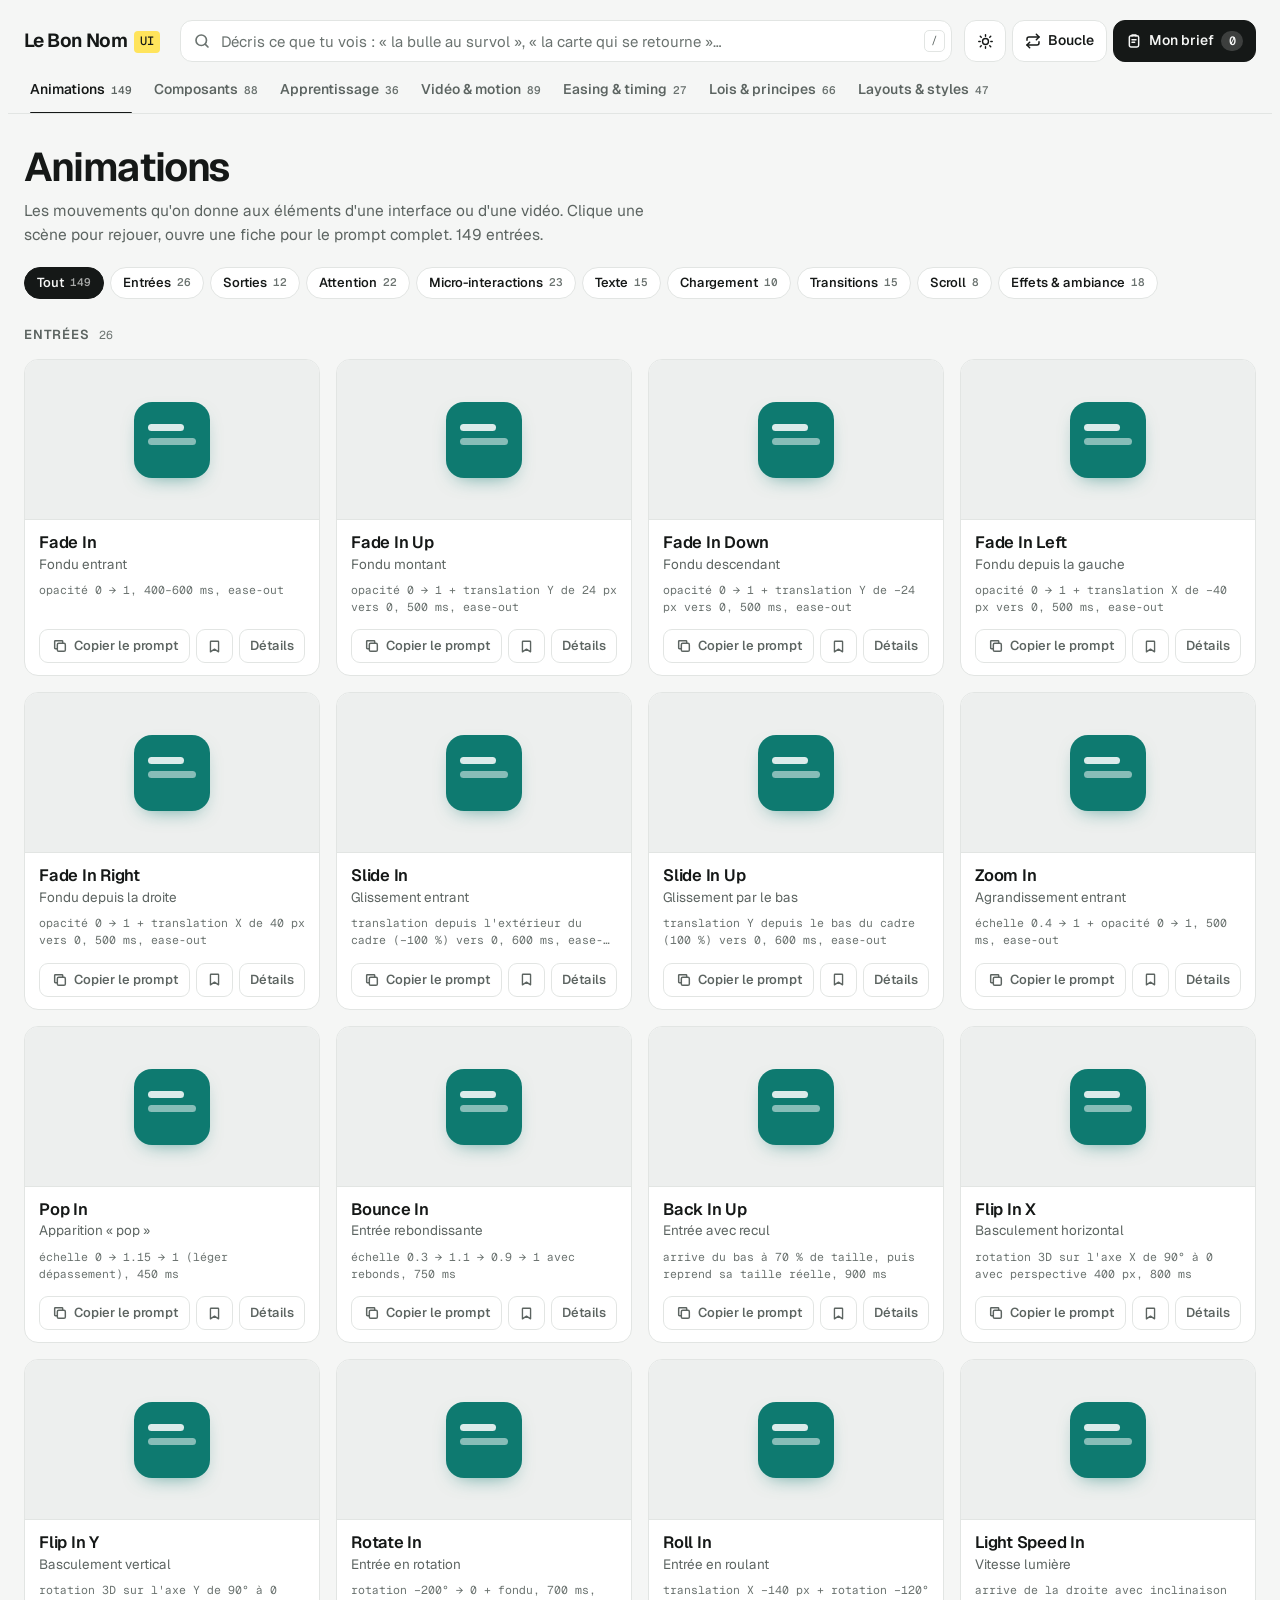
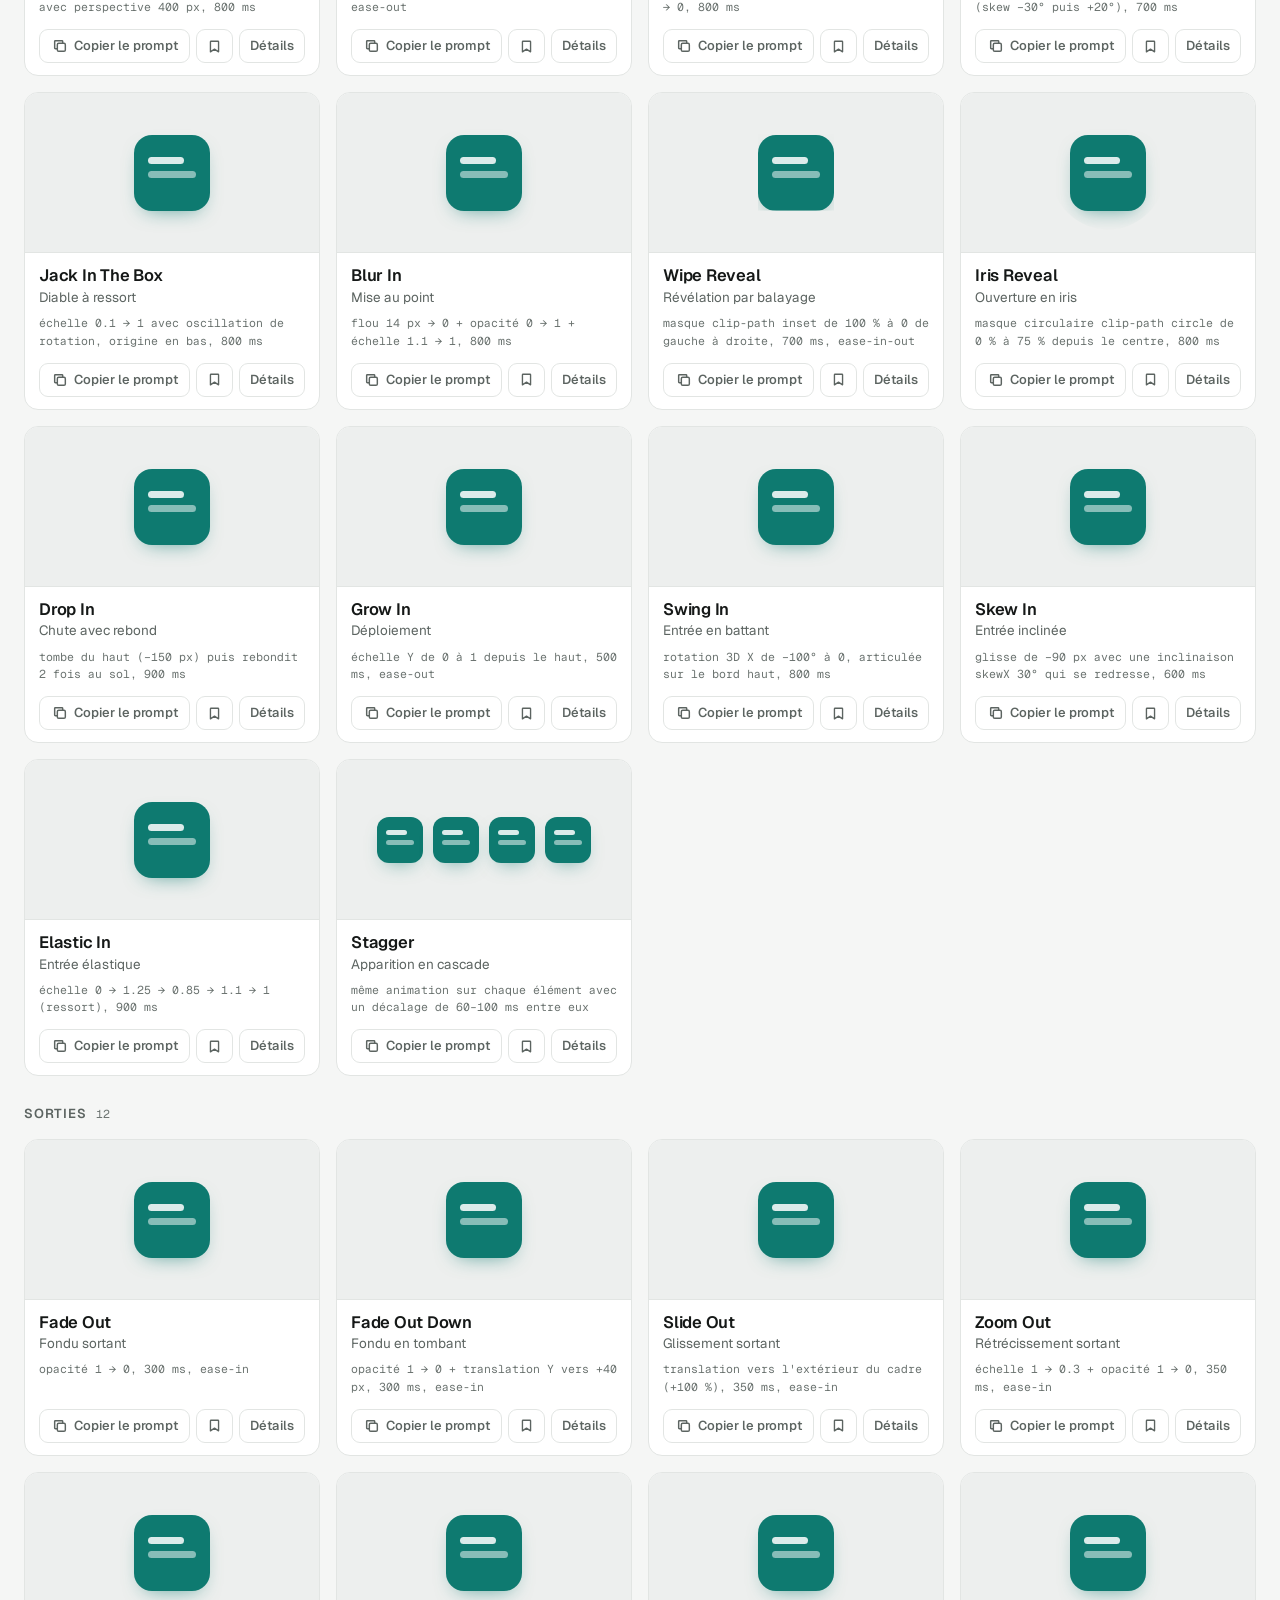
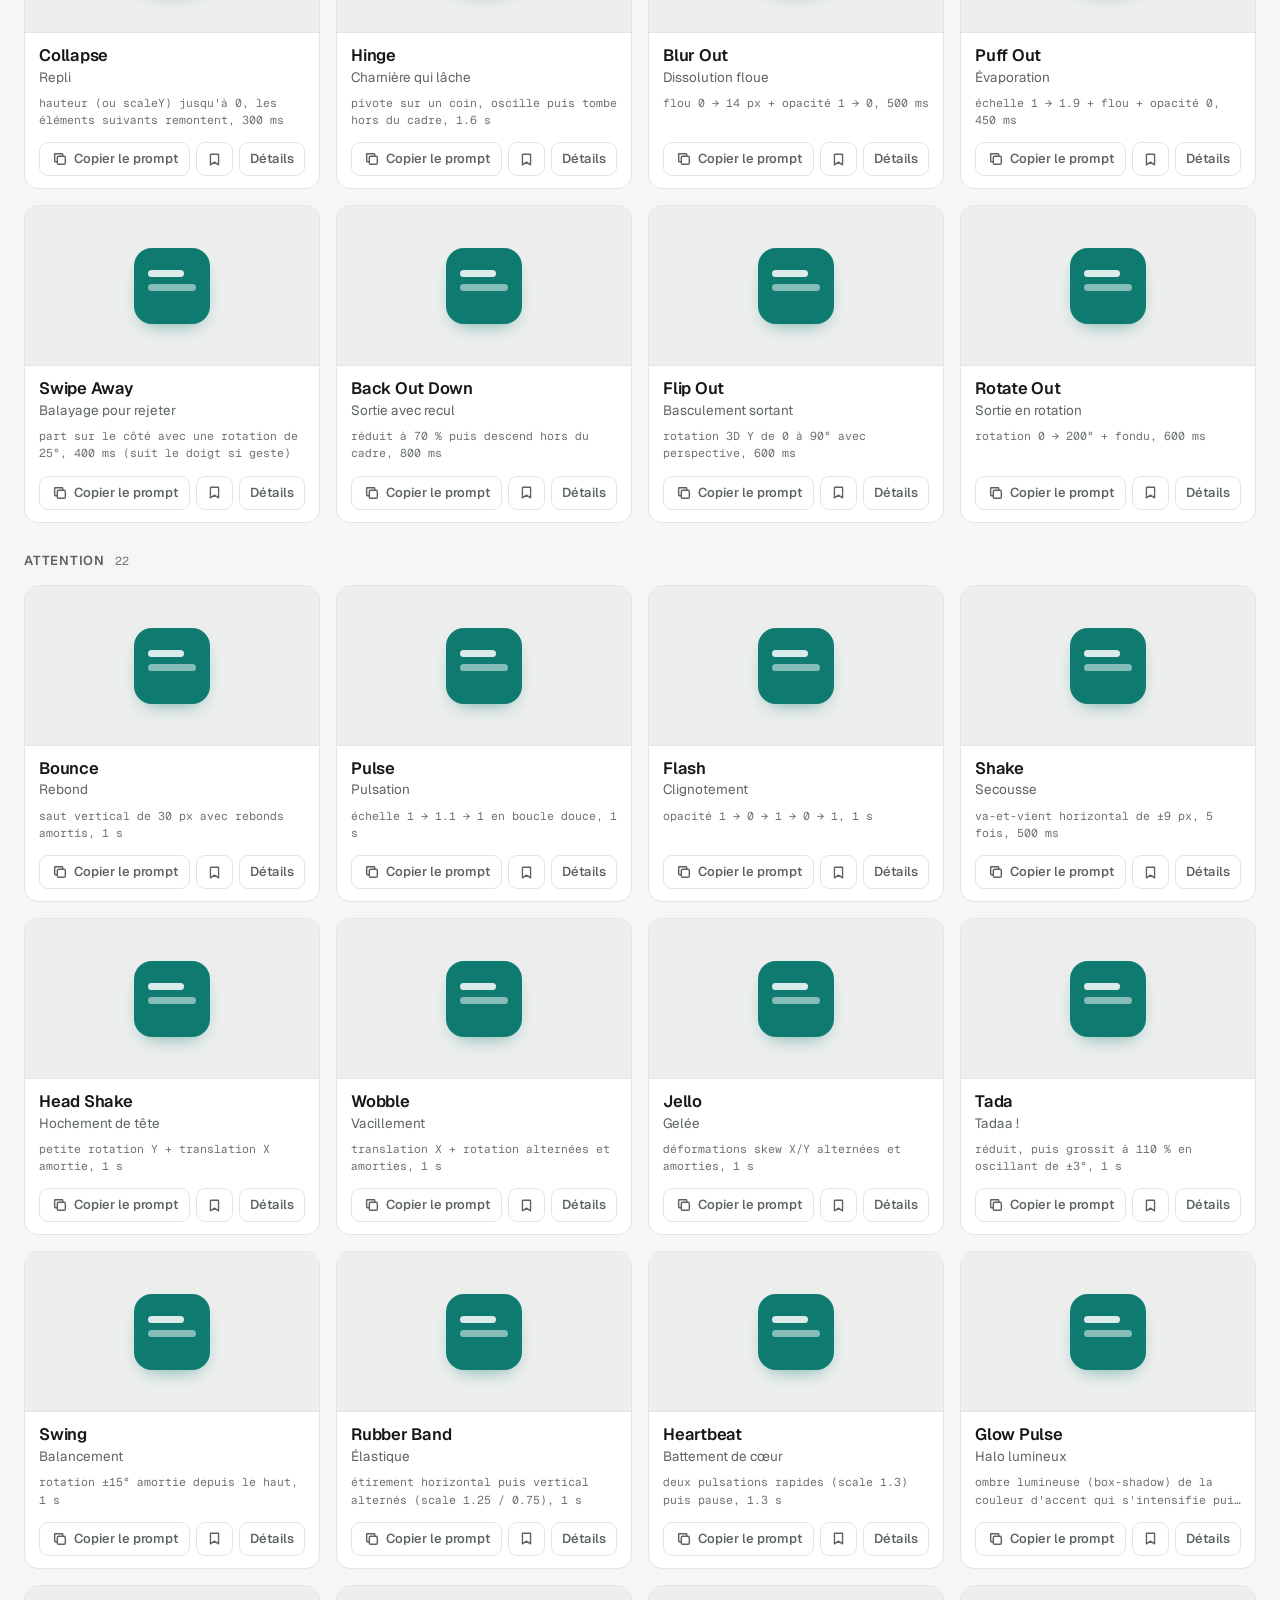
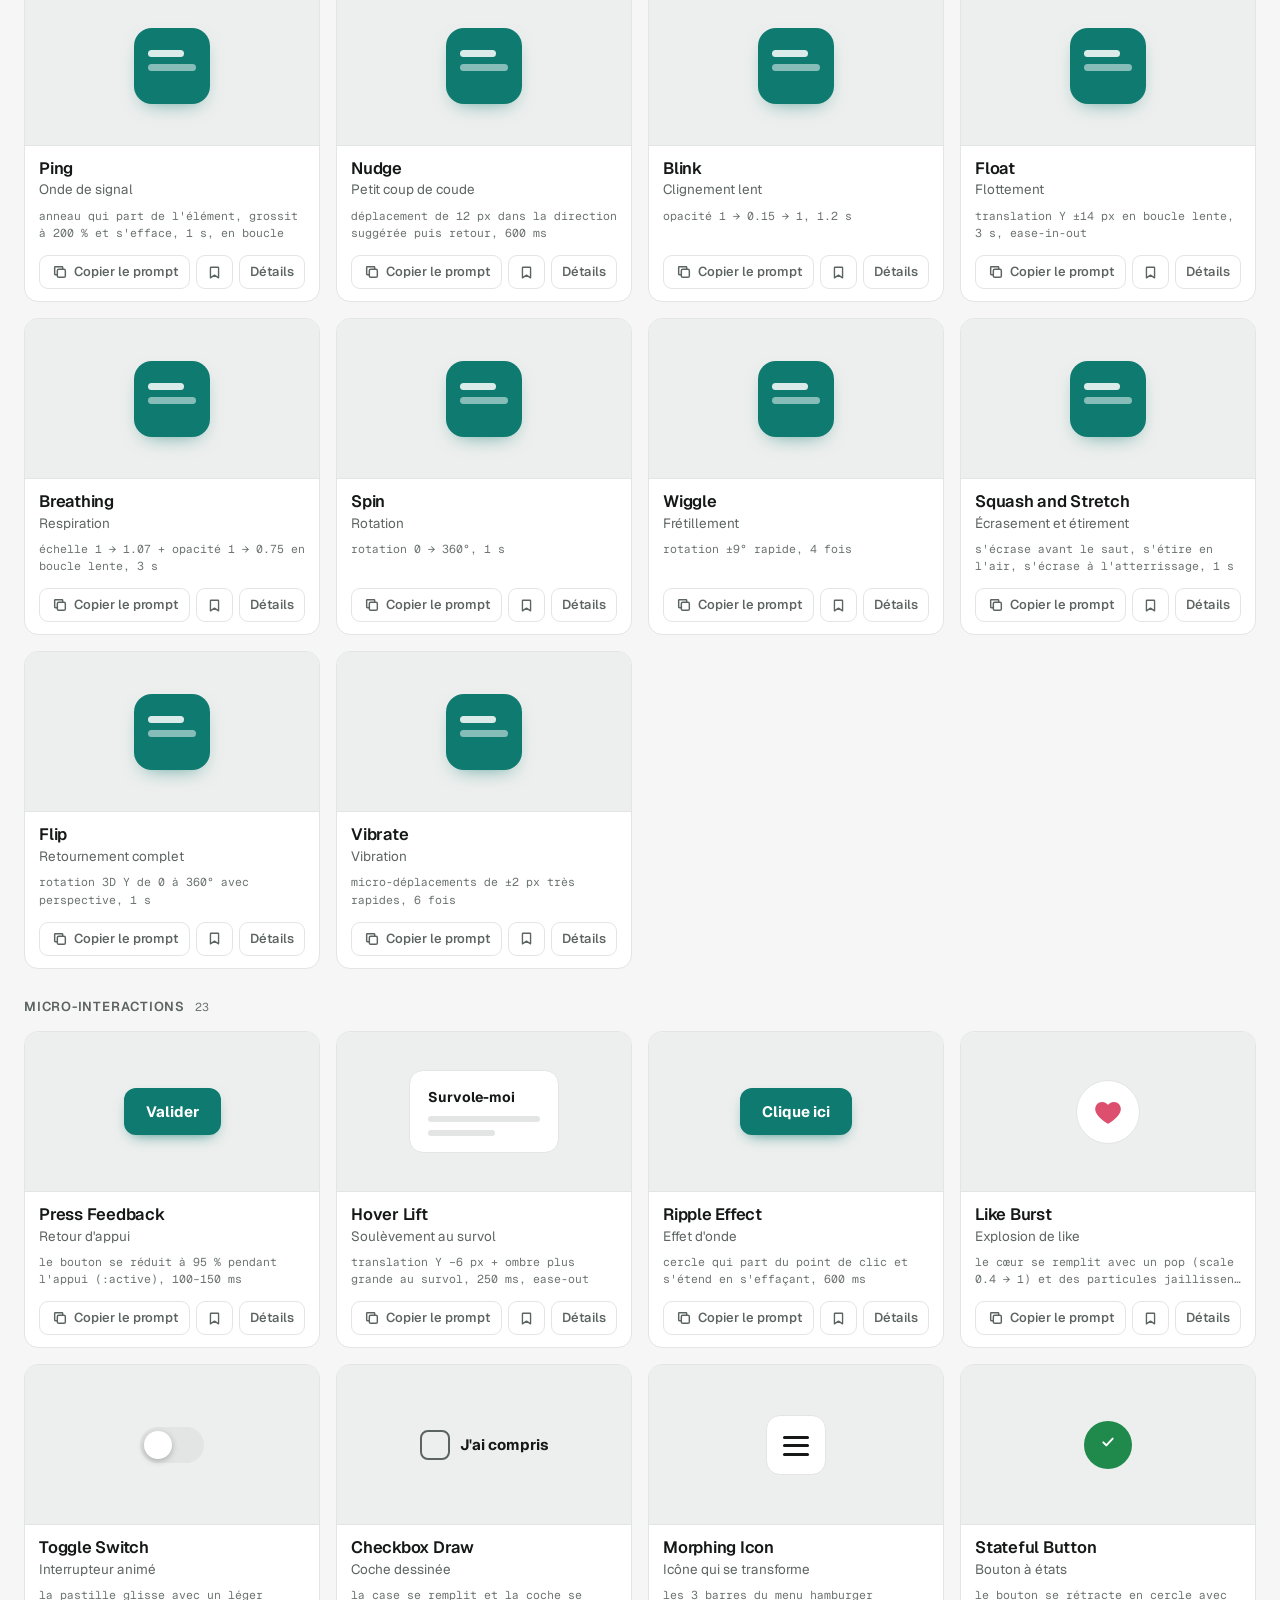
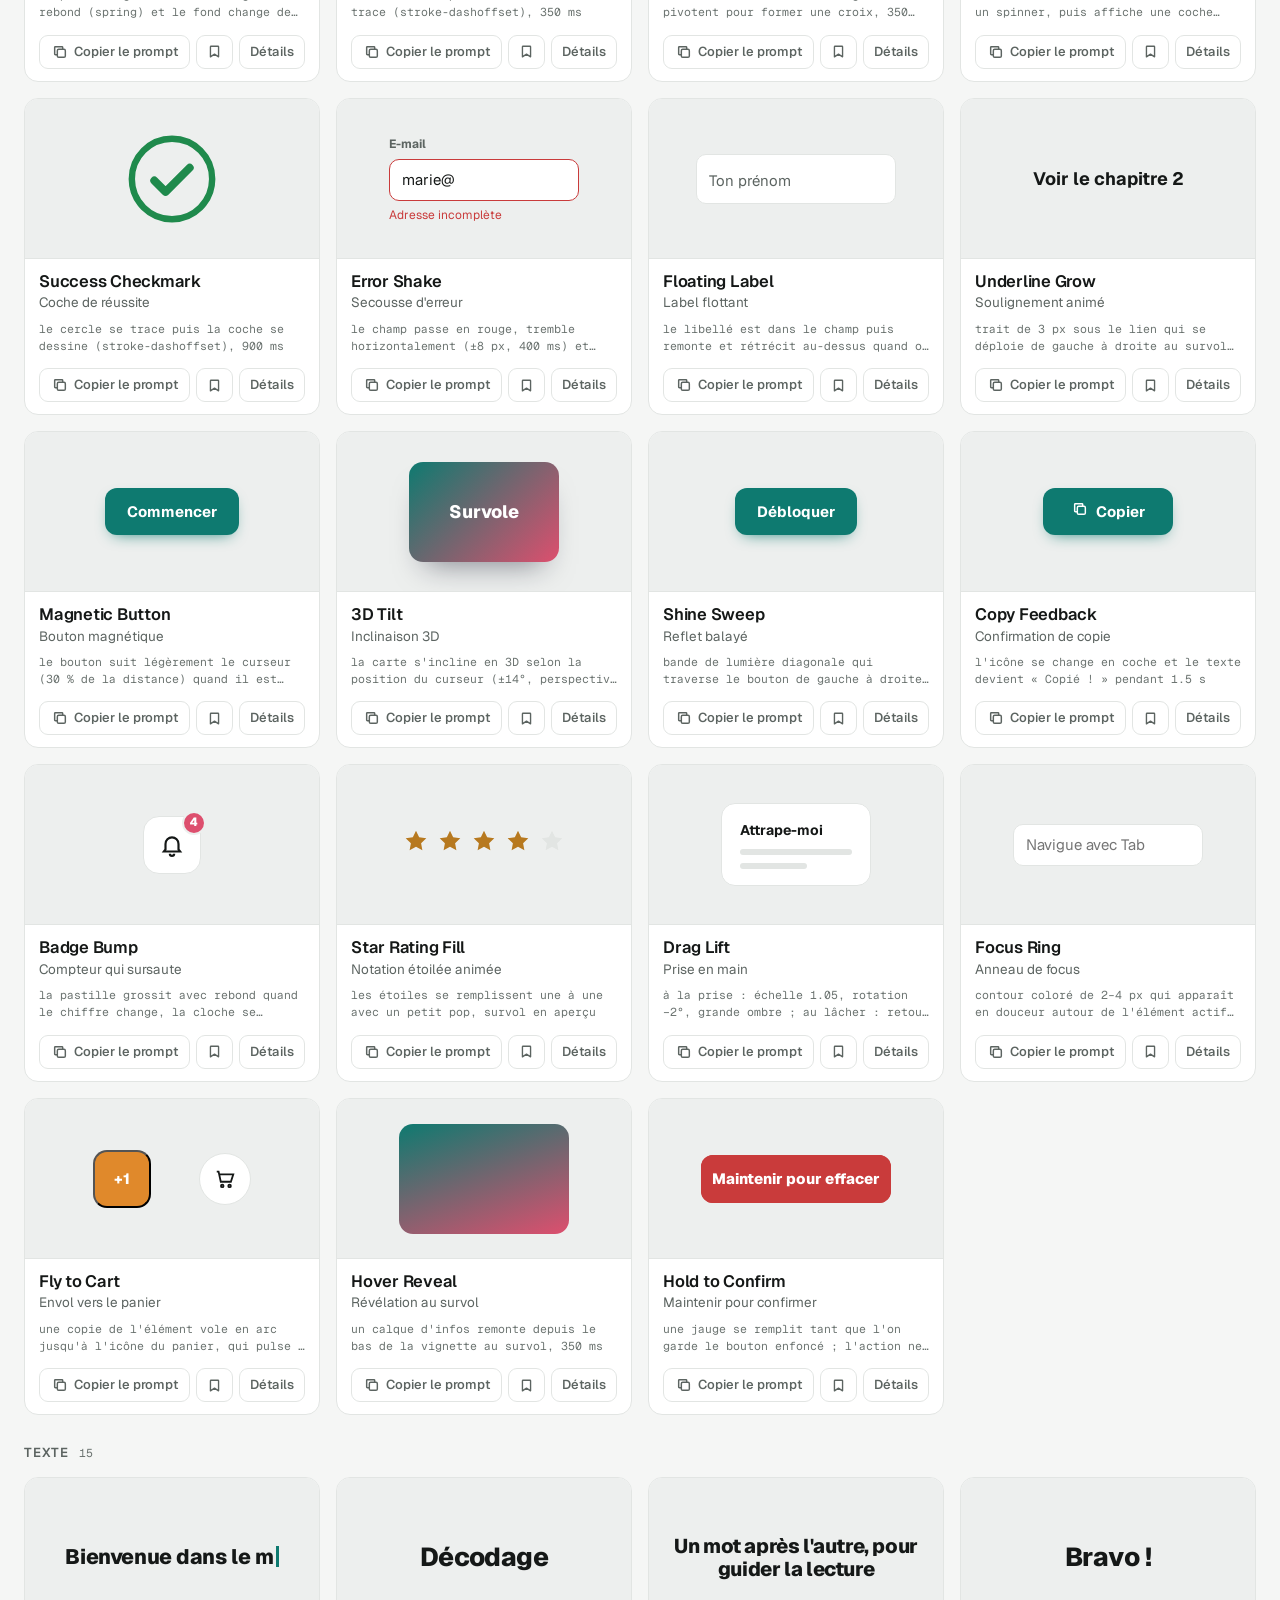
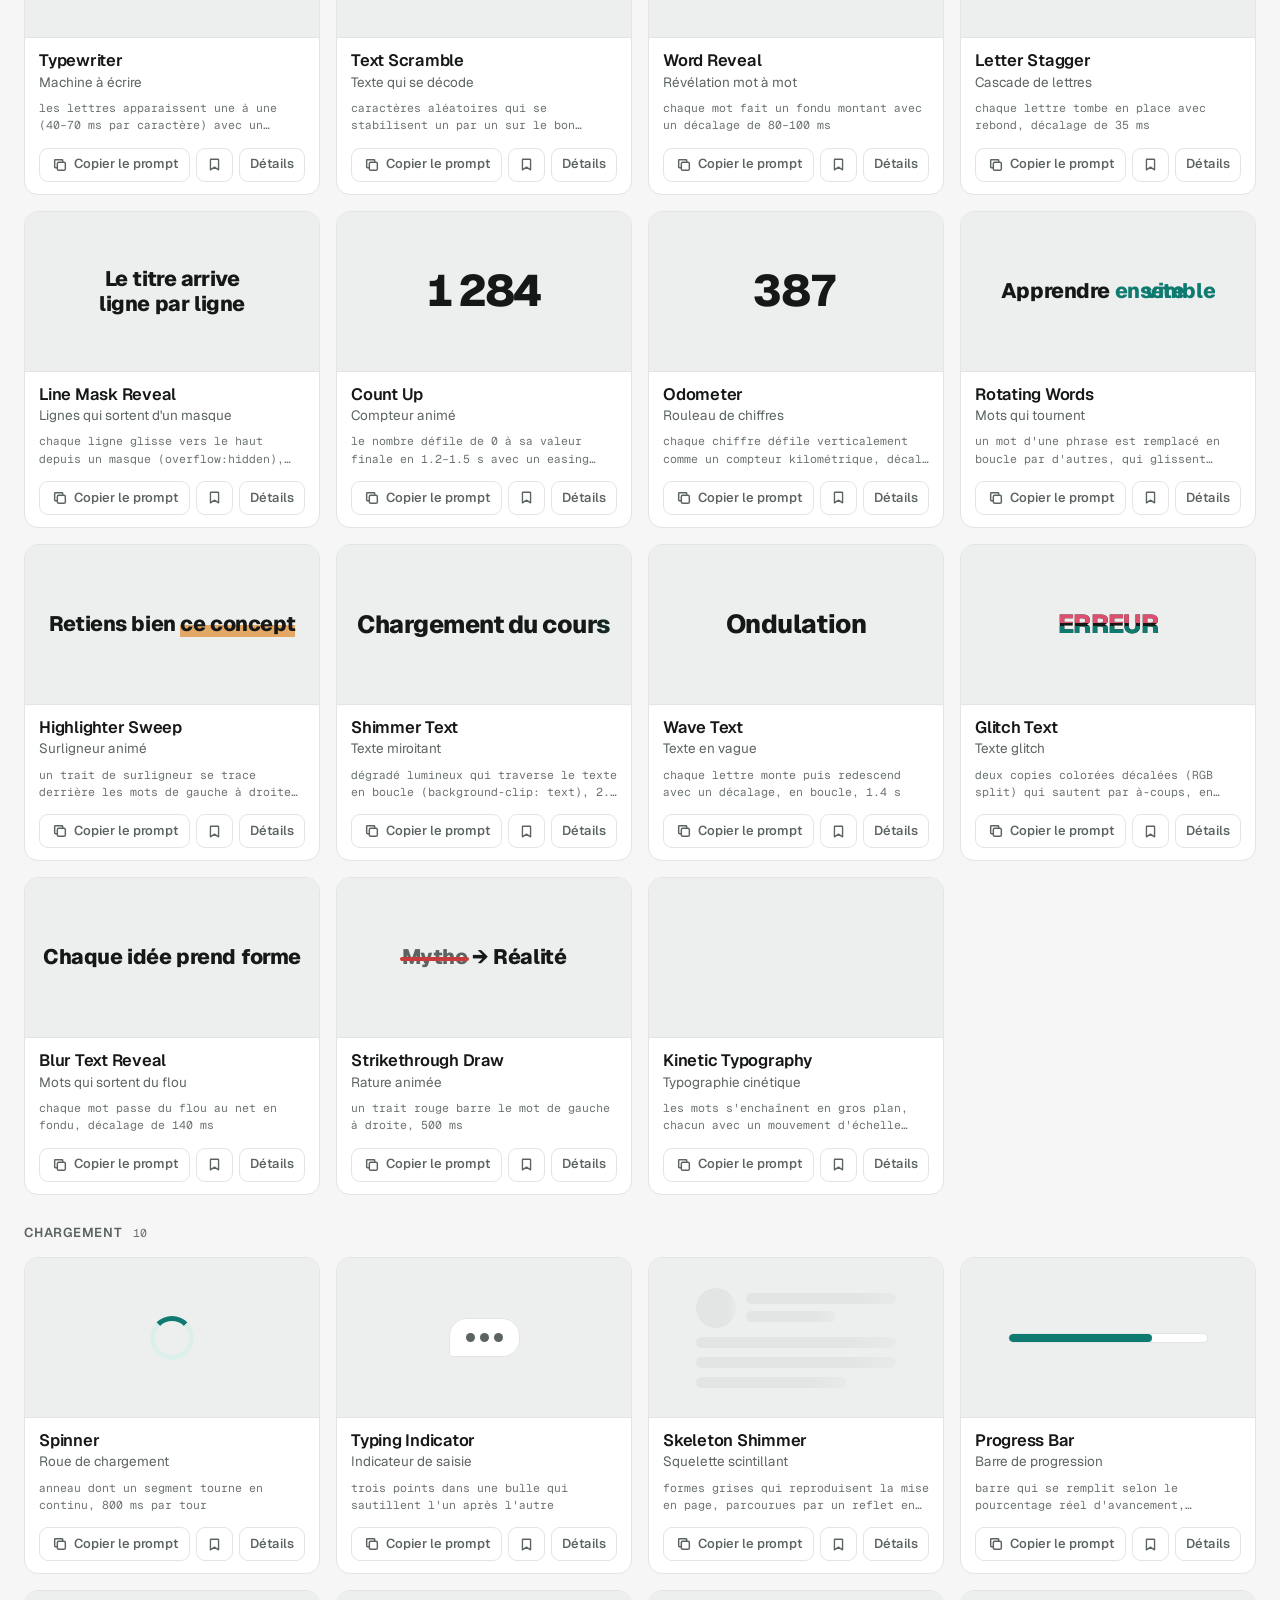
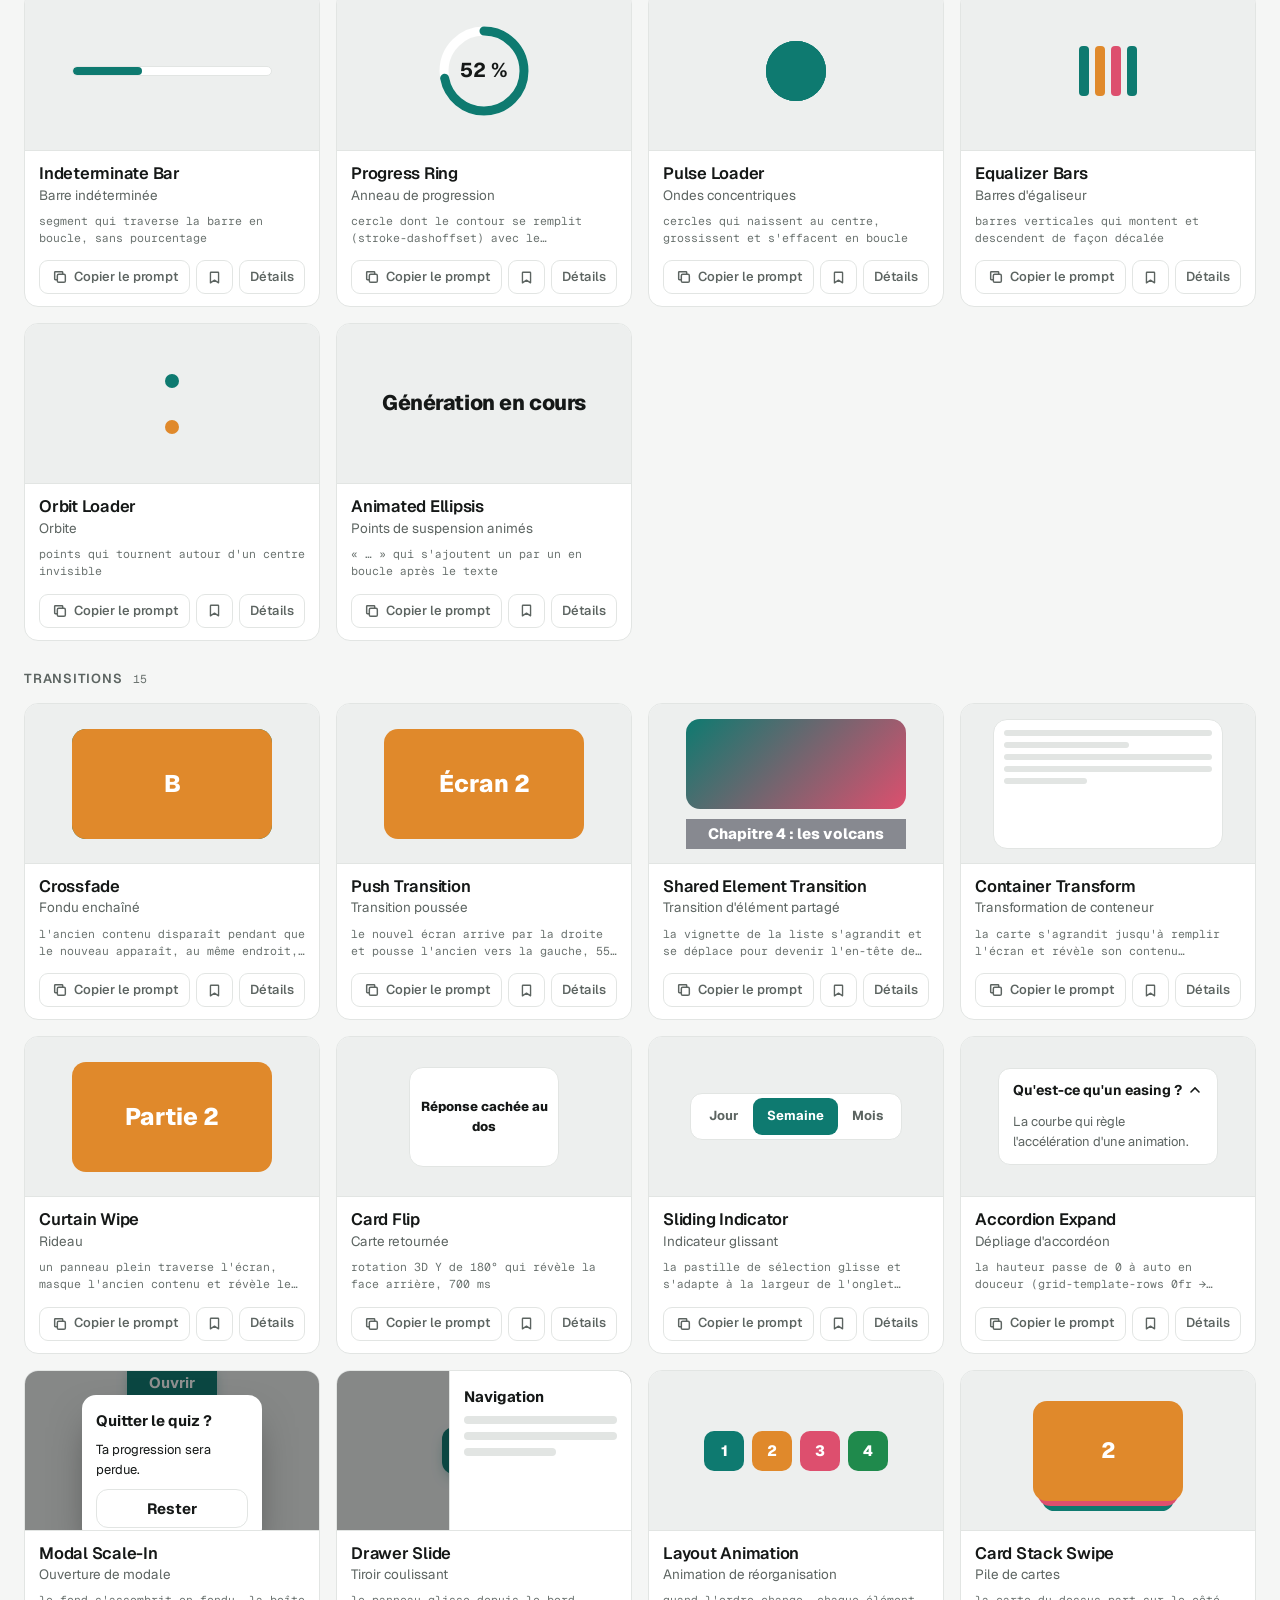
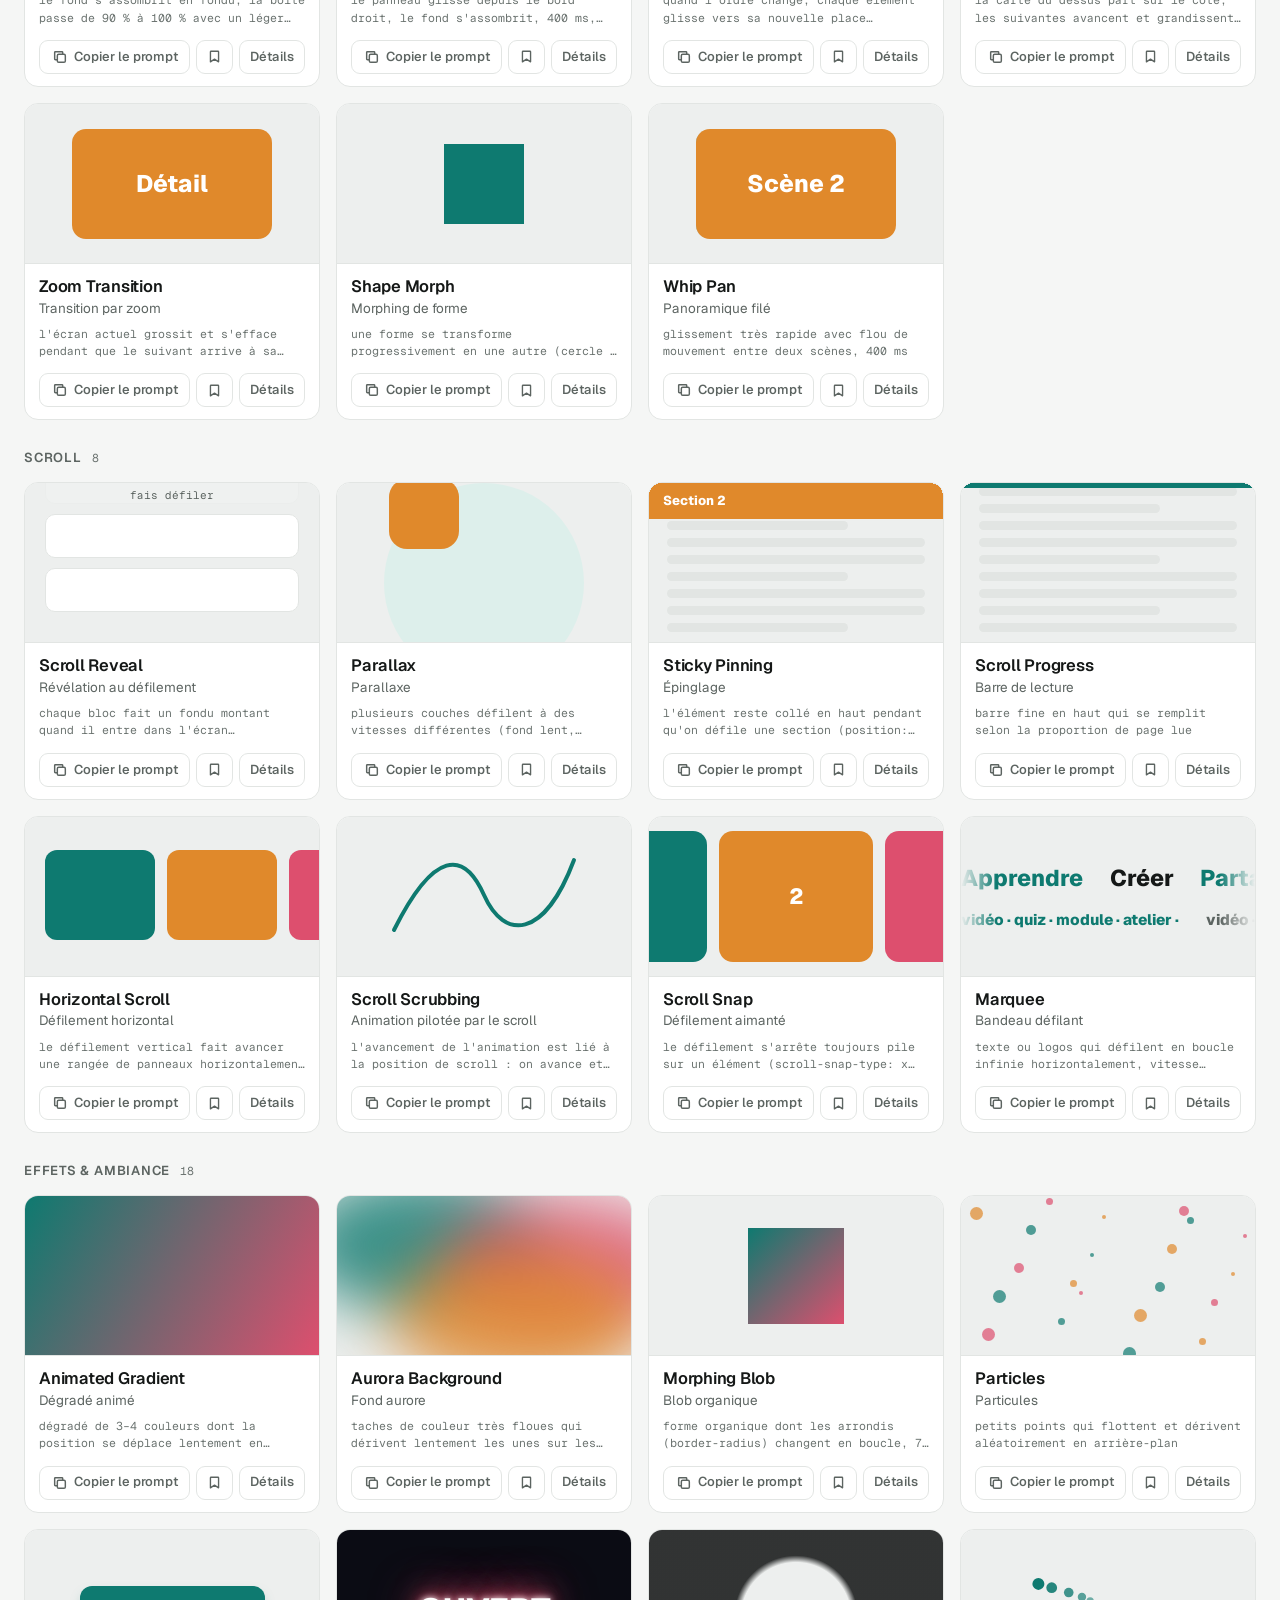
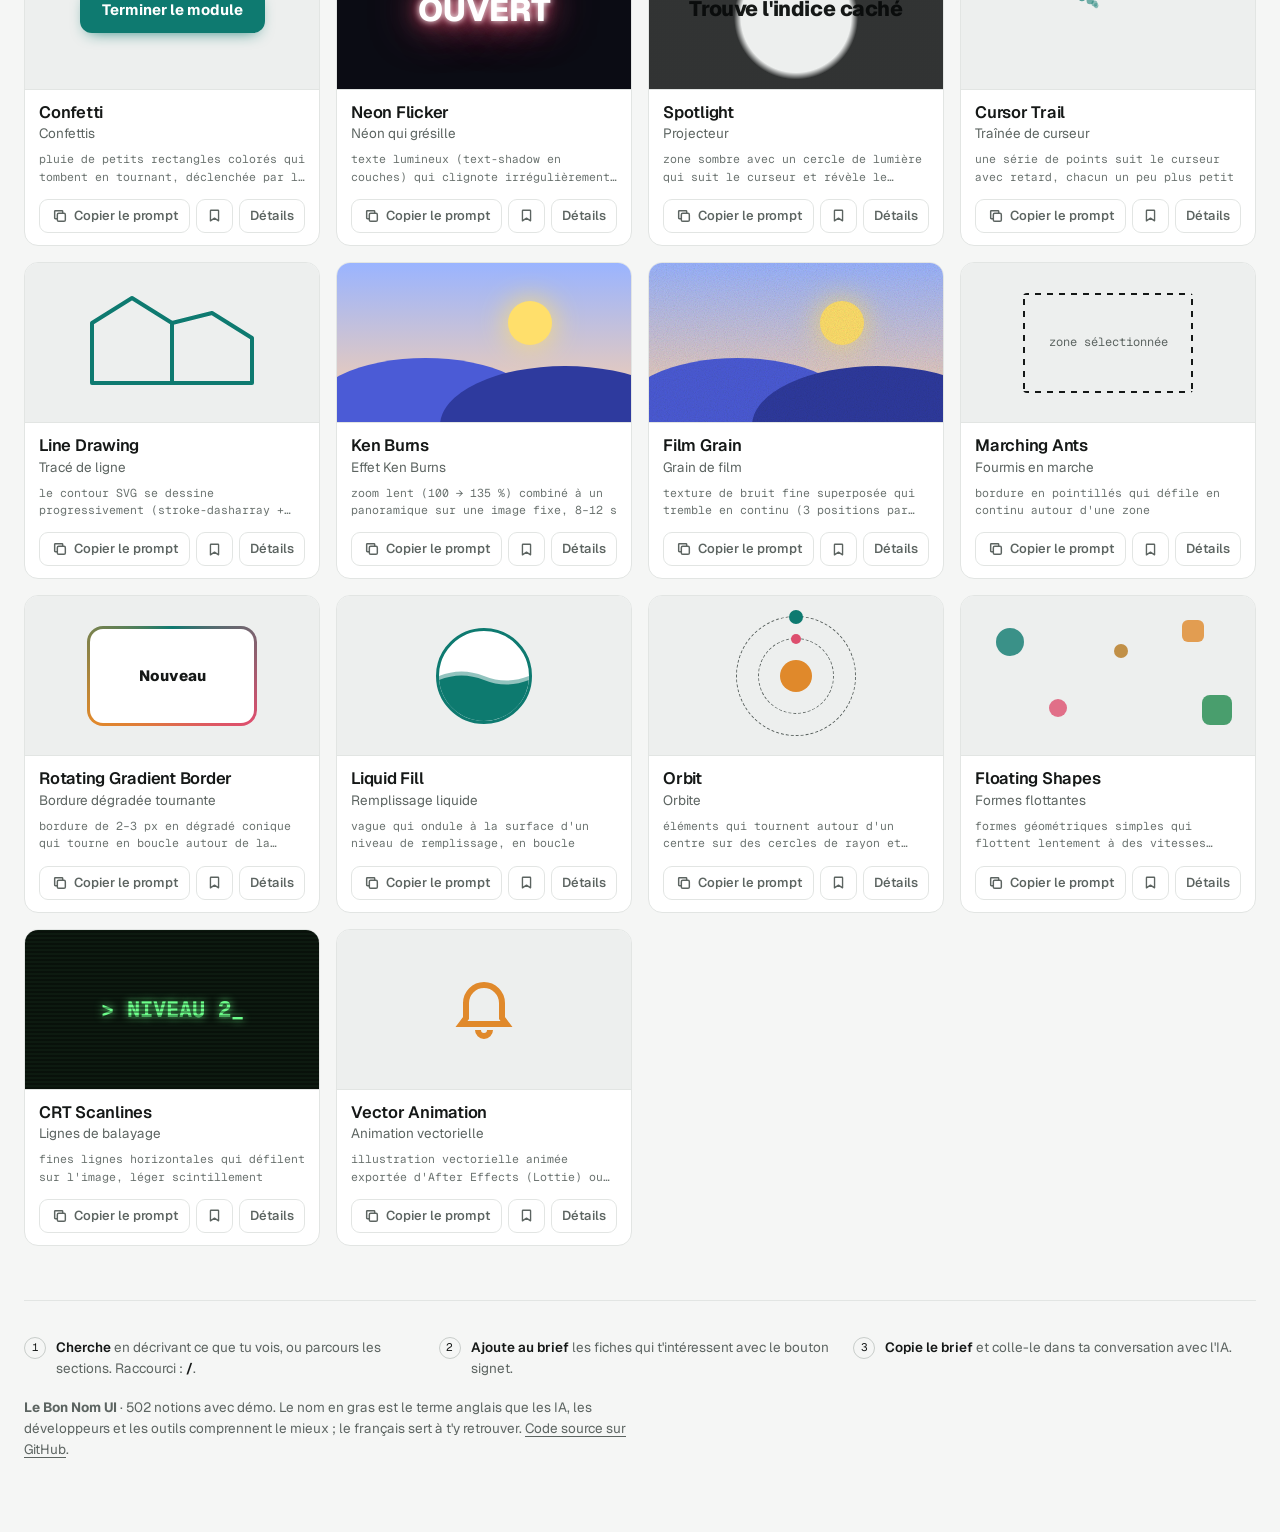
==== commit 71e8c749: "Liens mis à jour après le renommage du dépôt en le-bon-nom-ui Co-Authored-By: Claude Opus 5.5 <norep" ====
--- a/docs/index.html
+++ b/docs/index.html
@@ -1468,7 +1468,7 @@
       <li><span><b>Ajoute au brief</b> les fiches qui t'intéressent avec le bouton signet.</span></li>
       <li><span><b>Copie le brief</b> et colle-le dans ta conversation avec l'IA.</span></li>
     </ol>
-    <p><b>Le Bon Nom UI</b> · <span id="total"></span> notions avec démo. Le nom en gras est le terme anglais que les IA, les développeurs et les outils comprennent le mieux ; le français sert à t'y retrouver. <a href="https://github.com/IdrissiAlii/le-bon-mot-ui" target="_blank" rel="noopener">Code source sur GitHub</a>.</p>
+    <p><b>Le Bon Nom UI</b> · <span id="total"></span> notions avec démo. Le nom en gras est le terme anglais que les IA, les développeurs et les outils comprennent le mieux ; le français sert à t'y retrouver. <a href="https://github.com/IdrissiAlii/le-bon-nom-ui" target="_blank" rel="noopener">Code source sur GitHub</a>.</p>
   </footer>
 </main>
 <div id="scrim" class="scrim" hidden></div>
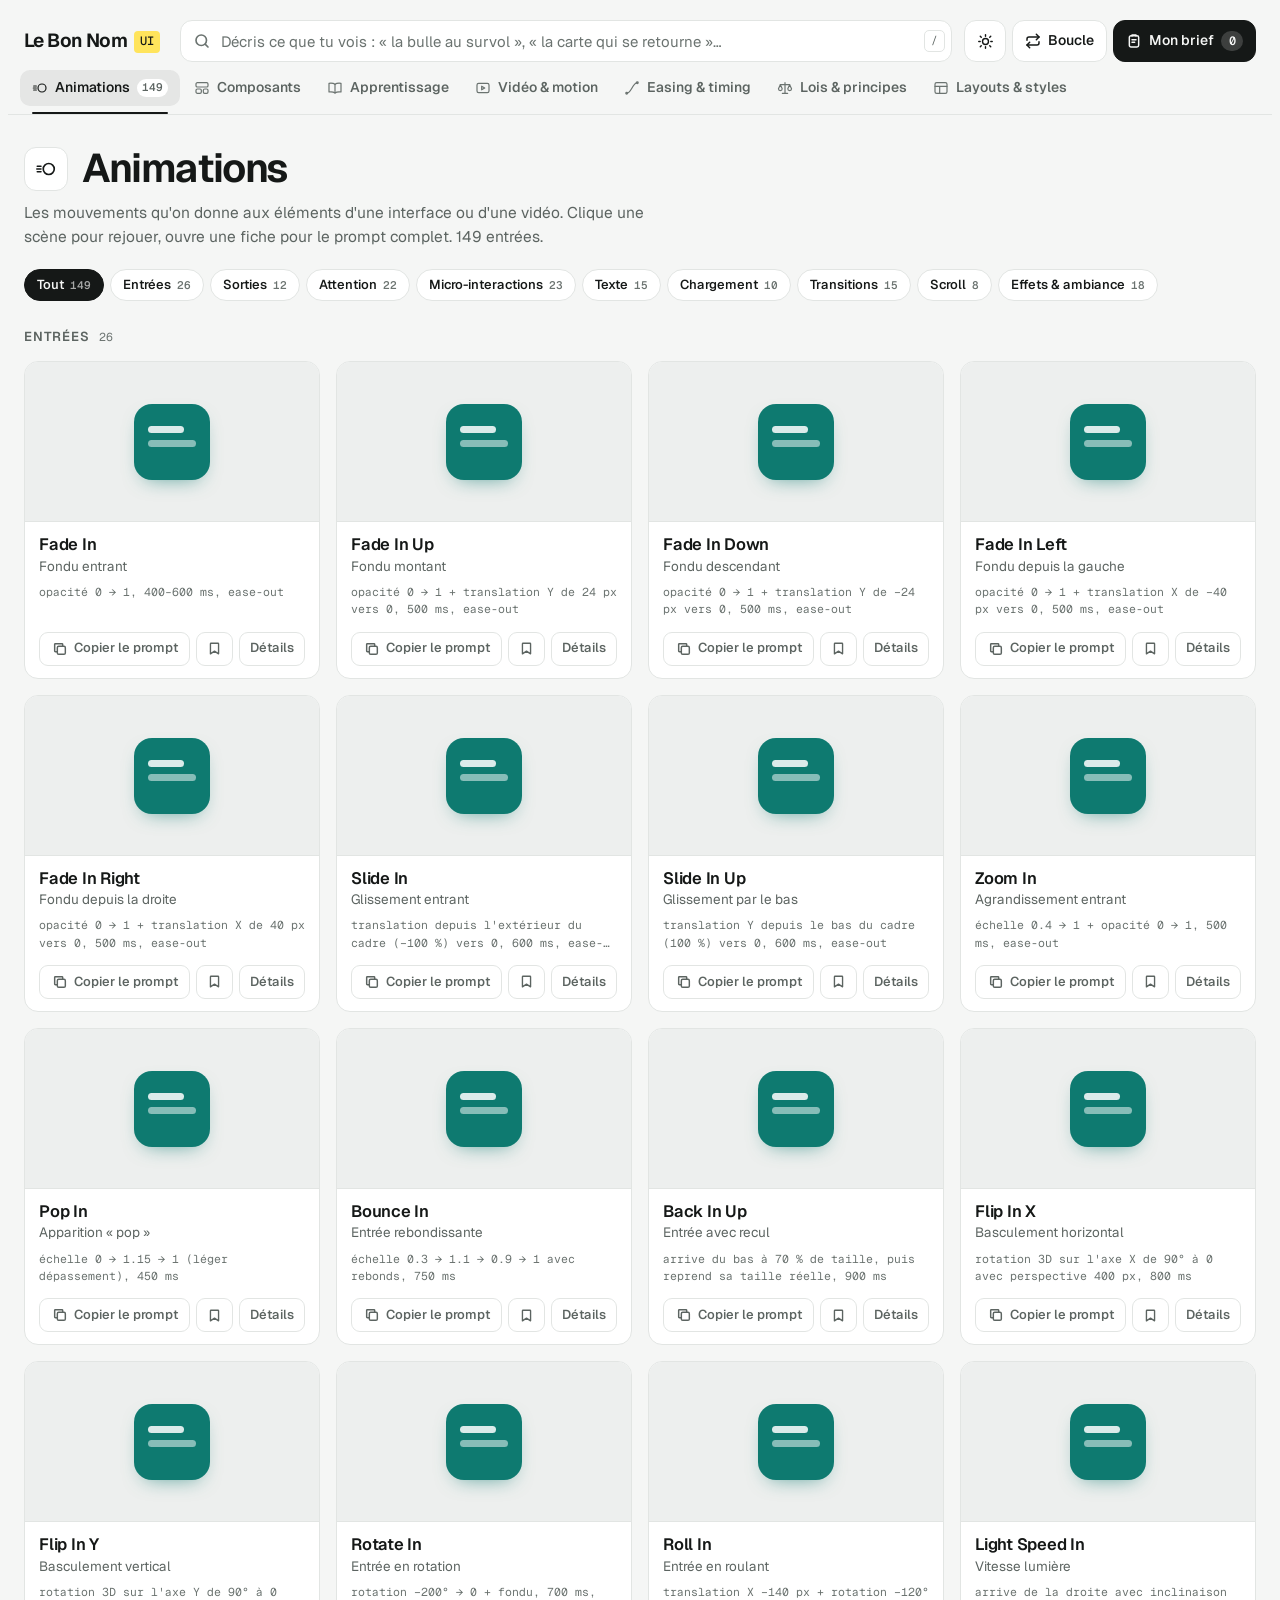
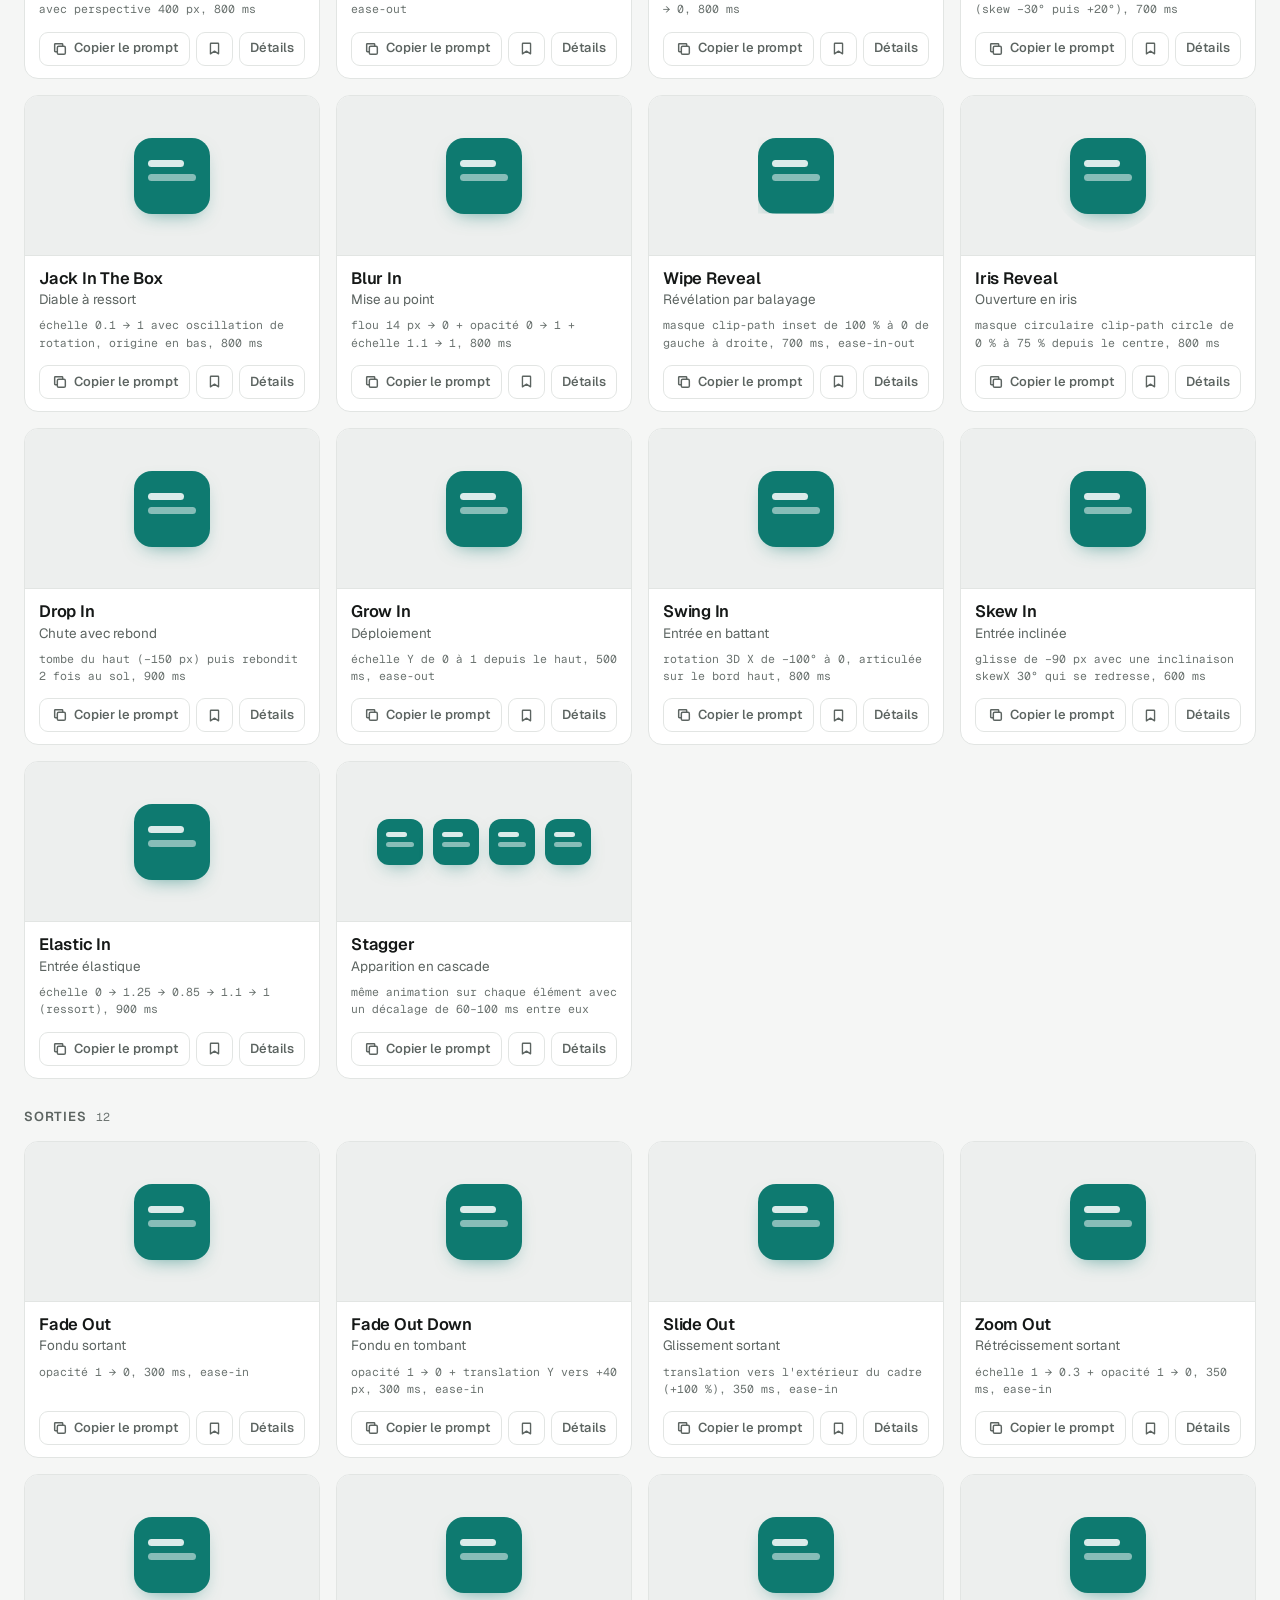
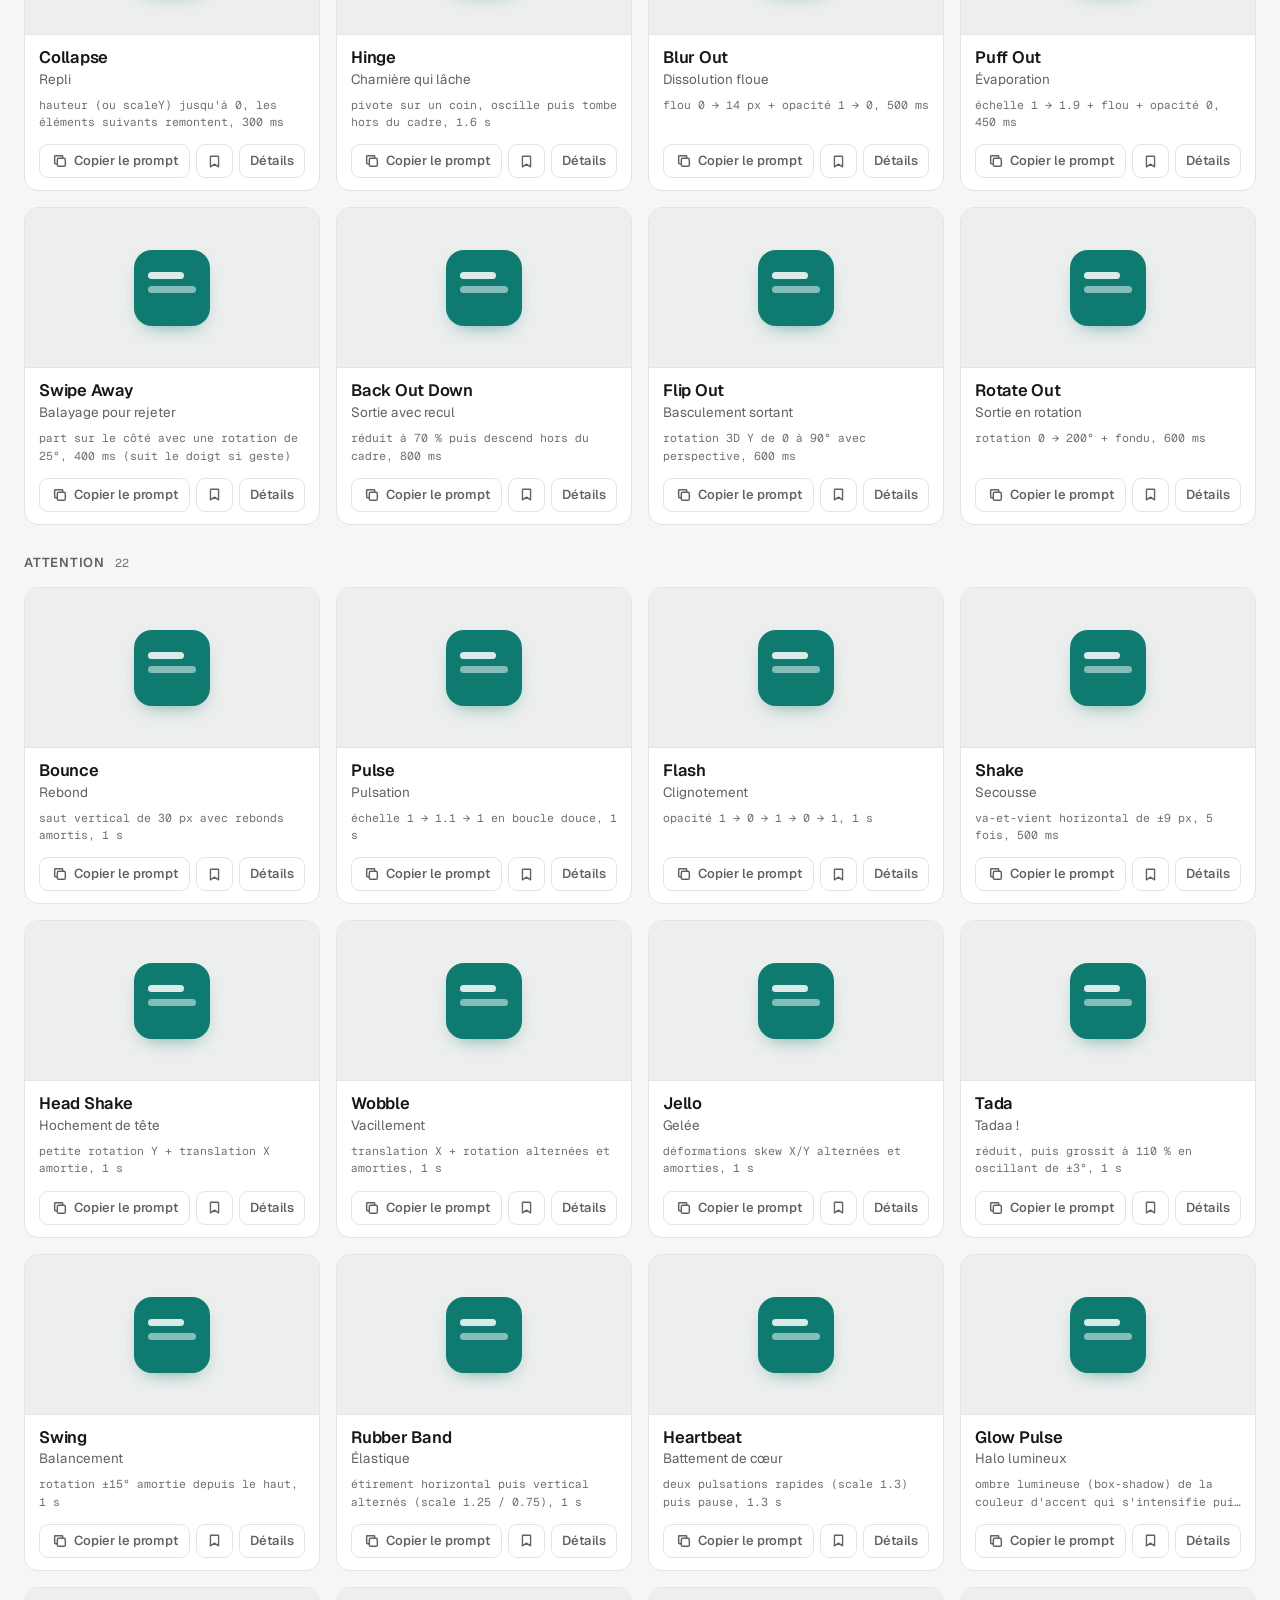
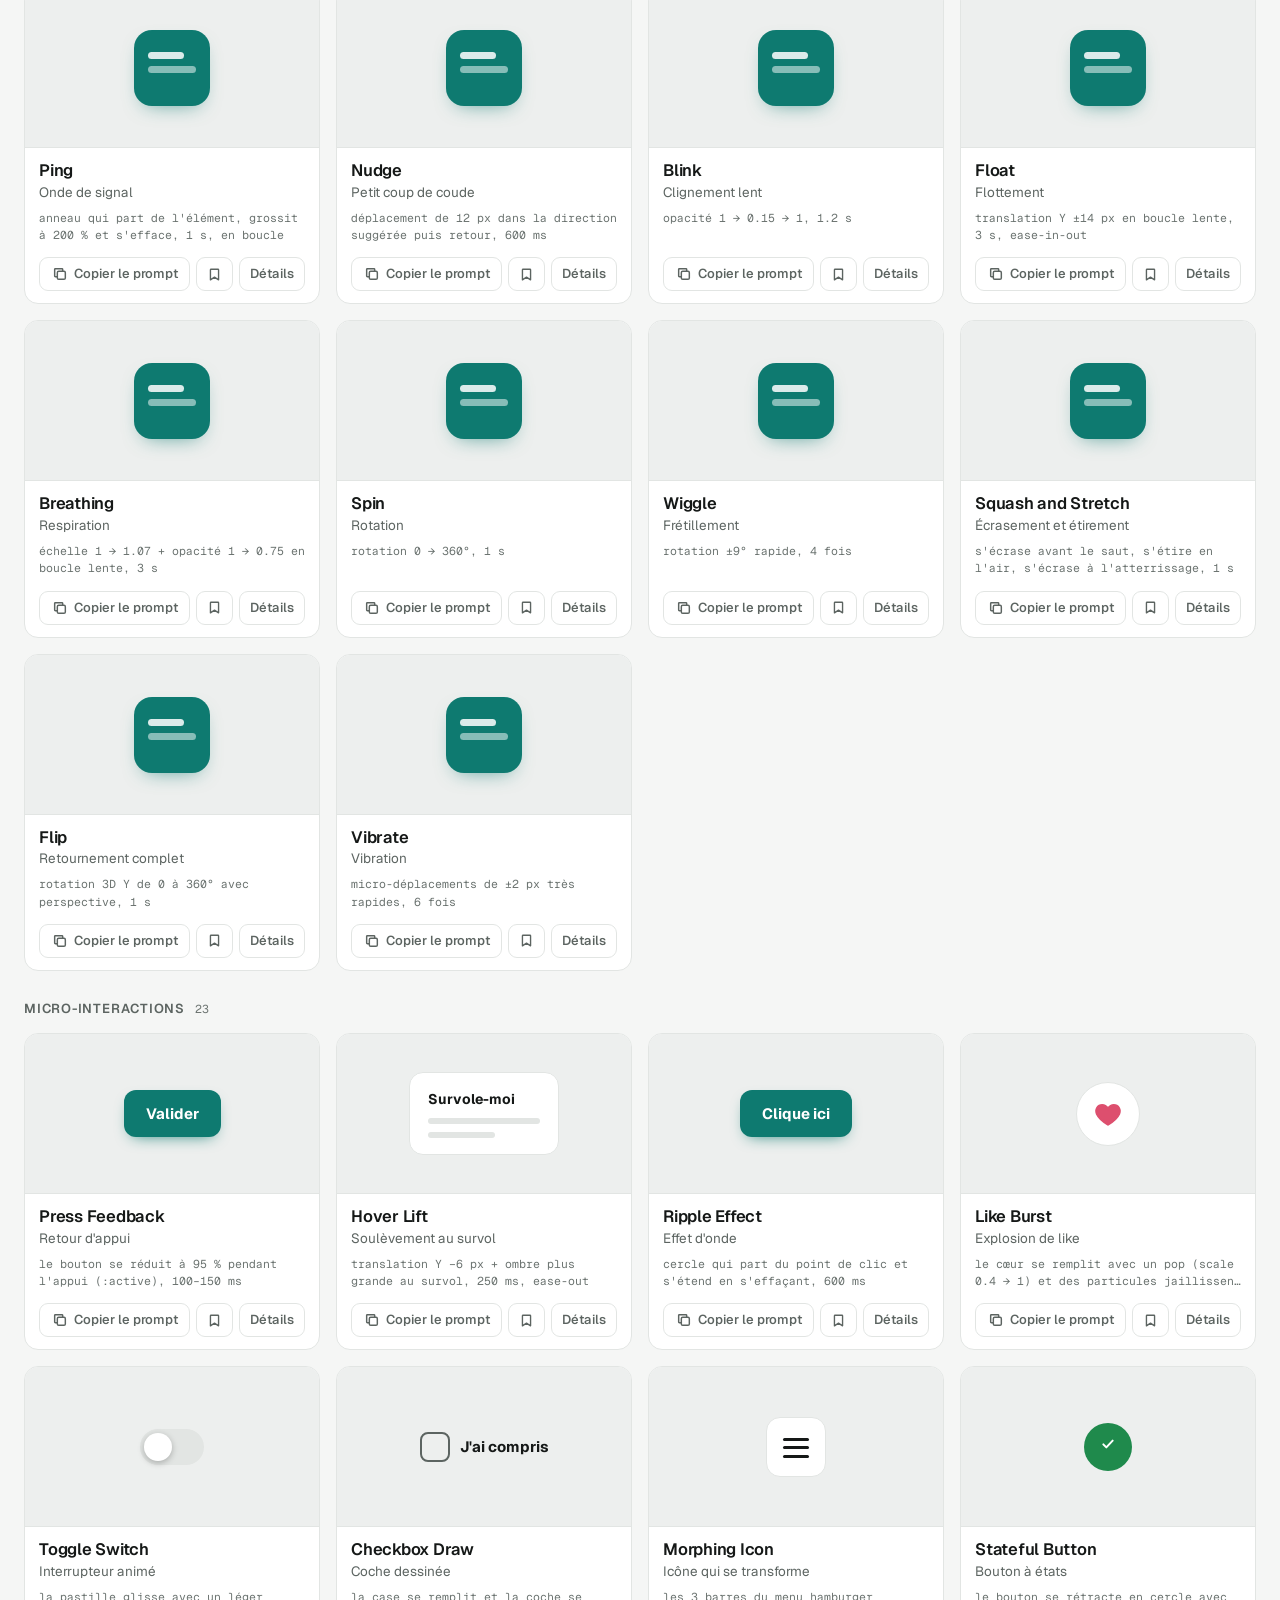
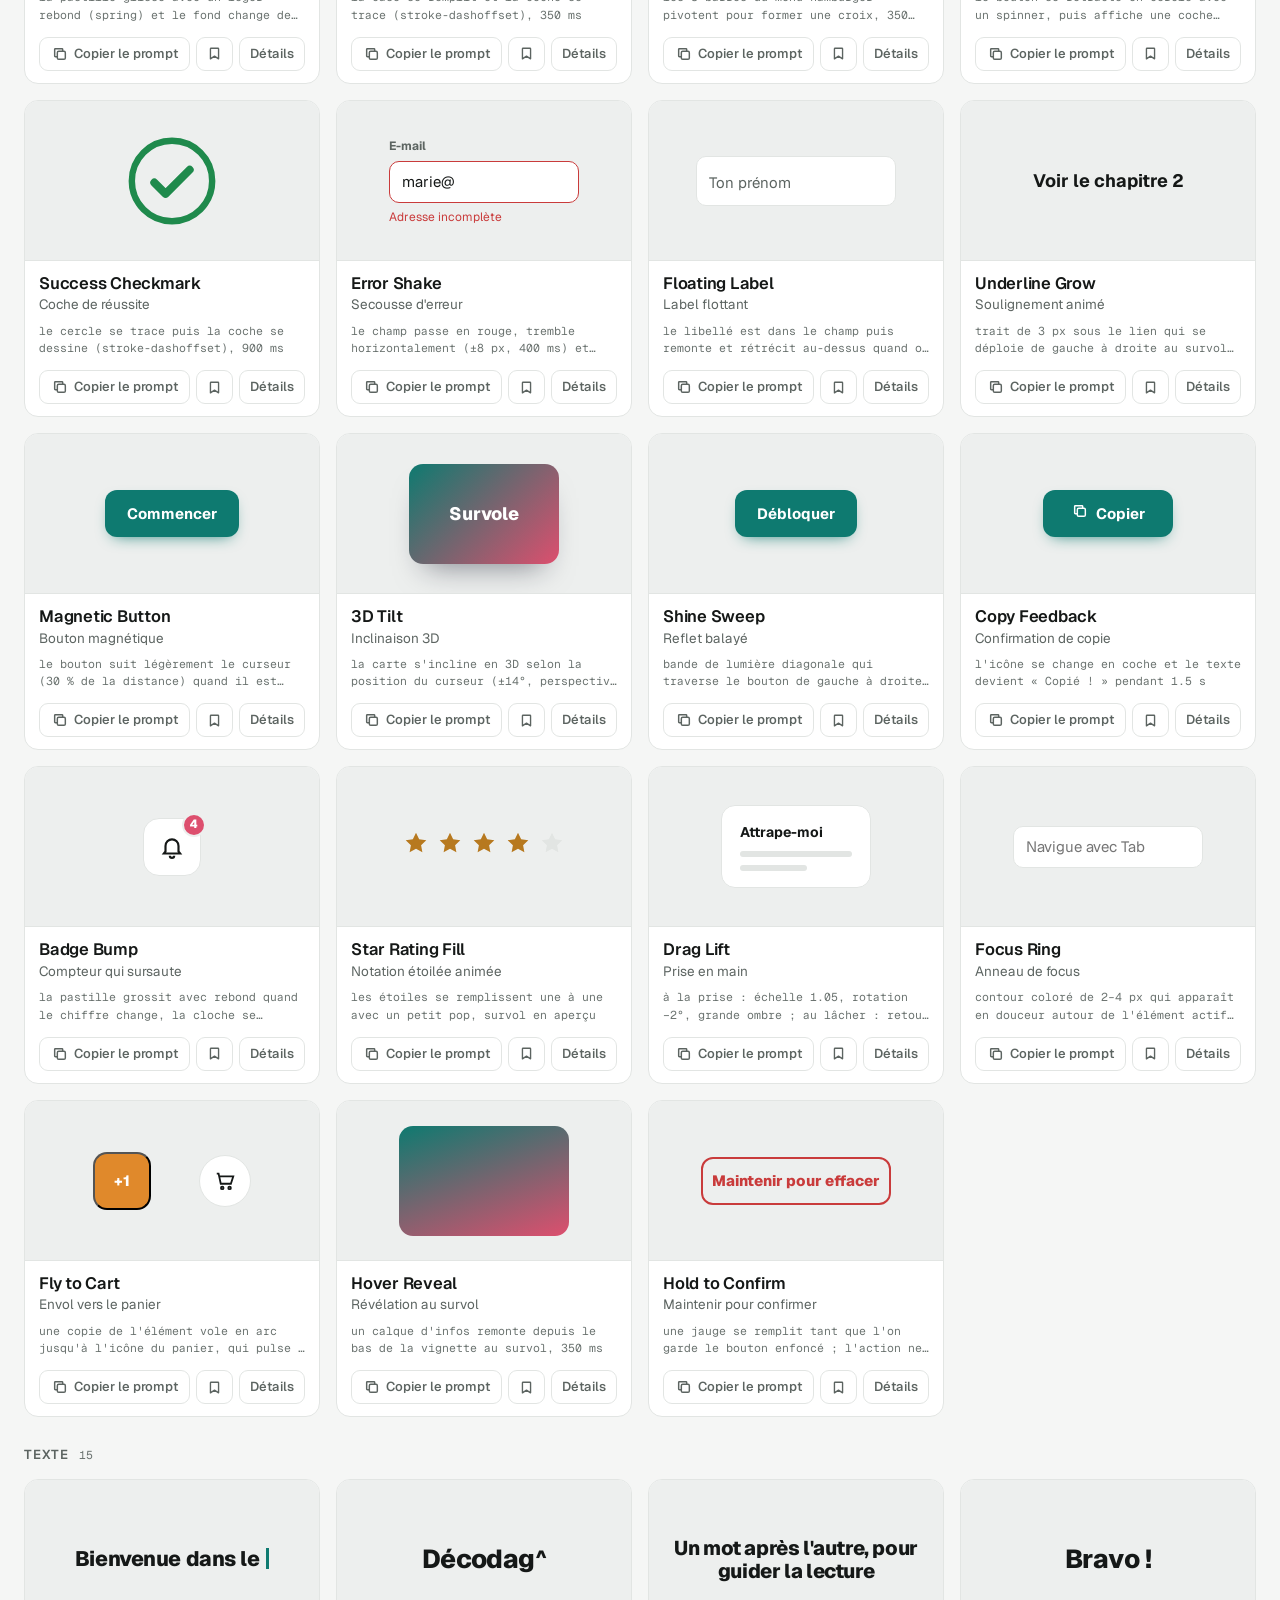
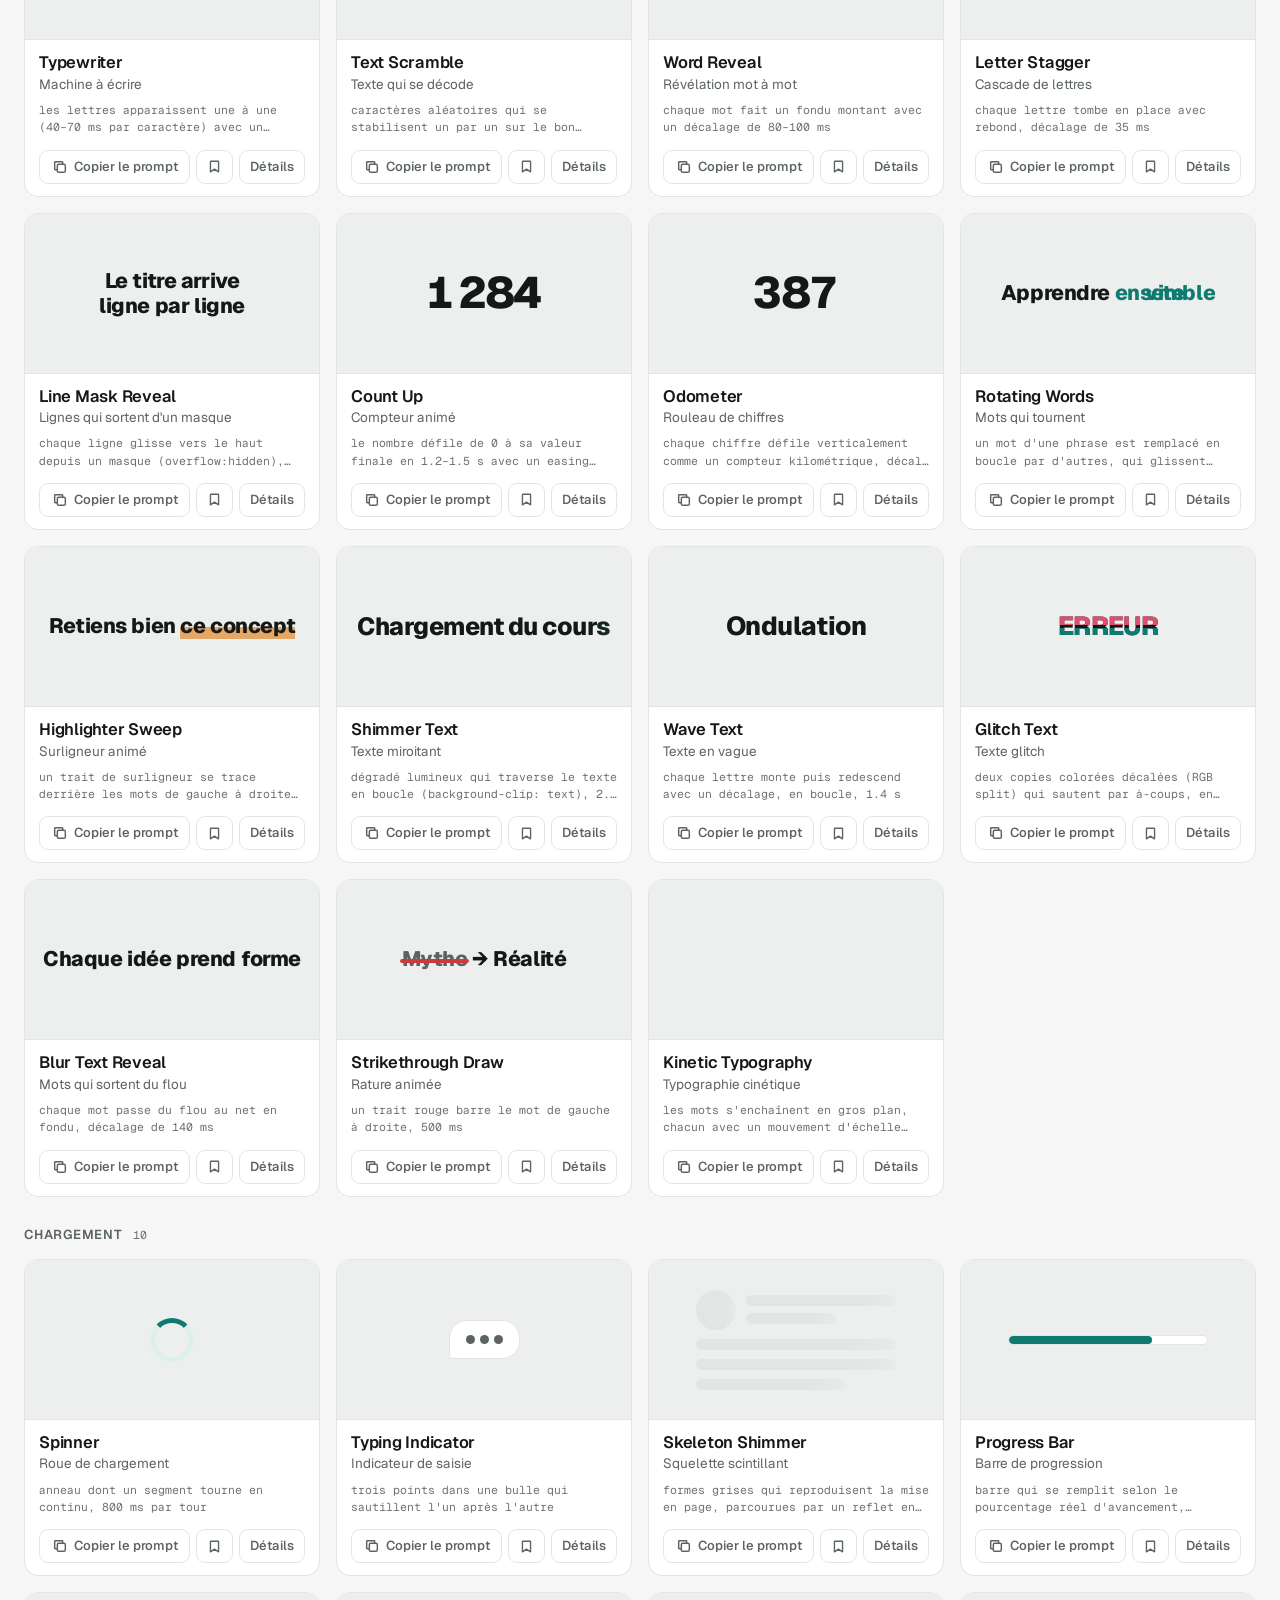
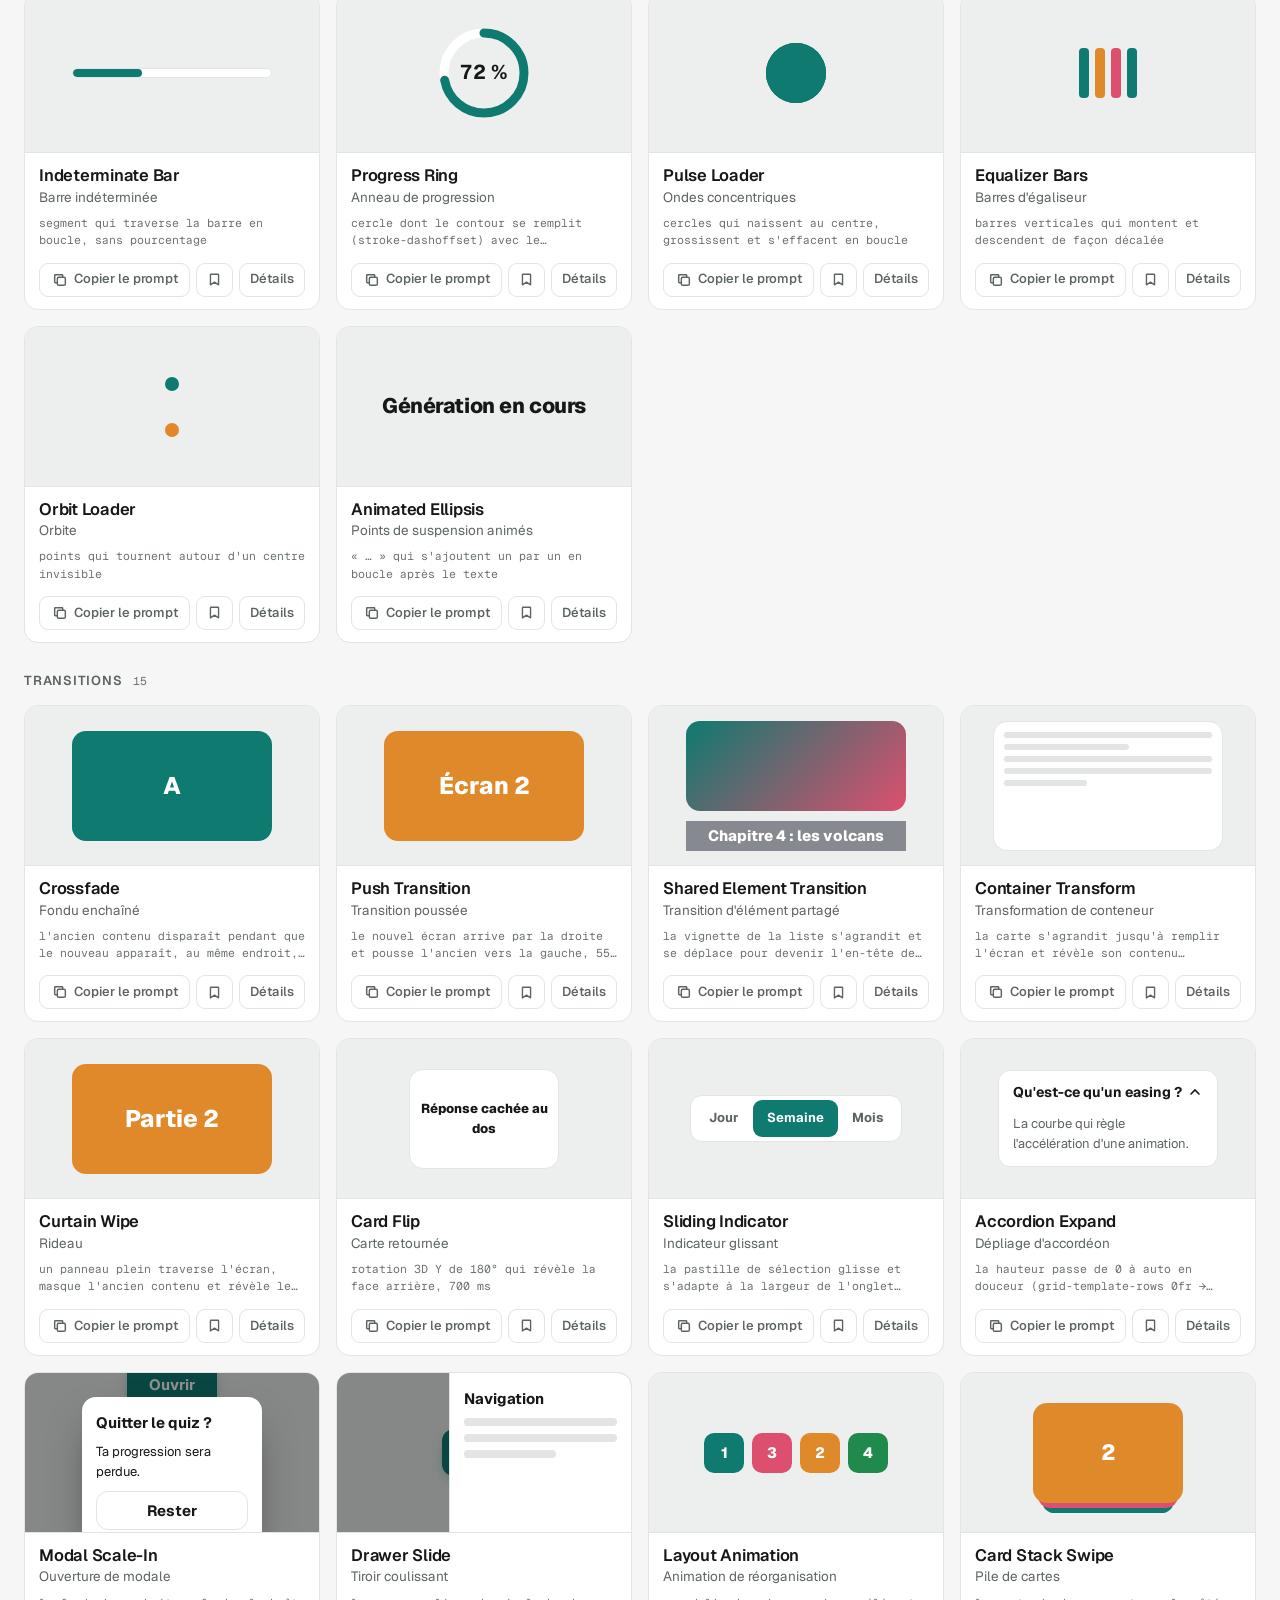
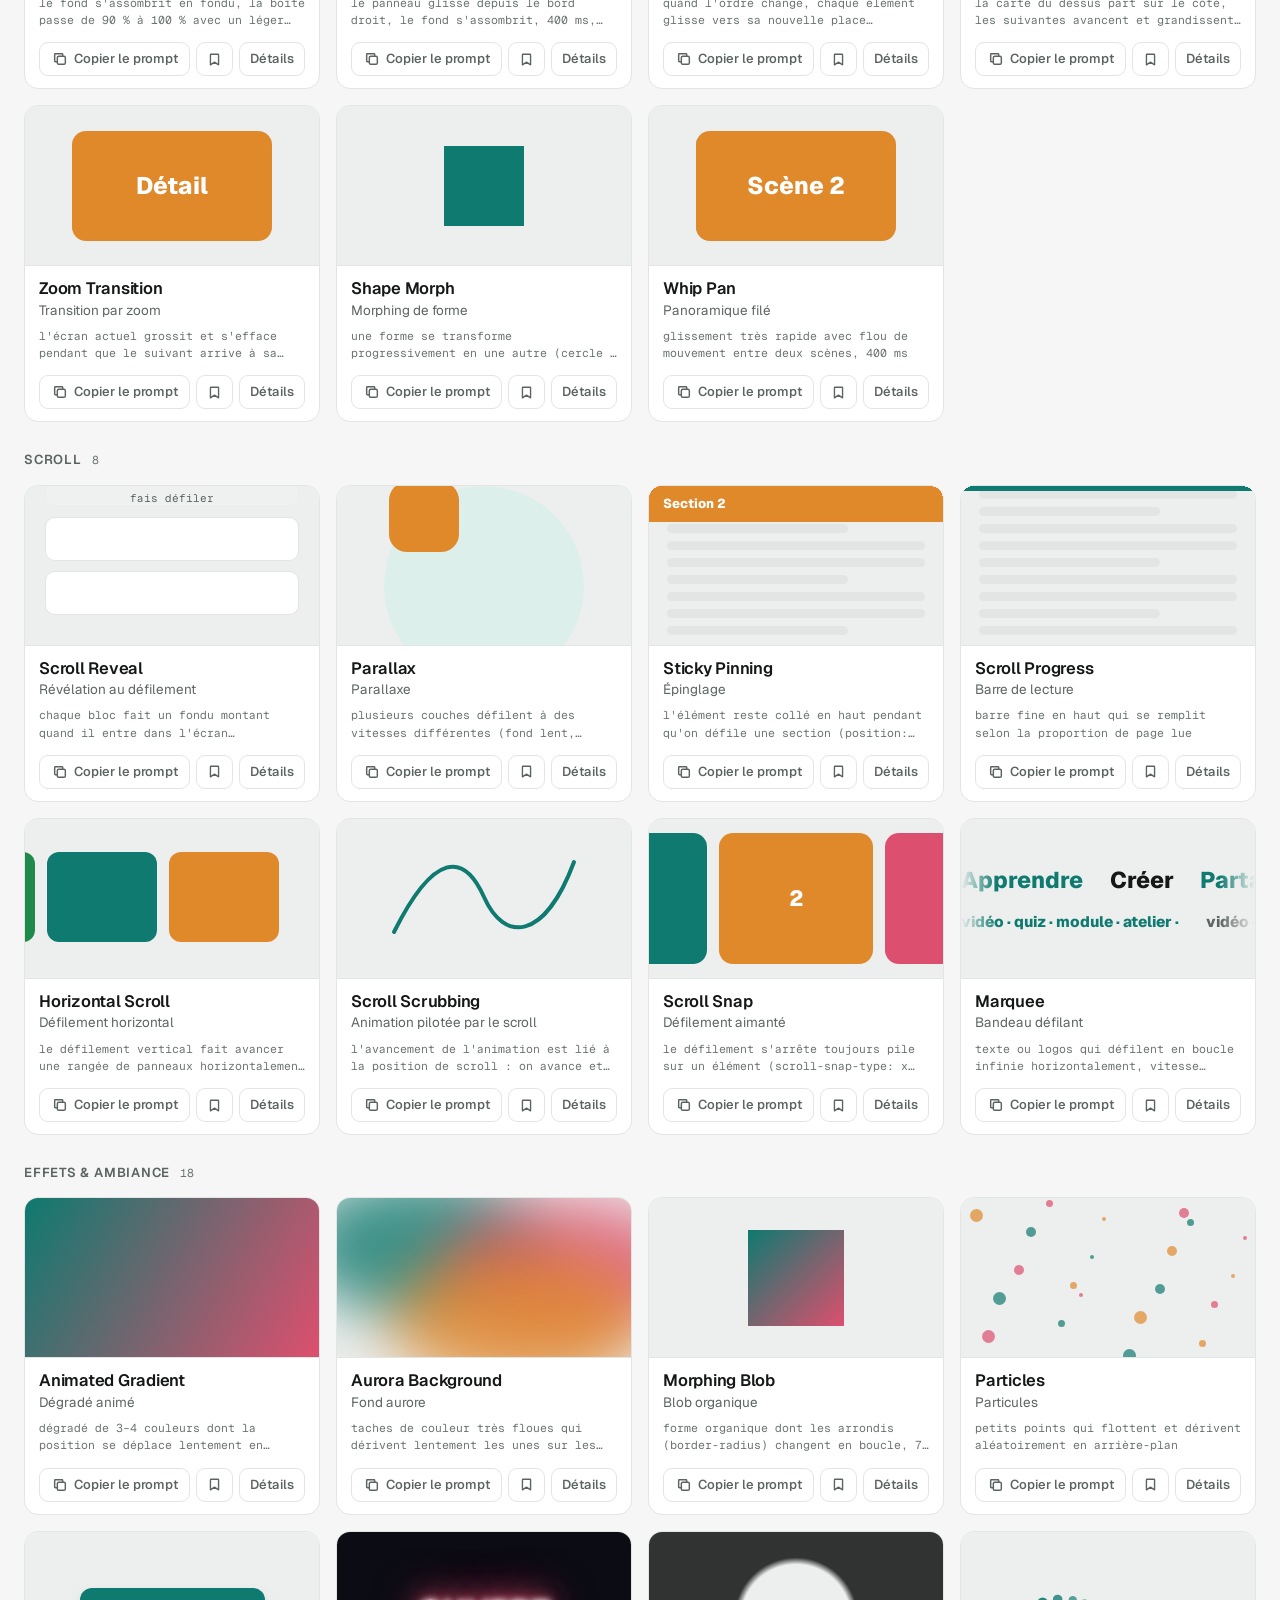
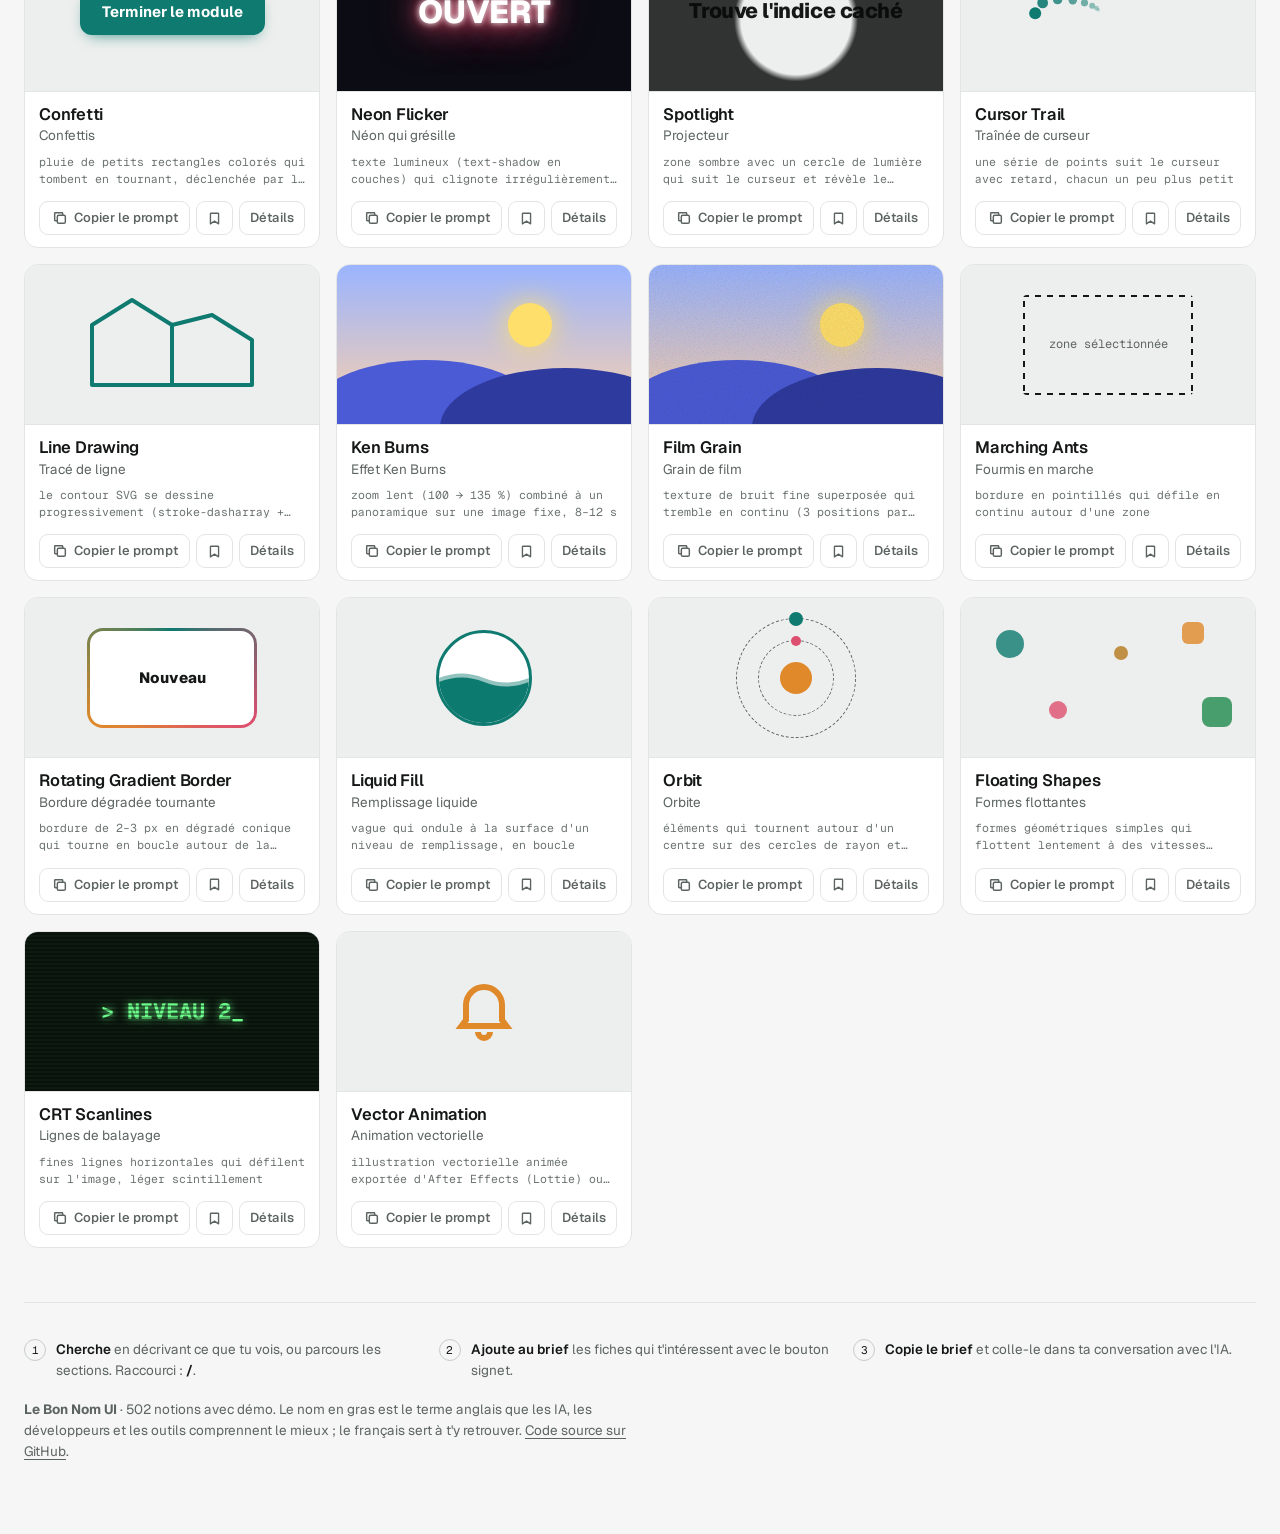
==== commit b9207c3d: "Icônes de section dans le menu principal - Une icône au trait par section, à côté du nom de l'onglet" ====
--- a/docs/index.html
+++ b/docs/index.html
@@ -16,7 +16,7 @@
   --mark:#FFE45C; --mark-ink:#151817; --hl:color-mix(in srgb,#FFE45C 75%,transparent);
   --tang:#E0892B; --rose:#DD4F6E; --ok:#1F8A4C; --warn:#B7791F; --err:#C93B3B; --dot:#D9DDDB;
   --shadow:0 1px 2px rgba(20,24,23,.05), 0 8px 24px -12px rgba(20,24,23,.16);
-  --scrim:rgba(14,17,16,.38);
+  --scrim:rgba(14,17,16,.38); --tab-on:rgba(21,24,23,.07); --tab-hover:rgba(21,24,23,.04);
   --display:"Geist", "Segoe UI", system-ui, sans-serif;
   --body:"Geist", "Segoe UI", system-ui, sans-serif;
   --mono:"Geist Mono", ui-monospace, "Cascadia Mono", Consolas, monospace;
@@ -30,7 +30,7 @@
   --mark:#E9D04F; --mark-ink:#151817; --hl:color-mix(in srgb,#E9D04F 32%,transparent);
   --tang:#F0A24B; --rose:#F07A90; --ok:#4CC386; --warn:#E3B75A; --err:#F07272; --dot:#2A302F;
   --shadow:0 1px 2px rgba(0,0,0,.3), 0 10px 28px -14px rgba(0,0,0,.6);
-  --scrim:rgba(0,0,0,.55);
+  --scrim:rgba(0,0,0,.55); --tab-on:rgba(236,239,238,.09); --tab-hover:rgba(236,239,238,.05);
   color-scheme:dark;
 }}
 :root[data-theme="dark"]{
@@ -40,7 +40,7 @@
   --mark:#E9D04F; --mark-ink:#151817; --hl:color-mix(in srgb,#E9D04F 32%,transparent);
   --tang:#F0A24B; --rose:#F07A90; --ok:#4CC386; --warn:#E3B75A; --err:#F07272; --dot:#2A302F;
   --shadow:0 1px 2px rgba(0,0,0,.3), 0 10px 28px -14px rgba(0,0,0,.6);
-  --scrim:rgba(0,0,0,.55);
+  --scrim:rgba(0,0,0,.55); --tab-on:rgba(236,239,238,.09); --tab-hover:rgba(236,239,238,.05);
   color-scheme:dark;
 }
 *,*::before,*::after{box-sizing:border-box}
@@ -89,13 +89,20 @@
 @media (prefers-color-scheme: dark){:root:not([data-theme="light"]) .theme-ic .sun{display:none}:root:not([data-theme="light"]) .theme-ic .moon{display:block}}
 .tabs{display:flex;gap:2px;overflow-x:auto;scrollbar-width:none;margin-inline:-4px}
 .tabs::-webkit-scrollbar{display:none}
-.tab{position:relative;flex:none;border:0;background:none;cursor:pointer;padding:9px 10px 12px;font-weight:550;font-size:14px;color:var(--muted);display:flex;gap:6px;align-items:baseline;border-radius:8px 8px 0 0}
-.tab small{font-family:var(--mono);font-size:11px;color:var(--faint)}
-.tab:hover{color:var(--ink)}
-.tab::after{content:"";position:absolute;left:10px;right:10px;bottom:-1px;height:2px;border-radius:2px;background:transparent;transition:background-color .2s}
-.tab[aria-selected="true"]{color:var(--ink)}
+.tabs{padding-bottom:8px}
+.tab{position:relative;flex:none;border:0;background:none;cursor:pointer;height:36px;padding:0 12px;font-weight:550;font-size:14px;color:var(--muted);display:flex;gap:7px;align-items:center;border-radius:10px;transition:color .15s, background-color .15s}
+.tab .sec-ic{flex:none;color:var(--faint);transition:color .15s}
+.tab small{display:none;font-family:var(--mono);font-size:11px;color:var(--muted);min-width:22px;height:18px;padding:0 5px;border-radius:9px;background:var(--surface);place-items:center;font-variant-numeric:tabular-nums}
+.tab:hover{color:var(--ink);background:var(--tab-hover)}
+.tab:hover .sec-ic{color:var(--ink)}
+.tab::after{content:"";position:absolute;left:12px;right:12px;bottom:-8px;height:2px;border-radius:2px;background:transparent;transition:background-color .2s}
+.tab[aria-selected="true"]{color:var(--ink);background:var(--tab-on)}
+.tab[aria-selected="true"] .sec-ic{color:var(--ink)}
+.tab[aria-selected="true"] small{display:inline-grid}
 .tab[aria-selected="true"]::after{background:var(--ink)}
-.tab[aria-selected="true"] small{color:var(--muted)}
+.intro h1{display:flex;align-items:center;gap:14px}
+.h-ic{flex:none;display:grid;place-items:center;width:44px;height:44px;border-radius:12px;background:var(--surface);border:1px solid var(--line);color:var(--ink)}
+.group-h .sec-ic{align-self:center;color:var(--ink)}
 
 /* Intro de section */
 .intro{padding-block:32px 4px;display:grid;gap:10px}
@@ -213,6 +220,8 @@
   .ib{height:40px;min-width:40px}
   .p-in{padding:16px 16px 40px}
   .p-head h2{font-size:26px}
+  .intro h1{gap:12px}
+  .h-ic{width:38px;height:38px;border-radius:10px}
 }
 @media (prefers-reduced-motion: reduce){.card,.toast,.panel,.scrim{transition:none;animation:none}}
 /* ---------- Sujet générique des démos ---------- */
@@ -2262,8 +2271,21 @@
 let cur = SECTIONS[0], sub = "Tout";
 const results = $(document, "#results");
 function observe() { $$(results, ".stage").forEach(s => io.observe(s)); }
+/* Une icône au trait par section, reprise dans les onglets, le titre et les groupes de résultats */
+const SEC_IC = {
+  animations: `<circle cx="15" cy="12" r="6"/><path d="M2.5 9h4M2 12h4.5M2.5 15h4"/>`,
+  composants: `<rect x="3" y="4" width="18" height="6.5" rx="2"/><rect x="3" y="13.5" width="8" height="6.5" rx="2"/><rect x="14" y="13.5" width="7" height="6.5" rx="2"/>`,
+  apprentissage: `<path d="M12 6.5C10 5 7 4.5 3 5v13c4-.5 7 0 9 1.5 2-1.5 5-2 9-1.5V5c-4-.5-7 0-9 1.5z"/><path d="M12 6.5v13"/>`,
+  video: `<rect x="3" y="5" width="18" height="14" rx="2.5"/><path d="M10 9.3v5.4l4.6-2.7z"/>`,
+  easing: `<path d="M4 20C11 20 13 4 20 4"/><circle cx="4" cy="20" r="1.3"/><circle cx="20" cy="4" r="1.3"/>`,
+  principes: `<path d="M12 4v16M8 20h8M5 7h14"/><path d="M5 7l-2.8 6a2.8 2.8 0 0 0 5.6 0zM19 7l-2.8 6a2.8 2.8 0 0 0 5.6 0z"/>`,
+  layouts: `<rect x="3" y="4" width="18" height="16" rx="2.5"/><path d="M3 9.5h18M10 9.5V20"/>`,
+};
+const secIcon = (S, size = 16) => `<svg class="sec-ic" width="${size}" height="${size}" viewBox="0 0 24 24" fill="none" stroke="currentColor" stroke-width="1.8" stroke-linecap="round" stroke-linejoin="round" aria-hidden="true">${SEC_IC[S.id]}</svg>`;
 function renderTabs() {
-  $("#tabs").innerHTML = SECTIONS.map(S => `<button class="tab" role="tab" data-sec="${S.id}" aria-selected="${S === cur && !query}">${S.label}<small>${S.data.length}</small></button>`).join("");
+  $("#tabs").innerHTML = SECTIONS.map(S => `<button class="tab" role="tab" data-sec="${S.id}" aria-selected="${S === cur && !query}">${secIcon(S)}<span>${S.label}</span><small>${S.data.length}</small></button>`).join("");
+  const tb = $("#tabs"), on = $(tb, "[aria-selected=true]");
+  if (on) { const x = on.getBoundingClientRect().left - tb.getBoundingClientRect().left; if (x < 0 || x + on.offsetWidth > tb.clientWidth) tb.scrollLeft += x - 16; }
 }
 let query = "";
 function render() {
@@ -2276,9 +2298,9 @@
     $("#chips").innerHTML = "";
     if (!r.length) { results.innerHTML = `<p class="empty">Essaie de décrire ce que tu vois avec d'autres mots, par exemple :</p><div class="chips">${["ça tourne", "ça apparaît en fondu", "la carte se retourne", "menu qui sort du côté", "le nom de la personne en bas"].map(s => `<button class="chip q" data-q="${s}">${s}</button>`).join("")}</div>`; return; }
     const groups = SECTIONS.map(S => [S, r.filter(e => e.sec === S)]).filter(g => g[1].length);
-    results.innerHTML = groups.map(([S, items]) => `<section class="group"><h2 class="group-h">${S.title}<small>${items.length}</small></h2><div class="grid">${items.map(cardHTML).join("")}</div></section>`).join("");
+    results.innerHTML = groups.map(([S, items]) => `<section class="group"><h2 class="group-h">${secIcon(S, 15)}${S.title}<small>${items.length}</small></h2><div class="grid">${items.map(cardHTML).join("")}</div></section>`).join("");
   } else {
-    $("#secTitle").textContent = cur.title; $("#secDesc").textContent = cur.desc + ` ${cur.data.length} entrées.`;
+    $("#secTitle").innerHTML = `<span class="h-ic">${secIcon(cur, 22)}</span>${esc(cur.title)}`; $("#secDesc").textContent = cur.desc + ` ${cur.data.length} entrées.`;
     const gs = [...new Set(cur.data.map(e => e.g))];
     $("#chips").innerHTML = ["Tout", ...gs].map(g => `<button class="chip" data-sub="${esc(g)}" aria-pressed="${g === sub}">${esc(g)}<small>${g === "Tout" ? cur.data.length : cur.data.filter(e => e.g === g).length}</small></button>`).join("");
     const show = sub === "Tout" ? gs : [sub];
